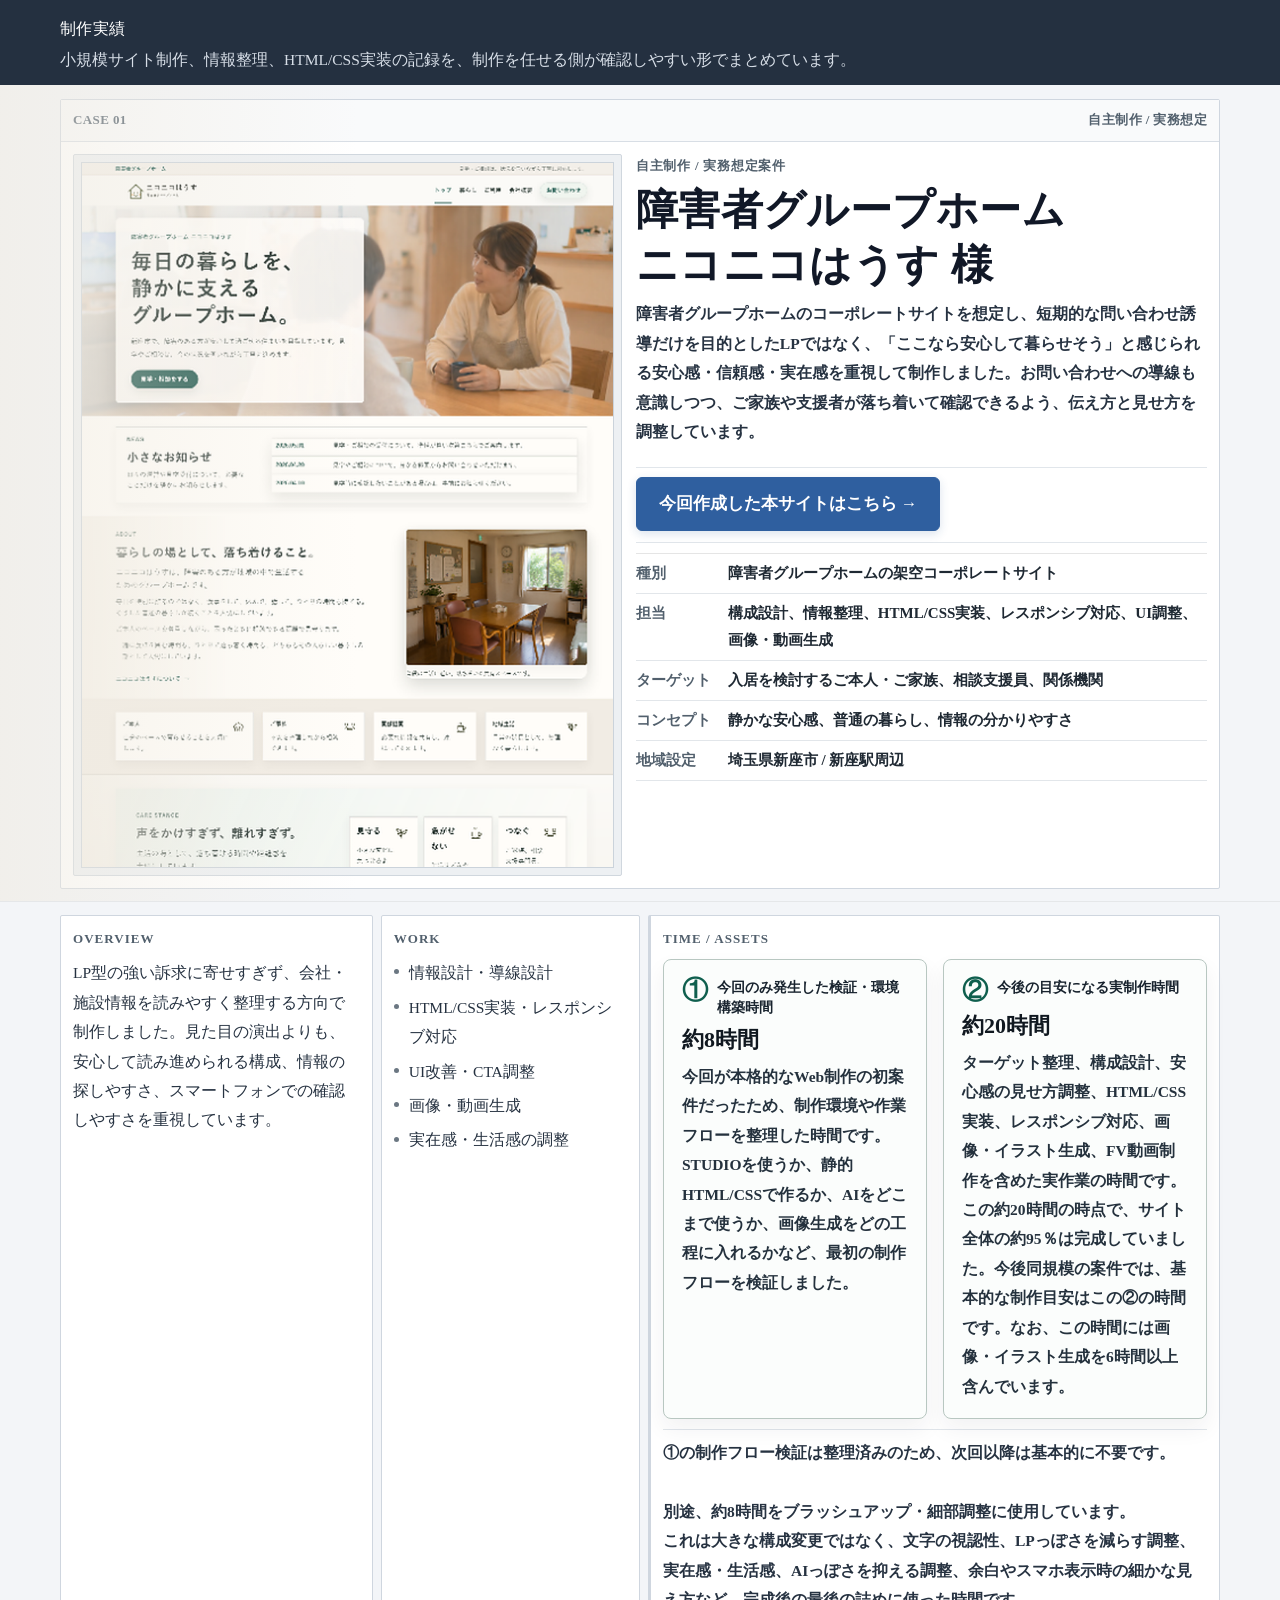
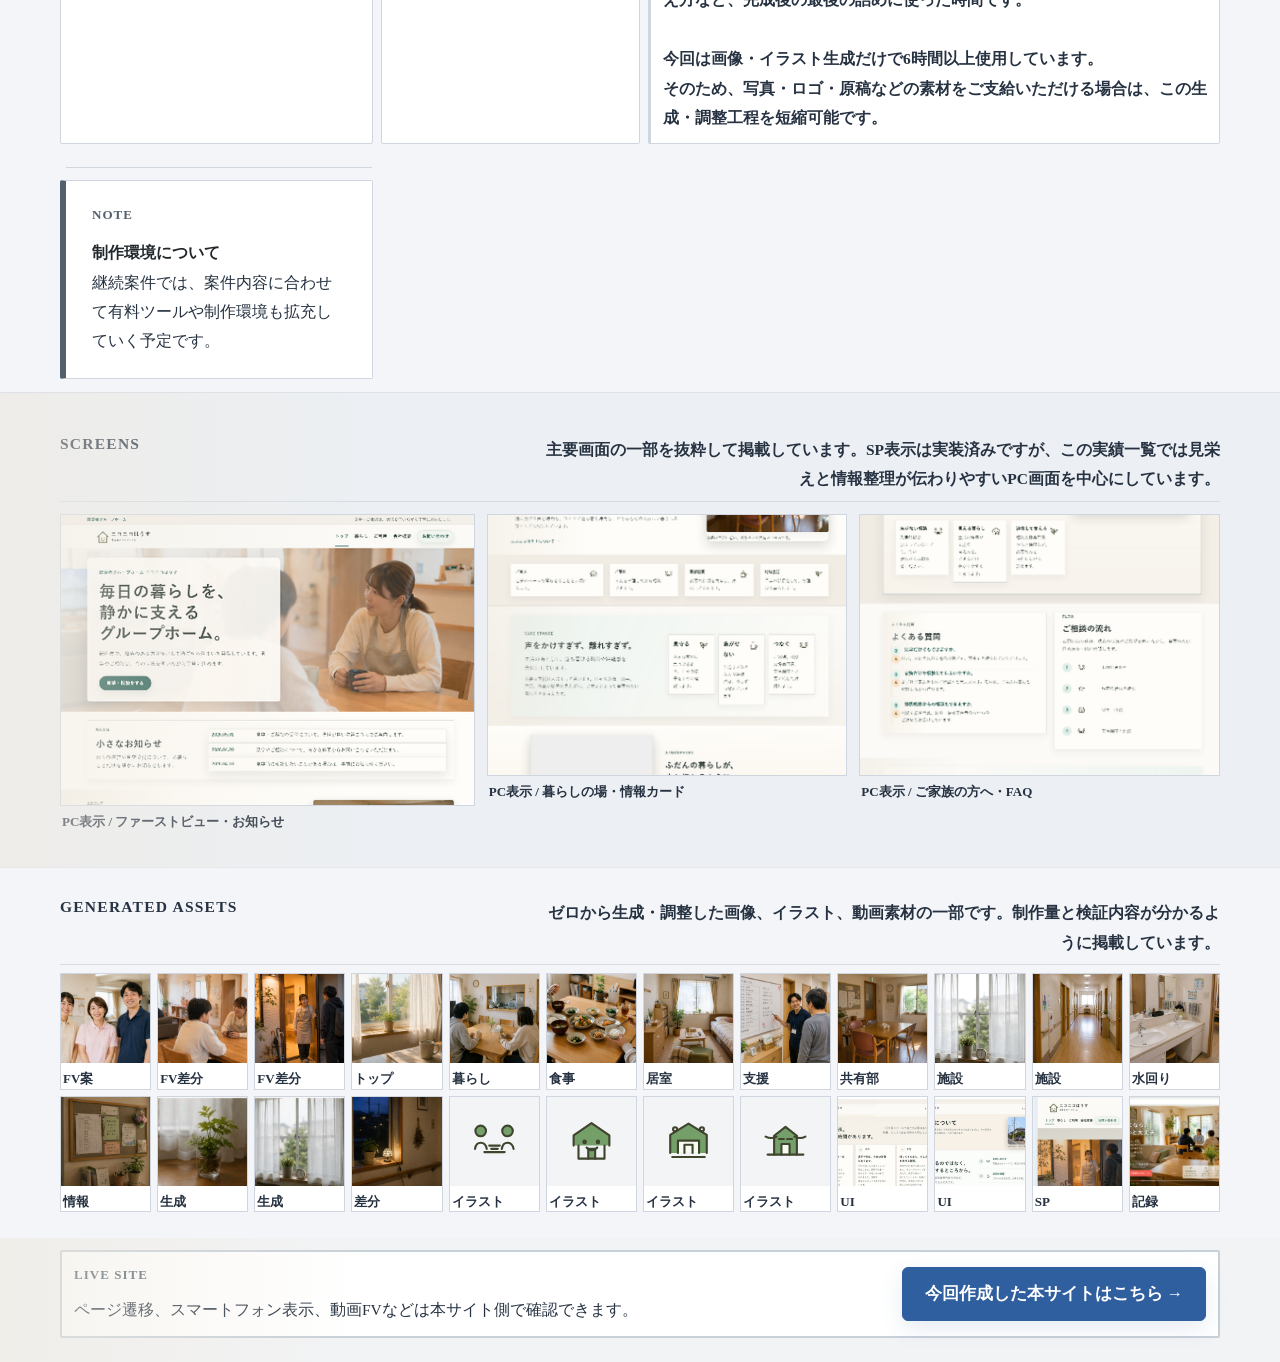
==== index.html @ 6be2452c "Add files via upload" ====
<!DOCTYPE html>
<html lang="ja">
<head>
<meta charset="utf-8">
<meta name="viewport" content="width=device-width, initial-scale=1.0">
<title>制作実績 | Web制作記録</title>
<meta name="description" content="障害者グループホームのコーポレートサイト制作実績。情報設計、HTML/CSS実装、レスポンシブ対応まで行った事例です。">
<link rel="icon" href="nikoniko/assets/img/favicon.ico" sizes="any">
<link rel="stylesheet" href="nikoniko/assets/css/style.css?v=portfolio-adjust-20260510">
</head>
<body class="portfolio-page portfolio-clean-page portfolio-practical-page portfolio-admin-page">
<header class="portfolio-header clean-portfolio-header practical-portfolio-header">
  <div class="portfolio-container">
    <p class="portfolio-title">制作実績</p>
    <p class="portfolio-intro">小規模サイト制作、情報整理、HTML/CSS実装の記録を、制作を任せる側が確認しやすい形でまとめています。</p>
  </div>
</header>

<main>
  <section class="portfolio-work clean-case-hero practical-case-hero">
    <div class="portfolio-container">
      <article class="portfolio-case-card clean-case-card practical-case-card">
        <div class="case-meta practical-case-meta">
          <span>CASE 01</span>
          <span>自主制作 / 実務想定</span>
        </div>

        <div class="clean-case-layout practical-case-layout">
          <div class="clean-case-shot practical-case-shot">
            <img src="img/portfolio/nikoniko/screen_pc_01_fv_news.png" alt="ニコニコはうす PC表示 FVとお知らせ">
          </div>

          <div class="case-content clean-case-content practical-case-content">
            <p class="case-client-label">自主制作 / 実務想定案件</p>
            <h1>障害者グループホーム<br>ニコニコはうす 様</h1>
            <p class="case-summary">
              障害者グループホームのコーポレートサイトを想定し、短期的な問い合わせ誘導だけを目的としたLPではなく、「ここなら安心して暮らせそう」と感じられる安心感・信頼感・実在感を重視して制作しました。お問い合わせへの導線も意識しつつ、ご家族や支援者が落ち着いて確認できるよう、伝え方と見せ方を調整しています。
            </p>

            <div class="clean-primary-actions practical-primary-actions">
              <a class="case-button case-button-strong" href="nikoniko/index.html">今回作成した本サイトはこちら</a>
            </div>

            <dl class="case-table clean-case-table practical-case-table">
              <div><dt>種別</dt><dd>障害者グループホームの架空コーポレートサイト</dd></div>
              <div><dt>担当</dt><dd>構成設計、情報整理、HTML/CSS実装、レスポンシブ対応、UI調整、画像・動画生成</dd></div>
              <div><dt>ターゲット</dt><dd>入居を検討するご本人・ご家族、相談支援員、関係機関</dd></div>
              <div><dt>コンセプト</dt><dd>静かな安心感、普通の暮らし、情報の分かりやすさ</dd></div>
              <div><dt>地域設定</dt><dd>埼玉県新座市 / 新座駅周辺</dd></div>
            </dl>
          </div>
        </div>
      </article>
    </div>
  </section>

  <section class="portfolio-detail-section practical-detail-section practical-summary-section">
    <div class="portfolio-container practical-summary-grid">
      <div class="practical-summary-block">
        <p class="detail-kicker">OVERVIEW</p>
        <p>
          LP型の強い訴求に寄せすぎず、会社・施設情報を読みやすく整理する方向で制作しました。見た目の演出よりも、安心して読み進められる構成、情報の探しやすさ、スマートフォンでの確認しやすさを重視しています。
        </p>
      </div>
      <div class="practical-summary-block">
        <p class="detail-kicker">WORK</p>
        <ul class="practical-plain-list">
          <li>情報設計・導線設計</li>
          <li>HTML/CSS実装・レスポンシブ対応</li>
          <li>UI改善・CTA調整</li>
          <li>画像・動画生成</li>
          <li>実在感・生活感の調整</li>
        </ul>
      </div>
      <div class="practical-summary-block practical-time-block">
        <p class="detail-kicker">TIME / ASSETS</p>
        <div class="time-compare-box">
          <div class="time-compare-item">
            <p class="time-label"><span>①</span>今回のみ発生した検証・環境構築時間</p>
            <p class="time-hours">約8時間</p>
            <p class="time-text">今回が本格的なWeb制作の初案件だったため、制作環境や作業フローを整理した時間です。STUDIOを使うか、静的HTML/CSSで作るか、AIをどこまで使うか、画像生成をどの工程に入れるかなど、最初の制作フローを検証しました。</p>
          </div>
          <div class="time-compare-item">
            <p class="time-label"><span>②</span>今後の目安になる実制作時間</p>
            <p class="time-hours">約20時間</p>
            <p class="time-text">ターゲット整理、構成設計、安心感の見せ方調整、HTML/CSS実装、レスポンシブ対応、画像・イラスト生成、FV動画制作を含めた実作業の時間です。この約20時間の時点で、サイト全体の約95％は完成していました。今後同規模の案件では、基本的な制作目安はこの②の時間です。なお、この時間には画像・イラスト生成を6時間以上含んでいます。</p>
          </div>
        </div>
        <p class="time-note">①の制作フロー検証は整理済みのため、次回以降は基本的に不要です。<br><br><strong>別途、約8時間をブラッシュアップ・細部調整に使用しています。</strong><br>これは大きな構成変更ではなく、文字の視認性、LPっぽさを減らす調整、実在感・生活感、AIっぽさを抑える調整、余白やスマホ表示時の細かな見え方など、完成後の最後の詰めに使った時間です。<br><br><strong>今回は画像・イラスト生成だけで6時間以上使用しています。</strong><br>そのため、写真・ロゴ・原稿などの素材をご支給いただける場合は、この生成・調整工程を短縮可能です。</p>
      </div>
      <div class="practical-summary-block practical-env-block">
        <p class="detail-kicker">NOTE</p>
        <p><strong>制作環境について</strong><br>継続案件では、案件内容に合わせて有料ツールや制作環境も拡充していく予定です。</p>
      </div>
    </div>
  </section>

      <section class="portfolio-detail-section portfolio-detail-muted practical-screens-section">
    <div class="portfolio-container">
      <div class="practical-section-head">
        <p class="detail-kicker">SCREENS</p>
        <p>主要画面の一部を抜粋して掲載しています。SP表示は実装済みですが、この実績一覧では見栄えと情報整理が伝わりやすいPC画面を中心にしています。</p>
      </div>

      <div class="portfolio-screen-final-grid">
        <div class="portfolio-screen-final-card portfolio-screen-final-card-main">
          <div class="portfolio-screen-final-image">
            <img src="img/portfolio/nikoniko/screen_final_01_fv_news.png" alt="PC表示 ファーストビューとお知らせ">
          </div>
          <p class="portfolio-screen-final-caption">PC表示 / ファーストビュー・お知らせ</p>
        </div>

        <div class="portfolio-screen-final-card">
          <div class="portfolio-screen-final-image">
            <img src="img/portfolio/nikoniko/screen_final_02_living_visible.png" alt="PC表示 暮らしの場とサポート">
          </div>
          <p class="portfolio-screen-final-caption">PC表示 / 暮らしの場・情報カード</p>
        </div>

        <div class="portfolio-screen-final-card">
          <div class="portfolio-screen-final-image">
            <img src="img/portfolio/nikoniko/screen_final_03_family_flow.png" alt="PC表示 ご家族の方へとよくある質問">
          </div>
          <p class="portfolio-screen-final-caption">PC表示 / ご家族の方へ・FAQ</p>
        </div>
      </div>
    </div>
  </section>

<section class="portfolio-detail-section practical-material-section">
    <div class="portfolio-container">
      <div class="practical-section-head">
        <p class="detail-kicker">GENERATED ASSETS</p>
        <p>ゼロから生成・調整した画像、イラスト、動画素材の一部です。制作量と検証内容が分かるように掲載しています。</p>
      </div>

      <div class="material-thumb-grid">
        <figure><img src="nikoniko/assets/img/hero-main.png" alt="FV候補"><figcaption>FV案</figcaption></figure>
        <figure><img src="nikoniko/assets/img/hero-sub01.png" alt="FV候補"><figcaption>FV差分</figcaption></figure>
        <figure><img src="nikoniko/assets/img/hero-sub02.png" alt="FV候補"><figcaption>FV差分</figcaption></figure>
        <figure><img src="nikoniko/assets/img/top_main_01.jpg" alt="トップ画像"><figcaption>トップ</figcaption></figure>
        <figure><img src="nikoniko/assets/img/life-living.jpg" alt="暮らし画像"><figcaption>暮らし</figcaption></figure>
        <figure><img src="nikoniko/assets/img/meal.jpg" alt="食事画像"><figcaption>食事</figcaption></figure>
        <figure><img src="nikoniko/assets/img/room.jpg" alt="居室画像"><figcaption>居室</figcaption></figure>
        <figure><img src="nikoniko/assets/img/support.jpg" alt="支援画像"><figcaption>支援</figcaption></figure>
        <figure><img src="nikoniko/assets/img/common_space_01.jpg" alt="共有スペース"><figcaption>共有部</figcaption></figure>
        <figure><img src="nikoniko/assets/img/company-air-window.jpg" alt="施設画像"><figcaption>施設</figcaption></figure>
        <figure><img src="nikoniko/assets/img/company-air-hallway.jpg" alt="施設画像"><figcaption>施設</figcaption></figure>
        <figure><img src="nikoniko/assets/img/company-air-washroom.jpg" alt="洗面画像"><figcaption>水回り</figcaption></figure>
        <figure><img src="nikoniko/assets/img/news_board_01.jpg" alt="掲示板画像"><figcaption>情報</figcaption></figure>
        <figure><img src="nikoniko/assets/img/generated/generated-detail-green.jpg" alt="生成画像"><figcaption>生成</figcaption></figure>
        <figure><img src="nikoniko/assets/img/generated/generated-window-view.jpg" alt="生成画像"><figcaption>生成</figcaption></figure>
        <figure><img src="nikoniko/assets/img/night_footer_01.jpg" alt="フッター画像"><figcaption>差分</figcaption></figure>
        <figure><img src="nikoniko/assets/img/illustrations/illust-consultation.svg" alt="相談イラスト"><figcaption>イラスト</figcaption></figure>
        <figure><img src="nikoniko/assets/img/illustrations/illust-house.svg" alt="家イラスト"><figcaption>イラスト</figcaption></figure>
        <figure><img src="nikoniko/assets/img/illustrations/illust-tour.svg" alt="見学イラスト"><figcaption>イラスト</figcaption></figure>
        <figure><img src="nikoniko/assets/img/illustrations/illust-start.svg" alt="開始イラスト"><figcaption>イラスト</figcaption></figure>
        <figure><img src="img/portfolio/nikoniko/scenes-pc.jpg" alt="UIスクリーン"><figcaption>UI</figcaption></figure>
        <figure><img src="img/portfolio/nikoniko/flow-pc.jpg" alt="UIスクリーン"><figcaption>UI</figcaption></figure>
        <figure><img src="img/portfolio/nikoniko/top-sp.jpg" alt="スマートフォンUI"><figcaption>SP</figcaption></figure>
        <figure><img src="nikoniko/assets/img/portfolio/portfolio-site-top.png" alt="調整記録"><figcaption>記録</figcaption></figure>
      </div>
    </div>
  </section>

  <section class="portfolio-site-link-section practical-link-section">
    <div class="portfolio-container clean-link-box practical-link-box">
      <div>
        <p class="detail-kicker">LIVE SITE</p>
        <p>ページ遷移、スマートフォン表示、動画FVなどは本サイト側で確認できます。</p>
      </div>
      <a class="case-button clean-large-button case-button-strong" href="nikoniko/index.html">今回作成した本サイトはこちら</a>
    </div>
  </section>

</main>



</body>
</html>
---- nikoniko/assets/css/style.css ----
*,*::before,*::after{box-sizing:border-box}
:root{
  --ink:#2f3a36;
  --muted:#56635e;
  --soft:#fbfaf7;
  --paper:#fffdf9;
  --warm:#f3eee6;
  --warm-2:#eee6da;
  --green:#245f54;
  --green-soft:#e8f2ee;
  --line:rgba(47,58,54,.12);
  --shadow:0 10px 28px rgba(47,58,54,.055);
}
html{scroll-behavior:smooth}
body{margin:0;font-family:"Yu Gothic","Hiragino Kaku Gothic ProN","Meiryo",sans-serif;font-size:16px;line-height:1.9;color:var(--ink);background:var(--soft);-webkit-font-smoothing:antialiased;text-rendering:optimizeLegibility}
img{max-width:100%;display:block}
a{color:inherit;text-decoration:none}
p,h1,h2,h3{overflow-wrap:anywhere;text-wrap:pretty}
.container{width:min(1120px,calc(100% - 48px));margin:0 auto}

.site-header{position:sticky;top:0;z-index:40;background:rgba(251,250,247,.96);backdrop-filter:blur(14px);border-bottom:1px solid rgba(47,58,54,.1)}
.header-topline{background:rgba(241,236,228,.72);border-bottom:1px solid rgba(47,58,54,.075);font-size:12px;color:#64716b}
.header-topline-inner{min-height:28px;display:flex;align-items:center;justify-content:space-between;gap:18px;letter-spacing:.02em}
.header-topline-inner span:first-child{font-weight:700;color:var(--green)}
.header-inner{min-height:74px;display:flex;align-items:center;justify-content:space-between;gap:26px}
.site-logo{display:grid;grid-template-columns:auto 1fr;grid-template-areas:"mark name" "mark sub";column-gap:11px;align-items:center;color:var(--green);white-space:nowrap}
.logo-mark{grid-area:mark;width:38px;height:38px;display:inline-flex;align-items:center;justify-content:center;border:1px solid rgba(36,95,84,.22);border-radius:50%;background:#fffdf9;font-size:12px;font-weight:700;letter-spacing:.02em}
.logo-text{grid-area:name;font-size:20px;font-weight:700;letter-spacing:.04em;line-height:1.25}
.logo-sub{grid-area:sub;font-size:11px;font-weight:600;letter-spacing:.08em;color:#68746f;line-height:1.25}
.site-nav{display:flex;align-items:center;gap:21px;font-size:14px;color:#3d4a45}
.site-nav a{position:relative;font-weight:600;letter-spacing:.02em;line-height:1.4;transition:color .2s ease;padding:4px 0}
.site-nav a:hover,.site-nav a.active{color:var(--green)}
.site-nav a.active::after{content:"";position:absolute;left:0;right:0;bottom:-18px;height:2px;background:var(--green);border-radius:999px;opacity:.8}
.nav-contact{padding:10px 17px!important;border:1px solid rgba(36,95,84,.38);border-radius:999px;background:#fffdf9;color:var(--green)!important}
.nav-contact.active{background:var(--green);color:#fff!important}
.nav-contact.active::after{display:none}

.section{padding:68px 0}
.eyebrow{margin:0 0 10px;font-size:12px;font-weight:700;letter-spacing:.12em;text-transform:uppercase;color:var(--green)}
.section-title{margin:0 0 18px;font-size:clamp(24px,2.2vw,32px);line-height:1.55;letter-spacing:.025em;font-weight:700;color:var(--green);max-width:13.5em}
.section-lead{margin:0 0 18px;font-size:clamp(16px,1.42vw,18px);line-height:2;color:#2f3a36;max-width:41em}
.section-text{margin:0 0 12px;font-size:15.5px;line-height:2;color:#46524d;max-width:48em}
.text-link{display:inline-flex;align-items:center;gap:8px;margin-top:14px;font-size:14px;font-weight:700;color:var(--green)}
.text-link::after{content:"→";font-size:14px;transform:translateY(-1px)}
.section-link-row{margin-top:24px;text-align:right}

.photo-soft{margin:0}
.photo-soft img{width:100%;border-radius:5px;object-fit:cover;box-shadow:var(--shadow);border:1px solid rgba(47,58,54,.08);background:#eee}
.photo-soft figcaption{margin-top:9px;font-size:12.5px;line-height:1.75;color:#68746f}
.btn-primary{display:inline-flex;align-items:center;justify-content:center;min-height:44px;padding:12px 22px;border-radius:999px;background:var(--green);border:1px solid var(--green);color:#fff;font-size:14px;font-weight:700;line-height:1.4;letter-spacing:.02em;box-shadow:0 6px 16px rgba(36,95,84,.12)}
.btn-primary:hover{opacity:.92}
.btn-text{display:inline-flex;align-items:center;font-size:14px;font-weight:700;color:var(--green)}
.btn-text::after{content:"→";margin-left:8px}

.hero-corporate{position:relative;min-height:520px;overflow:hidden;background:#efe8dd}
.hero-slider{position:absolute;inset:0}
.slide{position:absolute;inset:0;width:100%;height:100%;object-fit:cover;object-position:center;opacity:0;transition:opacity 1.6s ease,transform 7.5s linear;transform:scale(1)}
.slide.active{opacity:1;transform:scale(1.035)}
.hero-shade{position:absolute;inset:0;background:linear-gradient(90deg,rgba(25,30,27,.27),rgba(25,30,27,.05) 52%,rgba(25,30,27,.08))}
.hero-container{position:relative;min-height:520px;display:flex;align-items:center}
.hero-copy{width:min(560px,100%);padding:35px 39px 37px;background:rgba(255,253,249,.91);border:1px solid rgba(255,255,255,.65);border-radius:7px;box-shadow:0 20px 48px rgba(0,0,0,.12)}
.hero-label{margin:0 0 14px;font-size:13px;font-weight:700;letter-spacing:.08em;color:var(--green)}
.hero-copy h1{margin:0 0 16px;font-size:clamp(34px,4.3vw,52px);line-height:1.32;font-weight:600;letter-spacing:.035em;color:#24332d}
.hero-lead{margin:0 0 24px;font-size:15.5px;line-height:2;color:#3f4b46;max-width:35em}
.hero-actions{display:flex;align-items:center;gap:20px;flex-wrap:wrap}

.intro-section{background:#fffdf9}
.intro-layout{display:grid;grid-template-columns:1fr 430px;gap:64px;align-items:center}
.intro-text{max-width:620px}
.intro-photo img{aspect-ratio:4/3}
.quiet-band{padding:28px 0;background:#f1ece4;border-top:1px solid rgba(47,58,54,.07);border-bottom:1px solid rgba(47,58,54,.07)}
.reassurance-strip{display:grid;grid-template-columns:1.35fr repeat(3,1fr);gap:22px;align-items:start}
.reassurance-strip div{padding:0 18px;border-left:1px solid rgba(47,58,54,.12)}
.reassurance-strip div:first-child{padding-left:0;border-left:none}
.reassurance-strip span{display:block;margin:0 0 6px;font-size:13px;font-weight:700;color:var(--green)}
.reassurance-strip .strip-label{font-size:12px;letter-spacing:.1em;text-transform:uppercase}
.reassurance-strip p{margin:0;font-size:14px;line-height:1.85;color:#54615c}

.values-section{background:linear-gradient(180deg,#fbfaf7,#f6f3ed)}
.values-layout{display:grid;grid-template-columns:.88fr 1fr;gap:52px;align-items:center;padding:42px 48px;border:1px solid rgba(47,58,54,.1);background:linear-gradient(115deg,rgba(232,242,238,.82),rgba(255,253,249,.86));box-shadow:var(--shadow)}
.values-photo img{aspect-ratio:4/3}
.value-cards{display:grid;grid-template-columns:repeat(3,minmax(0,1fr));gap:14px;margin-top:26px}
.value-card{padding:18px 16px;background:rgba(255,253,249,.78);border:1px solid rgba(47,58,54,.14)}
.value-card h3{margin:0 0 8px;font-size:15px;line-height:1.6;color:var(--green)}
.value-card p{margin:0;font-size:14.5px;line-height:1.85;color:#46524d}

.life-section{background:#fbfaf7}
.split-heading{display:grid;grid-template-columns:.78fr 1.22fr;gap:48px;align-items:start;margin-bottom:34px}
.editorial-gallery{display:grid;grid-template-columns:1.18fr .82fr 1fr .78fr;gap:18px;align-items:start}
.life-photo{margin:0}
.life-photo img{width:100%;object-fit:cover;border-radius:5px;box-shadow:0 8px 20px rgba(47,58,54,.055);border:1px solid rgba(47,58,54,.08)}
.life-photo-large img{aspect-ratio:4/3}
.life-photo-tall img{aspect-ratio:3/4}
.life-photo-mid img{aspect-ratio:4/3}
.life-photo-small{margin-top:34px}
.life-photo-small img{aspect-ratio:4/5}
.life-photo figcaption{margin-top:8px;font-size:12.4px;line-height:1.65;color:#68746f;text-align:center}

.support-section{background:#fffdf9}
.support-layout{display:grid;grid-template-columns:1fr 370px;gap:62px;align-items:center}
.support-text{max-width:700px}
.support-photo img{aspect-ratio:4/3}
.simple-list{display:grid;grid-template-columns:1fr 1fr;gap:16px;margin-top:26px}
.simple-list.three{grid-template-columns:repeat(3,minmax(0,1fr))}
.simple-list article{padding:18px 17px 16px;border:1px solid rgba(47,58,54,.14);background:rgba(255,253,249,.72)}
.simple-list h3{margin:0 0 8px;font-size:15px;line-height:1.6;color:var(--green)}
.simple-list p{margin:0;font-size:14.6px;line-height:1.9;color:#46524d}

.family-section{background:var(--warm);padding:72px 0}
.family-layout{display:grid;grid-template-columns:1fr 410px;gap:64px;align-items:center}
.family-text{max-width:735px}
.family-photo img{aspect-ratio:4/3}
.family-notes{margin-top:26px;display:grid;gap:10px;max-width:680px}
.family-notes article{display:grid;grid-template-columns:44px 1fr;gap:14px;align-items:start;padding:14px 0;border-top:1px solid rgba(47,58,54,.12)}
.family-notes span{font-size:12px;font-weight:700;color:var(--green);letter-spacing:.08em}
.family-notes p{margin:0;font-size:14.8px;line-height:1.85;color:#46524d}

.guide-section{background:#fbfaf7;padding:58px 0 38px}
.lower-two-column{display:grid;grid-template-columns:1.05fr .95fr;gap:26px;align-items:start}
.faq-panel,.flow-panel,.quiet-callout{padding:30px 30px 32px;background:rgba(255,253,249,.86);border:1px solid rgba(47,58,54,.12);box-shadow:0 6px 18px rgba(47,58,54,.035)}
.faq-list{display:grid;gap:13px}
.faq-item{padding:0 0 13px;border-bottom:1px solid rgba(47,58,54,.1)}
.faq-item:last-child{border-bottom:none;padding-bottom:0}
.faq-item h3{margin:0 0 5px;font-size:15px;line-height:1.65;color:var(--green)}
.faq-item p{margin:0;font-size:14.7px;line-height:1.9;color:#46524d}
.flow-list{list-style:none;margin:20px 0 0;padding:0;display:grid;gap:12px}
.flow-list li{display:grid;grid-template-columns:32px 1fr;gap:12px;align-items:start;padding:10px 0;border-bottom:1px solid rgba(47,58,54,.08)}
.flow-list li:last-child{border-bottom:none}
.flow-list span{display:inline-flex;align-items:center;justify-content:center;width:28px;height:28px;border-radius:50%;background:var(--green-soft);color:var(--green);font-size:13px;font-weight:700}
.flow-list p{margin:0;font-size:14.8px;line-height:1.85;color:#46524d}
.large-flow{margin-top:0}
.large-flow li{grid-template-columns:42px 1fr;padding:18px 0}
.large-flow span{width:34px;height:34px}
.large-flow strong{display:block;margin-bottom:3px;color:var(--green);font-size:16px}

.contact-section{background:#fbfaf7;padding:38px 0 68px}
.contact-panel{display:grid;grid-template-columns:.95fr 1.05fr;gap:38px;align-items:center;padding:36px;background:linear-gradient(105deg,rgba(255,253,249,.92),rgba(232,242,238,.76));border:1px solid rgba(47,58,54,.13);box-shadow:var(--shadow)}
.contact-text{max-width:560px}
.contact-box{padding:22px;background:rgba(255,253,249,.86);border:1px solid rgba(47,58,54,.14);display:grid;gap:13px}
.contact-box.wide{margin-top:24px;max-width:520px}
.contact-item{padding-bottom:12px;border-bottom:1px solid rgba(47,58,54,.1)}
.contact-item:last-of-type{border-bottom:none;padding-bottom:0}
.contact-item span{display:block;margin-bottom:5px;font-size:13px;font-weight:700;letter-spacing:.04em;color:#68746f}
.contact-item strong{font-size:16px;font-weight:600;color:#2f3a36}

.site-footer{padding:46px 0 24px;background:#f1ece4;border-top:1px solid rgba(47,58,54,.1)}
.footer-main{display:grid;grid-template-columns:1.25fr .85fr 1.1fr;gap:42px;align-items:start;color:#56635e;font-size:13.5px;line-height:1.9}
.footer-brand{margin-bottom:10px;font-size:19px;font-weight:700;letter-spacing:.04em;color:var(--green)}
.footer-about p,.footer-info p{margin:0 0 8px;max-width:350px}
.footer-small{font-size:12.8px;color:#6b7671}
.footer-links{display:grid;grid-template-columns:1fr;gap:7px}
.footer-links a{font-weight:600;color:#3f4b46}
.footer-info strong{font-size:12.5px;color:var(--green);letter-spacing:.04em}
.footer-bottom{margin-top:28px;padding-top:18px;border-top:1px solid rgba(47,58,54,.09);font-size:12px;color:#727d78;display:flex;align-items:center;justify-content:space-between;gap:16px}

.sub-page{background:#fbfaf7}
.sub-hero{padding:84px 0 70px;background:linear-gradient(180deg,rgba(232,242,238,.94),rgba(251,250,247,.92));border-bottom:1px solid rgba(47,58,54,.08)}
.sub-hero-inner{max-width:980px}
.sub-label{margin:0 0 14px;font-size:13px;font-weight:700;letter-spacing:.1em;text-transform:uppercase;color:var(--green)}
.sub-hero h1{margin:0 0 18px;font-size:clamp(34px,4vw,48px);line-height:1.35;font-weight:600;letter-spacing:.035em;color:#24332d}
.sub-hero p{margin:0;max-width:720px;font-size:16px;line-height:2;color:#4c5954}
.sub-intro-layout{display:grid;grid-template-columns:1fr 420px;gap:58px;align-items:center}
.sub-intro-layout.reverse{grid-template-columns:420px 1fr}
.sub-intro-layout img{aspect-ratio:4/3}
.section-warm{background:var(--warm)}
.message-box{padding:40px 42px;background:rgba(255,253,249,.58);border:1px solid rgba(47,58,54,.11)}
.company-grid{display:grid;grid-template-columns:.72fr 1.28fr;gap:58px;align-items:start}
.principle-list{display:grid;gap:0;border-top:1px solid rgba(47,58,54,.12)}
.principle-list article{padding:20px 0;border-bottom:1px solid rgba(47,58,54,.12)}
.principle-list h3{margin:0 0 6px;font-size:17px;line-height:1.6;color:var(--green)}
.principle-list p{margin:0;font-size:15.2px;line-height:1.95;color:#46524d;max-width:48em}
.soft-profile-section{padding-top:56px}
.profile-layout{display:grid;grid-template-columns:.72fr 1.28fr;gap:54px;align-items:start}
.info-list{display:grid;gap:0;margin:0;border-top:1px solid rgba(47,58,54,.12)}
.info-list div{display:grid;grid-template-columns:180px 1fr;padding:18px 0;border-bottom:1px solid rgba(47,58,54,.12)}
.info-list dt{font-weight:700;color:var(--green)}
.info-list dd{margin:0;color:#4b5853;line-height:1.9}
.life-detail-grid{display:grid;grid-template-columns:repeat(2,minmax(0,1fr));gap:26px}
.life-detail-grid article{display:grid;grid-template-columns:42% 1fr;background:#fffdf9;border:1px solid rgba(47,58,54,.1);box-shadow:0 6px 18px rgba(47,58,54,.035)}
.life-detail-grid img{width:100%;height:100%;min-height:230px;object-fit:cover}
.life-detail-grid article>div{padding:24px 24px 26px}
.life-detail-grid h2{margin:0 0 10px;font-size:22px;line-height:1.5;color:var(--green)}
.life-detail-grid p{margin:0;font-size:15.2px;line-height:1.95;color:#4c5954}
.note-layout{display:grid;grid-template-columns:1fr 360px;gap:52px;align-items:center}
.note-layout img{aspect-ratio:4/3}
.life-note-section{background:#fffdf9}
.life-bottom-message{max-width:760px;padding:34px 38px;background:rgba(255,253,249,.58);border:1px solid rgba(47,58,54,.11)}
.life-bottom-message h2{margin:0 0 12px;font-size:26px;line-height:1.65;color:var(--green)}
.life-bottom-message p{margin:0;font-size:15.5px;line-height:2;color:#46524d}
.guide-detail-layout{display:grid;grid-template-columns:.75fr 1.25fr;gap:54px;align-items:start}
.guide-cards{display:grid;grid-template-columns:repeat(3,minmax(0,1fr));gap:18px}
.guide-cards article{padding:26px 24px;background:rgba(255,253,249,.72);border:1px solid rgba(47,58,54,.12)}
.guide-cards h2{margin:0 0 10px;font-size:20px;line-height:1.55;color:var(--green)}
.guide-cards p{margin:0;font-size:15px;line-height:1.95;color:#46524d}
.quiet-callout{background:linear-gradient(180deg,#fffdf9,#f8f4ed)}
.quiet-callout h2{margin:0 0 14px;font-size:24px;line-height:1.6;color:var(--green)}
.quiet-callout p{margin:0 0 20px;font-size:15.2px;line-height:1.95;color:#46524d}
.contact-page-layout{display:grid;grid-template-columns:1fr 420px;gap:58px;align-items:center}
.contact-page-layout img{aspect-ratio:4/3}
.contact-notes{display:grid;grid-template-columns:.9fr 1.1fr;gap:48px;align-items:start}
.contact-writing-section{background:#fffdf9}
.writing-layout{display:grid;grid-template-columns:.75fr 1.25fr;gap:50px;align-items:start}
.mail-guide-list{display:grid;gap:0;border-top:1px solid rgba(47,58,54,.12)}
.mail-guide-list p{margin:0;padding:15px 0;border-bottom:1px solid rgba(47,58,54,.12);font-size:15px;line-height:1.85;color:#46524d}

@media(max-width:1040px){
  .site-nav{gap:16px;font-size:13px}
  .intro-layout,.values-layout,.support-layout,.family-layout,.lower-two-column,.contact-panel,.sub-intro-layout,.sub-intro-layout.reverse,.guide-detail-layout,.contact-page-layout,.contact-notes,.note-layout,.company-grid,.profile-layout,.writing-layout{grid-template-columns:1fr}
  .intro-photo,.support-photo,.family-photo,.sub-intro-layout figure,.contact-page-layout figure,.note-layout figure{max-width:520px}
  .value-cards,.simple-list.three,.guide-cards{grid-template-columns:1fr}
  .editorial-gallery{grid-template-columns:repeat(2,1fr)}
  .life-photo-small{margin-top:0}
  .reassurance-strip{grid-template-columns:1fr 1fr}
  .footer-main{grid-template-columns:1fr 1fr}
}
@media(max-width:760px){
  .container{width:calc(100% - 32px)}
  .header-topline{display:none}
  .header-inner{min-height:auto;align-items:flex-start;flex-direction:column;padding:13px 0 12px;gap:12px}
  .site-header{position:relative}
  .site-nav{width:100%;overflow-x:auto;padding:0 0 3px;gap:12px;white-space:nowrap;font-size:12.5px}
  .site-nav a{padding:7px 0}
  .site-nav a.active::after{bottom:0}
  .nav-contact{padding:7px 13px!important}
  .logo-mark{width:34px;height:34px;font-size:11px}
  .logo-text{font-size:18px}
  .hero-corporate,.hero-container{min-height:0}
  .hero-slider{position:relative;height:330px}
  .hero-shade{display:none}
  .hero-container{display:block;width:100%;margin:0}
  .hero-copy{position:relative;width:calc(100% - 32px);margin:-44px auto 0;padding:27px 23px 28px}
  .hero-copy h1{font-size:31px}
  .section{padding:50px 0}
  .quiet-band{padding:28px 0}
  .reassurance-strip{grid-template-columns:1fr;gap:0}
  .reassurance-strip div{padding:13px 0;border-left:none;border-top:1px solid rgba(47,58,54,.1)}
  .reassurance-strip div:first-child{border-top:none}
  .split-heading{grid-template-columns:1fr;gap:8px;margin-bottom:26px}
  .values-layout,.contact-panel,.message-box,.life-bottom-message{padding:28px 22px}
  .value-cards,.simple-list{grid-template-columns:1fr}
  .editorial-gallery{grid-template-columns:1fr;gap:18px}
  .life-photo-large img,.life-photo-tall img,.life-photo-mid img,.life-photo-small img{aspect-ratio:4/3}
  .family-section{padding:52px 0}
  .faq-panel,.flow-panel,.quiet-callout{padding:24px 22px 26px}
  .contact-section{padding:28px 0 52px}
  .footer-main,.footer-links{grid-template-columns:1fr}
  .footer-bottom{align-items:flex-start;flex-direction:column}
  .sub-hero{padding:60px 0 48px}
  .sub-hero h1{font-size:32px}
  .info-list div{grid-template-columns:1fr;gap:7px}
  .life-detail-grid{grid-template-columns:1fr;gap:18px}
  .life-detail-grid article{grid-template-columns:1fr}
  .life-detail-grid img{min-height:0;aspect-ratio:4/3}
}
@media(max-width:420px){
  body{font-size:15px}
  .container{width:calc(100% - 28px)}
  .hero-slider{height:300px}
  .hero-copy{width:calc(100% - 28px);padding:24px 20px 25px}
  .hero-actions{gap:14px}
  .section-title{font-size:22px}
  .section-lead,.section-text{font-size:15px;line-height:1.95}
  .btn-primary{width:100%}
}


/* step3: completion-oriented refinements */
.family-card-strong{
  position:relative;
  padding:42px;
  background:linear-gradient(180deg,rgba(255,253,249,.88),rgba(248,244,237,.82));
  border:1.5px solid rgba(36,95,84,.22);
  box-shadow:0 14px 34px rgba(47,58,54,.075);
}
.family-card-strong::before{
  content:"";
  position:absolute;
  inset:12px;
  border:1px solid rgba(47,58,54,.075);
  pointer-events:none;
}
.family-notes{
  display:grid;
  grid-template-columns:repeat(3,minmax(0,1fr));
  gap:14px;
  margin-top:24px;
}
.family-notes article{
  padding:18px 18px 20px;
  background:rgba(255,253,249,.86);
  border:1px solid rgba(36,95,84,.18);
}
.family-notes h3{
  margin:0 0 7px;
  font-size:16px;
  line-height:1.55;
  color:var(--green);
}
.family-notes p{
  margin:0;
  font-size:14.5px;
  line-height:1.9;
  color:#4c5954;
}
.operation-policy-box{
  background:linear-gradient(180deg,rgba(255,253,249,.72),rgba(255,253,249,.5));
  border-color:rgba(36,95,84,.18);
}
.policy-columns{
  display:grid;
  grid-template-columns:repeat(3,minmax(0,1fr));
  gap:18px;
  margin-top:26px;
}
.policy-columns article{
  padding:23px 22px 25px;
  background:#fffdf9;
  border:1px solid rgba(47,58,54,.12);
}
.policy-columns h3{
  margin:0 0 8px;
  font-size:17px;
  color:var(--green);
  line-height:1.55;
}
.policy-columns p{
  margin:0;
  font-size:15px;
  line-height:1.95;
  color:#46524d;
}
.four-cards{
  grid-template-columns:repeat(4,minmax(0,1fr));
}
.life-support-detail .guide-cards article{
  background:rgba(255,253,249,.68);
}
.guide-check-section{
  background:#fffdf9;
}
.final-contact-section{
  padding-top:42px;
  background:#fbfaf7;
}
.final-callout{
  max-width:820px;
}
.site-nav a{
  text-wrap:nowrap;
}
.section-title,.section-lead,.section-text,.faq-item p,.principle-list p,.guide-cards p,.mail-guide-list p{
  word-break:auto-phrase;
}
.sub-page .section-title{
  max-width:14.5em;
}
.company-grid .section-title,.profile-layout .section-title,.guide-detail-layout .section-title,.contact-notes .section-title{
  max-width:12.8em;
}
@media(max-width:1040px){
  .family-notes,.policy-columns,.four-cards{grid-template-columns:1fr 1fr;}
}
@media(max-width:760px){
  .family-card-strong{padding:28px 22px;}
  .family-card-strong::before{inset:8px;}
  .family-notes,.policy-columns,.four-cards{grid-template-columns:1fr;}
}

/* step4: family card heading wrap + wording polish support */
.family-notes article{
  display:block;
  min-width:0;
}
.family-notes h3{
  word-break:keep-all;
  overflow-wrap:normal;
  text-wrap:balance;
  letter-spacing:.02em;
}
.family-notes p{
  word-break:auto-phrase;
}
@media(min-width:1041px){
  .family-notes{
    grid-template-columns:1.05fr .95fr 1.18fr;
  }
  .family-notes h3{
    white-space:nowrap;
  }
}
@media(max-width:760px){
  .family-notes h3{
    white-space:normal;
  }
}


/* step5: information-rich editorial polish */
.site-header{
  background:rgba(251,250,247,.975);
}
.header-inner{
  min-height:76px;
}
.site-nav a{
  letter-spacing:.025em;
}
.sub-hero p,
.section-lead,
.section-text,
.faq-item p,
.principle-list p,
.guide-cards p,
.mail-guide-list p,
.scene-grid p{
  word-break:auto-phrase;
  overflow-wrap:break-word;
}
.section-title{
  word-break:keep-all;
  overflow-wrap:normal;
  text-wrap:balance;
}
.family-card-strong{
  border:1.5px solid rgba(36,95,84,.28);
  box-shadow:0 16px 38px rgba(47,58,54,.085);
}
.family-notes{
  grid-template-columns:repeat(3,minmax(0,1fr));
  gap:16px;
}
.family-notes article{
  border-color:rgba(36,95,84,.22);
  box-shadow:0 5px 14px rgba(47,58,54,.035);
}
.family-notes h3{
  font-size:15.5px;
  line-height:1.55;
  white-space:normal !important;
}
.warmth-layout{
  display:grid;
  grid-template-columns:1.08fr .92fr;
  gap:52px;
  align-items:start;
}
.quiet-note-card{
  padding:28px 30px;
  background:rgba(255,253,249,.78);
  border:1px solid rgba(36,95,84,.18);
  box-shadow:0 8px 24px rgba(47,58,54,.045);
}
.quiet-note-card h3{
  margin:0 0 10px;
  font-size:19px;
  line-height:1.55;
  color:var(--green);
}
.quiet-note-card p{
  margin:0;
  font-size:15px;
  line-height:1.95;
  color:#46524d;
}
.day-scenes-section{
  background:linear-gradient(180deg,#f4efe7,#f8f4ed);
}
.scene-grid{
  display:grid;
  grid-template-columns:repeat(4,minmax(0,1fr));
  gap:18px;
}
.scene-grid article{
  padding:24px 22px 26px;
  background:rgba(255,253,249,.76);
  border:1px solid rgba(47,58,54,.12);
  box-shadow:0 6px 18px rgba(47,58,54,.035);
}
.scene-grid span{
  display:block;
  margin-bottom:10px;
  font-size:12px;
  font-weight:700;
  color:var(--green);
  letter-spacing:.14em;
}
.scene-grid h3{
  margin:0 0 10px;
  font-size:17px;
  line-height:1.65;
  color:#2f3a36;
}
.scene-grid p{
  margin:0;
  font-size:14.8px;
  line-height:1.95;
  color:#46524d;
}
.life-gallery-section{
  background:#fffdf9;
}
.quiet-gallery{
  margin-top:10px;
}
.faq-heavy-layout{
  grid-template-columns:1.2fr .8fr;
}
.faq-list-expanded{
  grid-template-columns:1fr 1fr;
  gap:14px 22px;
}
.faq-list-expanded .faq-item{
  padding:0 0 14px;
}
.contact-after-section{
  background:#f8f4ed;
}
.site-footer-quiet{
  padding-top:54px;
  background:linear-gradient(180deg,#f1ece4,#eee7dd);
}
.footer-main{
  gap:48px;
}
.footer-links a{
  width:max-content;
  border-bottom:1px solid transparent;
}
.footer-links a:hover{
  border-bottom-color:rgba(36,95,84,.28);
}
@media(max-width:1040px){
  .warmth-layout,.faq-heavy-layout{grid-template-columns:1fr;}
  .scene-grid{grid-template-columns:1fr 1fr;}
  .faq-list-expanded{grid-template-columns:1fr;}
}
@media(max-width:760px){
  .section-title{overflow-wrap:break-word;}
  .scene-grid{grid-template-columns:1fr;}
  .quiet-note-card{padding:24px 22px;}
  .family-notes{grid-template-columns:1fr;}
}


/* step6: page tone differentiation + provisional photo placement */
:root{
  --tone-company:#f4f1eb;
  --tone-company-2:#faf8f3;
  --tone-life:#fbf6ec;
  --tone-life-2:#fffaf2;
  --tone-guide:#eef4f0;
  --tone-guide-2:#f8fbf8;
  --tone-contact:#f7f1ea;
  --tone-contact-2:#fffaf5;
}
.sub-hero{
  position:relative;
  overflow:hidden;
}
.sub-hero::before{
  content:"";
  position:absolute;
  inset:0;
  background:
    radial-gradient(circle at 82% 20%,rgba(255,255,255,.72),rgba(255,255,255,0) 30%),
    linear-gradient(180deg,rgba(255,255,255,.18),rgba(255,255,255,0));
  pointer-events:none;
}
.sub-hero-inner{
  position:relative;
  display:grid;
  grid-template-columns:minmax(0,1fr) 330px;
  gap:52px;
  align-items:center;
}
.sub-label,.sub-hero h1,.sub-hero-inner>p{
  grid-column:1;
}
.sub-hero-photo{
  grid-column:2;
  grid-row:1 / span 3;
  margin:0;
}
.sub-hero-photo img{
  width:100%;
  aspect-ratio:4/3;
  object-fit:cover;
  border-radius:4px;
  border:1px solid rgba(47,58,54,.1);
  box-shadow:0 14px 32px rgba(47,58,54,.07);
}
.sub-hero-photo figcaption{
  margin-top:8px;
  font-size:12.4px;
  line-height:1.65;
  color:#68746f;
}
.company-hero{
  background:linear-gradient(135deg,var(--tone-company),var(--tone-company-2));
}
.life-hero{
  background:linear-gradient(135deg,var(--tone-life),var(--tone-life-2));
}
.guide-hero{
  background:linear-gradient(135deg,var(--tone-guide),var(--tone-guide-2));
}
.contact-hero{
  background:linear-gradient(135deg,var(--tone-contact),var(--tone-contact-2));
}
.company-hero .sub-label,.company-hero h1{color:#37524b;}
.life-hero .sub-label,.life-hero h1{color:#4e5535;}
.guide-hero .sub-label,.guide-hero h1{color:#2f5b50;}
.contact-hero .sub-label,.contact-hero h1{color:#5a483a;}
.photo-replace-section{
  background:#fffdf9;
}
.company-photo-strip{
  background:linear-gradient(180deg,#faf8f3,#fffdf9);
}
.guide-photo-support-section{
  background:linear-gradient(180deg,#f8fbf8,#fffdf9);
}
.contact-photo-reassurance-section{
  padding-top:38px;
  padding-bottom:22px;
  background:linear-gradient(180deg,#fffaf5,#fbfaf7);
}
.soft-photo-row{
  display:grid;
  grid-template-columns:1.08fr .92fr 1fr;
  gap:20px;
  align-items:start;
}
.soft-photo-row .photo-soft:nth-child(1) img{aspect-ratio:4/3;}
.soft-photo-row .photo-soft:nth-child(2) img{aspect-ratio:3/4;}
.soft-photo-row .photo-soft:nth-child(3) img{aspect-ratio:4/3;}
.stacked-photos{
  display:grid;
  grid-template-columns:1fr 1fr;
  gap:18px;
  align-items:start;
}
.stacked-photos .photo-soft:nth-child(2){
  margin-top:34px;
}
.stacked-photos .photo-soft img{
  aspect-ratio:4/3;
}
.contact-soft-row{
  max-width:980px;
}
.contact-soft-row .photo-soft:nth-child(2){
  margin-top:26px;
}
.photo-soft img{
  filter:saturate(.96) contrast(.99);
}
.sub-page .section:nth-of-type(even){
  border-top:1px solid rgba(47,58,54,.055);
  border-bottom:1px solid rgba(47,58,54,.045);
}
.company-hero + .section{background:#fffdf9;}
.life-hero + .section{background:#fffaf2;}
.guide-hero + .section{background:#fbfdfb;}
.contact-hero + .section{background:#fffaf5;}
@media(max-width:1040px){
  .sub-hero-inner{grid-template-columns:1fr;gap:28px;}
  .sub-label,.sub-hero h1,.sub-hero-inner>p,.sub-hero-photo{grid-column:1;}
  .sub-hero-photo{grid-row:auto;max-width:520px;}
  .soft-photo-row{grid-template-columns:1fr 1fr;}
}
@media(max-width:760px){
  .sub-hero-inner{gap:22px;}
  .sub-hero-photo img{aspect-ratio:16/10;}
  .soft-photo-row,.stacked-photos{grid-template-columns:1fr;}
  .soft-photo-row .photo-soft:nth-child(2),.contact-soft-row .photo-soft:nth-child(2),.stacked-photos .photo-soft:nth-child(2){margin-top:0;}
}


/* ===== 2026 refined atmosphere adjustments ===== */

.hero{
min-height:82vh;
position:relative;
overflow:hidden;
display:flex;
align-items:flex-end;
padding-bottom:7rem;
}

.hero::after{
content:"";
position:absolute;
inset:0;
background:linear-gradient(
180deg,
rgba(0,0,0,0.08) 0%,
rgba(0,0,0,0.18) 45%,
rgba(0,0,0,0.38) 100%
);
pointer-events:none;
z-index:1;
}

.hero-content{
position:relative;
z-index:2;
max-width:540px;
background:rgba(255,255,255,0.74);
backdrop-filter:blur(2px);
padding:2rem 2.2rem;
margin-left:5%;
margin-bottom:2rem;
}

.hero h1{
font-size:clamp(2rem,4vw,3.8rem);
line-height:1.35;
letter-spacing:0.03em;
}

.hero p{
font-size:1rem;
line-height:2;
}

section{
position:relative;
}

section:nth-of-type(odd)::before{
content:"";
position:absolute;
left:0;
top:0;
width:28%;
height:100%;
background:linear-gradient(
90deg,
rgba(239,234,224,0.55),
rgba(239,234,224,0)
);
pointer-events:none;
}

.life-gallery img,
.photo-grid img,
.snap img,
img{
transition:none !important;
transform:none !important;
}

img:hover{
transform:none !important;
}

.air-section{
padding:5rem 0;
}

.air-section .air-inner{
max-width:1100px;
margin:0 auto;
display:grid;
grid-template-columns:0.8fr 1.2fr;
gap:3rem;
align-items:center;
}

.air-section .air-photo{
max-width:420px;
}

.air-section .air-photo img{
width:100%;
height:auto;
display:block;
}

.air-section .air-text{
max-width:540px;
}

.family-grid{
display:grid;
grid-template-columns:repeat(2,minmax(0,1fr));
gap:1.8rem 2.5rem;
margin-top:2rem;
}

.family-grid .item{
background:rgba(255,255,255,0.82);
padding:1.4rem;
border-left:1px solid rgba(0,0,0,0.08);
}

footer{
padding-top:4rem;
padding-bottom:4rem;
background:#f5f3ee;
}

@media(max-width:768px){

.hero{
min-height:74vh;
padding-bottom:4rem;
}

.hero-content{
max-width:88%;
padding:1.4rem;
margin-left:1rem;
}

.hero h1{
font-size:2rem;
line-height:1.5;
}

section{
padding-top:4rem;
padding-bottom:4rem;
}

.family-grid{
grid-template-columns:1fr;
gap:1rem;
}

.air-section .air-inner{
grid-template-columns:1fr;
gap:2rem;
}

section:nth-of-type(odd)::before{
width:55%;
}

}


/* ===== final adjustment 2026-05-08 =====
   方針：写真・カードの「意図が弱いズレ」を廃止。情報量は維持し、整列・可読性・ロゴ画像化を優先。 */
.site-logo-image{
  display:block;
  width:232px;
  max-width:48vw;
  line-height:0;
}
.site-logo-image img{
  width:100%;
  height:auto;
  display:block;
}

/* FV：文字は小さめ・写真主役。ズームは切り替わりが自然に見える程度へ戻す */
.hero-corporate,
.hero-container{
  min-height:76vh;
}
.hero-copy{
  max-width:500px;
  padding:28px 30px 30px;
  background:rgba(255,253,249,.66);
  border:1px solid rgba(255,255,255,.62);
  box-shadow:0 14px 34px rgba(47,58,54,.11);
}
.hero-copy h1{
  font-size:clamp(34px,4.1vw,54px);
  line-height:1.42;
}
.hero-lead{
  font-size:15.5px;
  line-height:2;
}
.hero-slider .slide{
  transition:opacity 1.35s ease-in-out;
  transform:scale(1) ;
  will-change:opacity,transform;
  object-fit:cover;
}
.hero-slider .slide.active{
}

/* hoverで写真が動かないように固定。クリック要素以外は反応を出さない */
.photo-soft img,
.life-photo img,
.sub-hero-photo img,
.soft-photo-row img,
.stacked-photos img,
.life-detail-grid img,
.support-photo img,
.family-photo img,
.intro-photo img{
  transition:none !important;
  transform:none !important;
}
.photo-soft:hover img,
.life-photo:hover img,
.sub-hero-photo:hover img,
.soft-photo-row figure:hover img,
.stacked-photos figure:hover img,
.life-detail-grid article:hover img{
  transform:none !important;
}

/* ランダム風・段差風の廃止。サイズ差は残すが、上端と軸は揃える */
.editorial-gallery{
  display:grid;
  grid-template-columns:repeat(4,minmax(0,1fr));
  gap:18px;
  align-items:start;
}
.life-photo-large,
.life-photo-tall,
.life-photo-mid,
.life-photo-small{
  margin:0 !important;
}
.life-photo-large img,
.life-photo-tall img,
.life-photo-mid img,
.life-photo-small img{
  aspect-ratio:4/3 !important;
  width:100%;
  object-fit:cover;
}
.life-photo figcaption,
.photo-soft figcaption{
  min-height:auto;
}

/* 4枚カードは整然と。段差・疑似ランダムなし */
.reassurance-strip,
.value-cards,
.scene-grid,
.four-cards,
.guide-cards,
.family-notes,
.policy-columns{
  align-items:stretch;
}
.reassurance-strip > *,
.value-cards > *,
.scene-grid > *,
.four-cards > *,
.guide-cards > *,
.family-notes > *,
.policy-columns > *{
  margin-top:0 !important;
}

/* 下層ページの写真列もズレをなくす */
.soft-photo-row{
  grid-template-columns:repeat(3,minmax(0,1fr));
  align-items:start;
}
.soft-photo-row .photo-soft:nth-child(1) img,
.soft-photo-row .photo-soft:nth-child(2) img,
.soft-photo-row .photo-soft:nth-child(3) img{
  aspect-ratio:4/3 !important;
}
.stacked-photos{
  grid-template-columns:1fr 1fr;
  align-items:start;
}
.stacked-photos .photo-soft:nth-child(2),
.contact-soft-row .photo-soft:nth-child(2){
  margin-top:0 !important;
}

/* ご利用ページなどのテキスト被り防止 */
.contact-notes,
.guide-detail-layout,
.note-layout,
.company-grid,
.profile-layout,
.warmth-layout{
  align-items:start;
}
.mail-guide-list,
.flow-list,
.principle-list,
.info-list{
  min-width:0;
}
.section-title,
.section-lead,
.section-text{
  max-width:100%;
}

/* 会社概要：写真不足対策として既存写真を使いやすく。ただし外観は実写真優先 */
.company-photo-strip .section-lead{
  max-width:44em;
}

/* footerにもロゴを馴染ませる余地を残す */
.footer-brand{
  letter-spacing:.05em;
}

@media(max-width:1040px){
  .editorial-gallery{grid-template-columns:repeat(2,minmax(0,1fr));}
  .soft-photo-row{grid-template-columns:1fr 1fr;}
  .site-logo-image{width:220px;}
}
@media(max-width:760px){
  .site-logo-image{width:205px;max-width:78vw;}
  .hero-corporate,.hero-container{min-height:0;}
  .hero-slider{height:340px;}
  .hero-copy{
    width:calc(100% - 32px);
    margin:-34px auto 0;
    padding:23px 21px 25px;
    background:rgba(255,253,249,.82);
  }
  .hero-copy h1{font-size:28px;line-height:1.52;}
  .hero-lead{font-size:14.8px;line-height:1.95;}
  .editorial-gallery,.soft-photo-row,.stacked-photos{grid-template-columns:1fr;}
  .scene-grid,.four-cards,.guide-cards,.family-notes,.policy-columns{grid-template-columns:1fr;}
}


/* ===== 2026 illustration layer / quiet line-art additions ===== */

.illust-soft,
.flow-illust,
.footer-illust,
.card-illust{
  display:block;
  width:82px;
  height:auto;
  opacity:.74;
  pointer-events:none;
  flex:0 0 auto;
}

.flow-list li{
  position:relative;
}

.flow-list li .flow-illust{
  width:64px;
  margin:0 14px 0 0;
}

.large-flow li{
  display:flex;
  align-items:flex-start;
  gap:14px;
}

.large-flow li .flow-illust{
  width:72px;
  margin:0;
}

.illustration-flow-row{
  display:grid;
  grid-template-columns:repeat(4,minmax(0,1fr));
  gap:18px;
  margin-top:24px;
}

.illustration-flow-row figure{
  margin:0;
  background:rgba(255,255,255,.72);
  border:1px solid rgba(94,96,70,.14);
  padding:18px 14px 16px;
  text-align:center;
}

.illustration-flow-row img{
  width:88px;
  margin:0 auto 8px;
  opacity:.76;
}

.illustration-flow-row figcaption{
  font-size:13px;
  color:#5d5a4c;
  line-height:1.7;
}

.guide-cards article,
.value-cards article,
.family-notes article,
.faq-item{
  position:relative;
}

.guide-cards article .card-illust{
  width:56px;
  margin-bottom:10px;
  opacity:.68;
}

.faq-item::before{
  content:"";
  position:absolute;
  top:1.15rem;
  left:0;
  width:22px;
  height:22px;
  background:url("../img/illustrations/illust-leaf.svg") center/contain no-repeat;
  opacity:.32;
}

.faq-item h3,
.faq-item p{
  padding-left:34px;
}

.footer-about{
  position:relative;
}

.footer-illust{
  width:94px;
  margin:0 0 14px;
  opacity:.62;
}

.site-footer::after{
  content:"";
  position:absolute;
  right:clamp(18px,6vw,92px);
  bottom:38px;
  width:112px;
  height:84px;
  background:url("../img/illustrations/illust-house.svg") center/contain no-repeat;
  opacity:.10;
  pointer-events:none;
}

.site-footer{
  position:relative;
  overflow:hidden;
}

/* 写真・カードの段差ランダム演出を完全停止。違和感より安心して読める整列を優先 */
.editorial-gallery,
.scene-grid,
.four-cards,
.guide-cards,
.family-notes,
.value-cards,
.policy-columns,
.soft-photo-row,
.stacked-photos,
.contact-soft-row{
  align-items:start !important;
}

.editorial-gallery > *,
.scene-grid > *,
.four-cards > *,
.guide-cards > *,
.family-notes > *,
.value-cards > *,
.policy-columns > *,
.soft-photo-row > *,
.stacked-photos > *,
.contact-soft-row > *{
  margin-top:0 !important;
  transform:none !important;
}

.photo-soft:hover img,
.editorial-gallery img:hover,
.life-detail-grid img:hover,
img:hover{
  transform:none !important;
}

/* FVは微ズームを復活。ただし切り替え時にサイズ飛びしないよう固定 */
.hero-slider{
  overflow:hidden;
}

.hero-slider .slide{
  transform:scale(1.025);
  transform-origin:center center;
  will-change:opacity, transform;
}

.hero-slider .slide.active{
  animation:heroGentleZoom 8.5s linear forwards;
}

@keyframes heroGentleZoom{
  0%{transform:scale(1.025);}
  100%{transform:scale(1.075);}
}

@media(max-width:860px){
  .illustration-flow-row{
    grid-template-columns:repeat(2,minmax(0,1fr));
  }
  .large-flow li{
    gap:10px;
  }
  .large-flow li .flow-illust{
    width:58px;
  }
}

@media(max-width:560px){
  .illustration-flow-row{
    grid-template-columns:1fr;
  }
  .flow-list li .flow-illust,
  .large-flow li .flow-illust{
    width:48px;
  }
  .footer-illust{
    width:78px;
  }
  .site-footer::after{
    width:80px;
    right:18px;
    bottom:24px;
  }
}


/* ===== progress update ===== */

/* favicon視認性強化 */
:root{
--soft-green:#64705d;
--soft-orange:#d08d59;
}

/* 各ページFV */
.page-hero,
.sub-hero,
.lower-hero{
min-height:72vh !important;
padding-bottom:2rem !important;
display:flex;
align-items:flex-end;
}

/* 次ブロック少し見せる */
.page-hero::after,
.sub-hero::after,
.lower-hero::after{
content:"";
position:absolute;
left:0;
bottom:0;
width:100%;
height:80px;
background:linear-gradient(to bottom,rgba(255,255,255,0),#fff);
pointer-events:none;
}

/* FVズーム強化 */
.hero-slider .slide{
transform:scale(1.02);
transition:
opacity 1.5s ease,
transform 5.5s linear;
}

.hero-slider .slide.active{
opacity:1;
}

/* カクつき軽減 */
.hero-slider,
.hero-slider .slide{
backface-visibility:hidden;
transform-style:preserve-3d;
}

/* FAQ A追加 */
.faq-answer{
position:relative;
padding-left:42px;
margin-top:12px;
}

.faq-answer::before{
content:"A";
position:absolute;
left:0;
top:0;
width:24px;
height:24px;
border-radius:50%;
background:#efe1cf;
color:#8a6d4c;
display:flex;
align-items:center;
justify-content:center;
font-size:13px;
font-weight:700;
}

/* ご相談の流れ */
.flow-list img,
.flow-item img{
width:58px;
height:auto;
opacity:.78;
}

/* 暮らしアイコン */
.time-mini{
display:flex;
align-items:center;
gap:10px;
}

.time-mini img{
width:20px;
height:20px;
}

/* footer夜感 */
.site-footer{
background:linear-gradient(
180deg,
#f4f2ed 0%,
#ece8df 100%
);
}

/* header弱め */
.site-header{
backdrop-filter:blur(6px);
border-bottom:1px solid rgba(0,0,0,.04);
}

.site-header a:hover{
opacity:.72;
}



/* ===== 2026-05 FV / 実配置仕上げ ===== */
.hero-corporate,
.hero-container{
  min-height:clamp(500px, 72vh, 660px);
}

.hero-slider{
  position:absolute;
  inset:0;
  overflow:hidden;
  background:#e9e2d7;
}

.hero-slider .slide{
  position:absolute;
  inset:-1.5%;
  width:103%;
  height:103%;
  object-fit:cover;
  opacity:0;
  transform:scale(1.04) translate3d(0,0,0);
  transform-origin:center center;
  transition:opacity 1.2s ease-in-out;
  animation:none !important;
  will-change:opacity, transform;
  backface-visibility:hidden;
}

.hero-slider .slide.active{
  opacity:1;
  z-index:1;
}

.hero-slider .slide.is-zooming{
  animation:heroReadableBreath 5.8s ease-out forwards !important;
}

.hero-slider .slide:nth-child(2){transform-origin:48% 52%;}
.hero-slider .slide:nth-child(3){transform-origin:54% 48%;}

@keyframes heroReadableBreath{
  0%{transform:scale(1.04) translate3d(0,0,0);}
  100%{transform:scale(1.18) translate3d(-1.2%,.5%,0);}
}

.hero-copy{
  backdrop-filter:blur(2px);
}

.sub-hero{
  min-height:clamp(360px, 56vh, 500px) !important;
  padding:56px 0 44px !important;
  display:flex;
  align-items:flex-end;
}

.sub-hero::after{
  height:46px !important;
  opacity:.65;
}

.sub-hero-photo img{
  aspect-ratio:16/9;
}

.flow-list li{
  grid-template-columns:32px 58px 1fr;
  align-items:center;
}

.flow-list li .flow-illust{
  display:block;
  width:46px;
  max-height:44px;
  object-fit:contain;
  opacity:.76;
}

.faq-item h3{
  position:relative;
  padding-left:34px;
}

.faq-item h3::before{
  content:"Q";
  position:absolute;
  left:0;
  top:.15em;
  width:23px;
  height:23px;
  border-radius:50%;
  background:#e4efe9;
  color:#49685e;
  display:flex;
  align-items:center;
  justify-content:center;
  font-size:12px;
  font-weight:700;
}

.faq-answer{
  padding-left:34px;
  margin-top:8px;
}

.faq-answer::before{
  width:23px;
  height:23px;
  background:#f0e2cf;
  color:#8a6848;
  font-size:12px;
}

.scene-grid article > span{
  display:inline-block;
}

.time-mini{
  display:flex;
  align-items:center;
  gap:9px;
  margin-bottom:10px;
}

.time-mini img{
  width:22px;
  height:22px;
  opacity:.78;
  flex:0 0 auto;
}

.time-mini span{
  font-size:13px;
  font-weight:700;
  color:#61705d;
  letter-spacing:.06em;
}

.news-section{
  background:linear-gradient(180deg,#fffdf9 0%,#f5f0e8 100%);
}

.news-board{
  display:grid;
  grid-template-columns:minmax(220px,.9fr) minmax(0,1.5fr);
  gap:42px;
  padding:34px 34px 36px;
  border:1px solid rgba(47,58,54,.1);
  background:rgba(255,253,249,.78);
  box-shadow:0 8px 24px rgba(47,58,54,.04);
}

.news-list{
  display:grid;
  gap:0;
  border-top:1px solid rgba(47,58,54,.1);
}

.news-list article{
  display:grid;
  grid-template-columns:110px 1fr;
  gap:18px;
  padding:15px 0;
  border-bottom:1px solid rgba(47,58,54,.1);
}

.news-list time{
  font-size:12.5px;
  color:#718078;
  letter-spacing:.04em;
}

.news-list p{
  margin:0;
  font-size:14.5px;
  line-height:1.85;
  color:#46524d;
}

.site-footer{
  position:relative;
  background:linear-gradient(180deg,#f1ece4 0%,#e6e0d5 100%);
}

.site-footer::before{
  content:"";
  position:absolute;
  inset:0;
  pointer-events:none;
  background:radial-gradient(circle at 78% 22%,rgba(220,160,92,.14),transparent 28%);
}

.footer-main,
.footer-bottom{
  position:relative;
  z-index:1;
}

.site-nav a:hover{
  opacity:.7;
  transform:none;
}

@media(max-width:860px){
  .hero-slider{
    position:relative;
    height:340px;
  }
  .hero-corporate,.hero-container{
    min-height:0;
  }
  .sub-hero{
    min-height:auto !important;
    padding:48px 0 36px !important;
  }
  .news-board{
    grid-template-columns:1fr;
    gap:24px;
    padding:28px 24px 30px;
  }
}

@media(max-width:560px){
  .hero-slider{height:315px;}
  .hero-slider .slide{inset:-3%;width:106%;height:106%;}
  .flow-list li{grid-template-columns:30px 46px 1fr;}
  .flow-list li .flow-illust{width:38px;}
  .news-list article{grid-template-columns:1fr;gap:4px;}
}

/* =========================================================
   2026-05-08 accessibility / icon / hero motion refinement
   方針：静けさは残しつつ、見える・読める・気づける強さへ調整
========================================================= */

:root{
  --ink:#24332d;
  --muted:#3f4b46;
  --green:#1f584e;
  --green-soft:#dfeee8;
  --line:rgba(36,51,45,.18);
}

body{
  color:#24332d;
}

.header-topline,
.logo-sub,
.section-text,
.photo-soft figcaption,
.hero-lead,
.reassurance-strip p,
.value-card p,
.life-photo figcaption,
.simple-list p,
.family-notes p,
.faq-item p,
.flow-list p,
.footer-main,
.footer-small,
.footer-bottom,
.sub-hero p,
.principle-list p,
.info-list dd,
.life-detail-grid p,
.life-bottom-message p,
.guide-cards p,
.quiet-callout p,
.mail-guide-list p,
.news-list time,
.news-list p{
  color:#33413b !important;
}

.section-lead,
.hero-copy h1,
.sub-hero h1,
.life-detail-grid h2,
.life-bottom-message h2,
.guide-cards h2,
.quiet-callout h2{
  color:#20312b !important;
}

.eyebrow,
.section-title,
.hero-label,
.reassurance-strip span,
.value-card h3,
.simple-list h3,
.family-notes span,
.faq-item h3,
.large-flow strong,
.footer-brand,
.footer-info strong,
.sub-label,
.principle-list h3,
.info-list dt{
  color:#1f584e !important;
}

.site-nav{
  color:#2f3d37;
}

.photo-soft figcaption,
.life-photo figcaption,
.footer-small,
.footer-bottom{
  font-size:13.2px;
}

/* FV：止まって見えない速度と量に変更。強アニメではなく、認識できる呼吸感。 */
.hero-corporate,
.hero-slider{
  background:#e7dfd2;
}

.hero-slider .slide{
  inset:-5%;
  width:110%;
  height:110%;
  opacity:0;
  transform:scale(1.02) translate3d(0,0,0);
  transition:opacity .82s ease-in-out;
  will-change:opacity, transform;
  backface-visibility:hidden;
}

.hero-slider .slide.active{
  opacity:1;
  z-index:1;
}

.hero-slider .slide.is-zooming{
  animation:heroHumanBreath 4.15s linear forwards !important;
}

.hero-slider .slide:nth-child(1){transform-origin:48% 50%;}
.hero-slider .slide:nth-child(2){transform-origin:52% 48%;}
.hero-slider .slide:nth-child(3){transform-origin:47% 53%;}

@keyframes heroHumanBreath{
  0%{transform:scale(1.02) translate3d(0,0,0);}
  48%{transform:scale(1.16) translate3d(-1.4%,.35%,0);}
  100%{transform:scale(1.28) translate3d(-2.3%,.8%,0);}
}

.hero-copy{
  background:rgba(255,253,249,.88);
  box-shadow:0 12px 30px rgba(36,51,45,.08);
}

/* life：朝〜夜アイコンと文字の位置を整理。小さすぎる記号感を解消。 */
.time-mini{
  display:flex;
  align-items:center;
  gap:12px;
  margin-bottom:14px;
}

.time-mini img{
  width:38px;
  height:38px;
  padding:7px;
  border-radius:50%;
  background:#eef6f2;
  border:1px solid rgba(31,88,78,.18);
  opacity:1;
  flex:0 0 38px;
}

.time-mini span{
  display:inline-flex;
  align-items:center;
  min-height:38px;
  font-size:15px;
  font-weight:800;
  color:#1f584e;
  letter-spacing:.08em;
  line-height:1;
}

.scene-grid article{
  padding-top:25px;
}

.scene-grid h3{
  margin-top:0;
}

/* guide：ご相談の流れイラストを見える大きさへ。 */
.flow-list li{
  grid-template-columns:36px 74px 1fr;
  align-items:center;
  gap:14px;
  padding:14px 0;
}

.flow-list span{
  width:32px;
  height:32px;
  font-size:14px;
  background:#dfeee8;
  color:#1f584e;
}

.flow-list li .flow-illust{
  width:60px;
  max-height:58px;
  opacity:1;
}

/* FAQ：Q/A記号を読みやすく。 */
.faq-item h3{
  padding-left:44px;
  font-size:15.7px;
}

.faq-item h3::before,
.faq-answer::before{
  width:30px;
  height:30px;
  font-size:14px;
  font-weight:800;
}

.faq-answer{
  padding-left:44px;
  margin-top:10px;
}

.faq-item h3::before{
  background:#dfeee8;
  color:#1f584e;
}

.faq-answer::before{
  background:#f2dfc7;
  color:#725232;
}

/* 小さな線画・ミニアイコン全般を少しだけ存在させる。 */
.flow-illust,
.time-mini img,
.faq-item h3::before,
.faq-answer::before{
  filter:contrast(1.06) saturate(1.04);
}

/* 弱視配慮：薄い境界線を少しだけ濃く。 */
.value-card,
.faq-panel,
.flow-panel,
.quiet-callout,
.contact-box,
.life-detail-grid article,
.guide-cards article,
.news-board{
  border-color:rgba(36,51,45,.18) !important;
}

.news-list,
.news-list article,
.faq-item,
.flow-list li,
.principle-list,
.principle-list article,
.info-list,
.info-list div,
.mail-guide-list,
.mail-guide-list p{
  border-color:rgba(36,51,45,.16) !important;
}

/* 操作できる場所だけ、控えめだが分かるhoverへ。写真は動かさない。 */
a:focus-visible,
button:focus-visible{
  outline:3px solid rgba(31,88,78,.35);
  outline-offset:3px;
}

.site-nav a:hover,
.footer-links a:hover,
.text-link:hover,
.btn-text:hover{
  color:#1f584e;
  opacity:.86;
}

@media(max-width:860px){
  .hero-slider .slide{
    inset:-6%;
    width:112%;
    height:112%;
  }

  .time-mini img{
    width:36px;
    height:36px;
    flex-basis:36px;
  }

  .time-mini span{
    min-height:36px;
    font-size:14.5px;
  }

  .flow-list li{
    grid-template-columns:34px 62px 1fr;
  }

  .flow-list li .flow-illust{
    width:52px;
    max-height:50px;
  }
}

@media(max-width:560px){
  .flow-list li{
    grid-template-columns:32px 54px 1fr;
    gap:11px;
  }

  .flow-list li .flow-illust{
    width:46px;
    max-height:46px;
  }

  .faq-item h3,
  .faq-answer{
    padding-left:40px;
  }

  .faq-item h3::before,
  .faq-answer::before{
    width:28px;
    height:28px;
  }
}


/* ===== 2026-05-08 adjustment: visible FV / footer logo / icon baseline / company air ===== */
.hero-slider .slide{
  opacity:0;
  transform:scale(1.05) translate3d(0,0,0) ;
  transition:opacity 1.05s ease-in-out !important;
  animation:none !important;
  will-change:opacity,transform;
}
.hero-slider .slide.active{
  opacity:1;
}
.hero-slider .slide.is-zooming{
  animation:heroVisibleBreath 4.4s ease-out forwards !important;
}
@keyframes heroVisibleBreath{
  0%{transform:scale(1.05) translate3d(0,0,0);}
  55%{transform:scale(1.16) translate3d(-0.6%, -0.35%, 0);}
  100%{transform:scale(1.24) translate3d(-1.0%, -0.55%, 0);}
}
.hero-slider .slide:nth-child(2){transform-origin:44% 52%;}
.hero-slider .slide:nth-child(3){transform-origin:56% 50%;}

.footer-logo{display:inline-flex;align-items:center;margin-bottom:14px;text-decoration:none;}
.footer-logo img{display:block;width:176px;max-width:100%;height:auto;filter:saturate(.95) brightness(.96);}
.footer-brand{display:none;}
.footer-illust{display:none !important;}

.time-mini{display:flex;align-items:center;gap:12px;margin-bottom:13px;}
.time-mini img{width:34px;height:34px;flex:0 0 34px;transform:translateY(-3px);opacity:.96;}
.time-mini span{display:inline-flex;align-items:center;min-height:34px;padding-top:0;font-size:15px;font-weight:800;line-height:1;color:#31413a;letter-spacing:.04em;}
.day-scenes-section article h3{margin-top:0;}

.company-air-section{background:#fffdf9;}
.company-air-grid{display:grid;grid-template-columns:1fr 1fr;gap:22px;align-items:start;}
.company-air-grid .photo-soft img{aspect-ratio:4/3;object-fit:cover;}
.company-air-grid figure:nth-child(2),
.company-air-grid figure:nth-child(4){margin-top:28px;}
@media(max-width:760px){
  .company-air-grid{grid-template-columns:1fr;gap:18px;}
  .company-air-grid figure:nth-child(2),
  .company-air-grid figure:nth-child(4){margin-top:0;}
  .footer-logo img{width:160px;}
  .time-mini img{width:32px;height:32px;flex-basis:32px;}
}

/* ===== 2026-05-08 final integration: presence / image placement / contact form ===== */
:root{
  --final-green:#3f5f55;
  --final-ink:#28342f;
  --final-paper:#fffdf9;
}

/* Header: companyより暮らしを先に。強い法人感を少し弱める */
.header-inner{min-height:72px;}
.site-nav{gap:18px;}
.site-nav a{font-size:13.5px;letter-spacing:.02em;}
.nav-contact{border-radius:999px;background:#f0f5ef;border:1px solid rgba(63,95,85,.18);padding:8px 14px !important;}
.site-logo-image{width:236px;}
.site-logo-image img{filter:saturate(.98) contrast(1.02);}

/* FV: 「静かな呼吸」ではなく、人間に見える前進感。切替よりズームが見える速度へ */
.hero-corporate,.hero-container{min-height:78vh;}
.hero-slider{overflow:hidden;background:#e8e1d6;}
.hero-slider .slide{
  inset:-5%;
  width:110%;
  height:110%;
  opacity:0;
  object-fit:cover;
  transform:scale(1.02) translate3d(0,0,0) ;
  transition:opacity .95s ease-in-out !important;
  animation:none !important;
  will-change:opacity,transform;
}
.hero-slider .slide.active{opacity:1;}
.hero-slider .slide.is-zooming{animation:heroForwardBreath 4.2s ease-out forwards !important;}
@keyframes heroForwardBreath{
  0%{transform:scale(1.02) translate3d(0,0,0);}
  42%{transform:scale(1.15) translate3d(-.45%,-.2%,0);}
  100%{transform:scale(1.31) translate3d(-1.1%,-.55%,0);}
}
.hero-slider .slide:nth-child(1){transform-origin:48% 50%;}
.hero-slider .slide:nth-child(2){transform-origin:52% 52%;}
.hero-slider .slide:nth-child(3){transform-origin:46% 49%;}
.hero-copy{background:rgba(255,253,249,.72);backdrop-filter:blur(1.5px);}

/* 写真はUIではなく空気。hoverで動かさない */
.photo-soft img,.sub-hero-photo img,.editorial-gallery img,.soft-photo-row img,.stacked-photos img,.life-detail-grid img,.support-photo img,.family-photo img,.intro-photo img{transition:none !important;transform:none !important;}
.photo-soft:hover img,.sub-hero-photo:hover img,.editorial-gallery figure:hover img,.soft-photo-row figure:hover img,.stacked-photos figure:hover img{transform:none !important;}

/* 呼吸画像：主役ではなく、読む→呼吸→読む のリズム */
.home-air-break-section{background:linear-gradient(180deg,#fffdf9,#f7f2ea);padding:54px 0;}
.home-air-break{display:grid;grid-template-columns:.92fr 1.08fr;gap:44px;align-items:center;max-width:980px;}
.home-air-break .photo-soft img{aspect-ratio:16/10;object-fit:cover;}
.home-air-break .section-title{max-width:13em;}

/* company: 場所の信頼を作る小さな空気。段差は弱め、配置ミス感は出さない */
.company-air-section{background:linear-gradient(180deg,#fffdf9,#faf7f1);}
.company-air-grid{display:grid;grid-template-columns:1fr 1fr;gap:20px;align-items:start;}
.company-air-grid figure{margin:0 !important;}
.company-air-grid .photo-soft img{aspect-ratio:4/3;object-fit:cover;}
.company-air-grid figure:nth-child(2),.company-air-grid figure:nth-child(4){margin-top:0 !important;}

/* life: 朝〜夜アイコンは少し上。中央揃えに見えるよう視覚補正 */
.time-mini{display:flex;align-items:center;gap:12px;margin-bottom:12px;}
.time-mini img{width:36px;height:36px;flex:0 0 36px;transform:translateY(-5px) !important;opacity:.96;}
.time-mini span{display:inline-flex;align-items:center;min-height:32px;padding-top:1px;font-size:15px;font-weight:800;line-height:1;color:#31413a;letter-spacing:.04em;}
.day-scenes-section article h3{margin-top:0;}

/* contact form */
.contact-form-section{background:linear-gradient(180deg,#fffaf5,#fffdf9);}
.contact-form-layout{display:grid;grid-template-columns:.72fr 1.28fr;gap:52px;align-items:start;}
.contact-form{display:grid;grid-template-columns:1fr 1fr;gap:18px 18px;padding:30px;background:rgba(255,253,249,.86);border:1px solid rgba(47,58,54,.13);box-shadow:0 10px 26px rgba(47,58,54,.05);}
.contact-form label{display:grid;gap:7px;font-size:14px;font-weight:700;color:#3f4b46;line-height:1.5;}
.contact-form label span{display:inline-flex;width:max-content;margin-left:7px;padding:1px 7px;border-radius:999px;background:#eef4f0;color:#3f5f55;font-size:11px;font-weight:700;vertical-align:middle;}
.contact-form input,.contact-form select,.contact-form textarea{width:100%;box-sizing:border-box;border:1px solid rgba(47,58,54,.2);background:#fffdf9;border-radius:4px;padding:12px 13px;font:inherit;font-weight:500;color:#2f3a36;line-height:1.6;}
.contact-form textarea{resize:vertical;min-height:150px;}
.contact-form input:focus,.contact-form select:focus,.contact-form textarea:focus{outline:2px solid rgba(63,95,85,.22);border-color:rgba(63,95,85,.48);}
.form-wide{grid-column:1 / -1;}
.form-note{font-size:12.8px;line-height:1.8;color:#6b7671;background:#f8f4ed;border-left:3px solid rgba(63,95,85,.25);padding:12px 14px;}
.contact-form .btn-primary{border:none;cursor:pointer;justify-self:start;width:auto;}

/* Footer: 終わりではなく、静かに相談できそうな夜の小灯り */
.site-footer-quiet,.site-footer{position:relative;overflow:hidden;background:linear-gradient(180deg,#f0ece5,#eae2d7);}
.site-footer::before{content:"";position:absolute;right:0;bottom:0;width:min(42vw,430px);height:100%;background:linear-gradient(90deg,rgba(234,226,215,.96),rgba(234,226,215,.18) 30%,rgba(234,226,215,.04)),url('../img/night_footer_02.jpg') center/cover no-repeat;opacity:.34;pointer-events:none;}
.site-footer .container{position:relative;z-index:1;}
.footer-logo img{width:180px;}
.footer-links a:hover{color:var(--final-green);}

/* favicon用：HTMLでpng/svgを明示 */

@media(max-width:1040px){
  .contact-form-layout,.home-air-break{grid-template-columns:1fr;}
  .contact-form{max-width:760px;}
}
@media(max-width:760px){
  .header-inner{gap:10px;}
  .site-logo-image{width:210px;max-width:82vw;}
  .site-nav{gap:11px;font-size:12.5px;}
  .site-nav a{font-size:12.5px;}
  .nav-contact{padding:7px 12px !important;}
  .hero-slider{height:345px;}
  .hero-slider .slide{inset:-7%;width:114%;height:114%;}
  .hero-slider .slide.is-zooming{animation-duration:4s !important;}
  .hero-copy{margin:-36px auto 0;background:rgba(255,253,249,.84);}
  .home-air-break-section{padding:42px 0;}
  .contact-form{grid-template-columns:1fr;padding:23px 20px;gap:15px;}
  .form-wide{grid-column:1;}
  .contact-form .btn-primary{width:100%;}
  .time-mini img{width:34px;height:34px;flex-basis:34px;transform:translateY(-5px) !important;}
  .site-footer::before{width:100%;height:48%;top:auto;opacity:.18;}
}


/* ===== FINAL OVERRIDE 2026-05-08 fv2: 実際に見えるFV呼吸・メニュー整理 ===== */
.site-nav a[href="guide.html#faq"],
.footer-links a[href="guide.html#faq"]{display:none !important;}

.hero-corporate{min-height:clamp(520px,72vh,680px) !important;}
.hero-container{min-height:clamp(520px,72vh,680px) !important;}
.hero-slider{position:absolute !important;inset:0 !important;overflow:hidden !important;background:#e8dfd4 !important;}
.hero-slider .slide{
  position:absolute !important;
  inset:-8% !important;
  width:116% !important;
  height:116% !important;
  object-fit:cover !important;
  opacity:0 !important;
  transform:scale(1.00) translate3d(0,0,0) ;
  transform-origin:50% 50% !important;
  transition:opacity .95s ease-in-out !important;
  animation:none !important;
  will-change:transform,opacity !important;
}
.hero-slider .slide.active{opacity:1 !important;z-index:2 !important;}
.hero-slider .slide.is-zooming{animation:fvHumanVisibleZoom 4.8s linear forwards !important;}
.hero-slider .slide:nth-child(1){transform-origin:44% 52% !important;}
.hero-slider .slide:nth-child(2){transform-origin:52% 48% !important;}
.hero-slider .slide:nth-child(3){transform-origin:50% 50% !important;}
.hero-slider .slide:nth-child(4){transform-origin:45% 55% !important;}
@keyframes fvHumanVisibleZoom{
  0%{transform:scale(1.00) translate3d(0,0,0);}
  100%{transform:scale(1.30) translate3d(-2.4%,.8%,0);}
}
@media(max-width:760px){
  .hero-slider{height:350px !important;}
  .hero-slider .slide{inset:-10% !important;width:120% !important;height:120% !important;}
  .hero-slider .slide.is-zooming{animation-duration:4.2s !important;}
}


/* ===== FINAL OVERRIDE 2026-05-08 fv3: visible zoom / image balance / page density ===== */
.hero-corporate{min-height:clamp(500px,68vh,640px) !important;}
.hero-container{min-height:clamp(500px,68vh,640px) !important;}
.hero-slider{position:absolute !important;inset:0 !important;overflow:hidden !important;background:#e8dfd4 !important;}
.hero-slider .slide{
  position:absolute !important;
  inset:-10% !important;
  width:120% !important;
  height:120% !important;
  object-fit:cover !important;
  opacity:0 !important;
  transform:scale(1) translate3d(0,0,0);
  transition:opacity .85s ease-in-out !important;
  animation:none;
  will-change:transform,opacity !important;
}
.hero-slider .slide.active{opacity:1 !important;z-index:2 !important;}
.hero-slider .slide.is-zooming{animation:fvClearlyMovingZoom 5.2s linear forwards !important;}
.hero-slider .slide:nth-child(1){transform-origin:48% 52% !important;}
.hero-slider .slide:nth-child(2){transform-origin:52% 50% !important;}
.hero-slider .slide:nth-child(3){transform-origin:46% 50% !important;}
.hero-slider .slide:nth-child(4){transform-origin:50% 54% !important;}
@keyframes fvClearlyMovingZoom{
  0%{transform:scale(1.00) translate3d(0,0,0);}
  100%{transform:scale(1.42) translate3d(-3.5%,1.2%,0);}
}
.news-section{padding-top:42px !important;padding-bottom:44px !important;background:#fffdf9 !important;}
.news-board{align-items:start !important;}
.contact-item a,.footer-info a{color:inherit;text-decoration:none;border-bottom:1px solid rgba(47,58,54,.25);}
.contact-item a:hover,.footer-info a:hover{border-bottom-color:currentColor;}
.sub-hero{padding:48px 0 38px !important;}
.sub-hero-inner{align-items:center !important;}
.sub-hero h1{margin-bottom:12px !important;}
.sub-hero p{line-height:1.85 !important;}
.sub-hero-photo img{aspect-ratio:16/8.5 !important;max-height:260px !important;object-fit:cover !important;}
.guide-photo-support-section .note-layout{align-items:center !important;}
.guide-photo-support-section .stacked-photos{display:grid !important;grid-template-columns:1fr 1fr !important;gap:18px !important;}
.guide-photo-support-section .stacked-photos figure{margin:0 !important;}
.guide-photo-support-section .stacked-photos img{width:100% !important;aspect-ratio:4/3 !important;object-fit:cover !important;}
.life-gallery-section .quiet-gallery img{filter:none !important;}
.site-footer::before{opacity:.14 !important;}
@media(max-width:760px){
  .hero-corporate,.hero-container{min-height:0 !important;}
  .hero-slider{height:340px !important;}
  .hero-slider .slide{inset:-12% !important;width:124% !important;height:124% !important;}
  .hero-slider .slide.is-zooming{animation-duration:4.6s !important;}
  .sub-hero{padding:38px 0 30px !important;}
  .sub-hero-photo img{aspect-ratio:16/9 !important;max-height:220px !important;}
  .guide-photo-support-section .stacked-photos{grid-template-columns:1fr !important;}
}


/* =========================================================
   2026-05-08 fv4 actual correction
   目的：FVズームをJS inline transformで確実に見せる／画像選定の偏りを補正／下層FVを詰める
========================================================= */
.hero-slider .slide{
  position:absolute;
  inset:-8%;
  width:116%;
  height:116%;
  object-fit:cover;
  opacity:0;
  animation:none !important;
  transition:opacity .9s ease-in-out, transform 5.6s linear;
  will-change:opacity, transform;
  backface-visibility:hidden;
}
.hero-slider .slide.active{opacity:1;z-index:2;}
.hero-slider .slide:nth-child(1){object-position:56% 50%;transform-origin:56% 50%;}
.hero-slider .slide:nth-child(2){object-position:50% 52%;transform-origin:50% 52%;}
.hero-slider .slide:nth-child(3){object-position:48% 52%;transform-origin:48% 52%;}
.hero-slider .slide:nth-child(4){object-position:50% 52%;transform-origin:50% 52%;}
.hero-shade{background:linear-gradient(90deg,rgba(24,32,28,.30),rgba(24,32,28,.10) 48%,rgba(24,32,28,.04));}
.news-section{padding-top:36px !important;padding-bottom:44px !important;}
.sub-hero{min-height:auto !important;padding:42px 0 32px !important;}
.sub-hero-inner{display:grid;grid-template-columns:minmax(0,1fr) minmax(280px,420px);gap:30px;align-items:center;}
.sub-label,.sub-hero h1,.sub-hero-inner>p{grid-column:1;}
.sub-hero-photo{grid-column:2;grid-row:1 / span 3;margin:0;}
.sub-hero h1{font-size:clamp(30px,3.3vw,42px) !important;margin-bottom:10px !important;}
.sub-hero p{font-size:15px !important;line-height:1.85 !important;}
.sub-hero-photo img{width:100%;aspect-ratio:16/8.2 !important;max-height:230px !important;object-fit:cover !important;}
.guide-photo-support-section .note-layout{grid-template-columns:minmax(0,.92fr) minmax(340px,1.08fr) !important;align-items:center !important;}
.guide-photo-support-section .stacked-photos{display:grid !important;grid-template-columns:1fr 1fr !important;gap:20px !important;}
.guide-photo-support-section .stacked-photos figure{margin:0 !important;}
.guide-photo-support-section .stacked-photos img{width:100% !important;aspect-ratio:4/3 !important;min-height:220px !important;object-fit:cover !important;}
.life-gallery-section .quiet-gallery img,
.life-detail-grid img,
.photo-soft img{filter:none !important;}
.footer-info a,.contact-item a,.contact-card a{color:inherit;text-decoration:none;border-bottom:1px solid rgba(31,88,78,.34);}
.footer-info a:hover,.contact-item a:hover,.contact-card a:hover{border-bottom-color:currentColor;}
@media(max-width:860px){
  .hero-slider{height:360px !important;}
  .hero-slider .slide{inset:-12%;width:124%;height:124%;}
  .sub-hero{padding:34px 0 28px !important;}
  .sub-hero-inner{grid-template-columns:1fr;gap:18px;}
  .sub-label,.sub-hero h1,.sub-hero-inner>p,.sub-hero-photo{grid-column:1;grid-row:auto;}
  .sub-hero-photo img{aspect-ratio:16/9 !important;max-height:210px !important;}
  .guide-photo-support-section .note-layout{grid-template-columns:1fr !important;}
}
@media(max-width:560px){
  .hero-slider{height:330px !important;}
}

/* ===== FINAL REBUILD 2026-05-08 fv5: TOP FVを既存ノイズから分離 ===== */
.home-fv{
  position:relative;
  min-height:clamp(520px,72vh,680px);
  overflow:hidden;
  background:#e8dfd4;
}
.home-fv-slider{
  position:absolute;
  inset:0;
  overflow:hidden;
  background:#e8dfd4;
}
.home-fv-slide{
  position:absolute;
  inset:0;
  display:block;
  width:100%;
  height:100%;
  max-width:none;
  object-fit:cover;
  object-position:center center;
  opacity:0;
  transform:scale(1.08) translate3d(0,0,0);
  transform-origin:center center;
  will-change:transform,opacity;
  backface-visibility:hidden;
}
.home-fv-slide:nth-child(1){object-position:52% 50%;}
.home-fv-slide:nth-child(2){object-position:50% 50%;}
.home-fv-slide:nth-child(3){object-position:50% 52%;}
.home-fv-slide.is-active{opacity:1;}
.home-fv-overlay{
  position:absolute;
  inset:0;
  background:linear-gradient(90deg,rgba(31,37,33,.30),rgba(31,37,33,.08) 48%,rgba(31,37,33,.02));
  pointer-events:none;
}
.home-fv-container{
  position:relative;
  min-height:clamp(520px,72vh,680px);
  display:flex;
  align-items:center;
}
.home-fv-copy{
  width:min(560px,100%);
  padding:35px 39px 37px;
  background:rgba(255,253,249,.84);
  border:1px solid rgba(255,255,255,.68);
  border-radius:8px;
  box-shadow:0 20px 48px rgba(0,0,0,.14);
}
.home-fv-label{
  margin:0 0 14px;
  font-size:13px;
  font-weight:700;
  letter-spacing:.08em;
  color:var(--green);
}
.home-fv-copy h1{
  margin:0 0 16px;
  font-size:clamp(34px,4.3vw,52px);
  line-height:1.32;
  font-weight:600;
  letter-spacing:.035em;
  color:#24332d;
}
.home-fv-lead{
  margin:0 0 24px;
  font-size:15.5px;
  line-height:2;
  color:#3f4b46;
  max-width:35em;
}
.home-fv-actions{
  display:flex;
  align-items:center;
  gap:20px;
  flex-wrap:wrap;
}

/* 下層FV：同一フォーマット感を弱め、写真を少し主役にする。 */
.sub-hero{
  padding:34px 0 28px !important;
  min-height:auto !important;
  background:linear-gradient(180deg,#fbfaf6 0%,#f4efe7 100%) !important;
}
.sub-hero-inner{
  display:grid !important;
  grid-template-columns:minmax(0,1fr) minmax(320px,44%) !important;
  gap:34px !important;
  align-items:center !important;
  max-width:1120px !important;
}
.sub-label,.sub-hero h1,.sub-hero-inner>p{
  grid-column:1 !important;
}
.sub-hero-photo{
  grid-column:2 !important;
  grid-row:1 / span 3 !important;
  margin:0 !important;
  width:100% !important;
  max-width:none !important;
}
.sub-hero-photo img{
  display:block !important;
  width:100% !important;
  height:auto !important;
  aspect-ratio:16/8.6 !important;
  max-height:260px !important;
  object-fit:cover !important;
  border-radius:14px !important;
  box-shadow:0 14px 36px rgba(48,48,40,.12) !important;
}
.company-hero .sub-hero-photo img{object-position:50% 54% !important;}
.life-hero .sub-hero-photo img{object-position:50% 52% !important;}
.guide-hero .sub-hero-photo img{object-position:48% 46% !important;}
.contact-hero .sub-hero-photo img{object-position:50% 50% !important;}
.company-hero{background:linear-gradient(180deg,#fbfaf6 0%,#edf3ef 100%) !important;}
.life-hero{background:linear-gradient(180deg,#fffaf0 0%,#f2eadc 100%) !important;}
.guide-hero{background:linear-gradient(180deg,#f8fbf8 0%,#e9f1ec 100%) !important;}
.contact-hero{background:linear-gradient(180deg,#fffaf3 0%,#f0e7dc 100%) !important;}

/* ご利用ページ：見学時写真の小ささを解消。 */
.guide-photo-support-section .note-layout{
  grid-template-columns:minmax(0,.92fr) minmax(360px,1.08fr) !important;
  align-items:center !important;
}
.guide-photo-support-section .stacked-photos{
  display:grid !important;
  grid-template-columns:1fr 1fr !important;
  gap:16px !important;
}
.guide-photo-support-section .stacked-photos figure{
  margin:0 !important;
}
.guide-photo-support-section .stacked-photos img{
  width:100% !important;
  aspect-ratio:4/3 !important;
  object-fit:cover !important;
  max-height:none !important;
}

@media (max-width:760px){
  .home-fv{min-height:0;}
  .home-fv-slider{position:relative;height:340px;}
  .home-fv-container{min-height:0;display:block;width:100%;margin:0;}
  .home-fv-copy{position:relative;width:calc(100% - 32px);margin:-42px auto 0;padding:26px 22px 28px;background:rgba(255,253,249,.90);}
  .home-fv-copy h1{font-size:29px;line-height:1.48;}
  .home-fv-lead{font-size:14.8px;line-height:1.92;}
  .home-fv-actions{gap:14px;}
  .sub-hero{padding:30px 0 26px !important;}
  .sub-hero-inner{grid-template-columns:1fr !important;gap:20px !important;}
  .sub-label,.sub-hero h1,.sub-hero-inner>p,.sub-hero-photo{grid-column:1 !important;grid-row:auto !important;}
  .sub-hero-photo img{aspect-ratio:16/9 !important;max-height:220px !important;}
  .guide-photo-support-section .note-layout{grid-template-columns:1fr !important;}
  .guide-photo-support-section .stacked-photos{grid-template-columns:1fr !important;}
}


/* =========================================================
   FINAL v6 2026-05-08
   TOP FVは既存hero/home-fv指定から完全分離。
   ホワイトボード写真はFVから除外。
   画像：会話写真 + 3人スタッフ + 自然光の生活写真。
========================================================= */
.top-fv-v6{
  position:relative;
  min-height:clamp(500px,68vh,640px);
  overflow:hidden;
  background:#e8dfd4;
  isolation:isolate;
}
.top-fv-v6-slider{
  position:absolute;
  inset:0;
  overflow:hidden;
  background:#e8dfd4;
  z-index:0;
}
.top-fv-v6-slide{
  position:absolute !important;
  inset:0 !important;
  display:block !important;
  width:100% !important;
  height:100% !important;
  max-width:none !important;
  object-fit:cover !important;
  opacity:0 !important;
  transform:scale(1.02) translate3d(0,0,0) !important;
  transform-origin:center center !important;
  transition:opacity .85s ease-in-out !important;
  will-change:transform,opacity !important;
  backface-visibility:hidden;
}
.top-fv-v6-slide:nth-child(1){object-position:52% 50% !important;transform-origin:52% 50% !important;}
.top-fv-v6-slide:nth-child(2){object-position:50% 50% !important;transform-origin:50% 50% !important;}
.top-fv-v6-slide:nth-child(3){object-position:48% 50% !important;transform-origin:48% 50% !important;}
.top-fv-v6-slide.is-active{
  opacity:1 !important;
  z-index:2 !important;
  animation:topFvV6Zoom 4.8s linear forwards !important;
}
@keyframes topFvV6Zoom{
  0%{transform:scale(1.02) translate3d(0,0,0);}
  100%{transform:scale(1.34) translate3d(-1.8%,-.45%,0);}
}
.top-fv-v6-overlay{
  position:absolute;
  inset:0;
  z-index:1;
  pointer-events:none;
  background:linear-gradient(90deg,rgba(31,37,33,.32),rgba(31,37,33,.09) 50%,rgba(31,37,33,.02));
}
.top-fv-v6-container{
  position:relative;
  z-index:2;
  min-height:clamp(500px,68vh,640px);
  display:flex;
  align-items:center;
}
.top-fv-v6-copy{
  width:min(560px,100%);
  padding:35px 39px 37px;
  background:rgba(255,253,249,.86);
  border:1px solid rgba(255,255,255,.70);
  border-radius:8px;
  box-shadow:0 20px 48px rgba(0,0,0,.14);
}
.top-fv-v6-label{margin:0 0 14px;font-size:13px;font-weight:700;letter-spacing:.08em;color:var(--green);}
.top-fv-v6-copy h1{margin:0 0 16px;font-size:clamp(34px,4.3vw,52px);line-height:1.32;font-weight:600;letter-spacing:.035em;color:#24332d;}
.top-fv-v6-lead{margin:0 0 24px;font-size:15.5px;line-height:2;color:#3f4b46;}
.top-fv-v6-actions{display:flex;align-items:center;gap:18px;flex-wrap:wrap;}
.news-section{padding-top:34px !important;}
/* 下層FV：フォーマットは保ちつつ、画像を少し主役にして縦幅を詰める */
.sub-hero{min-height:auto !important;padding:34px 0 28px !important;}
.sub-hero-inner{display:grid !important;grid-template-columns:minmax(0,0.9fr) minmax(310px,460px) !important;gap:30px !important;align-items:center !important;}
.sub-label,.sub-hero h1,.sub-hero-inner>p{grid-column:1 !important;}
.sub-hero-photo{grid-column:2 !important;grid-row:1 / span 3 !important;margin:0 !important;}
.sub-hero h1{font-size:clamp(30px,3.3vw,42px) !important;margin-bottom:10px !important;}
.sub-hero p{font-size:15px !important;line-height:1.85 !important;}
.sub-hero-photo img{width:100% !important;aspect-ratio:16/8.5 !important;max-height:235px !important;object-fit:cover !important;filter:none !important;}
.company-hero .sub-hero-photo img{object-position:50% 52% !important;}
.life-hero .sub-hero-photo img{object-position:48% 50% !important;}
.guide-hero .sub-hero-photo img{object-position:50% 48% !important;}
.contact-hero .sub-hero-photo img{object-position:50% 52% !important;}
.guide-photo-support-section .note-layout{grid-template-columns:minmax(0,.86fr) minmax(390px,1.14fr) !important;align-items:center !important;}
.guide-photo-support-section .stacked-photos{display:grid !important;grid-template-columns:1fr 1fr !important;gap:20px !important;}
.guide-photo-support-section .stacked-photos figure{margin:0 !important;}
.guide-photo-support-section .stacked-photos img{width:100% !important;aspect-ratio:4/3 !important;min-height:230px !important;object-fit:cover !important;filter:none !important;}
/* 写真は空気。クリックできない写真のhover拡大は禁止。 */
.photo-soft img,.sub-hero-photo img,.editorial-gallery img,.soft-photo-row img,.stacked-photos img,.life-detail-grid img,.support-photo img,.family-photo img,.intro-photo img{transition:none !important;transform:none !important;}
.photo-soft:hover img,.sub-hero-photo:hover img,.editorial-gallery figure:hover img,.soft-photo-row figure:hover img,.stacked-photos figure:hover img{transform:none !important;}
/* favicon自体は画像差し替え済み。ロゴ内の小見出しも少し読みやすく */
.site-logo img{height:auto;max-height:58px;}
.header-topline{font-size:12px;}
/* 電話・メールリンク */
a[href^="tel:"],a[href^="mailto:"]{text-decoration:none;border-bottom:1px solid rgba(31,88,78,.34);}
a[href^="tel:"]:hover,a[href^="mailto:"]:hover{border-bottom-color:currentColor;}
@media(max-width:860px){
  .top-fv-v6{min-height:0;}
  .top-fv-v6-slider{position:relative;height:360px;}
  .top-fv-v6-container{min-height:0;display:block;width:100%;margin:0;}
  .top-fv-v6-copy{position:relative;width:calc(100% - 32px);margin:-46px auto 0;padding:26px 22px 28px;background:rgba(255,253,249,.92);}
  .top-fv-v6-copy h1{font-size:29px;line-height:1.48;}
  .top-fv-v6-lead{font-size:14.8px;line-height:1.92;}
  .top-fv-v6-actions{gap:14px;}
  .sub-hero{padding:30px 0 24px !important;}
  .sub-hero-inner{grid-template-columns:1fr !important;gap:18px !important;}
  .sub-label,.sub-hero h1,.sub-hero-inner>p,.sub-hero-photo{grid-column:1 !important;grid-row:auto !important;}
  .sub-hero-photo img{aspect-ratio:16/9 !important;max-height:220px !important;}
  .guide-photo-support-section .note-layout{grid-template-columns:1fr !important;}
}
@media(max-width:560px){.top-fv-v6-slider{height:330px;}.top-fv-v6-copy{margin-top:-38px;}.guide-photo-support-section .stacked-photos{grid-template-columns:1fr !important;}.guide-photo-support-section .stacked-photos img{min-height:210px !important;}}

/* =========================================================
   FV7 FINAL 2026-05-08
   TOP FVは完全独立。JSがtransformを直接制御するため、旧FV指定と競合しない。
========================================================= */
.niko-fv{
  position:relative !important;
  min-height:clamp(500px,68vh,640px) !important;
  overflow:hidden !important;
  background:#e6dfd3 !important;
  isolation:isolate !important;
}.niko-fv-overlay{
  position:absolute !important;
  inset:0 !important;
  z-index:1 !important;
  pointer-events:none !important;
  background:linear-gradient(90deg,rgba(30,35,32,.34),rgba(30,35,32,.12) 48%,rgba(30,35,32,.03)) !important;
}
.niko-fv-container{
  position:relative !important;
  z-index:2 !important;
  min-height:clamp(500px,68vh,640px) !important;
  display:flex !important;
  align-items:center !important;
}
.niko-fv-copy{
  width:min(560px,100%) !important;
  padding:35px 39px 37px !important;
  background:rgba(255,253,249,.88) !important;
  border:1px solid rgba(255,255,255,.72) !important;
  border-radius:8px !important;
  box-shadow:0 20px 48px rgba(0,0,0,.14) !important;
}
.niko-fv-label{margin:0 0 14px !important;font-size:13px !important;font-weight:700 !important;letter-spacing:.08em !important;color:var(--green) !important;}
.niko-fv-copy h1{margin:0 0 16px !important;font-size:clamp(34px,4.3vw,52px) !important;line-height:1.32 !important;font-weight:600 !important;letter-spacing:.035em !important;color:#24332d !important;}
.niko-fv-lead{margin:0 0 24px !important;font-size:15.5px !important;line-height:2 !important;color:#3f4b46 !important;max-width:35em !important;}
.niko-fv-actions{display:flex !important;align-items:center !important;gap:18px !important;flex-wrap:wrap !important;}

/* お問い合わせ：埋もれない入口へ */
.contact-route-section{padding:42px 0 26px !important;background:#fffdf9 !important;}
.contact-route-panel{
  padding:30px !important;
  background:linear-gradient(105deg,#fffaf3,#eef5ef) !important;
  border:1px solid rgba(48,83,73,.18) !important;
  box-shadow:0 12px 34px rgba(47,58,54,.07) !important;
}
.contact-route-panel{display:grid !important;grid-template-columns:.8fr 1.2fr !important;gap:30px !important;align-items:center !important;}
.contact-route-head .section-title{margin-bottom:12px !important;}
.contact-route-cards{display:grid !important;grid-template-columns:repeat(3,1fr) !important;gap:14px !important;}
.contact-route-card{
  display:block !important;
  min-height:132px !important;
  padding:18px 17px !important;
  background:#fffdf9 !important;
  border:1px solid rgba(48,83,73,.18) !important;
  border-radius:10px !important;
  text-decoration:none !important;
  color:#2f3a36 !important;
}
.contact-route-card span{display:block !important;margin-bottom:8px !important;font-size:13px !important;font-weight:700 !important;color:var(--green) !important;letter-spacing:.04em !important;}
.contact-route-card strong{display:block !important;margin-bottom:9px !important;font-size:17px !important;line-height:1.45 !important;}
.contact-route-card small{display:block !important;font-size:13px !important;line-height:1.7 !important;color:#66726d !important;}
.contact-form-section{padding-top:30px !important;background:linear-gradient(180deg,#fffdf9,#fbf7ef) !important;}
.contact-form-layout{
  padding:34px !important;
  background:#fffdf9 !important;
  border:1px solid rgba(48,83,73,.16) !important;
  box-shadow:0 16px 38px rgba(47,58,54,.08) !important;
}
.contact-form{border:2px solid rgba(63,95,85,.16) !important;background:#fffaf5 !important;}
.contact-form .btn-primary{font-size:15px !important;padding:14px 24px !important;}

/* 下層FV：統一感を残しつつ、ページごとに写真の意味を変える */
.sub-hero{padding:28px 0 24px !important;}
.sub-hero-inner{grid-template-columns:minmax(0,.88fr) minmax(320px,480px) !important;gap:28px !important;}
.sub-hero-photo{position:relative !important;}
.sub-hero-photo::before{
  content:"";
  position:absolute;
  inset:10px -10px -10px 10px;
  border-radius:16px;
  background:rgba(63,95,85,.08);
  z-index:0;
}
.sub-hero-photo img{position:relative !important;z-index:1 !important;aspect-ratio:16/8.2 !important;max-height:225px !important;border-radius:16px !important;}
.sub-hero-photo figcaption{
  position:relative !important;
  z-index:2 !important;
  width:max-content !important;
  max-width:88% !important;
  margin:-28px 14px 0 auto !important;
  padding:7px 11px !important;
  border-radius:999px !important;
  background:rgba(255,253,249,.92) !important;
  color:#4e5a55 !important;
  font-size:12px !important;
  line-height:1.45 !important;
  box-shadow:0 8px 22px rgba(47,58,54,.09) !important;
}
.company-hero .sub-hero-photo::before{background:rgba(87,122,104,.10);}
.life-hero .sub-hero-photo::before{background:rgba(170,128,68,.12);}
.guide-hero .sub-hero-photo::before{background:rgba(80,114,103,.12);}
.contact-hero .sub-hero-photo::before{background:rgba(156,116,71,.13);}

/* スマホ：ブロック間隔を少し詰め、次の情報へ進みやすくする */
@media(max-width:860px){
  .niko-fv{min-height:0 !important;}.niko-fv-container{min-height:0 !important;display:block !important;width:100% !important;margin:0 !important;}
  .niko-fv-copy{position:relative !important;width:calc(100% - 32px) !important;margin:-46px auto 0 !important;padding:25px 22px 27px !important;background:rgba(255,253,249,.93) !important;}
  .niko-fv-copy h1{font-size:29px !important;line-height:1.46 !important;}
  .niko-fv-lead{font-size:14.6px !important;line-height:1.88 !important;}
  .section{padding-top:46px !important;padding-bottom:46px !important;}
  .news-section{padding-top:30px !important;padding-bottom:36px !important;}
  .quiet-band{padding-top:34px !important;padding-bottom:34px !important;}
  .sub-hero{padding:24px 0 20px !important;}
  .sub-hero-inner{grid-template-columns:1fr !important;gap:16px !important;}
  .sub-label,.sub-hero h1,.sub-hero-inner>p,.sub-hero-photo{grid-column:1 !important;grid-row:auto !important;}
  .sub-hero h1{font-size:30px !important;margin-bottom:8px !important;}
  .sub-hero p{font-size:14.7px !important;line-height:1.78 !important;}
  .sub-hero-photo img{aspect-ratio:16/8.8 !important;max-height:190px !important;}
  .contact-route-panel,.contact-form-layout{grid-template-columns:1fr !important;padding:24px 20px !important;}
  .contact-route-cards{grid-template-columns:1fr !important;}
  .contact-route-card{min-height:0 !important;}
}
@media(max-width:560px){.niko-fv-copy{margin-top:-40px !important;}
  .section{padding-top:40px !important;padding-bottom:40px !important;}
  .section-title{margin-bottom:14px !important;}
  .section-lead{margin-bottom:14px !important;}
  .sub-hero-photo img{max-height:178px !important;}
}

/* =========================================================
   FV8 FINAL 2026-05-08
   - TOP FV画像の粗さ抑制（ズーム量を見える範囲で抑える）
   - TOP FVで使う3枚は他ページで使わない
   - 下層FVは文字と写真を重ねず、ページごとの個性は写真の扱いで出す
   - お問い合わせはLP風矢印ではなく、静かなフォーム導線を追加
========================================================= */
.niko-fv{min-height:clamp(500px,66vh,630px) !important;}
.niko-fv-container{min-height:clamp(500px,66vh,630px) !important;}.niko-fv-copy{background:rgba(255,253,249,.89) !important;}

/* 下層FV：重なりではなく、横並びカードで静かに違いを出す */
.sub-hero{
  padding:42px 0 34px !important;
  background:linear-gradient(120deg,#fbfaf7 0%,#f1f6f2 100%) !important;
  overflow:hidden !important;
}
.sub-hero-inner{
  display:grid !important;
  grid-template-columns:minmax(0,.92fr) minmax(340px,.72fr) !important;
  grid-template-areas:
    "label photo"
    "title photo"
    "lead photo"
    "actions photo" !important;
  gap:8px 38px !important;
  align-items:center !important;
  max-width:1120px !important;
}
.sub-label{grid-area:label !important;margin:0 0 4px !important;}
.sub-hero h1{grid-area:title !important;margin:0 0 8px !important;}
.sub-hero-inner>p{grid-area:lead !important;margin:0 !important;max-width:620px !important;}
.sub-hero-photo{
  grid-area:photo !important;
  margin:0 !important;
  width:100% !important;
  max-width:none !important;
  justify-self:end !important;
  position:relative !important;
}
.sub-hero-photo::before{content:none !important;}
.sub-hero-photo img{
  width:100% !important;
  aspect-ratio:16/10.2 !important;
  max-height:285px !important;
  object-fit:cover !important;
  border-radius:16px !important;
  box-shadow:0 16px 36px rgba(47,58,54,.12) !important;
}
.sub-hero-photo figcaption{
  position:static !important;
  display:block !important;
  margin:8px 4px 0 !important;
  padding:0 !important;
  background:transparent !important;
  box-shadow:none !important;
  color:#66716b !important;
  font-size:12px !important;
  line-height:1.7 !important;
}
.company-hero{background:linear-gradient(120deg,#fbfaf7 0%,#edf5f0 100%) !important;}
.life-hero{background:linear-gradient(120deg,#fffaf3 0%,#f4f0e7 100%) !important;}
.guide-hero{background:linear-gradient(120deg,#fbfaf7 0%,#eef6f2 100%) !important;}
.contact-hero{background:linear-gradient(120deg,#fff9f2 0%,#f5eee6 100%) !important;}
.company-hero .sub-hero-photo img{object-position:50% 52% !important;}
.life-hero .sub-hero-photo img{object-position:52% 48% !important;}
.guide-hero .sub-hero-photo img{object-position:50% 50% !important;}
.contact-hero .sub-hero-photo img{object-position:50% 55% !important;}

/* お問い合わせ：フォームへ早く行けるが、LP風に煽らない */
.contact-hero-actions{
  grid-area:actions !important;
  display:flex !important;
  flex-wrap:wrap !important;
  gap:12px !important;
  margin-top:20px !important;
  align-items:center !important;
}
.contact-form-jump,
.contact-inline-form-link{
  box-shadow:0 10px 24px rgba(49,96,83,.14) !important;
}
.contact-form-shortcut-text{margin-top:18px !important;margin-bottom:10px !important;}
.contact-form-section{
  padding-top:54px !important;
  background:linear-gradient(180deg,#fffdf9,#f8f3eb) !important;
}
.contact-form-layout{
  border:1px solid rgba(49,96,83,.18) !important;
  background:#fffdf9 !important;
  border-radius:22px !important;
  padding:34px !important;
  box-shadow:0 18px 42px rgba(47,58,54,.08) !important;
}
.contact-form{
  background:#fff !important;
  border:1px solid rgba(49,96,83,.16) !important;
  border-radius:18px !important;
  padding:24px !important;
}

/* SP：余白を少し詰めつつ、下層FVの画像はテキストと分離 */
@media(max-width:860px){.sub-hero{padding:28px 0 24px !important;}
  .sub-hero-inner{
    grid-template-columns:1fr !important;
    grid-template-areas:"label" "title" "lead" "actions" "photo" !important;
    gap:10px !important;
  }
  .sub-hero-photo{margin-top:8px !important;}
  .sub-hero-photo img{aspect-ratio:16/8.8 !important;max-height:210px !important;border-radius:14px !important;}
  .contact-hero-actions{margin-top:14px !important;}
  .contact-form-layout{padding:24px 18px !important;border-radius:18px !important;}
  .contact-form{padding:18px !important;}
}
@media(max-width:560px){.niko-fv-copy{margin-top:-36px !important;}
  .sub-hero-photo img{max-height:185px !important;}
}


/* =========================================================
   FV9 / card illustration / production copy final patch
   目的：既存ノイズを増やさず、TOP FVの滑らかなズーム・カード可読性・下層FV整理を最終上書き。
========================================================= */

/* TOP FV：既存のhero系指定と完全に分離。画像はカクつき防止のためJSでopacity/transformを直接制御。 */
.niko-fv{
  min-height:clamp(500px,66vh,620px) !important;
  background:#e6dfd3 !important;
  overflow:hidden !important;
  isolation:isolate !important;
}.niko-fv-overlay{background:linear-gradient(90deg,rgba(30,35,32,.32),rgba(30,35,32,.12) 48%,rgba(30,35,32,.02)) !important;}
.niko-fv-container{min-height:clamp(500px,66vh,620px) !important;}
.niko-fv-copy{
  width:min(590px,100%) !important;
  background:rgba(255,253,249,.90) !important;
  border-radius:10px !important;
  box-shadow:0 18px 46px rgba(0,0,0,.13) !important;
}
.niko-fv-label{font-size:13px !important;letter-spacing:.075em !important;color:#315f53 !important;}
.niko-fv-copy h1{font-size:clamp(33px,4vw,50px) !important;line-height:1.36 !important;}
.niko-fv-lead{font-size:15.6px !important;line-height:2 !important;}
.niko-fv-actions .btn-text{color:#315f53 !important;border-bottom:1px solid rgba(49,95,83,.28) !important;}

/* TOP直下カード・各カード：静かな線画を補助として追加し、文字は少し濃く読みやすく。 */
.quiet-card-icon,
.card-mini-icon{
  display:block !important;
  width:46px !important;
  height:46px !important;
  object-fit:contain !important;
  margin:0 0 10px !important;
  opacity:.72 !important;
  transition:none !important;
  transform:none !important;
}
.reassurance-strip > div,
.value-cards article,
.four-cards article,
.guide-cards article,
.family-notes article,
.scene-grid article{
  background:rgba(255,253,249,.88) !important;
  border:1px solid rgba(47,58,54,.12) !important;
  box-shadow:0 10px 26px rgba(47,58,54,.045) !important;
}
.reassurance-strip > div,
.value-cards article,
.four-cards article,
.family-notes article{
  padding:22px 21px !important;
}
.reassurance-strip span,
.value-cards h3,
.four-cards h3,
.family-notes h3,
.scene-grid h3,
.guide-cards h2{
  color:#26342f !important;
  font-weight:650 !important;
  letter-spacing:.025em !important;
}
.reassurance-strip p,
.value-cards p,
.four-cards p,
.family-notes p,
.scene-grid p,
.guide-cards p{
  color:#46524d !important;
  font-size:14.8px !important;
  line-height:1.85 !important;
}
.card-mini-icon{width:42px !important;height:42px !important;margin-bottom:9px !important;}

/* 下層FV：テキストと写真は重ねない。縦幅を抑え、次ブロックへ流れる導線を作る。 */
.sub-hero{
  padding:34px 0 28px !important;
  min-height:0 !important;
  display:block !important;
  align-items:initial !important;
}
.sub-hero::after{display:none !important;}
.sub-hero-inner{
  display:grid !important;
  grid-template-columns:minmax(0,.94fr) minmax(320px,.70fr) !important;
  grid-template-areas:
    "label photo"
    "title photo"
    "lead photo"
    "actions photo" !important;
  gap:8px 34px !important;
  align-items:center !important;
}
.sub-label{grid-area:label !important;margin:0 0 2px !important;font-size:12px !important;letter-spacing:.08em !important;}
.sub-hero h1{grid-area:title !important;font-size:clamp(29px,3.15vw,40px) !important;line-height:1.35 !important;margin:0 0 6px !important;}
.sub-hero-inner > p{grid-area:lead !important;max-width:44em !important;font-size:15px !important;line-height:1.85 !important;margin:0 !important;}
.contact-hero-actions{grid-area:actions !important;margin-top:16px !important;}
.sub-hero-photo{
  grid-area:photo !important;
  grid-column:auto !important;
  grid-row:auto !important;
  margin:0 !important;
  position:relative !important;
}
.sub-hero-photo::before{display:none !important;}
.sub-hero-photo img{
  width:100% !important;
  aspect-ratio:16/8.8 !important;
  max-height:218px !important;
  border-radius:14px !important;
  object-fit:cover !important;
  box-shadow:0 14px 34px rgba(47,58,54,.10) !important;
  transition:none !important;
  transform:none !important;
}
.sub-hero-photo figcaption{
  position:static !important;
  display:block !important;
  width:auto !important;
  max-width:none !important;
  margin:8px 2px 0 !important;
  padding:0 !important;
  border-radius:0 !important;
  background:transparent !important;
  box-shadow:none !important;
  color:#68746f !important;
  font-size:12px !important;
  line-height:1.65 !important;
}
.company-hero{background:linear-gradient(120deg,#fbfaf7 0%,#edf4ef 100%) !important;}
.life-hero{background:linear-gradient(120deg,#fffaf2 0%,#f5efe5 100%) !important;}
.guide-hero{background:linear-gradient(120deg,#fbfaf7 0%,#eef6f2 100%) !important;}
.contact-hero{background:linear-gradient(120deg,#fff9f2 0%,#f5eee6 100%) !important;}

/* お問い合わせ：フォーム感は出すが、LP風に煽らない。 */
.contact-form-section{padding-top:42px !important;}
.contact-form-layout{
  border:1px solid rgba(49,95,83,.20) !important;
  border-radius:20px !important;
  background:#fffdf9 !important;
  box-shadow:0 18px 42px rgba(47,58,54,.075) !important;
}
.contact-form{
  background:#fff !important;
  border:1.5px solid rgba(49,95,83,.18) !important;
  border-radius:16px !important;
  padding:24px !important;
}
.contact-form label{font-weight:650 !important;color:#2f3a36 !important;}
.contact-form input,
.contact-form textarea,
.contact-form select{
  background:#fffdf9 !important;
  border:1px solid rgba(47,58,54,.20) !important;
  border-radius:8px !important;
  min-height:46px !important;
}
.contact-form textarea{min-height:150px !important;}
.contact-form input:focus,
.contact-form textarea:focus,
.contact-form select:focus{
  outline:2px solid rgba(49,95,83,.22) !important;
  border-color:rgba(49,95,83,.55) !important;
}
.contact-form .btn-primary{margin-top:6px !important;}

/* SP：詰める。ただし読みづらくならない範囲。 */
@media(max-width:860px){
  .niko-fv{min-height:0 !important;}.niko-fv-container{display:block !important;min-height:0 !important;width:100% !important;margin:0 !important;}
  .niko-fv-copy{width:calc(100% - 32px) !important;margin:-42px auto 0 !important;padding:24px 21px 26px !important;}
  .niko-fv-copy h1{font-size:29px !important;line-height:1.48 !important;}
  .niko-fv-lead{font-size:14.6px !important;line-height:1.9 !important;}
  .section{padding-top:40px !important;padding-bottom:40px !important;}
  .news-section{padding-top:28px !important;padding-bottom:34px !important;}
  .sub-hero{padding:26px 0 22px !important;}
  .sub-hero-inner{grid-template-columns:1fr !important;grid-template-areas:"label" "title" "lead" "actions" "photo" !important;gap:10px !important;}
  .sub-hero-photo{margin-top:6px !important;}
  .sub-hero-photo img{aspect-ratio:16/8.5 !important;max-height:190px !important;}
  .reassurance-strip > div,.value-cards article,.four-cards article,.family-notes article{padding:20px 18px !important;}
}
@media(max-width:560px){.niko-fv-copy{margin-top:-34px !important;}
  .niko-fv-actions{gap:12px !important;}
  .sub-hero-photo img{max-height:172px !important;}
}


/* =========================================================
   FV10 final adjustment 2026-05-09
   目的：改行・余白・カードアイコン・下層FV・favicon想定に合わせた最終調整。
   既存の古いFV指定には触らず、現在使っている .niko-fv / .sub-hero を最後に確定する。
========================================================= */

/* TOP FV：テキストの3行化に合わせて白BOXを少し整える。 */
.niko-fv-copy h1{
  line-height:1.28 !important;
  letter-spacing:.03em !important;
  margin-bottom:14px !important;
}
.niko-fv-copy{
  padding:32px 36px 34px !important;
}
.niko-fv-lead{
  margin-bottom:21px !important;
}

/* ブロック間隔：PCは少し詰め、SPはさらに詰める。ただし読みづらくならない範囲に止める。 */
.section{
  padding-top:52px !important;
  padding-bottom:52px !important;
}
.news-section{
  padding-top:30px !important;
  padding-bottom:34px !important;
}
.section-heading,
.split-heading{
  margin-bottom:24px !important;
}
.section-title{
  margin-bottom:12px !important;
}
.section-lead{
  margin-bottom:14px !important;
}
.section-text + .section-text{
  margin-top:10px !important;
}
.home-air-break-section,
.company-air-section,
.contact-form-section{
  padding-top:46px !important;
  padding-bottom:46px !important;
}

/* カードアイコン：イラスト追加で余白を増やさない。右上の補助記号として扱う。 */
.reassurance-strip > div,
.value-cards article,
.four-cards article,
.guide-cards article,
.family-notes article,
.scene-grid article,
.simple-list article,
.policy-columns article,
.principle-list article{
  position:relative !important;
  padding:18px 52px 18px 18px !important;
  min-height:0 !important;
}
.quiet-card-icon,
.card-mini-icon{
  position:absolute !important;
  top:17px !important;
  right:17px !important;
  width:28px !important;
  height:28px !important;
  margin:0 !important;
  opacity:.55 !important;
  pointer-events:none !important;
}
.reassurance-strip span,
.value-cards h3,
.four-cards h3,
.family-notes h3,
.scene-grid h3,
.guide-cards h2,
.simple-list h3,
.policy-columns h3,
.principle-list h3{
  margin-top:0 !important;
  margin-bottom:7px !important;
}
.reassurance-strip p,
.value-cards p,
.four-cards p,
.family-notes p,
.scene-grid p,
.guide-cards p,
.simple-list p,
.policy-columns p,
.principle-list p{
  margin-bottom:0 !important;
}

/* 下層FV：テキストと写真を重ねない。画像は目立たせつつ、縦幅は短めにして次ブロックへ流す。 */
.sub-hero{
  padding:30px 0 24px !important;
  min-height:0 !important;
  overflow:visible !important;
}
.sub-hero::before,
.sub-hero::after{
  pointer-events:none !important;
}
.sub-hero-inner{
  display:grid !important;
  grid-template-columns:minmax(0,1fr) minmax(300px,420px) !important;
  grid-template-areas:
    "label photo"
    "title photo"
    "lead photo"
    "actions photo" !important;
  gap:7px 30px !important;
  align-items:center !important;
  max-width:1040px !important;
}
.sub-label{
  grid-area:label !important;
  margin:0 !important;
  position:relative !important;
  z-index:2 !important;
}
.sub-hero h1{
  grid-area:title !important;
  margin:0 !important;
  font-size:clamp(28px,3vw,38px) !important;
  line-height:1.32 !important;
  position:relative !important;
  z-index:2 !important;
}
.sub-hero-inner > p{
  grid-area:lead !important;
  margin:4px 0 0 !important;
  max-width:46em !important;
  font-size:15px !important;
  line-height:1.78 !important;
  position:relative !important;
  z-index:2 !important;
}
.contact-hero-actions{
  grid-area:actions !important;
  margin-top:12px !important;
  position:relative !important;
  z-index:2 !important;
}
.sub-hero-photo{
  grid-area:photo !important;
  margin:0 !important;
  position:relative !important;
  z-index:1 !important;
  max-width:none !important;
}
.sub-hero-photo::before,
.sub-hero-photo::after{
  display:none !important;
}
.sub-hero-photo img{
  display:block !important;
  width:100% !important;
  aspect-ratio:16/8.6 !important;
  max-height:205px !important;
  object-fit:cover !important;
  border-radius:14px !important;
  box-shadow:0 12px 28px rgba(47,58,54,.10) !important;
  transform:none !important;
  transition:none !important;
}
.sub-hero-photo figcaption{
  position:static !important;
  display:block !important;
  margin:7px 2px 0 !important;
  padding:0 !important;
  background:transparent !important;
  box-shadow:none !important;
  color:#69746f !important;
  font-size:12px !important;
  line-height:1.55 !important;
}

/* お問い合わせフォーム：フォームだと分かる程度に、枠と入力面を明確にする。 */
.contact-form-layout{
  border:1px solid rgba(49,95,83,.22) !important;
  box-shadow:0 14px 34px rgba(47,58,54,.07) !important;
}
.contact-form{
  background:#fff !important;
  border:1.5px solid rgba(49,95,83,.20) !important;
  box-shadow:inset 0 0 0 1px rgba(255,255,255,.45) !important;
}
.contact-form input,
.contact-form textarea,
.contact-form select{
  background:#fffdf9 !important;
  border:1px solid rgba(47,58,54,.23) !important;
}

@media(max-width:860px){
  .section{
    padding-top:34px !important;
    padding-bottom:34px !important;
  }
  .news-section{
    padding-top:24px !important;
    padding-bottom:30px !important;
  }
  .section-heading,
  .split-heading{
    margin-bottom:18px !important;
  }
  .home-air-break-section,
  .company-air-section,
  .contact-form-section{
    padding-top:34px !important;
    padding-bottom:34px !important;
  }
  .niko-fv-copy{
    padding:22px 20px 24px !important;
  }
  .niko-fv-copy h1{
    font-size:28px !important;
    line-height:1.36 !important;
  }
  .sub-hero{
    padding:24px 0 20px !important;
  }
  .sub-hero-inner{
    grid-template-columns:1fr !important;
    grid-template-areas:
      "label"
      "title"
      "lead"
      "actions"
      "photo" !important;
    gap:8px !important;
  }
  .sub-hero-photo{
    margin-top:6px !important;
  }
  .sub-hero-photo img{
    aspect-ratio:16/8.8 !important;
    max-height:172px !important;
  }
  .reassurance-strip > div,
  .value-cards article,
  .four-cards article,
  .guide-cards article,
  .family-notes article,
  .scene-grid article,
  .simple-list article,
  .policy-columns article,
  .principle-list article{
    padding:16px 47px 16px 16px !important;
  }
  .quiet-card-icon,
  .card-mini-icon{
    top:15px !important;
    right:15px !important;
    width:26px !important;
    height:26px !important;
  }
}
@media(max-width:560px){
  .section{
    padding-top:30px !important;
    padding-bottom:30px !important;
  }
  .niko-fv-copy h1{
    font-size:27px !important;
  }
  .sub-hero h1{
    font-size:27px !important;
  }
  .sub-hero-photo img{
    max-height:156px !important;
  }
}

/* =========================================================
   2026-05-09 fv11: readability / contact flow / footer balance
   目的：LP感を避けながらフォーム導線を明確にし、余白・影・下層FV位置を整理する。
========================================================= */
:root{
  --section-y-pc:44px;
  --section-y-sp:28px;
}

/* 全体：少し詰める。ただし窮屈にしすぎない。 */
.section{
  padding-top:var(--section-y-pc) !important;
  padding-bottom:var(--section-y-pc) !important;
}
.section-warm,
.news-section,
.contact-form-section,
.home-air-break-section,
.company-air-section,
.life-gallery-section,
.guide-photo-support-section{
  padding-top:42px !important;
  padding-bottom:42px !important;
}
.section-heading,
.split-heading{
  margin-bottom:20px !important;
}
.section-lead,
.section-text{
  color:#4f5b56 !important;
  line-height:1.85 !important;
}
.section-title,
.sub-hero h1,
.niko-fv-copy h1{
  color:#263530 !important;
}

/* カード：余白を増やさず、存在感だけ少し足す。 */
.reassurance-strip > div,
.value-cards article,
.four-cards article,
.family-notes article,
.scene-grid article,
.guide-cards article,
.simple-list article,
.policy-columns article,
.principle-list article,
.contact-route-card{
  background:#fffdf9 !important;
  border:1px solid rgba(47,58,54,.12) !important;
  box-shadow:0 10px 24px rgba(47,58,54,.075) !important;
}
.reassurance-strip > div:hover,
.value-cards article:hover,
.four-cards article:hover,
.family-notes article:hover,
.scene-grid article:hover,
.guide-cards article:hover,
.simple-list article:hover,
.policy-columns article:hover,
.principle-list article:hover,
.contact-route-card:hover{
  box-shadow:0 12px 28px rgba(47,58,54,.09) !important;
  transform:none !important;
}
.reassurance-strip > div,
.value-cards article,
.four-cards article,
.family-notes article,
.scene-grid article,
.guide-cards article,
.simple-list article,
.policy-columns article,
.principle-list article{
  padding:18px 52px 18px 18px !important;
}
.quiet-card-icon,
.card-mini-icon{
  top:16px !important;
  right:16px !important;
  width:27px !important;
  height:27px !important;
  opacity:.58 !important;
}
.reassurance-strip span,
.value-cards h3,
.four-cards h3,
.family-notes h3,
.scene-grid h3,
.guide-cards h2,
.simple-list h3,
.policy-columns h3,
.principle-list h3{
  color:#263530 !important;
  font-weight:750 !important;
}
.reassurance-strip p,
.value-cards p,
.four-cards p,
.family-notes p,
.scene-grid p,
.guide-cards p,
.simple-list p,
.policy-columns p,
.principle-list p{
  color:#4f5b56 !important;
  line-height:1.75 !important;
}

/* 下層FV：LIFEなどのラベル・本文位置を固定し、画像と重ならないようにする。 */
.sub-hero{
  padding:28px 0 22px !important;
  background:#fbf7f0 !important;
  overflow:hidden !important;
}
.sub-hero-inner{
  display:grid !important;
  grid-template-columns:minmax(0,1fr) minmax(320px,430px) !important;
  grid-template-areas:
    "label photo"
    "title photo"
    "lead photo"
    "actions photo" !important;
  column-gap:34px !important;
  row-gap:8px !important;
  align-items:center !important;
}
.sub-label{
  grid-area:label !important;
  align-self:end !important;
  margin:0 !important;
  padding:0 !important;
  transform:none !important;
  position:static !important;
  z-index:auto !important;
  line-height:1.2 !important;
}
.sub-hero h1{
  grid-area:title !important;
  margin:0 !important;
  padding:0 !important;
  transform:none !important;
  position:static !important;
  line-height:1.28 !important;
}
.sub-hero-inner > p:not(.sub-label){
  grid-area:lead !important;
  margin:2px 0 0 !important;
  padding:0 !important;
  transform:none !important;
  position:static !important;
  max-width:42em !important;
  color:#4f5b56 !important;
}
.contact-hero-actions{
  grid-area:actions !important;
  margin-top:10px !important;
  transform:none !important;
  position:static !important;
}
.sub-hero-photo{
  grid-area:photo !important;
  margin:0 !important;
  transform:none !important;
  position:relative !important;
  align-self:center !important;
}
.sub-hero-photo img{
  width:100% !important;
  aspect-ratio:16/8.2 !important;
  max-height:202px !important;
  object-fit:cover !important;
  border-radius:16px !important;
  box-shadow:0 14px 30px rgba(47,58,54,.13) !important;
}
.sub-hero-photo figcaption{
  margin-top:7px !important;
  color:#5f6c66 !important;
}

/* お問い合わせ：フォームへの近道はLPの矢印ではなく、落ち着いたショートカットにする。 */
.contact-form-jump,
.contact-inline-form-link{
  background:#315f53 !important;
  color:#fff !important;
  box-shadow:0 8px 18px rgba(49,95,83,.16) !important;
}
.contact-form-jump::after,
.contact-inline-form-link::after{
  content:" ↓";
  font-size:.92em;
  letter-spacing:0;
}
.contact-page-layout{
  align-items:center !important;
}
.contact-page-layout > figure.photo-soft{
  align-self:center !important;
  margin-top:0 !important;
  transform:none !important;
}
.contact-page-layout > figure.photo-soft img{
  aspect-ratio:4/3 !important;
  max-height:310px !important;
  object-fit:cover !important;
}
.contact-route-panel{
  padding:26px !important;
  border:1px solid rgba(47,58,54,.11) !important;
  box-shadow:0 12px 30px rgba(47,58,54,.07) !important;
}
.contact-route-card-form{
  border-color:rgba(49,95,83,.25) !important;
  box-shadow:0 12px 28px rgba(49,95,83,.10) !important;
}
.contact-form-layout{
  gap:42px !important;
  border:1px solid rgba(49,95,83,.24) !important;
  background:#fffaf4 !important;
  box-shadow:0 16px 36px rgba(47,58,54,.085) !important;
}
.contact-form{
  border:1px solid rgba(49,95,83,.24) !important;
  box-shadow:0 8px 22px rgba(47,58,54,.055) !important;
}
.contact-form input,
.contact-form textarea,
.contact-form select{
  min-height:48px !important;
  border-color:rgba(47,58,54,.28) !important;
}
.contact-form textarea{
  min-height:155px !important;
}

/* フッター：左端の夜写真を少し戻し、右下の家線画は消す。 */
.site-footer{
  position:relative !important;
  overflow:hidden !important;
  background:#ece4d8 !important;
}
.site-footer::before{
  content:"" !important;
  position:absolute !important;
  left:0 !important;
  right:auto !important;
  bottom:0 !important;
  top:0 !important;
  width:min(44vw,460px) !important;
  height:100% !important;
  background:
    linear-gradient(90deg,rgba(236,228,216,.18),rgba(236,228,216,.54) 58%,rgba(236,228,216,.92)),
    url('../img/night_footer_02.jpg') center/cover no-repeat !important;
  opacity:.38 !important;
  pointer-events:none !important;
}
.site-footer::after,
.footer-illust{
  display:none !important;
  content:none !important;
}
.footer-main,
.footer-bottom{
  position:relative !important;
  z-index:1 !important;
}
.footer-about{
  background:rgba(236,228,216,.64) !important;
  border-radius:14px !important;
  padding:6px 8px !important;
  margin:-6px -8px !important;
}
.footer-links a,
.footer-info,
.footer-small{
  color:#3f4b46 !important;
}

@media(max-width:860px){
  .section,
  .section-warm,
  .news-section,
  .contact-form-section,
  .home-air-break-section,
  .company-air-section,
  .life-gallery-section,
  .guide-photo-support-section{
    padding-top:var(--section-y-sp) !important;
    padding-bottom:var(--section-y-sp) !important;
  }
  .section-heading,
  .split-heading{
    margin-bottom:16px !important;
  }
  .sub-hero{
    padding:24px 0 18px !important;
  }
  .sub-hero-inner{
    grid-template-columns:1fr !important;
    grid-template-areas:
      "label"
      "title"
      "lead"
      "actions"
      "photo" !important;
    row-gap:8px !important;
  }
  .sub-hero-photo{
    margin-top:8px !important;
  }
  .sub-hero-photo img{
    max-height:164px !important;
    aspect-ratio:16/8.6 !important;
  }
  .reassurance-strip > div,
  .value-cards article,
  .four-cards article,
  .family-notes article,
  .scene-grid article,
  .guide-cards article,
  .simple-list article,
  .policy-columns article,
  .principle-list article{
    padding:15px 46px 15px 15px !important;
  }
  .quiet-card-icon,
  .card-mini-icon{
    top:14px !important;
    right:14px !important;
    width:25px !important;
    height:25px !important;
  }
  .contact-page-layout{
    gap:20px !important;
  }
  .contact-form-layout{
    gap:22px !important;
    padding:22px !important;
  }
  .contact-route-panel{
    padding:20px !important;
  }
  .site-footer::before{
    width:100% !important;
    height:54% !important;
    top:auto !important;
    opacity:.24 !important;
    background:
      linear-gradient(180deg,rgba(236,228,216,.95),rgba(236,228,216,.76) 48%,rgba(236,228,216,.50)),
      url('../img/night_footer_02.jpg') center/cover no-repeat !important;
  }
}
@media(max-width:560px){
  .section,
  .section-warm,
  .news-section,
  .contact-form-section,
  .home-air-break-section,
  .company-air-section,
  .life-gallery-section,
  .guide-photo-support-section{
    padding-top:24px !important;
    padding-bottom:24px !important;
  }
  .sub-hero-photo img{
    max-height:148px !important;
  }
  .contact-form-layout{
    padding:18px !important;
  }
}


/* fv12 final tuning actual */
.hero-copy h1{line-height:1.35;}
.section{margin:56px 0 !important;}
@media(max-width:768px){section{padding-top:48px !important;padding-bottom:48px !important;}}
.footer-photo{opacity:.38 !important;}
.subpage-hero{min-height:42vh !important;}
.subpage-hero .hero-title{top:50% !important;left:8% !important;transform:translateY(-50%) !important;}
.card{box-shadow:0 10px 24px rgba(0,0,0,.06)!important;}


/* =========================================================
   fv13: dense layout / lower FV real fix / stronger readability
   方針：余白をかなり詰める・カードの存在感を上げる・下層FVを完全に通常フロー化。
========================================================= */
:root{
  --section-y:38px !important;
  --section-y-sp:22px !important;
}
body{color:#2d3834 !important;}
.section,
.section-warm,
.news-section,
.home-air-break-section,
.company-air-section,
.life-gallery-section,
.guide-photo-support-section,
.contact-form-section{
  padding-top:38px !important;
  padding-bottom:38px !important;
  margin-top:0 !important;
  margin-bottom:0 !important;
}
.section + .section,
.section + .section-warm,
.section-warm + .section,
.section-warm + .section-warm{
  margin-top:0 !important;
}
.container > .section-heading,
.section-heading,
.split-heading{
  margin-bottom:18px !important;
}
.section-title{margin-bottom:10px !important;color:#25332f !important;}
.section-lead,
.section-text,
.sub-hero p,
.card p,
.value-cards p,
.four-cards p,
.family-notes p,
.scene-grid p,
.guide-cards p,
.simple-list p,
.policy-columns p,
.principle-list p,
.contact-route-card p,
.contact-note p,
.footer-info,
.footer-small{
  color:#3f4b46 !important;
}
.eyebrow,.sub-label{color:#365a50 !important;}

/* カード：余白は増やさず、影と境界で存在感を出す。 */
.reassurance-strip > div,
.value-cards article,
.four-cards article,
.family-notes article,
.scene-grid article,
.guide-cards article,
.simple-list article,
.policy-columns article,
.principle-list article,
.contact-route-card,
.quiet-note-card,
.news-list article,
.profile-card,
.contact-note{
  border:1px solid rgba(47,58,54,.13) !important;
  box-shadow:0 14px 34px rgba(32,44,39,.115) !important;
  background:#fffdf9 !important;
}
.value-cards article,
.four-cards article,
.family-notes article,
.scene-grid article,
.guide-cards article,
.simple-list article,
.policy-columns article,
.principle-list article{
  padding:18px 50px 18px 18px !important;
}
.card-mini-icon,.quiet-card-icon{opacity:.86 !important;}

/* 下層FV：過去のgrid/absolute指定を無効化して、必ず左テキスト・右写真に固定。 */
main.sub-page > .sub-hero{
  padding:24px 0 18px !important;
  min-height:0 !important;
  height:auto !important;
  overflow:hidden !important;
  border-bottom:1px solid rgba(47,58,54,.08) !important;
}
main.sub-page > .sub-hero::before,
main.sub-page > .sub-hero::after{
  display:none !important;
  content:none !important;
}
main.sub-page > .sub-hero > .sub-hero-inner{
  display:grid !important;
  grid-template-columns:minmax(0,1fr) minmax(300px,390px) !important;
  grid-template-rows:auto auto auto auto !important;
  grid-template-areas:
    "label photo"
    "title photo"
    "lead photo"
    "actions photo" !important;
  column-gap:30px !important;
  row-gap:6px !important;
  align-items:center !important;
  max-width:1040px !important;
}
main.sub-page > .sub-hero .sub-label{
  grid-area:label !important;
  display:block !important;
  position:static !important;
  inset:auto !important;
  transform:none !important;
  margin:0 !important;
  padding:0 !important;
  width:auto !important;
  max-width:none !important;
  text-align:left !important;
  font-size:11px !important;
  line-height:1.1 !important;
  letter-spacing:.12em !important;
  text-transform:uppercase !important;
  font-weight:750 !important;
  opacity:1 !important;
  z-index:1 !important;
}
main.sub-page > .sub-hero h1{
  grid-area:title !important;
  display:block !important;
  position:static !important;
  inset:auto !important;
  transform:none !important;
  margin:0 !important;
  padding:0 !important;
  text-align:left !important;
  font-size:clamp(28px,3.2vw,40px) !important;
  line-height:1.25 !important;
  letter-spacing:.03em !important;
  z-index:1 !important;
}
main.sub-page > .sub-hero .sub-hero-inner > p:not(.sub-label){
  grid-area:lead !important;
  display:block !important;
  position:static !important;
  inset:auto !important;
  transform:none !important;
  margin:4px 0 0 !important;
  padding:0 !important;
  max-width:42em !important;
  text-align:left !important;
  font-size:15px !important;
  line-height:1.72 !important;
  z-index:1 !important;
}
main.sub-page > .sub-hero .contact-hero-actions{
  grid-area:actions !important;
  display:flex !important;
  position:static !important;
  transform:none !important;
  margin:8px 0 0 !important;
  z-index:1 !important;
}
main.sub-page > .sub-hero .sub-hero-photo{
  grid-area:photo !important;
  display:block !important;
  position:relative !important;
  inset:auto !important;
  transform:none !important;
  margin:0 !important;
  width:100% !important;
  max-width:none !important;
  align-self:center !important;
  z-index:1 !important;
}
main.sub-page > .sub-hero .sub-hero-photo img{
  display:block !important;
  width:100% !important;
  height:auto !important;
  aspect-ratio:16/8.4 !important;
  max-height:205px !important;
  object-fit:cover !important;
  border-radius:15px !important;
  box-shadow:0 16px 36px rgba(32,44,39,.16) !important;
}
main.sub-page > .sub-hero .sub-hero-photo figcaption{
  margin-top:6px !important;
  font-size:12px !important;
  line-height:1.55 !important;
  color:#4f5b56 !important;
}

/* お問い合わせ導入の写真位置ずれ対策。 */
.contact-page-layout{align-items:center !important;gap:28px !important;}
.contact-page-layout > *{min-width:0 !important;}
.contact-page-layout figure.photo-soft{align-self:center !important;margin:0 !important;transform:none !important;}
.contact-page-layout figure.photo-soft img{display:block !important;width:100% !important;max-height:320px !important;object-fit:cover !important;}
.contact-route-panel{padding:22px !important;box-shadow:0 14px 34px rgba(32,44,39,.12) !important;}
.contact-form-layout{padding:26px !important;gap:30px !important;box-shadow:0 18px 42px rgba(32,44,39,.12) !important;}

/* フッター：左写真をかなり見せる。白BOXで本文可読性を確保。 */
.site-footer{background:#e8ded0 !important;position:relative !important;overflow:hidden !important;}
.site-footer::before{
  display:block !important;
  content:"" !important;
  position:absolute !important;
  top:0 !important;
  bottom:0 !important;
  left:0 !important;
  width:min(54vw,620px) !important;
  background:
    linear-gradient(90deg,rgba(232,222,208,.02),rgba(232,222,208,.22) 45%,rgba(232,222,208,.82) 82%,rgba(232,222,208,.98)),
    url('../img/night_footer_02.jpg') center/cover no-repeat !important;
  opacity:.72 !important;
  pointer-events:none !important;
}
.footer-about{
  background:rgba(255,253,249,.74) !important;
  border:1px solid rgba(255,255,255,.48) !important;
  box-shadow:0 10px 30px rgba(32,44,39,.10) !important;
  border-radius:14px !important;
  padding:12px 14px !important;
  margin:0 !important;
}
.footer-links a,.footer-info,.footer-small{color:#33423d !important;}

@media(max-width:860px){
  .section,
  .section-warm,
  .news-section,
  .home-air-break-section,
  .company-air-section,
  .life-gallery-section,
  .guide-photo-support-section,
  .contact-form-section{
    padding-top:24px !important;
    padding-bottom:24px !important;
  }
  .section-heading,.split-heading{margin-bottom:14px !important;}
  main.sub-page > .sub-hero{padding:20px 0 16px !important;}
  main.sub-page > .sub-hero > .sub-hero-inner{
    grid-template-columns:1fr !important;
    grid-template-areas:
      "label"
      "title"
      "lead"
      "actions"
      "photo" !important;
    row-gap:6px !important;
  }
  main.sub-page > .sub-hero .sub-hero-photo{margin-top:8px !important;}
  main.sub-page > .sub-hero .sub-hero-photo img{aspect-ratio:16/7.8 !important;max-height:160px !important;}
  .value-cards article,
  .four-cards article,
  .family-notes article,
  .scene-grid article,
  .guide-cards article,
  .simple-list article,
  .policy-columns article,
  .principle-list article{
    padding:15px 44px 15px 15px !important;
  }
  .site-footer::before{
    width:100% !important;
    height:64% !important;
    top:auto !important;
    opacity:.50 !important;
    background:
      linear-gradient(180deg,rgba(232,222,208,.92),rgba(232,222,208,.58) 42%,rgba(232,222,208,.28)),
      url('../img/night_footer_02.jpg') center/cover no-repeat !important;
  }
}
@media(max-width:560px){
  .section,
  .section-warm,
  .news-section,
  .home-air-break-section,
  .company-air-section,
  .life-gallery-section,
  .guide-photo-support-section,
  .contact-form-section{
    padding-top:18px !important;
    padding-bottom:18px !important;
  }
  .container{padding-left:18px !important;padding-right:18px !important;}
  main.sub-page > .sub-hero h1{font-size:27px !important;}
  main.sub-page > .sub-hero .sub-hero-inner > p:not(.sub-label){font-size:14px !important;line-height:1.68 !important;}
  main.sub-page > .sub-hero .sub-hero-photo img{max-height:138px !important;}
  .contact-form-layout{padding:18px !important;}
}


/* =========================================================
   fv14: repeated issue fixes / final visibility pass
   - TOP news date restored
   - strong card shadows without extra spacing
   - contact layout real fixes
   - sub hero label/title positioning fixed with highest specificity
   - footer photo more visible, bottom whitespace reduced
   - required labels red
========================================================= */
:root{
  --section-y:24px !important;
  --section-y-sp:14px !important;
}
body{ color:#26342f !important; }
.section,
.section-warm,
.news-section,
.home-air-break-section,
.company-air-section,
.life-gallery-section,
.guide-photo-support-section,
.contact-form-section,
.contact-route-section{
  padding-top:24px !important;
  padding-bottom:24px !important;
  margin-top:0 !important;
  margin-bottom:0 !important;
}
.section-heading,
.split-heading{ margin-bottom:14px !important; }
.section-lead,
.section-text,
.sub-hero p,
.card p,
.value-cards p,
.four-cards p,
.family-notes p,
.scene-grid p,
.guide-cards p,
.simple-list p,
.policy-columns p,
.principle-list p,
.contact-route-card small,
figcaption{
  color:#3f4d48 !important;
  opacity:1 !important;
}
.eyebrow,.sub-label{ color:#58665f !important; opacity:1 !important; }

/* TOP 小さなお知らせ：日付を消さず、読みやすくする */
.news-board{ padding:18px 20px !important; }
.news-list article{
  display:grid !important;
  grid-template-columns:92px 1fr !important;
  gap:12px !important;
  align-items:start !important;
  padding:10px 0 !important;
}
.news-list time{
  display:block !important;
  color:#5a675f !important;
  opacity:1 !important;
  font-size:13px !important;
  font-weight:700 !important;
  white-space:nowrap !important;
  visibility:visible !important;
}
.news-list p{ color:#33423c !important; opacity:1 !important; }

/* TOP 4カード・各種カード：余白は増やさず、影で存在感 */
.value-cards article,
.quiet-cards > div,
.four-cards article,
.family-notes article,
.scene-grid article,
.guide-cards article,
.simple-list article,
.policy-columns article,
.principle-list article,
.contact-route-card,
.contact-box,
.photo-soft,
.news-board{
  box-shadow:0 16px 38px rgba(32,44,39,.16) !important;
}
.value-cards article,
.quiet-cards > div,
.four-cards article,
.family-notes article,
.scene-grid article,
.guide-cards article,
.simple-list article,
.policy-columns article,
.principle-list article{
  padding:16px 42px 16px 16px !important;
  margin:0 !important;
}
.quiet-cards{ gap:12px !important; }
.value-cards,.four-cards,.family-notes,.scene-grid,.guide-cards,.simple-list,.policy-columns,.principle-list{ gap:14px !important; }

/* TOP ご家族の方へ：右写真を本文の重心に合わせる */
.family-layout{ align-items:center !important; gap:26px !important; }
.family-layout .photo-soft,
.family-layout figure{ align-self:center !important; margin:0 !important; transform:translateY(-6px) !important; }
.family-layout .photo-soft img,
.family-layout figure img{ max-height:330px !important; object-fit:cover !important; }

/* 下層FV：何度もズレたため、全ページ共通で通常フローに完全固定 */
html body main.sub-page > section.sub-hero{
  min-height:0 !important;
  height:auto !important;
  padding:20px 0 16px !important;
  margin:0 !important;
  overflow:visible !important;
  display:block !important;
  align-items:initial !important;
  position:relative !important;
}
html body main.sub-page > section.sub-hero > .container.sub-hero-inner{
  display:grid !important;
  grid-template-columns:minmax(0,1fr) minmax(300px,390px) !important;
  grid-template-areas:
    "label photo"
    "title photo"
    "lead photo"
    "actions photo" !important;
  grid-template-rows:auto auto auto auto !important;
  column-gap:28px !important;
  row-gap:6px !important;
  align-items:center !important;
  max-width:1040px !important;
  min-height:0 !important;
}
html body main.sub-page > section.sub-hero > .container.sub-hero-inner > .sub-label{
  grid-area:label !important;
  display:block !important;
  position:static !important;
  transform:none !important;
  inset:auto !important;
  margin:0 !important;
  padding:0 !important;
  text-align:left !important;
  font-size:11px !important;
  line-height:1.1 !important;
  letter-spacing:.12em !important;
  z-index:2 !important;
  color:#5b675f !important;
  opacity:1 !important;
  visibility:visible !important;
}
html body main.sub-page > section.sub-hero > .container.sub-hero-inner > h1{
  grid-area:title !important;
  display:block !important;
  position:static !important;
  transform:none !important;
  inset:auto !important;
  margin:0 !important;
  padding:0 !important;
  text-align:left !important;
  font-size:clamp(28px,3.1vw,38px) !important;
  line-height:1.25 !important;
  color:#26342f !important;
  opacity:1 !important;
  visibility:visible !important;
  z-index:2 !important;
}
html body main.sub-page > section.sub-hero > .container.sub-hero-inner > p:not(.sub-label){
  grid-area:lead !important;
  display:block !important;
  position:static !important;
  transform:none !important;
  inset:auto !important;
  margin:4px 0 0 !important;
  padding:0 !important;
  max-width:42em !important;
  text-align:left !important;
  font-size:15px !important;
  line-height:1.68 !important;
  color:#3f4d48 !important;
  opacity:1 !important;
  visibility:visible !important;
  z-index:2 !important;
}
html body main.sub-page > section.sub-hero > .container.sub-hero-inner > .contact-hero-actions{
  grid-area:actions !important;
  position:static !important;
  transform:none !important;
  display:flex !important;
  flex-wrap:wrap !important;
  gap:10px !important;
  margin:8px 0 0 !important;
}
html body main.sub-page > section.sub-hero > .container.sub-hero-inner > .sub-hero-photo{
  grid-area:photo !important;
  position:relative !important;
  transform:none !important;
  inset:auto !important;
  margin:0 !important;
  padding:0 !important;
  width:100% !important;
  align-self:center !important;
}
html body main.sub-page > section.sub-hero > .container.sub-hero-inner > .sub-hero-photo img{
  display:block !important;
  width:100% !important;
  height:auto !important;
  aspect-ratio:16/8 !important;
  max-height:188px !important;
  object-fit:cover !important;
  border-radius:15px !important;
  box-shadow:0 16px 38px rgba(32,44,39,.17) !important;
}
html body main.sub-page > section.sub-hero > .container.sub-hero-inner > .sub-hero-photo figcaption{
  margin-top:5px !important;
  font-size:12px !important;
  line-height:1.45 !important;
  color:#3f4d48 !important;
}

/* 会社概要など：左太字見出しより右テキストが上に出ないように揃える */
.lower-two-column,
.profile-layout,
.writing-layout,
.company-grid,
.note-layout,
.sub-intro-layout,
.contact-notes{
  align-items:start !important;
}
.lower-two-column > *,
.profile-layout > *,
.writing-layout > *,
.company-grid > *,
.note-layout > *,
.sub-intro-layout > *,
.contact-notes > *{
  margin-top:0 !important;
}
.lower-two-column > *:nth-child(2),
.profile-layout > *:nth-child(2),
.writing-layout > *:nth-child(2),
.company-grid > *:nth-child(2),
.note-layout > *:nth-child(2),
.sub-intro-layout > *:nth-child(2),
.contact-notes > *:nth-child(2){
  padding-top:2px !important;
}

/* お問い合わせ：導入右写真は高すぎ・低すぎを避け、本文中央より少し上へ */
.contact-page-layout{
  display:grid !important;
  grid-template-columns:minmax(0,1fr) minmax(300px,410px) !important;
  gap:28px !important;
  align-items:start !important;
}
.contact-page-layout > figure.photo-soft{
  align-self:start !important;
  margin-top:28px !important;
  transform:none !important;
}
.contact-page-layout > figure.photo-soft img{
  width:100% !important;
  aspect-ratio:4/3 !important;
  max-height:300px !important;
  object-fit:cover !important;
}

/* お問い合わせ：見出しテキストがカード下へ潜らないよう、必ず上段フル幅にする */
.contact-route-panel{
  display:block !important;
  padding:20px !important;
}
.contact-route-head{
  display:block !important;
  max-width:760px !important;
  margin:0 0 14px !important;
}
.contact-route-head .section-title,
.contact-route-head .section-text{
  display:block !important;
  position:static !important;
  transform:none !important;
  margin-left:0 !important;
  margin-right:0 !important;
}
.contact-route-cards{
  display:grid !important;
  grid-template-columns:repeat(3,minmax(0,1fr)) !important;
  gap:12px !important;
  clear:both !important;
}

/* 必須は一般認識に合わせて赤 */
.contact-form label span,
.contact-form .required,
.form-required{
  color:#c94235 !important;
  background:#fff2ef !important;
  border-color:#f0b7ad !important;
}

/* フッター：写真をもっと見せる。下余白は削る */
.site-footer{
  padding-top:28px !important;
  padding-bottom:10px !important;
  background:#e7d8c5 !important;
}
.site-footer::before{
  width:min(66vw,760px) !important;
  opacity:.88 !important;
  background:
    linear-gradient(90deg,rgba(231,216,197,.00),rgba(231,216,197,.08) 38%,rgba(231,216,197,.58) 72%,rgba(231,216,197,.96)),
    url('../img/night_footer_02.jpg') center/cover no-repeat !important;
}
.footer-main{ padding-bottom:8px !important; }
.footer-bottom{ padding-top:8px !important; margin-top:10px !important; }
.footer-about{ background:rgba(255,253,249,.80) !important; }

@media(max-width:860px){
  .section,
  .section-warm,
  .news-section,
  .home-air-break-section,
  .company-air-section,
  .life-gallery-section,
  .guide-photo-support-section,
  .contact-form-section,
  .contact-route-section{
    padding-top:18px !important;
    padding-bottom:18px !important;
  }
  html body main.sub-page > section.sub-hero{padding:18px 0 14px !important;}
  html body main.sub-page > section.sub-hero > .container.sub-hero-inner{
    grid-template-columns:1fr !important;
    grid-template-areas:"label" "title" "lead" "actions" "photo" !important;
    row-gap:6px !important;
  }
  html body main.sub-page > section.sub-hero > .container.sub-hero-inner > .sub-hero-photo{margin-top:6px !important;}
  html body main.sub-page > section.sub-hero > .container.sub-hero-inner > .sub-hero-photo img{max-height:145px !important;aspect-ratio:16/7.6 !important;}
  .contact-page-layout{grid-template-columns:1fr !important;gap:16px !important;}
  .contact-page-layout > figure.photo-soft{margin-top:0 !important;max-width:520px !important;}
  .contact-route-cards{grid-template-columns:1fr !important;}
  .news-list article{grid-template-columns:84px 1fr !important;gap:10px !important;}
  .site-footer::before{width:100% !important;height:72% !important;opacity:.62 !important;}
}
@media(max-width:560px){
  .section,
  .section-warm,
  .news-section,
  .home-air-break-section,
  .company-air-section,
  .life-gallery-section,
  .guide-photo-support-section,
  .contact-form-section,
  .contact-route-section{
    padding-top:14px !important;
    padding-bottom:14px !important;
  }
  .container{padding-left:16px !important;padding-right:16px !important;}
  .news-list article{grid-template-columns:1fr !important;gap:3px !important;padding:8px 0 !important;}
  .value-cards article,
  .quiet-cards > div,
  .four-cards article,
  .family-notes article,
  .scene-grid article,
  .guide-cards article,
  .simple-list article,
  .policy-columns article,
  .principle-list article{
    padding:14px 38px 14px 14px !important;
  }
  html body main.sub-page > section.sub-hero > .container.sub-hero-inner > h1{font-size:26px !important;}
  html body main.sub-page > section.sub-hero > .container.sub-hero-inner > p:not(.sub-label){font-size:14px !important;line-height:1.62 !important;}
  html body main.sub-page > section.sub-hero > .container.sub-hero-inner > .sub-hero-photo img{max-height:128px !important;}
}


/* =========================================================
   FV15 precise layout fix
   - news date visibility
   - sub-page FV title restore
   - contact photo crop / route panel / mail guide spacing
   - footer lower spacing and photo visibility
   ========================================================= */

/* 全体：まだ残る薄い文字を底上げ */
body,
.section-text,
.section-lead,
figcaption,
.footer-small,
.news-list p,
.contact-route-card small,
.mail-guide-list p{
  color:#33423c !important;
  opacity:1 !important;
}
.eyebrow,
.sub-label{
  color:#3f6158 !important;
  opacity:1 !important;
}

/* TOP 小さなお知らせ：日付欄を確実に表示する */
.news-section{
  padding-top:20px !important;
  padding-bottom:22px !important;
}
.news-board{
  display:grid !important;
  grid-template-columns:minmax(210px,.72fr) minmax(0,1.28fr) !important;
  gap:18px !important;
  padding:18px 20px !important;
  overflow:visible !important;
}
.news-list{
  display:grid !important;
  gap:0 !important;
  width:100% !important;
  overflow:visible !important;
}
.news-list article{
  display:grid !important;
  grid-template-columns:96px minmax(0,1fr) !important;
  align-items:start !important;
  column-gap:12px !important;
  padding:9px 0 !important;
  border-bottom:1px solid rgba(69,87,79,.13) !important;
  overflow:visible !important;
}
.news-list time{
  display:inline-flex !important;
  align-items:center !important;
  justify-content:flex-start !important;
  min-width:88px !important;
  width:auto !important;
  color:#365a50 !important;
  font-size:12.5px !important;
  font-weight:700 !important;
  line-height:1.4 !important;
  white-space:nowrap !important;
  overflow:visible !important;
  text-indent:0 !important;
  opacity:1 !important;
  visibility:visible !important;
}
.news-list p{
  margin:0 !important;
  min-width:0 !important;
  font-size:14px !important;
  line-height:1.65 !important;
}

/* TOP 4カード：影を付けつつ、周辺余白は詰める */
.quiet-cards > div,
.value-cards article,
.four-cards article,
.family-notes article,
.scene-grid article,
.guide-cards article,
.simple-list article,
.policy-columns article,
.principle-list article,
.contact-route-card,
.quiet-note-card{
  box-shadow:0 14px 34px rgba(38,52,47,.16) !important;
  border-color:rgba(54,90,80,.16) !important;
}
.section-warm,
.home-air-break-section,
.company-air-section,
.life-gallery-section,
.guide-photo-support-section,
.contact-route-section,
.contact-form-section,
.contact-writing-section{
  padding-top:22px !important;
  padding-bottom:22px !important;
}

/* TOP ご家族ブロック：写真をテキスト上端に合わせる */
.family-layout,
.warmth-layout,
.intro-layout,
.sub-intro-layout,
.guide-detail-layout,
.contact-page-layout{
  align-items:start !important;
}
.family-layout figure,
.family-layout .photo-soft,
.warmth-layout figure,
.warmth-layout .photo-soft{
  align-self:start !important;
  margin-top:0 !important;
}

/* 下層FV：繰り返し崩れていたため、通常フローの2カラムとして再定義 */
main.sub-page > section.sub-hero{
  display:block !important;
  position:relative !important;
  min-height:0 !important;
  height:auto !important;
  padding:22px 0 18px !important;
  overflow:visible !important;
  background:#f7f2e9 !important;
}
main.sub-page > section.sub-hero > .container.sub-hero-inner{
  display:grid !important;
  grid-template-columns:minmax(0,.92fr) minmax(300px,430px) !important;
  grid-template-areas:
    "label photo"
    "title photo"
    "lead  photo"
    "actions photo" !important;
  column-gap:26px !important;
  row-gap:6px !important;
  align-items:center !important;
  position:relative !important;
  min-height:0 !important;
  overflow:visible !important;
}
main.sub-page > section.sub-hero .sub-label{
  grid-area:label !important;
  display:block !important;
  position:static !important;
  transform:none !important;
  inset:auto !important;
  margin:0 !important;
  padding:0 !important;
  font-size:12px !important;
  line-height:1.4 !important;
  font-weight:800 !important;
  letter-spacing:.12em !important;
  text-transform:uppercase !important;
  visibility:visible !important;
  opacity:1 !important;
}
main.sub-page > section.sub-hero h1{
  grid-area:title !important;
  display:block !important;
  position:static !important;
  transform:none !important;
  inset:auto !important;
  margin:0 !important;
  padding:0 !important;
  font-size:clamp(30px,3.2vw,40px) !important;
  line-height:1.28 !important;
  font-weight:700 !important;
  letter-spacing:.035em !important;
  color:#26342f !important;
  visibility:visible !important;
  opacity:1 !important;
  min-height:1.28em !important;
  z-index:3 !important;
}
main.sub-page > section.sub-hero > .container.sub-hero-inner > p:not(.sub-label){
  grid-area:lead !important;
  display:block !important;
  position:static !important;
  transform:none !important;
  margin:4px 0 0 !important;
  max-width:44em !important;
  font-size:15px !important;
  line-height:1.68 !important;
  color:#33423c !important;
  visibility:visible !important;
  opacity:1 !important;
}
main.sub-page > section.sub-hero .contact-hero-actions{
  grid-area:actions !important;
  position:static !important;
  transform:none !important;
  margin:8px 0 0 !important;
  display:flex !important;
  gap:10px !important;
  flex-wrap:wrap !important;
}
main.sub-page > section.sub-hero .sub-hero-photo{
  grid-area:photo !important;
  display:block !important;
  position:relative !important;
  transform:none !important;
  inset:auto !important;
  margin:0 !important;
  width:100% !important;
  align-self:center !important;
  z-index:1 !important;
}
main.sub-page > section.sub-hero .sub-hero-photo img{
  display:block !important;
  width:100% !important;
  height:auto !important;
  aspect-ratio:16/8 !important;
  max-height:178px !important;
  object-fit:cover !important;
  border-radius:16px !important;
  box-shadow:0 16px 36px rgba(32,44,39,.18) !important;
}
main.sub-page > section.sub-hero .sub-hero-photo figcaption{
  margin-top:5px !important;
  font-size:12px !important;
  line-height:1.45 !important;
  color:#3f4d48 !important;
}

/* お問い合わせ：導入写真は縦長トリミングで、変な余白を作らない */
.contact-page-layout{
  display:grid !important;
  grid-template-columns:minmax(0,1fr) minmax(260px,360px) !important;
  gap:24px !important;
  align-items:start !important;
}
.contact-page-layout > figure.photo-soft{
  align-self:start !important;
  margin:0 !important;
  padding:0 !important;
  width:100% !important;
}
.contact-page-layout > figure.photo-soft img{
  width:100% !important;
  height:auto !important;
  aspect-ratio:4/5 !important;
  max-height:360px !important;
  object-fit:cover !important;
  object-position:center !important;
  display:block !important;
}

/* 相談方法：テキストをカードの下へ潜らせない */
.contact-route-panel{
  display:grid !important;
  grid-template-columns:1fr !important;
  gap:14px !important;
  padding:20px !important;
  overflow:visible !important;
}
.contact-route-head{
  display:block !important;
  grid-row:1 !important;
  width:100% !important;
  max-width:760px !important;
  margin:0 !important;
  padding:0 !important;
  position:relative !important;
  z-index:2 !important;
}
.contact-route-head .section-title,
.contact-route-head .section-text{
  position:static !important;
  transform:none !important;
  margin-left:0 !important;
  margin-right:0 !important;
  max-width:680px !important;
}
.contact-route-cards{
  grid-row:2 !important;
  display:grid !important;
  grid-template-columns:repeat(3,minmax(0,1fr)) !important;
  gap:12px !important;
  width:100% !important;
  position:relative !important;
  z-index:1 !important;
}

/* メールで伝えていただきたいこと：右側の謎余白を消す */
.writing-layout{
  display:grid !important;
  grid-template-columns:minmax(0,.82fr) minmax(0,1.18fr) !important;
  grid-template-areas:"head list" !important;
  gap:22px !important;
  align-items:start !important;
}
.writing-layout > div:first-child{grid-area:head !important;}
.writing-layout .contact-illust-note{
  display:none !important;
}
.writing-layout .mail-guide-list{
  grid-area:list !important;
  width:100% !important;
  margin:0 !important;
}

/* フッター：写真を見せつつ、下の余白を削る */
.site-footer{
  padding-top:26px !important;
  padding-bottom:0 !important;
  min-height:0 !important;
  background:#e4d4bf !important;
}
.site-footer::before{
  left:0 !important;
  right:auto !important;
  top:0 !important;
  bottom:0 !important;
  width:min(72vw,820px) !important;
  height:100% !important;
  opacity:.96 !important;
  background:
    linear-gradient(90deg,rgba(228,212,191,.02),rgba(228,212,191,.05) 30%,rgba(228,212,191,.56) 72%,rgba(228,212,191,.96)),
    url('../img/night_footer_02.jpg') center/cover no-repeat !important;
}
.footer-main{
  padding-bottom:4px !important;
  gap:24px !important;
}
.footer-about{
  background:rgba(255,253,249,.84) !important;
  box-shadow:0 14px 34px rgba(38,52,47,.15) !important;
}
.footer-bottom{
  margin-top:4px !important;
  padding-top:6px !important;
  padding-bottom:4px !important;
}

@media(max-width:860px){
  .news-board{
    grid-template-columns:1fr !important;
    gap:10px !important;
    padding:16px !important;
  }
  .news-list article{
    grid-template-columns:92px minmax(0,1fr) !important;
  }
  main.sub-page > section.sub-hero{
    padding:18px 0 14px !important;
  }
  main.sub-page > section.sub-hero > .container.sub-hero-inner{
    grid-template-columns:1fr !important;
    grid-template-areas:"label" "title" "lead" "actions" "photo" !important;
    row-gap:6px !important;
  }
  main.sub-page > section.sub-hero .sub-hero-photo{margin-top:6px !important;}
  main.sub-page > section.sub-hero .sub-hero-photo img{
    max-height:138px !important;
    aspect-ratio:16/7.3 !important;
  }
  .contact-page-layout,
  .writing-layout{
    grid-template-columns:1fr !important;
    grid-template-areas:none !important;
    gap:14px !important;
  }
  .writing-layout > div:first-child,
  .writing-layout .mail-guide-list{grid-area:auto !important;}
  .contact-route-cards{grid-template-columns:1fr !important;}
  .contact-page-layout > figure.photo-soft img{
    aspect-ratio:16/8.5 !important;
    max-height:220px !important;
  }
  .site-footer::before{
    width:100% !important;
    height:100% !important;
    opacity:.66 !important;
  }
}

@media(max-width:560px){
  .section,
  .section-warm,
  .news-section,
  .home-air-break-section,
  .company-air-section,
  .life-gallery-section,
  .guide-photo-support-section,
  .contact-route-section,
  .contact-form-section,
  .contact-writing-section{
    padding-top:12px !important;
    padding-bottom:12px !important;
  }
  .news-list article{
    grid-template-columns:1fr !important;
    gap:3px !important;
    padding:7px 0 !important;
  }
  main.sub-page > section.sub-hero h1{font-size:26px !important;}
  main.sub-page > section.sub-hero .sub-hero-photo img{max-height:118px !important;}
  .footer-main{gap:12px !important;}
  .footer-bottom{font-size:11.5px !important;}
}/* TOP 小さなお知らせ：日付左側が削れない構造へ変更 */
.news-section{
  padding-top:16px !important;
  padding-bottom:16px !important;
}
.news-board{
  display:grid !important;
  grid-template-columns:minmax(220px,.74fr) minmax(0,1.26fr) !important;
  gap:18px !important;
  padding:18px 22px !important;
  overflow:visible !important;
  align-items:start !important;
  box-sizing:border-box !important;
}
.news-heading{min-width:0 !important;}
.news-list{
  display:block !important;
  width:100% !important;
  min-width:0 !important;
  overflow:visible !important;
}
.news-list article{
  display:flex !important;
  align-items:flex-start !important;
  gap:14px !important;
  padding:8px 0 !important;
  border-bottom:1px solid rgba(69,87,79,.16) !important;
  overflow:visible !important;
  min-width:0 !important;
}
.news-list time{
  flex:0 0 112px !important;
  width:112px !important;
  min-width:112px !important;
  max-width:none !important;
  display:block !important;
  padding-left:0 !important;
  margin-left:0 !important;
  color:#2e584e !important;
  font-size:12.8px !important;
  line-height:1.55 !important;
  font-weight:800 !important;
  letter-spacing:.015em !important;
  white-space:nowrap !important;
  overflow:visible !important;
  clip-path:none !important;
  text-indent:0 !important;
  transform:none !important;
  opacity:1 !important;
  visibility:visible !important;
}
.news-list p{
  flex:1 1 auto !important;
  min-width:0 !important;
  margin:0 !important;
  color:#2f403a !important;
  font-size:14.2px !important;
  line-height:1.65 !important;
}

/* TOP ご本人・ご家族カード：影と存在感を追加、周辺余白は増やさない */
.quiet-cards > div{
  box-shadow:0 18px 42px rgba(34,48,43,.20) !important;
  border:1px solid rgba(55,84,75,.18) !important;
}
.quiet-support-section,
.section-warm,
.home-air-break-section,
.company-air-section,
.life-gallery-section,
.guide-photo-support-section,
.contact-route-section,
.contact-form-section,
.contact-writing-section{
  padding-top:16px !important;
  padding-bottom:16px !important;
}

/* 下層FV：見出しが消えたりズレたりする原因を避け、左テキスト・右写真の通常フローに固定 */
html body main.sub-page > section.sub-hero{
  display:block !important;
  position:relative !important;
  min-height:0 !important;
  height:auto !important;
  padding:18px 0 14px !important;
  margin:0 !important;
  overflow:visible !important;
  background:#f7f1e8 !important;
}
html body main.sub-page > section.sub-hero > .container.sub-hero-inner{
  display:grid !important;
  grid-template-columns:minmax(0,1fr) minmax(300px,420px) !important;
  grid-template-areas:
    "label photo"
    "title photo"
    "lead  photo"
    "actions photo" !important;
  column-gap:28px !important;
  row-gap:5px !important;
  align-items:center !important;
  min-height:0 !important;
  height:auto !important;
  position:relative !important;
  overflow:visible !important;
}
html body main.sub-page > section.sub-hero .sub-label{
  grid-area:label !important;
  display:block !important;
  position:relative !important;
  inset:auto !important;
  transform:none !important;
  margin:0 !important;
  padding:0 !important;
  z-index:5 !important;
  color:#4b6d63 !important;
  opacity:1 !important;
  visibility:visible !important;
  font-size:12px !important;
  line-height:1.4 !important;
  font-weight:800 !important;
  letter-spacing:.14em !important;
  text-transform:uppercase !important;
  background:transparent !important;
}
html body main.sub-page > section.sub-hero h1{
  grid-area:title !important;
  display:block !important;
  position:relative !important;
  inset:auto !important;
  transform:none !important;
  margin:0 !important;
  padding:0 !important;
  z-index:5 !important;
  color:#24352f !important;
  opacity:1 !important;
  visibility:visible !important;
  font-size:clamp(30px,3.2vw,40px) !important;
  line-height:1.24 !important;
  font-weight:800 !important;
  letter-spacing:.03em !important;
  text-shadow:none !important;
  min-height:1.24em !important;
  background:transparent !important;
}
html body main.sub-page > section.sub-hero > .container.sub-hero-inner > p:not(.sub-label){
  grid-area:lead !important;
  display:block !important;
  position:relative !important;
  inset:auto !important;
  transform:none !important;
  margin:4px 0 0 !important;
  padding:0 !important;
  max-width:46em !important;
  z-index:5 !important;
  color:#2f403a !important;
  opacity:1 !important;
  visibility:visible !important;
  font-size:15px !important;
  line-height:1.64 !important;
  background:transparent !important;
}
html body main.sub-page > section.sub-hero .contact-hero-actions{
  grid-area:actions !important;
  position:relative !important;
  transform:none !important;
  margin:8px 0 0 !important;
  z-index:5 !important;
}
html body main.sub-page > section.sub-hero .sub-hero-photo{
  grid-area:photo !important;
  display:block !important;
  position:relative !important;
  margin:0 !important;
  padding:0 !important;
  width:100% !important;
  align-self:center !important;
  z-index:1 !important;
  overflow:visible !important;
}
html body main.sub-page > section.sub-hero .sub-hero-photo img{
  display:block !important;
  width:100% !important;
  height:166px !important;
  max-height:none !important;
  aspect-ratio:auto !important;
  object-fit:cover !important;
  object-position:center !important;
  border-radius:16px !important;
  box-shadow:0 16px 38px rgba(32,44,39,.18) !important;
}
html body main.sub-page > section.sub-hero .sub-hero-photo figcaption{
  margin-top:5px !important;
  font-size:12px !important;
  line-height:1.45 !important;
  color:#3b4a44 !important;
}
/* LIFEだけは念押しで見出しを確実に復活 */
html body main.sub-page > section.life-hero h1::after{
  content:"" !important;
}
html body main.sub-page > section.life-hero h1{
  display:block !important;
  color:#24352f !important;
  opacity:1 !important;
  visibility:visible !important;
}

/* お問い合わせ：右写真は「移動」ではなく縦長トリミングで配置し、余白を作らない */
.contact-page-layout{
  display:grid !important;
  grid-template-columns:minmax(0,1fr) minmax(280px,370px) !important;
  gap:24px !important;
  align-items:start !important;
}
.contact-page-layout > figure.photo-soft{
  align-self:start !important;
  margin:54px 0 0 !important; /* 見出しより少し低く配置 */
  padding:0 !important;
  width:100% !important;
  height:auto !important;
  overflow:visible !important;
}
.contact-page-layout > figure.photo-soft img{
  display:block !important;
  width:100% !important;
  height:390px !important;
  max-height:none !important;
  aspect-ratio:auto !important;
  object-fit:cover !important;
  object-position:center 42% !important;
  border-radius:18px !important;
}
.contact-page-layout > figure.photo-soft figcaption{
  margin-top:7px !important;
  color:#40504a !important;
}

/* 相談方法：見出しと説明文がカード下に潜らないよう、HTML順どおり1列→カードに固定 */
.contact-route-panel{
  display:grid !important;
  grid-template-columns:1fr !important;
  gap:12px !important;
  padding:18px !important;
  overflow:visible !important;
}
.contact-route-head{
  display:block !important;
  position:relative !important;
  z-index:3 !important;
  width:100% !important;
  max-width:none !important;
  margin:0 !important;
  padding:0 !important;
  order:0 !important;
}
.contact-route-head .eyebrow,
.contact-route-head .section-title,
.contact-route-head .section-text{
  display:block !important;
  position:relative !important;
  transform:none !important;
  inset:auto !important;
  margin-left:0 !important;
  margin-right:0 !important;
  max-width:720px !important;
  z-index:3 !important;
}
.contact-route-cards{
  display:grid !important;
  grid-template-columns:repeat(3,minmax(0,1fr)) !important;
  gap:12px !important;
  width:100% !important;
  position:relative !important;
  z-index:1 !important;
  order:1 !important;
  margin-top:2px !important;
}

/* メールで伝えていただきたいこと：右側の謎余白を作らない */
.writing-layout{
  display:grid !important;
  grid-template-columns:minmax(0,.78fr) minmax(0,1.22fr) !important;
  grid-template-areas:"head list" !important;
  gap:20px !important;
  align-items:start !important;
  overflow:visible !important;
}
.writing-layout > div:first-child{
  grid-area:head !important;
  min-width:0 !important;
}
.writing-layout .contact-illust-note{
  display:none !important;
}
.writing-layout .mail-guide-list{
  grid-area:list !important;
  width:100% !important;
  max-width:none !important;
  margin:0 !important;
  min-width:0 !important;
  box-sizing:border-box !important;
}
.writing-layout .mail-guide-list p{
  color:#2f403a !important;
}

/* フッター：写真をもっと見せ、下余白はテキストを下げて消す */
.site-footer{
  position:relative !important;
  overflow:hidden !important;
  padding-top:20px !important;
  padding-bottom:2px !important;
  background:#e0ceb6 !important;
}
.site-footer::before{
  content:"" !important;
  position:absolute !important;
  left:0 !important;
  right:auto !important;
  top:0 !important;
  bottom:0 !important;
  width:min(78vw,900px) !important;
  height:100% !important;
  opacity:1 !important;
  background:
    linear-gradient(90deg,rgba(224,206,182,.00),rgba(224,206,182,.02) 34%,rgba(224,206,182,.50) 74%,rgba(224,206,182,.94)),
    url('../img/night_footer_02.jpg') center/cover no-repeat !important;
  pointer-events:none !important;
}
.footer-main{
  position:relative !important;
  z-index:2 !important;
  align-items:end !important;
  padding-top:30px !important;
  padding-bottom:0 !important;
  margin-bottom:0 !important;
  gap:22px !important;
}
.footer-about{
  margin-top:42px !important;
  margin-bottom:0 !important;
  transform:translateY(8px) !important;
  background:rgba(255,253,249,.86) !important;
  box-shadow:0 16px 40px rgba(38,52,47,.18) !important;
}
.footer-bottom{
  position:relative !important;
  z-index:2 !important;
  margin-top:0 !important;
  padding-top:5px !important;
  padding-bottom:2px !important;
}

/* 文字の視認性：薄すぎる補助テキストを一段濃くする */
.section-text,
.section-lead,
figcaption,
.footer-small,
.card-mini-icon + h3 + p,
.simple-list p,
.contact-route-card small{
  color:#34453f !important;
  opacity:1 !important;
}

@media(max-width:860px){
  .news-board{
    grid-template-columns:1fr !important;
    gap:10px !important;
    padding:15px 16px !important;
  }
  .news-list article{
    gap:12px !important;
  }
  .news-list time{
    flex-basis:106px !important;
    width:106px !important;
    min-width:106px !important;
  }
  html body main.sub-page > section.sub-hero{
    padding:16px 0 12px !important;
  }
  html body main.sub-page > section.sub-hero > .container.sub-hero-inner{
    grid-template-columns:1fr !important;
    grid-template-areas:"label" "title" "lead" "actions" "photo" !important;
    row-gap:5px !important;
  }
  html body main.sub-page > section.sub-hero .sub-hero-photo{margin-top:6px !important;}
  html body main.sub-page > section.sub-hero .sub-hero-photo img{
    height:132px !important;
  }
  .contact-page-layout,
  .writing-layout{
    grid-template-columns:1fr !important;
    grid-template-areas:none !important;
    gap:12px !important;
  }
  .contact-page-layout > figure.photo-soft{
    margin-top:8px !important;
  }
  .contact-page-layout > figure.photo-soft img{
    height:220px !important;
  }
  .writing-layout > div:first-child,
  .writing-layout .mail-guide-list{grid-area:auto !important;}
  .contact-route-cards{grid-template-columns:1fr !important;}
  .site-footer::before{
    width:100% !important;
    opacity:.82 !important;
  }
  .footer-about{
    margin-top:64px !important;
    transform:none !important;
  }
}

@media(max-width:560px){
  .news-list article{
    display:grid !important;
    grid-template-columns:1fr !important;
    gap:2px !important;
    padding:7px 0 !important;
  }
  .news-list time{
    width:auto !important;
    min-width:0 !important;
    flex-basis:auto !important;
  }
  .section,
  .news-section,
  .section-warm,
  .home-air-break-section,
  .company-air-section,
  .life-gallery-section,
  .guide-photo-support-section,
  .contact-route-section,
  .contact-form-section,
  .contact-writing-section{
    padding-top:10px !important;
    padding-bottom:10px !important;
  }
  html body main.sub-page > section.sub-hero h1{}
  html body main.sub-page > section.sub-hero .sub-hero-photo img{height:118px !important;}
  .contact-page-layout > figure.photo-soft img{height:190px !important;}
  .footer-main{gap:10px !important;}
}


/* =========================================================
   2026-05-09 fv17 verified fixes
   - notice layout rebuilt with safe date column
   - footer white box readable / balanced padding / photo visibility
   - company intro photo positioned lower than heading
   - FV first consultation photo uses gentler zoom to reduce roughness
   ========================================================= */

/* TOP 小さなお知らせ：左端が削れないように、日付列を内側へ逃がして再構成 */
.news-section{
  padding-top:14px !important;
  padding-bottom:14px !important;
}
.news-board{
  display:grid !important;
  grid-template-columns:minmax(190px, .62fr) minmax(0, 1.38fr) !important;
  gap:18px !important;
  align-items:center !important;
  padding:18px 22px 18px 26px !important;
  overflow:visible !important;
  min-height:0 !important;
  box-sizing:border-box !important;
}
.news-heading{
  align-self:center !important;
  min-width:0 !important;
  padding-right:4px !important;
}
.news-heading .section-title{
  margin-bottom:6px !important;
}
.news-heading .section-text{
  line-height:1.65 !important;
}
.news-list{
  display:grid !important;
  gap:0 !important;
  width:100% !important;
  min-width:0 !important;
  overflow:visible !important;
}
.news-list article{
  display:grid !important;
  grid-template-columns:122px minmax(0,1fr) !important;
  gap:14px !important;
  align-items:start !important;
  padding:9px 0 9px 8px !important;
  min-height:42px !important;
  border-bottom:1px solid rgba(69,87,79,.16) !important;
  overflow:visible !important;
  box-sizing:border-box !important;
}
.news-list article:first-child{padding-top:4px !important;}
.news-list article:last-child{padding-bottom:4px !important;border-bottom:0 !important;}
.news-list time{
  display:block !important;
  position:relative !important;
  left:auto !important;
  top:auto !important;
  width:auto !important;
  min-width:0 !important;
  max-width:none !important;
  margin:0 !important;
  padding:1px 0 0 0 !important;
  transform:none !important;
  text-indent:0 !important;
  white-space:nowrap !important;
  overflow:visible !important;
  clip:auto !important;
  clip-path:none !important;
  color:#29594f !important;
  font-size:13px !important;
  line-height:1.6 !important;
  font-weight:800 !important;
  letter-spacing:.01em !important;
  opacity:1 !important;
  visibility:visible !important;
}
.news-list p{
  margin:0 !important;
  min-width:0 !important;
  color:#2e3f39 !important;
  font-size:14.4px !important;
  line-height:1.68 !important;
}

/* フッター：白BOX内テキストを濃く・少し大きく、上下余白を均等に */
.site-footer{
  padding-top:18px !important;
  padding-bottom:0 !important;
  background:#dfcbb1 !important;
}
.site-footer::before{
  width:min(82vw,940px) !important;
  opacity:1 !important;
  background:
    linear-gradient(90deg,rgba(223,203,177,.00),rgba(223,203,177,.02) 34%,rgba(223,203,177,.42) 73%,rgba(223,203,177,.90)),
    url('../img/night_footer_02.jpg') center/cover no-repeat !important;
}
.footer-main{
  align-items:end !important;
  padding-top:38px !important;
  padding-bottom:0 !important;
  margin-bottom:0 !important;
}
.footer-about{
  margin-top:46px !important;
  margin-bottom:0 !important;
  padding:22px 24px !important;
  transform:translateY(12px) !important;
  background:rgba(255,253,249,.88) !important;
  box-shadow:0 18px 44px rgba(38,52,47,.20) !important;
}
.footer-about p{
  color:#21342e !important;
  font-size:15px !important;
  line-height:1.82 !important;
  font-weight:600 !important;
}
.footer-about .footer-small{
  color:#2c4039 !important;
  font-size:13.6px !important;
  line-height:1.72 !important;
  font-weight:500 !important;
}
.footer-bottom{
  margin-top:0 !important;
  padding-top:4px !important;
  padding-bottom:0 !important;
}

/* 会社概要：冒頭写真は見出しより少し低く置く */
.company-intro-photo{
  align-self:start !important;
  margin-top:78px !important;
}
.company-intro-photo img{
  height:330px !important;
  width:100% !important;
  object-fit:cover !important;
  object-position:center 46% !important;
}

/* お問い合わせ：写真は縦長トリミングで余白を作らず、文章の途中あたりから始める */
.contact-page-layout{
  grid-template-columns:minmax(0,1fr) minmax(300px,380px) !important;
  gap:24px !important;
  align-items:start !important;
}
.contact-page-layout > figure.photo-soft{
  margin-top:34px !important;
  height:auto !important;
}
.contact-page-layout > figure.photo-soft img{
  height:430px !important;
  object-fit:cover !important;
  object-position:center 43% !important;
}@media(max-width:860px){
  .news-board{
    grid-template-columns:1fr !important;
    gap:9px !important;
    padding:16px 18px !important;
  }
  .news-list article{
    grid-template-columns:112px minmax(0,1fr) !important;
    gap:12px !important;
    padding-left:6px !important;
  }
  .company-intro-photo{
    margin-top:10px !important;
  }
  .company-intro-photo img{
    height:240px !important;
  }
  .contact-page-layout > figure.photo-soft{
    margin-top:8px !important;
  }
  .contact-page-layout > figure.photo-soft img{
    height:240px !important;
  }
  .footer-about{
    margin-top:70px !important;
    transform:none !important;
    padding:20px 22px !important;
  }
}

@media(max-width:560px){
  .news-board{
    padding:14px 15px !important;
  }
  .news-list article{
    grid-template-columns:104px minmax(0,1fr) !important;
    gap:9px !important;
    padding:7px 0 7px 4px !important;
  }
  .news-list time{
    font-size:12.2px !important;
    letter-spacing:0 !important;
  }
  .news-list p{
    font-size:13.5px !important;
    line-height:1.58 !important;
  }
  .footer-about p{font-size:14.2px !important;}
  .footer-about .footer-small{font-size:13px !important;}
}

/* =========================================================
   fv18 final polish
   - footer top spacing balanced with lower spacing
   - keep dark footer/photo atmosphere, but reduce dead space
   - small usability/readability polish for final check
   ========================================================= */
.site-footer{
  padding-top:0 !important;
  padding-bottom:0 !important;
}
.site-footer::before{
  opacity:1 !important;
  width:min(86vw,980px) !important;
}
.footer-main{
  padding-top:24px !important;
  padding-bottom:14px !important;
  margin-bottom:0 !important;
  align-items:end !important;
}
.footer-about{
  margin-top:0 !important;
  margin-bottom:0 !important;
  transform:none !important;
  padding:23px 25px !important;
}
.footer-about p{
  font-size:15.4px !important;
  line-height:1.82 !important;
  color:#1f312b !important;
  font-weight:650 !important;
}
.footer-about .footer-small{
  font-size:13.9px !important;
  line-height:1.72 !important;
  color:#2b3d37 !important;
}
.footer-bottom{
  margin-top:0 !important;
  padding-top:8px !important;
  padding-bottom:10px !important;
}

/* final polish: readable links and form affordance without LP-like pressure */
a:focus-visible,
button:focus-visible,
input:focus-visible,
textarea:focus-visible,
select:focus-visible{
  outline:3px solid rgba(36,95,84,.28) !important;
  outline-offset:3px !important;
}
.contact-form input,
.contact-form textarea,
.contact-form select{
  background:#fffdf9 !important;
  border-color:rgba(47,58,54,.26) !important;
}
.contact-form input:focus,
.contact-form textarea:focus,
.contact-form select:focus{
  border-color:#245f54 !important;
  box-shadow:0 0 0 4px rgba(36,95,84,.10) !important;
}
.footer-links a,
.footer-info a,
.contact-item a{
  text-underline-offset:.18em !important;
}
.footer-links a:hover,
.footer-info a:hover,
.contact-item a:hover{
  text-decoration:underline !important;
}

@media(max-width:860px){
  .footer-main{
    padding-top:18px !important;
    padding-bottom:10px !important;
  }
  .footer-about{
    margin-top:0 !important;
    padding:20px 21px !important;
  }
  .footer-bottom{
    padding-top:8px !important;
    padding-bottom:9px !important;
  }
}


/* =========================================================
   2026-05-09 fv19 footer/SP navigation final adjustment
   - footer photo returns to left side only; right side is readable solid color
   - footer white box top/bottom spacing balanced by hiding noisy service line
   - SP spacing compressed and bottom fixed menu added
   ========================================================= */
.site-footer{
  position:relative !important;
  overflow:hidden !important;
  background:#5f4f3f !important;
  padding-top:0 !important;
  padding-bottom:0 !important;
}
.site-footer::before{
  content:"" !important;
  position:absolute !important;
  left:0 !important;
  top:0 !important;
  bottom:0 !important;
  width:min(48vw,560px) !important;
  height:100% !important;
  opacity:1 !important;
  background:
    linear-gradient(90deg, rgba(95,79,63,.04), rgba(95,79,63,.08) 50%, rgba(95,79,63,.76) 100%),
    url('../img/night_footer_02.jpg') center/cover no-repeat !important;
  pointer-events:none !important;
  z-index:0 !important;
}
.site-footer::after{
  content:"" !important;
  position:absolute !important;
  left:min(48vw,560px) !important;
  right:0 !important;
  top:0 !important;
  bottom:0 !important;
  background:#5f4f3f !important;
  z-index:0 !important;
  pointer-events:none !important;
}
.footer-main{
  position:relative !important;
  z-index:2 !important;
  display:grid !important;
  grid-template-columns:minmax(260px,1.06fr) minmax(160px,.66fr) minmax(220px,.9fr) !important;
  gap:24px !important;
  align-items:center !important;
  padding-top:22px !important;
  padding-bottom:22px !important;
  margin-bottom:0 !important;
  color:rgba(255,253,249,.92) !important;
}
.footer-about{
  align-self:center !important;
  margin:0 !important;
  transform:none !important;
  padding:18px 22px !important;
  background:rgba(255,253,249,.92) !important;
  box-shadow:0 18px 42px rgba(22,28,25,.24) !important;
}
.footer-about p{
  color:#1f312b !important;
  font-size:15.2px !important;
  line-height:1.72 !important;
  font-weight:650 !important;
  margin:8px 0 0 !important;
}
.footer-about .footer-small{
  color:#2b3d37 !important;
  font-size:13.6px !important;
  line-height:1.65 !important;
  font-weight:500 !important;
  margin-top:7px !important;
}
.footer-links a,
.footer-info,
.footer-info p,
.footer-info strong,
.footer-info a{
  color:rgba(255,253,249,.92) !important;
}
.footer-info p{margin-bottom:6px !important;}
.footer-links{gap:6px !important;}
.footer-bottom{
  position:relative !important;
  z-index:2 !important;
  margin-top:0 !important;
  padding-top:8px !important;
  padding-bottom:8px !important;
  border-top:1px solid rgba(255,253,249,.16) !important;
  color:rgba(255,253,249,.70) !important;
}
.footer-bottom span:nth-child(2){
  display:none !important;
}

/* SP固定メニュー：LP風にせず、控えめな常時ナビとして追加 */
.sp-bottom-nav{
  display:none;
}

@media(max-width:860px){
  .site-footer::before{
    width:100% !important;
    opacity:.34 !important;
    background:
      linear-gradient(90deg, rgba(95,79,63,.62), rgba(95,79,63,.76)),
      url('../img/night_footer_02.jpg') center/cover no-repeat !important;
  }
  .site-footer::after{display:none !important;}
  .footer-main{
    grid-template-columns:1fr !important;
    gap:12px !important;
    padding-top:16px !important;
    padding-bottom:14px !important;
  }
  .footer-about{
    max-width:none !important;
    padding:17px 18px !important;
  }
  .footer-links{
    grid-template-columns:repeat(2,minmax(0,1fr)) !important;
    gap:4px 12px !important;
  }
  .footer-bottom{
    padding-top:7px !important;
    padding-bottom:calc(7px + env(safe-area-inset-bottom)) !important;
  }
}

@media(max-width:560px){
  body{
    padding-bottom:64px !important;
  }
  .section,
  .news-section,
  .section-warm,
  .home-air-break-section,
  .company-air-section,
  .life-gallery-section,
  .guide-photo-support-section,
  .contact-route-section,
  .contact-form-section,
  .contact-writing-section,
  .target-section,
  .faq-section{
    padding-top:8px !important;
    padding-bottom:8px !important;
  }
  .container{padding-left:18px !important;padding-right:18px !important;}
  .section-title{margin-bottom:6px !important;}
  .section-text,.section-lead{line-height:1.68 !important;}
  .card-grid,.target-grid,.flow-grid,.life-card-grid{
    gap:10px !important;
  }
  .card,.target-card,.flow-card,.life-card,.contact-route-card{
    padding:15px 15px !important;
  }
  .site-footer{
    margin-bottom:0 !important;
  }
  .footer-main{
    padding-top:13px !important;
    padding-bottom:11px !important;
    gap:10px !important;
  }
  .footer-about{
    padding:15px 16px !important;
  }
  .footer-about p{font-size:14.2px !important;line-height:1.62 !important;}
  .footer-about .footer-small{font-size:12.8px !important;line-height:1.58 !important;}
  .sp-bottom-nav{
    position:fixed !important;
    left:10px !important;
    right:10px !important;
    bottom:calc(8px + env(safe-area-inset-bottom)) !important;
    z-index:9999 !important;
    display:grid !important;
    grid-template-columns:repeat(5,1fr) !important;
    gap:0 !important;
    background:rgba(255,253,249,.96) !important;
    border:1px solid rgba(47,58,54,.16) !important;
    border-radius:18px !important;
    box-shadow:0 12px 34px rgba(33,45,40,.20) !important;
    overflow:hidden !important;
    backdrop-filter:blur(10px) !important;
  }
  .sp-bottom-nav a{
    display:flex !important;
    align-items:center !important;
    justify-content:center !important;
    min-height:48px !important;
    padding:4px 2px !important;
    color:#2e4039 !important;
    font-size:11.5px !important;
    font-weight:700 !important;
    line-height:1.2 !important;
    text-decoration:none !important;
    border-right:1px solid rgba(47,58,54,.10) !important;
  }
  .sp-bottom-nav a:last-child{border-right:0 !important;}
  .sp-bottom-nav a[href="contact.html"]{
    color:#245f54 !important;
    background:rgba(232,241,236,.82) !important;
  }
}


/* =========================================================
   2026-05-09 fv20 final footer/SP/text cleanup
   - copyright folded into footer info; no extra bottom row
   - footer white box top/bottom spacing balanced
   - SP fixed menu confirmed on every page
   - company wording changed from production comment to visitor-facing text
   ========================================================= */
.footer-main{
  padding-top:18px !important;
  padding-bottom:18px !important;
  align-items:center !important;
}
.footer-about{
  padding-top:18px !important;
  padding-bottom:18px !important;
}
.footer-info .footer-copy{
  margin:8px 0 0 !important;
  color:rgba(255,253,249,.66) !important;
  font-size:11.5px !important;
  line-height:1.4 !important;
}
.footer-bottom{
  display:none !important;
  padding:0 !important;
  margin:0 !important;
  border:0 !important;
  height:0 !important;
  min-height:0 !important;
  overflow:hidden !important;
}
.company-photo-strip .split-heading{
  align-items:start !important;
}
.company-photo-strip .split-heading .section-lead{
  align-self:start !important;
  margin-top:8px !important;
}

@media(max-width:860px){
  .footer-main{
    padding-top:14px !important;
    padding-bottom:14px !important;
  }
  .footer-about{
    padding-top:16px !important;
    padding-bottom:16px !important;
  }
}
@media(max-width:560px){
  body{padding-bottom:64px !important;}
  .footer-main{
    padding-top:12px !important;
    padding-bottom:12px !important;
  }
  .footer-about{
    padding-top:15px !important;
    padding-bottom:15px !important;
  }
  .footer-info .footer-copy{
    margin-top:5px !important;
    font-size:11px !important;
  }
  .sp-bottom-nav{
    display:grid !important;
  }
}

/* =========================================================
   FV synced three video background / 2026-05-10
   - 3本の背景動画を「各動画の頭から再生→終わり際だけクロスフェード」で同期切替
   - CSSアニメーションで時間だけ切る方式は不自然だったため廃止
   - controlsなし / muted playsinline / JSで再生位置を制御
   ========================================================= */
.niko-fv{
  position:relative !important;
  overflow:hidden !important;
  background:#f6f1e8 !important;
}

.niko-fv-video-stack{
  position:absolute !important;
  inset:0 !important;
  z-index:0 !important;
  overflow:hidden !important;
  background:#f6f1e8 url("../img/hero-sub01.png") center/cover no-repeat !important;
}

.niko-fv-video{
  position:absolute !important;
  inset:0 !important;
  width:100% !important;
  height:100% !important;
  object-fit:cover !important;
  object-position:52% 50% !important;
  display:block !important;
  opacity:0 !important;
  transform:scale(1.012) !important;
  transition:opacity 1.35s ease, transform 5.2s linear !important;
  will-change:opacity,transform;
  z-index:0 !important;
}

.niko-fv-video.is-active{
  opacity:1 !important;
  transform:scale(1.025) !important;
  z-index:1 !important;
}

.niko-fv-video.is-people,
.niko-fv-video.is-entrance{
  object-position:50% 50% !important;
}

.niko-fv-overlay{
  position:absolute !important;
  inset:0 !important;
  z-index:1 !important;
  pointer-events:none !important;
  background:
    linear-gradient(90deg,rgba(255,253,249,.78) 0%,rgba(255,253,249,.54) 36%,rgba(255,253,249,.18) 68%,rgba(255,253,249,.04) 100%),
    linear-gradient(180deg,rgba(38,48,43,.10),rgba(38,48,43,.04)) !important;
}

.niko-fv-container{
  position:relative !important;
  z-index:2 !important;
}

@media (max-width: 768px){
  .niko-fv-video-stack{
    position:relative !important;
    height:342px !important;
    min-height:342px !important;
    width:100% !important;
  }

  .niko-fv-video{
    object-position:52% 50% !important;
  }

  .niko-fv-overlay{
    display:none !important;
  }

  .niko-fv-container{
    position:relative !important;
    z-index:2 !important;
  }
}

@media (max-width: 420px){
  .niko-fv-video-stack{
    height:312px !important;
    min-height:312px !important;
  }
}

@media (prefers-reduced-motion: reduce){
  .niko-fv-video{
    transition:none !important;
    opacity:0 !important;
    transform:none !important;
  }
  .niko-fv-video.is-consultation{
    opacity:1 !important;
  }
}


/* =========================================================
   FV SP readability tuning / 2026-05-10
   - PCの動画FVバランスは維持
   - SPのみ、動画の圧を少し抑え、本文カードの可読性と次セクションへの導線を優先
   - 動画自体は暗くせず、薄いoverlayと高さ調整で整える
   ========================================================= */
@media (max-width: 768px){
  .niko-fv{
    padding-bottom: 30px !important;
    background:#f8f3ea !important;
  }

  .niko-fv-video-stack{
    height: clamp(292px, 48svh, 336px) !important;
    min-height: clamp(292px, 48svh, 336px) !important;
  }

  .niko-fv-video{
    object-position: 50% 45% !important;
    transform: scale(1.006) !important;
  }

  .niko-fv-video.is-active{
    transform: scale(1.018) !important;
  }

  .niko-fv-video.is-consultation{
    object-position: 52% 45% !important;
  }

  .niko-fv-video.is-people{
    object-position: 50% 42% !important;
  }

  .niko-fv-video.is-entrance{
    object-position: 50% 45% !important;
  }

  .niko-fv-overlay{
    display:block !important;
    background:
      linear-gradient(180deg,rgba(28,35,31,.14),rgba(28,35,31,.03) 45%,rgba(248,243,234,.64) 100%),
      linear-gradient(90deg,rgba(255,253,249,.14),rgba(255,253,249,.04)) !important;
  }

  .niko-fv-copy{
    margin-top: -34px !important;
    background: rgba(255,253,249,.96) !important;
    box-shadow: 0 16px 36px rgba(47,58,54,.12) !important;
  }

  .niko-fv-label{
    margin-bottom: 10px !important;
  }

  .niko-fv-copy h1{
    font-size: 28px !important;
    line-height: 1.48 !important;
    margin-bottom: 14px !important;
  }

  .niko-fv-lead{
    font-size: 14.4px !important;
    line-height: 1.88 !important;
    margin-bottom: 20px !important;
  }
}

@media (max-width: 420px){
  .niko-fv{
    padding-bottom: 26px !important;
  }

  .niko-fv-video-stack{
    height: clamp(268px, 44svh, 306px) !important;
    min-height: clamp(268px, 44svh, 306px) !important;
  }

  .niko-fv-copy{
    margin-top: -30px !important;
    padding: 23px 20px 25px !important;
  }

  .niko-fv-copy h1{
    font-size: 26px !important;
  }
}

/* access */
.access-section {
  padding: 56px 0 72px;
  background: #f7f7f4;
}

.access-head {
  margin-bottom: 22px;
}

.access-card {
  display: grid;
  grid-template-columns: minmax(240px, 0.92fr) minmax(420px, 1.48fr);
  align-items: stretch;
  gap: 24px;
  background: #fff;
  border-radius: 20px;
  padding: 24px;
  box-shadow: 0 10px 30px rgba(0,0,0,0.04);
}

.access-text {
  display: flex;
  flex-direction: column;
  justify-content: center;
}

.access-lead {
  margin: 0;
  color: #444;
  font-size: 15px;
  line-height: 1.95;
  word-break: keep-all;
  overflow-wrap: break-word;
}

.access-note {
  margin: 14px 0 0;
  color: #777;
  font-size: 12px;
  line-height: 1.8;
}

.access-map {
  width: 100%;
  overflow: hidden;
  border-radius: 16px;
  background: #eee;
}

.access-map iframe {
  display: block;
  width: 100%;
  height: clamp(260px, 25vw, 320px);
}

@media (max-width: 900px) {
  .access-card {
    grid-template-columns: 1fr;
    gap: 18px;
  }

  .access-text {
    justify-content: flex-start;
  }

  .access-map iframe {
    height: 260px;
  }
}

@media (max-width: 768px) {
  .access-section {
    padding: 42px 0 56px;
  }

  .access-head {
    margin-bottom: 16px;
  }

  .access-card {
    padding: 18px;
    border-radius: 16px;
  }

  .access-lead {
    font-size: 14px;
    line-height: 1.85;
  }

  .access-note {
    font-size: 11px;
    line-height: 1.7;
  }

  .access-map {
    border-radius: 14px;
  }

  .access-map iframe {
    height: 224px;
  }
}



/* top area note */
.top-area-note {
  margin-top: 20px;
  text-align: center;
}

.top-area-note p {
  color: #666;
  font-size: 14px;
  line-height: 1.9;
}

@media (max-width: 768px) {
  .top-area-note {
    margin-top: 16px;
    padding: 0 20px;
  }

  .top-area-note p {
    font-size: 13px;
    line-height: 1.8;
  }
}

/* =========================================================
   Final integrated polish / 2026-05-10
   - 余白は増やさず、全体の間延びを少し圧縮
   - フッターの濃い雰囲気は維持
   - 線・境界を少しだけ強め、情報サイトとしての輪郭を上げる
   ========================================================= */
:root{
  --niko-line-strong: rgba(84,88,61,.24);
  --niko-line-soft: rgba(84,88,61,.16);
}

.section{
  padding-top: clamp(54px, 6.6vw, 82px) !important;
  padding-bottom: clamp(54px, 6.6vw, 82px) !important;
}

.section-heading,
.split-heading{
  margin-bottom: clamp(24px, 3.2vw, 38px) !important;
}

.value-cards article,
.simple-list article,
.family-notes article,
.flow-card,
.faq-item,
.news-board,
.access-card{
  border: 1px solid var(--niko-line-soft) !important;
}

.value-cards article:hover,
.simple-list article:hover,
.family-notes article:hover,
.flow-card:hover{
  border-color: var(--niko-line-strong) !important;
}

.card-mini-icon,
.quiet-card-icon{
  opacity: .96 !important;
}

.btn-primary,
.nav-contact{
  box-shadow: 0 8px 20px rgba(67,87,70,.12) !important;
}

.btn-primary:hover,
.nav-contact:hover{
  transform: translateY(-1px) !important;
  box-shadow: 0 10px 24px rgba(67,87,70,.16) !important;
}

.photo-soft,
.access-map,
.access-card{
  border-radius: 18px !important;
}

.top-area-note{
  margin: 26px auto 0 !important;
  padding: 0 20px !important;
  text-align: center !important;
}

.top-area-note p{
  margin:0 !important;
  color:#666 !important;
  font-size:14px !important;
  line-height:1.8 !important;
}

.access-section{
  padding: 46px 0 64px !important;
}

.access-head{
  margin-bottom: 18px !important;
}

.access-card{
  gap: 22px !important;
  padding: 22px !important;
}

.access-map iframe{
  height: clamp(248px, 23vw, 300px) !important;
}

.site-footer,
.footer-main{
  background-color: inherit;
}

.footer-main{
  padding-top: 34px !important;
  padding-bottom: 30px !important;
}

.footer-about p,
.footer-info p,
.footer-nav a{
  line-height: 1.75 !important;
}

.footer-nav a:hover,
.footer-info a:hover{
  opacity: .82 !important;
}

@media(max-width:768px){
  .section{
    padding-top: 46px !important;
    padding-bottom: 46px !important;
  }

  .section-heading,
  .split-heading{
    margin-bottom: 24px !important;
  }

  .top-area-note{
    margin-top: 18px !important;
  }

  .top-area-note p{
    font-size:13px !important;
  }

  .access-section{
    padding: 38px 0 50px !important;
  }

  .access-card{
    padding: 18px !important;
    gap: 16px !important;
  }

  .access-map iframe{
    height: 220px !important;
  }

  .footer-main{
    padding-top: 24px !important;
    padding-bottom: 22px !important;
  }
}



/* =========================================================
   2026-05-10 final correction request
   - 余白は増やさず、かなり減らす
   - 薄い文字を濃くする
   - 線画・カード境界を強める
   - フッターは左写真＋全体を包む白ボックスへ戻す
   - 下層FVはページごとの色差を戻す
   - index.htmlは制作プレゼン、実サイトは site.html
========================================================= */
:root{
  --readable-text:#2f3d38;
  --readable-sub:#3d4b46;
  --readable-muted:#53615b;
  --line-clear:rgba(47,58,54,.24);
  --line-card:rgba(47,58,54,.18);
}

body{color:var(--readable-text) !important;}
p,li,dd,figcaption,.section-text,.section-lead,.faq-answer,.access-lead,.access-note,.footer-small{
  color:var(--readable-sub) !important;
}
.section-text,.section-lead,.sub-hero p,.faq-item p,.principle-list p,.policy-columns p,.simple-list p,.family-notes p,.value-cards p,.reassurance-strip p{
  line-height:1.72 !important;
}
.eyebrow,.sub-label,.section-en,.footer-info strong,.contact-item span{
  color:#36564c !important;
}

/* 余白を全体的に圧縮。高級感より情報密度を優先。 */
.section,
.section-warm,
.news-section,
.home-air-break-section,
.company-air-section,
.life-gallery-section,
.guide-photo-support-section,
.contact-form-section,
.contact-writing-section,
.contact-route-section,
.target-section,
.faq-section{
  padding-top:32px !important;
  padding-bottom:32px !important;
}
.section-heading,.split-heading{margin-bottom:16px !important;}
.section-title{margin-bottom:10px !important;}
.section-lead{margin-bottom:10px !important;}
.section-text + .section-text{margin-top:8px !important;}
.news-section{padding-top:26px !important;padding-bottom:30px !important;}
.contact-section{padding-top:26px !important;padding-bottom:34px !important;}
.home-contact-section{padding-top:28px !important;padding-bottom:36px !important;}

/* カード・線画を読みやすい濃度へ。 */
.reassurance-strip > div,
.value-cards article,
.four-cards article,
.family-notes article,
.scene-grid article,
.guide-cards article,
.simple-list article,
.policy-columns article,
.principle-list article,
.contact-route-card,
.faq-panel,
.flow-panel,
.quiet-callout,
.news-board,
.contact-panel,
.contact-box,
.message-box,
.quiet-note-card,
.access-card{
  border-color:var(--line-card) !important;
  box-shadow:0 8px 22px rgba(47,58,54,.06) !important;
}
.quiet-card-icon,
.card-mini-icon,
.flow-illust,
.illust-soft{
  opacity:1 !important;
  filter:contrast(1.22) saturate(1.18) brightness(.82) !important;
}
.quiet-card-icon{width:38px !important;height:38px !important;}
.card-mini-icon{width:44px !important;height:44px !important;}
.flow-illust{width:34px !important;height:34px !important;}
.reassurance-strip > div,
.value-cards article,
.four-cards article,
.family-notes article,
.scene-grid article,
.guide-cards article,
.simple-list article,
.policy-columns article{
  padding:16px 54px 16px 17px !important;
}

/* 下層FV：ページ移動時に違いが分かるよう色味を戻す。 */
.sub-hero{padding:38px 0 30px !important;border-bottom:1px solid rgba(47,58,54,.1) !important;}
.company-hero{background:linear-gradient(120deg,#f6fbf7 0%,#e1efe7 100%) !important;}
.life-hero{background:linear-gradient(120deg,#fff5df 0%,#ead9bd 100%) !important;}
.guide-hero{background:linear-gradient(120deg,#f3faf5 0%,#dceee5 100%) !important;}
.contact-hero{background:linear-gradient(120deg,#fff1df 0%,#e5d0b8 100%) !important;}
.company-hero .sub-label,.company-hero h1{color:#2e594e !important;}
.life-hero .sub-label,.life-hero h1{color:#66512d !important;}
.guide-hero .sub-label,.guide-hero h1{color:#2c6458 !important;}
.contact-hero .sub-label,.contact-hero h1{color:#65472d !important;}
.sub-hero-photo{box-shadow:0 12px 30px rgba(47,58,54,.10) !important;}
.company-hero .sub-hero-photo::before{background:rgba(46,89,78,.14) !important;}
.life-hero .sub-hero-photo::before{background:rgba(162,112,44,.16) !important;}
.guide-hero .sub-hero-photo::before{background:rgba(44,100,88,.15) !important;}
.contact-hero .sub-hero-photo::before{background:rgba(126,83,43,.18) !important;}

/* フッター復元：左側写真を強く戻し、全情報をひとつの白ボックスで包む。 */
.site-footer{
  position:relative !important;
  overflow:hidden !important;
  padding:34px 0 18px !important;
  background:#574737 !important;
  border-top:0 !important;
}
.site-footer::before{
  content:"" !important;
  position:absolute !important;
  inset:0 !important;
  width:100% !important;
  height:100% !important;
  opacity:1 !important;
  background:
    linear-gradient(90deg, rgba(47,40,33,.12) 0%, rgba(47,40,33,.18) 38%, rgba(87,71,55,.82) 72%, rgba(87,71,55,.96) 100%),
    url('../img/night_footer_02.jpg') left center/min(58vw,720px) 100% no-repeat,
    #574737 !important;
  pointer-events:none !important;
  z-index:0 !important;
}
.site-footer::after{display:none !important;}
.site-footer .container{position:relative !important;z-index:1 !important;}
.footer-main{
  display:grid !important;
  grid-template-columns:1.15fr .72fr 1fr !important;
  gap:26px !important;
  align-items:start !important;
  padding:24px 26px !important;
  margin:0 auto !important;
  background:rgba(255,253,249,.94) !important;
  border:1px solid rgba(255,255,255,.45) !important;
  border-radius:22px !important;
  box-shadow:0 20px 48px rgba(22,28,25,.24) !important;
  color:#24342f !important;
}
.footer-about{background:transparent !important;box-shadow:none !important;padding:0 !important;}
.footer-about p,.footer-info,.footer-info p,.footer-info strong,.footer-info a,.footer-links a{
  color:#24342f !important;
}
.footer-about p{font-size:14.4px !important;line-height:1.68 !important;font-weight:600 !important;}
.footer-small{color:#3d4b46 !important;font-weight:500 !important;}
.footer-links{gap:8px !important;}
.footer-links a{font-weight:700 !important;}
.footer-info p{line-height:1.65 !important;}
.footer-bottom{
  margin-top:12px !important;
  padding-top:10px !important;
  padding-bottom:0 !important;
  border-top:1px solid rgba(255,253,249,.24) !important;
  color:rgba(255,253,249,.82) !important;
}
.footer-bottom span:nth-child(2){display:inline !important;}

/* 制作プレゼンページ */
.presentation-page{background:#fbfaf7;color:#263530;}
.presentation-header{padding:64px 0 46px;background:linear-gradient(120deg,#f7f2e8 0%,#e8f1ec 100%);}
.presentation-header-inner{display:grid;grid-template-columns:minmax(0,1fr) minmax(320px,460px);gap:42px;align-items:center;}
.presentation-kicker{margin:0 0 14px;color:#36564c;font-size:13px;font-weight:800;letter-spacing:.12em;text-transform:uppercase;}
.presentation-header h1{margin:0 0 18px;font-size:clamp(34px,5vw,58px);line-height:1.2;letter-spacing:.04em;color:#25362f;}
.presentation-lead{margin:0 0 24px;max-width:640px;color:#384640;font-size:16px;line-height:1.9;}
.presentation-actions{display:flex;gap:14px;flex-wrap:wrap;align-items:center;}
.presentation-visual{margin:0;padding:14px;background:rgba(255,253,249,.78);border:1px solid rgba(47,58,54,.14);box-shadow:0 18px 44px rgba(47,58,54,.12);}
.presentation-visual img{display:block;width:100%;aspect-ratio:16/10;object-fit:cover;border-radius:16px;}
.presentation-visual figcaption{margin-top:10px;color:#4c5a54;font-size:13px;line-height:1.7;}
.presentation-section{padding:44px 0 !important;}
.presentation-warm{background:#f4efe5;}
.presentation-grid{display:grid;grid-template-columns:.72fr 1.28fr;gap:42px;align-items:start;}
.presentation-text-block{display:grid;gap:10px;color:#35443e;font-size:15.5px;line-height:1.9;}
.presentation-text-block p{margin:0;}
.presentation-cards{display:grid;grid-template-columns:repeat(4,1fr);gap:16px;}
.presentation-cards article{padding:20px;background:#fffdf9;border:1px solid rgba(47,58,54,.18);border-radius:18px;box-shadow:0 8px 22px rgba(47,58,54,.06);}
.presentation-cards span{display:block;margin-bottom:10px;color:#36564c;font-weight:800;letter-spacing:.08em;}
.presentation-cards h3{margin:0 0 8px;color:#263530;font-size:18px;}
.presentation-cards p{margin:0;color:#3d4b46;font-size:14px;line-height:1.75;}
.presentation-final-cta{text-align:center;background:#fffdf9;}
.presentation-final-cta .section-lead{max-width:560px;margin:0 auto 18px;}
.presentation-footer{padding:20px 0;background:#574737;color:#fffdf9;}
.presentation-footer p{margin:0;color:rgba(255,253,249,.82);font-size:13px;}

@media(max-width:900px){
  .presentation-header-inner,.presentation-grid{grid-template-columns:1fr;}
  .presentation-cards{grid-template-columns:1fr 1fr;}
  .footer-main{grid-template-columns:1fr !important;gap:14px !important;}
}
@media(max-width:768px){
  .section,
  .section-warm,
  .news-section,
  .home-air-break-section,
  .company-air-section,
  .life-gallery-section,
  .guide-photo-support-section,
  .contact-form-section,
  .contact-writing-section,
  .contact-route-section,
  .target-section,
  .faq-section{
    padding-top:24px !important;
    padding-bottom:24px !important;
  }
  .sub-hero{padding:30px 0 24px !important;}
  .section-heading,.split-heading{margin-bottom:14px !important;}
  .quiet-card-icon{width:34px !important;height:34px !important;}
  .card-mini-icon{width:40px !important;height:40px !important;}
  .site-footer{padding:24px 0 14px !important;}
  .site-footer::before{
    background:
      linear-gradient(180deg, rgba(45,37,30,.20), rgba(87,71,55,.88)),
      url('../img/night_footer_02.jpg') left center/cover no-repeat,
      #574737 !important;
  }
  .footer-main{padding:18px !important;border-radius:18px !important;}
  .presentation-header{padding:42px 0 34px;}
  .presentation-cards{grid-template-columns:1fr;}
  .presentation-section{padding:32px 0 !important;}
}

/* portfolio */
.portfolio-page{background:#f3f4f2;color:#202824;font-family:inherit;}
.portfolio-container{width:min(1120px,calc(100% - 40px));margin:0 auto;}
.portfolio-header{padding:54px 0 26px;background:#fff;border-bottom:1px solid rgba(0,0,0,.08);}
.portfolio-title{margin:0 0 12px;font-size:clamp(42px,7vw,78px);font-weight:850;letter-spacing:-.045em;line-height:.95;color:#1d2521;}
.portfolio-intro{margin:0;max-width:680px;color:#4b5651;font-size:15px;line-height:1.8;}
.portfolio-work{padding:34px 0 26px;}.portfolio-case-card{background:#fff;border:1px solid rgba(0,0,0,.1);box-shadow:0 18px 50px rgba(20,30,25,.08);}.case-meta{display:flex;justify-content:space-between;gap:16px;padding:16px 20px;border-bottom:1px solid rgba(0,0,0,.08);font-size:12px;font-weight:700;letter-spacing:.08em;color:#5e6863;text-transform:uppercase;}.case-layout{display:grid;grid-template-columns:minmax(0,.9fr) minmax(360px,.82fr);gap:0;align-items:stretch;}.case-screen{background:#d9ddd8;padding:16px;}.case-screen img{display:block;width:100%;max-height:500px;object-fit:contain;border:1px solid rgba(0,0,0,.12);box-shadow:0 12px 28px rgba(0,0,0,.13);background:#eef0ed;}.case-content{padding:26px 28px 28px;display:flex;flex-direction:column;justify-content:center;}.case-client-label{margin:0 0 12px;color:#66716b;font-size:12px;font-weight:800;letter-spacing:.12em;}.case-content h1{margin:0 0 16px;font-size:clamp(28px,4.2vw,44px);line-height:1.28;letter-spacing:.02em;color:#202824;}.case-summary{margin:0 0 20px;color:#37413c;font-size:15px;line-height:1.9;}.case-table{margin:0 0 22px;border-top:1px solid rgba(0,0,0,.1);}.case-table div{display:grid;grid-template-columns:110px 1fr;gap:16px;padding:11px 0;border-bottom:1px solid rgba(0,0,0,.08);}.case-table dt{font-size:12px;font-weight:800;color:#5e6863;}.case-table dd{margin:0;color:#2d3732;font-size:13.5px;line-height:1.75;}.case-button{width:fit-content;display:inline-flex;align-items:center;justify-content:center;padding:12px 18px;background:#1f2b25;color:#fff !important;font-weight:700;font-size:14px;text-decoration:none;border:1px solid #1f2b25;transition:.25s ease;}.case-button:hover{background:#fff;color:#1f2b25 !important;}.portfolio-detail-section{padding:36px 0;background:#fff;border-top:1px solid rgba(0,0,0,.06);}.portfolio-detail-muted{background:#eef0ed;}.detail-grid{display:grid;grid-template-columns:.8fr 1.2fr;gap:38px;align-items:start;}.detail-kicker{margin:0 0 10px;color:#66716b;font-size:12px;font-weight:800;letter-spacing:.12em;}.detail-grid h2,.tech-block h2{margin:0;font-size:clamp(24px,3vw,34px);line-height:1.35;color:#202824;}.detail-text p{margin:0 0 12px;color:#35403a;font-size:15px;line-height:1.95;}.tech-block{display:grid;grid-template-columns:.72fr 1.28fr;gap:36px;margin-bottom:26px;}.tech-list{margin:0;padding:0;list-style:none;display:grid;gap:10px;}.tech-list li{padding:12px 14px;background:#fff;border:1px solid rgba(0,0,0,.09);font-size:14px;color:#303a35;}.case-subshots{display:grid;grid-template-columns:1fr 1fr;gap:18px;}.case-subshots figure{margin:0;background:#fff;border:1px solid rgba(0,0,0,.09);padding:12px;}.case-subshots img{display:block;width:100%;aspect-ratio:16/9;object-fit:cover;border:1px solid rgba(0,0,0,.1);}.case-subshots figcaption{margin-top:9px;color:#4a554f;font-size:13px;font-weight:700;}

/* footer final restore */
.site-footer{position:relative !important;overflow:hidden !important;background:#43372e !important;padding:38px 0 20px !important;border-top:none !important;}.site-footer::before{content:"" !important;position:absolute !important;inset:0 !important;background:linear-gradient(90deg,rgba(255,255,255,0) 0%,rgba(255,255,255,0) 42%,rgba(67,55,46,.82) 68%,rgba(67,55,46,.92) 100%),url('../img/night_footer_02.jpg') left center/cover no-repeat !important;opacity:1 !important;z-index:0 !important;}.site-footer .container{position:relative;z-index:1;}.footer-main{display:grid !important;grid-template-columns:1.15fr .72fr 1.05fr !important;gap:28px !important;align-items:start !important;background:transparent !important;border:none !important;box-shadow:none !important;padding:0 !important;color:#f7f1ea !important;}.footer-about{background:rgba(255,255,255,.66) !important;border-radius:20px !important;padding:22px !important;backdrop-filter:blur(2px);}.footer-about,.footer-about *{color:#2d261f !important;}.footer-links{background:rgba(255,255,255,.58) !important;border-radius:18px !important;padding:20px !important;}.footer-links a{display:inline-flex !important;width:fit-content !important;color:#2d261f !important;text-decoration:underline !important;text-underline-offset:4px !important;text-decoration-thickness:1px !important;font-weight:700 !important;}.footer-links a:hover{opacity:.72 !important;}.footer-info,.footer-info *, .footer-bottom, .footer-bottom *{color:#fff7ef !important;}.footer-info a{color:#fff !important;text-decoration:underline !important;text-underline-offset:4px !important;}.footer-info strong{color:#fff !important;font-weight:800 !important;}.footer-bottom{margin-top:22px !important;padding-top:14px !important;border-top:1px solid rgba(255,255,255,.22) !important;}
@media(max-width:900px){.case-layout,.detail-grid,.tech-block{grid-template-columns:1fr;}.case-screen{padding:14px;}.footer-main{grid-template-columns:1fr !important;gap:14px !important;}.footer-about,.footer-links{background:rgba(255,255,255,.70) !important;}.footer-info{background:rgba(67,55,46,.58);border-radius:18px;padding:18px;}}
@media(max-width:768px){.portfolio-container{width:min(100% - 28px,1120px);}.portfolio-header{padding:42px 0 22px;}.portfolio-work{padding:24px 0 20px;}.case-meta{padding:14px 16px;}.case-content{padding:20px 18px 22px;}.case-table div{grid-template-columns:1fr;gap:4px;padding:10px 0;}.portfolio-detail-section{padding:28px 0;}.case-subshots{grid-template-columns:1fr;gap:12px;}.site-footer{padding:28px 0 16px !important;}.site-footer::before{background:linear-gradient(180deg,rgba(67,55,46,.26),rgba(67,55,46,.88)),url('../img/night_footer_02.jpg') left center/cover no-repeat !important;}.footer-about,.footer-links,.footer-info{padding:18px !important;border-radius:16px !important;}.footer-bottom{display:block !important;line-height:1.8 !important;}}



/* === footer final: left image + one translucent white box === */
.site-footer{
  position:relative !important;
  overflow:hidden !important;
  padding:40px 0 22px !important;
  background:#3f342c !important;
  border-top:none !important;
}

/* Dark base only. Do not spread the photo across the whole footer. */
.site-footer::before{
  content:"" !important;
  position:absolute !important;
  inset:0 !important;
  background:linear-gradient(90deg, #3f342c 0%, #46392f 100%) !important;
  z-index:0 !important;
}

/* Photo is limited to the same area as the left white box. */
.site-footer::after{
  content:"" !important;
  position:absolute !important;
  top:40px !important;
  bottom:58px !important;
  left:max(24px, calc((100vw - 1120px) / 2)) !important;
  width:min(38vw, 410px) !important;
  border-radius:22px !important;
  background:
    linear-gradient(0deg, rgba(255,255,255,.28), rgba(255,255,255,.28)),
    url('../img/night_footer_02.jpg') center/cover no-repeat !important;
  opacity:1 !important;
  z-index:0 !important;
}

.site-footer .container{
  position:relative !important;
  z-index:1 !important;
}

.footer-main{
  display:grid !important;
  grid-template-columns:1.08fr .72fr 1.08fr !important;
  gap:28px !important;
  align-items:start !important;
  background:transparent !important;
  border:none !important;
  box-shadow:none !important;
  padding:0 !important;
}

/* Only the first white box. */
.footer-about{
  min-height:210px !important;
  padding:24px !important;
  border-radius:22px !important;
  background:rgba(255,255,255,.72) !important;
  backdrop-filter:blur(2px) !important;
  box-shadow:0 16px 34px rgba(25,18,12,.12) !important;
}

.footer-about,
.footer-about *{
  color:#2d261f !important;
}

.footer-brand{
  color:#214a3f !important;
}

.footer-small{
  color:#4b4037 !important;
}

/* No second white box. Links sit on the dark footer. */
.footer-links{
  background:transparent !important;
  padding:6px 0 0 !important;
  border-radius:0 !important;
  box-shadow:none !important;
}

.footer-links a{
  display:inline-flex !important;
  width:fit-content !important;
  color:#fff3e6 !important;
  text-decoration:underline !important;
  text-underline-offset:4px !important;
  text-decoration-thickness:1px !important;
  font-weight:700 !important;
  opacity:.96 !important;
}

.footer-links a:hover{
  color:#ffffff !important;
  opacity:1 !important;
}

.footer-info{
  background:transparent !important;
  padding:6px 0 0 !important;
  border-radius:0 !important;
  box-shadow:none !important;
}

.footer-info,
.footer-info p,
.footer-info strong{
  color:#fff3e6 !important;
}

.footer-info strong{
  color:#ffffff !important;
  font-weight:800 !important;
}

.footer-bottom{
  position:relative !important;
  z-index:1 !important;
  margin-top:26px !important;
  padding-top:14px !important;
  border-top:1px solid rgba(255,243,230,.24) !important;
  color:rgba(255,243,230,.84) !important;
}

.footer-bottom *{
  color:rgba(255,243,230,.84) !important;
}

@media(max-width:900px){
  .site-footer::after{
    width:min(52vw, 420px) !important;
  }

  .footer-main{
    grid-template-columns:1fr !important;
    gap:18px !important;
  }

  .footer-about{
    max-width:430px !important;
    min-height:auto !important;
  }

  .footer-links,
  .footer-info{
    padding:0 !important;
  }
}

@media(max-width:768px){
  .site-footer{
    padding:28px 0 16px !important;
  }

  .site-footer::after{
    top:28px !important;
    bottom:auto !important;
    left:20px !important;
    right:20px !important;
    width:auto !important;
    height:210px !important;
    border-radius:18px !important;
  }

  .footer-about{
    padding:20px !important;
    border-radius:18px !important;
    background:rgba(255,255,255,.74) !important;
  }

  .footer-links a{
    color:#fff5ea !important;
  }

  .footer-info,
  .footer-info p,
  .footer-info strong{
    color:#fff5ea !important;
  }
}



/* === footer final fix: photo visible inside left white box === */
.site-footer{
  position:relative !important;
  overflow:hidden !important;
  padding:40px 0 22px !important;
  background:#3f342c !important;
  border-top:none !important;
}

.site-footer::before{
  content:"" !important;
  position:absolute !important;
  inset:0 !important;
  background:linear-gradient(90deg, #3f342c 0%, #46392f 100%) !important;
  z-index:0 !important;
}

/* Disable previous separate photo layer. The photo now belongs to .footer-about. */
.site-footer::after{
  display:none !important;
  content:none !important;
}

.site-footer .container{
  position:relative !important;
  z-index:1 !important;
}

.footer-main{
  display:grid !important;
  grid-template-columns:1.08fr .72fr 1.08fr !important;
  gap:28px !important;
  align-items:start !important;
  background:transparent !important;
  border:none !important;
  box-shadow:none !important;
  padding:0 !important;
}

.footer-about{
  min-height:220px !important;
  padding:24px !important;
  border-radius:22px !important;
  background:
    linear-gradient(0deg, rgba(255,255,255,.68), rgba(255,255,255,.68)),
    url('../img/night_footer_02.jpg') center/cover no-repeat !important;
  box-shadow:0 16px 34px rgba(25,18,12,.14) !important;
}

.footer-about,
.footer-about *{
  color:#2b241e !important;
}

.footer-brand{
  color:#214a3f !important;
}

.footer-small{
  color:#40362f !important;
}

.footer-links{
  background:transparent !important;
  padding:6px 0 0 !important;
  border-radius:0 !important;
  box-shadow:none !important;
}

.footer-links a{
  display:inline-flex !important;
  width:fit-content !important;
  color:#fff3e6 !important;
  text-decoration:underline !important;
  text-underline-offset:4px !important;
  text-decoration-thickness:1px !important;
  font-weight:700 !important;
  opacity:.98 !important;
}

.footer-links a:hover{
  color:#ffffff !important;
  opacity:1 !important;
}

.footer-info{
  background:transparent !important;
  padding:6px 0 0 !important;
  border-radius:0 !important;
  box-shadow:none !important;
}

.footer-info,
.footer-info p,
.footer-info strong{
  color:#fff3e6 !important;
}

.footer-info strong{
  color:#ffffff !important;
  font-weight:800 !important;
}

.footer-bottom{
  position:relative !important;
  z-index:1 !important;
  margin-top:26px !important;
  padding-top:14px !important;
  border-top:1px solid rgba(255,243,230,.24) !important;
  color:rgba(255,243,230,.84) !important;
}

.footer-bottom *{
  color:rgba(255,243,230,.84) !important;
}

@media(max-width:900px){
  .footer-main{
    grid-template-columns:1fr !important;
    gap:18px !important;
  }

  .footer-about{
    max-width:430px !important;
    min-height:210px !important;
  }

  .footer-links,
  .footer-info{
    padding:0 !important;
  }
}

@media(max-width:768px){
  .site-footer{
    padding:28px 0 16px !important;
  }

  .footer-about{
    padding:20px !important;
    border-radius:18px !important;
    min-height:200px !important;
    background:
      linear-gradient(0deg, rgba(255,255,255,.70), rgba(255,255,255,.70)),
      url('../img/night_footer_02.jpg') center/cover no-repeat !important;
  }

  .footer-links a{
    color:#fff5ea !important;
  }

  .footer-info,
  .footer-info p,
  .footer-info strong{
    color:#fff5ea !important;
  }
}


/* === PORTFOLIO FINAL CLEAN 20260510 === */
.portfolio-clean-page {
  background: #f8f6f0;
  color: #24352f;
}

.clean-portfolio-header {
  padding: 54px 0 28px;
  background: #f8f6f0;
  border-bottom: 1px solid rgba(36, 53, 47, 0.1);
}

.clean-portfolio-header .portfolio-title {
  font-size: clamp(42px, 7vw, 82px);
  letter-spacing: 0.08em;
  line-height: 1;
  margin: 0 0 14px;
}

.clean-portfolio-header .portfolio-intro {
  margin: 0;
  color: #52635d;
}

.clean-case-hero {
  padding: 46px 0 36px;
}

.clean-case-card {
  background: #fffdf8;
  border: 1px solid rgba(36, 53, 47, 0.12);
  box-shadow: 0 18px 46px rgba(36, 53, 47, 0.08);
}

.clean-case-layout {
  display: grid;
  grid-template-columns: minmax(0, 1.28fr) minmax(340px, 0.72fr);
  gap: 34px;
  align-items: center;
}

.clean-case-shot {
  border-radius: 22px;
  overflow: hidden;
  border: 1px solid rgba(36, 53, 47, 0.12);
  background: #eee9df;
}

.clean-case-shot img,
.clean-screenshot-grid img {
  display: block;
  width: 100%;
  height: auto;
}

.clean-case-content h1 {
  margin-top: 10px;
}

.clean-primary-actions {
  display: flex;
  flex-wrap: wrap;
  gap: 12px;
  margin: 24px 0 22px;
}

.case-button-sub {
  background: #f4faf7 !important;
  color: #176457 !important;
  border: 1px solid rgba(23, 100, 87, 0.22) !important;
}

.clean-case-table {
  margin-top: 0;
}

.clean-work-list li {
  line-height: 1.9;
}

.clean-screenshot-grid {
  display: grid;
  grid-template-columns: 1fr 1fr;
  gap: 22px;
  margin-top: 34px;
}

.clean-screenshot-grid figure {
  margin: 0;
  background: #fffdf8;
  border: 1px solid rgba(36, 53, 47, 0.12);
  border-radius: 20px;
  overflow: hidden;
  box-shadow: 0 12px 34px rgba(36, 53, 47, 0.07);
}

.clean-screenshot-grid figcaption {
  padding: 14px 16px 16px;
  font-size: 0.92rem;
  color: #52635d;
}

.clean-sp-shot {
  max-width: 360px;
  justify-self: center;
}

.portfolio-site-link-section {
  padding: 34px 0 72px;
}

.clean-link-box {
  display: flex;
  align-items: center;
  justify-content: space-between;
  gap: 26px;
  padding: 30px;
  background: #fffdf8;
  border: 1px solid rgba(36, 53, 47, 0.12);
  border-radius: 22px;
}

.clean-link-box h2 {
  margin: 4px 0 8px;
}

.clean-link-box p {
  margin: 0;
  color: #52635d;
}

.clean-large-button {
  white-space: nowrap;
}

@media (max-width: 900px) {
  .clean-case-layout {
    grid-template-columns: 1fr;
  }

  .clean-screenshot-grid {
    grid-template-columns: 1fr;
  }

  .clean-sp-shot {
    max-width: 320px;
  }

  .clean-link-box {
    display: block;
  }

  .clean-large-button {
    display: inline-block;
    margin-top: 20px;
  }
}

@media (max-width: 560px) {
  .clean-portfolio-header {
    padding: 38px 0 22px;
  }

  .clean-case-hero {
    padding: 30px 0;
  }

  .clean-primary-actions {
    display: block;
  }

  .clean-primary-actions .case-button {
    display: block;
    text-align: center;
    margin-bottom: 10px;
  }
}
/* === /PORTFOLIO FINAL CLEAN 20260510 === */

/* === PORTFOLIO PRACTICAL ADJUST 20260510 ===
   方針：実績一覧として淡々と見せる。スクショ主役、説明は控えめ、余白は増やさない。
========================================================= */
.portfolio-practical-page{
  background:#f6f4ee;
  color:#24352f;
}

.practical-portfolio-header{
  padding:34px 0 18px;
  background:#f6f4ee;
}

.practical-portfolio-header .portfolio-title{
  margin:0 0 8px;
  font-size:clamp(30px,5vw,48px);
  letter-spacing:.04em;
  line-height:1.05;
  font-weight:800;
}

.practical-portfolio-header .portfolio-intro{
  max-width:760px;
  font-size:14px;
  line-height:1.8;
}

.practical-case-hero{
  padding:28px 0 22px;
}

.practical-case-card{
  border-radius:0;
  box-shadow:0 10px 28px rgba(36,53,47,.055);
}

.practical-case-meta{
  padding:12px 18px;
  font-size:11px;
  letter-spacing:.08em;
}

.practical-case-layout{
  grid-template-columns:minmax(0,1.08fr) minmax(330px,.82fr);
  gap:24px;
  align-items:start;
  padding:18px;
}

.practical-case-shot{
  border-radius:12px;
  background:#ebe6dc;
}

.practical-case-shot img{
  display:block;
  width:100%;
  height:auto;
}

.practical-case-content{
  padding:4px 4px 0;
  justify-content:flex-start;
}

.practical-case-content .case-client-label{
  margin:0 0 8px;
  font-size:11px;
  letter-spacing:.08em;
  color:#67736d;
}

.practical-case-content h1{
  margin:0 0 12px;
  font-size:clamp(24px,2.8vw,34px);
  line-height:1.35;
  letter-spacing:.01em;
}

.practical-case-content .case-summary{
  margin:0 0 16px;
  font-size:14px;
  line-height:1.85;
  color:#3a4640;
}

.practical-primary-actions{
  margin:16px 0 16px;
}

.practical-case-table div{
  grid-template-columns:88px 1fr;
  gap:14px;
  padding:9px 0;
}

.practical-case-table dt{
  font-size:11.5px;
}

.practical-case-table dd{
  font-size:13px;
  line-height:1.7;
}

.practical-detail-section{
  padding:24px 0;
}

.practical-summary-section{
  background:#fffdf8;
}

.practical-summary-grid{
  display:grid;
  grid-template-columns:1.15fr .86fr 1fr;
  gap:18px;
}

.practical-summary-block{
  padding:18px;
  background:#fff;
  border:1px solid rgba(36,53,47,.11);
}

.practical-summary-block p{
  margin:0;
  font-size:14px;
  line-height:1.9;
  color:#39463f;
}

.practical-plain-list{
  margin:0;
  padding:0;
  list-style:none;
  display:grid;
  gap:7px;
}

.practical-plain-list li{
  position:relative;
  padding-left:15px;
  font-size:13.5px;
  line-height:1.75;
  color:#39463f;
}

.practical-plain-list li::before{
  content:"";
  position:absolute;
  left:0;
  top:.78em;
  width:5px;
  height:5px;
  border-radius:50%;
  background:#7a8a81;
}

.practical-section-head{
  display:flex;
  align-items:flex-end;
  justify-content:space-between;
  gap:24px;
  margin-bottom:16px;
  border-bottom:1px solid rgba(36,53,47,.12);
  padding-bottom:12px;
}

.practical-section-head .detail-kicker{
  margin:0;
  flex:0 0 auto;
}

.practical-section-head p:last-child{
  margin:0;
  max-width:680px;
  font-size:13.5px;
  line-height:1.75;
  color:#52635d;
  text-align:right;
}

.practical-screens-section{
  background:#efebe2;
}

.practical-screenshot-grid{
  margin-top:0;
  grid-template-columns:1fr 1fr minmax(190px,.36fr);
  gap:16px;
  align-items:start;
}

.practical-screenshot-grid figure{
  border-radius:12px;
  box-shadow:none;
  background:#fffdf8;
}

.practical-screenshot-grid img{
  aspect-ratio:16/7;
  object-fit:cover;
  object-position:top center;
}

.practical-screenshot-grid figcaption{
  padding:10px 12px 12px;
  font-size:12.5px;
  line-height:1.5;
}

.practical-sp-shot{
  max-width:none;
  justify-self:stretch;
}

.practical-sp-shot img{
  aspect-ratio:9/14;
  object-fit:cover;
  object-position:top center;
}

.practical-material-section{
  padding:24px 0 26px;
  background:#fffdf8;
}

.material-thumb-grid{
  display:grid;
  grid-template-columns:repeat(6,1fr);
  gap:10px;
}

.material-thumb-grid figure{
  margin:0;
  background:#fff;
  border:1px solid rgba(36,53,47,.12);
  overflow:hidden;
}

.material-thumb-grid img{
  display:block;
  width:100%;
  aspect-ratio:1/1;
  object-fit:cover;
}

.material-thumb-grid figcaption{
  padding:6px 7px 7px;
  font-size:11px;
  line-height:1.3;
  color:#5f6c66;
}

.practical-link-section{
  padding:22px 0 42px;
  background:#f6f4ee;
}

.practical-link-box{
  padding:18px 20px;
  border-radius:12px;
  box-shadow:none;
}

.practical-link-box p:last-child{
  font-size:13.5px;
  line-height:1.7;
}

@media(max-width:980px){
  .practical-case-layout,
  .practical-summary-grid,
  .practical-screenshot-grid{
    grid-template-columns:1fr;
  }

  .practical-section-head{
    display:block;
  }

  .practical-section-head p:last-child{
    text-align:left;
    margin-top:7px;
  }

  .practical-sp-shot{
    max-width:340px;
    justify-self:center;
  }

  .material-thumb-grid{
    grid-template-columns:repeat(4,1fr);
  }
}

@media(max-width:560px){
  .practical-portfolio-header{
    padding:28px 0 16px;
  }

  .practical-case-hero{
    padding:20px 0 18px;
  }

  .practical-case-layout{
    padding:12px;
    gap:16px;
  }

  .practical-case-table div{
    grid-template-columns:1fr;
    gap:3px;
  }

  .practical-summary-block{
    padding:15px;
  }

  .material-thumb-grid{
    grid-template-columns:repeat(3,1fr);
    gap:8px;
  }

  .practical-link-box{
    padding:16px;
  }
}
/* === /PORTFOLIO PRACTICAL ADJUST 20260510 === */

/* === PORTFOLIO META PAGE ADJUST 20260510 ===
   方針：実績紹介ページは本体サイトより上位の整理ページとして、控えめ・中立・実務寄りに見せる。
========================================================= */
.portfolio-practical-page{
  background:#f4f4f2;
  color:#252927;
}

.practical-portfolio-header{
  padding:22px 0 14px;
  background:#f4f4f2;
  border-bottom:1px solid rgba(0,0,0,.08);
}

.practical-portfolio-header .portfolio-title{
  margin:0 0 5px;
  font-size:clamp(20px,2.4vw,28px);
  letter-spacing:.04em;
  line-height:1.25;
  font-weight:700;
  color:#252927;
}

.practical-portfolio-header .portfolio-intro{
  max-width:760px;
  font-size:13px;
  line-height:1.65;
  color:#5d625f;
}

.practical-case-hero{
  padding:20px 0 18px;
}

.practical-case-card{
  background:#fff;
  border:1px solid rgba(0,0,0,.12);
  border-radius:8px;
  box-shadow:none;
}

.practical-case-meta{
  padding:10px 16px;
  font-size:10.5px;
  color:#666b68;
  background:#fafafa;
}

.practical-case-layout{
  grid-template-columns:minmax(0,1.22fr) minmax(300px,.78fr);
  gap:20px;
  padding:16px;
  align-items:start;
}

.practical-case-shot{
  border-radius:6px;
  background:#f0f0ee;
  border:1px solid rgba(0,0,0,.1);
}

.practical-case-shot img{
  display:block;
  width:100%;
  height:auto;
}

.practical-case-content{
  padding:0;
}

.practical-case-content .case-client-label{
  margin:0 0 7px;
  font-size:11px;
  color:#676c69;
  letter-spacing:.06em;
}

.practical-case-content h1{
  margin:0 0 10px;
  font-size:clamp(21px,2.2vw,28px);
  line-height:1.35;
  font-weight:700;
  letter-spacing:.01em;
  color:#252927;
}

.practical-case-content .case-summary{
  margin:0 0 14px;
  font-size:13.5px;
  line-height:1.8;
  color:#3f4542;
}

.practical-primary-actions{
  margin:14px 0 14px;
}

.practical-primary-actions .case-button,
.practical-link-box .case-button{
  background:#303633;
  border-color:#303633;
  border-radius:4px;
  padding:10px 15px;
  font-size:13px;
}

.practical-primary-actions .case-button:hover,
.practical-link-box .case-button:hover{
  background:#fff;
  color:#303633 !important;
}

.practical-case-table{
  border-top:1px solid rgba(0,0,0,.1);
}

.practical-case-table div{
  grid-template-columns:74px 1fr;
  gap:12px;
  padding:8px 0;
}

.practical-case-table dt{
  font-size:11px;
  color:#656a67;
}

.practical-case-table dd{
  font-size:12.8px;
  line-height:1.65;
  color:#343936;
}

.practical-detail-section{
  padding:20px 0;
}

.practical-summary-section,
.practical-material-section,
.practical-link-section,
.practical-screens-section{
  background:#f4f4f2;
}

.practical-summary-grid{
  grid-template-columns:1.08fr .82fr 1fr;
  gap:12px;
}

.practical-summary-block{
  padding:15px;
  background:#fff;
  border:1px solid rgba(0,0,0,.1);
  border-radius:6px;
}

.detail-kicker{
  color:#686d6a;
  font-size:10.5px;
  letter-spacing:.1em;
}

.practical-summary-block p,
.practical-plain-list li{
  font-size:13px;
  line-height:1.72;
  color:#3f4542;
}

.practical-plain-list li::before{
  background:#888e8a;
}

.practical-section-head{
  gap:16px;
  margin-bottom:12px;
  padding-bottom:10px;
  border-bottom:1px solid rgba(0,0,0,.1);
}

.practical-section-head p:last-child{
  max-width:620px;
  font-size:13px;
  color:#5d625f;
}

.practical-screenshot-grid{
  grid-template-columns:1fr 1fr minmax(170px,.34fr);
  gap:12px;
}

.practical-screenshot-grid figure{
  border-radius:6px;
  background:#fff;
  border:1px solid rgba(0,0,0,.1);
  overflow:hidden;
}

.practical-screenshot-grid img{
  aspect-ratio:16/7;
  object-fit:cover;
  object-position:top center;
  background:#f3f3f1;
}

.practical-screenshot-grid figcaption{
  padding:8px 10px 10px;
  font-size:12px;
  color:#5d625f;
}

.practical-sp-shot{
  max-width:220px;
  justify-self:center;
}

.practical-sp-shot img{
  aspect-ratio:auto;
  height:auto;
  object-fit:contain;
  object-position:center top;
  background:#f3f3f1;
}

.material-thumb-grid{
  grid-template-columns:repeat(6,1fr);
  gap:8px;
}

.material-thumb-grid figure{
  background:#fff;
  border:1px solid rgba(0,0,0,.1);
  border-radius:5px;
}

.material-thumb-grid img{
  aspect-ratio:1/1;
  object-fit:cover;
}

.material-thumb-grid figcaption{
  padding:5px 6px 6px;
  font-size:10.5px;
  color:#626865;
}

.practical-link-section{
  padding:16px 0 34px;
}

.practical-link-box{
  padding:15px 16px;
  background:#fff;
  border:1px solid rgba(0,0,0,.1);
  border-radius:6px;
  box-shadow:none;
}

.practical-link-box p:last-child{
  font-size:13px;
}

@media(max-width:980px){
  .practical-case-layout,
  .practical-summary-grid,
  .practical-screenshot-grid{
    grid-template-columns:1fr;
  }

  .practical-sp-shot{
    max-width:260px;
  }
}

@media(max-width:560px){
  .practical-portfolio-header{
    padding:20px 0 12px;
  }

  .practical-case-hero{
    padding:16px 0;
  }

  .practical-case-layout{
    padding:12px;
    gap:14px;
  }

  .practical-summary-block{
    padding:13px;
  }

  .material-thumb-grid{
    grid-template-columns:repeat(3,1fr);
    gap:7px;
  }
}
/* === /PORTFOLIO META PAGE ADJUST 20260510 === */

/* === PORTFOLIO ADMIN / UPPER PAGE ADJUST 20260510 ===
   目的：ニコニコはうす本体の世界観から切り離し、淡々と実績を確認できる上位ページにする。
========================================================= */
.portfolio-admin-page{
  background:#f2f3f5;
  color:#22272b;
}

.portfolio-admin-page .portfolio-container{
  width:min(1180px,calc(100% - 40px));
}

.portfolio-admin-page .practical-portfolio-header{
  padding:18px 0 12px;
  background:#e9edf1;
  border-bottom:1px solid #d2d8de;
}

.portfolio-admin-page .practical-portfolio-header .portfolio-title{
  margin:0 0 3px;
  font-size:clamp(18px,2vw,24px);
  font-weight:700;
  letter-spacing:.08em;
  color:#20262b;
}

.portfolio-admin-page .practical-portfolio-header .portfolio-intro{
  max-width:720px;
  font-size:12.5px;
  line-height:1.55;
  color:#59626a;
}

.portfolio-admin-page .practical-case-hero{
  padding:18px 0 14px;
  background:#f2f3f5;
}

.portfolio-admin-page .practical-case-card,
.portfolio-admin-page .practical-summary-block,
.portfolio-admin-page .practical-screenshot-grid figure,
.portfolio-admin-page .material-thumb-grid figure,
.portfolio-admin-page .practical-link-box{
  border-radius:4px;
  border:1px solid #d6dce2;
  background:#fff;
  box-shadow:none;
}

.portfolio-admin-page .practical-case-meta{
  padding:9px 14px;
  background:#f7f8fa;
  color:#5b6570;
  border-bottom:1px solid #d6dce2;
  font-size:10.5px;
  letter-spacing:.06em;
}

.portfolio-admin-page .practical-case-layout{
  grid-template-columns:minmax(0,1.05fr) minmax(390px,.95fr);
  gap:18px;
  padding:14px;
  align-items:start;
}

.portfolio-admin-page .practical-case-shot{
  background:#e5e9ed;
  border:1px solid #cfd6dd;
  border-radius:3px;
  padding:8px;
}

.portfolio-admin-page .practical-case-shot img{
  border:1px solid #c7cfd7;
  background:#fff;
}

.portfolio-admin-page .practical-case-content h1{
  margin-bottom:8px;
  font-size:clamp(20px,2vw,26px);
  color:#22272b;
}

.portfolio-admin-page .practical-case-content .case-summary{
  margin-bottom:12px;
  color:#3f474f;
  font-size:13px;
  line-height:1.75;
}

.portfolio-admin-page .practical-primary-actions{
  margin:12px 0;
}

.portfolio-admin-page .practical-primary-actions .case-button,
.portfolio-admin-page .practical-link-box .case-button{
  background:#26313b;
  border-color:#26313b;
  border-radius:3px;
  padding:9px 14px;
  font-size:12.5px;
}

.portfolio-admin-page .practical-case-table div{
  grid-template-columns:86px 1fr;
  padding:7px 0;
  border-bottom:1px solid #e2e6ea;
}

.portfolio-admin-page .practical-case-table dt,
.portfolio-admin-page .detail-kicker{
  color:#5d6670;
}

.portfolio-admin-page .practical-case-table dd{
  color:#333b42;
  font-size:12.5px;
  line-height:1.62;
}

.portfolio-admin-page .practical-summary-section,
.portfolio-admin-page .practical-material-section,
.portfolio-admin-page .practical-link-section,
.portfolio-admin-page .practical-screens-section{
  background:#f2f3f5;
}

.portfolio-admin-page .practical-detail-section{
  padding:16px 0;
}

.portfolio-admin-page .practical-summary-grid{
  grid-template-columns:.9fr .75fr 1.35fr;
  gap:10px;
}

.portfolio-admin-page .practical-summary-block{
  padding:13px 14px;
}

.portfolio-admin-page .practical-time-block{
  background:#fbfcfd;
}

.portfolio-admin-page .practical-summary-block p,
.portfolio-admin-page .practical-plain-list li{
  font-size:12.7px;
  line-height:1.68;
  color:#3f474f;
}

.portfolio-admin-page .practical-plain-list{
  gap:6px;
}

.portfolio-admin-page .practical-plain-list li::before{
  top:.72em;
  background:#6b7782;
}

.portfolio-admin-page .practical-section-head{
  margin-bottom:10px;
  padding-bottom:8px;
  border-bottom:1px solid #d6dce2;
}

.portfolio-admin-page .practical-section-head p:last-child{
  font-size:12.6px;
  color:#59626a;
}

.portfolio-admin-page .practical-screenshot-grid{
  grid-template-columns:1fr 1fr minmax(190px,.38fr);
  gap:10px;
  align-items:start;
}

.portfolio-admin-page .practical-screenshot-grid img{
  aspect-ratio:16/7.4;
  object-fit:cover;
  object-position:top center;
}

.portfolio-admin-page .practical-sp-shot{
  max-width:240px;
}

.portfolio-admin-page .practical-sp-shot img{
  aspect-ratio:auto;
  height:auto;
  object-fit:contain;
  object-position:top center;
}

.portfolio-admin-page .material-thumb-grid{
  grid-template-columns:repeat(8,1fr);
  gap:7px;
}

.portfolio-admin-page .material-thumb-grid img{
  aspect-ratio:1/1;
  object-fit:cover;
}

.portfolio-admin-page .material-thumb-grid figcaption{
  padding:4px 5px 5px;
  font-size:10px;
  color:#59626a;
}

.portfolio-admin-page .practical-link-section{
  padding:14px 0 30px;
}

.portfolio-admin-page .practical-link-box{
  padding:13px 14px;
}

@media(max-width:980px){
  .portfolio-admin-page .practical-case-layout,
  .portfolio-admin-page .practical-summary-grid,
  .portfolio-admin-page .practical-screenshot-grid{
    grid-template-columns:1fr;
  }

  .portfolio-admin-page .practical-sp-shot{
    max-width:280px;
    justify-self:start;
  }

  .portfolio-admin-page .material-thumb-grid{
    grid-template-columns:repeat(4,1fr);
  }
}

@media(max-width:560px){
  .portfolio-admin-page .portfolio-container{
    width:min(100% - 28px,1180px);
  }

  .portfolio-admin-page .practical-case-table div{
    grid-template-columns:1fr;
    gap:2px;
  }

  .portfolio-admin-page .material-thumb-grid{
    grid-template-columns:repeat(3,1fr);
  }
}
/* === /PORTFOLIO ADMIN / UPPER PAGE ADJUST 20260510 === */

/* === PORTFOLIO HONEST RECORD ADJUST 20260510 ===
   目的：かっこつけない実務記録として見せる。ニコニコはうす本体の世界観からさらに切り離す。
========================================================= */
.portfolio-admin-page{
  background:#f5f6f7;
  color:#1f2428;
}

.portfolio-admin-page .portfolio-container{
  width:min(1160px,calc(100% - 36px));
}

.portfolio-admin-page .practical-portfolio-header{
  padding:14px 0 10px;
  background:#eef1f4;
  border-bottom:1px solid #d7dde3;
}

.portfolio-admin-page .practical-portfolio-header .portfolio-title{
  margin:0 0 2px;
  font-size:clamp(17px,1.8vw,22px);
  font-weight:700;
  letter-spacing:.02em;
}

.portfolio-admin-page .practical-portfolio-header .portfolio-intro{
  max-width:820px;
  font-size:12px;
  line-height:1.55;
}

.portfolio-admin-page .practical-case-hero{
  padding:14px 0 12px;
}

.portfolio-admin-page .practical-case-card,
.portfolio-admin-page .practical-summary-block,
.portfolio-admin-page .practical-screenshot-grid figure,
.portfolio-admin-page .material-thumb-grid figure,
.portfolio-admin-page .practical-link-box{
  border-radius:2px;
  border:1px solid #d8dee5;
  background:#fff;
  box-shadow:none;
}

.portfolio-admin-page .practical-case-meta{
  padding:8px 12px;
  background:#f9fafb;
  border-bottom:1px solid #d8dee5;
  font-size:10px;
  letter-spacing:.04em;
}

.portfolio-admin-page .practical-case-layout{
  grid-template-columns:minmax(0,.98fr) minmax(420px,1.02fr);
  gap:14px;
  padding:12px;
}

.portfolio-admin-page .practical-case-shot{
  padding:7px;
  background:#edf0f3;
  border-radius:2px;
  border:1px solid #d0d7de;
}

.portfolio-admin-page .practical-case-shot img{
  display:block;
  width:100%;
  border:1px solid #cbd3db;
}

.portfolio-admin-page .practical-case-content h1{
  margin:0 0 7px;
  font-size:clamp(18px,1.75vw,23px);
  line-height:1.35;
  font-weight:700;
}

.portfolio-admin-page .practical-case-content .case-client-label{
  margin-bottom:5px;
  font-size:10.5px;
  color:#68727d;
}

.portfolio-admin-page .practical-case-content .case-summary{
  margin-bottom:10px;
  font-size:12.6px;
  line-height:1.7;
}

.portfolio-admin-page .practical-primary-actions{
  margin:10px 0;
}

.portfolio-admin-page .practical-primary-actions .case-button,
.portfolio-admin-page .practical-link-box .case-button{
  padding:8px 12px;
  border-radius:2px;
  font-size:12px;
  background:#2b343d;
  border-color:#2b343d;
}

.portfolio-admin-page .practical-case-table div{
  grid-template-columns:82px 1fr;
  gap:10px;
  padding:6px 0;
}

.portfolio-admin-page .practical-case-table dt{
  font-size:10.5px;
}

.portfolio-admin-page .practical-case-table dd{
  font-size:12.2px;
  line-height:1.55;
}

.portfolio-admin-page .practical-detail-section{
  padding:13px 0;
}

.portfolio-admin-page .practical-summary-grid{
  grid-template-columns:.82fr .68fr 1.5fr;
  gap:8px;
}

.portfolio-admin-page .practical-summary-block{
  padding:11px 12px;
}

.portfolio-admin-page .detail-kicker{
  margin-bottom:7px;
  font-size:10px;
  letter-spacing:.08em;
}

.portfolio-admin-page .practical-summary-block p,
.portfolio-admin-page .practical-plain-list li{
  font-size:12.2px;
  line-height:1.62;
}

.portfolio-admin-page .practical-plain-list{
  gap:5px;
}

.portfolio-admin-page .practical-section-head{
  margin-bottom:8px;
  padding-bottom:7px;
}

.portfolio-admin-page .practical-section-head p:last-child{
  max-width:760px;
  font-size:12.2px;
  line-height:1.62;
}

.portfolio-admin-page .practical-screenshot-grid{
  grid-template-columns:1fr 1fr minmax(170px,.31fr);
  gap:8px;
}

.portfolio-admin-page .practical-screenshot-grid img{
  aspect-ratio:16/7.7;
  object-fit:cover;
  object-position:top center;
}

.portfolio-admin-page .practical-sp-shot{
  max-width:210px;
  justify-self:center;
}

.portfolio-admin-page .practical-sp-shot img{
  aspect-ratio:auto;
  height:auto;
  object-fit:contain;
}

.portfolio-admin-page .material-thumb-grid{
  grid-template-columns:repeat(12,1fr);
  gap:6px;
}

.portfolio-admin-page .material-thumb-grid figure{
  border-radius:2px;
}

.portfolio-admin-page .material-thumb-grid img{
  aspect-ratio:1/1;
  object-fit:cover;
  background:#f2f4f6;
}

.portfolio-admin-page .material-thumb-grid img[src$='.svg']{
  object-fit:contain;
  padding:12px;
}

.portfolio-admin-page .material-thumb-grid figcaption{
  padding:3px 4px 4px;
  font-size:9.5px;
  line-height:1.2;
}

.portfolio-admin-page .practical-link-section{
  padding:12px 0 24px;
}

.portfolio-admin-page .practical-link-box{
  padding:11px 12px;
}

@media(max-width:1100px){
  .portfolio-admin-page .material-thumb-grid{
    grid-template-columns:repeat(8,1fr);
  }
}

@media(max-width:980px){
  .portfolio-admin-page .practical-case-layout,
  .portfolio-admin-page .practical-summary-grid,
  .portfolio-admin-page .practical-screenshot-grid{
    grid-template-columns:1fr;
  }

  .portfolio-admin-page .practical-sp-shot{
    max-width:260px;
    justify-self:start;
  }
}

@media(max-width:560px){
  .portfolio-admin-page .portfolio-container{
    width:min(100% - 28px,1160px);
  }

  .portfolio-admin-page .practical-case-layout{
    padding:10px;
  }

  .portfolio-admin-page .material-thumb-grid{
    grid-template-columns:repeat(3,1fr);
  }
}
/* === /PORTFOLIO HONEST RECORD ADJUST 20260510 === */

/* === PORTFOLIO LINK / TIME CLARITY ADJUST 20260510 ===
   目的：本サイトへの導線を実用的に目立たせ、①を本件固有ではなく制作フロー初回検証として伝える。
========================================================= */
.portfolio-admin-page .practical-time-block{
  border-left:3px solid #2b343d;
}

.portfolio-admin-page .practical-time-block .practical-plain-list li{
  padding-left:0;
}

.portfolio-admin-page .case-button-strong{
  display:inline-flex;
  align-items:center;
  justify-content:center;
  min-width:176px;
  min-height:42px;
  padding:10px 18px;
  font-size:13px;
  font-weight:700;
  color:#fff;
  background:#1f2933;
  border:1px solid #1f2933;
  border-radius:3px;
  text-decoration:none;
}

.portfolio-admin-page .case-button-strong::after{
  content:" →";
  margin-left:4px;
}

.portfolio-admin-page .practical-primary-actions{
  padding:9px 0 11px;
  border-top:1px solid #e1e6eb;
  border-bottom:1px solid #e1e6eb;
}

.portfolio-admin-page .practical-link-box{
  border:2px solid #c8d0d8;
  background:#fff;
}

.portfolio-admin-page .practical-link-box .case-button-strong{
  min-width:190px;
}

@media(max-width:560px){
  .portfolio-admin-page .case-button-strong{
    width:100%;
  }
}
/* === /PORTFOLIO LINK / TIME CLARITY ADJUST 20260510 === */


/* === MINIMAL FIX: TIME ①② / SITE LINK ONLY 20260510 ===
   変更範囲：①②の見やすさ、本サイトリンクの視認性のみ。
========================================================= */
.portfolio-admin-page .time-compare-box{
  display:grid;
  grid-template-columns:repeat(2,minmax(0,1fr));
  gap:10px;
  margin:8px 0 10px;
}

.portfolio-admin-page .time-compare-item{
  padding:12px;
  border:1px solid #d7dde3;
  background:#fff;
  border-radius:6px;
}

.portfolio-admin-page .time-label{
  display:flex;
  align-items:center;
  gap:7px;
  margin:0 0 7px;
  font-size:13px;
  font-weight:800;
  color:#1f2933;
}

.portfolio-admin-page .time-label span{
  display:inline-flex;
  align-items:center;
  justify-content:center;
  width:24px;
  height:24px;
  border-radius:50%;
  color:#fff;
  background:#1f2933;
  font-size:13px;
  line-height:1;
  flex:0 0 auto;
}

.portfolio-admin-page .time-hours{
  margin:0 0 8px;
  font-size:18px;
  font-weight:800;
  color:#1f2933;
}

.portfolio-admin-page .time-text,
.portfolio-admin-page .time-note{
  margin:0;
  font-size:12px;
  line-height:1.75;
  color:#4c5964;
}

.portfolio-admin-page .time-note{
  padding-top:8px;
  border-top:1px solid #e1e6eb;
}

.portfolio-admin-page .case-button-strong{
  min-width:210px;
  min-height:44px;
  font-size:14px;
  font-weight:800;
}

@media(max-width:720px){
  .portfolio-admin-page .time-compare-box{
    grid-template-columns:1fr;
  }
}
/* === /MINIMAL FIX: TIME ①② / SITE LINK ONLY 20260510 === */


/* === FINAL CTA TWEAK 20260510 === */
.portfolio-admin-page .case-button-strong{
  background:#2f6fed !important;
  color:#fff !important;
  border-color:#2f6fed !important;
}

.portfolio-admin-page .case-button-strong:hover{
  opacity:.92;
}
/* === /FINAL CTA TWEAK === */


/* === HONEST FINAL TWEAK 20260510 === */
.portfolio-admin-page .time-text,
.portfolio-admin-page .time-note{
  font-size:13px !important;
  line-height:1.9 !important;
}

.portfolio-admin-page .time-hours{
  font-size:22px !important;
}

.portfolio-admin-page .meta-grid p,
.portfolio-admin-page .meta-grid li{
  font-size:13px !important;
  line-height:1.85 !important;
}

.portfolio-admin-page .concept-text{
  font-size:14px !important;
  font-weight:700 !important;
}
/* === /HONEST FINAL TWEAK === */


/* === ACTUAL PORTFOLIO FIX 20260510 ===
   対象：
   1. ポートフォリオSCREENSをPC主役・SP補助の4枚抜粋に変更。
   2. ①②の視認性を改善。
   3. ニコニコはうす本体の画像下コメントかぶりを修正。
   4. 既存の完成寄りデザインは壊さない。
========================================================= */

/* ①②を見やすく */
.portfolio-admin-page .time-label span,
.portfolio-admin-page .time-num{
  display:inline-flex !important;
  align-items:center !important;
  justify-content:center !important;
  width:28px !important;
  height:28px !important;
  min-width:28px !important;
  border-radius:4px !important;
  background:#1f2933 !important;
  color:#fff !important;
  font-size:14px !important;
  font-weight:800 !important;
  line-height:1 !important;
}

.portfolio-admin-page .time-label{
  gap:9px !important;
  font-size:14px !important;
}

/* 旧スクリーングリッドは非表示 */
.portfolio-admin-page .clean-screenshot-grid,
.portfolio-admin-page .practical-screenshot-grid,
.portfolio-admin-page .pcsp-screenshot-grid,
.portfolio-admin-page .stable-screenshot-grid,
.portfolio-admin-page .screen-showcase-final,
.portfolio-admin-page .screen-subgrid-final,
.portfolio-admin-page .screen-fixed-layout,
.portfolio-admin-page .shot-clean-grid{
  display:none !important;
}

/* 新SCREENS */
.portfolio-admin-page .portfolio-screen-grid-final{
  display:grid !important;
  grid-template-columns:1.15fr 1fr 170px !important;
  gap:12px !important;
  align-items:start !important;
  margin-top:14px !important;
}

.portfolio-admin-page .portfolio-screen-card{
  min-width:0 !important;
  background:transparent !important;
  border:0 !important;
  border-radius:0 !important;
  overflow:visible !important;
}

.portfolio-admin-page .portfolio-screen-card.screen-main{
  grid-column:span 1 !important;
}

.portfolio-admin-page .portfolio-screen-image{
  background:#fff !important;
  border:1px solid #d9dee5 !important;
  border-radius:8px !important;
  overflow:hidden !important;
}

.portfolio-admin-page .portfolio-screen-image img{
  display:block !important;
  width:100% !important;
  height:auto !important;
  max-width:100% !important;
  object-fit:contain !important;
  object-position:top center !important;
  filter:none !important;
  transform:none !important;
  opacity:1 !important;
}

.portfolio-admin-page .portfolio-screen-card:not(.screen-sp) .portfolio-screen-image img{
  max-height:310px !important;
}

.portfolio-admin-page .portfolio-screen-card.screen-sp{
  max-width:170px !important;
}

.portfolio-admin-page .portfolio-screen-caption{
  position:static !important;
  margin:6px 0 0 !important;
  padding:0 2px !important;
  background:transparent !important;
  border:0 !important;
  border-radius:0 !important;
  color:#4b5563 !important;
  font-size:11px !important;
  line-height:1.45 !important;
}

/* 素材一覧のコメントも自然に */
.portfolio-admin-page .material-thumb-grid figure{
  overflow:visible !important;
  border-radius:0 !important;
}

.portfolio-admin-page .material-thumb-grid figure figcaption{
  position:static !important;
  margin:6px 0 0 !important;
  padding:0 2px !important;
  background:transparent !important;
  border:0 !important;
  border-radius:0 !important;
  color:#4b5563 !important;
  font-size:11px !important;
  line-height:1.35 !important;
}

.portfolio-admin-page .material-thumb-grid figure img{
  border-radius:8px !important;
}

/* === ニコニコはうす本体：画像下コメントが角丸にかぶる問題の修正 ===
   対象はfigure/figcaption系。
   figcaptionを画像の外側に戻し、画像だけに角丸を残す。
*/
figure{
  overflow:visible !important;
}

figure img{
  display:block !important;
}

figure figcaption{
  position:static !important;
  inset:auto !important;
  margin:6px 0 0 !important;
  padding:0 2px !important;
  background:transparent !important;
  border:0 !important;
  border-radius:0 !important;
  color:inherit !important;
  line-height:1.45 !important;
  transform:none !important;
}

@media(max-width:920px){
  .portfolio-admin-page .portfolio-screen-grid-final{
    grid-template-columns:1fr 1fr !important;
  }

  .portfolio-admin-page .portfolio-screen-card.screen-sp{
    max-width:160px !important;
  }
}

@media(max-width:640px){
  .portfolio-admin-page .portfolio-screen-grid-final{
    grid-template-columns:1fr !important;
  }

  .portfolio-admin-page .portfolio-screen-card.screen-sp{
    max-width:150px !important;
  }
}
/* === /ACTUAL PORTFOLIO FIX 20260510 === */


/* === FINAL PRACTICAL FIX 20260510 ===
   目的：
   - SCREENSの余白過多・SP縦長問題を解消。
   - SCREENSはPC抜粋3枚に限定。
   - ニコニコはうす本体側の画像下コメントかぶりは、角丸をやめて確実に解消。
========================================================= */

/* 旧SCREENSは停止 */
.portfolio-admin-page .clean-screenshot-grid,
.portfolio-admin-page .practical-screenshot-grid,
.portfolio-admin-page .pcsp-screenshot-grid,
.portfolio-admin-page .stable-screenshot-grid,
.portfolio-admin-page .screen-showcase-final,
.portfolio-admin-page .screen-subgrid-final,
.portfolio-admin-page .screen-fixed-layout,
.portfolio-admin-page .shot-clean-grid,
.portfolio-admin-page .portfolio-screen-grid-final{
  display:none !important;
}

/* 新SCREENS：余白を抑えた3枚構成 */
.portfolio-admin-page .portfolio-screen-final-grid{
  display:grid !important;
  grid-template-columns:1.15fr 1fr 1fr !important;
  gap:12px !important;
  align-items:start !important;
  margin-top:12px !important;
}

.portfolio-admin-page .portfolio-screen-final-card{
  min-width:0 !important;
  margin:0 !important;
  padding:0 !important;
  border:0 !important;
  background:transparent !important;
  overflow:visible !important;
  border-radius:0 !important;
}

.portfolio-admin-page .portfolio-screen-final-image{
  background:#fff !important;
  border:1px solid #d9dee5 !important;
  border-radius:0 !important;
  overflow:hidden !important;
}

.portfolio-admin-page .portfolio-screen-final-image img{
  display:block !important;
  width:100% !important;
  height:auto !important;
  max-height:260px !important;
  object-fit:cover !important;
  object-position:top center !important;
  filter:none !important;
  opacity:1 !important;
  transform:none !important;
}

.portfolio-admin-page .portfolio-screen-final-card-main .portfolio-screen-final-image img{
  max-height:290px !important;
}

.portfolio-admin-page .portfolio-screen-final-caption{
  position:static !important;
  margin:5px 0 0 !important;
  padding:0 2px !important;
  background:transparent !important;
  border:0 !important;
  border-radius:0 !important;
  color:#4b5563 !important;
  font-size:11px !important;
  line-height:1.35 !important;
}

/* ポートフォリオ内の素材一覧：captionを画像外に */
.portfolio-admin-page .material-thumb-grid figure{
  overflow:visible !important;
  border-radius:0 !important;
}

.portfolio-admin-page .material-thumb-grid figure img{
  border-radius:0 !important;
}

.portfolio-admin-page .material-thumb-grid figure figcaption{
  position:static !important;
  inset:auto !important;
  margin:5px 0 0 !important;
  padding:0 2px !important;
  background:transparent !important;
  border:0 !important;
  border-radius:0 !important;
  color:#4b5563 !important;
  font-size:11px !important;
  line-height:1.35 !important;
  transform:none !important;
}

/* === ニコニコはうす本体：画像下コメントかぶり対策 ===
   何度も重なりが残るため、画像まわりの角丸をやめる。
   captionは通常フローに戻し、画像外へ出す。
*/
figure,
[class*="photo"],
[class*="image"],
[class*="gallery"],
[class*="scene"] figure,
[class*="life"] figure{
  overflow:visible !important;
  border-radius:0 !important;
}

figure img,
[class*="photo"] img,
[class*="image"] img,
[class*="gallery"] img,
[class*="scene"] figure img,
[class*="life"] figure img{
  border-radius:0 !important;
}

figcaption,
figure figcaption,
[class*="photo"] figcaption,
[class*="image"] figcaption,
[class*="gallery"] figcaption,
[class*="scene"] figcaption,
[class*="life"] figcaption{
  position:static !important;
  inset:auto !important;
  display:block !important;
  margin:6px 0 0 !important;
  padding:0 2px !important;
  background:transparent !important;
  border:0 !important;
  border-radius:0 !important;
  color:inherit !important;
  line-height:1.45 !important;
  transform:none !important;
  z-index:auto !important;
}

/* 強いカード角丸がcaptionを巻き込む場合も解除 */
[class*="card"]:has(figcaption),
[class*="thumb"]:has(figcaption){
  overflow:visible !important;
  border-radius:0 !important;
}

@media(max-width:900px){
  .portfolio-admin-page .portfolio-screen-final-grid{
    grid-template-columns:1fr 1fr !important;
  }
}

@media(max-width:640px){
  .portfolio-admin-page .portfolio-screen-final-grid{
    grid-template-columns:1fr !important;
  }

  .portfolio-admin-page .portfolio-screen-final-image img{
    max-height:230px !important;
  }
}
/* === /FINAL PRACTICAL FIX 20260510 === */


/* === TEXT VISIBILITY + SCREEN 02 FIX 20260510 ===
   目的：
   - ポートフォリオページPC表示の視認性を上げる。
   - SPでは大きくしすぎない。
   - SCREENS 2枚目は画像が見える切り出しに差し替え済み。
========================================================= */

@media(min-width: 761px){
  .portfolio-admin-page{
    font-size:16px !important;
  }

  .portfolio-admin-page p,
  .portfolio-admin-page li,
  .portfolio-admin-page dd,
  .portfolio-admin-page dt{
    font-size:14px !important;
    line-height:1.85 !important;
  }

  .portfolio-admin-page .case-summary,
  .portfolio-admin-page .case-lead,
  .portfolio-admin-page .time-text,
  .portfolio-admin-page .time-note,
  .portfolio-admin-page .practical-section-head p{
    font-size:14px !important;
    line-height:1.9 !important;
  }

  .portfolio-admin-page .case-table dt,
  .portfolio-admin-page .case-table dd,
  .portfolio-admin-page .practical-case-table dt,
  .portfolio-admin-page .practical-case-table dd{
    font-size:13.5px !important;
    line-height:1.8 !important;
  }

  .portfolio-admin-page .portfolio-screen-final-caption,
  .portfolio-admin-page .material-thumb-grid figure figcaption{
    font-size:12px !important;
    line-height:1.45 !important;
  }

  .portfolio-admin-page .detail-kicker,
  .portfolio-admin-page .case-meta span,
  .portfolio-admin-page .case-client-label{
    font-size:12.5px !important;
  }

  .portfolio-admin-page h1{
    font-size:clamp(28px, 3vw, 38px) !important;
    line-height:1.32 !important;
  }

  .portfolio-admin-page h2{
    font-size:24px !important;
    line-height:1.38 !important;
  }

  .portfolio-admin-page h3,
  .portfolio-admin-page .practical-section-head h2{
    font-size:22px !important;
    line-height:1.4 !important;
  }
}

/* SPは過度に大きくしない */
@media(max-width:760px){
  .portfolio-admin-page p,
  .portfolio-admin-page li,
  .portfolio-admin-page dd,
  .portfolio-admin-page dt{
    font-size:inherit !important;
  }
}
/* === /TEXT VISIBILITY + SCREEN 02 FIX 20260510 === */


/* =========================================================
   FINAL READABILITY TUNE 20260510
   目的：
   - おしゃれさより視認性を優先。
   - ポートフォリオ本文、説明文、右サブテキストを大きく濃くする。
   - ニコニコはうす本体も薄い文字を強くする。
   - SCREENS / GENERATED ASSETS の右サブテキスト改行を安定化。
   - 角丸・caption・画像表示まわりのノイズを整理。
========================================================= */

/* ---------- portfolio：全体の視認性 ---------- */
.portfolio-admin-page{
  color:#1f2933 !important;
}

@media(min-width:761px){
  .portfolio-admin-page{
    font-size:17px !important;
  }

  .portfolio-admin-page p,
  .portfolio-admin-page li,
  .portfolio-admin-page dd,
  .portfolio-admin-page dt{
    color:#263241 !important;
    font-size:15.5px !important;
    line-height:1.9 !important;
    font-weight:500 !important;
  }

  .portfolio-admin-page .case-summary,
  .portfolio-admin-page .case-lead,
  .portfolio-admin-page .time-text,
  .portfolio-admin-page .time-note,
  .portfolio-admin-page .practical-section-head p{
    color:#263241 !important;
    font-size:15.5px !important;
    line-height:1.9 !important;
    font-weight:600 !important;
  }

  .portfolio-admin-page .case-table dt,
  .portfolio-admin-page .practical-case-table dt{
    color:#344054 !important;
    font-size:14.5px !important;
    font-weight:800 !important;
  }

  .portfolio-admin-page .case-table dd,
  .portfolio-admin-page .practical-case-table dd{
    color:#1f2933 !important;
    font-size:15px !important;
    font-weight:600 !important;
  }

  .portfolio-admin-page .portfolio-screen-final-caption,
  .portfolio-admin-page .material-thumb-grid figure figcaption{
    color:#263241 !important;
    font-size:13px !important;
    font-weight:700 !important;
    line-height:1.5 !important;
  }

  .portfolio-admin-page .detail-kicker,
  .portfolio-admin-page .case-meta span,
  .portfolio-admin-page .case-client-label{
    color:#344054 !important;
    font-size:13px !important;
    font-weight:800 !important;
  }

  .portfolio-admin-page h1{
    color:#111827 !important;
    font-size:clamp(31px, 3.4vw, 42px) !important;
    font-weight:800 !important;
    line-height:1.3 !important;
  }

  .portfolio-admin-page h2{
    color:#111827 !important;
    font-size:27px !important;
    font-weight:800 !important;
    line-height:1.35 !important;
  }

  .portfolio-admin-page h3,
  .portfolio-admin-page .practical-section-head h2{
    color:#111827 !important;
    font-size:24px !important;
    font-weight:800 !important;
    line-height:1.38 !important;
  }

  .portfolio-admin-page .case-button,
  .portfolio-admin-page .site-button{
    font-size:15.5px !important;
    font-weight:800 !important;
  }
}

/* ---------- portfolio：右サブテキスト改行調整 ---------- */
.portfolio-admin-page .practical-section-head{
  display:grid !important;
  grid-template-columns:minmax(180px, auto) minmax(0, 680px) !important;
  column-gap:24px !important;
  align-items:end !important;
}

.portfolio-admin-page .practical-section-head p:not(.detail-kicker){
  max-width:680px !important;
  margin-left:auto !important;
  text-wrap:pretty;
}

@media(max-width:760px){
  .portfolio-admin-page .practical-section-head{
    display:block !important;
  }

  .portfolio-admin-page .practical-section-head p:not(.detail-kicker){
    max-width:none !important;
    margin-left:0 !important;
  }
}

/* ---------- portfolio：画像・captionノイズ整理 ---------- */
.portfolio-admin-page .portfolio-screen-final-image,
.portfolio-admin-page .material-thumb-grid figure img{
  border-radius:0 !important;
}

.portfolio-admin-page .portfolio-screen-final-card,
.portfolio-admin-page .material-thumb-grid figure{
  overflow:visible !important;
  border-radius:0 !important;
}

.portfolio-admin-page .portfolio-screen-final-caption,
.portfolio-admin-page .material-thumb-grid figure figcaption{
  position:static !important;
  margin:6px 0 0 !important;
  padding:0 2px !important;
  background:transparent !important;
  border:0 !important;
  border-radius:0 !important;
  transform:none !important;
  inset:auto !important;
}

/* ---------- nikoniko本体：全体の視認性 ---------- */
body:not(.portfolio-admin-page),
body:not(.portfolio-admin-page) p,
body:not(.portfolio-admin-page) li,
body:not(.portfolio-admin-page) dd,
body:not(.portfolio-admin-page) dt{
  color:#263241 !important;
  font-weight:500 !important;
}

body:not(.portfolio-admin-page) p,
body:not(.portfolio-admin-page) li{
  font-size:16px !important;
  line-height:1.95 !important;
}

body:not(.portfolio-admin-page) small,
body:not(.portfolio-admin-page) .small,
body:not(.portfolio-admin-page) .note,
body:not(.portfolio-admin-page) .caption,
body:not(.portfolio-admin-page) figcaption{
  color:#344054 !important;
  font-size:14px !important;
  line-height:1.75 !important;
  font-weight:600 !important;
}

/* TOP FV想定：薄い説明文を強くする */
body:not(.portfolio-admin-page) .hero p,
body:not(.portfolio-admin-page) .fv p,
body:not(.portfolio-admin-page) .main-visual p,
body:not(.portfolio-admin-page) .top-hero p,
body:not(.portfolio-admin-page) .hero__text,
body:not(.portfolio-admin-page) .hero-lead,
body:not(.portfolio-admin-page) .fv-lead,
body:not(.portfolio-admin-page) .lead{
  color:#1f2933 !important;
  font-size:18px !important;
  line-height:1.9 !important;
  font-weight:700 !important;
  letter-spacing:.01em !important;
}

body:not(.portfolio-admin-page) h1,
body:not(.portfolio-admin-page) .hero h1,
body:not(.portfolio-admin-page) .fv h1,
body:not(.portfolio-admin-page) .main-visual h1,
body:not(.portfolio-admin-page) .top-hero h1{
  color:#111827 !important;
  font-weight:800 !important;
}

/* ---------- nikoniko本体：線画・アイコンを少し強く見せる ---------- */
/* 画像そのものが線画の場合、CSSで完全な塗りにはできないため、
   まずは淡さを減らして視認性を上げる。 */
body:not(.portfolio-admin-page) img[src*="illust"],
body:not(.portfolio-admin-page) img[src*="icon"]{
  filter:saturate(1.18) contrast(1.12) brightness(.98) !important;
  opacity:1 !important;
}

/* ---------- nikoniko本体：画像下コメントと角丸のかぶり対策 ---------- */
/* 直らない箇所があるため、角丸をやめる。 */
body:not(.portfolio-admin-page) figure,
body:not(.portfolio-admin-page) [class*="figure"],
body:not(.portfolio-admin-page) [class*="photo"],
body:not(.portfolio-admin-page) [class*="image"],
body:not(.portfolio-admin-page) [class*="thumb"],
body:not(.portfolio-admin-page) [class*="gallery"]{
  overflow:visible !important;
  border-radius:0 !important;
}

body:not(.portfolio-admin-page) figure img,
body:not(.portfolio-admin-page) [class*="photo"] img,
body:not(.portfolio-admin-page) [class*="image"] img,
body:not(.portfolio-admin-page) [class*="thumb"] img,
body:not(.portfolio-admin-page) [class*="gallery"] img{
  border-radius:0 !important;
}

body:not(.portfolio-admin-page) figcaption,
body:not(.portfolio-admin-page) figure figcaption,
body:not(.portfolio-admin-page) [class*="photo"] figcaption,
body:not(.portfolio-admin-page) [class*="image"] figcaption,
body:not(.portfolio-admin-page) [class*="thumb"] figcaption,
body:not(.portfolio-admin-page) [class*="gallery"] figcaption{
  position:static !important;
  inset:auto !important;
  display:block !important;
  margin:7px 0 0 !important;
  padding:0 2px !important;
  background:transparent !important;
  border:0 !important;
  border-radius:0 !important;
  color:#344054 !important;
  font-size:14px !important;
  line-height:1.75 !important;
  font-weight:600 !important;
  transform:none !important;
  z-index:auto !important;
}

/* SPは過度に大きくしない */
@media(max-width:760px){
  body:not(.portfolio-admin-page) p,
  body:not(.portfolio-admin-page) li{
    font-size:15.5px !important;
  }

  body:not(.portfolio-admin-page) .hero p,
  body:not(.portfolio-admin-page) .fv p,
  body:not(.portfolio-admin-page) .main-visual p,
  body:not(.portfolio-admin-page) .top-hero p,
  body:not(.portfolio-admin-page) .hero-lead,
  body:not(.portfolio-admin-page) .fv-lead,
  body:not(.portfolio-admin-page) .lead{
    font-size:16.5px !important;
    line-height:1.85 !important;
  }
}
/* === /FINAL READABILITY TUNE 20260510 === */


/* =========================================================
   FINAL TARGETED FIX 20260510
   指示対象のみ：
   1. ポートフォリオCTAを目立たせる
   2. ポートフォリオ色味をニコニコはうす本体から少し差別化
   3. ニコニコはうす全般の薄いテキストをさらに濃く・大きく
   4. 下層FVの色合いをページ別に戻す
   ※ 構成・画像・余計なレイアウト変更はしない
========================================================= */

/* ---------- portfolio：ニコニコ本体と少し差別化 ---------- */
.portfolio-admin-page{
  background:#f3f5f8 !important;
  color:#182230 !important;
}

.portfolio-admin-page .portfolio-work,
.portfolio-admin-page .portfolio-detail-section{
  background:#f3f5f8 !important;
}

.portfolio-admin-page .portfolio-detail-muted{
  background:#eceff3 !important;
}

.portfolio-admin-page .clean-case-card,
.portfolio-admin-page .practical-case-card,
.portfolio-admin-page .practical-summary-block,
.portfolio-admin-page .time-compare-item,
.portfolio-admin-page .portfolio-screen-final-image,
.portfolio-admin-page .material-thumb-grid figure{
  background:#ffffff !important;
  border-color:#cfd6df !important;
}

/* CTA：LPっぽくしすぎず、実用導線として大きく */
.portfolio-admin-page .case-button,
.portfolio-admin-page .case-button-strong,
.portfolio-admin-page a[href*="nikoniko/index.html"]{
  display:inline-flex !important;
  align-items:center !important;
  justify-content:center !important;
  min-width:260px !important;
  min-height:54px !important;
  padding:15px 22px !important;
  background:#1f4f8f !important;
  border:1px solid #1f4f8f !important;
  color:#fff !important;
  font-size:16.5px !important;
  line-height:1.35 !important;
  font-weight:800 !important;
  text-decoration:none !important;
  border-radius:6px !important;
  box-shadow:0 3px 10px rgba(31,79,143,.16) !important;
}

.portfolio-admin-page .case-button:hover,
.portfolio-admin-page .case-button-strong:hover,
.portfolio-admin-page a[href*="nikoniko/index.html"]:hover{
  background:#183f73 !important;
  border-color:#183f73 !important;
}

/* ---------- nikoniko本体：薄いテキストをさらに強化 ---------- */
body:not(.portfolio-admin-page){
  color:#1f2933 !important;
}

body:not(.portfolio-admin-page) p,
body:not(.portfolio-admin-page) li,
body:not(.portfolio-admin-page) dd,
body:not(.portfolio-admin-page) td,
body:not(.portfolio-admin-page) th{
  color:#1f2933 !important;
  font-weight:600 !important;
  font-size:16.5px !important;
  line-height:1.95 !important;
}

/* 薄くなりがちな補足・リード・説明文 */
body:not(.portfolio-admin-page) .lead,
body:not(.portfolio-admin-page) .text,
body:not(.portfolio-admin-page) .description,
body:not(.portfolio-admin-page) .desc,
body:not(.portfolio-admin-page) .summary,
body:not(.portfolio-admin-page) .copy,
body:not(.portfolio-admin-page) .subcopy,
body:not(.portfolio-admin-page) .section-lead,
body:not(.portfolio-admin-page) .page-lead,
body:not(.portfolio-admin-page) .hero-lead,
body:not(.portfolio-admin-page) .fv-lead,
body:not(.portfolio-admin-page) .sub-hero p,
body:not(.portfolio-admin-page) .subhero p,
body:not(.portfolio-admin-page) .page-hero p,
body:not(.portfolio-admin-page) .lower-hero p,
body:not(.portfolio-admin-page) .hero p,
body:not(.portfolio-admin-page) .fv p,
body:not(.portfolio-admin-page) .top-hero p,
body:not(.portfolio-admin-page) .main-visual p{
  color:#172033 !important;
  font-weight:700 !important;
  font-size:18px !important;
  line-height:1.9 !important;
}

/* 小さく薄い注釈も最低限見える濃さに */
body:not(.portfolio-admin-page) small,
body:not(.portfolio-admin-page) .small,
body:not(.portfolio-admin-page) .note,
body:not(.portfolio-admin-page) .caption,
body:not(.portfolio-admin-page) .meta,
body:not(.portfolio-admin-page) figcaption{
  color:#2f3a4a !important;
  font-weight:600 !important;
  font-size:14.5px !important;
  line-height:1.75 !important;
}

/* 見出しも薄くならないよう固定 */
body:not(.portfolio-admin-page) h1,
body:not(.portfolio-admin-page) h2,
body:not(.portfolio-admin-page) h3,
body:not(.portfolio-admin-page) h4{
  color:#111827 !important;
  font-weight:800 !important;
}

/* ---------- 下層FV：ページごとの色合いを戻す ---------- */
/* 同色化を避けるため、ページURL/代表クラスで色を分ける。
   HTML構造は変えない。 */
body:not(.portfolio-admin-page) .sub-hero,
body:not(.portfolio-admin-page) .subhero,
body:not(.portfolio-admin-page) .page-hero,
body:not(.portfolio-admin-page) .lower-hero{
  color:#1f2933 !important;
}

/* about / concept 系：ややグリーン */
body:not(.portfolio-admin-page):has(a[href*="about"]) .sub-hero,
body:not(.portfolio-admin-page) .about-hero,
body:not(.portfolio-admin-page) .concept-hero,
body:not(.portfolio-admin-page) main[class*="about"] .sub-hero,
body:not(.portfolio-admin-page) main[class*="concept"] .sub-hero{
  background:linear-gradient(135deg,#edf6ef 0%,#f8fbf6 100%) !important;
}

/* life / scenes 系：ややベージュ */
body:not(.portfolio-admin-page) .life-hero,
body:not(.portfolio-admin-page) .scenes-hero,
body:not(.portfolio-admin-page) main[class*="life"] .sub-hero,
body:not(.portfolio-admin-page) main[class*="scenes"] .sub-hero{
  background:linear-gradient(135deg,#f7f0e6 0%,#fbf8f2 100%) !important;
}

/* flow / use 系：ややブルーグレー */
body:not(.portfolio-admin-page) .flow-hero,
body:not(.portfolio-admin-page) .use-hero,
body:not(.portfolio-admin-page) main[class*="flow"] .sub-hero,
body:not(.portfolio-admin-page) main[class*="use"] .sub-hero{
  background:linear-gradient(135deg,#edf3f7 0%,#f7fafb 100%) !important;
}

/* faq / contact 系：やや淡いグレー */
body:not(.portfolio-admin-page) .faq-hero,
body:not(.portfolio-admin-page) .contact-hero,
body:not(.portfolio-admin-page) main[class*="faq"] .sub-hero,
body:not(.portfolio-admin-page) main[class*="contact"] .sub-hero{
  background:linear-gradient(135deg,#f2f3f5 0%,#fbfbfc 100%) !important;
}

/* ファイル名ベースの補強：各ページのbodyにclassがなくても効くように、
   ページ側HTMLへbody classを追加する前提で下に定義。 */
body.page-about .sub-hero,
body.page-about .subhero,
body.page-about .page-hero,
body.page-about .lower-hero{ background:linear-gradient(135deg,#edf6ef 0%,#f8fbf6 100%) !important; }

body.page-life .sub-hero,
body.page-life .subhero,
body.page-life .page-hero,
body.page-life .lower-hero,
body.page-scenes .sub-hero,
body.page-scenes .subhero,
body.page-scenes .page-hero,
body.page-scenes .lower-hero{ background:linear-gradient(135deg,#f7f0e6 0%,#fbf8f2 100%) !important; }

body.page-flow .sub-hero,
body.page-flow .subhero,
body.page-flow .page-hero,
body.page-flow .lower-hero,
body.page-use .sub-hero,
body.page-use .subhero,
body.page-use .page-hero,
body.page-use .lower-hero{ background:linear-gradient(135deg,#edf3f7 0%,#f7fafb 100%) !important; }

body.page-faq .sub-hero,
body.page-faq .subhero,
body.page-faq .page-hero,
body.page-faq .lower-hero,
body.page-contact .sub-hero,
body.page-contact .subhero,
body.page-contact .page-hero,
body.page-contact .lower-hero{ background:linear-gradient(135deg,#f2f3f5 0%,#fbfbfc 100%) !important; }

/* SPは極端に巨大化させない */
@media(max-width:760px){
  .portfolio-admin-page .case-button,
  .portfolio-admin-page .case-button-strong,
  .portfolio-admin-page a[href*="nikoniko/index.html"]{
    width:100% !important;
    min-width:0 !important;
    font-size:15.5px !important;
  }

  body:not(.portfolio-admin-page) p,
  body:not(.portfolio-admin-page) li,
  body:not(.portfolio-admin-page) dd{
    font-size:15.8px !important;
    line-height:1.9 !important;
  }

  body:not(.portfolio-admin-page) .lead,
  body:not(.portfolio-admin-page) .section-lead,
  body:not(.portfolio-admin-page) .hero-lead,
  body:not(.portfolio-admin-page) .fv-lead,
  body:not(.portfolio-admin-page) .sub-hero p,
  body:not(.portfolio-admin-page) .subhero p,
  body:not(.portfolio-admin-page) .page-hero p,
  body:not(.portfolio-admin-page) .hero p,
  body:not(.portfolio-admin-page) .fv p{
    font-size:16.8px !important;
    line-height:1.85 !important;
  }
}
/* === /FINAL TARGETED FIX 20260510 === */


/* =========================================================
   FINAL PRECISE FIX 20260510
   対象：
   1. section headの右サブテキスト位置を左見出しより高くしない
   2. ニコニコはうす本文の濃さを中間に戻す
   3. 下層ページFV色をページ別に確実に変える
   4. 上記以外は変更しない
========================================================= */

/* 1. ポートフォリオ：右サブテキストの高さ調整 */
.portfolio-admin-page .practical-section-head{
  align-items:start !important;
}

.portfolio-admin-page .practical-section-head p:not(.detail-kicker){
  margin-top:6px !important;
  align-self:start !important;
}

/* 2. ニコニコはうす本文：前回の強すぎる濃さを中間へ */
body:not(.portfolio-admin-page) p,
body:not(.portfolio-admin-page) li,
body:not(.portfolio-admin-page) dd,
body:not(.portfolio-admin-page) td,
body:not(.portfolio-admin-page) th{
  color:#344054 !important;
  font-weight:500 !important;
  font-size:16px !important;
  line-height:1.9 !important;
}

body:not(.portfolio-admin-page) .lead,
body:not(.portfolio-admin-page) .text,
body:not(.portfolio-admin-page) .description,
body:not(.portfolio-admin-page) .desc,
body:not(.portfolio-admin-page) .summary,
body:not(.portfolio-admin-page) .copy,
body:not(.portfolio-admin-page) .subcopy,
body:not(.portfolio-admin-page) .section-lead,
body:not(.portfolio-admin-page) .page-lead,
body:not(.portfolio-admin-page) .hero-lead,
body:not(.portfolio-admin-page) .fv-lead,
body:not(.portfolio-admin-page) .sub-hero p,
body:not(.portfolio-admin-page) .subhero p,
body:not(.portfolio-admin-page) .page-hero p,
body:not(.portfolio-admin-page) .lower-hero p,
body:not(.portfolio-admin-page) .hero p,
body:not(.portfolio-admin-page) .fv p,
body:not(.portfolio-admin-page) .top-hero p,
body:not(.portfolio-admin-page) .main-visual p{
  color:#2f3a4a !important;
  font-weight:600 !important;
  font-size:17px !important;
  line-height:1.88 !important;
}

/* TOP FVリードは見えるが強すぎない中間 */
body:not(.portfolio-admin-page) .top-hero p,
body:not(.portfolio-admin-page) .hero p,
body:not(.portfolio-admin-page) .fv p,
body:not(.portfolio-admin-page) .main-visual p{
  color:#263241 !important;
  font-weight:600 !important;
}

/* 3. 下層ページFV色分け：既存ノイズに負けないよう具体セレクタで上書き */
body.page-company .sub-hero,
body.page-company .subhero,
body.page-company .page-hero,
body.page-company .lower-hero,
body.page-company [class*="hero"]{
  background:linear-gradient(135deg,#edf3f7 0%,#f8fbfc 100%) !important;
}

body.page-contact .sub-hero,
body.page-contact .subhero,
body.page-contact .page-hero,
body.page-contact .lower-hero,
body.page-contact [class*="hero"]{
  background:linear-gradient(135deg,#f2f3f5 0%,#fbfbfc 100%) !important;
}

body.page-guide .sub-hero,
body.page-guide .subhero,
body.page-guide .page-hero,
body.page-guide .lower-hero,
body.page-guide [class*="hero"]{
  background:linear-gradient(135deg,#f7f0e6 0%,#fcfaf5 100%) !important;
}

body.page-life .sub-hero,
body.page-life .subhero,
body.page-life .page-hero,
body.page-life .lower-hero,
body.page-life [class*="hero"]{
  background:linear-gradient(135deg,#edf6ef 0%,#f9fcf7 100%) !important;
}

/* index/topは既存の色を極力維持 */
body.page-home .sub-hero,
body.page-home .subhero,
body.page-home .page-hero,
body.page-home .lower-hero{
  background:inherit;
}

/* 下層FVのテキストが色背景上で薄くならないよう中間濃度 */
body.page-company [class*="hero"] p,
body.page-contact [class*="hero"] p,
body.page-guide [class*="hero"] p,
body.page-life [class*="hero"] p{
  color:#2f3a4a !important;
  font-weight:600 !important;
}

/* SPは大きくしすぎない */
@media(max-width:760px){
  .portfolio-admin-page .practical-section-head p:not(.detail-kicker){
    margin-top:4px !important;
  }

  body:not(.portfolio-admin-page) p,
  body:not(.portfolio-admin-page) li,
  body:not(.portfolio-admin-page) dd{
    font-size:15.5px !important;
    line-height:1.85 !important;
  }

  body:not(.portfolio-admin-page) .lead,
  body:not(.portfolio-admin-page) .section-lead,
  body:not(.portfolio-admin-page) .hero-lead,
  body:not(.portfolio-admin-page) .fv-lead,
  body:not(.portfolio-admin-page) .sub-hero p,
  body:not(.portfolio-admin-page) .subhero p,
  body:not(.portfolio-admin-page) .page-hero p,
  body:not(.portfolio-admin-page) .hero p,
  body:not(.portfolio-admin-page) .fv p{
    font-size:16px !important;
    line-height:1.82 !important;
  }
}
/* === /FINAL PRECISE FIX 20260510 === */


/* =========================================================
   FINAL FOOTER + FV FIX 20260510
   対象：
   1. 電話番号を新座市っぽい048へ
   2. 本文をほんの少しだけ濃く
   3. 下層FVはブロック丸ごと色変更
   4. フッター左の暗背景画像を戻す
========================================================= */

/* 本文：前回よりほんの少しだけ濃く */
body:not(.portfolio-admin-page) p,
body:not(.portfolio-admin-page) li,
body:not(.portfolio-admin-page) dd,
body:not(.portfolio-admin-page) td,
body:not(.portfolio-admin-page) th{
  color:#2f3a4a !important;
}

body:not(.portfolio-admin-page) .lead,
body:not(.portfolio-admin-page) .text,
body:not(.portfolio-admin-page) .description,
body:not(.portfolio-admin-page) .desc,
body:not(.portfolio-admin-page) .summary,
body:not(.portfolio-admin-page) .copy,
body:not(.portfolio-admin-page) .subcopy,
body:not(.portfolio-admin-page) .section-lead,
body:not(.portfolio-admin-page) .page-lead,
body:not(.portfolio-admin-page) .hero-lead,
body:not(.portfolio-admin-page) .fv-lead,
body:not(.portfolio-admin-page) .sub-hero p,
body:not(.portfolio-admin-page) .subhero p,
body:not(.portfolio-admin-page) .page-hero p,
body:not(.portfolio-admin-page) .lower-hero p,
body:not(.portfolio-admin-page) .hero p,
body:not(.portfolio-admin-page) .fv p,
body:not(.portfolio-admin-page) .top-hero p,
body:not(.portfolio-admin-page) .main-visual p{
  color:#263241 !important;
}

/* 下層FV：ブロック全体へ色 */
body.page-company .sub-hero,
body.page-company .subhero,
body.page-company .page-hero,
body.page-company .lower-hero,
body.page-company [class*="hero"]{
  background:#edf3f7 !important;
}

body.page-contact .sub-hero,
body.page-contact .subhero,
body.page-contact .page-hero,
body.page-contact .lower-hero,
body.page-contact [class*="hero"]{
  background:#f2f3f5 !important;
}

body.page-guide .sub-hero,
body.page-guide .subhero,
body.page-guide .page-hero,
body.page-guide .lower-hero,
body.page-guide [class*="hero"]{
  background:#f7f0e6 !important;
}

body.page-life .sub-hero,
body.page-life .subhero,
body.page-life .page-hero,
body.page-life .lower-hero,
body.page-life [class*="hero"]{
  background:#edf6ef !important;
}

/* フッター左：暗い背景画像へ戻す */
.footer,
.site-footer,
[class*="footer"]{
  overflow:hidden !important;
}

.footer-left,
.site-footer-left,
.footer-visual,
.footer-photo,
[class*="footer"] [class*="left"]{
  position:relative !important;
  background-size:cover !important;
  background-position:center center !important;
  filter:brightness(.58) !important;
}

/* 白BOXを明るく前面 */
.footer-card,
.footer-box,
.footer-info,
[class*="footer"] .card,
[class*="footer"] .box{
  position:relative !important;
  z-index:2 !important;
  background:rgba(255,255,255,.96) !important;
  color:#1f2933 !important;
  box-shadow:0 10px 28px rgba(0,0,0,.08) !important;
}



/* =========================================================
   FINAL CORRECTIVE FIX 20260510
   指示対象のみ：
   1. 電話番号はHTML側で 048-000-000 へ変更済み
   2. 下層FVはブロック全体にページ別色を適用
   3. フッターは左：暗い背景画像＋白BOX、右：背景画像なし・白BOXなし
   4. 余計な構成変更はしない
========================================================= */

/* ---------- 下層FV：ブロック丸ごと色分け ---------- */
/* これまで効かなかった原因：対象セレクタが実際のFVブロックに当たっていなかった可能性が高い。
   body class + 付与class + 汎用heroを組み合わせて、下層ページごとに最後尾で上書きする。 */

body.page-company .sub-hero,
body.page-company .subhero,
body.page-company .page-hero,
body.page-company .lower-hero,
body.page-company .fv-company,
body.page-company main > section:first-of-type{
  background:#eaf2f7 !important;
  background-image:none !important;
}

body.page-contact .sub-hero,
body.page-contact .subhero,
body.page-contact .page-hero,
body.page-contact .lower-hero,
body.page-contact .fv-contact,
body.page-contact main > section:first-of-type{
  background:#f1f2f4 !important;
  background-image:none !important;
}

body.page-guide .sub-hero,
body.page-guide .subhero,
body.page-guide .page-hero,
body.page-guide .lower-hero,
body.page-guide .fv-guide,
body.page-guide main > section:first-of-type{
  background:#f6eee3 !important;
  background-image:none !important;
}

body.page-life .sub-hero,
body.page-life .subhero,
body.page-life .page-hero,
body.page-life .lower-hero,
body.page-life .fv-life,
body.page-life main > section:first-of-type{
  background:#eaf5ed !important;
  background-image:none !important;
}

/* TOPは触らない */
body.page-home main > section:first-of-type{
  background:inherit;
}

/* ---------- フッター最終指定 ---------- */
/* 左は背景画。白BOXは左のみ。右側は背景画なし・白BOXなし。 */

.site-footer{
  position:relative !important;
  overflow:hidden !important;
  padding:40px 0 22px !important;
  background:#3f342c !important;
  border-top:none !important;
}

/* フッター全体に暗い背景を敷く */
.site-footer::before{
  content:"" !important;
  position:absolute !important;
  inset:0 !important;
  background:#3f342c !important;
  z-index:0 !important;
}

/* 左側だけに暗い背景画像を配置。白BOXの裏だけではなく左エリア全体。 */
.site-footer::after{
  content:"" !important;
  display:block !important;
  position:absolute !important;
  top:0 !important;
  bottom:0 !important;
  left:0 !important;
  width:min(48vw, 560px) !important;
  background:
    linear-gradient(90deg, rgba(26,20,16,.34), rgba(26,20,16,.76)),
    url('../img/night_footer_02.jpg') center/cover no-repeat !important;
  opacity:1 !important;
  z-index:0 !important;
}

.site-footer .container{
  position:relative !important;
  z-index:1 !important;
}

.footer-main{
  display:grid !important;
  grid-template-columns:1.08fr .72fr 1.08fr !important;
  gap:28px !important;
  align-items:start !important;
  background:transparent !important;
  border:none !important;
  box-shadow:none !important;
  padding:0 !important;
}

/* 左の白BOXだけ */
.footer-about{
  min-height:220px !important;
  padding:24px !important;
  border-radius:18px !important;
  background:rgba(255,255,255,.92) !important;
  box-shadow:0 16px 34px rgba(25,18,12,.16) !important;
  backdrop-filter:none !important;
}

.footer-about,
.footer-about *{
  color:#2b241e !important;
}

.footer-brand{
  color:#214a3f !important;
  font-weight:800 !important;
}

.footer-small{
  color:#40362f !important;
  font-weight:600 !important;
}

/* 右側：背景画なし、白BOXなし */
.footer-links,
.footer-info{
  background:transparent !important;
  padding:6px 0 0 !important;
  border-radius:0 !important;
  box-shadow:none !important;
  border:none !important;
  backdrop-filter:none !important;
}

/* 汎用指定が右側を白BOX化していたので明示的に解除 */
.site-footer .footer-links,
.site-footer .footer-info,
.site-footer .footer-card,
.site-footer .footer-box{
  background:transparent !important;
  box-shadow:none !important;
  border-radius:0 !important;
  border:none !important;
}

/* ただし footer-about だけは白BOX維持 */
.site-footer .footer-about{
  background:rgba(255,255,255,.92) !important;
  border-radius:18px !important;
  box-shadow:0 16px 34px rgba(25,18,12,.16) !important;
}

.footer-links a{
  display:inline-flex !important;
  width:fit-content !important;
  color:#fff3e6 !important;
  text-decoration:underline !important;
  text-underline-offset:4px !important;
  text-decoration-thickness:1px !important;
  font-weight:700 !important;
  opacity:.98 !important;
}

.footer-info,
.footer-info p,
.footer-info strong{
  color:#fff3e6 !important;
}

.footer-info strong{
  color:#ffffff !important;
  font-weight:800 !important;
}

.footer-bottom{
  position:relative !important;
  z-index:1 !important;
  margin-top:26px !important;
  padding-top:14px !important;
  border-top:1px solid rgba(255,243,230,.24) !important;
  color:rgba(255,243,230,.84) !important;
}

.footer-bottom *{
  color:rgba(255,243,230,.84) !important;
}

/* フッター右側に誤って背景画を置く指定を無効化 */
.footer-left,
.site-footer-left,
.footer-visual,
.footer-photo,
[class*="footer"] [class*="left"]{
  filter:none !important;
}

/* SP */
@media(max-width:900px){
  .footer-main{
    grid-template-columns:1fr !important;
    gap:18px !important;
  }

  .site-footer::after{
    width:100% !important;
    height:245px !important;
    bottom:auto !important;
  }

  .footer-about{
    max-width:430px !important;
    min-height:210px !important;
  }

  .footer-links,
  .footer-info{
    padding:0 !important;
  }
}

@media(max-width:640px){
  .site-footer{
    padding:28px 0 16px !important;
  }

  .site-footer::after{
    height:230px !important;
  }

  .footer-about{
    padding:20px !important;
    border-radius:16px !important;
  }
}
/* === /FINAL CORRECTIVE FIX 20260510 === */

/* =========================================================
   HANDOFF FIX 2026-05-11
   対象：下層FV背景色／footer復元／薄い文字の微調整／線画イラスト視認性
   方針：HTML構造は変更せず、既存ノイズをここで収束させる。
========================================================= */

/* 下層FV：ページごとにFVブロック全体の色を付ける。ベージュ重ねを廃止。 */
.sub-hero.company-hero{
  background:#e9f1f3 !important;
}
.sub-hero.life-hero{
  background:#eaf4ee !important;
}
.sub-hero.guide-hero{
  background:#f4eee4 !important;
}
.sub-hero.contact-hero{
  background:#f1f2f0 !important;
}
.sub-hero.company-hero::before,
.sub-hero.life-hero::before,
.sub-hero.guide-hero::before,
.sub-hero.contact-hero::before,
.sub-hero.company-hero::after,
.sub-hero.life-hero::after,
.sub-hero.guide-hero::after,
.sub-hero.contact-hero::after{
  content:none !important;
}

/* 薄い本文：濃くしすぎない範囲で、読みやすい中間値に戻す。 */
body,
.section-text,
.section-lead,
.hero-lead,
.niko-fv-lead,
.top-fv-v6-lead,
.sub-hero p,
.reassurance-strip p,
.value-card p,
.simple-list p,
.family-notes p,
.faq-item p,
.flow-list p,
.principle-list p,
.info-list dd,
.life-detail-grid p,
.life-bottom-message p,
.guide-cards p,
.quiet-callout p,
.mail-guide-list p,
.news-list p{
  color:#3f4b46 !important;
}
.photo-soft figcaption,
.life-photo figcaption,
.sub-hero-photo figcaption,
.footer-small,
.footer-bottom,
.news-list time{
  color:#5d6a64 !important;
}

/* footer：左だけ背景写真＋白BOX、右は背景なし・BOXなしに戻す。 */
.site-footer,
.site-footer-quiet{
  position:relative !important;
  overflow:hidden !important;
  padding:0 !important;
  background:#ebe4d8 !important;
  border-top:1px solid rgba(47,58,54,.10) !important;
}
.site-footer::before,
.site-footer::after{
  content:none !important;
}
.site-footer .footer-main{
  position:relative !important;
  z-index:1 !important;
  display:grid !important;
  grid-template-columns:minmax(320px,1.08fr) minmax(150px,.48fr) minmax(260px,.82fr) !important;
  gap:36px !important;
  align-items:stretch !important;
  padding-top:0 !important;
  padding-bottom:0 !important;
  min-height:300px !important;
  color:#4a5751 !important;
}
.footer-about{
  position:relative !important;
  display:flex !important;
  flex-direction:column !important;
  justify-content:center !important;
  min-height:300px !important;
  padding:42px 38px !important;
  background:url('../img/night_footer_02.jpg') center center / cover no-repeat !important;
  overflow:hidden !important;
}
.footer-about::before{
  content:"" !important;
  position:absolute !important;
  inset:0 !important;
  background:linear-gradient(90deg,rgba(18,25,22,.34),rgba(18,25,22,.14)) !important;
  pointer-events:none !important;
}
.footer-about::after{
  content:"" !important;
  position:absolute !important;
  inset:34px 30px !important;
  background:rgba(255,253,249,.82) !important;
  border:1px solid rgba(255,255,255,.64) !important;
  box-shadow:0 16px 36px rgba(0,0,0,.12) !important;
  pointer-events:none !important;
}
.footer-about > *{
  position:relative !important;
  z-index:1 !important;
  max-width:360px !important;
}
.footer-logo{
  display:inline-flex !important;
  width:max-content !important;
  margin:0 0 13px !important;
}
.footer-logo img{
  width:176px !important;
  height:auto !important;
  filter:none !important;
}
.footer-about p{
  margin:0 0 9px !important;
  color:#34413b !important;
  line-height:1.85 !important;
}
.footer-about .footer-small{
  color:#4f5c56 !important;
}
.footer-links,
.footer-info{
  align-self:center !important;
  background:transparent !important;
  box-shadow:none !important;
  border:0 !important;
  padding:0 !important;
}
.footer-links{
  display:grid !important;
  grid-template-columns:1fr !important;
  gap:8px !important;
  justify-content:start !important;
}
.footer-links a{
  width:max-content !important;
  color:#3f4b46 !important;
  font-weight:700 !important;
  line-height:1.6 !important;
  border-bottom:1px solid transparent !important;
}
.footer-info{
  display:grid !important;
  gap:13px !important;
  justify-content:start !important;
  color:#3f4b46 !important;
  font-size:13.8px !important;
  line-height:1.85 !important;
}
.footer-info p{
  margin:0 !important;
  max-width:300px !important;
}
.footer-info strong{
  display:block !important;
  margin-bottom:3px !important;
  color:#245f54 !important;
  font-size:12.8px !important;
  letter-spacing:.05em !important;
}
.footer-copy{
  color:#65706b !important;
  font-size:12.6px !important;
}
.footer-bottom{
  position:relative !important;
  z-index:1 !important;
  margin-top:0 !important;
  padding-top:16px !important;
  padding-bottom:18px !important;
  border-top:1px solid rgba(47,58,54,.10) !important;
}

/* 線画イラスト：外側の緑丸・背景枠は使わず、SVG内の部分塗りだけを残す。 */
.quiet-card-icon,
.card-mini-icon,
.card-illust,
.flow-illust,
.illust-soft{
  opacity:1 !important;
  filter:none !important;
  box-sizing:border-box !important;
  padding:0 !important;
  border-radius:0 !important;
  background:transparent !important;
  border:0 !important;
}

@media(max-width:860px){
  .site-footer .footer-main{
    grid-template-columns:1fr !important;
    gap:0 !important;
    min-height:0 !important;
  }
  .footer-about{
    min-height:250px !important;
    padding:34px 24px !important;
  }
  .footer-about::after{
    inset:26px 20px !important;
  }
  .footer-links,
  .footer-info{
    padding:26px 0 0 !important;
    align-self:start !important;
  }
  .footer-bottom{
    align-items:flex-start !important;
    flex-direction:column !important;
  }
}

/* =========================================================
   TARGETED FIX 2026-05-11 v2
   対象：footer左端背景／下層FV全幅単色／portfolio①②視認性と高さ揃え
   変更対象外：画像構成、SCREENS余白、本文構成、線画イラスト
========================================================= */

/* 1. 下層FV：左端から右端まで、FVブロック全体をページ別の単色背景にする。
   過去のグラデーション・疑似要素・ベージュ重ねを無効化。 */
body.page-company main.sub-page > .sub-hero.company-hero,
body.page-company .sub-hero.company-hero,
body.page-company main > section.sub-hero:first-of-type{
  background:#e7f1f6 !important;
  background-image:none !important;
}
body.page-life main.sub-page > .sub-hero.life-hero,
body.page-life .sub-hero.life-hero,
body.page-life main > section.sub-hero:first-of-type{
  background:#e8f3eb !important;
  background-image:none !important;
}
body.page-guide main.sub-page > .sub-hero.guide-hero,
body.page-guide .sub-hero.guide-hero,
body.page-guide main > section.sub-hero:first-of-type{
  background:#f4eee4 !important;
  background-image:none !important;
}
body.page-contact main.sub-page > .sub-hero.contact-hero,
body.page-contact .sub-hero.contact-hero,
body.page-contact main > section.sub-hero:first-of-type{
  background:#eff1f1 !important;
  background-image:none !important;
}
body.page-company .sub-hero::before,
body.page-company .sub-hero::after,
body.page-life .sub-hero::before,
body.page-life .sub-hero::after,
body.page-guide .sub-hero::before,
body.page-guide .sub-hero::after,
body.page-contact .sub-hero::before,
body.page-contact .sub-hero::after{
  content:none !important;
  display:none !important;
  background:none !important;
}
body.page-company .sub-hero > .container,
body.page-life .sub-hero > .container,
body.page-guide .sub-hero > .container,
body.page-contact .sub-hero > .container{
  background:transparent !important;
}

/* 2. footer：左端から左カラム全体に背景写真。右側は背景写真なし・白BOXなし。
   背景写真は footer-about 内ではなく、footer全体の左側疑似要素に戻す。 */
.site-footer,
.site-footer-quiet{
  position:relative !important;
  overflow:hidden !important;
  padding:0 !important;
  background:#ebe4d8 !important;
  border-top:1px solid rgba(47,58,54,.10) !important;
}
.site-footer::before{
  content:"" !important;
  position:absolute !important;
  inset:0 auto 0 0 !important;
  width:max(50vw, 560px) !important;
  height:100% !important;
  display:block !important;
  background:
    linear-gradient(90deg, rgba(22,18,15,.38), rgba(22,18,15,.20)),
    url('../img/night_footer_02.jpg') center center / cover no-repeat !important;
  opacity:1 !important;
  z-index:0 !important;
  pointer-events:none !important;
}
.site-footer::after{
  content:"" !important;
  position:absolute !important;
  inset:0 0 0 auto !important;
  width:50% !important;
  height:100% !important;
  display:block !important;
  background:#ebe4d8 !important;
  z-index:0 !important;
  pointer-events:none !important;
}
.site-footer .container,
.site-footer .footer-main,
.site-footer .footer-bottom{
  position:relative !important;
  z-index:1 !important;
}
.site-footer .footer-main{
  display:grid !important;
  grid-template-columns:minmax(320px,1.02fr) minmax(150px,.55fr) minmax(280px,.92fr) !important;
  gap:34px !important;
  align-items:center !important;
  min-height:300px !important;
  padding:0 !important;
  background:transparent !important;
  border:0 !important;
  box-shadow:none !important;
}
.site-footer .footer-about{
  position:relative !important;
  display:flex !important;
  flex-direction:column !important;
  justify-content:center !important;
  min-height:220px !important;
  margin:38px 0 !important;
  padding:26px 28px !important;
  background:rgba(255,253,249,.88) !important;
  border:1px solid rgba(255,255,255,.62) !important;
  border-radius:18px !important;
  box-shadow:0 18px 40px rgba(16,12,8,.18) !important;
  overflow:hidden !important;
}
.site-footer .footer-about::before,
.site-footer .footer-about::after{
  content:none !important;
  display:none !important;
}
.site-footer .footer-about,
.site-footer .footer-about p,
.site-footer .footer-about .footer-small{
  color:#2f3a35 !important;
}
.site-footer .footer-links,
.site-footer .footer-info{
  align-self:center !important;
  justify-self:start !important;
  padding:0 !important;
  margin:0 !important;
  background:transparent !important;
  background-image:none !important;
  border:0 !important;
  border-radius:0 !important;
  box-shadow:none !important;
  color:#39453f !important;
}
.site-footer .footer-links a{
  display:block !important;
  width:max-content !important;
  color:#39453f !important;
  text-decoration:none !important;
  border-bottom:1px solid rgba(57,69,63,.22) !important;
  font-weight:700 !important;
  line-height:1.75 !important;
}
.site-footer .footer-info{
  display:grid !important;
  gap:13px !important;
  font-size:13.8px !important;
  line-height:1.85 !important;
}
.site-footer .footer-info p,
.site-footer .footer-info a,
.site-footer .footer-info strong{
  color:#39453f !important;
}
.site-footer .footer-info strong{
  display:block !important;
  margin-bottom:3px !important;
  color:#245f54 !important;
  font-weight:800 !important;
}
.site-footer .footer-copy,
.site-footer .footer-bottom,
.site-footer .footer-bottom *{
  color:#65706b !important;
}
.site-footer .footer-bottom{
  margin-top:0 !important;
  padding:16px 0 18px !important;
  border-top:1px solid rgba(47,58,54,.12) !important;
}

/* 3. portfolio：①②の視認性を上げ、カードの高さ位置を揃える。 */
.portfolio-admin-page .time-compare-box{
  display:grid !important;
  grid-template-columns:repeat(2, minmax(0,1fr)) !important;
  gap:16px !important;
  align-items:stretch !important;
}
.portfolio-admin-page .time-compare-item{
  display:flex !important;
  flex-direction:column !important;
  height:100% !important;
  min-height:0 !important;
  padding:18px 18px 17px !important;
  background:#ffffff !important;
  border:1px solid #cfd8dd !important;
  box-shadow:0 10px 22px rgba(31,41,51,.07) !important;
}
.portfolio-admin-page .time-label{
  display:flex !important;
  align-items:flex-start !important;
  gap:9px !important;
  min-height:46px !important;
  margin:0 0 8px !important;
  color:#1f2933 !important;
  font-weight:800 !important;
  line-height:1.45 !important;
}
.portfolio-admin-page .time-label span{
  flex:0 0 auto !important;
  display:inline-grid !important;
  place-items:center !important;
  width:28px !important;
  height:28px !important;
  border-radius:999px !important;
  background:#245f54 !important;
  color:#ffffff !important;
  font-size:15px !important;
  font-weight:900 !important;
  line-height:1 !important;
}
.portfolio-admin-page .time-hours{
  margin:0 0 8px !important;
  color:#111827 !important;
  font-size:22px !important;
  font-weight:900 !important;
  line-height:1.25 !important;
}
.portfolio-admin-page .time-text{
  margin:0 !important;
  color:#263241 !important;
  font-weight:600 !important;
}
@media(max-width:900px){
  .site-footer::before{
    width:100% !important;
    height:260px !important;
    inset:0 0 auto 0 !important;
  }
  .site-footer::after{
    top:260px !important;
    width:100% !important;
  }
  .site-footer .footer-main{
    grid-template-columns:1fr !important;
    gap:0 !important;
    min-height:0 !important;
    padding-bottom:24px !important;
  }
  .site-footer .footer-about{
    max-width:430px !important;
    margin:34px 0 26px !important;
  }
  .site-footer .footer-links,
  .site-footer .footer-info{
    padding-top:18px !important;
  }
  .portfolio-admin-page .time-compare-box{
    grid-template-columns:1fr !important;
  }
  .portfolio-admin-page .time-label{
    min-height:0 !important;
  }
}
/* === /TARGETED FIX 2026-05-11 v2 === */

/* =========================================================
   TARGETED FIX 2026-05-11 v3
   対象：portfolio①②バッジ単体化／footer左背景の幅と境目／薄い本文の微調整
   変更対象外：HTML構造、画像構成、SCREENS余白、線画イラスト
========================================================= */

/* 1. portfolio：①②は背景円と番号円を重ねない。単体バッジにしてズレをなくす。 */
.portfolio-admin-page .time-compare-box{
  display:grid !important;
  grid-template-columns:repeat(2,minmax(0,1fr)) !important;
  gap:16px !important;
  align-items:stretch !important;
}
.portfolio-admin-page .time-compare-item{
  position:relative !important;
  display:flex !important;
  flex-direction:column !important;
  height:100% !important;
  padding:18px 18px 17px !important;
  background:#ffffff !important;
  border:1px solid #cfd8dd !important;
  border-radius:8px !important;
  box-shadow:0 10px 22px rgba(31,41,51,.06) !important;
}
.portfolio-admin-page .time-compare-item::before,
.portfolio-admin-page .time-compare-item::after,
.portfolio-admin-page .time-label::before,
.portfolio-admin-page .time-label::after,
.portfolio-admin-page .time-label span::before,
.portfolio-admin-page .time-label span::after{
  content:none !important;
  display:none !important;
}
.portfolio-admin-page .time-label{
  display:grid !important;
  grid-template-columns:34px minmax(0,1fr) !important;
  align-items:start !important;
  column-gap:10px !important;
  min-height:50px !important;
  margin:0 0 8px !important;
  color:#1f2933 !important;
  font-size:13.2px !important;
  font-weight:800 !important;
  line-height:1.45 !important;
}
.portfolio-admin-page .time-label span{
  position:static !important;
  display:inline-grid !important;
  place-items:center !important;
  width:30px !important;
  height:30px !important;
  min-width:30px !important;
  min-height:30px !important;
  margin:0 !important;
  padding:0 !important;
  border-radius:999px !important;
  background:#245f54 !important;
  background-image:none !important;
  border:2px solid #ffffff !important;
  box-shadow:0 0 0 1px rgba(36,95,84,.24),0 4px 10px rgba(36,95,84,.18) !important;
  color:#ffffff !important;
  font-size:15px !important;
  font-weight:900 !important;
  line-height:1 !important;
  transform:none !important;
}
.portfolio-admin-page .time-hours{
  margin:0 0 8px !important;
  color:#111827 !important;
  font-size:22px !important;
  font-weight:900 !important;
  line-height:1.25 !important;
}
.portfolio-admin-page .time-text{
  margin:0 !important;
  color:#2d3846 !important;
  font-weight:600 !important;
}

/* 2. footer：左背景は白BOXとの関係を優先。50%固定をやめ、白BOXより少し右までにする。境目の角丸はなし。 */
.site-footer,
.site-footer-quiet{
  position:relative !important;
  overflow:hidden !important;
  padding:0 !important;
  background:#ebe4d8 !important;
  border-top:1px solid rgba(47,58,54,.10) !important;
}
.site-footer::before{
  content:"" !important;
  position:absolute !important;
  top:0 !important;
  bottom:0 !important;
  left:0 !important;
  width:clamp(560px,44vw,720px) !important;
  height:auto !important;
  display:block !important;
  background:
    linear-gradient(90deg,rgba(22,18,15,.36),rgba(22,18,15,.18)),
    url('../img/night_footer_02.jpg') left center / cover no-repeat !important;
  opacity:1 !important;
  border-radius:0 !important;
  z-index:0 !important;
  pointer-events:none !important;
}
.site-footer::after{
  content:"" !important;
  position:absolute !important;
  top:0 !important;
  right:0 !important;
  bottom:0 !important;
  left:clamp(560px,44vw,720px) !important;
  width:auto !important;
  height:auto !important;
  display:block !important;
  background:#ebe4d8 !important;
  border-radius:0 !important;
  z-index:0 !important;
  pointer-events:none !important;
}
.site-footer .container,
.site-footer .footer-main,
.site-footer .footer-bottom{
  position:relative !important;
  z-index:1 !important;
}
.site-footer .footer-main{
  display:grid !important;
  grid-template-columns:minmax(330px,420px) minmax(140px,210px) minmax(280px,1fr) !important;
  gap:42px !important;
  align-items:center !important;
  min-height:300px !important;
  padding:0 !important;
  background:transparent !important;
  border:0 !important;
  border-radius:0 !important;
  box-shadow:none !important;
}
.site-footer .footer-about{
  justify-self:start !important;
  width:min(390px,100%) !important;
  min-height:210px !important;
  margin:40px 0 !important;
  padding:26px 28px !important;
  background:rgba(255,253,249,.92) !important;
  border:1px solid rgba(255,255,255,.72) !important;
  border-radius:18px !important;
  box-shadow:0 18px 40px rgba(16,12,8,.16) !important;
}
.site-footer .footer-links,
.site-footer .footer-info{
  align-self:center !important;
  justify-self:start !important;
  padding:0 !important;
  margin:0 !important;
  background:transparent !important;
  background-image:none !important;
  border:0 !important;
  border-radius:0 !important;
  box-shadow:none !important;
}
.site-footer .footer-info{
  display:grid !important;
  gap:12px !important;
  max-width:360px !important;
  font-size:13.8px !important;
  line-height:1.85 !important;
  color:#39453f !important;
}
.site-footer .footer-info p{margin:0 !important;max-width:none !important;}
.site-footer .footer-info strong{display:block !important;margin-bottom:3px !important;color:#245f54 !important;font-weight:800 !important;}
.site-footer .footer-bottom{margin-top:0 !important;padding:16px 0 18px !important;border-top:1px solid rgba(47,58,54,.12) !important;}

/* 3. ニコニコはうす本文：薄い文字だけ少し濃く。見出し級の濃さまでは上げない。 */
body:not(.portfolio-admin-page){
  --muted:#46524d;
}
body:not(.portfolio-admin-page) p,
body:not(.portfolio-admin-page) li,
body:not(.portfolio-admin-page) dd,
body:not(.portfolio-admin-page) td,
body:not(.portfolio-admin-page) th{
  color:#424f49 !important;
}
body:not(.portfolio-admin-page) .section-lead,
body:not(.portfolio-admin-page) .page-lead,
body:not(.portfolio-admin-page) .hero-lead,
body:not(.portfolio-admin-page) .home-fv-lead,
body:not(.portfolio-admin-page) .sub-hero p,
body:not(.portfolio-admin-page) .section-text,
body:not(.portfolio-admin-page) .lead,
body:not(.portfolio-admin-page) .text,
body:not(.portfolio-admin-page) .description,
body:not(.portfolio-admin-page) .desc,
body:not(.portfolio-admin-page) .summary,
body:not(.portfolio-admin-page) .copy,
body:not(.portfolio-admin-page) .subcopy{
  color:#3f4b46 !important;
}
body:not(.portfolio-admin-page) small,
body:not(.portfolio-admin-page) .small,
body:not(.portfolio-admin-page) .note,
body:not(.portfolio-admin-page) .caption,
body:not(.portfolio-admin-page) .meta,
body:not(.portfolio-admin-page) figcaption,
body:not(.portfolio-admin-page) .footer-small,
body:not(.portfolio-admin-page) .footer-bottom,
body:not(.portfolio-admin-page) .footer-bottom *{
  color:#5d6964 !important;
}
body:not(.portfolio-admin-page) h1,
body:not(.portfolio-admin-page) h2,
body:not(.portfolio-admin-page) h3,
body:not(.portfolio-admin-page) h4{
  color:#24332d !important;
}

@media(max-width:900px){
  .site-footer::before{
    top:0 !important;
    right:0 !important;
    bottom:auto !important;
    left:0 !important;
    width:100% !important;
    height:260px !important;
  }
  .site-footer::after{
    top:260px !important;
    right:0 !important;
    bottom:0 !important;
    left:0 !important;
    width:auto !important;
  }
  .site-footer .footer-main{
    grid-template-columns:1fr !important;
    gap:0 !important;
    min-height:0 !important;
    padding-bottom:24px !important;
  }
  .site-footer .footer-about{
    max-width:430px !important;
    margin:34px 0 26px !important;
  }
  .site-footer .footer-links,
  .site-footer .footer-info{
    padding-top:18px !important;
  }
  .portfolio-admin-page .time-compare-box{
    grid-template-columns:1fr !important;
  }
  .portfolio-admin-page .time-label{
    min-height:0 !important;
  }
}
/* === /TARGETED FIX 2026-05-11 v3 === */

/* =========================================================
   TARGETED FIX 2026-05-11 v4
   対象：portfolio①②視認性／footer右テキスト位置／TOP家族カード画像かぶり
   変更対象外：HTML構造、画像構成、下層FV、未指示の余白・配色
========================================================= */

/* 1. portfolio：①②は白抜き＋濃い文字。円の重なり構造は使わない。 */
.portfolio-admin-page .time-label{
  grid-template-columns:42px minmax(0,1fr) !important;
  column-gap:12px !important;
  align-items:center !important;
  min-height:46px !important;
  color:#18232e !important;
  font-size:13.8px !important;
  font-weight:900 !important;
  line-height:1.45 !important;
}
.portfolio-admin-page .time-label span{
  display:inline-grid !important;
  place-items:center !important;
  width:36px !important;
  height:36px !important;
  min-width:36px !important;
  min-height:36px !important;
  background:#ffffff !important;
  background-image:none !important;
  color:#164b42 !important;
  border:2px solid #164b42 !important;
  box-shadow:0 2px 0 rgba(22,75,66,.16),0 8px 18px rgba(22,75,66,.10) !important;
  border-radius:999px !important;
  font-size:17px !important;
  font-weight:950 !important;
  line-height:1 !important;
}
.portfolio-admin-page .time-compare-item{
  border-color:#b8c7c1 !important;
  background:#fbfdfc !important;
}
.portfolio-admin-page .time-hours{
  color:#101820 !important;
}
.portfolio-admin-page .time-text{
  color:#24313d !important;
}

/* 2. footer：左背景は今の見え方を保ちつつ、右側テキストを背景画の外へ送る。 */
.site-footer::before{
  width:clamp(500px,42vw,640px) !important;
  border-radius:0 !important;
}
.site-footer::after{
  left:clamp(500px,42vw,640px) !important;
  border-radius:0 !important;
}
.site-footer .footer-main{
  grid-template-columns:clamp(500px,42vw,640px) minmax(150px,190px) minmax(300px,1fr) !important;
  column-gap:28px !important;
  align-items:center !important;
}
.site-footer .footer-about{
  width:min(390px,calc(100% - 52px)) !important;
  margin:40px 0 !important;
}
.site-footer .footer-links{
  grid-column:2 !important;
  justify-self:start !important;
  align-self:center !important;
  padding-left:0 !important;
}
.site-footer .footer-info{
  grid-column:3 !important;
  justify-self:start !important;
  align-self:center !important;
  max-width:380px !important;
}

/* 3. TOPページ：ご家族カードの右写真とテキストカードが重ならないように、カード領域内で完結させる。 */
.family-card-strong.family-layout{
  display:grid !important;
  grid-template-columns:minmax(0,1.08fr) minmax(300px,.92fr) !important;
  gap:34px !important;
  align-items:center !important;
}
.family-card-strong .family-text{
  min-width:0 !important;
  position:relative !important;
  z-index:2 !important;
}
.family-card-strong .family-photo{
  position:relative !important;
  z-index:1 !important;
  align-self:center !important;
  margin:0 !important;
  transform:none !important;
}
.family-card-strong .family-photo img{
  width:100% !important;
  max-height:320px !important;
  object-fit:cover !important;
}
.family-card-strong .family-notes{
  display:grid !important;
  grid-template-columns:1fr !important;
  gap:12px !important;
  max-width:100% !important;
}
.family-card-strong .family-notes article{
  position:relative !important;
  z-index:3 !important;
  width:100% !important;
  margin:0 !important;
  padding:15px 16px !important;
  background:#fffdf9 !important;
  overflow:hidden !important;
}
.family-card-strong .family-notes h3,
.family-card-strong .family-notes p{
  position:relative !important;
  z-index:2 !important;
}

@media(max-width:1100px){
  .site-footer .footer-main{
    grid-template-columns:minmax(360px,430px) minmax(140px,180px) minmax(260px,1fr) !important;
    column-gap:24px !important;
  }
  .site-footer::before{width:min(430px,42vw) !important;}
  .site-footer::after{left:min(430px,42vw) !important;}
}

@media(max-width:900px){
  .site-footer .footer-main{
    grid-template-columns:1fr !important;
    gap:0 !important;
  }
  .site-footer .footer-links,
  .site-footer .footer-info{
    grid-column:auto !important;
  }
  .family-card-strong.family-layout{
    grid-template-columns:1fr !important;
    gap:22px !important;
  }
  .family-card-strong .family-photo img{
    max-height:none !important;
  }
}
/* === /TARGETED FIX 2026-05-11 v4 === */


/* =========================================================
   TARGETED FIX 2026-05-11 v5
   対象：portfolio①②の表示整理／線画イラストの部分塗りSVG反映のみ
   変更対象外：フッター、FV、SCREENS、画像構成、本文レイアウト
========================================================= */

/* portfolio：二重丸・背景円を完全に無効化し、①②そのものを太くシンプルに見せる。 */
.portfolio-admin-page .time-compare-item::before,
.portfolio-admin-page .time-compare-item::after,
.portfolio-admin-page .time-label::before,
.portfolio-admin-page .time-label::after,
.portfolio-admin-page .time-label span::before,
.portfolio-admin-page .time-label span::after{
  content:none !important;
  display:none !important;
}
.portfolio-admin-page .time-label{
  display:flex !important;
  align-items:flex-start !important;
  gap:10px !important;
  min-height:0 !important;
  margin:0 0 8px !important;
  color:#18232e !important;
  font-size:13.8px !important;
  font-weight:850 !important;
  line-height:1.45 !important;
}
.portfolio-admin-page .time-label span{
  display:inline-block !important;
  width:auto !important;
  height:auto !important;
  min-width:0 !important;
  min-height:0 !important;
  padding:0 !important;
  margin:0 !important;
  background:transparent !important;
  background-image:none !important;
  border:0 !important;
  border-radius:0 !important;
  box-shadow:none !important;
  color:#0f5f4e !important;
  font-size:26px !important;
  font-weight:950 !important;
  line-height:1 !important;
  letter-spacing:-.04em !important;
  text-shadow:0 1px 0 rgba(255,255,255,.85) !important;
}
.portfolio-admin-page .time-compare-item{
  overflow:visible !important;
}

/* 線画イラスト：背景丸ではなく、SVG内部の一部を濃い緑で塗ったファイルに差し替え済み。 */

/* === /TARGETED FIX 2026-05-11 v5 === */


/* === PORTFOLIO CLEAN REPAIR 20260511 ===
   対象：制作環境NOTEカードのみ。既存デザインは変更しない。
========================================================= */
.portfolio-admin-page .practical-env-block{
  background:#f7f8f9;
  border:1px solid #dce2e7;
}

.portfolio-admin-page .practical-env-block strong{
  color:#22272b;
  font-weight:800;
}
/* === /PORTFOLIO CLEAN REPAIR 20260511 === */


/* =========================================================
   PORTFOLIO SAFE DISTINCT 2026-05-11
   対象：ポートフォリオページのみ。
   目的：構成・文字サイズを変えず、ニコニコ本体との差だけ少し出す。
========================================================= */

.portfolio-admin-page{
  background:#f3f5f7 !important;
}

.portfolio-admin-page .practical-portfolio-header{
  background:#243040 !important;
  border-bottom:0 !important;
}

.portfolio-admin-page .practical-portfolio-header .portfolio-title{
  color:#ffffff !important;
}

.portfolio-admin-page .practical-portfolio-header .portfolio-intro{
  color:#d7dee7 !important;
}

.portfolio-admin-page .detail-kicker,
.portfolio-admin-page .case-client-label,
.portfolio-admin-page .case-meta span,
.portfolio-admin-page .practical-case-table dt{
  color:#52606d !important;
}

.portfolio-admin-page .case-button,
.portfolio-admin-page .case-button-strong,
.portfolio-admin-page a[href*="nikoniko/index.html"]{
  background:#2f5f9f !important;
  border-color:#2f5f9f !important;
  color:#ffffff !important;
}

.portfolio-admin-page .case-button:hover,
.portfolio-admin-page .case-button-strong:hover,
.portfolio-admin-page a[href*="nikoniko/index.html"]:hover{
  background:#254b7e !important;
  border-color:#254b7e !important;
}
/* === /PORTFOLIO SAFE DISTINCT 2026-05-11 === */


/* =========================================================
   PORTFOLIO NOTE EMPHASIS 2026-05-11
   目的：NOTEを文字サイズではなく配置と余白で目立たせる
========================================================= */

.portfolio-admin-page .practical-env-block{
  margin-top:28px !important;
  padding:22px 26px !important;
  border-left:6px solid #52606d !important;
  background:#ffffff !important;
  position:relative !important;
}

.portfolio-admin-page .practical-env-block::before{
  content:"";
  position:absolute;
  left:0;
  top:-14px;
  width:100%;
  height:1px;
  background:#cfd6dd;
}

.portfolio-admin-page .practical-env-block .detail-kicker{
  margin-bottom:10px !important;
  display:block !important;
}

.portfolio-admin-page .practical-link-box a,
.portfolio-admin-page .case-button,
.portfolio-admin-page .case-button-strong{
  box-shadow:0 8px 22px rgba(47,95,159,.12) !important;
  transform:translateY(0);
  transition:.25s ease;
}

.portfolio-admin-page .practical-link-box a:hover,
.portfolio-admin-page .case-button:hover,
.portfolio-admin-page .case-button-strong:hover{
  transform:translateY(-1px);
}
/* === /PORTFOLIO NOTE EMPHASIS 2026-05-11 === */
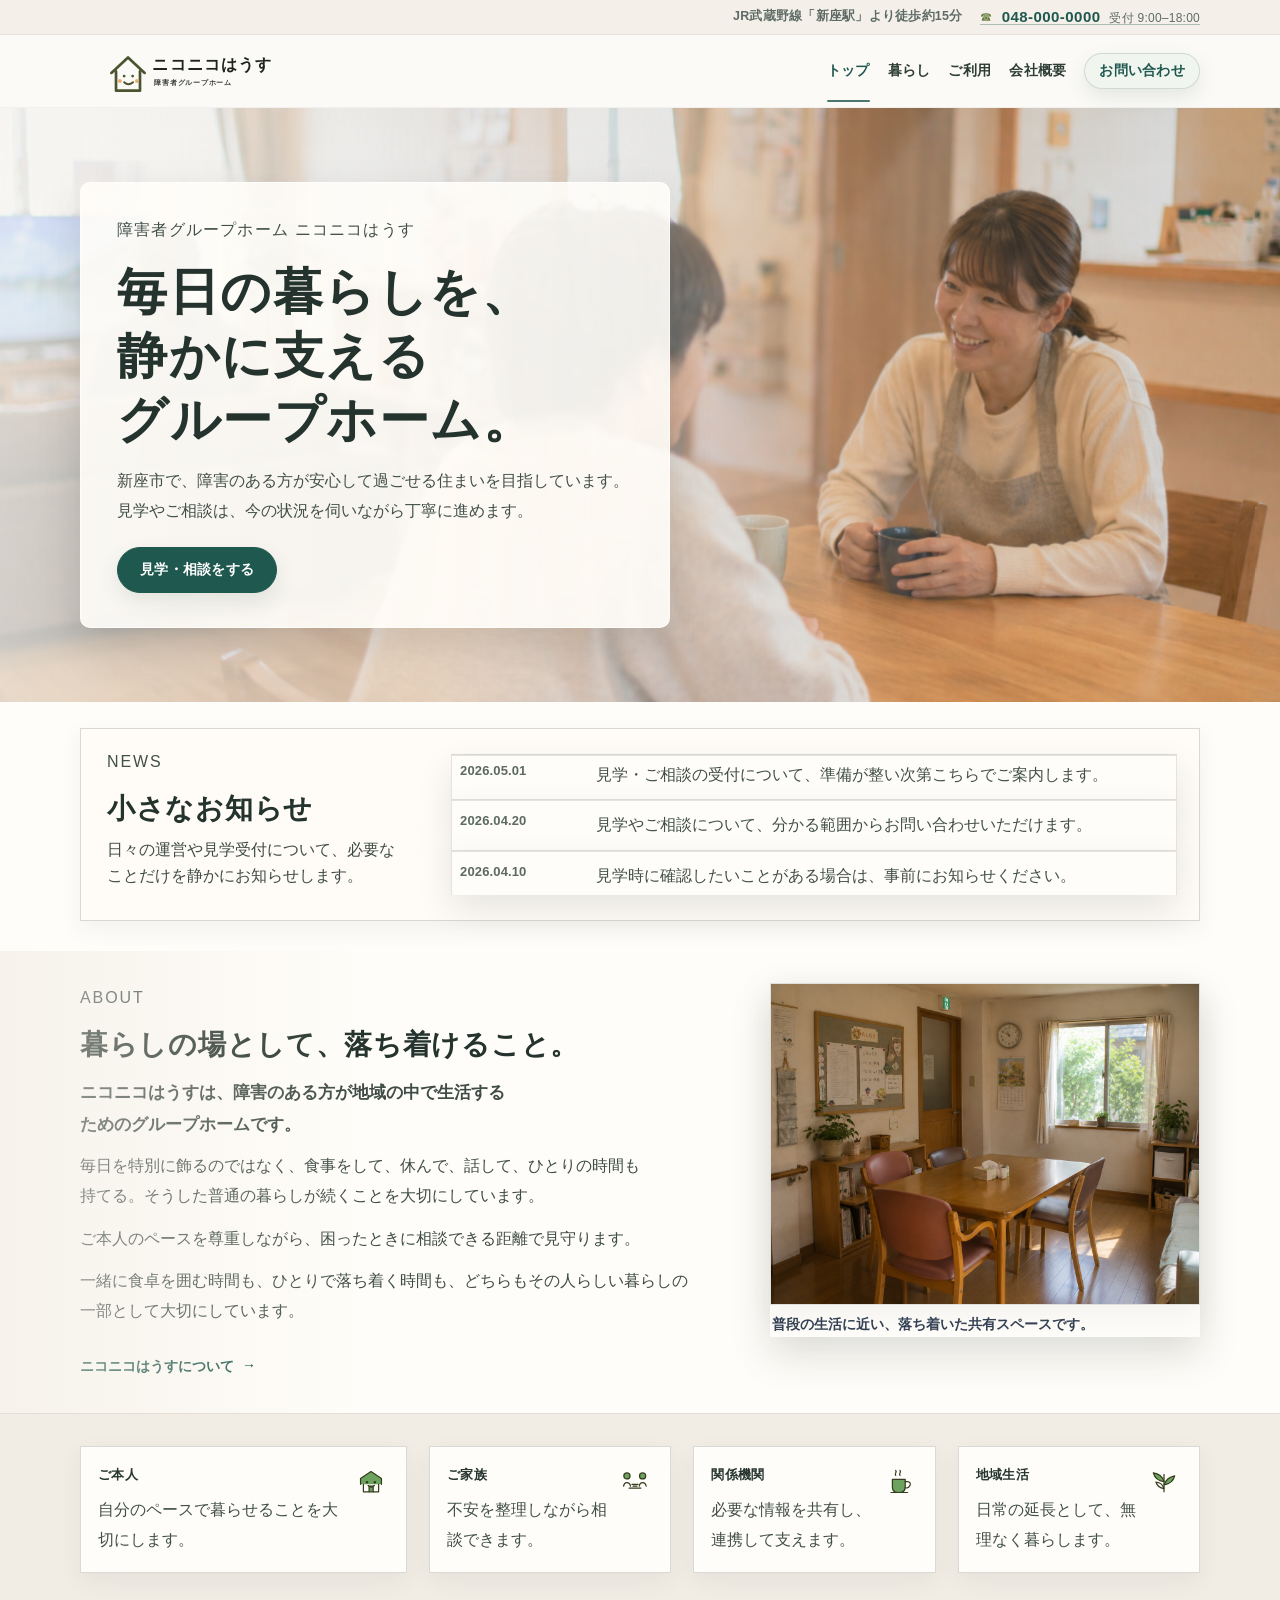
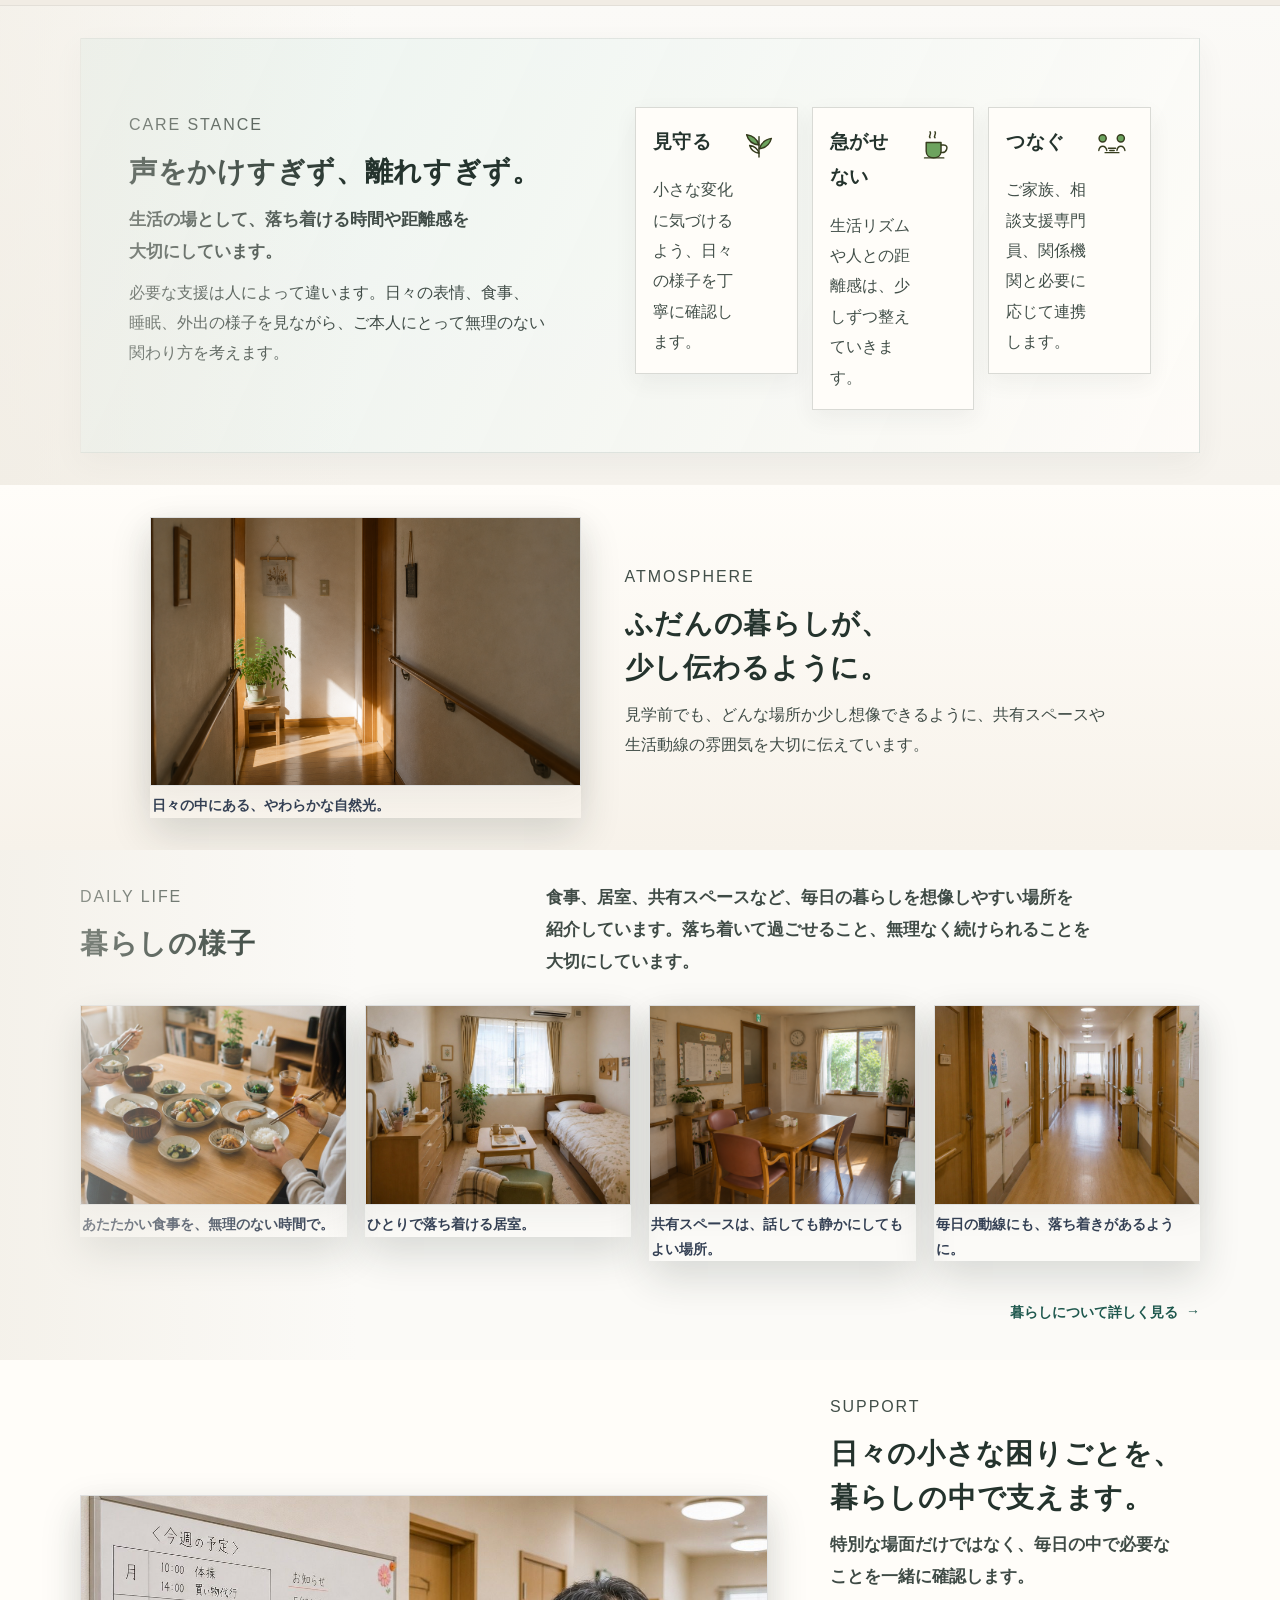
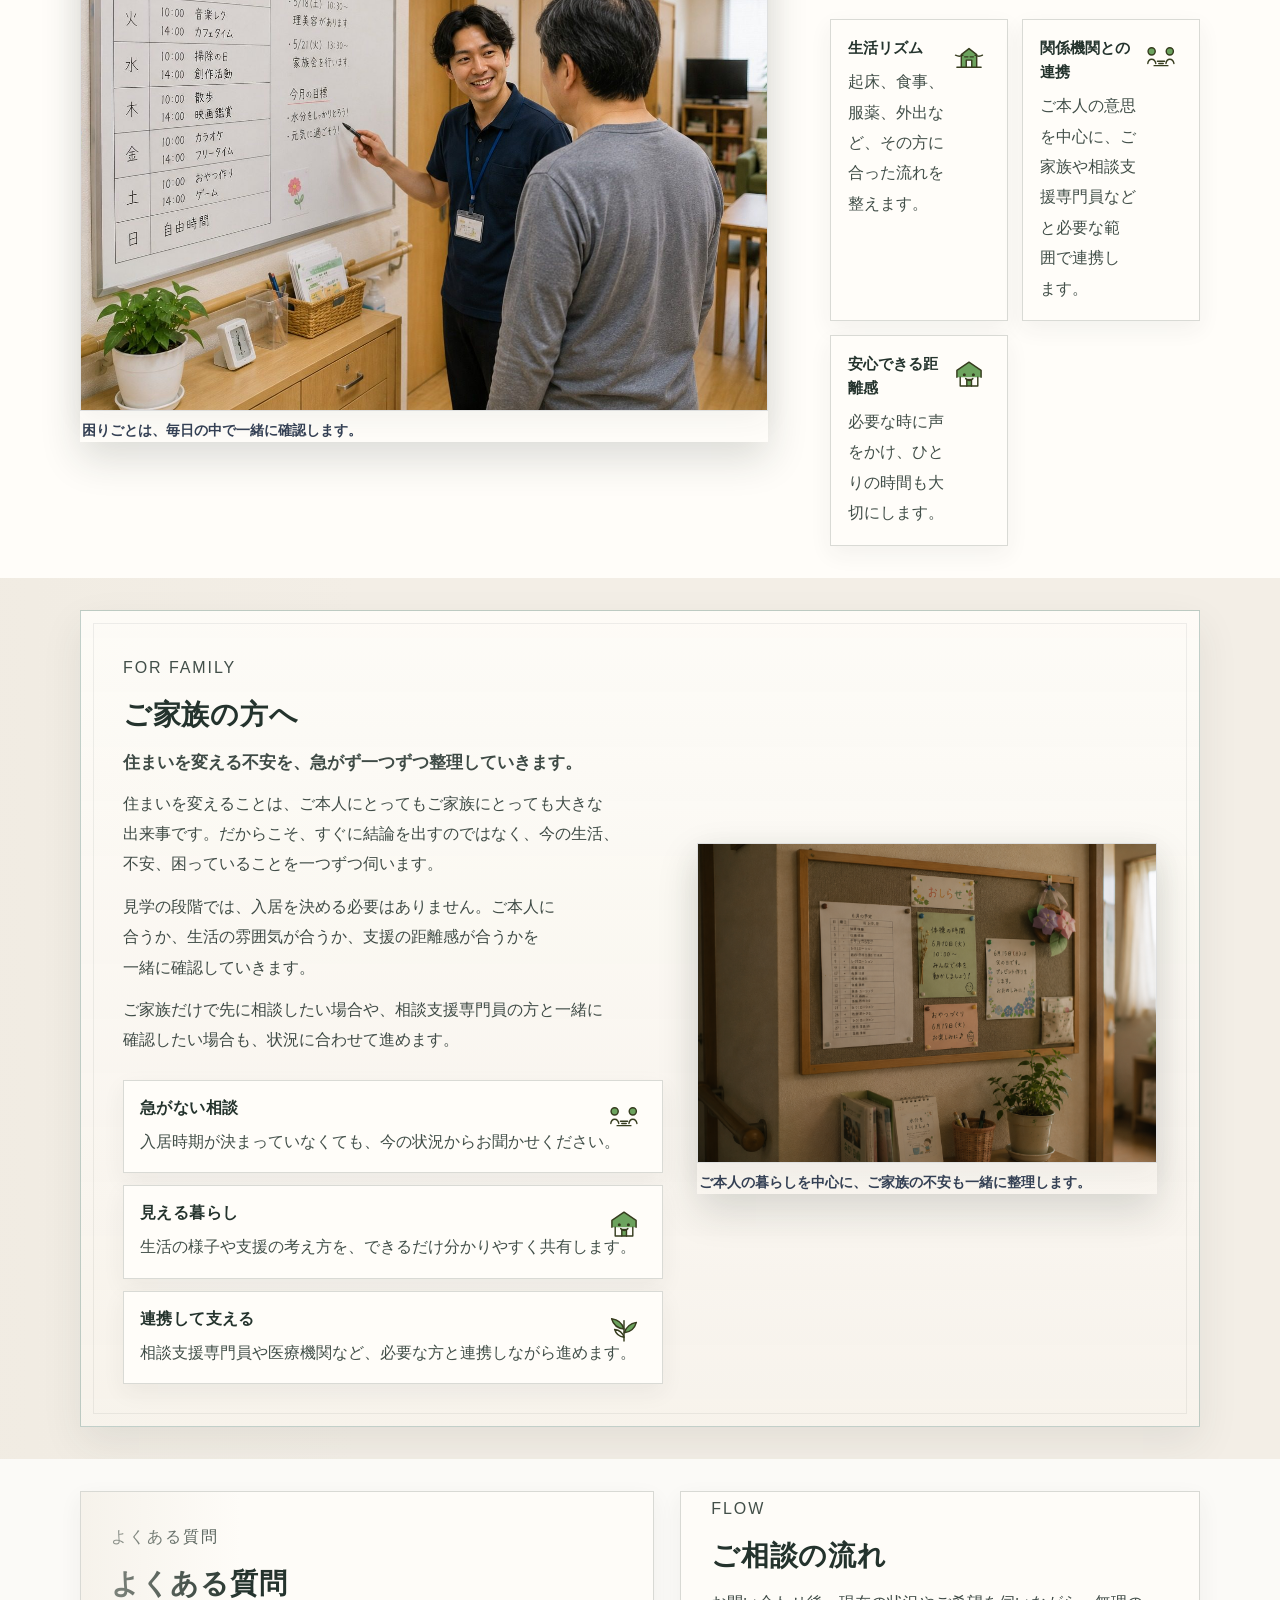
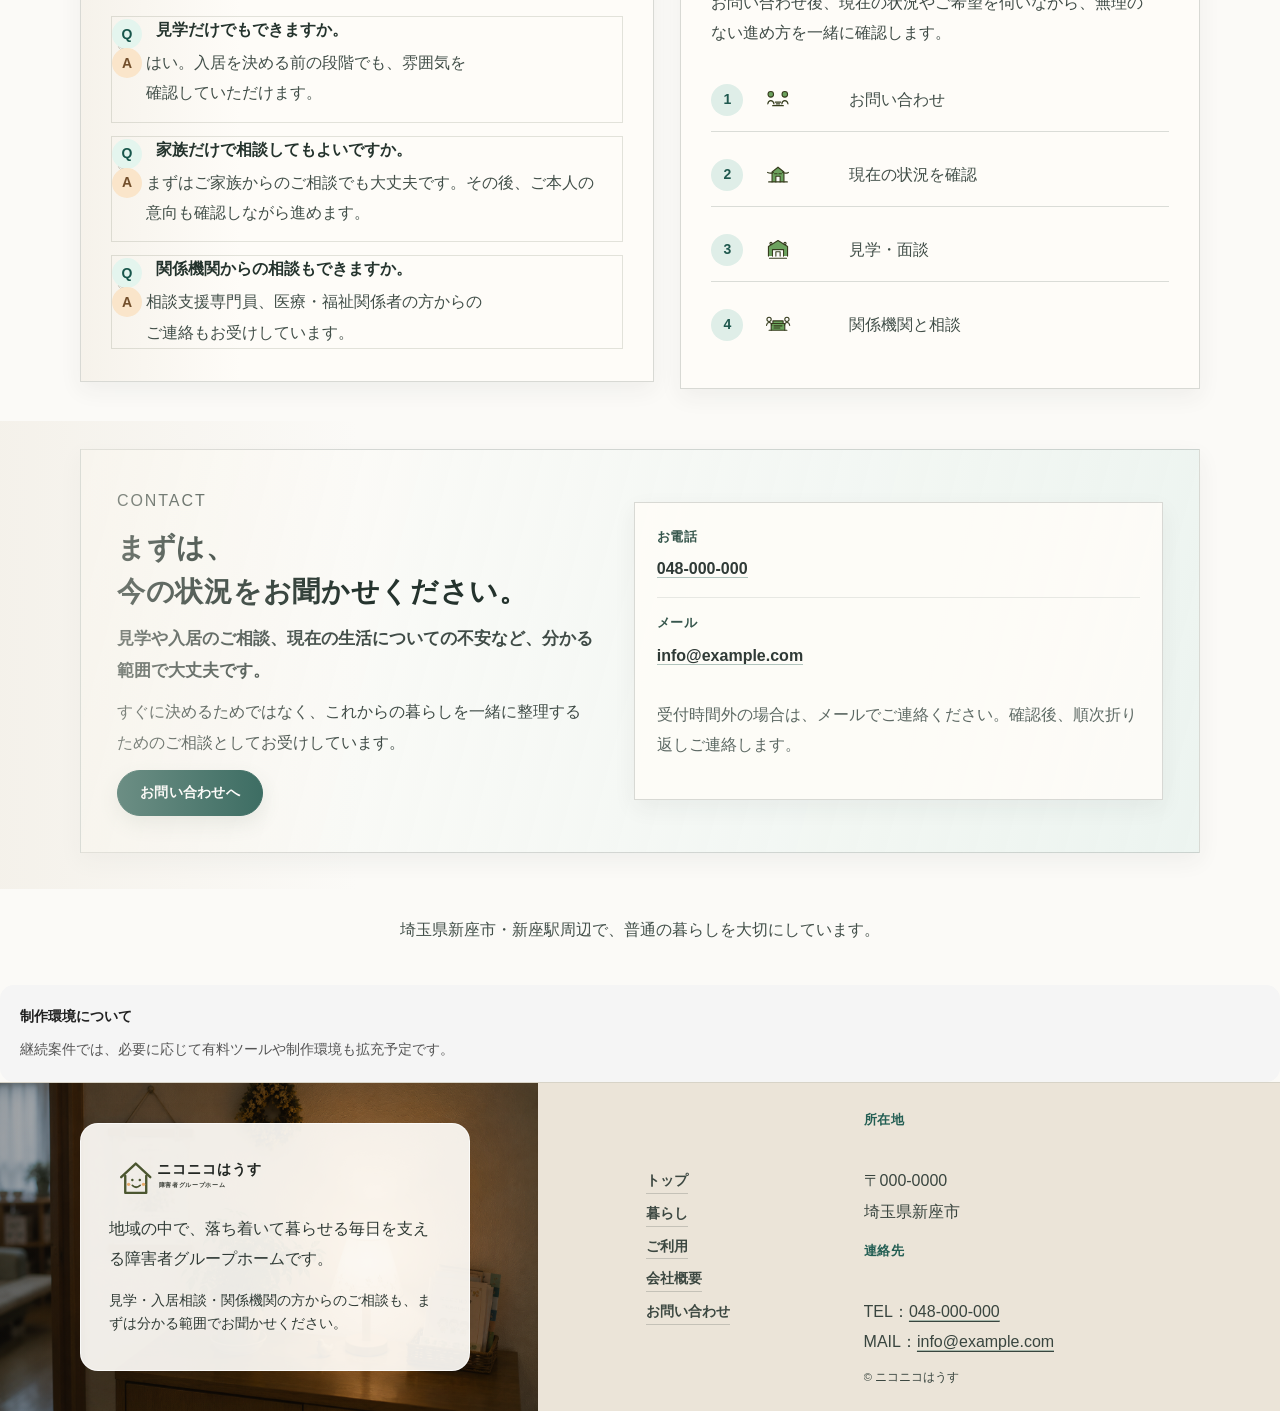
==== commit f0420040: "Add files via upload" ====
--- a/index.html
+++ b/index.html
@@ -1,179 +1,270 @@
 <!DOCTYPE html>
+
 <html lang="ja">
 <head>
-<meta charset="utf-8">
-<meta name="viewport" content="width=device-width, initial-scale=1.0">
-<title>制作実績 | Web制作記録</title>
-<meta name="description" content="障害者グループホームのコーポレートサイト制作実績。情報設計、HTML/CSS実装、レスポンシブ対応まで行った事例です。">
-<link rel="icon" href="nikoniko/assets/img/favicon.ico" sizes="any">
-<link rel="stylesheet" href="nikoniko/assets/css/style.css?v=portfolio-adjust-20260510">
-</head>
-<body class="portfolio-page portfolio-clean-page portfolio-practical-page portfolio-admin-page">
-<header class="portfolio-header clean-portfolio-header practical-portfolio-header">
-  <div class="portfolio-container">
-    <p class="portfolio-title">制作実績</p>
-    <p class="portfolio-intro">小規模サイト制作、情報整理、HTML/CSS実装の記録を、制作を任せる側が確認しやすい形でまとめています。</p>
-  </div>
+<meta charset="utf-8"/>
+<meta content="width=device-width, initial-scale=1.0" name="viewport"/>
+<title>障害者グループホーム ニコニコはうす｜新座市・新座駅周辺</title>
+<meta content="ニコニコはうすは、埼玉県新座市・新座駅周辺で落ち着いた暮らしを大切にする障害者グループホームです。普通の生活を大切にしながら、安心して過ごせる住まいを目指しています。" name="description"/>
+<link href="assets/img/favicon.ico" rel="icon" sizes="any"/>
+<link href="assets/img/favicon.svg" rel="icon" type="image/svg+xml"/>
+<link href="assets/img/favicon.png" rel="icon" type="image/png"/>
+<link href="assets/img/apple-touch-icon.png" rel="apple-touch-icon"/>
+<link href="assets/css/style.css?v=20260510-integrated" rel="stylesheet"/>
+<meta content="障害者グループホーム ニコニコはうす｜新座市・新座駅周辺" property="og:title"/><meta content="ニコニコはうすは、埼玉県新座市・新座駅周辺で落ち着いた暮らしを大切にする障害者グループホームです。普通の生活を大切にしながら、安心して過ごせる住まいを目指しています。" property="og:description"/><meta content="website" property="og:type"/><meta content="ニコニコはうす" property="og:site_name"/><meta content="assets/img/hero-sub01.png" property="og:image"/><meta content="summary_large_image" name="twitter:card"/></head>
+<body class="page-home">
+<header class="site-header">
+<div aria-hidden="true" class="header-topline">
+<div class="container header-topline-inner">
+<span class="header-access-mini">JR武蔵野線「新座駅」より徒歩約15分</span>
+<a class="header-tel-mini" href="tel:0480000000" aria-label="電話をかける 048-000-0000">
+  <span class="header-tel-number">048-000-0000</span>
+  <span class="header-tel-hours">受付 9:00–18:00</span>
+</a>
+</div>
+</div>
+<div class="container header-inner">
+<a aria-label="ニコニコはうす トップへ" class="site-logo site-logo-image" href="index.html">
+<img alt="ニコニコはうす 障害者グループホーム" src="assets/img/logo-nikoniko-house.svg"/>
+</a>
+<nav aria-label="グローバルナビゲーション" class="site-nav">
+<a class="active" href="index.html">トップ</a>
+<a class="" href="life.html">暮らし</a>
+<a class="" href="guide.html">ご利用</a>
+<a class="" href="company.html">会社概要</a>
+<a class="nav-contact" href="contact.html">お問い合わせ</a>
+</nav>
+</div>
 </header>
-
 <main>
-  <section class="portfolio-work clean-case-hero practical-case-hero">
-    <div class="portfolio-container">
-      <article class="portfolio-case-card clean-case-card practical-case-card">
-        <div class="case-meta practical-case-meta">
-          <span>CASE 01</span>
-          <span>自主制作 / 実務想定</span>
-        </div>
-
-        <div class="clean-case-layout practical-case-layout">
-          <div class="clean-case-shot practical-case-shot">
-            <img src="img/portfolio/nikoniko/screen_pc_01_fv_news.png" alt="ニコニコはうす PC表示 FVとお知らせ">
-          </div>
-
-          <div class="case-content clean-case-content practical-case-content">
-            <p class="case-client-label">自主制作 / 実務想定案件</p>
-            <h1>障害者グループホーム<br>ニコニコはうす 様</h1>
-            <p class="case-summary">
-              障害者グループホームのコーポレートサイトを想定し、短期的な問い合わせ誘導だけを目的としたLPではなく、「ここなら安心して暮らせそう」と感じられる安心感・信頼感・実在感を重視して制作しました。お問い合わせへの導線も意識しつつ、ご家族や支援者が落ち着いて確認できるよう、伝え方と見せ方を調整しています。
-            </p>
-
-            <div class="clean-primary-actions practical-primary-actions">
-              <a class="case-button case-button-strong" href="nikoniko/index.html">今回作成した本サイトはこちら</a>
-            </div>
-
-            <dl class="case-table clean-case-table practical-case-table">
-              <div><dt>種別</dt><dd>障害者グループホームの架空コーポレートサイト</dd></div>
-              <div><dt>担当</dt><dd>構成設計、情報整理、HTML/CSS実装、レスポンシブ対応、UI調整、画像・動画生成</dd></div>
-              <div><dt>ターゲット</dt><dd>入居を検討するご本人・ご家族、相談支援員、関係機関</dd></div>
-              <div><dt>コンセプト</dt><dd>静かな安心感、普通の暮らし、情報の分かりやすさ</dd></div>
-              <div><dt>地域設定</dt><dd>埼玉県新座市 / 新座駅周辺</dd></div>
-            </dl>
-          </div>
-        </div>
-      </article>
-    </div>
-  </section>
-
-  <section class="portfolio-detail-section practical-detail-section practical-summary-section">
-    <div class="portfolio-container practical-summary-grid">
-      <div class="practical-summary-block">
-        <p class="detail-kicker">OVERVIEW</p>
-        <p>
-          LP型の強い訴求に寄せすぎず、会社・施設情報を読みやすく整理する方向で制作しました。見た目の演出よりも、安心して読み進められる構成、情報の探しやすさ、スマートフォンでの確認しやすさを重視しています。
-        </p>
-      </div>
-      <div class="practical-summary-block">
-        <p class="detail-kicker">WORK</p>
-        <ul class="practical-plain-list">
-          <li>情報設計・導線設計</li>
-          <li>HTML/CSS実装・レスポンシブ対応</li>
-          <li>UI改善・CTA調整</li>
-          <li>画像・動画生成</li>
-          <li>実在感・生活感の調整</li>
-        </ul>
-      </div>
-      <div class="practical-summary-block practical-time-block">
-        <p class="detail-kicker">TIME / ASSETS</p>
-        <div class="time-compare-box">
-          <div class="time-compare-item">
-            <p class="time-label"><span>①</span>今回のみ発生した検証・環境構築時間</p>
-            <p class="time-hours">約8時間</p>
-            <p class="time-text">今回が本格的なWeb制作の初案件だったため、制作環境や作業フローを整理した時間です。STUDIOを使うか、静的HTML/CSSで作るか、AIをどこまで使うか、画像生成をどの工程に入れるかなど、最初の制作フローを検証しました。</p>
-          </div>
-          <div class="time-compare-item">
-            <p class="time-label"><span>②</span>今後の目安になる実制作時間</p>
-            <p class="time-hours">約20時間</p>
-            <p class="time-text">ターゲット整理、構成設計、安心感の見せ方調整、HTML/CSS実装、レスポンシブ対応、画像・イラスト生成、FV動画制作を含めた実作業の時間です。この約20時間の時点で、サイト全体の約95％は完成していました。今後同規模の案件では、基本的な制作目安はこの②の時間です。なお、この時間には画像・イラスト生成を6時間以上含んでいます。</p>
-          </div>
-        </div>
-        <p class="time-note">①の制作フロー検証は整理済みのため、次回以降は基本的に不要です。<br><br><strong>別途、約8時間をブラッシュアップ・細部調整に使用しています。</strong><br>これは大きな構成変更ではなく、文字の視認性、LPっぽさを減らす調整、実在感・生活感、AIっぽさを抑える調整、余白やスマホ表示時の細かな見え方など、完成後の最後の詰めに使った時間です。<br><br><strong>今回は画像・イラスト生成だけで6時間以上使用しています。</strong><br>そのため、写真・ロゴ・原稿などの素材をご支給いただける場合は、この生成・調整工程を短縮可能です。</p>
-      </div>
-      <div class="practical-summary-block practical-env-block">
-        <p class="detail-kicker">NOTE</p>
-        <p><strong>制作環境について</strong><br>継続案件では、案件内容に合わせて有料ツールや制作環境も拡充していく予定です。</p>
-      </div>
-    </div>
-  </section>
-
-      <section class="portfolio-detail-section portfolio-detail-muted practical-screens-section">
-    <div class="portfolio-container">
-      <div class="practical-section-head">
-        <p class="detail-kicker">SCREENS</p>
-        <p>主要画面の一部を抜粋して掲載しています。SP表示は実装済みですが、この実績一覧では見栄えと情報整理が伝わりやすいPC画面を中心にしています。</p>
-      </div>
-
-      <div class="portfolio-screen-final-grid">
-        <div class="portfolio-screen-final-card portfolio-screen-final-card-main">
-          <div class="portfolio-screen-final-image">
-            <img src="img/portfolio/nikoniko/screen_final_01_fv_news.png" alt="PC表示 ファーストビューとお知らせ">
-          </div>
-          <p class="portfolio-screen-final-caption">PC表示 / ファーストビュー・お知らせ</p>
-        </div>
-
-        <div class="portfolio-screen-final-card">
-          <div class="portfolio-screen-final-image">
-            <img src="img/portfolio/nikoniko/screen_final_02_living_visible.png" alt="PC表示 暮らしの場とサポート">
-          </div>
-          <p class="portfolio-screen-final-caption">PC表示 / 暮らしの場・情報カード</p>
-        </div>
-
-        <div class="portfolio-screen-final-card">
-          <div class="portfolio-screen-final-image">
-            <img src="img/portfolio/nikoniko/screen_final_03_family_flow.png" alt="PC表示 ご家族の方へとよくある質問">
-          </div>
-          <p class="portfolio-screen-final-caption">PC表示 / ご家族の方へ・FAQ</p>
-        </div>
-      </div>
-    </div>
-  </section>
-
-<section class="portfolio-detail-section practical-material-section">
-    <div class="portfolio-container">
-      <div class="practical-section-head">
-        <p class="detail-kicker">GENERATED ASSETS</p>
-        <p>ゼロから生成・調整した画像、イラスト、動画素材の一部です。制作量と検証内容が分かるように掲載しています。</p>
-      </div>
-
-      <div class="material-thumb-grid">
-        <figure><img src="nikoniko/assets/img/hero-main.png" alt="FV候補"><figcaption>FV案</figcaption></figure>
-        <figure><img src="nikoniko/assets/img/hero-sub01.png" alt="FV候補"><figcaption>FV差分</figcaption></figure>
-        <figure><img src="nikoniko/assets/img/hero-sub02.png" alt="FV候補"><figcaption>FV差分</figcaption></figure>
-        <figure><img src="nikoniko/assets/img/top_main_01.jpg" alt="トップ画像"><figcaption>トップ</figcaption></figure>
-        <figure><img src="nikoniko/assets/img/life-living.jpg" alt="暮らし画像"><figcaption>暮らし</figcaption></figure>
-        <figure><img src="nikoniko/assets/img/meal.jpg" alt="食事画像"><figcaption>食事</figcaption></figure>
-        <figure><img src="nikoniko/assets/img/room.jpg" alt="居室画像"><figcaption>居室</figcaption></figure>
-        <figure><img src="nikoniko/assets/img/support.jpg" alt="支援画像"><figcaption>支援</figcaption></figure>
-        <figure><img src="nikoniko/assets/img/common_space_01.jpg" alt="共有スペース"><figcaption>共有部</figcaption></figure>
-        <figure><img src="nikoniko/assets/img/company-air-window.jpg" alt="施設画像"><figcaption>施設</figcaption></figure>
-        <figure><img src="nikoniko/assets/img/company-air-hallway.jpg" alt="施設画像"><figcaption>施設</figcaption></figure>
-        <figure><img src="nikoniko/assets/img/company-air-washroom.jpg" alt="洗面画像"><figcaption>水回り</figcaption></figure>
-        <figure><img src="nikoniko/assets/img/news_board_01.jpg" alt="掲示板画像"><figcaption>情報</figcaption></figure>
-        <figure><img src="nikoniko/assets/img/generated/generated-detail-green.jpg" alt="生成画像"><figcaption>生成</figcaption></figure>
-        <figure><img src="nikoniko/assets/img/generated/generated-window-view.jpg" alt="生成画像"><figcaption>生成</figcaption></figure>
-        <figure><img src="nikoniko/assets/img/night_footer_01.jpg" alt="フッター画像"><figcaption>差分</figcaption></figure>
-        <figure><img src="nikoniko/assets/img/illustrations/illust-consultation.svg" alt="相談イラスト"><figcaption>イラスト</figcaption></figure>
-        <figure><img src="nikoniko/assets/img/illustrations/illust-house.svg" alt="家イラスト"><figcaption>イラスト</figcaption></figure>
-        <figure><img src="nikoniko/assets/img/illustrations/illust-tour.svg" alt="見学イラスト"><figcaption>イラスト</figcaption></figure>
-        <figure><img src="nikoniko/assets/img/illustrations/illust-start.svg" alt="開始イラスト"><figcaption>イラスト</figcaption></figure>
-        <figure><img src="img/portfolio/nikoniko/scenes-pc.jpg" alt="UIスクリーン"><figcaption>UI</figcaption></figure>
-        <figure><img src="img/portfolio/nikoniko/flow-pc.jpg" alt="UIスクリーン"><figcaption>UI</figcaption></figure>
-        <figure><img src="img/portfolio/nikoniko/top-sp.jpg" alt="スマートフォンUI"><figcaption>SP</figcaption></figure>
-        <figure><img src="nikoniko/assets/img/portfolio/portfolio-site-top.png" alt="調整記録"><figcaption>記録</figcaption></figure>
-      </div>
-    </div>
-  </section>
-
-  <section class="portfolio-site-link-section practical-link-section">
-    <div class="portfolio-container clean-link-box practical-link-box">
-      <div>
-        <p class="detail-kicker">LIVE SITE</p>
-        <p>ページ遷移、スマートフォン表示、動画FVなどは本サイト側で確認できます。</p>
-      </div>
-      <a class="case-button clean-large-button case-button-strong" href="nikoniko/index.html">今回作成した本サイトはこちら</a>
-    </div>
-  </section>
+<section class="niko-fv" data-fv-version="fv-video3-synced" id="top-fv">
+<div aria-hidden="true" class="niko-fv-video-stack">
+<video class="niko-fv-video is-consultation is-active" muted="" playsinline="" poster="assets/img/hero-sub01.png" preload="auto">
+<source src="assets/video/fv-consultation.mp4" type="video/mp4"/>
+</video>
+<video class="niko-fv-video is-people" muted="" playsinline="" poster="assets/img/hero-main.png" preload="auto">
+<source src="assets/video/fv-people.mp4" type="video/mp4"/>
+</video>
+<video class="niko-fv-video is-entrance" muted="" playsinline="" poster="assets/img/hero-sub02.png" preload="auto">
+<source src="assets/video/fv-entrance.mp4" type="video/mp4"/>
+</video>
+</div>
+<div aria-hidden="true" class="niko-fv-overlay"></div>
+<div class="container niko-fv-container">
+<div class="niko-fv-copy">
+<p class="niko-fv-label">障害者グループホーム ニコニコはうす</p>
+<h1>毎日の暮らしを、<br/>静かに支える<br/>グループホーム。</h1>
+<p class="niko-fv-lead">新座市で、障害のある方が安心して過ごせる住まいを目指しています。見学やご相談は、今の状況を伺いながら丁寧に進めます。</p>
+<div class="niko-fv-actions">
+<a class="btn-primary" href="contact.html">見学・相談をする</a>
+</div>
+</div>
+</div>
+</section>
+<section class="section news-section">
+<div class="container news-board">
+<div class="news-heading">
+<p class="eyebrow">News</p>
+<h2 class="section-title">小さなお知らせ</h2>
+<p class="section-text">日々の運営や見学受付について、必要なことだけを静かにお知らせします。</p>
+</div>
+<div aria-label="お知らせ一覧" class="news-list">
+<article><time datetime="2026-05-01">2026.05.01</time><p>見学・ご相談の受付について、準備が整い次第こちらでご案内します。</p></article>
+<article><time datetime="2026-04-20">2026.04.20</time><p>見学やご相談について、分かる範囲からお問い合わせいただけます。</p></article>
+<article><time datetime="2026-04-10">2026.04.10</time><p>見学時に確認したいことがある場合は、事前にお知らせください。</p></article>
+</div>
+</div>
+</section>
+<section class="section intro-section" id="about">
+<div class="container intro-layout">
+<div class="intro-text">
+<p class="eyebrow">About</p>
+<h2 class="section-title">暮らしの場として、落ち着けること。</h2>
+<p class="section-lead">ニコニコはうすは、障害のある方が地域の中で生活するためのグループホームです。</p>
+<p class="section-text">毎日を特別に飾るのではなく、食事をして、休んで、話して、ひとりの時間も持てる。そうした普通の暮らしが続くことを大切にしています。</p>
+<p class="section-text">ご本人のペースを尊重しながら、困ったときに相談できる距離で見守ります。</p><p class="section-text">一緒に食卓を囲む時間も、ひとりで落ち着く時間も、どちらもその人らしい暮らしの一部として大切にしています。</p>
+<a class="text-link" href="company.html">ニコニコはうすについて</a>
+</div>
+<figure class="intro-photo photo-soft">
+<img alt="共有スペースの生活の気配" decoding="async" loading="lazy" src="assets/img/common_space_01.jpg"/>
+<figcaption>普段の生活に近い、落ち着いた共有スペースです。</figcaption>
+</figure>
+</div>
+</section>
+<section class="section quiet-band">
+<div class="container reassurance-strip">
+<div><img alt="" aria-hidden="true" class="quiet-card-icon" src="assets/img/illustrations/illust-house.svg"/><span>ご本人</span><p>自分のペースで暮らせることを大切にします。</p></div>
+<div><img alt="" aria-hidden="true" class="quiet-card-icon" src="assets/img/illustrations/illust-consultation.svg"/><span>ご家族</span><p>不安を整理しながら相談できます。</p></div>
+<div><img alt="" aria-hidden="true" class="quiet-card-icon" src="assets/img/illustrations/illust-cup.svg"/><span>関係機関</span><p>必要な情報を共有し、連携して支えます。</p></div>
+<div><img alt="" aria-hidden="true" class="quiet-card-icon" src="assets/img/illustrations/illust-leaf.svg"/><span>地域生活</span><p>日常の延長として、無理なく暮らします。</p></div>
+</div>
+</section>
+<section class="section values-section" id="values">
+<div class="container values-layout">
+<div>
+<p class="eyebrow">Care stance</p>
+<h2 class="section-title">声をかけすぎず、離れすぎず。</h2>
+<p class="section-lead">生活の場として、落ち着ける時間や距離感を大切にしています。</p>
+<p class="section-text">必要な支援は人によって違います。日々の表情、食事、睡眠、外出の様子を見ながら、ご本人にとって無理のない関わり方を考えます。</p>
+</div>
+<div class="value-cards">
+<article><img alt="" aria-hidden="true" class="card-mini-icon" src="assets/img/illustrations/illust-leaf.svg"/><h3>見守る</h3><p>小さな変化に気づけるよう、日々の様子を丁寧に確認します。</p></article>
+<article><img alt="" aria-hidden="true" class="card-mini-icon" src="assets/img/illustrations/illust-cup.svg"/><h3>急がせない</h3><p>生活リズムや人との距離感は、少しずつ整えていきます。</p></article>
+<article><img alt="" aria-hidden="true" class="card-mini-icon" src="assets/img/illustrations/illust-consultation.svg"/><h3>つなぐ</h3><p>ご家族、相談支援専門員、関係機関と必要に応じて連携します。</p></article>
+</div>
+</div>
+</section>
+<section class="section home-air-break-section">
+<div class="container home-air-break">
+<figure class="photo-soft">
+<img alt="室内に入る自然光" decoding="async" loading="lazy" src="assets/img/company_light_01.jpg"/>
+<figcaption>日々の中にある、やわらかな自然光。</figcaption>
+</figure>
+<div>
+<p class="eyebrow">Atmosphere</p>
+<h2 class="section-title">ふだんの暮らしが、少し伝わるように。</h2>
+<p class="section-text">見学前でも、どんな場所か少し想像できるように、共有スペースや生活動線の雰囲気を大切に伝えています。</p>
+</div>
+</div>
+</section>
+<section class="section life-section" id="life">
+<div class="container">
+<div class="section-heading split-heading">
+<div>
+<p class="eyebrow">Daily life</p>
+<h2 class="section-title">暮らしの様子</h2>
+</div>
+<p class="section-lead">食事、居室、共有スペースなど、毎日の暮らしを想像しやすい場所を紹介しています。落ち着いて過ごせること、無理なく続けられることを大切にしています。</p>
+</div>
+<div class="editorial-gallery">
+<figure class="life-photo-large photo-soft"><img alt="食卓まわりの自然な生活感" decoding="async" loading="lazy" src="assets/img/meal.jpg"/><figcaption>あたたかい食事を、無理のない時間で。</figcaption></figure>
+<figure class="life-photo-tall photo-soft"><img alt="居室" decoding="async" loading="lazy" src="assets/img/room.jpg"/><figcaption>ひとりで落ち着ける居室。</figcaption></figure>
+<figure class="life-photo-mid photo-soft"><img alt="共有スペース" decoding="async" loading="lazy" src="assets/img/common_space_01.jpg"/><figcaption>共有スペースは、話しても静かにしてもよい場所。</figcaption></figure>
+<figure class="life-photo-small photo-soft"><img alt="廊下" decoding="async" loading="lazy" src="assets/img/hallway.jpg"/><figcaption>毎日の動線にも、落ち着きがあるように。</figcaption></figure>
+</div>
+<div class="section-link-row"><a class="text-link" href="life.html">暮らしについて詳しく見る</a></div>
+</div>
+</section>
+<section class="section support-section" id="support">
+<div class="container support-layout">
+<figure class="support-photo photo-soft"><img alt="支援の様子" decoding="async" loading="lazy" src="assets/img/support.jpg"/><figcaption>困りごとは、毎日の中で一緒に確認します。</figcaption></figure>
+<div>
+<p class="eyebrow">Support</p>
+<h2 class="section-title">日々の小さな困りごとを、暮らしの中で支えます。</h2>
+<p class="section-lead">特別な場面だけではなく、毎日の中で必要なことを一緒に確認します。</p>
+<div class="simple-list">
+<article><img alt="" aria-hidden="true" class="card-mini-icon" src="assets/img/illustrations/illust-start.svg"/><h3>生活リズム</h3><p>起床、食事、服薬、外出など、その方に合った流れを整えます。</p></article>
+<article><img alt="" aria-hidden="true" class="card-mini-icon" src="assets/img/illustrations/illust-consultation.svg"/><h3>関係機関との連携</h3><p>ご本人の意思を中心に、ご家族や相談支援専門員などと必要な範囲で連携します。</p></article>
+<article><img alt="" aria-hidden="true" class="card-mini-icon" src="assets/img/illustrations/illust-house.svg"/><h3>安心できる距離感</h3><p>必要な時に声をかけ、ひとりの時間も大切にします。</p></article>
+</div>
+</div>
+</div>
+</section>
+<section class="section family-section" id="family">
+<div class="container family-layout family-card-strong">
+<div class="family-text">
+<p class="eyebrow">For family</p>
+<h2 class="section-title">ご家族の方へ</h2>
+<p class="section-lead">住まいを変える不安を、急がず一つずつ整理していきます。</p>
+<p class="section-text">住まいを変えることは、ご本人にとってもご家族にとっても大きな出来事です。だからこそ、すぐに結論を出すのではなく、今の生活、不安、困っていることを一つずつ伺います。</p>
+<p class="section-text">見学の段階では、入居を決める必要はありません。ご本人に合うか、生活の雰囲気が合うか、支援の距離感が合うかを一緒に確認していきます。</p><p class="section-text">ご家族だけで先に相談したい場合や、相談支援専門員の方と一緒に確認したい場合も、状況に合わせて進めます。</p>
+<div class="family-notes">
+<article><img alt="" aria-hidden="true" class="card-mini-icon" src="assets/img/illustrations/illust-consultation.svg"/><h3>急がない相談</h3><p>入居時期が決まっていなくても、今の状況からお聞かせください。</p></article>
+<article><img alt="" aria-hidden="true" class="card-mini-icon" src="assets/img/illustrations/illust-house.svg"/><h3>見える暮らし</h3><p>生活の様子や支援の考え方を、できるだけ分かりやすく共有します。</p></article>
+<article><img alt="" aria-hidden="true" class="card-mini-icon" src="assets/img/illustrations/illust-leaf.svg"/><h3>連携して支える</h3><p>相談支援専門員や医療機関など、必要な方と連携しながら進めます。</p></article>
+</div>
+</div>
+<figure class="family-photo photo-soft">
+<img alt="小さなお知らせ掲示" decoding="async" loading="lazy" src="assets/img/news_board_01.jpg"/>
+<figcaption>ご本人の暮らしを中心に、ご家族の不安も一緒に整理します。</figcaption>
+</figure>
+</div>
+</section>
+<section class="section guide-section">
+<div class="container lower-two-column">
+<section class="faq-panel" id="faq">
+<p class="eyebrow">よくある質問</p>
+<h2 class="section-title">よくある質問</h2>
+<div class="faq-list">
+<article class="faq-item"><h3>見学だけでもできますか。</h3><p class="faq-answer">はい。入居を決める前の段階でも、雰囲気を確認していただけます。</p></article>
+<article class="faq-item"><h3>家族だけで相談してもよいですか。</h3><p class="faq-answer">まずはご家族からのご相談でも大丈夫です。その後、ご本人の意向も確認しながら進めます。</p></article>
+<article class="faq-item"><h3>関係機関からの相談もできますか。</h3><p class="faq-answer">相談支援専門員、医療・福祉関係者の方からのご連絡もお受けしています。</p></article>
+</div>
+</section>
+<section class="flow-panel">
+<p class="eyebrow">Flow</p>
+<h2 class="section-title">ご相談の流れ</h2>
+<p class="section-text">お問い合わせ後、現在の状況やご希望を伺いながら、無理のない進め方を一緒に確認します。</p>
+<ol class="flow-list">
+<li><span>1</span><img alt="" aria-hidden="true" class="flow-illust" src="assets/img/illustrations/illust-consultation.svg"/><p>お問い合わせ</p></li>
+<li><span>2</span><img alt="" aria-hidden="true" class="flow-illust" src="assets/img/illustrations/illust-start.svg"/><p>現在の状況を確認</p></li>
+<li><span>3</span><img alt="" aria-hidden="true" class="flow-illust" src="assets/img/illustrations/illust-tour.svg"/><p>見学・面談</p></li>
+<li><span>4</span><img alt="" aria-hidden="true" class="flow-illust" src="assets/img/illustrations/illust-trial.svg"/><p>関係機関と相談</p></li>
+</ol>
+</section>
+</div>
+</section>
+<section class="section contact-section home-contact-section" id="contact">
+<div class="container contact-panel">
+<div class="contact-text">
+<p class="eyebrow">Contact</p>
+<h2 class="section-title">まずは、今の状況をお聞かせください。</h2>
+<p class="section-lead">見学や入居のご相談、現在の生活についての不安など、分かる範囲で大丈夫です。</p>
+<p class="section-text">すぐに決めるためではなく、これからの暮らしを一緒に整理するためのご相談としてお受けしています。</p>
+<a class="btn-primary" href="contact.html">お問い合わせへ</a>
+</div>
+<div class="contact-box">
+<div class="contact-item"><span>お電話</span><strong><a href="tel:0300000000">048-000-000</a></strong></div>
+<div class="contact-item"><span>メール</span><strong><a href="mailto:info@example.com">info@example.com</a></strong></div>
+<p class="footer-small">受付時間外の場合は、メールでご連絡ください。確認後、順次折り返しご連絡します。</p>
+</div>
+</div>
+</section>
+<div class="top-area-note">
+<p>埼玉県新座市・新座駅周辺で、普通の暮らしを大切にしています。</p>
+</div>
+
+<div style="margin-top:40px;padding:18px 20px;background:#f5f5f5;border-radius:14px;font-size:0.9rem;line-height:1.9;color:#555;">
+<strong style="display:block;margin-bottom:6px;color:#222;">制作環境について</strong>
+継続案件では、必要に応じて有料ツールや制作環境も拡充予定です。
+</div>
 
 </main>
+<nav aria-label="スマートフォン用固定ナビゲーション" class="sp-bottom-nav">
+<a href="index.html">トップ</a>
+<a href="life.html">暮らし</a>
+<a href="guide.html">ご利用</a>
+<a href="company.html">会社</a>
+<a href="contact.html">相談</a>
+</nav>
+<footer class="site-footer">
+<div class="container footer-main">
+<div class="footer-about">
+<a aria-label="ニコニコはうす トップへ" class="footer-logo" href="index.html">
+<img alt="ニコニコはうす 障害者グループホーム" src="assets/img/logo-nikoniko-house.svg"/>
+</a>
+<p>地域の中で、落ち着いて暮らせる毎日を支える障害者グループホームです。</p>
+<p class="footer-small">見学・入居相談・関係機関の方からのご相談も、まずは分かる範囲でお聞かせください。</p>
+</div>
+<div aria-label="フッターナビゲーション" class="footer-links">
+<a href="index.html">トップ</a>
+<a href="life.html">暮らし</a>
+<a href="guide.html">ご利用</a>
+<a href="company.html">会社概要</a>
+<a href="contact.html">お問い合わせ</a>
+</div>
+<div class="footer-info">
+<p><strong>所在地</strong><br/>〒000-0000<br/>埼玉県新座市</p>
+<p><strong>連絡先</strong><br/>TEL：<a href="tel:0300000000">048-000-000</a><br/>MAIL：<a href="mailto:info@example.com">info@example.com</a></p>
+<p class="footer-copy">© ニコニコはうす</p>
+</div>
+</div>
+<div class="container footer-bottom">
+<span>© ニコニコはうす</span>
+<span>障害福祉サービス・共同生活援助</span>
+</div>
+</footer>
+<script src="assets/js/main.js?v=20260510-integrated"></script>
 
 
 
--- a/assets/css/style.css
+++ b/assets/css/style.css
@@ -0,0 +1,11157 @@
+*,*::before,*::after{box-sizing:border-box}
+:root{
+  --ink:#2f3a36;
+  --muted:#56635e;
+  --soft:#fbfaf7;
+  --paper:#fffdf9;
+  --warm:#f3eee6;
+  --warm-2:#eee6da;
+  --green:#245f54;
+  --green-soft:#e8f2ee;
+  --line:rgba(47,58,54,.12);
+  --shadow:0 10px 28px rgba(47,58,54,.055);
+}
+html{scroll-behavior:smooth}
+body{margin:0;font-family:"Yu Gothic","Hiragino Kaku Gothic ProN","Meiryo",sans-serif;font-size:16px;line-height:1.9;color:var(--ink);background:var(--soft);-webkit-font-smoothing:antialiased;text-rendering:optimizeLegibility}
+img{max-width:100%;display:block}
+a{color:inherit;text-decoration:none}
+p,h1,h2,h3{overflow-wrap:anywhere;text-wrap:pretty}
+.container{width:min(1120px,calc(100% - 48px));margin:0 auto}
+
+.site-header{position:sticky;top:0;z-index:40;background:rgba(251,250,247,.96);backdrop-filter:blur(14px);border-bottom:1px solid rgba(47,58,54,.1)}
+.header-topline{background:rgba(241,236,228,.72);border-bottom:1px solid rgba(47,58,54,.075);font-size:12px;color:#64716b}
+.header-topline-inner{min-height:28px;display:flex;align-items:center;justify-content:space-between;gap:18px;letter-spacing:.02em}
+.header-topline-inner span:first-child{font-weight:700;color:var(--green)}
+.header-inner{min-height:74px;display:flex;align-items:center;justify-content:space-between;gap:26px}
+.site-logo{display:grid;grid-template-columns:auto 1fr;grid-template-areas:"mark name" "mark sub";column-gap:11px;align-items:center;color:var(--green);white-space:nowrap}
+.logo-mark{grid-area:mark;width:38px;height:38px;display:inline-flex;align-items:center;justify-content:center;border:1px solid rgba(36,95,84,.22);border-radius:50%;background:#fffdf9;font-size:12px;font-weight:700;letter-spacing:.02em}
+.logo-text{grid-area:name;font-size:20px;font-weight:700;letter-spacing:.04em;line-height:1.25}
+.logo-sub{grid-area:sub;font-size:11px;font-weight:600;letter-spacing:.08em;color:#68746f;line-height:1.25}
+.site-nav{display:flex;align-items:center;gap:21px;font-size:14px;color:#3d4a45}
+.site-nav a{position:relative;font-weight:600;letter-spacing:.02em;line-height:1.4;transition:color .2s ease;padding:4px 0}
+.site-nav a:hover,.site-nav a.active{color:var(--green)}
+.site-nav a.active::after{content:"";position:absolute;left:0;right:0;bottom:-18px;height:2px;background:var(--green);border-radius:999px;opacity:.8}
+.nav-contact{padding:10px 17px!important;border:1px solid rgba(36,95,84,.38);border-radius:999px;background:#fffdf9;color:var(--green)!important}
+.nav-contact.active{background:var(--green);color:#fff!important}
+.nav-contact.active::after{display:none}
+
+.section{padding:68px 0}
+.eyebrow{margin:0 0 10px;font-size:12px;font-weight:700;letter-spacing:.12em;text-transform:uppercase;color:var(--green)}
+.section-title{margin:0 0 18px;font-size:clamp(24px,2.2vw,32px);line-height:1.55;letter-spacing:.025em;font-weight:700;color:var(--green);max-width:13.5em}
+.section-lead{margin:0 0 18px;font-size:clamp(16px,1.42vw,18px);line-height:2;color:#2f3a36;max-width:41em}
+.section-text{margin:0 0 12px;font-size:15.5px;line-height:2;color:#46524d;max-width:48em}
+.text-link{display:inline-flex;align-items:center;gap:8px;margin-top:14px;font-size:14px;font-weight:700;color:var(--green)}
+.text-link::after{content:"→";font-size:14px;transform:translateY(-1px)}
+.section-link-row{margin-top:24px;text-align:right}
+
+.photo-soft{margin:0}
+.photo-soft img{width:100%;border-radius:5px;object-fit:cover;box-shadow:var(--shadow);border:1px solid rgba(47,58,54,.08);background:#eee}
+.photo-soft figcaption{margin-top:9px;font-size:12.5px;line-height:1.75;color:#68746f}
+.btn-primary{display:inline-flex;align-items:center;justify-content:center;min-height:44px;padding:12px 22px;border-radius:999px;background:var(--green);border:1px solid var(--green);color:#fff;font-size:14px;font-weight:700;line-height:1.4;letter-spacing:.02em;box-shadow:0 6px 16px rgba(36,95,84,.12)}
+.btn-primary:hover{opacity:.92}
+.btn-text{display:inline-flex;align-items:center;font-size:14px;font-weight:700;color:var(--green)}
+.btn-text::after{content:"→";margin-left:8px}
+
+.hero-corporate{position:relative;min-height:520px;overflow:hidden;background:#efe8dd}
+.hero-slider{position:absolute;inset:0}
+.slide{position:absolute;inset:0;width:100%;height:100%;object-fit:cover;object-position:center;opacity:0;transition:opacity 1.6s ease,transform 7.5s linear;transform:scale(1)}
+.slide.active{opacity:1;transform:scale(1.035)}
+.hero-shade{position:absolute;inset:0;background:linear-gradient(90deg,rgba(25,30,27,.27),rgba(25,30,27,.05) 52%,rgba(25,30,27,.08))}
+.hero-container{position:relative;min-height:520px;display:flex;align-items:center}
+.hero-copy{width:min(560px,100%);padding:35px 39px 37px;background:rgba(255,253,249,.91);border:1px solid rgba(255,255,255,.65);border-radius:7px;box-shadow:0 20px 48px rgba(0,0,0,.12)}
+.hero-label{margin:0 0 14px;font-size:13px;font-weight:700;letter-spacing:.08em;color:var(--green)}
+.hero-copy h1{margin:0 0 16px;font-size:clamp(34px,4.3vw,52px);line-height:1.32;font-weight:600;letter-spacing:.035em;color:#24332d}
+.hero-lead{margin:0 0 24px;font-size:15.5px;line-height:2;color:#3f4b46;max-width:35em}
+.hero-actions{display:flex;align-items:center;gap:20px;flex-wrap:wrap}
+
+.intro-section{background:#fffdf9}
+.intro-layout{display:grid;grid-template-columns:1fr 430px;gap:64px;align-items:center}
+.intro-text{max-width:620px}
+.intro-photo img{aspect-ratio:4/3}
+.quiet-band{padding:28px 0;background:#f1ece4;border-top:1px solid rgba(47,58,54,.07);border-bottom:1px solid rgba(47,58,54,.07)}
+.reassurance-strip{display:grid;grid-template-columns:1.35fr repeat(3,1fr);gap:22px;align-items:start}
+.reassurance-strip div{padding:0 18px;border-left:1px solid rgba(47,58,54,.12)}
+.reassurance-strip div:first-child{padding-left:0;border-left:none}
+.reassurance-strip span{display:block;margin:0 0 6px;font-size:13px;font-weight:700;color:var(--green)}
+.reassurance-strip .strip-label{font-size:12px;letter-spacing:.1em;text-transform:uppercase}
+.reassurance-strip p{margin:0;font-size:14px;line-height:1.85;color:#54615c}
+
+.values-section{background:linear-gradient(180deg,#fbfaf7,#f6f3ed)}
+.values-layout{display:grid;grid-template-columns:.88fr 1fr;gap:52px;align-items:center;padding:42px 48px;border:1px solid rgba(47,58,54,.1);background:linear-gradient(115deg,rgba(232,242,238,.82),rgba(255,253,249,.86));box-shadow:var(--shadow)}
+.values-photo img{aspect-ratio:4/3}
+.value-cards{display:grid;grid-template-columns:repeat(3,minmax(0,1fr));gap:14px;margin-top:26px}
+.value-card{padding:18px 16px;background:rgba(255,253,249,.78);border:1px solid rgba(47,58,54,.14)}
+.value-card h3{margin:0 0 8px;font-size:15px;line-height:1.6;color:var(--green)}
+.value-card p{margin:0;font-size:14.5px;line-height:1.85;color:#46524d}
+
+.life-section{background:#fbfaf7}
+.split-heading{display:grid;grid-template-columns:.78fr 1.22fr;gap:48px;align-items:start;margin-bottom:34px}
+.editorial-gallery{display:grid;grid-template-columns:1.18fr .82fr 1fr .78fr;gap:18px;align-items:start}
+.life-photo{margin:0}
+.life-photo img{width:100%;object-fit:cover;border-radius:5px;box-shadow:0 8px 20px rgba(47,58,54,.055);border:1px solid rgba(47,58,54,.08)}
+.life-photo-large img{aspect-ratio:4/3}
+.life-photo-tall img{aspect-ratio:3/4}
+.life-photo-mid img{aspect-ratio:4/3}
+.life-photo-small{margin-top:34px}
+.life-photo-small img{aspect-ratio:4/5}
+.life-photo figcaption{margin-top:8px;font-size:12.4px;line-height:1.65;color:#68746f;text-align:center}
+
+.support-section{background:#fffdf9}
+.support-layout{display:grid;grid-template-columns:1fr 370px;gap:62px;align-items:center}
+.support-text{max-width:700px}
+.support-photo img{aspect-ratio:4/3}
+.simple-list{display:grid;grid-template-columns:1fr 1fr;gap:16px;margin-top:26px}
+.simple-list.three{grid-template-columns:repeat(3,minmax(0,1fr))}
+.simple-list article{padding:18px 17px 16px;border:1px solid rgba(47,58,54,.14);background:rgba(255,253,249,.72)}
+.simple-list h3{margin:0 0 8px;font-size:15px;line-height:1.6;color:var(--green)}
+.simple-list p{margin:0;font-size:14.6px;line-height:1.9;color:#46524d}
+
+.family-section{background:var(--warm);padding:72px 0}
+.family-layout{display:grid;grid-template-columns:1fr 410px;gap:64px;align-items:center}
+.family-text{max-width:735px}
+.family-photo img{aspect-ratio:4/3}
+.family-notes{margin-top:26px;display:grid;gap:10px;max-width:680px}
+.family-notes article{display:grid;grid-template-columns:44px 1fr;gap:14px;align-items:start;padding:14px 0;border-top:1px solid rgba(47,58,54,.12)}
+.family-notes span{font-size:12px;font-weight:700;color:var(--green);letter-spacing:.08em}
+.family-notes p{margin:0;font-size:14.8px;line-height:1.85;color:#46524d}
+
+.guide-section{background:#fbfaf7;padding:58px 0 38px}
+.lower-two-column{display:grid;grid-template-columns:1.05fr .95fr;gap:26px;align-items:start}
+.faq-panel,.flow-panel,.quiet-callout{padding:30px 30px 32px;background:rgba(255,253,249,.86);border:1px solid rgba(47,58,54,.12);box-shadow:0 6px 18px rgba(47,58,54,.035)}
+.faq-list{display:grid;gap:13px}
+.faq-item{padding:0 0 13px;border-bottom:1px solid rgba(47,58,54,.1)}
+.faq-item:last-child{border-bottom:none;padding-bottom:0}
+.faq-item h3{margin:0 0 5px;font-size:15px;line-height:1.65;color:var(--green)}
+.faq-item p{margin:0;font-size:14.7px;line-height:1.9;color:#46524d}
+.flow-list{list-style:none;margin:20px 0 0;padding:0;display:grid;gap:12px}
+.flow-list li{display:grid;grid-template-columns:32px 1fr;gap:12px;align-items:start;padding:10px 0;border-bottom:1px solid rgba(47,58,54,.08)}
+.flow-list li:last-child{border-bottom:none}
+.flow-list span{display:inline-flex;align-items:center;justify-content:center;width:28px;height:28px;border-radius:50%;background:var(--green-soft);color:var(--green);font-size:13px;font-weight:700}
+.flow-list p{margin:0;font-size:14.8px;line-height:1.85;color:#46524d}
+.large-flow{margin-top:0}
+.large-flow li{grid-template-columns:42px 1fr;padding:18px 0}
+.large-flow span{width:34px;height:34px}
+.large-flow strong{display:block;margin-bottom:3px;color:var(--green);font-size:16px}
+
+.contact-section{background:#fbfaf7;padding:38px 0 68px}
+.contact-panel{display:grid;grid-template-columns:.95fr 1.05fr;gap:38px;align-items:center;padding:36px;background:linear-gradient(105deg,rgba(255,253,249,.92),rgba(232,242,238,.76));border:1px solid rgba(47,58,54,.13);box-shadow:var(--shadow)}
+.contact-text{max-width:560px}
+.contact-box{padding:22px;background:rgba(255,253,249,.86);border:1px solid rgba(47,58,54,.14);display:grid;gap:13px}
+.contact-box.wide{margin-top:24px;max-width:520px}
+.contact-item{padding-bottom:12px;border-bottom:1px solid rgba(47,58,54,.1)}
+.contact-item:last-of-type{border-bottom:none;padding-bottom:0}
+.contact-item span{display:block;margin-bottom:5px;font-size:13px;font-weight:700;letter-spacing:.04em;color:#68746f}
+.contact-item strong{font-size:16px;font-weight:600;color:#2f3a36}
+
+.site-footer{padding:46px 0 24px;background:#f1ece4;border-top:1px solid rgba(47,58,54,.1)}
+.footer-main{display:grid;grid-template-columns:1.25fr .85fr 1.1fr;gap:42px;align-items:start;color:#56635e;font-size:13.5px;line-height:1.9}
+.footer-brand{margin-bottom:10px;font-size:19px;font-weight:700;letter-spacing:.04em;color:var(--green)}
+.footer-about p,.footer-info p{margin:0 0 8px;max-width:350px}
+.footer-small{font-size:12.8px;color:#6b7671}
+.footer-links{display:grid;grid-template-columns:1fr;gap:7px}
+.footer-links a{font-weight:600;color:#3f4b46}
+.footer-info strong{font-size:12.5px;color:var(--green);letter-spacing:.04em}
+.footer-bottom{margin-top:28px;padding-top:18px;border-top:1px solid rgba(47,58,54,.09);font-size:12px;color:#727d78;display:flex;align-items:center;justify-content:space-between;gap:16px}
+
+.sub-page{background:#fbfaf7}
+.sub-hero{padding:84px 0 70px;background:linear-gradient(180deg,rgba(232,242,238,.94),rgba(251,250,247,.92));border-bottom:1px solid rgba(47,58,54,.08)}
+.sub-hero-inner{max-width:980px}
+.sub-label{margin:0 0 14px;font-size:13px;font-weight:700;letter-spacing:.1em;text-transform:uppercase;color:var(--green)}
+.sub-hero h1{margin:0 0 18px;font-size:clamp(34px,4vw,48px);line-height:1.35;font-weight:600;letter-spacing:.035em;color:#24332d}
+.sub-hero p{margin:0;max-width:720px;font-size:16px;line-height:2;color:#4c5954}
+.sub-intro-layout{display:grid;grid-template-columns:1fr 420px;gap:58px;align-items:center}
+.sub-intro-layout.reverse{grid-template-columns:420px 1fr}
+.sub-intro-layout img{aspect-ratio:4/3}
+.section-warm{background:var(--warm)}
+.message-box{padding:40px 42px;background:rgba(255,253,249,.58);border:1px solid rgba(47,58,54,.11)}
+.company-grid{display:grid;grid-template-columns:.72fr 1.28fr;gap:58px;align-items:start}
+.principle-list{display:grid;gap:0;border-top:1px solid rgba(47,58,54,.12)}
+.principle-list article{padding:20px 0;border-bottom:1px solid rgba(47,58,54,.12)}
+.principle-list h3{margin:0 0 6px;font-size:17px;line-height:1.6;color:var(--green)}
+.principle-list p{margin:0;font-size:15.2px;line-height:1.95;color:#46524d;max-width:48em}
+.soft-profile-section{padding-top:56px}
+.profile-layout{display:grid;grid-template-columns:.72fr 1.28fr;gap:54px;align-items:start}
+.info-list{display:grid;gap:0;margin:0;border-top:1px solid rgba(47,58,54,.12)}
+.info-list div{display:grid;grid-template-columns:180px 1fr;padding:18px 0;border-bottom:1px solid rgba(47,58,54,.12)}
+.info-list dt{font-weight:700;color:var(--green)}
+.info-list dd{margin:0;color:#4b5853;line-height:1.9}
+.life-detail-grid{display:grid;grid-template-columns:repeat(2,minmax(0,1fr));gap:26px}
+.life-detail-grid article{display:grid;grid-template-columns:42% 1fr;background:#fffdf9;border:1px solid rgba(47,58,54,.1);box-shadow:0 6px 18px rgba(47,58,54,.035)}
+.life-detail-grid img{width:100%;height:100%;min-height:230px;object-fit:cover}
+.life-detail-grid article>div{padding:24px 24px 26px}
+.life-detail-grid h2{margin:0 0 10px;font-size:22px;line-height:1.5;color:var(--green)}
+.life-detail-grid p{margin:0;font-size:15.2px;line-height:1.95;color:#4c5954}
+.note-layout{display:grid;grid-template-columns:1fr 360px;gap:52px;align-items:center}
+.note-layout img{aspect-ratio:4/3}
+.life-note-section{background:#fffdf9}
+.life-bottom-message{max-width:760px;padding:34px 38px;background:rgba(255,253,249,.58);border:1px solid rgba(47,58,54,.11)}
+.life-bottom-message h2{margin:0 0 12px;font-size:26px;line-height:1.65;color:var(--green)}
+.life-bottom-message p{margin:0;font-size:15.5px;line-height:2;color:#46524d}
+.guide-detail-layout{display:grid;grid-template-columns:.75fr 1.25fr;gap:54px;align-items:start}
+.guide-cards{display:grid;grid-template-columns:repeat(3,minmax(0,1fr));gap:18px}
+.guide-cards article{padding:26px 24px;background:rgba(255,253,249,.72);border:1px solid rgba(47,58,54,.12)}
+.guide-cards h2{margin:0 0 10px;font-size:20px;line-height:1.55;color:var(--green)}
+.guide-cards p{margin:0;font-size:15px;line-height:1.95;color:#46524d}
+.quiet-callout{background:linear-gradient(180deg,#fffdf9,#f8f4ed)}
+.quiet-callout h2{margin:0 0 14px;font-size:24px;line-height:1.6;color:var(--green)}
+.quiet-callout p{margin:0 0 20px;font-size:15.2px;line-height:1.95;color:#46524d}
+.contact-page-layout{display:grid;grid-template-columns:1fr 420px;gap:58px;align-items:center}
+.contact-page-layout img{aspect-ratio:4/3}
+.contact-notes{display:grid;grid-template-columns:.9fr 1.1fr;gap:48px;align-items:start}
+.contact-writing-section{background:#fffdf9}
+.writing-layout{display:grid;grid-template-columns:.75fr 1.25fr;gap:50px;align-items:start}
+.mail-guide-list{display:grid;gap:0;border-top:1px solid rgba(47,58,54,.12)}
+.mail-guide-list p{margin:0;padding:15px 0;border-bottom:1px solid rgba(47,58,54,.12);font-size:15px;line-height:1.85;color:#46524d}
+
+@media(max-width:1040px){
+  .site-nav{gap:16px;font-size:13px}
+  .intro-layout,.values-layout,.support-layout,.family-layout,.lower-two-column,.contact-panel,.sub-intro-layout,.sub-intro-layout.reverse,.guide-detail-layout,.contact-page-layout,.contact-notes,.note-layout,.company-grid,.profile-layout,.writing-layout{grid-template-columns:1fr}
+  .intro-photo,.support-photo,.family-photo,.sub-intro-layout figure,.contact-page-layout figure,.note-layout figure{max-width:520px}
+  .value-cards,.simple-list.three,.guide-cards{grid-template-columns:1fr}
+  .editorial-gallery{grid-template-columns:repeat(2,1fr)}
+  .life-photo-small{margin-top:0}
+  .reassurance-strip{grid-template-columns:1fr 1fr}
+  .footer-main{grid-template-columns:1fr 1fr}
+}
+@media(max-width:760px){
+  .container{width:calc(100% - 32px)}
+  .header-topline{display:none}
+  .header-inner{min-height:auto;align-items:flex-start;flex-direction:column;padding:13px 0 12px;gap:12px}
+  .site-header{position:relative}
+  .site-nav{width:100%;overflow-x:auto;padding:0 0 3px;gap:12px;white-space:nowrap;font-size:12.5px}
+  .site-nav a{padding:7px 0}
+  .site-nav a.active::after{bottom:0}
+  .nav-contact{padding:7px 13px!important}
+  .logo-mark{width:34px;height:34px;font-size:11px}
+  .logo-text{font-size:18px}
+  .hero-corporate,.hero-container{min-height:0}
+  .hero-slider{position:relative;height:330px}
+  .hero-shade{display:none}
+  .hero-container{display:block;width:100%;margin:0}
+  .hero-copy{position:relative;width:calc(100% - 32px);margin:-44px auto 0;padding:27px 23px 28px}
+  .hero-copy h1{font-size:31px}
+  .section{padding:50px 0}
+  .quiet-band{padding:28px 0}
+  .reassurance-strip{grid-template-columns:1fr;gap:0}
+  .reassurance-strip div{padding:13px 0;border-left:none;border-top:1px solid rgba(47,58,54,.1)}
+  .reassurance-strip div:first-child{border-top:none}
+  .split-heading{grid-template-columns:1fr;gap:8px;margin-bottom:26px}
+  .values-layout,.contact-panel,.message-box,.life-bottom-message{padding:28px 22px}
+  .value-cards,.simple-list{grid-template-columns:1fr}
+  .editorial-gallery{grid-template-columns:1fr;gap:18px}
+  .life-photo-large img,.life-photo-tall img,.life-photo-mid img,.life-photo-small img{aspect-ratio:4/3}
+  .family-section{padding:52px 0}
+  .faq-panel,.flow-panel,.quiet-callout{padding:24px 22px 26px}
+  .contact-section{padding:28px 0 52px}
+  .footer-main,.footer-links{grid-template-columns:1fr}
+  .footer-bottom{align-items:flex-start;flex-direction:column}
+  .sub-hero{padding:60px 0 48px}
+  .sub-hero h1{font-size:32px}
+  .info-list div{grid-template-columns:1fr;gap:7px}
+  .life-detail-grid{grid-template-columns:1fr;gap:18px}
+  .life-detail-grid article{grid-template-columns:1fr}
+  .life-detail-grid img{min-height:0;aspect-ratio:4/3}
+}
+@media(max-width:420px){
+  body{font-size:15px}
+  .container{width:calc(100% - 28px)}
+  .hero-slider{height:300px}
+  .hero-copy{width:calc(100% - 28px);padding:24px 20px 25px}
+  .hero-actions{gap:14px}
+  .section-title{font-size:22px}
+  .section-lead,.section-text{font-size:15px;line-height:1.95}
+  .btn-primary{width:100%}
+}
+
+
+/* step3: completion-oriented refinements */
+.family-card-strong{
+  position:relative;
+  padding:42px;
+  background:linear-gradient(180deg,rgba(255,253,249,.88),rgba(248,244,237,.82));
+  border:1.5px solid rgba(36,95,84,.22);
+  box-shadow:0 14px 34px rgba(47,58,54,.075);
+}
+.family-card-strong::before{
+  content:"";
+  position:absolute;
+  inset:12px;
+  border:1px solid rgba(47,58,54,.075);
+  pointer-events:none;
+}
+.family-notes{
+  display:grid;
+  grid-template-columns:repeat(3,minmax(0,1fr));
+  gap:14px;
+  margin-top:24px;
+}
+.family-notes article{
+  padding:18px 18px 20px;
+  background:rgba(255,253,249,.86);
+  border:1px solid rgba(36,95,84,.18);
+}
+.family-notes h3{
+  margin:0 0 7px;
+  font-size:16px;
+  line-height:1.55;
+  color:var(--green);
+}
+.family-notes p{
+  margin:0;
+  font-size:14.5px;
+  line-height:1.9;
+  color:#4c5954;
+}
+.operation-policy-box{
+  background:linear-gradient(180deg,rgba(255,253,249,.72),rgba(255,253,249,.5));
+  border-color:rgba(36,95,84,.18);
+}
+.policy-columns{
+  display:grid;
+  grid-template-columns:repeat(3,minmax(0,1fr));
+  gap:18px;
+  margin-top:26px;
+}
+.policy-columns article{
+  padding:23px 22px 25px;
+  background:#fffdf9;
+  border:1px solid rgba(47,58,54,.12);
+}
+.policy-columns h3{
+  margin:0 0 8px;
+  font-size:17px;
+  color:var(--green);
+  line-height:1.55;
+}
+.policy-columns p{
+  margin:0;
+  font-size:15px;
+  line-height:1.95;
+  color:#46524d;
+}
+.four-cards{
+  grid-template-columns:repeat(4,minmax(0,1fr));
+}
+.life-support-detail .guide-cards article{
+  background:rgba(255,253,249,.68);
+}
+.guide-check-section{
+  background:#fffdf9;
+}
+.final-contact-section{
+  padding-top:42px;
+  background:#fbfaf7;
+}
+.final-callout{
+  max-width:820px;
+}
+.site-nav a{
+  text-wrap:nowrap;
+}
+.section-title,.section-lead,.section-text,.faq-item p,.principle-list p,.guide-cards p,.mail-guide-list p{
+  word-break:auto-phrase;
+}
+.sub-page .section-title{
+  max-width:14.5em;
+}
+.company-grid .section-title,.profile-layout .section-title,.guide-detail-layout .section-title,.contact-notes .section-title{
+  max-width:12.8em;
+}
+@media(max-width:1040px){
+  .family-notes,.policy-columns,.four-cards{grid-template-columns:1fr 1fr;}
+}
+@media(max-width:760px){
+  .family-card-strong{padding:28px 22px;}
+  .family-card-strong::before{inset:8px;}
+  .family-notes,.policy-columns,.four-cards{grid-template-columns:1fr;}
+}
+
+/* step4: family card heading wrap + wording polish support */
+.family-notes article{
+  display:block;
+  min-width:0;
+}
+.family-notes h3{
+  word-break:keep-all;
+  overflow-wrap:normal;
+  text-wrap:balance;
+  letter-spacing:.02em;
+}
+.family-notes p{
+  word-break:auto-phrase;
+}
+@media(min-width:1041px){
+  .family-notes{
+    grid-template-columns:1.05fr .95fr 1.18fr;
+  }
+  .family-notes h3{
+    white-space:nowrap;
+  }
+}
+@media(max-width:760px){
+  .family-notes h3{
+    white-space:normal;
+  }
+}
+
+
+/* step5: information-rich editorial polish */
+.site-header{
+  background:rgba(251,250,247,.975);
+}
+.header-inner{
+  min-height:76px;
+}
+.site-nav a{
+  letter-spacing:.025em;
+}
+.sub-hero p,
+.section-lead,
+.section-text,
+.faq-item p,
+.principle-list p,
+.guide-cards p,
+.mail-guide-list p,
+.scene-grid p{
+  word-break:auto-phrase;
+  overflow-wrap:break-word;
+}
+.section-title{
+  word-break:keep-all;
+  overflow-wrap:normal;
+  text-wrap:balance;
+}
+.family-card-strong{
+  border:1.5px solid rgba(36,95,84,.28);
+  box-shadow:0 16px 38px rgba(47,58,54,.085);
+}
+.family-notes{
+  grid-template-columns:repeat(3,minmax(0,1fr));
+  gap:16px;
+}
+.family-notes article{
+  border-color:rgba(36,95,84,.22);
+  box-shadow:0 5px 14px rgba(47,58,54,.035);
+}
+.family-notes h3{
+  font-size:15.5px;
+  line-height:1.55;
+  white-space:normal !important;
+}
+.warmth-layout{
+  display:grid;
+  grid-template-columns:1.08fr .92fr;
+  gap:52px;
+  align-items:start;
+}
+.quiet-note-card{
+  padding:28px 30px;
+  background:rgba(255,253,249,.78);
+  border:1px solid rgba(36,95,84,.18);
+  box-shadow:0 8px 24px rgba(47,58,54,.045);
+}
+.quiet-note-card h3{
+  margin:0 0 10px;
+  font-size:19px;
+  line-height:1.55;
+  color:var(--green);
+}
+.quiet-note-card p{
+  margin:0;
+  font-size:15px;
+  line-height:1.95;
+  color:#46524d;
+}
+.day-scenes-section{
+  background:linear-gradient(180deg,#f4efe7,#f8f4ed);
+}
+.scene-grid{
+  display:grid;
+  grid-template-columns:repeat(4,minmax(0,1fr));
+  gap:18px;
+}
+.scene-grid article{
+  padding:24px 22px 26px;
+  background:rgba(255,253,249,.76);
+  border:1px solid rgba(47,58,54,.12);
+  box-shadow:0 6px 18px rgba(47,58,54,.035);
+}
+.scene-grid span{
+  display:block;
+  margin-bottom:10px;
+  font-size:12px;
+  font-weight:700;
+  color:var(--green);
+  letter-spacing:.14em;
+}
+.scene-grid h3{
+  margin:0 0 10px;
+  font-size:17px;
+  line-height:1.65;
+  color:#2f3a36;
+}
+.scene-grid p{
+  margin:0;
+  font-size:14.8px;
+  line-height:1.95;
+  color:#46524d;
+}
+.life-gallery-section{
+  background:#fffdf9;
+}
+.quiet-gallery{
+  margin-top:10px;
+}
+.faq-heavy-layout{
+  grid-template-columns:1.2fr .8fr;
+}
+.faq-list-expanded{
+  grid-template-columns:1fr 1fr;
+  gap:14px 22px;
+}
+.faq-list-expanded .faq-item{
+  padding:0 0 14px;
+}
+.contact-after-section{
+  background:#f8f4ed;
+}
+.site-footer-quiet{
+  padding-top:54px;
+  background:linear-gradient(180deg,#f1ece4,#eee7dd);
+}
+.footer-main{
+  gap:48px;
+}
+.footer-links a{
+  width:max-content;
+  border-bottom:1px solid transparent;
+}
+.footer-links a:hover{
+  border-bottom-color:rgba(36,95,84,.28);
+}
+@media(max-width:1040px){
+  .warmth-layout,.faq-heavy-layout{grid-template-columns:1fr;}
+  .scene-grid{grid-template-columns:1fr 1fr;}
+  .faq-list-expanded{grid-template-columns:1fr;}
+}
+@media(max-width:760px){
+  .section-title{overflow-wrap:break-word;}
+  .scene-grid{grid-template-columns:1fr;}
+  .quiet-note-card{padding:24px 22px;}
+  .family-notes{grid-template-columns:1fr;}
+}
+
+
+/* step6: page tone differentiation + provisional photo placement */
+:root{
+  --tone-company:#f4f1eb;
+  --tone-company-2:#faf8f3;
+  --tone-life:#fbf6ec;
+  --tone-life-2:#fffaf2;
+  --tone-guide:#eef4f0;
+  --tone-guide-2:#f8fbf8;
+  --tone-contact:#f7f1ea;
+  --tone-contact-2:#fffaf5;
+}
+.sub-hero{
+  position:relative;
+  overflow:hidden;
+}
+.sub-hero::before{
+  content:"";
+  position:absolute;
+  inset:0;
+  background:
+    radial-gradient(circle at 82% 20%,rgba(255,255,255,.72),rgba(255,255,255,0) 30%),
+    linear-gradient(180deg,rgba(255,255,255,.18),rgba(255,255,255,0));
+  pointer-events:none;
+}
+.sub-hero-inner{
+  position:relative;
+  display:grid;
+  grid-template-columns:minmax(0,1fr) 330px;
+  gap:52px;
+  align-items:center;
+}
+.sub-label,.sub-hero h1,.sub-hero-inner>p{
+  grid-column:1;
+}
+.sub-hero-photo{
+  grid-column:2;
+  grid-row:1 / span 3;
+  margin:0;
+}
+.sub-hero-photo img{
+  width:100%;
+  aspect-ratio:4/3;
+  object-fit:cover;
+  border-radius:4px;
+  border:1px solid rgba(47,58,54,.1);
+  box-shadow:0 14px 32px rgba(47,58,54,.07);
+}
+.sub-hero-photo figcaption{
+  margin-top:8px;
+  font-size:12.4px;
+  line-height:1.65;
+  color:#68746f;
+}
+.company-hero{
+  background:linear-gradient(135deg,var(--tone-company),var(--tone-company-2));
+}
+.life-hero{
+  background:linear-gradient(135deg,var(--tone-life),var(--tone-life-2));
+}
+.guide-hero{
+  background:linear-gradient(135deg,var(--tone-guide),var(--tone-guide-2));
+}
+.contact-hero{
+  background:linear-gradient(135deg,var(--tone-contact),var(--tone-contact-2));
+}
+.company-hero .sub-label,.company-hero h1{color:#37524b;}
+.life-hero .sub-label,.life-hero h1{color:#4e5535;}
+.guide-hero .sub-label,.guide-hero h1{color:#2f5b50;}
+.contact-hero .sub-label,.contact-hero h1{color:#5a483a;}
+.photo-replace-section{
+  background:#fffdf9;
+}
+.company-photo-strip{
+  background:linear-gradient(180deg,#faf8f3,#fffdf9);
+}
+.guide-photo-support-section{
+  background:linear-gradient(180deg,#f8fbf8,#fffdf9);
+}
+.contact-photo-reassurance-section{
+  padding-top:38px;
+  padding-bottom:22px;
+  background:linear-gradient(180deg,#fffaf5,#fbfaf7);
+}
+.soft-photo-row{
+  display:grid;
+  grid-template-columns:1.08fr .92fr 1fr;
+  gap:20px;
+  align-items:start;
+}
+.soft-photo-row .photo-soft:nth-child(1) img{aspect-ratio:4/3;}
+.soft-photo-row .photo-soft:nth-child(2) img{aspect-ratio:3/4;}
+.soft-photo-row .photo-soft:nth-child(3) img{aspect-ratio:4/3;}
+.stacked-photos{
+  display:grid;
+  grid-template-columns:1fr 1fr;
+  gap:18px;
+  align-items:start;
+}
+.stacked-photos .photo-soft:nth-child(2){
+  margin-top:34px;
+}
+.stacked-photos .photo-soft img{
+  aspect-ratio:4/3;
+}
+.contact-soft-row{
+  max-width:980px;
+}
+.contact-soft-row .photo-soft:nth-child(2){
+  margin-top:26px;
+}
+.photo-soft img{
+  filter:saturate(.96) contrast(.99);
+}
+.sub-page .section:nth-of-type(even){
+  border-top:1px solid rgba(47,58,54,.055);
+  border-bottom:1px solid rgba(47,58,54,.045);
+}
+.company-hero + .section{background:#fffdf9;}
+.life-hero + .section{background:#fffaf2;}
+.guide-hero + .section{background:#fbfdfb;}
+.contact-hero + .section{background:#fffaf5;}
+@media(max-width:1040px){
+  .sub-hero-inner{grid-template-columns:1fr;gap:28px;}
+  .sub-label,.sub-hero h1,.sub-hero-inner>p,.sub-hero-photo{grid-column:1;}
+  .sub-hero-photo{grid-row:auto;max-width:520px;}
+  .soft-photo-row{grid-template-columns:1fr 1fr;}
+}
+@media(max-width:760px){
+  .sub-hero-inner{gap:22px;}
+  .sub-hero-photo img{aspect-ratio:16/10;}
+  .soft-photo-row,.stacked-photos{grid-template-columns:1fr;}
+  .soft-photo-row .photo-soft:nth-child(2),.contact-soft-row .photo-soft:nth-child(2),.stacked-photos .photo-soft:nth-child(2){margin-top:0;}
+}
+
+
+/* ===== 2026 refined atmosphere adjustments ===== */
+
+.hero{
+min-height:82vh;
+position:relative;
+overflow:hidden;
+display:flex;
+align-items:flex-end;
+padding-bottom:7rem;
+}
+
+.hero::after{
+content:"";
+position:absolute;
+inset:0;
+background:linear-gradient(
+180deg,
+rgba(0,0,0,0.08) 0%,
+rgba(0,0,0,0.18) 45%,
+rgba(0,0,0,0.38) 100%
+);
+pointer-events:none;
+z-index:1;
+}
+
+.hero-content{
+position:relative;
+z-index:2;
+max-width:540px;
+background:rgba(255,255,255,0.74);
+backdrop-filter:blur(2px);
+padding:2rem 2.2rem;
+margin-left:5%;
+margin-bottom:2rem;
+}
+
+.hero h1{
+font-size:clamp(2rem,4vw,3.8rem);
+line-height:1.35;
+letter-spacing:0.03em;
+}
+
+.hero p{
+font-size:1rem;
+line-height:2;
+}
+
+section{
+position:relative;
+}
+
+section:nth-of-type(odd)::before{
+content:"";
+position:absolute;
+left:0;
+top:0;
+width:28%;
+height:100%;
+background:linear-gradient(
+90deg,
+rgba(239,234,224,0.55),
+rgba(239,234,224,0)
+);
+pointer-events:none;
+}
+
+.life-gallery img,
+.photo-grid img,
+.snap img,
+img{
+transition:none !important;
+transform:none !important;
+}
+
+img:hover{
+transform:none !important;
+}
+
+.air-section{
+padding:5rem 0;
+}
+
+.air-section .air-inner{
+max-width:1100px;
+margin:0 auto;
+display:grid;
+grid-template-columns:0.8fr 1.2fr;
+gap:3rem;
+align-items:center;
+}
+
+.air-section .air-photo{
+max-width:420px;
+}
+
+.air-section .air-photo img{
+width:100%;
+height:auto;
+display:block;
+}
+
+.air-section .air-text{
+max-width:540px;
+}
+
+.family-grid{
+display:grid;
+grid-template-columns:repeat(2,minmax(0,1fr));
+gap:1.8rem 2.5rem;
+margin-top:2rem;
+}
+
+.family-grid .item{
+background:rgba(255,255,255,0.82);
+padding:1.4rem;
+border-left:1px solid rgba(0,0,0,0.08);
+}
+
+footer{
+padding-top:4rem;
+padding-bottom:4rem;
+background:#f5f3ee;
+}
+
+@media(max-width:768px){
+
+.hero{
+min-height:74vh;
+padding-bottom:4rem;
+}
+
+.hero-content{
+max-width:88%;
+padding:1.4rem;
+margin-left:1rem;
+}
+
+.hero h1{
+font-size:2rem;
+line-height:1.5;
+}
+
+section{
+padding-top:4rem;
+padding-bottom:4rem;
+}
+
+.family-grid{
+grid-template-columns:1fr;
+gap:1rem;
+}
+
+.air-section .air-inner{
+grid-template-columns:1fr;
+gap:2rem;
+}
+
+section:nth-of-type(odd)::before{
+width:55%;
+}
+
+}
+
+
+/* ===== final adjustment 2026-05-08 =====
+   方針：写真・カードの「意図が弱いズレ」を廃止。情報量は維持し、整列・可読性・ロゴ画像化を優先。 */
+.site-logo-image{
+  display:block;
+  width:232px;
+  max-width:48vw;
+  line-height:0;
+}
+.site-logo-image img{
+  width:100%;
+  height:auto;
+  display:block;
+}
+
+/* FV：文字は小さめ・写真主役。ズームは切り替わりが自然に見える程度へ戻す */
+.hero-corporate,
+.hero-container{
+  min-height:76vh;
+}
+.hero-copy{
+  max-width:500px;
+  padding:28px 30px 30px;
+  background:rgba(255,253,249,.66);
+  border:1px solid rgba(255,255,255,.62);
+  box-shadow:0 14px 34px rgba(47,58,54,.11);
+}
+.hero-copy h1{
+  font-size:clamp(34px,4.1vw,54px);
+  line-height:1.42;
+}
+.hero-lead{
+  font-size:15.5px;
+  line-height:2;
+}
+.hero-slider .slide{
+  transition:opacity 1.35s ease-in-out;
+  transform:scale(1) ;
+  will-change:opacity,transform;
+  object-fit:cover;
+}
+.hero-slider .slide.active{
+}
+
+/* hoverで写真が動かないように固定。クリック要素以外は反応を出さない */
+.photo-soft img,
+.life-photo img,
+.sub-hero-photo img,
+.soft-photo-row img,
+.stacked-photos img,
+.life-detail-grid img,
+.support-photo img,
+.family-photo img,
+.intro-photo img{
+  transition:none !important;
+  transform:none !important;
+}
+.photo-soft:hover img,
+.life-photo:hover img,
+.sub-hero-photo:hover img,
+.soft-photo-row figure:hover img,
+.stacked-photos figure:hover img,
+.life-detail-grid article:hover img{
+  transform:none !important;
+}
+
+/* ランダム風・段差風の廃止。サイズ差は残すが、上端と軸は揃える */
+.editorial-gallery{
+  display:grid;
+  grid-template-columns:repeat(4,minmax(0,1fr));
+  gap:18px;
+  align-items:start;
+}
+.life-photo-large,
+.life-photo-tall,
+.life-photo-mid,
+.life-photo-small{
+  margin:0 !important;
+}
+.life-photo-large img,
+.life-photo-tall img,
+.life-photo-mid img,
+.life-photo-small img{
+  aspect-ratio:4/3 !important;
+  width:100%;
+  object-fit:cover;
+}
+.life-photo figcaption,
+.photo-soft figcaption{
+  min-height:auto;
+}
+
+/* 4枚カードは整然と。段差・疑似ランダムなし */
+.reassurance-strip,
+.value-cards,
+.scene-grid,
+.four-cards,
+.guide-cards,
+.family-notes,
+.policy-columns{
+  align-items:stretch;
+}
+.reassurance-strip > *,
+.value-cards > *,
+.scene-grid > *,
+.four-cards > *,
+.guide-cards > *,
+.family-notes > *,
+.policy-columns > *{
+  margin-top:0 !important;
+}
+
+/* 下層ページの写真列もズレをなくす */
+.soft-photo-row{
+  grid-template-columns:repeat(3,minmax(0,1fr));
+  align-items:start;
+}
+.soft-photo-row .photo-soft:nth-child(1) img,
+.soft-photo-row .photo-soft:nth-child(2) img,
+.soft-photo-row .photo-soft:nth-child(3) img{
+  aspect-ratio:4/3 !important;
+}
+.stacked-photos{
+  grid-template-columns:1fr 1fr;
+  align-items:start;
+}
+.stacked-photos .photo-soft:nth-child(2),
+.contact-soft-row .photo-soft:nth-child(2){
+  margin-top:0 !important;
+}
+
+/* ご利用ページなどのテキスト被り防止 */
+.contact-notes,
+.guide-detail-layout,
+.note-layout,
+.company-grid,
+.profile-layout,
+.warmth-layout{
+  align-items:start;
+}
+.mail-guide-list,
+.flow-list,
+.principle-list,
+.info-list{
+  min-width:0;
+}
+.section-title,
+.section-lead,
+.section-text{
+  max-width:100%;
+}
+
+/* 会社概要：写真不足対策として既存写真を使いやすく。ただし外観は実写真優先 */
+.company-photo-strip .section-lead{
+  max-width:44em;
+}
+
+/* footerにもロゴを馴染ませる余地を残す */
+.footer-brand{
+  letter-spacing:.05em;
+}
+
+@media(max-width:1040px){
+  .editorial-gallery{grid-template-columns:repeat(2,minmax(0,1fr));}
+  .soft-photo-row{grid-template-columns:1fr 1fr;}
+  .site-logo-image{width:220px;}
+}
+@media(max-width:760px){
+  .site-logo-image{width:205px;max-width:78vw;}
+  .hero-corporate,.hero-container{min-height:0;}
+  .hero-slider{height:340px;}
+  .hero-copy{
+    width:calc(100% - 32px);
+    margin:-34px auto 0;
+    padding:23px 21px 25px;
+    background:rgba(255,253,249,.82);
+  }
+  .hero-copy h1{font-size:28px;line-height:1.52;}
+  .hero-lead{font-size:14.8px;line-height:1.95;}
+  .editorial-gallery,.soft-photo-row,.stacked-photos{grid-template-columns:1fr;}
+  .scene-grid,.four-cards,.guide-cards,.family-notes,.policy-columns{grid-template-columns:1fr;}
+}
+
+
+/* ===== 2026 illustration layer / quiet line-art additions ===== */
+
+.illust-soft,
+.flow-illust,
+.footer-illust,
+.card-illust{
+  display:block;
+  width:82px;
+  height:auto;
+  opacity:.74;
+  pointer-events:none;
+  flex:0 0 auto;
+}
+
+.flow-list li{
+  position:relative;
+}
+
+.flow-list li .flow-illust{
+  width:64px;
+  margin:0 14px 0 0;
+}
+
+.large-flow li{
+  display:flex;
+  align-items:flex-start;
+  gap:14px;
+}
+
+.large-flow li .flow-illust{
+  width:72px;
+  margin:0;
+}
+
+.illustration-flow-row{
+  display:grid;
+  grid-template-columns:repeat(4,minmax(0,1fr));
+  gap:18px;
+  margin-top:24px;
+}
+
+.illustration-flow-row figure{
+  margin:0;
+  background:rgba(255,255,255,.72);
+  border:1px solid rgba(94,96,70,.14);
+  padding:18px 14px 16px;
+  text-align:center;
+}
+
+.illustration-flow-row img{
+  width:88px;
+  margin:0 auto 8px;
+  opacity:.76;
+}
+
+.illustration-flow-row figcaption{
+  font-size:13px;
+  color:#5d5a4c;
+  line-height:1.7;
+}
+
+.guide-cards article,
+.value-cards article,
+.family-notes article,
+.faq-item{
+  position:relative;
+}
+
+.guide-cards article .card-illust{
+  width:56px;
+  margin-bottom:10px;
+  opacity:.68;
+}
+
+.faq-item::before{
+  content:"";
+  position:absolute;
+  top:1.15rem;
+  left:0;
+  width:22px;
+  height:22px;
+  background:url("../img/illustrations/illust-leaf.svg") center/contain no-repeat;
+  opacity:.32;
+}
+
+.faq-item h3,
+.faq-item p{
+  padding-left:34px;
+}
+
+.footer-about{
+  position:relative;
+}
+
+.footer-illust{
+  width:94px;
+  margin:0 0 14px;
+  opacity:.62;
+}
+
+.site-footer::after{
+  content:"";
+  position:absolute;
+  right:clamp(18px,6vw,92px);
+  bottom:38px;
+  width:112px;
+  height:84px;
+  background:url("../img/illustrations/illust-house.svg") center/contain no-repeat;
+  opacity:.10;
+  pointer-events:none;
+}
+
+.site-footer{
+  position:relative;
+  overflow:hidden;
+}
+
+/* 写真・カードの段差ランダム演出を完全停止。違和感より安心して読める整列を優先 */
+.editorial-gallery,
+.scene-grid,
+.four-cards,
+.guide-cards,
+.family-notes,
+.value-cards,
+.policy-columns,
+.soft-photo-row,
+.stacked-photos,
+.contact-soft-row{
+  align-items:start !important;
+}
+
+.editorial-gallery > *,
+.scene-grid > *,
+.four-cards > *,
+.guide-cards > *,
+.family-notes > *,
+.value-cards > *,
+.policy-columns > *,
+.soft-photo-row > *,
+.stacked-photos > *,
+.contact-soft-row > *{
+  margin-top:0 !important;
+  transform:none !important;
+}
+
+.photo-soft:hover img,
+.editorial-gallery img:hover,
+.life-detail-grid img:hover,
+img:hover{
+  transform:none !important;
+}
+
+/* FVは微ズームを復活。ただし切り替え時にサイズ飛びしないよう固定 */
+.hero-slider{
+  overflow:hidden;
+}
+
+.hero-slider .slide{
+  transform:scale(1.025);
+  transform-origin:center center;
+  will-change:opacity, transform;
+}
+
+.hero-slider .slide.active{
+  animation:heroGentleZoom 8.5s linear forwards;
+}
+
+@keyframes heroGentleZoom{
+  0%{transform:scale(1.025);}
+  100%{transform:scale(1.075);}
+}
+
+@media(max-width:860px){
+  .illustration-flow-row{
+    grid-template-columns:repeat(2,minmax(0,1fr));
+  }
+  .large-flow li{
+    gap:10px;
+  }
+  .large-flow li .flow-illust{
+    width:58px;
+  }
+}
+
+@media(max-width:560px){
+  .illustration-flow-row{
+    grid-template-columns:1fr;
+  }
+  .flow-list li .flow-illust,
+  .large-flow li .flow-illust{
+    width:48px;
+  }
+  .footer-illust{
+    width:78px;
+  }
+  .site-footer::after{
+    width:80px;
+    right:18px;
+    bottom:24px;
+  }
+}
+
+
+/* ===== progress update ===== */
+
+/* favicon視認性強化 */
+:root{
+--soft-green:#64705d;
+--soft-orange:#d08d59;
+}
+
+/* 各ページFV */
+.page-hero,
+.sub-hero,
+.lower-hero{
+min-height:72vh !important;
+padding-bottom:2rem !important;
+display:flex;
+align-items:flex-end;
+}
+
+/* 次ブロック少し見せる */
+.page-hero::after,
+.sub-hero::after,
+.lower-hero::after{
+content:"";
+position:absolute;
+left:0;
+bottom:0;
+width:100%;
+height:80px;
+background:linear-gradient(to bottom,rgba(255,255,255,0),#fff);
+pointer-events:none;
+}
+
+/* FVズーム強化 */
+.hero-slider .slide{
+transform:scale(1.02);
+transition:
+opacity 1.5s ease,
+transform 5.5s linear;
+}
+
+.hero-slider .slide.active{
+opacity:1;
+}
+
+/* カクつき軽減 */
+.hero-slider,
+.hero-slider .slide{
+backface-visibility:hidden;
+transform-style:preserve-3d;
+}
+
+/* FAQ A追加 */
+.faq-answer{
+position:relative;
+padding-left:42px;
+margin-top:12px;
+}
+
+.faq-answer::before{
+content:"A";
+position:absolute;
+left:0;
+top:0;
+width:24px;
+height:24px;
+border-radius:50%;
+background:#efe1cf;
+color:#8a6d4c;
+display:flex;
+align-items:center;
+justify-content:center;
+font-size:13px;
+font-weight:700;
+}
+
+/* ご相談の流れ */
+.flow-list img,
+.flow-item img{
+width:58px;
+height:auto;
+opacity:.78;
+}
+
+/* 暮らしアイコン */
+.time-mini{
+display:flex;
+align-items:center;
+gap:10px;
+}
+
+.time-mini img{
+width:20px;
+height:20px;
+}
+
+/* footer夜感 */
+.site-footer{
+background:linear-gradient(
+180deg,
+#f4f2ed 0%,
+#ece8df 100%
+);
+}
+
+/* header弱め */
+.site-header{
+backdrop-filter:blur(6px);
+border-bottom:1px solid rgba(0,0,0,.04);
+}
+
+.site-header a:hover{
+opacity:.72;
+}
+
+
+
+/* ===== 2026-05 FV / 実配置仕上げ ===== */
+.hero-corporate,
+.hero-container{
+  min-height:clamp(500px, 72vh, 660px);
+}
+
+.hero-slider{
+  position:absolute;
+  inset:0;
+  overflow:hidden;
+  background:#e9e2d7;
+}
+
+.hero-slider .slide{
+  position:absolute;
+  inset:-1.5%;
+  width:103%;
+  height:103%;
+  object-fit:cover;
+  opacity:0;
+  transform:scale(1.04) translate3d(0,0,0);
+  transform-origin:center center;
+  transition:opacity 1.2s ease-in-out;
+  animation:none !important;
+  will-change:opacity, transform;
+  backface-visibility:hidden;
+}
+
+.hero-slider .slide.active{
+  opacity:1;
+  z-index:1;
+}
+
+.hero-slider .slide.is-zooming{
+  animation:heroReadableBreath 5.8s ease-out forwards !important;
+}
+
+.hero-slider .slide:nth-child(2){transform-origin:48% 52%;}
+.hero-slider .slide:nth-child(3){transform-origin:54% 48%;}
+
+@keyframes heroReadableBreath{
+  0%{transform:scale(1.04) translate3d(0,0,0);}
+  100%{transform:scale(1.18) translate3d(-1.2%,.5%,0);}
+}
+
+.hero-copy{
+  backdrop-filter:blur(2px);
+}
+
+.sub-hero{
+  min-height:clamp(360px, 56vh, 500px) !important;
+  padding:56px 0 44px !important;
+  display:flex;
+  align-items:flex-end;
+}
+
+.sub-hero::after{
+  height:46px !important;
+  opacity:.65;
+}
+
+.sub-hero-photo img{
+  aspect-ratio:16/9;
+}
+
+.flow-list li{
+  grid-template-columns:32px 58px 1fr;
+  align-items:center;
+}
+
+.flow-list li .flow-illust{
+  display:block;
+  width:46px;
+  max-height:44px;
+  object-fit:contain;
+  opacity:.76;
+}
+
+.faq-item h3{
+  position:relative;
+  padding-left:34px;
+}
+
+.faq-item h3::before{
+  content:"Q";
+  position:absolute;
+  left:0;
+  top:.15em;
+  width:23px;
+  height:23px;
+  border-radius:50%;
+  background:#e4efe9;
+  color:#49685e;
+  display:flex;
+  align-items:center;
+  justify-content:center;
+  font-size:12px;
+  font-weight:700;
+}
+
+.faq-answer{
+  padding-left:34px;
+  margin-top:8px;
+}
+
+.faq-answer::before{
+  width:23px;
+  height:23px;
+  background:#f0e2cf;
+  color:#8a6848;
+  font-size:12px;
+}
+
+.scene-grid article > span{
+  display:inline-block;
+}
+
+.time-mini{
+  display:flex;
+  align-items:center;
+  gap:9px;
+  margin-bottom:10px;
+}
+
+.time-mini img{
+  width:22px;
+  height:22px;
+  opacity:.78;
+  flex:0 0 auto;
+}
+
+.time-mini span{
+  font-size:13px;
+  font-weight:700;
+  color:#61705d;
+  letter-spacing:.06em;
+}
+
+.news-section{
+  background:linear-gradient(180deg,#fffdf9 0%,#f5f0e8 100%);
+}
+
+.news-board{
+  display:grid;
+  grid-template-columns:minmax(220px,.9fr) minmax(0,1.5fr);
+  gap:42px;
+  padding:34px 34px 36px;
+  border:1px solid rgba(47,58,54,.1);
+  background:rgba(255,253,249,.78);
+  box-shadow:0 8px 24px rgba(47,58,54,.04);
+}
+
+.news-list{
+  display:grid;
+  gap:0;
+  border-top:1px solid rgba(47,58,54,.1);
+}
+
+.news-list article{
+  display:grid;
+  grid-template-columns:110px 1fr;
+  gap:18px;
+  padding:15px 0;
+  border-bottom:1px solid rgba(47,58,54,.1);
+}
+
+.news-list time{
+  font-size:12.5px;
+  color:#718078;
+  letter-spacing:.04em;
+}
+
+.news-list p{
+  margin:0;
+  font-size:14.5px;
+  line-height:1.85;
+  color:#46524d;
+}
+
+.site-footer{
+  position:relative;
+  background:linear-gradient(180deg,#f1ece4 0%,#e6e0d5 100%);
+}
+
+.site-footer::before{
+  content:"";
+  position:absolute;
+  inset:0;
+  pointer-events:none;
+  background:radial-gradient(circle at 78% 22%,rgba(220,160,92,.14),transparent 28%);
+}
+
+.footer-main,
+.footer-bottom{
+  position:relative;
+  z-index:1;
+}
+
+.site-nav a:hover{
+  opacity:.7;
+  transform:none;
+}
+
+@media(max-width:860px){
+  .hero-slider{
+    position:relative;
+    height:340px;
+  }
+  .hero-corporate,.hero-container{
+    min-height:0;
+  }
+  .sub-hero{
+    min-height:auto !important;
+    padding:48px 0 36px !important;
+  }
+  .news-board{
+    grid-template-columns:1fr;
+    gap:24px;
+    padding:28px 24px 30px;
+  }
+}
+
+@media(max-width:560px){
+  .hero-slider{height:315px;}
+  .hero-slider .slide{inset:-3%;width:106%;height:106%;}
+  .flow-list li{grid-template-columns:30px 46px 1fr;}
+  .flow-list li .flow-illust{width:38px;}
+  .news-list article{grid-template-columns:1fr;gap:4px;}
+}
+
+/* =========================================================
+   2026-05-08 accessibility / icon / hero motion refinement
+   方針：静けさは残しつつ、見える・読める・気づける強さへ調整
+========================================================= */
+
+:root{
+  --ink:#24332d;
+  --muted:#3f4b46;
+  --green:#1f584e;
+  --green-soft:#dfeee8;
+  --line:rgba(36,51,45,.18);
+}
+
+body{
+  color:#24332d;
+}
+
+.header-topline,
+.logo-sub,
+.section-text,
+.photo-soft figcaption,
+.hero-lead,
+.reassurance-strip p,
+.value-card p,
+.life-photo figcaption,
+.simple-list p,
+.family-notes p,
+.faq-item p,
+.flow-list p,
+.footer-main,
+.footer-small,
+.footer-bottom,
+.sub-hero p,
+.principle-list p,
+.info-list dd,
+.life-detail-grid p,
+.life-bottom-message p,
+.guide-cards p,
+.quiet-callout p,
+.mail-guide-list p,
+.news-list time,
+.news-list p{
+  color:#33413b !important;
+}
+
+.section-lead,
+.hero-copy h1,
+.sub-hero h1,
+.life-detail-grid h2,
+.life-bottom-message h2,
+.guide-cards h2,
+.quiet-callout h2{
+  color:#20312b !important;
+}
+
+.eyebrow,
+.section-title,
+.hero-label,
+.reassurance-strip span,
+.value-card h3,
+.simple-list h3,
+.family-notes span,
+.faq-item h3,
+.large-flow strong,
+.footer-brand,
+.footer-info strong,
+.sub-label,
+.principle-list h3,
+.info-list dt{
+  color:#1f584e !important;
+}
+
+.site-nav{
+  color:#2f3d37;
+}
+
+.photo-soft figcaption,
+.life-photo figcaption,
+.footer-small,
+.footer-bottom{
+  font-size:13.2px;
+}
+
+/* FV：止まって見えない速度と量に変更。強アニメではなく、認識できる呼吸感。 */
+.hero-corporate,
+.hero-slider{
+  background:#e7dfd2;
+}
+
+.hero-slider .slide{
+  inset:-5%;
+  width:110%;
+  height:110%;
+  opacity:0;
+  transform:scale(1.02) translate3d(0,0,0);
+  transition:opacity .82s ease-in-out;
+  will-change:opacity, transform;
+  backface-visibility:hidden;
+}
+
+.hero-slider .slide.active{
+  opacity:1;
+  z-index:1;
+}
+
+.hero-slider .slide.is-zooming{
+  animation:heroHumanBreath 4.15s linear forwards !important;
+}
+
+.hero-slider .slide:nth-child(1){transform-origin:48% 50%;}
+.hero-slider .slide:nth-child(2){transform-origin:52% 48%;}
+.hero-slider .slide:nth-child(3){transform-origin:47% 53%;}
+
+@keyframes heroHumanBreath{
+  0%{transform:scale(1.02) translate3d(0,0,0);}
+  48%{transform:scale(1.16) translate3d(-1.4%,.35%,0);}
+  100%{transform:scale(1.28) translate3d(-2.3%,.8%,0);}
+}
+
+.hero-copy{
+  background:rgba(255,253,249,.88);
+  box-shadow:0 12px 30px rgba(36,51,45,.08);
+}
+
+/* life：朝〜夜アイコンと文字の位置を整理。小さすぎる記号感を解消。 */
+.time-mini{
+  display:flex;
+  align-items:center;
+  gap:12px;
+  margin-bottom:14px;
+}
+
+.time-mini img{
+  width:38px;
+  height:38px;
+  padding:7px;
+  border-radius:50%;
+  background:#eef6f2;
+  border:1px solid rgba(31,88,78,.18);
+  opacity:1;
+  flex:0 0 38px;
+}
+
+.time-mini span{
+  display:inline-flex;
+  align-items:center;
+  min-height:38px;
+  font-size:15px;
+  font-weight:800;
+  color:#1f584e;
+  letter-spacing:.08em;
+  line-height:1;
+}
+
+.scene-grid article{
+  padding-top:25px;
+}
+
+.scene-grid h3{
+  margin-top:0;
+}
+
+/* guide：ご相談の流れイラストを見える大きさへ。 */
+.flow-list li{
+  grid-template-columns:36px 74px 1fr;
+  align-items:center;
+  gap:14px;
+  padding:14px 0;
+}
+
+.flow-list span{
+  width:32px;
+  height:32px;
+  font-size:14px;
+  background:#dfeee8;
+  color:#1f584e;
+}
+
+.flow-list li .flow-illust{
+  width:60px;
+  max-height:58px;
+  opacity:1;
+}
+
+/* FAQ：Q/A記号を読みやすく。 */
+.faq-item h3{
+  padding-left:44px;
+  font-size:15.7px;
+}
+
+.faq-item h3::before,
+.faq-answer::before{
+  width:30px;
+  height:30px;
+  font-size:14px;
+  font-weight:800;
+}
+
+.faq-answer{
+  padding-left:44px;
+  margin-top:10px;
+}
+
+.faq-item h3::before{
+  background:#dfeee8;
+  color:#1f584e;
+}
+
+.faq-answer::before{
+  background:#f2dfc7;
+  color:#725232;
+}
+
+/* 小さな線画・ミニアイコン全般を少しだけ存在させる。 */
+.flow-illust,
+.time-mini img,
+.faq-item h3::before,
+.faq-answer::before{
+  filter:contrast(1.06) saturate(1.04);
+}
+
+/* 弱視配慮：薄い境界線を少しだけ濃く。 */
+.value-card,
+.faq-panel,
+.flow-panel,
+.quiet-callout,
+.contact-box,
+.life-detail-grid article,
+.guide-cards article,
+.news-board{
+  border-color:rgba(36,51,45,.18) !important;
+}
+
+.news-list,
+.news-list article,
+.faq-item,
+.flow-list li,
+.principle-list,
+.principle-list article,
+.info-list,
+.info-list div,
+.mail-guide-list,
+.mail-guide-list p{
+  border-color:rgba(36,51,45,.16) !important;
+}
+
+/* 操作できる場所だけ、控えめだが分かるhoverへ。写真は動かさない。 */
+a:focus-visible,
+button:focus-visible{
+  outline:3px solid rgba(31,88,78,.35);
+  outline-offset:3px;
+}
+
+.site-nav a:hover,
+.footer-links a:hover,
+.text-link:hover,
+.btn-text:hover{
+  color:#1f584e;
+  opacity:.86;
+}
+
+@media(max-width:860px){
+  .hero-slider .slide{
+    inset:-6%;
+    width:112%;
+    height:112%;
+  }
+
+  .time-mini img{
+    width:36px;
+    height:36px;
+    flex-basis:36px;
+  }
+
+  .time-mini span{
+    min-height:36px;
+    font-size:14.5px;
+  }
+
+  .flow-list li{
+    grid-template-columns:34px 62px 1fr;
+  }
+
+  .flow-list li .flow-illust{
+    width:52px;
+    max-height:50px;
+  }
+}
+
+@media(max-width:560px){
+  .flow-list li{
+    grid-template-columns:32px 54px 1fr;
+    gap:11px;
+  }
+
+  .flow-list li .flow-illust{
+    width:46px;
+    max-height:46px;
+  }
+
+  .faq-item h3,
+  .faq-answer{
+    padding-left:40px;
+  }
+
+  .faq-item h3::before,
+  .faq-answer::before{
+    width:28px;
+    height:28px;
+  }
+}
+
+
+/* ===== 2026-05-08 adjustment: visible FV / footer logo / icon baseline / company air ===== */
+.hero-slider .slide{
+  opacity:0;
+  transform:scale(1.05) translate3d(0,0,0) ;
+  transition:opacity 1.05s ease-in-out !important;
+  animation:none !important;
+  will-change:opacity,transform;
+}
+.hero-slider .slide.active{
+  opacity:1;
+}
+.hero-slider .slide.is-zooming{
+  animation:heroVisibleBreath 4.4s ease-out forwards !important;
+}
+@keyframes heroVisibleBreath{
+  0%{transform:scale(1.05) translate3d(0,0,0);}
+  55%{transform:scale(1.16) translate3d(-0.6%, -0.35%, 0);}
+  100%{transform:scale(1.24) translate3d(-1.0%, -0.55%, 0);}
+}
+.hero-slider .slide:nth-child(2){transform-origin:44% 52%;}
+.hero-slider .slide:nth-child(3){transform-origin:56% 50%;}
+
+.footer-logo{display:inline-flex;align-items:center;margin-bottom:14px;text-decoration:none;}
+.footer-logo img{display:block;width:176px;max-width:100%;height:auto;filter:saturate(.95) brightness(.96);}
+.footer-brand{display:none;}
+.footer-illust{display:none !important;}
+
+.time-mini{display:flex;align-items:center;gap:12px;margin-bottom:13px;}
+.time-mini img{width:34px;height:34px;flex:0 0 34px;transform:translateY(-3px);opacity:.96;}
+.time-mini span{display:inline-flex;align-items:center;min-height:34px;padding-top:0;font-size:15px;font-weight:800;line-height:1;color:#31413a;letter-spacing:.04em;}
+.day-scenes-section article h3{margin-top:0;}
+
+.company-air-section{background:#fffdf9;}
+.company-air-grid{display:grid;grid-template-columns:1fr 1fr;gap:22px;align-items:start;}
+.company-air-grid .photo-soft img{aspect-ratio:4/3;object-fit:cover;}
+.company-air-grid figure:nth-child(2),
+.company-air-grid figure:nth-child(4){margin-top:28px;}
+@media(max-width:760px){
+  .company-air-grid{grid-template-columns:1fr;gap:18px;}
+  .company-air-grid figure:nth-child(2),
+  .company-air-grid figure:nth-child(4){margin-top:0;}
+  .footer-logo img{width:160px;}
+  .time-mini img{width:32px;height:32px;flex-basis:32px;}
+}
+
+/* ===== 2026-05-08 final integration: presence / image placement / contact form ===== */
+:root{
+  --final-green:#3f5f55;
+  --final-ink:#28342f;
+  --final-paper:#fffdf9;
+}
+
+/* Header: companyより暮らしを先に。強い法人感を少し弱める */
+.header-inner{min-height:72px;}
+.site-nav{gap:18px;}
+.site-nav a{font-size:13.5px;letter-spacing:.02em;}
+.nav-contact{border-radius:999px;background:#f0f5ef;border:1px solid rgba(63,95,85,.18);padding:8px 14px !important;}
+.site-logo-image{width:236px;}
+.site-logo-image img{filter:saturate(.98) contrast(1.02);}
+
+/* FV: 「静かな呼吸」ではなく、人間に見える前進感。切替よりズームが見える速度へ */
+.hero-corporate,.hero-container{min-height:78vh;}
+.hero-slider{overflow:hidden;background:#e8e1d6;}
+.hero-slider .slide{
+  inset:-5%;
+  width:110%;
+  height:110%;
+  opacity:0;
+  object-fit:cover;
+  transform:scale(1.02) translate3d(0,0,0) ;
+  transition:opacity .95s ease-in-out !important;
+  animation:none !important;
+  will-change:opacity,transform;
+}
+.hero-slider .slide.active{opacity:1;}
+.hero-slider .slide.is-zooming{animation:heroForwardBreath 4.2s ease-out forwards !important;}
+@keyframes heroForwardBreath{
+  0%{transform:scale(1.02) translate3d(0,0,0);}
+  42%{transform:scale(1.15) translate3d(-.45%,-.2%,0);}
+  100%{transform:scale(1.31) translate3d(-1.1%,-.55%,0);}
+}
+.hero-slider .slide:nth-child(1){transform-origin:48% 50%;}
+.hero-slider .slide:nth-child(2){transform-origin:52% 52%;}
+.hero-slider .slide:nth-child(3){transform-origin:46% 49%;}
+.hero-copy{background:rgba(255,253,249,.72);backdrop-filter:blur(1.5px);}
+
+/* 写真はUIではなく空気。hoverで動かさない */
+.photo-soft img,.sub-hero-photo img,.editorial-gallery img,.soft-photo-row img,.stacked-photos img,.life-detail-grid img,.support-photo img,.family-photo img,.intro-photo img{transition:none !important;transform:none !important;}
+.photo-soft:hover img,.sub-hero-photo:hover img,.editorial-gallery figure:hover img,.soft-photo-row figure:hover img,.stacked-photos figure:hover img{transform:none !important;}
+
+/* 呼吸画像：主役ではなく、読む→呼吸→読む のリズム */
+.home-air-break-section{background:linear-gradient(180deg,#fffdf9,#f7f2ea);padding:54px 0;}
+.home-air-break{display:grid;grid-template-columns:.92fr 1.08fr;gap:44px;align-items:center;max-width:980px;}
+.home-air-break .photo-soft img{aspect-ratio:16/10;object-fit:cover;}
+.home-air-break .section-title{max-width:13em;}
+
+/* company: 場所の信頼を作る小さな空気。段差は弱め、配置ミス感は出さない */
+.company-air-section{background:linear-gradient(180deg,#fffdf9,#faf7f1);}
+.company-air-grid{display:grid;grid-template-columns:1fr 1fr;gap:20px;align-items:start;}
+.company-air-grid figure{margin:0 !important;}
+.company-air-grid .photo-soft img{aspect-ratio:4/3;object-fit:cover;}
+.company-air-grid figure:nth-child(2),.company-air-grid figure:nth-child(4){margin-top:0 !important;}
+
+/* life: 朝〜夜アイコンは少し上。中央揃えに見えるよう視覚補正 */
+.time-mini{display:flex;align-items:center;gap:12px;margin-bottom:12px;}
+.time-mini img{width:36px;height:36px;flex:0 0 36px;transform:translateY(-5px) !important;opacity:.96;}
+.time-mini span{display:inline-flex;align-items:center;min-height:32px;padding-top:1px;font-size:15px;font-weight:800;line-height:1;color:#31413a;letter-spacing:.04em;}
+.day-scenes-section article h3{margin-top:0;}
+
+/* contact form */
+.contact-form-section{background:linear-gradient(180deg,#fffaf5,#fffdf9);}
+.contact-form-layout{display:grid;grid-template-columns:.72fr 1.28fr;gap:52px;align-items:start;}
+.contact-form{display:grid;grid-template-columns:1fr 1fr;gap:18px 18px;padding:30px;background:rgba(255,253,249,.86);border:1px solid rgba(47,58,54,.13);box-shadow:0 10px 26px rgba(47,58,54,.05);}
+.contact-form label{display:grid;gap:7px;font-size:14px;font-weight:700;color:#3f4b46;line-height:1.5;}
+.contact-form label span{display:inline-flex;width:max-content;margin-left:7px;padding:1px 7px;border-radius:999px;background:#eef4f0;color:#3f5f55;font-size:11px;font-weight:700;vertical-align:middle;}
+.contact-form input,.contact-form select,.contact-form textarea{width:100%;box-sizing:border-box;border:1px solid rgba(47,58,54,.2);background:#fffdf9;border-radius:4px;padding:12px 13px;font:inherit;font-weight:500;color:#2f3a36;line-height:1.6;}
+.contact-form textarea{resize:vertical;min-height:150px;}
+.contact-form input:focus,.contact-form select:focus,.contact-form textarea:focus{outline:2px solid rgba(63,95,85,.22);border-color:rgba(63,95,85,.48);}
+.form-wide{grid-column:1 / -1;}
+.form-note{font-size:12.8px;line-height:1.8;color:#6b7671;background:#f8f4ed;border-left:3px solid rgba(63,95,85,.25);padding:12px 14px;}
+.contact-form .btn-primary{border:none;cursor:pointer;justify-self:start;width:auto;}
+
+/* Footer: 終わりではなく、静かに相談できそうな夜の小灯り */
+.site-footer-quiet,.site-footer{position:relative;overflow:hidden;background:linear-gradient(180deg,#f0ece5,#eae2d7);}
+.site-footer::before{content:"";position:absolute;right:0;bottom:0;width:min(42vw,430px);height:100%;background:linear-gradient(90deg,rgba(234,226,215,.96),rgba(234,226,215,.18) 30%,rgba(234,226,215,.04)),url('../img/night_footer_02.jpg') center/cover no-repeat;opacity:.34;pointer-events:none;}
+.site-footer .container{position:relative;z-index:1;}
+.footer-logo img{width:180px;}
+.footer-links a:hover{color:var(--final-green);}
+
+/* favicon用：HTMLでpng/svgを明示 */
+
+@media(max-width:1040px){
+  .contact-form-layout,.home-air-break{grid-template-columns:1fr;}
+  .contact-form{max-width:760px;}
+}
+@media(max-width:760px){
+  .header-inner{gap:10px;}
+  .site-logo-image{width:210px;max-width:82vw;}
+  .site-nav{gap:11px;font-size:12.5px;}
+  .site-nav a{font-size:12.5px;}
+  .nav-contact{padding:7px 12px !important;}
+  .hero-slider{height:345px;}
+  .hero-slider .slide{inset:-7%;width:114%;height:114%;}
+  .hero-slider .slide.is-zooming{animation-duration:4s !important;}
+  .hero-copy{margin:-36px auto 0;background:rgba(255,253,249,.84);}
+  .home-air-break-section{padding:42px 0;}
+  .contact-form{grid-template-columns:1fr;padding:23px 20px;gap:15px;}
+  .form-wide{grid-column:1;}
+  .contact-form .btn-primary{width:100%;}
+  .time-mini img{width:34px;height:34px;flex-basis:34px;transform:translateY(-5px) !important;}
+  .site-footer::before{width:100%;height:48%;top:auto;opacity:.18;}
+}
+
+
+/* ===== FINAL OVERRIDE 2026-05-08 fv2: 実際に見えるFV呼吸・メニュー整理 ===== */
+.site-nav a[href="guide.html#faq"],
+.footer-links a[href="guide.html#faq"]{display:none !important;}
+
+.hero-corporate{min-height:clamp(520px,72vh,680px) !important;}
+.hero-container{min-height:clamp(520px,72vh,680px) !important;}
+.hero-slider{position:absolute !important;inset:0 !important;overflow:hidden !important;background:#e8dfd4 !important;}
+.hero-slider .slide{
+  position:absolute !important;
+  inset:-8% !important;
+  width:116% !important;
+  height:116% !important;
+  object-fit:cover !important;
+  opacity:0 !important;
+  transform:scale(1.00) translate3d(0,0,0) ;
+  transform-origin:50% 50% !important;
+  transition:opacity .95s ease-in-out !important;
+  animation:none !important;
+  will-change:transform,opacity !important;
+}
+.hero-slider .slide.active{opacity:1 !important;z-index:2 !important;}
+.hero-slider .slide.is-zooming{animation:fvHumanVisibleZoom 4.8s linear forwards !important;}
+.hero-slider .slide:nth-child(1){transform-origin:44% 52% !important;}
+.hero-slider .slide:nth-child(2){transform-origin:52% 48% !important;}
+.hero-slider .slide:nth-child(3){transform-origin:50% 50% !important;}
+.hero-slider .slide:nth-child(4){transform-origin:45% 55% !important;}
+@keyframes fvHumanVisibleZoom{
+  0%{transform:scale(1.00) translate3d(0,0,0);}
+  100%{transform:scale(1.30) translate3d(-2.4%,.8%,0);}
+}
+@media(max-width:760px){
+  .hero-slider{height:350px !important;}
+  .hero-slider .slide{inset:-10% !important;width:120% !important;height:120% !important;}
+  .hero-slider .slide.is-zooming{animation-duration:4.2s !important;}
+}
+
+
+/* ===== FINAL OVERRIDE 2026-05-08 fv3: visible zoom / image balance / page density ===== */
+.hero-corporate{min-height:clamp(500px,68vh,640px) !important;}
+.hero-container{min-height:clamp(500px,68vh,640px) !important;}
+.hero-slider{position:absolute !important;inset:0 !important;overflow:hidden !important;background:#e8dfd4 !important;}
+.hero-slider .slide{
+  position:absolute !important;
+  inset:-10% !important;
+  width:120% !important;
+  height:120% !important;
+  object-fit:cover !important;
+  opacity:0 !important;
+  transform:scale(1) translate3d(0,0,0);
+  transition:opacity .85s ease-in-out !important;
+  animation:none;
+  will-change:transform,opacity !important;
+}
+.hero-slider .slide.active{opacity:1 !important;z-index:2 !important;}
+.hero-slider .slide.is-zooming{animation:fvClearlyMovingZoom 5.2s linear forwards !important;}
+.hero-slider .slide:nth-child(1){transform-origin:48% 52% !important;}
+.hero-slider .slide:nth-child(2){transform-origin:52% 50% !important;}
+.hero-slider .slide:nth-child(3){transform-origin:46% 50% !important;}
+.hero-slider .slide:nth-child(4){transform-origin:50% 54% !important;}
+@keyframes fvClearlyMovingZoom{
+  0%{transform:scale(1.00) translate3d(0,0,0);}
+  100%{transform:scale(1.42) translate3d(-3.5%,1.2%,0);}
+}
+.news-section{padding-top:42px !important;padding-bottom:44px !important;background:#fffdf9 !important;}
+.news-board{align-items:start !important;}
+.contact-item a,.footer-info a{color:inherit;text-decoration:none;border-bottom:1px solid rgba(47,58,54,.25);}
+.contact-item a:hover,.footer-info a:hover{border-bottom-color:currentColor;}
+.sub-hero{padding:48px 0 38px !important;}
+.sub-hero-inner{align-items:center !important;}
+.sub-hero h1{margin-bottom:12px !important;}
+.sub-hero p{line-height:1.85 !important;}
+.sub-hero-photo img{aspect-ratio:16/8.5 !important;max-height:260px !important;object-fit:cover !important;}
+.guide-photo-support-section .note-layout{align-items:center !important;}
+.guide-photo-support-section .stacked-photos{display:grid !important;grid-template-columns:1fr 1fr !important;gap:18px !important;}
+.guide-photo-support-section .stacked-photos figure{margin:0 !important;}
+.guide-photo-support-section .stacked-photos img{width:100% !important;aspect-ratio:4/3 !important;object-fit:cover !important;}
+.life-gallery-section .quiet-gallery img{filter:none !important;}
+.site-footer::before{opacity:.14 !important;}
+@media(max-width:760px){
+  .hero-corporate,.hero-container{min-height:0 !important;}
+  .hero-slider{height:340px !important;}
+  .hero-slider .slide{inset:-12% !important;width:124% !important;height:124% !important;}
+  .hero-slider .slide.is-zooming{animation-duration:4.6s !important;}
+  .sub-hero{padding:38px 0 30px !important;}
+  .sub-hero-photo img{aspect-ratio:16/9 !important;max-height:220px !important;}
+  .guide-photo-support-section .stacked-photos{grid-template-columns:1fr !important;}
+}
+
+
+/* =========================================================
+   2026-05-08 fv4 actual correction
+   目的：FVズームをJS inline transformで確実に見せる／画像選定の偏りを補正／下層FVを詰める
+========================================================= */
+.hero-slider .slide{
+  position:absolute;
+  inset:-8%;
+  width:116%;
+  height:116%;
+  object-fit:cover;
+  opacity:0;
+  animation:none !important;
+  transition:opacity .9s ease-in-out, transform 5.6s linear;
+  will-change:opacity, transform;
+  backface-visibility:hidden;
+}
+.hero-slider .slide.active{opacity:1;z-index:2;}
+.hero-slider .slide:nth-child(1){object-position:56% 50%;transform-origin:56% 50%;}
+.hero-slider .slide:nth-child(2){object-position:50% 52%;transform-origin:50% 52%;}
+.hero-slider .slide:nth-child(3){object-position:48% 52%;transform-origin:48% 52%;}
+.hero-slider .slide:nth-child(4){object-position:50% 52%;transform-origin:50% 52%;}
+.hero-shade{background:linear-gradient(90deg,rgba(24,32,28,.30),rgba(24,32,28,.10) 48%,rgba(24,32,28,.04));}
+.news-section{padding-top:36px !important;padding-bottom:44px !important;}
+.sub-hero{min-height:auto !important;padding:42px 0 32px !important;}
+.sub-hero-inner{display:grid;grid-template-columns:minmax(0,1fr) minmax(280px,420px);gap:30px;align-items:center;}
+.sub-label,.sub-hero h1,.sub-hero-inner>p{grid-column:1;}
+.sub-hero-photo{grid-column:2;grid-row:1 / span 3;margin:0;}
+.sub-hero h1{font-size:clamp(30px,3.3vw,42px) !important;margin-bottom:10px !important;}
+.sub-hero p{font-size:15px !important;line-height:1.85 !important;}
+.sub-hero-photo img{width:100%;aspect-ratio:16/8.2 !important;max-height:230px !important;object-fit:cover !important;}
+.guide-photo-support-section .note-layout{grid-template-columns:minmax(0,.92fr) minmax(340px,1.08fr) !important;align-items:center !important;}
+.guide-photo-support-section .stacked-photos{display:grid !important;grid-template-columns:1fr 1fr !important;gap:20px !important;}
+.guide-photo-support-section .stacked-photos figure{margin:0 !important;}
+.guide-photo-support-section .stacked-photos img{width:100% !important;aspect-ratio:4/3 !important;min-height:220px !important;object-fit:cover !important;}
+.life-gallery-section .quiet-gallery img,
+.life-detail-grid img,
+.photo-soft img{filter:none !important;}
+.footer-info a,.contact-item a,.contact-card a{color:inherit;text-decoration:none;border-bottom:1px solid rgba(31,88,78,.34);}
+.footer-info a:hover,.contact-item a:hover,.contact-card a:hover{border-bottom-color:currentColor;}
+@media(max-width:860px){
+  .hero-slider{height:360px !important;}
+  .hero-slider .slide{inset:-12%;width:124%;height:124%;}
+  .sub-hero{padding:34px 0 28px !important;}
+  .sub-hero-inner{grid-template-columns:1fr;gap:18px;}
+  .sub-label,.sub-hero h1,.sub-hero-inner>p,.sub-hero-photo{grid-column:1;grid-row:auto;}
+  .sub-hero-photo img{aspect-ratio:16/9 !important;max-height:210px !important;}
+  .guide-photo-support-section .note-layout{grid-template-columns:1fr !important;}
+}
+@media(max-width:560px){
+  .hero-slider{height:330px !important;}
+}
+
+/* ===== FINAL REBUILD 2026-05-08 fv5: TOP FVを既存ノイズから分離 ===== */
+.home-fv{
+  position:relative;
+  min-height:clamp(520px,72vh,680px);
+  overflow:hidden;
+  background:#e8dfd4;
+}
+.home-fv-slider{
+  position:absolute;
+  inset:0;
+  overflow:hidden;
+  background:#e8dfd4;
+}
+.home-fv-slide{
+  position:absolute;
+  inset:0;
+  display:block;
+  width:100%;
+  height:100%;
+  max-width:none;
+  object-fit:cover;
+  object-position:center center;
+  opacity:0;
+  transform:scale(1.08) translate3d(0,0,0);
+  transform-origin:center center;
+  will-change:transform,opacity;
+  backface-visibility:hidden;
+}
+.home-fv-slide:nth-child(1){object-position:52% 50%;}
+.home-fv-slide:nth-child(2){object-position:50% 50%;}
+.home-fv-slide:nth-child(3){object-position:50% 52%;}
+.home-fv-slide.is-active{opacity:1;}
+.home-fv-overlay{
+  position:absolute;
+  inset:0;
+  background:linear-gradient(90deg,rgba(31,37,33,.30),rgba(31,37,33,.08) 48%,rgba(31,37,33,.02));
+  pointer-events:none;
+}
+.home-fv-container{
+  position:relative;
+  min-height:clamp(520px,72vh,680px);
+  display:flex;
+  align-items:center;
+}
+.home-fv-copy{
+  width:min(560px,100%);
+  padding:35px 39px 37px;
+  background:rgba(255,253,249,.84);
+  border:1px solid rgba(255,255,255,.68);
+  border-radius:8px;
+  box-shadow:0 20px 48px rgba(0,0,0,.14);
+}
+.home-fv-label{
+  margin:0 0 14px;
+  font-size:13px;
+  font-weight:700;
+  letter-spacing:.08em;
+  color:var(--green);
+}
+.home-fv-copy h1{
+  margin:0 0 16px;
+  font-size:clamp(34px,4.3vw,52px);
+  line-height:1.32;
+  font-weight:600;
+  letter-spacing:.035em;
+  color:#24332d;
+}
+.home-fv-lead{
+  margin:0 0 24px;
+  font-size:15.5px;
+  line-height:2;
+  color:#3f4b46;
+  max-width:35em;
+}
+.home-fv-actions{
+  display:flex;
+  align-items:center;
+  gap:20px;
+  flex-wrap:wrap;
+}
+
+/* 下層FV：同一フォーマット感を弱め、写真を少し主役にする。 */
+.sub-hero{
+  padding:34px 0 28px !important;
+  min-height:auto !important;
+  background:linear-gradient(180deg,#fbfaf6 0%,#f4efe7 100%) !important;
+}
+.sub-hero-inner{
+  display:grid !important;
+  grid-template-columns:minmax(0,1fr) minmax(320px,44%) !important;
+  gap:34px !important;
+  align-items:center !important;
+  max-width:1120px !important;
+}
+.sub-label,.sub-hero h1,.sub-hero-inner>p{
+  grid-column:1 !important;
+}
+.sub-hero-photo{
+  grid-column:2 !important;
+  grid-row:1 / span 3 !important;
+  margin:0 !important;
+  width:100% !important;
+  max-width:none !important;
+}
+.sub-hero-photo img{
+  display:block !important;
+  width:100% !important;
+  height:auto !important;
+  aspect-ratio:16/8.6 !important;
+  max-height:260px !important;
+  object-fit:cover !important;
+  border-radius:14px !important;
+  box-shadow:0 14px 36px rgba(48,48,40,.12) !important;
+}
+.company-hero .sub-hero-photo img{object-position:50% 54% !important;}
+.life-hero .sub-hero-photo img{object-position:50% 52% !important;}
+.guide-hero .sub-hero-photo img{object-position:48% 46% !important;}
+.contact-hero .sub-hero-photo img{object-position:50% 50% !important;}
+.company-hero{background:linear-gradient(180deg,#fbfaf6 0%,#edf3ef 100%) !important;}
+.life-hero{background:linear-gradient(180deg,#fffaf0 0%,#f2eadc 100%) !important;}
+.guide-hero{background:linear-gradient(180deg,#f8fbf8 0%,#e9f1ec 100%) !important;}
+.contact-hero{background:linear-gradient(180deg,#fffaf3 0%,#f0e7dc 100%) !important;}
+
+/* ご利用ページ：見学時写真の小ささを解消。 */
+.guide-photo-support-section .note-layout{
+  grid-template-columns:minmax(0,.92fr) minmax(360px,1.08fr) !important;
+  align-items:center !important;
+}
+.guide-photo-support-section .stacked-photos{
+  display:grid !important;
+  grid-template-columns:1fr 1fr !important;
+  gap:16px !important;
+}
+.guide-photo-support-section .stacked-photos figure{
+  margin:0 !important;
+}
+.guide-photo-support-section .stacked-photos img{
+  width:100% !important;
+  aspect-ratio:4/3 !important;
+  object-fit:cover !important;
+  max-height:none !important;
+}
+
+@media (max-width:760px){
+  .home-fv{min-height:0;}
+  .home-fv-slider{position:relative;height:340px;}
+  .home-fv-container{min-height:0;display:block;width:100%;margin:0;}
+  .home-fv-copy{position:relative;width:calc(100% - 32px);margin:-42px auto 0;padding:26px 22px 28px;background:rgba(255,253,249,.90);}
+  .home-fv-copy h1{font-size:29px;line-height:1.48;}
+  .home-fv-lead{font-size:14.8px;line-height:1.92;}
+  .home-fv-actions{gap:14px;}
+  .sub-hero{padding:30px 0 26px !important;}
+  .sub-hero-inner{grid-template-columns:1fr !important;gap:20px !important;}
+  .sub-label,.sub-hero h1,.sub-hero-inner>p,.sub-hero-photo{grid-column:1 !important;grid-row:auto !important;}
+  .sub-hero-photo img{aspect-ratio:16/9 !important;max-height:220px !important;}
+  .guide-photo-support-section .note-layout{grid-template-columns:1fr !important;}
+  .guide-photo-support-section .stacked-photos{grid-template-columns:1fr !important;}
+}
+
+
+/* =========================================================
+   FINAL v6 2026-05-08
+   TOP FVは既存hero/home-fv指定から完全分離。
+   ホワイトボード写真はFVから除外。
+   画像：会話写真 + 3人スタッフ + 自然光の生活写真。
+========================================================= */
+.top-fv-v6{
+  position:relative;
+  min-height:clamp(500px,68vh,640px);
+  overflow:hidden;
+  background:#e8dfd4;
+  isolation:isolate;
+}
+.top-fv-v6-slider{
+  position:absolute;
+  inset:0;
+  overflow:hidden;
+  background:#e8dfd4;
+  z-index:0;
+}
+.top-fv-v6-slide{
+  position:absolute !important;
+  inset:0 !important;
+  display:block !important;
+  width:100% !important;
+  height:100% !important;
+  max-width:none !important;
+  object-fit:cover !important;
+  opacity:0 !important;
+  transform:scale(1.02) translate3d(0,0,0) !important;
+  transform-origin:center center !important;
+  transition:opacity .85s ease-in-out !important;
+  will-change:transform,opacity !important;
+  backface-visibility:hidden;
+}
+.top-fv-v6-slide:nth-child(1){object-position:52% 50% !important;transform-origin:52% 50% !important;}
+.top-fv-v6-slide:nth-child(2){object-position:50% 50% !important;transform-origin:50% 50% !important;}
+.top-fv-v6-slide:nth-child(3){object-position:48% 50% !important;transform-origin:48% 50% !important;}
+.top-fv-v6-slide.is-active{
+  opacity:1 !important;
+  z-index:2 !important;
+  animation:topFvV6Zoom 4.8s linear forwards !important;
+}
+@keyframes topFvV6Zoom{
+  0%{transform:scale(1.02) translate3d(0,0,0);}
+  100%{transform:scale(1.34) translate3d(-1.8%,-.45%,0);}
+}
+.top-fv-v6-overlay{
+  position:absolute;
+  inset:0;
+  z-index:1;
+  pointer-events:none;
+  background:linear-gradient(90deg,rgba(31,37,33,.32),rgba(31,37,33,.09) 50%,rgba(31,37,33,.02));
+}
+.top-fv-v6-container{
+  position:relative;
+  z-index:2;
+  min-height:clamp(500px,68vh,640px);
+  display:flex;
+  align-items:center;
+}
+.top-fv-v6-copy{
+  width:min(560px,100%);
+  padding:35px 39px 37px;
+  background:rgba(255,253,249,.86);
+  border:1px solid rgba(255,255,255,.70);
+  border-radius:8px;
+  box-shadow:0 20px 48px rgba(0,0,0,.14);
+}
+.top-fv-v6-label{margin:0 0 14px;font-size:13px;font-weight:700;letter-spacing:.08em;color:var(--green);}
+.top-fv-v6-copy h1{margin:0 0 16px;font-size:clamp(34px,4.3vw,52px);line-height:1.32;font-weight:600;letter-spacing:.035em;color:#24332d;}
+.top-fv-v6-lead{margin:0 0 24px;font-size:15.5px;line-height:2;color:#3f4b46;}
+.top-fv-v6-actions{display:flex;align-items:center;gap:18px;flex-wrap:wrap;}
+.news-section{padding-top:34px !important;}
+/* 下層FV：フォーマットは保ちつつ、画像を少し主役にして縦幅を詰める */
+.sub-hero{min-height:auto !important;padding:34px 0 28px !important;}
+.sub-hero-inner{display:grid !important;grid-template-columns:minmax(0,0.9fr) minmax(310px,460px) !important;gap:30px !important;align-items:center !important;}
+.sub-label,.sub-hero h1,.sub-hero-inner>p{grid-column:1 !important;}
+.sub-hero-photo{grid-column:2 !important;grid-row:1 / span 3 !important;margin:0 !important;}
+.sub-hero h1{font-size:clamp(30px,3.3vw,42px) !important;margin-bottom:10px !important;}
+.sub-hero p{font-size:15px !important;line-height:1.85 !important;}
+.sub-hero-photo img{width:100% !important;aspect-ratio:16/8.5 !important;max-height:235px !important;object-fit:cover !important;filter:none !important;}
+.company-hero .sub-hero-photo img{object-position:50% 52% !important;}
+.life-hero .sub-hero-photo img{object-position:48% 50% !important;}
+.guide-hero .sub-hero-photo img{object-position:50% 48% !important;}
+.contact-hero .sub-hero-photo img{object-position:50% 52% !important;}
+.guide-photo-support-section .note-layout{grid-template-columns:minmax(0,.86fr) minmax(390px,1.14fr) !important;align-items:center !important;}
+.guide-photo-support-section .stacked-photos{display:grid !important;grid-template-columns:1fr 1fr !important;gap:20px !important;}
+.guide-photo-support-section .stacked-photos figure{margin:0 !important;}
+.guide-photo-support-section .stacked-photos img{width:100% !important;aspect-ratio:4/3 !important;min-height:230px !important;object-fit:cover !important;filter:none !important;}
+/* 写真は空気。クリックできない写真のhover拡大は禁止。 */
+.photo-soft img,.sub-hero-photo img,.editorial-gallery img,.soft-photo-row img,.stacked-photos img,.life-detail-grid img,.support-photo img,.family-photo img,.intro-photo img{transition:none !important;transform:none !important;}
+.photo-soft:hover img,.sub-hero-photo:hover img,.editorial-gallery figure:hover img,.soft-photo-row figure:hover img,.stacked-photos figure:hover img{transform:none !important;}
+/* favicon自体は画像差し替え済み。ロゴ内の小見出しも少し読みやすく */
+.site-logo img{height:auto;max-height:58px;}
+.header-topline{font-size:12px;}
+/* 電話・メールリンク */
+a[href^="tel:"],a[href^="mailto:"]{text-decoration:none;border-bottom:1px solid rgba(31,88,78,.34);}
+a[href^="tel:"]:hover,a[href^="mailto:"]:hover{border-bottom-color:currentColor;}
+@media(max-width:860px){
+  .top-fv-v6{min-height:0;}
+  .top-fv-v6-slider{position:relative;height:360px;}
+  .top-fv-v6-container{min-height:0;display:block;width:100%;margin:0;}
+  .top-fv-v6-copy{position:relative;width:calc(100% - 32px);margin:-46px auto 0;padding:26px 22px 28px;background:rgba(255,253,249,.92);}
+  .top-fv-v6-copy h1{font-size:29px;line-height:1.48;}
+  .top-fv-v6-lead{font-size:14.8px;line-height:1.92;}
+  .top-fv-v6-actions{gap:14px;}
+  .sub-hero{padding:30px 0 24px !important;}
+  .sub-hero-inner{grid-template-columns:1fr !important;gap:18px !important;}
+  .sub-label,.sub-hero h1,.sub-hero-inner>p,.sub-hero-photo{grid-column:1 !important;grid-row:auto !important;}
+  .sub-hero-photo img{aspect-ratio:16/9 !important;max-height:220px !important;}
+  .guide-photo-support-section .note-layout{grid-template-columns:1fr !important;}
+}
+@media(max-width:560px){.top-fv-v6-slider{height:330px;}.top-fv-v6-copy{margin-top:-38px;}.guide-photo-support-section .stacked-photos{grid-template-columns:1fr !important;}.guide-photo-support-section .stacked-photos img{min-height:210px !important;}}
+
+/* =========================================================
+   FV7 FINAL 2026-05-08
+   TOP FVは完全独立。JSがtransformを直接制御するため、旧FV指定と競合しない。
+========================================================= */
+.niko-fv{
+  position:relative !important;
+  min-height:clamp(500px,68vh,640px) !important;
+  overflow:hidden !important;
+  background:#e6dfd3 !important;
+  isolation:isolate !important;
+}.niko-fv-overlay{
+  position:absolute !important;
+  inset:0 !important;
+  z-index:1 !important;
+  pointer-events:none !important;
+  background:linear-gradient(90deg,rgba(30,35,32,.34),rgba(30,35,32,.12) 48%,rgba(30,35,32,.03)) !important;
+}
+.niko-fv-container{
+  position:relative !important;
+  z-index:2 !important;
+  min-height:clamp(500px,68vh,640px) !important;
+  display:flex !important;
+  align-items:center !important;
+}
+.niko-fv-copy{
+  width:min(560px,100%) !important;
+  padding:35px 39px 37px !important;
+  background:rgba(255,253,249,.88) !important;
+  border:1px solid rgba(255,255,255,.72) !important;
+  border-radius:8px !important;
+  box-shadow:0 20px 48px rgba(0,0,0,.14) !important;
+}
+.niko-fv-label{margin:0 0 14px !important;font-size:13px !important;font-weight:700 !important;letter-spacing:.08em !important;color:var(--green) !important;}
+.niko-fv-copy h1{margin:0 0 16px !important;font-size:clamp(34px,4.3vw,52px) !important;line-height:1.32 !important;font-weight:600 !important;letter-spacing:.035em !important;color:#24332d !important;}
+.niko-fv-lead{margin:0 0 24px !important;font-size:15.5px !important;line-height:2 !important;color:#3f4b46 !important;max-width:35em !important;}
+.niko-fv-actions{display:flex !important;align-items:center !important;gap:18px !important;flex-wrap:wrap !important;}
+
+/* お問い合わせ：埋もれない入口へ */
+.contact-route-section{padding:42px 0 26px !important;background:#fffdf9 !important;}
+.contact-route-panel{
+  padding:30px !important;
+  background:linear-gradient(105deg,#fffaf3,#eef5ef) !important;
+  border:1px solid rgba(48,83,73,.18) !important;
+  box-shadow:0 12px 34px rgba(47,58,54,.07) !important;
+}
+.contact-route-panel{display:grid !important;grid-template-columns:.8fr 1.2fr !important;gap:30px !important;align-items:center !important;}
+.contact-route-head .section-title{margin-bottom:12px !important;}
+.contact-route-cards{display:grid !important;grid-template-columns:repeat(3,1fr) !important;gap:14px !important;}
+.contact-route-card{
+  display:block !important;
+  min-height:132px !important;
+  padding:18px 17px !important;
+  background:#fffdf9 !important;
+  border:1px solid rgba(48,83,73,.18) !important;
+  border-radius:10px !important;
+  text-decoration:none !important;
+  color:#2f3a36 !important;
+}
+.contact-route-card span{display:block !important;margin-bottom:8px !important;font-size:13px !important;font-weight:700 !important;color:var(--green) !important;letter-spacing:.04em !important;}
+.contact-route-card strong{display:block !important;margin-bottom:9px !important;font-size:17px !important;line-height:1.45 !important;}
+.contact-route-card small{display:block !important;font-size:13px !important;line-height:1.7 !important;color:#66726d !important;}
+.contact-form-section{padding-top:30px !important;background:linear-gradient(180deg,#fffdf9,#fbf7ef) !important;}
+.contact-form-layout{
+  padding:34px !important;
+  background:#fffdf9 !important;
+  border:1px solid rgba(48,83,73,.16) !important;
+  box-shadow:0 16px 38px rgba(47,58,54,.08) !important;
+}
+.contact-form{border:2px solid rgba(63,95,85,.16) !important;background:#fffaf5 !important;}
+.contact-form .btn-primary{font-size:15px !important;padding:14px 24px !important;}
+
+/* 下層FV：統一感を残しつつ、ページごとに写真の意味を変える */
+.sub-hero{padding:28px 0 24px !important;}
+.sub-hero-inner{grid-template-columns:minmax(0,.88fr) minmax(320px,480px) !important;gap:28px !important;}
+.sub-hero-photo{position:relative !important;}
+.sub-hero-photo::before{
+  content:"";
+  position:absolute;
+  inset:10px -10px -10px 10px;
+  border-radius:16px;
+  background:rgba(63,95,85,.08);
+  z-index:0;
+}
+.sub-hero-photo img{position:relative !important;z-index:1 !important;aspect-ratio:16/8.2 !important;max-height:225px !important;border-radius:16px !important;}
+.sub-hero-photo figcaption{
+  position:relative !important;
+  z-index:2 !important;
+  width:max-content !important;
+  max-width:88% !important;
+  margin:-28px 14px 0 auto !important;
+  padding:7px 11px !important;
+  border-radius:999px !important;
+  background:rgba(255,253,249,.92) !important;
+  color:#4e5a55 !important;
+  font-size:12px !important;
+  line-height:1.45 !important;
+  box-shadow:0 8px 22px rgba(47,58,54,.09) !important;
+}
+.company-hero .sub-hero-photo::before{background:rgba(87,122,104,.10);}
+.life-hero .sub-hero-photo::before{background:rgba(170,128,68,.12);}
+.guide-hero .sub-hero-photo::before{background:rgba(80,114,103,.12);}
+.contact-hero .sub-hero-photo::before{background:rgba(156,116,71,.13);}
+
+/* スマホ：ブロック間隔を少し詰め、次の情報へ進みやすくする */
+@media(max-width:860px){
+  .niko-fv{min-height:0 !important;}.niko-fv-container{min-height:0 !important;display:block !important;width:100% !important;margin:0 !important;}
+  .niko-fv-copy{position:relative !important;width:calc(100% - 32px) !important;margin:-46px auto 0 !important;padding:25px 22px 27px !important;background:rgba(255,253,249,.93) !important;}
+  .niko-fv-copy h1{font-size:29px !important;line-height:1.46 !important;}
+  .niko-fv-lead{font-size:14.6px !important;line-height:1.88 !important;}
+  .section{padding-top:46px !important;padding-bottom:46px !important;}
+  .news-section{padding-top:30px !important;padding-bottom:36px !important;}
+  .quiet-band{padding-top:34px !important;padding-bottom:34px !important;}
+  .sub-hero{padding:24px 0 20px !important;}
+  .sub-hero-inner{grid-template-columns:1fr !important;gap:16px !important;}
+  .sub-label,.sub-hero h1,.sub-hero-inner>p,.sub-hero-photo{grid-column:1 !important;grid-row:auto !important;}
+  .sub-hero h1{font-size:30px !important;margin-bottom:8px !important;}
+  .sub-hero p{font-size:14.7px !important;line-height:1.78 !important;}
+  .sub-hero-photo img{aspect-ratio:16/8.8 !important;max-height:190px !important;}
+  .contact-route-panel,.contact-form-layout{grid-template-columns:1fr !important;padding:24px 20px !important;}
+  .contact-route-cards{grid-template-columns:1fr !important;}
+  .contact-route-card{min-height:0 !important;}
+}
+@media(max-width:560px){.niko-fv-copy{margin-top:-40px !important;}
+  .section{padding-top:40px !important;padding-bottom:40px !important;}
+  .section-title{margin-bottom:14px !important;}
+  .section-lead{margin-bottom:14px !important;}
+  .sub-hero-photo img{max-height:178px !important;}
+}
+
+/* =========================================================
+   FV8 FINAL 2026-05-08
+   - TOP FV画像の粗さ抑制（ズーム量を見える範囲で抑える）
+   - TOP FVで使う3枚は他ページで使わない
+   - 下層FVは文字と写真を重ねず、ページごとの個性は写真の扱いで出す
+   - お問い合わせはLP風矢印ではなく、静かなフォーム導線を追加
+========================================================= */
+.niko-fv{min-height:clamp(500px,66vh,630px) !important;}
+.niko-fv-container{min-height:clamp(500px,66vh,630px) !important;}.niko-fv-copy{background:rgba(255,253,249,.89) !important;}
+
+/* 下層FV：重なりではなく、横並びカードで静かに違いを出す */
+.sub-hero{
+  padding:42px 0 34px !important;
+  background:linear-gradient(120deg,#fbfaf7 0%,#f1f6f2 100%) !important;
+  overflow:hidden !important;
+}
+.sub-hero-inner{
+  display:grid !important;
+  grid-template-columns:minmax(0,.92fr) minmax(340px,.72fr) !important;
+  grid-template-areas:
+    "label photo"
+    "title photo"
+    "lead photo"
+    "actions photo" !important;
+  gap:8px 38px !important;
+  align-items:center !important;
+  max-width:1120px !important;
+}
+.sub-label{grid-area:label !important;margin:0 0 4px !important;}
+.sub-hero h1{grid-area:title !important;margin:0 0 8px !important;}
+.sub-hero-inner>p{grid-area:lead !important;margin:0 !important;max-width:620px !important;}
+.sub-hero-photo{
+  grid-area:photo !important;
+  margin:0 !important;
+  width:100% !important;
+  max-width:none !important;
+  justify-self:end !important;
+  position:relative !important;
+}
+.sub-hero-photo::before{content:none !important;}
+.sub-hero-photo img{
+  width:100% !important;
+  aspect-ratio:16/10.2 !important;
+  max-height:285px !important;
+  object-fit:cover !important;
+  border-radius:16px !important;
+  box-shadow:0 16px 36px rgba(47,58,54,.12) !important;
+}
+.sub-hero-photo figcaption{
+  position:static !important;
+  display:block !important;
+  margin:8px 4px 0 !important;
+  padding:0 !important;
+  background:transparent !important;
+  box-shadow:none !important;
+  color:#66716b !important;
+  font-size:12px !important;
+  line-height:1.7 !important;
+}
+.company-hero{background:linear-gradient(120deg,#fbfaf7 0%,#edf5f0 100%) !important;}
+.life-hero{background:linear-gradient(120deg,#fffaf3 0%,#f4f0e7 100%) !important;}
+.guide-hero{background:linear-gradient(120deg,#fbfaf7 0%,#eef6f2 100%) !important;}
+.contact-hero{background:linear-gradient(120deg,#fff9f2 0%,#f5eee6 100%) !important;}
+.company-hero .sub-hero-photo img{object-position:50% 52% !important;}
+.life-hero .sub-hero-photo img{object-position:52% 48% !important;}
+.guide-hero .sub-hero-photo img{object-position:50% 50% !important;}
+.contact-hero .sub-hero-photo img{object-position:50% 55% !important;}
+
+/* お問い合わせ：フォームへ早く行けるが、LP風に煽らない */
+.contact-hero-actions{
+  grid-area:actions !important;
+  display:flex !important;
+  flex-wrap:wrap !important;
+  gap:12px !important;
+  margin-top:20px !important;
+  align-items:center !important;
+}
+.contact-form-jump,
+.contact-inline-form-link{
+  box-shadow:0 10px 24px rgba(49,96,83,.14) !important;
+}
+.contact-form-shortcut-text{margin-top:18px !important;margin-bottom:10px !important;}
+.contact-form-section{
+  padding-top:54px !important;
+  background:linear-gradient(180deg,#fffdf9,#f8f3eb) !important;
+}
+.contact-form-layout{
+  border:1px solid rgba(49,96,83,.18) !important;
+  background:#fffdf9 !important;
+  border-radius:22px !important;
+  padding:34px !important;
+  box-shadow:0 18px 42px rgba(47,58,54,.08) !important;
+}
+.contact-form{
+  background:#fff !important;
+  border:1px solid rgba(49,96,83,.16) !important;
+  border-radius:18px !important;
+  padding:24px !important;
+}
+
+/* SP：余白を少し詰めつつ、下層FVの画像はテキストと分離 */
+@media(max-width:860px){.sub-hero{padding:28px 0 24px !important;}
+  .sub-hero-inner{
+    grid-template-columns:1fr !important;
+    grid-template-areas:"label" "title" "lead" "actions" "photo" !important;
+    gap:10px !important;
+  }
+  .sub-hero-photo{margin-top:8px !important;}
+  .sub-hero-photo img{aspect-ratio:16/8.8 !important;max-height:210px !important;border-radius:14px !important;}
+  .contact-hero-actions{margin-top:14px !important;}
+  .contact-form-layout{padding:24px 18px !important;border-radius:18px !important;}
+  .contact-form{padding:18px !important;}
+}
+@media(max-width:560px){.niko-fv-copy{margin-top:-36px !important;}
+  .sub-hero-photo img{max-height:185px !important;}
+}
+
+
+/* =========================================================
+   FV9 / card illustration / production copy final patch
+   目的：既存ノイズを増やさず、TOP FVの滑らかなズーム・カード可読性・下層FV整理を最終上書き。
+========================================================= */
+
+/* TOP FV：既存のhero系指定と完全に分離。画像はカクつき防止のためJSでopacity/transformを直接制御。 */
+.niko-fv{
+  min-height:clamp(500px,66vh,620px) !important;
+  background:#e6dfd3 !important;
+  overflow:hidden !important;
+  isolation:isolate !important;
+}.niko-fv-overlay{background:linear-gradient(90deg,rgba(30,35,32,.32),rgba(30,35,32,.12) 48%,rgba(30,35,32,.02)) !important;}
+.niko-fv-container{min-height:clamp(500px,66vh,620px) !important;}
+.niko-fv-copy{
+  width:min(590px,100%) !important;
+  background:rgba(255,253,249,.90) !important;
+  border-radius:10px !important;
+  box-shadow:0 18px 46px rgba(0,0,0,.13) !important;
+}
+.niko-fv-label{font-size:13px !important;letter-spacing:.075em !important;color:#315f53 !important;}
+.niko-fv-copy h1{font-size:clamp(33px,4vw,50px) !important;line-height:1.36 !important;}
+.niko-fv-lead{font-size:15.6px !important;line-height:2 !important;}
+.niko-fv-actions .btn-text{color:#315f53 !important;border-bottom:1px solid rgba(49,95,83,.28) !important;}
+
+/* TOP直下カード・各カード：静かな線画を補助として追加し、文字は少し濃く読みやすく。 */
+.quiet-card-icon,
+.card-mini-icon{
+  display:block !important;
+  width:46px !important;
+  height:46px !important;
+  object-fit:contain !important;
+  margin:0 0 10px !important;
+  opacity:.72 !important;
+  transition:none !important;
+  transform:none !important;
+}
+.reassurance-strip > div,
+.value-cards article,
+.four-cards article,
+.guide-cards article,
+.family-notes article,
+.scene-grid article{
+  background:rgba(255,253,249,.88) !important;
+  border:1px solid rgba(47,58,54,.12) !important;
+  box-shadow:0 10px 26px rgba(47,58,54,.045) !important;
+}
+.reassurance-strip > div,
+.value-cards article,
+.four-cards article,
+.family-notes article{
+  padding:22px 21px !important;
+}
+.reassurance-strip span,
+.value-cards h3,
+.four-cards h3,
+.family-notes h3,
+.scene-grid h3,
+.guide-cards h2{
+  color:#26342f !important;
+  font-weight:650 !important;
+  letter-spacing:.025em !important;
+}
+.reassurance-strip p,
+.value-cards p,
+.four-cards p,
+.family-notes p,
+.scene-grid p,
+.guide-cards p{
+  color:#46524d !important;
+  font-size:14.8px !important;
+  line-height:1.85 !important;
+}
+.card-mini-icon{width:42px !important;height:42px !important;margin-bottom:9px !important;}
+
+/* 下層FV：テキストと写真は重ねない。縦幅を抑え、次ブロックへ流れる導線を作る。 */
+.sub-hero{
+  padding:34px 0 28px !important;
+  min-height:0 !important;
+  display:block !important;
+  align-items:initial !important;
+}
+.sub-hero::after{display:none !important;}
+.sub-hero-inner{
+  display:grid !important;
+  grid-template-columns:minmax(0,.94fr) minmax(320px,.70fr) !important;
+  grid-template-areas:
+    "label photo"
+    "title photo"
+    "lead photo"
+    "actions photo" !important;
+  gap:8px 34px !important;
+  align-items:center !important;
+}
+.sub-label{grid-area:label !important;margin:0 0 2px !important;font-size:12px !important;letter-spacing:.08em !important;}
+.sub-hero h1{grid-area:title !important;font-size:clamp(29px,3.15vw,40px) !important;line-height:1.35 !important;margin:0 0 6px !important;}
+.sub-hero-inner > p{grid-area:lead !important;max-width:44em !important;font-size:15px !important;line-height:1.85 !important;margin:0 !important;}
+.contact-hero-actions{grid-area:actions !important;margin-top:16px !important;}
+.sub-hero-photo{
+  grid-area:photo !important;
+  grid-column:auto !important;
+  grid-row:auto !important;
+  margin:0 !important;
+  position:relative !important;
+}
+.sub-hero-photo::before{display:none !important;}
+.sub-hero-photo img{
+  width:100% !important;
+  aspect-ratio:16/8.8 !important;
+  max-height:218px !important;
+  border-radius:14px !important;
+  object-fit:cover !important;
+  box-shadow:0 14px 34px rgba(47,58,54,.10) !important;
+  transition:none !important;
+  transform:none !important;
+}
+.sub-hero-photo figcaption{
+  position:static !important;
+  display:block !important;
+  width:auto !important;
+  max-width:none !important;
+  margin:8px 2px 0 !important;
+  padding:0 !important;
+  border-radius:0 !important;
+  background:transparent !important;
+  box-shadow:none !important;
+  color:#68746f !important;
+  font-size:12px !important;
+  line-height:1.65 !important;
+}
+.company-hero{background:linear-gradient(120deg,#fbfaf7 0%,#edf4ef 100%) !important;}
+.life-hero{background:linear-gradient(120deg,#fffaf2 0%,#f5efe5 100%) !important;}
+.guide-hero{background:linear-gradient(120deg,#fbfaf7 0%,#eef6f2 100%) !important;}
+.contact-hero{background:linear-gradient(120deg,#fff9f2 0%,#f5eee6 100%) !important;}
+
+/* お問い合わせ：フォーム感は出すが、LP風に煽らない。 */
+.contact-form-section{padding-top:42px !important;}
+.contact-form-layout{
+  border:1px solid rgba(49,95,83,.20) !important;
+  border-radius:20px !important;
+  background:#fffdf9 !important;
+  box-shadow:0 18px 42px rgba(47,58,54,.075) !important;
+}
+.contact-form{
+  background:#fff !important;
+  border:1.5px solid rgba(49,95,83,.18) !important;
+  border-radius:16px !important;
+  padding:24px !important;
+}
+.contact-form label{font-weight:650 !important;color:#2f3a36 !important;}
+.contact-form input,
+.contact-form textarea,
+.contact-form select{
+  background:#fffdf9 !important;
+  border:1px solid rgba(47,58,54,.20) !important;
+  border-radius:8px !important;
+  min-height:46px !important;
+}
+.contact-form textarea{min-height:150px !important;}
+.contact-form input:focus,
+.contact-form textarea:focus,
+.contact-form select:focus{
+  outline:2px solid rgba(49,95,83,.22) !important;
+  border-color:rgba(49,95,83,.55) !important;
+}
+.contact-form .btn-primary{margin-top:6px !important;}
+
+/* SP：詰める。ただし読みづらくならない範囲。 */
+@media(max-width:860px){
+  .niko-fv{min-height:0 !important;}.niko-fv-container{display:block !important;min-height:0 !important;width:100% !important;margin:0 !important;}
+  .niko-fv-copy{width:calc(100% - 32px) !important;margin:-42px auto 0 !important;padding:24px 21px 26px !important;}
+  .niko-fv-copy h1{font-size:29px !important;line-height:1.48 !important;}
+  .niko-fv-lead{font-size:14.6px !important;line-height:1.9 !important;}
+  .section{padding-top:40px !important;padding-bottom:40px !important;}
+  .news-section{padding-top:28px !important;padding-bottom:34px !important;}
+  .sub-hero{padding:26px 0 22px !important;}
+  .sub-hero-inner{grid-template-columns:1fr !important;grid-template-areas:"label" "title" "lead" "actions" "photo" !important;gap:10px !important;}
+  .sub-hero-photo{margin-top:6px !important;}
+  .sub-hero-photo img{aspect-ratio:16/8.5 !important;max-height:190px !important;}
+  .reassurance-strip > div,.value-cards article,.four-cards article,.family-notes article{padding:20px 18px !important;}
+}
+@media(max-width:560px){.niko-fv-copy{margin-top:-34px !important;}
+  .niko-fv-actions{gap:12px !important;}
+  .sub-hero-photo img{max-height:172px !important;}
+}
+
+
+/* =========================================================
+   FV10 final adjustment 2026-05-09
+   目的：改行・余白・カードアイコン・下層FV・favicon想定に合わせた最終調整。
+   既存の古いFV指定には触らず、現在使っている .niko-fv / .sub-hero を最後に確定する。
+========================================================= */
+
+/* TOP FV：テキストの3行化に合わせて白BOXを少し整える。 */
+.niko-fv-copy h1{
+  line-height:1.28 !important;
+  letter-spacing:.03em !important;
+  margin-bottom:14px !important;
+}
+.niko-fv-copy{
+  padding:32px 36px 34px !important;
+}
+.niko-fv-lead{
+  margin-bottom:21px !important;
+}
+
+/* ブロック間隔：PCは少し詰め、SPはさらに詰める。ただし読みづらくならない範囲に止める。 */
+.section{
+  padding-top:52px !important;
+  padding-bottom:52px !important;
+}
+.news-section{
+  padding-top:30px !important;
+  padding-bottom:34px !important;
+}
+.section-heading,
+.split-heading{
+  margin-bottom:24px !important;
+}
+.section-title{
+  margin-bottom:12px !important;
+}
+.section-lead{
+  margin-bottom:14px !important;
+}
+.section-text + .section-text{
+  margin-top:10px !important;
+}
+.home-air-break-section,
+.company-air-section,
+.contact-form-section{
+  padding-top:46px !important;
+  padding-bottom:46px !important;
+}
+
+/* カードアイコン：イラスト追加で余白を増やさない。右上の補助記号として扱う。 */
+.reassurance-strip > div,
+.value-cards article,
+.four-cards article,
+.guide-cards article,
+.family-notes article,
+.scene-grid article,
+.simple-list article,
+.policy-columns article,
+.principle-list article{
+  position:relative !important;
+  padding:18px 52px 18px 18px !important;
+  min-height:0 !important;
+}
+.quiet-card-icon,
+.card-mini-icon{
+  position:absolute !important;
+  top:17px !important;
+  right:17px !important;
+  width:28px !important;
+  height:28px !important;
+  margin:0 !important;
+  opacity:.55 !important;
+  pointer-events:none !important;
+}
+.reassurance-strip span,
+.value-cards h3,
+.four-cards h3,
+.family-notes h3,
+.scene-grid h3,
+.guide-cards h2,
+.simple-list h3,
+.policy-columns h3,
+.principle-list h3{
+  margin-top:0 !important;
+  margin-bottom:7px !important;
+}
+.reassurance-strip p,
+.value-cards p,
+.four-cards p,
+.family-notes p,
+.scene-grid p,
+.guide-cards p,
+.simple-list p,
+.policy-columns p,
+.principle-list p{
+  margin-bottom:0 !important;
+}
+
+/* 下層FV：テキストと写真を重ねない。画像は目立たせつつ、縦幅は短めにして次ブロックへ流す。 */
+.sub-hero{
+  padding:30px 0 24px !important;
+  min-height:0 !important;
+  overflow:visible !important;
+}
+.sub-hero::before,
+.sub-hero::after{
+  pointer-events:none !important;
+}
+.sub-hero-inner{
+  display:grid !important;
+  grid-template-columns:minmax(0,1fr) minmax(300px,420px) !important;
+  grid-template-areas:
+    "label photo"
+    "title photo"
+    "lead photo"
+    "actions photo" !important;
+  gap:7px 30px !important;
+  align-items:center !important;
+  max-width:1040px !important;
+}
+.sub-label{
+  grid-area:label !important;
+  margin:0 !important;
+  position:relative !important;
+  z-index:2 !important;
+}
+.sub-hero h1{
+  grid-area:title !important;
+  margin:0 !important;
+  font-size:clamp(28px,3vw,38px) !important;
+  line-height:1.32 !important;
+  position:relative !important;
+  z-index:2 !important;
+}
+.sub-hero-inner > p{
+  grid-area:lead !important;
+  margin:4px 0 0 !important;
+  max-width:46em !important;
+  font-size:15px !important;
+  line-height:1.78 !important;
+  position:relative !important;
+  z-index:2 !important;
+}
+.contact-hero-actions{
+  grid-area:actions !important;
+  margin-top:12px !important;
+  position:relative !important;
+  z-index:2 !important;
+}
+.sub-hero-photo{
+  grid-area:photo !important;
+  margin:0 !important;
+  position:relative !important;
+  z-index:1 !important;
+  max-width:none !important;
+}
+.sub-hero-photo::before,
+.sub-hero-photo::after{
+  display:none !important;
+}
+.sub-hero-photo img{
+  display:block !important;
+  width:100% !important;
+  aspect-ratio:16/8.6 !important;
+  max-height:205px !important;
+  object-fit:cover !important;
+  border-radius:14px !important;
+  box-shadow:0 12px 28px rgba(47,58,54,.10) !important;
+  transform:none !important;
+  transition:none !important;
+}
+.sub-hero-photo figcaption{
+  position:static !important;
+  display:block !important;
+  margin:7px 2px 0 !important;
+  padding:0 !important;
+  background:transparent !important;
+  box-shadow:none !important;
+  color:#69746f !important;
+  font-size:12px !important;
+  line-height:1.55 !important;
+}
+
+/* お問い合わせフォーム：フォームだと分かる程度に、枠と入力面を明確にする。 */
+.contact-form-layout{
+  border:1px solid rgba(49,95,83,.22) !important;
+  box-shadow:0 14px 34px rgba(47,58,54,.07) !important;
+}
+.contact-form{
+  background:#fff !important;
+  border:1.5px solid rgba(49,95,83,.20) !important;
+  box-shadow:inset 0 0 0 1px rgba(255,255,255,.45) !important;
+}
+.contact-form input,
+.contact-form textarea,
+.contact-form select{
+  background:#fffdf9 !important;
+  border:1px solid rgba(47,58,54,.23) !important;
+}
+
+@media(max-width:860px){
+  .section{
+    padding-top:34px !important;
+    padding-bottom:34px !important;
+  }
+  .news-section{
+    padding-top:24px !important;
+    padding-bottom:30px !important;
+  }
+  .section-heading,
+  .split-heading{
+    margin-bottom:18px !important;
+  }
+  .home-air-break-section,
+  .company-air-section,
+  .contact-form-section{
+    padding-top:34px !important;
+    padding-bottom:34px !important;
+  }
+  .niko-fv-copy{
+    padding:22px 20px 24px !important;
+  }
+  .niko-fv-copy h1{
+    font-size:28px !important;
+    line-height:1.36 !important;
+  }
+  .sub-hero{
+    padding:24px 0 20px !important;
+  }
+  .sub-hero-inner{
+    grid-template-columns:1fr !important;
+    grid-template-areas:
+      "label"
+      "title"
+      "lead"
+      "actions"
+      "photo" !important;
+    gap:8px !important;
+  }
+  .sub-hero-photo{
+    margin-top:6px !important;
+  }
+  .sub-hero-photo img{
+    aspect-ratio:16/8.8 !important;
+    max-height:172px !important;
+  }
+  .reassurance-strip > div,
+  .value-cards article,
+  .four-cards article,
+  .guide-cards article,
+  .family-notes article,
+  .scene-grid article,
+  .simple-list article,
+  .policy-columns article,
+  .principle-list article{
+    padding:16px 47px 16px 16px !important;
+  }
+  .quiet-card-icon,
+  .card-mini-icon{
+    top:15px !important;
+    right:15px !important;
+    width:26px !important;
+    height:26px !important;
+  }
+}
+@media(max-width:560px){
+  .section{
+    padding-top:30px !important;
+    padding-bottom:30px !important;
+  }
+  .niko-fv-copy h1{
+    font-size:27px !important;
+  }
+  .sub-hero h1{
+    font-size:27px !important;
+  }
+  .sub-hero-photo img{
+    max-height:156px !important;
+  }
+}
+
+/* =========================================================
+   2026-05-09 fv11: readability / contact flow / footer balance
+   目的：LP感を避けながらフォーム導線を明確にし、余白・影・下層FV位置を整理する。
+========================================================= */
+:root{
+  --section-y-pc:44px;
+  --section-y-sp:28px;
+}
+
+/* 全体：少し詰める。ただし窮屈にしすぎない。 */
+.section{
+  padding-top:var(--section-y-pc) !important;
+  padding-bottom:var(--section-y-pc) !important;
+}
+.section-warm,
+.news-section,
+.contact-form-section,
+.home-air-break-section,
+.company-air-section,
+.life-gallery-section,
+.guide-photo-support-section{
+  padding-top:42px !important;
+  padding-bottom:42px !important;
+}
+.section-heading,
+.split-heading{
+  margin-bottom:20px !important;
+}
+.section-lead,
+.section-text{
+  color:#4f5b56 !important;
+  line-height:1.85 !important;
+}
+.section-title,
+.sub-hero h1,
+.niko-fv-copy h1{
+  color:#263530 !important;
+}
+
+/* カード：余白を増やさず、存在感だけ少し足す。 */
+.reassurance-strip > div,
+.value-cards article,
+.four-cards article,
+.family-notes article,
+.scene-grid article,
+.guide-cards article,
+.simple-list article,
+.policy-columns article,
+.principle-list article,
+.contact-route-card{
+  background:#fffdf9 !important;
+  border:1px solid rgba(47,58,54,.12) !important;
+  box-shadow:0 10px 24px rgba(47,58,54,.075) !important;
+}
+.reassurance-strip > div:hover,
+.value-cards article:hover,
+.four-cards article:hover,
+.family-notes article:hover,
+.scene-grid article:hover,
+.guide-cards article:hover,
+.simple-list article:hover,
+.policy-columns article:hover,
+.principle-list article:hover,
+.contact-route-card:hover{
+  box-shadow:0 12px 28px rgba(47,58,54,.09) !important;
+  transform:none !important;
+}
+.reassurance-strip > div,
+.value-cards article,
+.four-cards article,
+.family-notes article,
+.scene-grid article,
+.guide-cards article,
+.simple-list article,
+.policy-columns article,
+.principle-list article{
+  padding:18px 52px 18px 18px !important;
+}
+.quiet-card-icon,
+.card-mini-icon{
+  top:16px !important;
+  right:16px !important;
+  width:27px !important;
+  height:27px !important;
+  opacity:.58 !important;
+}
+.reassurance-strip span,
+.value-cards h3,
+.four-cards h3,
+.family-notes h3,
+.scene-grid h3,
+.guide-cards h2,
+.simple-list h3,
+.policy-columns h3,
+.principle-list h3{
+  color:#263530 !important;
+  font-weight:750 !important;
+}
+.reassurance-strip p,
+.value-cards p,
+.four-cards p,
+.family-notes p,
+.scene-grid p,
+.guide-cards p,
+.simple-list p,
+.policy-columns p,
+.principle-list p{
+  color:#4f5b56 !important;
+  line-height:1.75 !important;
+}
+
+/* 下層FV：LIFEなどのラベル・本文位置を固定し、画像と重ならないようにする。 */
+.sub-hero{
+  padding:28px 0 22px !important;
+  background:#fbf7f0 !important;
+  overflow:hidden !important;
+}
+.sub-hero-inner{
+  display:grid !important;
+  grid-template-columns:minmax(0,1fr) minmax(320px,430px) !important;
+  grid-template-areas:
+    "label photo"
+    "title photo"
+    "lead photo"
+    "actions photo" !important;
+  column-gap:34px !important;
+  row-gap:8px !important;
+  align-items:center !important;
+}
+.sub-label{
+  grid-area:label !important;
+  align-self:end !important;
+  margin:0 !important;
+  padding:0 !important;
+  transform:none !important;
+  position:static !important;
+  z-index:auto !important;
+  line-height:1.2 !important;
+}
+.sub-hero h1{
+  grid-area:title !important;
+  margin:0 !important;
+  padding:0 !important;
+  transform:none !important;
+  position:static !important;
+  line-height:1.28 !important;
+}
+.sub-hero-inner > p:not(.sub-label){
+  grid-area:lead !important;
+  margin:2px 0 0 !important;
+  padding:0 !important;
+  transform:none !important;
+  position:static !important;
+  max-width:42em !important;
+  color:#4f5b56 !important;
+}
+.contact-hero-actions{
+  grid-area:actions !important;
+  margin-top:10px !important;
+  transform:none !important;
+  position:static !important;
+}
+.sub-hero-photo{
+  grid-area:photo !important;
+  margin:0 !important;
+  transform:none !important;
+  position:relative !important;
+  align-self:center !important;
+}
+.sub-hero-photo img{
+  width:100% !important;
+  aspect-ratio:16/8.2 !important;
+  max-height:202px !important;
+  object-fit:cover !important;
+  border-radius:16px !important;
+  box-shadow:0 14px 30px rgba(47,58,54,.13) !important;
+}
+.sub-hero-photo figcaption{
+  margin-top:7px !important;
+  color:#5f6c66 !important;
+}
+
+/* お問い合わせ：フォームへの近道はLPの矢印ではなく、落ち着いたショートカットにする。 */
+.contact-form-jump,
+.contact-inline-form-link{
+  background:#315f53 !important;
+  color:#fff !important;
+  box-shadow:0 8px 18px rgba(49,95,83,.16) !important;
+}
+.contact-form-jump::after,
+.contact-inline-form-link::after{
+  content:" ↓";
+  font-size:.92em;
+  letter-spacing:0;
+}
+.contact-page-layout{
+  align-items:center !important;
+}
+.contact-page-layout > figure.photo-soft{
+  align-self:center !important;
+  margin-top:0 !important;
+  transform:none !important;
+}
+.contact-page-layout > figure.photo-soft img{
+  aspect-ratio:4/3 !important;
+  max-height:310px !important;
+  object-fit:cover !important;
+}
+.contact-route-panel{
+  padding:26px !important;
+  border:1px solid rgba(47,58,54,.11) !important;
+  box-shadow:0 12px 30px rgba(47,58,54,.07) !important;
+}
+.contact-route-card-form{
+  border-color:rgba(49,95,83,.25) !important;
+  box-shadow:0 12px 28px rgba(49,95,83,.10) !important;
+}
+.contact-form-layout{
+  gap:42px !important;
+  border:1px solid rgba(49,95,83,.24) !important;
+  background:#fffaf4 !important;
+  box-shadow:0 16px 36px rgba(47,58,54,.085) !important;
+}
+.contact-form{
+  border:1px solid rgba(49,95,83,.24) !important;
+  box-shadow:0 8px 22px rgba(47,58,54,.055) !important;
+}
+.contact-form input,
+.contact-form textarea,
+.contact-form select{
+  min-height:48px !important;
+  border-color:rgba(47,58,54,.28) !important;
+}
+.contact-form textarea{
+  min-height:155px !important;
+}
+
+/* フッター：左端の夜写真を少し戻し、右下の家線画は消す。 */
+.site-footer{
+  position:relative !important;
+  overflow:hidden !important;
+  background:#ece4d8 !important;
+}
+.site-footer::before{
+  content:"" !important;
+  position:absolute !important;
+  left:0 !important;
+  right:auto !important;
+  bottom:0 !important;
+  top:0 !important;
+  width:min(44vw,460px) !important;
+  height:100% !important;
+  background:
+    linear-gradient(90deg,rgba(236,228,216,.18),rgba(236,228,216,.54) 58%,rgba(236,228,216,.92)),
+    url('../img/night_footer_02.jpg') center/cover no-repeat !important;
+  opacity:.38 !important;
+  pointer-events:none !important;
+}
+.site-footer::after,
+.footer-illust{
+  display:none !important;
+  content:none !important;
+}
+.footer-main,
+.footer-bottom{
+  position:relative !important;
+  z-index:1 !important;
+}
+.footer-about{
+  background:rgba(236,228,216,.64) !important;
+  border-radius:14px !important;
+  padding:6px 8px !important;
+  margin:-6px -8px !important;
+}
+.footer-links a,
+.footer-info,
+.footer-small{
+  color:#3f4b46 !important;
+}
+
+@media(max-width:860px){
+  .section,
+  .section-warm,
+  .news-section,
+  .contact-form-section,
+  .home-air-break-section,
+  .company-air-section,
+  .life-gallery-section,
+  .guide-photo-support-section{
+    padding-top:var(--section-y-sp) !important;
+    padding-bottom:var(--section-y-sp) !important;
+  }
+  .section-heading,
+  .split-heading{
+    margin-bottom:16px !important;
+  }
+  .sub-hero{
+    padding:24px 0 18px !important;
+  }
+  .sub-hero-inner{
+    grid-template-columns:1fr !important;
+    grid-template-areas:
+      "label"
+      "title"
+      "lead"
+      "actions"
+      "photo" !important;
+    row-gap:8px !important;
+  }
+  .sub-hero-photo{
+    margin-top:8px !important;
+  }
+  .sub-hero-photo img{
+    max-height:164px !important;
+    aspect-ratio:16/8.6 !important;
+  }
+  .reassurance-strip > div,
+  .value-cards article,
+  .four-cards article,
+  .family-notes article,
+  .scene-grid article,
+  .guide-cards article,
+  .simple-list article,
+  .policy-columns article,
+  .principle-list article{
+    padding:15px 46px 15px 15px !important;
+  }
+  .quiet-card-icon,
+  .card-mini-icon{
+    top:14px !important;
+    right:14px !important;
+    width:25px !important;
+    height:25px !important;
+  }
+  .contact-page-layout{
+    gap:20px !important;
+  }
+  .contact-form-layout{
+    gap:22px !important;
+    padding:22px !important;
+  }
+  .contact-route-panel{
+    padding:20px !important;
+  }
+  .site-footer::before{
+    width:100% !important;
+    height:54% !important;
+    top:auto !important;
+    opacity:.24 !important;
+    background:
+      linear-gradient(180deg,rgba(236,228,216,.95),rgba(236,228,216,.76) 48%,rgba(236,228,216,.50)),
+      url('../img/night_footer_02.jpg') center/cover no-repeat !important;
+  }
+}
+@media(max-width:560px){
+  .section,
+  .section-warm,
+  .news-section,
+  .contact-form-section,
+  .home-air-break-section,
+  .company-air-section,
+  .life-gallery-section,
+  .guide-photo-support-section{
+    padding-top:24px !important;
+    padding-bottom:24px !important;
+  }
+  .sub-hero-photo img{
+    max-height:148px !important;
+  }
+  .contact-form-layout{
+    padding:18px !important;
+  }
+}
+
+
+/* fv12 final tuning actual */
+.hero-copy h1{line-height:1.35;}
+.section{margin:56px 0 !important;}
+@media(max-width:768px){section{padding-top:48px !important;padding-bottom:48px !important;}}
+.footer-photo{opacity:.38 !important;}
+.subpage-hero{min-height:42vh !important;}
+.subpage-hero .hero-title{top:50% !important;left:8% !important;transform:translateY(-50%) !important;}
+.card{box-shadow:0 10px 24px rgba(0,0,0,.06)!important;}
+
+
+/* =========================================================
+   fv13: dense layout / lower FV real fix / stronger readability
+   方針：余白をかなり詰める・カードの存在感を上げる・下層FVを完全に通常フロー化。
+========================================================= */
+:root{
+  --section-y:38px !important;
+  --section-y-sp:22px !important;
+}
+body{color:#2d3834 !important;}
+.section,
+.section-warm,
+.news-section,
+.home-air-break-section,
+.company-air-section,
+.life-gallery-section,
+.guide-photo-support-section,
+.contact-form-section{
+  padding-top:38px !important;
+  padding-bottom:38px !important;
+  margin-top:0 !important;
+  margin-bottom:0 !important;
+}
+.section + .section,
+.section + .section-warm,
+.section-warm + .section,
+.section-warm + .section-warm{
+  margin-top:0 !important;
+}
+.container > .section-heading,
+.section-heading,
+.split-heading{
+  margin-bottom:18px !important;
+}
+.section-title{margin-bottom:10px !important;color:#25332f !important;}
+.section-lead,
+.section-text,
+.sub-hero p,
+.card p,
+.value-cards p,
+.four-cards p,
+.family-notes p,
+.scene-grid p,
+.guide-cards p,
+.simple-list p,
+.policy-columns p,
+.principle-list p,
+.contact-route-card p,
+.contact-note p,
+.footer-info,
+.footer-small{
+  color:#3f4b46 !important;
+}
+.eyebrow,.sub-label{color:#365a50 !important;}
+
+/* カード：余白は増やさず、影と境界で存在感を出す。 */
+.reassurance-strip > div,
+.value-cards article,
+.four-cards article,
+.family-notes article,
+.scene-grid article,
+.guide-cards article,
+.simple-list article,
+.policy-columns article,
+.principle-list article,
+.contact-route-card,
+.quiet-note-card,
+.news-list article,
+.profile-card,
+.contact-note{
+  border:1px solid rgba(47,58,54,.13) !important;
+  box-shadow:0 14px 34px rgba(32,44,39,.115) !important;
+  background:#fffdf9 !important;
+}
+.value-cards article,
+.four-cards article,
+.family-notes article,
+.scene-grid article,
+.guide-cards article,
+.simple-list article,
+.policy-columns article,
+.principle-list article{
+  padding:18px 50px 18px 18px !important;
+}
+.card-mini-icon,.quiet-card-icon{opacity:.86 !important;}
+
+/* 下層FV：過去のgrid/absolute指定を無効化して、必ず左テキスト・右写真に固定。 */
+main.sub-page > .sub-hero{
+  padding:24px 0 18px !important;
+  min-height:0 !important;
+  height:auto !important;
+  overflow:hidden !important;
+  border-bottom:1px solid rgba(47,58,54,.08) !important;
+}
+main.sub-page > .sub-hero::before,
+main.sub-page > .sub-hero::after{
+  display:none !important;
+  content:none !important;
+}
+main.sub-page > .sub-hero > .sub-hero-inner{
+  display:grid !important;
+  grid-template-columns:minmax(0,1fr) minmax(300px,390px) !important;
+  grid-template-rows:auto auto auto auto !important;
+  grid-template-areas:
+    "label photo"
+    "title photo"
+    "lead photo"
+    "actions photo" !important;
+  column-gap:30px !important;
+  row-gap:6px !important;
+  align-items:center !important;
+  max-width:1040px !important;
+}
+main.sub-page > .sub-hero .sub-label{
+  grid-area:label !important;
+  display:block !important;
+  position:static !important;
+  inset:auto !important;
+  transform:none !important;
+  margin:0 !important;
+  padding:0 !important;
+  width:auto !important;
+  max-width:none !important;
+  text-align:left !important;
+  font-size:11px !important;
+  line-height:1.1 !important;
+  letter-spacing:.12em !important;
+  text-transform:uppercase !important;
+  font-weight:750 !important;
+  opacity:1 !important;
+  z-index:1 !important;
+}
+main.sub-page > .sub-hero h1{
+  grid-area:title !important;
+  display:block !important;
+  position:static !important;
+  inset:auto !important;
+  transform:none !important;
+  margin:0 !important;
+  padding:0 !important;
+  text-align:left !important;
+  font-size:clamp(28px,3.2vw,40px) !important;
+  line-height:1.25 !important;
+  letter-spacing:.03em !important;
+  z-index:1 !important;
+}
+main.sub-page > .sub-hero .sub-hero-inner > p:not(.sub-label){
+  grid-area:lead !important;
+  display:block !important;
+  position:static !important;
+  inset:auto !important;
+  transform:none !important;
+  margin:4px 0 0 !important;
+  padding:0 !important;
+  max-width:42em !important;
+  text-align:left !important;
+  font-size:15px !important;
+  line-height:1.72 !important;
+  z-index:1 !important;
+}
+main.sub-page > .sub-hero .contact-hero-actions{
+  grid-area:actions !important;
+  display:flex !important;
+  position:static !important;
+  transform:none !important;
+  margin:8px 0 0 !important;
+  z-index:1 !important;
+}
+main.sub-page > .sub-hero .sub-hero-photo{
+  grid-area:photo !important;
+  display:block !important;
+  position:relative !important;
+  inset:auto !important;
+  transform:none !important;
+  margin:0 !important;
+  width:100% !important;
+  max-width:none !important;
+  align-self:center !important;
+  z-index:1 !important;
+}
+main.sub-page > .sub-hero .sub-hero-photo img{
+  display:block !important;
+  width:100% !important;
+  height:auto !important;
+  aspect-ratio:16/8.4 !important;
+  max-height:205px !important;
+  object-fit:cover !important;
+  border-radius:15px !important;
+  box-shadow:0 16px 36px rgba(32,44,39,.16) !important;
+}
+main.sub-page > .sub-hero .sub-hero-photo figcaption{
+  margin-top:6px !important;
+  font-size:12px !important;
+  line-height:1.55 !important;
+  color:#4f5b56 !important;
+}
+
+/* お問い合わせ導入の写真位置ずれ対策。 */
+.contact-page-layout{align-items:center !important;gap:28px !important;}
+.contact-page-layout > *{min-width:0 !important;}
+.contact-page-layout figure.photo-soft{align-self:center !important;margin:0 !important;transform:none !important;}
+.contact-page-layout figure.photo-soft img{display:block !important;width:100% !important;max-height:320px !important;object-fit:cover !important;}
+.contact-route-panel{padding:22px !important;box-shadow:0 14px 34px rgba(32,44,39,.12) !important;}
+.contact-form-layout{padding:26px !important;gap:30px !important;box-shadow:0 18px 42px rgba(32,44,39,.12) !important;}
+
+/* フッター：左写真をかなり見せる。白BOXで本文可読性を確保。 */
+.site-footer{background:#e8ded0 !important;position:relative !important;overflow:hidden !important;}
+.site-footer::before{
+  display:block !important;
+  content:"" !important;
+  position:absolute !important;
+  top:0 !important;
+  bottom:0 !important;
+  left:0 !important;
+  width:min(54vw,620px) !important;
+  background:
+    linear-gradient(90deg,rgba(232,222,208,.02),rgba(232,222,208,.22) 45%,rgba(232,222,208,.82) 82%,rgba(232,222,208,.98)),
+    url('../img/night_footer_02.jpg') center/cover no-repeat !important;
+  opacity:.72 !important;
+  pointer-events:none !important;
+}
+.footer-about{
+  background:rgba(255,253,249,.74) !important;
+  border:1px solid rgba(255,255,255,.48) !important;
+  box-shadow:0 10px 30px rgba(32,44,39,.10) !important;
+  border-radius:14px !important;
+  padding:12px 14px !important;
+  margin:0 !important;
+}
+.footer-links a,.footer-info,.footer-small{color:#33423d !important;}
+
+@media(max-width:860px){
+  .section,
+  .section-warm,
+  .news-section,
+  .home-air-break-section,
+  .company-air-section,
+  .life-gallery-section,
+  .guide-photo-support-section,
+  .contact-form-section{
+    padding-top:24px !important;
+    padding-bottom:24px !important;
+  }
+  .section-heading,.split-heading{margin-bottom:14px !important;}
+  main.sub-page > .sub-hero{padding:20px 0 16px !important;}
+  main.sub-page > .sub-hero > .sub-hero-inner{
+    grid-template-columns:1fr !important;
+    grid-template-areas:
+      "label"
+      "title"
+      "lead"
+      "actions"
+      "photo" !important;
+    row-gap:6px !important;
+  }
+  main.sub-page > .sub-hero .sub-hero-photo{margin-top:8px !important;}
+  main.sub-page > .sub-hero .sub-hero-photo img{aspect-ratio:16/7.8 !important;max-height:160px !important;}
+  .value-cards article,
+  .four-cards article,
+  .family-notes article,
+  .scene-grid article,
+  .guide-cards article,
+  .simple-list article,
+  .policy-columns article,
+  .principle-list article{
+    padding:15px 44px 15px 15px !important;
+  }
+  .site-footer::before{
+    width:100% !important;
+    height:64% !important;
+    top:auto !important;
+    opacity:.50 !important;
+    background:
+      linear-gradient(180deg,rgba(232,222,208,.92),rgba(232,222,208,.58) 42%,rgba(232,222,208,.28)),
+      url('../img/night_footer_02.jpg') center/cover no-repeat !important;
+  }
+}
+@media(max-width:560px){
+  .section,
+  .section-warm,
+  .news-section,
+  .home-air-break-section,
+  .company-air-section,
+  .life-gallery-section,
+  .guide-photo-support-section,
+  .contact-form-section{
+    padding-top:18px !important;
+    padding-bottom:18px !important;
+  }
+  .container{padding-left:18px !important;padding-right:18px !important;}
+  main.sub-page > .sub-hero h1{font-size:27px !important;}
+  main.sub-page > .sub-hero .sub-hero-inner > p:not(.sub-label){font-size:14px !important;line-height:1.68 !important;}
+  main.sub-page > .sub-hero .sub-hero-photo img{max-height:138px !important;}
+  .contact-form-layout{padding:18px !important;}
+}
+
+
+/* =========================================================
+   fv14: repeated issue fixes / final visibility pass
+   - TOP news date restored
+   - strong card shadows without extra spacing
+   - contact layout real fixes
+   - sub hero label/title positioning fixed with highest specificity
+   - footer photo more visible, bottom whitespace reduced
+   - required labels red
+========================================================= */
+:root{
+  --section-y:24px !important;
+  --section-y-sp:14px !important;
+}
+body{ color:#26342f !important; }
+.section,
+.section-warm,
+.news-section,
+.home-air-break-section,
+.company-air-section,
+.life-gallery-section,
+.guide-photo-support-section,
+.contact-form-section,
+.contact-route-section{
+  padding-top:24px !important;
+  padding-bottom:24px !important;
+  margin-top:0 !important;
+  margin-bottom:0 !important;
+}
+.section-heading,
+.split-heading{ margin-bottom:14px !important; }
+.section-lead,
+.section-text,
+.sub-hero p,
+.card p,
+.value-cards p,
+.four-cards p,
+.family-notes p,
+.scene-grid p,
+.guide-cards p,
+.simple-list p,
+.policy-columns p,
+.principle-list p,
+.contact-route-card small,
+figcaption{
+  color:#3f4d48 !important;
+  opacity:1 !important;
+}
+.eyebrow,.sub-label{ color:#58665f !important; opacity:1 !important; }
+
+/* TOP 小さなお知らせ：日付を消さず、読みやすくする */
+.news-board{ padding:18px 20px !important; }
+.news-list article{
+  display:grid !important;
+  grid-template-columns:92px 1fr !important;
+  gap:12px !important;
+  align-items:start !important;
+  padding:10px 0 !important;
+}
+.news-list time{
+  display:block !important;
+  color:#5a675f !important;
+  opacity:1 !important;
+  font-size:13px !important;
+  font-weight:700 !important;
+  white-space:nowrap !important;
+  visibility:visible !important;
+}
+.news-list p{ color:#33423c !important; opacity:1 !important; }
+
+/* TOP 4カード・各種カード：余白は増やさず、影で存在感 */
+.value-cards article,
+.quiet-cards > div,
+.four-cards article,
+.family-notes article,
+.scene-grid article,
+.guide-cards article,
+.simple-list article,
+.policy-columns article,
+.principle-list article,
+.contact-route-card,
+.contact-box,
+.photo-soft,
+.news-board{
+  box-shadow:0 16px 38px rgba(32,44,39,.16) !important;
+}
+.value-cards article,
+.quiet-cards > div,
+.four-cards article,
+.family-notes article,
+.scene-grid article,
+.guide-cards article,
+.simple-list article,
+.policy-columns article,
+.principle-list article{
+  padding:16px 42px 16px 16px !important;
+  margin:0 !important;
+}
+.quiet-cards{ gap:12px !important; }
+.value-cards,.four-cards,.family-notes,.scene-grid,.guide-cards,.simple-list,.policy-columns,.principle-list{ gap:14px !important; }
+
+/* TOP ご家族の方へ：右写真を本文の重心に合わせる */
+.family-layout{ align-items:center !important; gap:26px !important; }
+.family-layout .photo-soft,
+.family-layout figure{ align-self:center !important; margin:0 !important; transform:translateY(-6px) !important; }
+.family-layout .photo-soft img,
+.family-layout figure img{ max-height:330px !important; object-fit:cover !important; }
+
+/* 下層FV：何度もズレたため、全ページ共通で通常フローに完全固定 */
+html body main.sub-page > section.sub-hero{
+  min-height:0 !important;
+  height:auto !important;
+  padding:20px 0 16px !important;
+  margin:0 !important;
+  overflow:visible !important;
+  display:block !important;
+  align-items:initial !important;
+  position:relative !important;
+}
+html body main.sub-page > section.sub-hero > .container.sub-hero-inner{
+  display:grid !important;
+  grid-template-columns:minmax(0,1fr) minmax(300px,390px) !important;
+  grid-template-areas:
+    "label photo"
+    "title photo"
+    "lead photo"
+    "actions photo" !important;
+  grid-template-rows:auto auto auto auto !important;
+  column-gap:28px !important;
+  row-gap:6px !important;
+  align-items:center !important;
+  max-width:1040px !important;
+  min-height:0 !important;
+}
+html body main.sub-page > section.sub-hero > .container.sub-hero-inner > .sub-label{
+  grid-area:label !important;
+  display:block !important;
+  position:static !important;
+  transform:none !important;
+  inset:auto !important;
+  margin:0 !important;
+  padding:0 !important;
+  text-align:left !important;
+  font-size:11px !important;
+  line-height:1.1 !important;
+  letter-spacing:.12em !important;
+  z-index:2 !important;
+  color:#5b675f !important;
+  opacity:1 !important;
+  visibility:visible !important;
+}
+html body main.sub-page > section.sub-hero > .container.sub-hero-inner > h1{
+  grid-area:title !important;
+  display:block !important;
+  position:static !important;
+  transform:none !important;
+  inset:auto !important;
+  margin:0 !important;
+  padding:0 !important;
+  text-align:left !important;
+  font-size:clamp(28px,3.1vw,38px) !important;
+  line-height:1.25 !important;
+  color:#26342f !important;
+  opacity:1 !important;
+  visibility:visible !important;
+  z-index:2 !important;
+}
+html body main.sub-page > section.sub-hero > .container.sub-hero-inner > p:not(.sub-label){
+  grid-area:lead !important;
+  display:block !important;
+  position:static !important;
+  transform:none !important;
+  inset:auto !important;
+  margin:4px 0 0 !important;
+  padding:0 !important;
+  max-width:42em !important;
+  text-align:left !important;
+  font-size:15px !important;
+  line-height:1.68 !important;
+  color:#3f4d48 !important;
+  opacity:1 !important;
+  visibility:visible !important;
+  z-index:2 !important;
+}
+html body main.sub-page > section.sub-hero > .container.sub-hero-inner > .contact-hero-actions{
+  grid-area:actions !important;
+  position:static !important;
+  transform:none !important;
+  display:flex !important;
+  flex-wrap:wrap !important;
+  gap:10px !important;
+  margin:8px 0 0 !important;
+}
+html body main.sub-page > section.sub-hero > .container.sub-hero-inner > .sub-hero-photo{
+  grid-area:photo !important;
+  position:relative !important;
+  transform:none !important;
+  inset:auto !important;
+  margin:0 !important;
+  padding:0 !important;
+  width:100% !important;
+  align-self:center !important;
+}
+html body main.sub-page > section.sub-hero > .container.sub-hero-inner > .sub-hero-photo img{
+  display:block !important;
+  width:100% !important;
+  height:auto !important;
+  aspect-ratio:16/8 !important;
+  max-height:188px !important;
+  object-fit:cover !important;
+  border-radius:15px !important;
+  box-shadow:0 16px 38px rgba(32,44,39,.17) !important;
+}
+html body main.sub-page > section.sub-hero > .container.sub-hero-inner > .sub-hero-photo figcaption{
+  margin-top:5px !important;
+  font-size:12px !important;
+  line-height:1.45 !important;
+  color:#3f4d48 !important;
+}
+
+/* 会社概要など：左太字見出しより右テキストが上に出ないように揃える */
+.lower-two-column,
+.profile-layout,
+.writing-layout,
+.company-grid,
+.note-layout,
+.sub-intro-layout,
+.contact-notes{
+  align-items:start !important;
+}
+.lower-two-column > *,
+.profile-layout > *,
+.writing-layout > *,
+.company-grid > *,
+.note-layout > *,
+.sub-intro-layout > *,
+.contact-notes > *{
+  margin-top:0 !important;
+}
+.lower-two-column > *:nth-child(2),
+.profile-layout > *:nth-child(2),
+.writing-layout > *:nth-child(2),
+.company-grid > *:nth-child(2),
+.note-layout > *:nth-child(2),
+.sub-intro-layout > *:nth-child(2),
+.contact-notes > *:nth-child(2){
+  padding-top:2px !important;
+}
+
+/* お問い合わせ：導入右写真は高すぎ・低すぎを避け、本文中央より少し上へ */
+.contact-page-layout{
+  display:grid !important;
+  grid-template-columns:minmax(0,1fr) minmax(300px,410px) !important;
+  gap:28px !important;
+  align-items:start !important;
+}
+.contact-page-layout > figure.photo-soft{
+  align-self:start !important;
+  margin-top:28px !important;
+  transform:none !important;
+}
+.contact-page-layout > figure.photo-soft img{
+  width:100% !important;
+  aspect-ratio:4/3 !important;
+  max-height:300px !important;
+  object-fit:cover !important;
+}
+
+/* お問い合わせ：見出しテキストがカード下へ潜らないよう、必ず上段フル幅にする */
+.contact-route-panel{
+  display:block !important;
+  padding:20px !important;
+}
+.contact-route-head{
+  display:block !important;
+  max-width:760px !important;
+  margin:0 0 14px !important;
+}
+.contact-route-head .section-title,
+.contact-route-head .section-text{
+  display:block !important;
+  position:static !important;
+  transform:none !important;
+  margin-left:0 !important;
+  margin-right:0 !important;
+}
+.contact-route-cards{
+  display:grid !important;
+  grid-template-columns:repeat(3,minmax(0,1fr)) !important;
+  gap:12px !important;
+  clear:both !important;
+}
+
+/* 必須は一般認識に合わせて赤 */
+.contact-form label span,
+.contact-form .required,
+.form-required{
+  color:#c94235 !important;
+  background:#fff2ef !important;
+  border-color:#f0b7ad !important;
+}
+
+/* フッター：写真をもっと見せる。下余白は削る */
+.site-footer{
+  padding-top:28px !important;
+  padding-bottom:10px !important;
+  background:#e7d8c5 !important;
+}
+.site-footer::before{
+  width:min(66vw,760px) !important;
+  opacity:.88 !important;
+  background:
+    linear-gradient(90deg,rgba(231,216,197,.00),rgba(231,216,197,.08) 38%,rgba(231,216,197,.58) 72%,rgba(231,216,197,.96)),
+    url('../img/night_footer_02.jpg') center/cover no-repeat !important;
+}
+.footer-main{ padding-bottom:8px !important; }
+.footer-bottom{ padding-top:8px !important; margin-top:10px !important; }
+.footer-about{ background:rgba(255,253,249,.80) !important; }
+
+@media(max-width:860px){
+  .section,
+  .section-warm,
+  .news-section,
+  .home-air-break-section,
+  .company-air-section,
+  .life-gallery-section,
+  .guide-photo-support-section,
+  .contact-form-section,
+  .contact-route-section{
+    padding-top:18px !important;
+    padding-bottom:18px !important;
+  }
+  html body main.sub-page > section.sub-hero{padding:18px 0 14px !important;}
+  html body main.sub-page > section.sub-hero > .container.sub-hero-inner{
+    grid-template-columns:1fr !important;
+    grid-template-areas:"label" "title" "lead" "actions" "photo" !important;
+    row-gap:6px !important;
+  }
+  html body main.sub-page > section.sub-hero > .container.sub-hero-inner > .sub-hero-photo{margin-top:6px !important;}
+  html body main.sub-page > section.sub-hero > .container.sub-hero-inner > .sub-hero-photo img{max-height:145px !important;aspect-ratio:16/7.6 !important;}
+  .contact-page-layout{grid-template-columns:1fr !important;gap:16px !important;}
+  .contact-page-layout > figure.photo-soft{margin-top:0 !important;max-width:520px !important;}
+  .contact-route-cards{grid-template-columns:1fr !important;}
+  .news-list article{grid-template-columns:84px 1fr !important;gap:10px !important;}
+  .site-footer::before{width:100% !important;height:72% !important;opacity:.62 !important;}
+}
+@media(max-width:560px){
+  .section,
+  .section-warm,
+  .news-section,
+  .home-air-break-section,
+  .company-air-section,
+  .life-gallery-section,
+  .guide-photo-support-section,
+  .contact-form-section,
+  .contact-route-section{
+    padding-top:14px !important;
+    padding-bottom:14px !important;
+  }
+  .container{padding-left:16px !important;padding-right:16px !important;}
+  .news-list article{grid-template-columns:1fr !important;gap:3px !important;padding:8px 0 !important;}
+  .value-cards article,
+  .quiet-cards > div,
+  .four-cards article,
+  .family-notes article,
+  .scene-grid article,
+  .guide-cards article,
+  .simple-list article,
+  .policy-columns article,
+  .principle-list article{
+    padding:14px 38px 14px 14px !important;
+  }
+  html body main.sub-page > section.sub-hero > .container.sub-hero-inner > h1{font-size:26px !important;}
+  html body main.sub-page > section.sub-hero > .container.sub-hero-inner > p:not(.sub-label){font-size:14px !important;line-height:1.62 !important;}
+  html body main.sub-page > section.sub-hero > .container.sub-hero-inner > .sub-hero-photo img{max-height:128px !important;}
+}
+
+
+/* =========================================================
+   FV15 precise layout fix
+   - news date visibility
+   - sub-page FV title restore
+   - contact photo crop / route panel / mail guide spacing
+   - footer lower spacing and photo visibility
+   ========================================================= */
+
+/* 全体：まだ残る薄い文字を底上げ */
+body,
+.section-text,
+.section-lead,
+figcaption,
+.footer-small,
+.news-list p,
+.contact-route-card small,
+.mail-guide-list p{
+  color:#33423c !important;
+  opacity:1 !important;
+}
+.eyebrow,
+.sub-label{
+  color:#3f6158 !important;
+  opacity:1 !important;
+}
+
+/* TOP 小さなお知らせ：日付欄を確実に表示する */
+.news-section{
+  padding-top:20px !important;
+  padding-bottom:22px !important;
+}
+.news-board{
+  display:grid !important;
+  grid-template-columns:minmax(210px,.72fr) minmax(0,1.28fr) !important;
+  gap:18px !important;
+  padding:18px 20px !important;
+  overflow:visible !important;
+}
+.news-list{
+  display:grid !important;
+  gap:0 !important;
+  width:100% !important;
+  overflow:visible !important;
+}
+.news-list article{
+  display:grid !important;
+  grid-template-columns:96px minmax(0,1fr) !important;
+  align-items:start !important;
+  column-gap:12px !important;
+  padding:9px 0 !important;
+  border-bottom:1px solid rgba(69,87,79,.13) !important;
+  overflow:visible !important;
+}
+.news-list time{
+  display:inline-flex !important;
+  align-items:center !important;
+  justify-content:flex-start !important;
+  min-width:88px !important;
+  width:auto !important;
+  color:#365a50 !important;
+  font-size:12.5px !important;
+  font-weight:700 !important;
+  line-height:1.4 !important;
+  white-space:nowrap !important;
+  overflow:visible !important;
+  text-indent:0 !important;
+  opacity:1 !important;
+  visibility:visible !important;
+}
+.news-list p{
+  margin:0 !important;
+  min-width:0 !important;
+  font-size:14px !important;
+  line-height:1.65 !important;
+}
+
+/* TOP 4カード：影を付けつつ、周辺余白は詰める */
+.quiet-cards > div,
+.value-cards article,
+.four-cards article,
+.family-notes article,
+.scene-grid article,
+.guide-cards article,
+.simple-list article,
+.policy-columns article,
+.principle-list article,
+.contact-route-card,
+.quiet-note-card{
+  box-shadow:0 14px 34px rgba(38,52,47,.16) !important;
+  border-color:rgba(54,90,80,.16) !important;
+}
+.section-warm,
+.home-air-break-section,
+.company-air-section,
+.life-gallery-section,
+.guide-photo-support-section,
+.contact-route-section,
+.contact-form-section,
+.contact-writing-section{
+  padding-top:22px !important;
+  padding-bottom:22px !important;
+}
+
+/* TOP ご家族ブロック：写真をテキスト上端に合わせる */
+.family-layout,
+.warmth-layout,
+.intro-layout,
+.sub-intro-layout,
+.guide-detail-layout,
+.contact-page-layout{
+  align-items:start !important;
+}
+.family-layout figure,
+.family-layout .photo-soft,
+.warmth-layout figure,
+.warmth-layout .photo-soft{
+  align-self:start !important;
+  margin-top:0 !important;
+}
+
+/* 下層FV：繰り返し崩れていたため、通常フローの2カラムとして再定義 */
+main.sub-page > section.sub-hero{
+  display:block !important;
+  position:relative !important;
+  min-height:0 !important;
+  height:auto !important;
+  padding:22px 0 18px !important;
+  overflow:visible !important;
+  background:#f7f2e9 !important;
+}
+main.sub-page > section.sub-hero > .container.sub-hero-inner{
+  display:grid !important;
+  grid-template-columns:minmax(0,.92fr) minmax(300px,430px) !important;
+  grid-template-areas:
+    "label photo"
+    "title photo"
+    "lead  photo"
+    "actions photo" !important;
+  column-gap:26px !important;
+  row-gap:6px !important;
+  align-items:center !important;
+  position:relative !important;
+  min-height:0 !important;
+  overflow:visible !important;
+}
+main.sub-page > section.sub-hero .sub-label{
+  grid-area:label !important;
+  display:block !important;
+  position:static !important;
+  transform:none !important;
+  inset:auto !important;
+  margin:0 !important;
+  padding:0 !important;
+  font-size:12px !important;
+  line-height:1.4 !important;
+  font-weight:800 !important;
+  letter-spacing:.12em !important;
+  text-transform:uppercase !important;
+  visibility:visible !important;
+  opacity:1 !important;
+}
+main.sub-page > section.sub-hero h1{
+  grid-area:title !important;
+  display:block !important;
+  position:static !important;
+  transform:none !important;
+  inset:auto !important;
+  margin:0 !important;
+  padding:0 !important;
+  font-size:clamp(30px,3.2vw,40px) !important;
+  line-height:1.28 !important;
+  font-weight:700 !important;
+  letter-spacing:.035em !important;
+  color:#26342f !important;
+  visibility:visible !important;
+  opacity:1 !important;
+  min-height:1.28em !important;
+  z-index:3 !important;
+}
+main.sub-page > section.sub-hero > .container.sub-hero-inner > p:not(.sub-label){
+  grid-area:lead !important;
+  display:block !important;
+  position:static !important;
+  transform:none !important;
+  margin:4px 0 0 !important;
+  max-width:44em !important;
+  font-size:15px !important;
+  line-height:1.68 !important;
+  color:#33423c !important;
+  visibility:visible !important;
+  opacity:1 !important;
+}
+main.sub-page > section.sub-hero .contact-hero-actions{
+  grid-area:actions !important;
+  position:static !important;
+  transform:none !important;
+  margin:8px 0 0 !important;
+  display:flex !important;
+  gap:10px !important;
+  flex-wrap:wrap !important;
+}
+main.sub-page > section.sub-hero .sub-hero-photo{
+  grid-area:photo !important;
+  display:block !important;
+  position:relative !important;
+  transform:none !important;
+  inset:auto !important;
+  margin:0 !important;
+  width:100% !important;
+  align-self:center !important;
+  z-index:1 !important;
+}
+main.sub-page > section.sub-hero .sub-hero-photo img{
+  display:block !important;
+  width:100% !important;
+  height:auto !important;
+  aspect-ratio:16/8 !important;
+  max-height:178px !important;
+  object-fit:cover !important;
+  border-radius:16px !important;
+  box-shadow:0 16px 36px rgba(32,44,39,.18) !important;
+}
+main.sub-page > section.sub-hero .sub-hero-photo figcaption{
+  margin-top:5px !important;
+  font-size:12px !important;
+  line-height:1.45 !important;
+  color:#3f4d48 !important;
+}
+
+/* お問い合わせ：導入写真は縦長トリミングで、変な余白を作らない */
+.contact-page-layout{
+  display:grid !important;
+  grid-template-columns:minmax(0,1fr) minmax(260px,360px) !important;
+  gap:24px !important;
+  align-items:start !important;
+}
+.contact-page-layout > figure.photo-soft{
+  align-self:start !important;
+  margin:0 !important;
+  padding:0 !important;
+  width:100% !important;
+}
+.contact-page-layout > figure.photo-soft img{
+  width:100% !important;
+  height:auto !important;
+  aspect-ratio:4/5 !important;
+  max-height:360px !important;
+  object-fit:cover !important;
+  object-position:center !important;
+  display:block !important;
+}
+
+/* 相談方法：テキストをカードの下へ潜らせない */
+.contact-route-panel{
+  display:grid !important;
+  grid-template-columns:1fr !important;
+  gap:14px !important;
+  padding:20px !important;
+  overflow:visible !important;
+}
+.contact-route-head{
+  display:block !important;
+  grid-row:1 !important;
+  width:100% !important;
+  max-width:760px !important;
+  margin:0 !important;
+  padding:0 !important;
+  position:relative !important;
+  z-index:2 !important;
+}
+.contact-route-head .section-title,
+.contact-route-head .section-text{
+  position:static !important;
+  transform:none !important;
+  margin-left:0 !important;
+  margin-right:0 !important;
+  max-width:680px !important;
+}
+.contact-route-cards{
+  grid-row:2 !important;
+  display:grid !important;
+  grid-template-columns:repeat(3,minmax(0,1fr)) !important;
+  gap:12px !important;
+  width:100% !important;
+  position:relative !important;
+  z-index:1 !important;
+}
+
+/* メールで伝えていただきたいこと：右側の謎余白を消す */
+.writing-layout{
+  display:grid !important;
+  grid-template-columns:minmax(0,.82fr) minmax(0,1.18fr) !important;
+  grid-template-areas:"head list" !important;
+  gap:22px !important;
+  align-items:start !important;
+}
+.writing-layout > div:first-child{grid-area:head !important;}
+.writing-layout .contact-illust-note{
+  display:none !important;
+}
+.writing-layout .mail-guide-list{
+  grid-area:list !important;
+  width:100% !important;
+  margin:0 !important;
+}
+
+/* フッター：写真を見せつつ、下の余白を削る */
+.site-footer{
+  padding-top:26px !important;
+  padding-bottom:0 !important;
+  min-height:0 !important;
+  background:#e4d4bf !important;
+}
+.site-footer::before{
+  left:0 !important;
+  right:auto !important;
+  top:0 !important;
+  bottom:0 !important;
+  width:min(72vw,820px) !important;
+  height:100% !important;
+  opacity:.96 !important;
+  background:
+    linear-gradient(90deg,rgba(228,212,191,.02),rgba(228,212,191,.05) 30%,rgba(228,212,191,.56) 72%,rgba(228,212,191,.96)),
+    url('../img/night_footer_02.jpg') center/cover no-repeat !important;
+}
+.footer-main{
+  padding-bottom:4px !important;
+  gap:24px !important;
+}
+.footer-about{
+  background:rgba(255,253,249,.84) !important;
+  box-shadow:0 14px 34px rgba(38,52,47,.15) !important;
+}
+.footer-bottom{
+  margin-top:4px !important;
+  padding-top:6px !important;
+  padding-bottom:4px !important;
+}
+
+@media(max-width:860px){
+  .news-board{
+    grid-template-columns:1fr !important;
+    gap:10px !important;
+    padding:16px !important;
+  }
+  .news-list article{
+    grid-template-columns:92px minmax(0,1fr) !important;
+  }
+  main.sub-page > section.sub-hero{
+    padding:18px 0 14px !important;
+  }
+  main.sub-page > section.sub-hero > .container.sub-hero-inner{
+    grid-template-columns:1fr !important;
+    grid-template-areas:"label" "title" "lead" "actions" "photo" !important;
+    row-gap:6px !important;
+  }
+  main.sub-page > section.sub-hero .sub-hero-photo{margin-top:6px !important;}
+  main.sub-page > section.sub-hero .sub-hero-photo img{
+    max-height:138px !important;
+    aspect-ratio:16/7.3 !important;
+  }
+  .contact-page-layout,
+  .writing-layout{
+    grid-template-columns:1fr !important;
+    grid-template-areas:none !important;
+    gap:14px !important;
+  }
+  .writing-layout > div:first-child,
+  .writing-layout .mail-guide-list{grid-area:auto !important;}
+  .contact-route-cards{grid-template-columns:1fr !important;}
+  .contact-page-layout > figure.photo-soft img{
+    aspect-ratio:16/8.5 !important;
+    max-height:220px !important;
+  }
+  .site-footer::before{
+    width:100% !important;
+    height:100% !important;
+    opacity:.66 !important;
+  }
+}
+
+@media(max-width:560px){
+  .section,
+  .section-warm,
+  .news-section,
+  .home-air-break-section,
+  .company-air-section,
+  .life-gallery-section,
+  .guide-photo-support-section,
+  .contact-route-section,
+  .contact-form-section,
+  .contact-writing-section{
+    padding-top:12px !important;
+    padding-bottom:12px !important;
+  }
+  .news-list article{
+    grid-template-columns:1fr !important;
+    gap:3px !important;
+    padding:7px 0 !important;
+  }
+  main.sub-page > section.sub-hero h1{font-size:26px !important;}
+  main.sub-page > section.sub-hero .sub-hero-photo img{max-height:118px !important;}
+  .footer-main{gap:12px !important;}
+  .footer-bottom{font-size:11.5px !important;}
+}/* TOP 小さなお知らせ：日付左側が削れない構造へ変更 */
+.news-section{
+  padding-top:16px !important;
+  padding-bottom:16px !important;
+}
+.news-board{
+  display:grid !important;
+  grid-template-columns:minmax(220px,.74fr) minmax(0,1.26fr) !important;
+  gap:18px !important;
+  padding:18px 22px !important;
+  overflow:visible !important;
+  align-items:start !important;
+  box-sizing:border-box !important;
+}
+.news-heading{min-width:0 !important;}
+.news-list{
+  display:block !important;
+  width:100% !important;
+  min-width:0 !important;
+  overflow:visible !important;
+}
+.news-list article{
+  display:flex !important;
+  align-items:flex-start !important;
+  gap:14px !important;
+  padding:8px 0 !important;
+  border-bottom:1px solid rgba(69,87,79,.16) !important;
+  overflow:visible !important;
+  min-width:0 !important;
+}
+.news-list time{
+  flex:0 0 112px !important;
+  width:112px !important;
+  min-width:112px !important;
+  max-width:none !important;
+  display:block !important;
+  padding-left:0 !important;
+  margin-left:0 !important;
+  color:#2e584e !important;
+  font-size:12.8px !important;
+  line-height:1.55 !important;
+  font-weight:800 !important;
+  letter-spacing:.015em !important;
+  white-space:nowrap !important;
+  overflow:visible !important;
+  clip-path:none !important;
+  text-indent:0 !important;
+  transform:none !important;
+  opacity:1 !important;
+  visibility:visible !important;
+}
+.news-list p{
+  flex:1 1 auto !important;
+  min-width:0 !important;
+  margin:0 !important;
+  color:#2f403a !important;
+  font-size:14.2px !important;
+  line-height:1.65 !important;
+}
+
+/* TOP ご本人・ご家族カード：影と存在感を追加、周辺余白は増やさない */
+.quiet-cards > div{
+  box-shadow:0 18px 42px rgba(34,48,43,.20) !important;
+  border:1px solid rgba(55,84,75,.18) !important;
+}
+.quiet-support-section,
+.section-warm,
+.home-air-break-section,
+.company-air-section,
+.life-gallery-section,
+.guide-photo-support-section,
+.contact-route-section,
+.contact-form-section,
+.contact-writing-section{
+  padding-top:16px !important;
+  padding-bottom:16px !important;
+}
+
+/* 下層FV：見出しが消えたりズレたりする原因を避け、左テキスト・右写真の通常フローに固定 */
+html body main.sub-page > section.sub-hero{
+  display:block !important;
+  position:relative !important;
+  min-height:0 !important;
+  height:auto !important;
+  padding:18px 0 14px !important;
+  margin:0 !important;
+  overflow:visible !important;
+  background:#f7f1e8 !important;
+}
+html body main.sub-page > section.sub-hero > .container.sub-hero-inner{
+  display:grid !important;
+  grid-template-columns:minmax(0,1fr) minmax(300px,420px) !important;
+  grid-template-areas:
+    "label photo"
+    "title photo"
+    "lead  photo"
+    "actions photo" !important;
+  column-gap:28px !important;
+  row-gap:5px !important;
+  align-items:center !important;
+  min-height:0 !important;
+  height:auto !important;
+  position:relative !important;
+  overflow:visible !important;
+}
+html body main.sub-page > section.sub-hero .sub-label{
+  grid-area:label !important;
+  display:block !important;
+  position:relative !important;
+  inset:auto !important;
+  transform:none !important;
+  margin:0 !important;
+  padding:0 !important;
+  z-index:5 !important;
+  color:#4b6d63 !important;
+  opacity:1 !important;
+  visibility:visible !important;
+  font-size:12px !important;
+  line-height:1.4 !important;
+  font-weight:800 !important;
+  letter-spacing:.14em !important;
+  text-transform:uppercase !important;
+  background:transparent !important;
+}
+html body main.sub-page > section.sub-hero h1{
+  grid-area:title !important;
+  display:block !important;
+  position:relative !important;
+  inset:auto !important;
+  transform:none !important;
+  margin:0 !important;
+  padding:0 !important;
+  z-index:5 !important;
+  color:#24352f !important;
+  opacity:1 !important;
+  visibility:visible !important;
+  font-size:clamp(30px,3.2vw,40px) !important;
+  line-height:1.24 !important;
+  font-weight:800 !important;
+  letter-spacing:.03em !important;
+  text-shadow:none !important;
+  min-height:1.24em !important;
+  background:transparent !important;
+}
+html body main.sub-page > section.sub-hero > .container.sub-hero-inner > p:not(.sub-label){
+  grid-area:lead !important;
+  display:block !important;
+  position:relative !important;
+  inset:auto !important;
+  transform:none !important;
+  margin:4px 0 0 !important;
+  padding:0 !important;
+  max-width:46em !important;
+  z-index:5 !important;
+  color:#2f403a !important;
+  opacity:1 !important;
+  visibility:visible !important;
+  font-size:15px !important;
+  line-height:1.64 !important;
+  background:transparent !important;
+}
+html body main.sub-page > section.sub-hero .contact-hero-actions{
+  grid-area:actions !important;
+  position:relative !important;
+  transform:none !important;
+  margin:8px 0 0 !important;
+  z-index:5 !important;
+}
+html body main.sub-page > section.sub-hero .sub-hero-photo{
+  grid-area:photo !important;
+  display:block !important;
+  position:relative !important;
+  margin:0 !important;
+  padding:0 !important;
+  width:100% !important;
+  align-self:center !important;
+  z-index:1 !important;
+  overflow:visible !important;
+}
+html body main.sub-page > section.sub-hero .sub-hero-photo img{
+  display:block !important;
+  width:100% !important;
+  height:166px !important;
+  max-height:none !important;
+  aspect-ratio:auto !important;
+  object-fit:cover !important;
+  object-position:center !important;
+  border-radius:16px !important;
+  box-shadow:0 16px 38px rgba(32,44,39,.18) !important;
+}
+html body main.sub-page > section.sub-hero .sub-hero-photo figcaption{
+  margin-top:5px !important;
+  font-size:12px !important;
+  line-height:1.45 !important;
+  color:#3b4a44 !important;
+}
+/* LIFEだけは念押しで見出しを確実に復活 */
+html body main.sub-page > section.life-hero h1::after{
+  content:"" !important;
+}
+html body main.sub-page > section.life-hero h1{
+  display:block !important;
+  color:#24352f !important;
+  opacity:1 !important;
+  visibility:visible !important;
+}
+
+/* お問い合わせ：右写真は「移動」ではなく縦長トリミングで配置し、余白を作らない */
+.contact-page-layout{
+  display:grid !important;
+  grid-template-columns:minmax(0,1fr) minmax(280px,370px) !important;
+  gap:24px !important;
+  align-items:start !important;
+}
+.contact-page-layout > figure.photo-soft{
+  align-self:start !important;
+  margin:54px 0 0 !important; /* 見出しより少し低く配置 */
+  padding:0 !important;
+  width:100% !important;
+  height:auto !important;
+  overflow:visible !important;
+}
+.contact-page-layout > figure.photo-soft img{
+  display:block !important;
+  width:100% !important;
+  height:390px !important;
+  max-height:none !important;
+  aspect-ratio:auto !important;
+  object-fit:cover !important;
+  object-position:center 42% !important;
+  border-radius:18px !important;
+}
+.contact-page-layout > figure.photo-soft figcaption{
+  margin-top:7px !important;
+  color:#40504a !important;
+}
+
+/* 相談方法：見出しと説明文がカード下に潜らないよう、HTML順どおり1列→カードに固定 */
+.contact-route-panel{
+  display:grid !important;
+  grid-template-columns:1fr !important;
+  gap:12px !important;
+  padding:18px !important;
+  overflow:visible !important;
+}
+.contact-route-head{
+  display:block !important;
+  position:relative !important;
+  z-index:3 !important;
+  width:100% !important;
+  max-width:none !important;
+  margin:0 !important;
+  padding:0 !important;
+  order:0 !important;
+}
+.contact-route-head .eyebrow,
+.contact-route-head .section-title,
+.contact-route-head .section-text{
+  display:block !important;
+  position:relative !important;
+  transform:none !important;
+  inset:auto !important;
+  margin-left:0 !important;
+  margin-right:0 !important;
+  max-width:720px !important;
+  z-index:3 !important;
+}
+.contact-route-cards{
+  display:grid !important;
+  grid-template-columns:repeat(3,minmax(0,1fr)) !important;
+  gap:12px !important;
+  width:100% !important;
+  position:relative !important;
+  z-index:1 !important;
+  order:1 !important;
+  margin-top:2px !important;
+}
+
+/* メールで伝えていただきたいこと：右側の謎余白を作らない */
+.writing-layout{
+  display:grid !important;
+  grid-template-columns:minmax(0,.78fr) minmax(0,1.22fr) !important;
+  grid-template-areas:"head list" !important;
+  gap:20px !important;
+  align-items:start !important;
+  overflow:visible !important;
+}
+.writing-layout > div:first-child{
+  grid-area:head !important;
+  min-width:0 !important;
+}
+.writing-layout .contact-illust-note{
+  display:none !important;
+}
+.writing-layout .mail-guide-list{
+  grid-area:list !important;
+  width:100% !important;
+  max-width:none !important;
+  margin:0 !important;
+  min-width:0 !important;
+  box-sizing:border-box !important;
+}
+.writing-layout .mail-guide-list p{
+  color:#2f403a !important;
+}
+
+/* フッター：写真をもっと見せ、下余白はテキストを下げて消す */
+.site-footer{
+  position:relative !important;
+  overflow:hidden !important;
+  padding-top:20px !important;
+  padding-bottom:2px !important;
+  background:#e0ceb6 !important;
+}
+.site-footer::before{
+  content:"" !important;
+  position:absolute !important;
+  left:0 !important;
+  right:auto !important;
+  top:0 !important;
+  bottom:0 !important;
+  width:min(78vw,900px) !important;
+  height:100% !important;
+  opacity:1 !important;
+  background:
+    linear-gradient(90deg,rgba(224,206,182,.00),rgba(224,206,182,.02) 34%,rgba(224,206,182,.50) 74%,rgba(224,206,182,.94)),
+    url('../img/night_footer_02.jpg') center/cover no-repeat !important;
+  pointer-events:none !important;
+}
+.footer-main{
+  position:relative !important;
+  z-index:2 !important;
+  align-items:end !important;
+  padding-top:30px !important;
+  padding-bottom:0 !important;
+  margin-bottom:0 !important;
+  gap:22px !important;
+}
+.footer-about{
+  margin-top:42px !important;
+  margin-bottom:0 !important;
+  transform:translateY(8px) !important;
+  background:rgba(255,253,249,.86) !important;
+  box-shadow:0 16px 40px rgba(38,52,47,.18) !important;
+}
+.footer-bottom{
+  position:relative !important;
+  z-index:2 !important;
+  margin-top:0 !important;
+  padding-top:5px !important;
+  padding-bottom:2px !important;
+}
+
+/* 文字の視認性：薄すぎる補助テキストを一段濃くする */
+.section-text,
+.section-lead,
+figcaption,
+.footer-small,
+.card-mini-icon + h3 + p,
+.simple-list p,
+.contact-route-card small{
+  color:#34453f !important;
+  opacity:1 !important;
+}
+
+@media(max-width:860px){
+  .news-board{
+    grid-template-columns:1fr !important;
+    gap:10px !important;
+    padding:15px 16px !important;
+  }
+  .news-list article{
+    gap:12px !important;
+  }
+  .news-list time{
+    flex-basis:106px !important;
+    width:106px !important;
+    min-width:106px !important;
+  }
+  html body main.sub-page > section.sub-hero{
+    padding:16px 0 12px !important;
+  }
+  html body main.sub-page > section.sub-hero > .container.sub-hero-inner{
+    grid-template-columns:1fr !important;
+    grid-template-areas:"label" "title" "lead" "actions" "photo" !important;
+    row-gap:5px !important;
+  }
+  html body main.sub-page > section.sub-hero .sub-hero-photo{margin-top:6px !important;}
+  html body main.sub-page > section.sub-hero .sub-hero-photo img{
+    height:132px !important;
+  }
+  .contact-page-layout,
+  .writing-layout{
+    grid-template-columns:1fr !important;
+    grid-template-areas:none !important;
+    gap:12px !important;
+  }
+  .contact-page-layout > figure.photo-soft{
+    margin-top:8px !important;
+  }
+  .contact-page-layout > figure.photo-soft img{
+    height:220px !important;
+  }
+  .writing-layout > div:first-child,
+  .writing-layout .mail-guide-list{grid-area:auto !important;}
+  .contact-route-cards{grid-template-columns:1fr !important;}
+  .site-footer::before{
+    width:100% !important;
+    opacity:.82 !important;
+  }
+  .footer-about{
+    margin-top:64px !important;
+    transform:none !important;
+  }
+}
+
+@media(max-width:560px){
+  .news-list article{
+    display:grid !important;
+    grid-template-columns:1fr !important;
+    gap:2px !important;
+    padding:7px 0 !important;
+  }
+  .news-list time{
+    width:auto !important;
+    min-width:0 !important;
+    flex-basis:auto !important;
+  }
+  .section,
+  .news-section,
+  .section-warm,
+  .home-air-break-section,
+  .company-air-section,
+  .life-gallery-section,
+  .guide-photo-support-section,
+  .contact-route-section,
+  .contact-form-section,
+  .contact-writing-section{
+    padding-top:10px !important;
+    padding-bottom:10px !important;
+  }
+  html body main.sub-page > section.sub-hero h1{}
+  html body main.sub-page > section.sub-hero .sub-hero-photo img{height:118px !important;}
+  .contact-page-layout > figure.photo-soft img{height:190px !important;}
+  .footer-main{gap:10px !important;}
+}
+
+
+/* =========================================================
+   2026-05-09 fv17 verified fixes
+   - notice layout rebuilt with safe date column
+   - footer white box readable / balanced padding / photo visibility
+   - company intro photo positioned lower than heading
+   - FV first consultation photo uses gentler zoom to reduce roughness
+   ========================================================= */
+
+/* TOP 小さなお知らせ：左端が削れないように、日付列を内側へ逃がして再構成 */
+.news-section{
+  padding-top:14px !important;
+  padding-bottom:14px !important;
+}
+.news-board{
+  display:grid !important;
+  grid-template-columns:minmax(190px, .62fr) minmax(0, 1.38fr) !important;
+  gap:18px !important;
+  align-items:center !important;
+  padding:18px 22px 18px 26px !important;
+  overflow:visible !important;
+  min-height:0 !important;
+  box-sizing:border-box !important;
+}
+.news-heading{
+  align-self:center !important;
+  min-width:0 !important;
+  padding-right:4px !important;
+}
+.news-heading .section-title{
+  margin-bottom:6px !important;
+}
+.news-heading .section-text{
+  line-height:1.65 !important;
+}
+.news-list{
+  display:grid !important;
+  gap:0 !important;
+  width:100% !important;
+  min-width:0 !important;
+  overflow:visible !important;
+}
+.news-list article{
+  display:grid !important;
+  grid-template-columns:122px minmax(0,1fr) !important;
+  gap:14px !important;
+  align-items:start !important;
+  padding:9px 0 9px 8px !important;
+  min-height:42px !important;
+  border-bottom:1px solid rgba(69,87,79,.16) !important;
+  overflow:visible !important;
+  box-sizing:border-box !important;
+}
+.news-list article:first-child{padding-top:4px !important;}
+.news-list article:last-child{padding-bottom:4px !important;border-bottom:0 !important;}
+.news-list time{
+  display:block !important;
+  position:relative !important;
+  left:auto !important;
+  top:auto !important;
+  width:auto !important;
+  min-width:0 !important;
+  max-width:none !important;
+  margin:0 !important;
+  padding:1px 0 0 0 !important;
+  transform:none !important;
+  text-indent:0 !important;
+  white-space:nowrap !important;
+  overflow:visible !important;
+  clip:auto !important;
+  clip-path:none !important;
+  color:#29594f !important;
+  font-size:13px !important;
+  line-height:1.6 !important;
+  font-weight:800 !important;
+  letter-spacing:.01em !important;
+  opacity:1 !important;
+  visibility:visible !important;
+}
+.news-list p{
+  margin:0 !important;
+  min-width:0 !important;
+  color:#2e3f39 !important;
+  font-size:14.4px !important;
+  line-height:1.68 !important;
+}
+
+/* フッター：白BOX内テキストを濃く・少し大きく、上下余白を均等に */
+.site-footer{
+  padding-top:18px !important;
+  padding-bottom:0 !important;
+  background:#dfcbb1 !important;
+}
+.site-footer::before{
+  width:min(82vw,940px) !important;
+  opacity:1 !important;
+  background:
+    linear-gradient(90deg,rgba(223,203,177,.00),rgba(223,203,177,.02) 34%,rgba(223,203,177,.42) 73%,rgba(223,203,177,.90)),
+    url('../img/night_footer_02.jpg') center/cover no-repeat !important;
+}
+.footer-main{
+  align-items:end !important;
+  padding-top:38px !important;
+  padding-bottom:0 !important;
+  margin-bottom:0 !important;
+}
+.footer-about{
+  margin-top:46px !important;
+  margin-bottom:0 !important;
+  padding:22px 24px !important;
+  transform:translateY(12px) !important;
+  background:rgba(255,253,249,.88) !important;
+  box-shadow:0 18px 44px rgba(38,52,47,.20) !important;
+}
+.footer-about p{
+  color:#21342e !important;
+  font-size:15px !important;
+  line-height:1.82 !important;
+  font-weight:600 !important;
+}
+.footer-about .footer-small{
+  color:#2c4039 !important;
+  font-size:13.6px !important;
+  line-height:1.72 !important;
+  font-weight:500 !important;
+}
+.footer-bottom{
+  margin-top:0 !important;
+  padding-top:4px !important;
+  padding-bottom:0 !important;
+}
+
+/* 会社概要：冒頭写真は見出しより少し低く置く */
+.company-intro-photo{
+  align-self:start !important;
+  margin-top:78px !important;
+}
+.company-intro-photo img{
+  height:330px !important;
+  width:100% !important;
+  object-fit:cover !important;
+  object-position:center 46% !important;
+}
+
+/* お問い合わせ：写真は縦長トリミングで余白を作らず、文章の途中あたりから始める */
+.contact-page-layout{
+  grid-template-columns:minmax(0,1fr) minmax(300px,380px) !important;
+  gap:24px !important;
+  align-items:start !important;
+}
+.contact-page-layout > figure.photo-soft{
+  margin-top:34px !important;
+  height:auto !important;
+}
+.contact-page-layout > figure.photo-soft img{
+  height:430px !important;
+  object-fit:cover !important;
+  object-position:center 43% !important;
+}@media(max-width:860px){
+  .news-board{
+    grid-template-columns:1fr !important;
+    gap:9px !important;
+    padding:16px 18px !important;
+  }
+  .news-list article{
+    grid-template-columns:112px minmax(0,1fr) !important;
+    gap:12px !important;
+    padding-left:6px !important;
+  }
+  .company-intro-photo{
+    margin-top:10px !important;
+  }
+  .company-intro-photo img{
+    height:240px !important;
+  }
+  .contact-page-layout > figure.photo-soft{
+    margin-top:8px !important;
+  }
+  .contact-page-layout > figure.photo-soft img{
+    height:240px !important;
+  }
+  .footer-about{
+    margin-top:70px !important;
+    transform:none !important;
+    padding:20px 22px !important;
+  }
+}
+
+@media(max-width:560px){
+  .news-board{
+    padding:14px 15px !important;
+  }
+  .news-list article{
+    grid-template-columns:104px minmax(0,1fr) !important;
+    gap:9px !important;
+    padding:7px 0 7px 4px !important;
+  }
+  .news-list time{
+    font-size:12.2px !important;
+    letter-spacing:0 !important;
+  }
+  .news-list p{
+    font-size:13.5px !important;
+    line-height:1.58 !important;
+  }
+  .footer-about p{font-size:14.2px !important;}
+  .footer-about .footer-small{font-size:13px !important;}
+}
+
+/* =========================================================
+   fv18 final polish
+   - footer top spacing balanced with lower spacing
+   - keep dark footer/photo atmosphere, but reduce dead space
+   - small usability/readability polish for final check
+   ========================================================= */
+.site-footer{
+  padding-top:0 !important;
+  padding-bottom:0 !important;
+}
+.site-footer::before{
+  opacity:1 !important;
+  width:min(86vw,980px) !important;
+}
+.footer-main{
+  padding-top:24px !important;
+  padding-bottom:14px !important;
+  margin-bottom:0 !important;
+  align-items:end !important;
+}
+.footer-about{
+  margin-top:0 !important;
+  margin-bottom:0 !important;
+  transform:none !important;
+  padding:23px 25px !important;
+}
+.footer-about p{
+  font-size:15.4px !important;
+  line-height:1.82 !important;
+  color:#1f312b !important;
+  font-weight:650 !important;
+}
+.footer-about .footer-small{
+  font-size:13.9px !important;
+  line-height:1.72 !important;
+  color:#2b3d37 !important;
+}
+.footer-bottom{
+  margin-top:0 !important;
+  padding-top:8px !important;
+  padding-bottom:10px !important;
+}
+
+/* final polish: readable links and form affordance without LP-like pressure */
+a:focus-visible,
+button:focus-visible,
+input:focus-visible,
+textarea:focus-visible,
+select:focus-visible{
+  outline:3px solid rgba(36,95,84,.28) !important;
+  outline-offset:3px !important;
+}
+.contact-form input,
+.contact-form textarea,
+.contact-form select{
+  background:#fffdf9 !important;
+  border-color:rgba(47,58,54,.26) !important;
+}
+.contact-form input:focus,
+.contact-form textarea:focus,
+.contact-form select:focus{
+  border-color:#245f54 !important;
+  box-shadow:0 0 0 4px rgba(36,95,84,.10) !important;
+}
+.footer-links a,
+.footer-info a,
+.contact-item a{
+  text-underline-offset:.18em !important;
+}
+.footer-links a:hover,
+.footer-info a:hover,
+.contact-item a:hover{
+  text-decoration:underline !important;
+}
+
+@media(max-width:860px){
+  .footer-main{
+    padding-top:18px !important;
+    padding-bottom:10px !important;
+  }
+  .footer-about{
+    margin-top:0 !important;
+    padding:20px 21px !important;
+  }
+  .footer-bottom{
+    padding-top:8px !important;
+    padding-bottom:9px !important;
+  }
+}
+
+
+/* =========================================================
+   2026-05-09 fv19 footer/SP navigation final adjustment
+   - footer photo returns to left side only; right side is readable solid color
+   - footer white box top/bottom spacing balanced by hiding noisy service line
+   - SP spacing compressed and bottom fixed menu added
+   ========================================================= */
+.site-footer{
+  position:relative !important;
+  overflow:hidden !important;
+  background:#5f4f3f !important;
+  padding-top:0 !important;
+  padding-bottom:0 !important;
+}
+.site-footer::before{
+  content:"" !important;
+  position:absolute !important;
+  left:0 !important;
+  top:0 !important;
+  bottom:0 !important;
+  width:min(48vw,560px) !important;
+  height:100% !important;
+  opacity:1 !important;
+  background:
+    linear-gradient(90deg, rgba(95,79,63,.04), rgba(95,79,63,.08) 50%, rgba(95,79,63,.76) 100%),
+    url('../img/night_footer_02.jpg') center/cover no-repeat !important;
+  pointer-events:none !important;
+  z-index:0 !important;
+}
+.site-footer::after{
+  content:"" !important;
+  position:absolute !important;
+  left:min(48vw,560px) !important;
+  right:0 !important;
+  top:0 !important;
+  bottom:0 !important;
+  background:#5f4f3f !important;
+  z-index:0 !important;
+  pointer-events:none !important;
+}
+.footer-main{
+  position:relative !important;
+  z-index:2 !important;
+  display:grid !important;
+  grid-template-columns:minmax(260px,1.06fr) minmax(160px,.66fr) minmax(220px,.9fr) !important;
+  gap:24px !important;
+  align-items:center !important;
+  padding-top:22px !important;
+  padding-bottom:22px !important;
+  margin-bottom:0 !important;
+  color:rgba(255,253,249,.92) !important;
+}
+.footer-about{
+  align-self:center !important;
+  margin:0 !important;
+  transform:none !important;
+  padding:18px 22px !important;
+  background:rgba(255,253,249,.92) !important;
+  box-shadow:0 18px 42px rgba(22,28,25,.24) !important;
+}
+.footer-about p{
+  color:#1f312b !important;
+  font-size:15.2px !important;
+  line-height:1.72 !important;
+  font-weight:650 !important;
+  margin:8px 0 0 !important;
+}
+.footer-about .footer-small{
+  color:#2b3d37 !important;
+  font-size:13.6px !important;
+  line-height:1.65 !important;
+  font-weight:500 !important;
+  margin-top:7px !important;
+}
+.footer-links a,
+.footer-info,
+.footer-info p,
+.footer-info strong,
+.footer-info a{
+  color:rgba(255,253,249,.92) !important;
+}
+.footer-info p{margin-bottom:6px !important;}
+.footer-links{gap:6px !important;}
+.footer-bottom{
+  position:relative !important;
+  z-index:2 !important;
+  margin-top:0 !important;
+  padding-top:8px !important;
+  padding-bottom:8px !important;
+  border-top:1px solid rgba(255,253,249,.16) !important;
+  color:rgba(255,253,249,.70) !important;
+}
+.footer-bottom span:nth-child(2){
+  display:none !important;
+}
+
+/* SP固定メニュー：LP風にせず、控えめな常時ナビとして追加 */
+.sp-bottom-nav{
+  display:none;
+}
+
+@media(max-width:860px){
+  .site-footer::before{
+    width:100% !important;
+    opacity:.34 !important;
+    background:
+      linear-gradient(90deg, rgba(95,79,63,.62), rgba(95,79,63,.76)),
+      url('../img/night_footer_02.jpg') center/cover no-repeat !important;
+  }
+  .site-footer::after{display:none !important;}
+  .footer-main{
+    grid-template-columns:1fr !important;
+    gap:12px !important;
+    padding-top:16px !important;
+    padding-bottom:14px !important;
+  }
+  .footer-about{
+    max-width:none !important;
+    padding:17px 18px !important;
+  }
+  .footer-links{
+    grid-template-columns:repeat(2,minmax(0,1fr)) !important;
+    gap:4px 12px !important;
+  }
+  .footer-bottom{
+    padding-top:7px !important;
+    padding-bottom:calc(7px + env(safe-area-inset-bottom)) !important;
+  }
+}
+
+@media(max-width:560px){
+  body{
+    padding-bottom:64px !important;
+  }
+  .section,
+  .news-section,
+  .section-warm,
+  .home-air-break-section,
+  .company-air-section,
+  .life-gallery-section,
+  .guide-photo-support-section,
+  .contact-route-section,
+  .contact-form-section,
+  .contact-writing-section,
+  .target-section,
+  .faq-section{
+    padding-top:8px !important;
+    padding-bottom:8px !important;
+  }
+  .container{padding-left:18px !important;padding-right:18px !important;}
+  .section-title{margin-bottom:6px !important;}
+  .section-text,.section-lead{line-height:1.68 !important;}
+  .card-grid,.target-grid,.flow-grid,.life-card-grid{
+    gap:10px !important;
+  }
+  .card,.target-card,.flow-card,.life-card,.contact-route-card{
+    padding:15px 15px !important;
+  }
+  .site-footer{
+    margin-bottom:0 !important;
+  }
+  .footer-main{
+    padding-top:13px !important;
+    padding-bottom:11px !important;
+    gap:10px !important;
+  }
+  .footer-about{
+    padding:15px 16px !important;
+  }
+  .footer-about p{font-size:14.2px !important;line-height:1.62 !important;}
+  .footer-about .footer-small{font-size:12.8px !important;line-height:1.58 !important;}
+  .sp-bottom-nav{
+    position:fixed !important;
+    left:10px !important;
+    right:10px !important;
+    bottom:calc(8px + env(safe-area-inset-bottom)) !important;
+    z-index:9999 !important;
+    display:grid !important;
+    grid-template-columns:repeat(5,1fr) !important;
+    gap:0 !important;
+    background:rgba(255,253,249,.96) !important;
+    border:1px solid rgba(47,58,54,.16) !important;
+    border-radius:18px !important;
+    box-shadow:0 12px 34px rgba(33,45,40,.20) !important;
+    overflow:hidden !important;
+    backdrop-filter:blur(10px) !important;
+  }
+  .sp-bottom-nav a{
+    display:flex !important;
+    align-items:center !important;
+    justify-content:center !important;
+    min-height:48px !important;
+    padding:4px 2px !important;
+    color:#2e4039 !important;
+    font-size:11.5px !important;
+    font-weight:700 !important;
+    line-height:1.2 !important;
+    text-decoration:none !important;
+    border-right:1px solid rgba(47,58,54,.10) !important;
+  }
+  .sp-bottom-nav a:last-child{border-right:0 !important;}
+  .sp-bottom-nav a[href="contact.html"]{
+    color:#245f54 !important;
+    background:rgba(232,241,236,.82) !important;
+  }
+}
+
+
+/* =========================================================
+   2026-05-09 fv20 final footer/SP/text cleanup
+   - copyright folded into footer info; no extra bottom row
+   - footer white box top/bottom spacing balanced
+   - SP fixed menu confirmed on every page
+   - company wording changed from production comment to visitor-facing text
+   ========================================================= */
+.footer-main{
+  padding-top:18px !important;
+  padding-bottom:18px !important;
+  align-items:center !important;
+}
+.footer-about{
+  padding-top:18px !important;
+  padding-bottom:18px !important;
+}
+.footer-info .footer-copy{
+  margin:8px 0 0 !important;
+  color:rgba(255,253,249,.66) !important;
+  font-size:11.5px !important;
+  line-height:1.4 !important;
+}
+.footer-bottom{
+  display:none !important;
+  padding:0 !important;
+  margin:0 !important;
+  border:0 !important;
+  height:0 !important;
+  min-height:0 !important;
+  overflow:hidden !important;
+}
+.company-photo-strip .split-heading{
+  align-items:start !important;
+}
+.company-photo-strip .split-heading .section-lead{
+  align-self:start !important;
+  margin-top:8px !important;
+}
+
+@media(max-width:860px){
+  .footer-main{
+    padding-top:14px !important;
+    padding-bottom:14px !important;
+  }
+  .footer-about{
+    padding-top:16px !important;
+    padding-bottom:16px !important;
+  }
+}
+@media(max-width:560px){
+  body{padding-bottom:64px !important;}
+  .footer-main{
+    padding-top:12px !important;
+    padding-bottom:12px !important;
+  }
+  .footer-about{
+    padding-top:15px !important;
+    padding-bottom:15px !important;
+  }
+  .footer-info .footer-copy{
+    margin-top:5px !important;
+    font-size:11px !important;
+  }
+  .sp-bottom-nav{
+    display:grid !important;
+  }
+}
+
+/* =========================================================
+   FV synced three video background / 2026-05-10
+   - 3本の背景動画を「各動画の頭から再生→終わり際だけクロスフェード」で同期切替
+   - CSSアニメーションで時間だけ切る方式は不自然だったため廃止
+   - controlsなし / muted playsinline / JSで再生位置を制御
+   ========================================================= */
+.niko-fv{
+  position:relative !important;
+  overflow:hidden !important;
+  background:#f6f1e8 !important;
+}
+
+.niko-fv-video-stack{
+  position:absolute !important;
+  inset:0 !important;
+  z-index:0 !important;
+  overflow:hidden !important;
+  background:#f6f1e8 url("../img/hero-sub01.png") center/cover no-repeat !important;
+}
+
+.niko-fv-video{
+  position:absolute !important;
+  inset:0 !important;
+  width:100% !important;
+  height:100% !important;
+  object-fit:cover !important;
+  object-position:52% 50% !important;
+  display:block !important;
+  opacity:0 !important;
+  transform:scale(1.012) !important;
+  transition:opacity 1.35s ease, transform 5.2s linear !important;
+  will-change:opacity,transform;
+  z-index:0 !important;
+}
+
+.niko-fv-video.is-active{
+  opacity:1 !important;
+  transform:scale(1.025) !important;
+  z-index:1 !important;
+}
+
+.niko-fv-video.is-people,
+.niko-fv-video.is-entrance{
+  object-position:50% 50% !important;
+}
+
+.niko-fv-overlay{
+  position:absolute !important;
+  inset:0 !important;
+  z-index:1 !important;
+  pointer-events:none !important;
+  background:
+    linear-gradient(90deg,rgba(255,253,249,.78) 0%,rgba(255,253,249,.54) 36%,rgba(255,253,249,.18) 68%,rgba(255,253,249,.04) 100%),
+    linear-gradient(180deg,rgba(38,48,43,.10),rgba(38,48,43,.04)) !important;
+}
+
+.niko-fv-container{
+  position:relative !important;
+  z-index:2 !important;
+}
+
+@media (max-width: 768px){
+  .niko-fv-video-stack{
+    position:relative !important;
+    height:342px !important;
+    min-height:342px !important;
+    width:100% !important;
+  }
+
+  .niko-fv-video{
+    object-position:52% 50% !important;
+  }
+
+  .niko-fv-overlay{
+    display:none !important;
+  }
+
+  .niko-fv-container{
+    position:relative !important;
+    z-index:2 !important;
+  }
+}
+
+@media (max-width: 420px){
+  .niko-fv-video-stack{
+    height:312px !important;
+    min-height:312px !important;
+  }
+}
+
+@media (prefers-reduced-motion: reduce){
+  .niko-fv-video{
+    transition:none !important;
+    opacity:0 !important;
+    transform:none !important;
+  }
+  .niko-fv-video.is-consultation{
+    opacity:1 !important;
+  }
+}
+
+
+/* =========================================================
+   FV SP readability tuning / 2026-05-10
+   - PCの動画FVバランスは維持
+   - SPのみ、動画の圧を少し抑え、本文カードの可読性と次セクションへの導線を優先
+   - 動画自体は暗くせず、薄いoverlayと高さ調整で整える
+   ========================================================= */
+@media (max-width: 768px){
+  .niko-fv{
+    padding-bottom: 30px !important;
+    background:#f8f3ea !important;
+  }
+
+  .niko-fv-video-stack{
+    height: clamp(292px, 48svh, 336px) !important;
+    min-height: clamp(292px, 48svh, 336px) !important;
+  }
+
+  .niko-fv-video{
+    object-position: 50% 45% !important;
+    transform: scale(1.006) !important;
+  }
+
+  .niko-fv-video.is-active{
+    transform: scale(1.018) !important;
+  }
+
+  .niko-fv-video.is-consultation{
+    object-position: 52% 45% !important;
+  }
+
+  .niko-fv-video.is-people{
+    object-position: 50% 42% !important;
+  }
+
+  .niko-fv-video.is-entrance{
+    object-position: 50% 45% !important;
+  }
+
+  .niko-fv-overlay{
+    display:block !important;
+    background:
+      linear-gradient(180deg,rgba(28,35,31,.14),rgba(28,35,31,.03) 45%,rgba(248,243,234,.64) 100%),
+      linear-gradient(90deg,rgba(255,253,249,.14),rgba(255,253,249,.04)) !important;
+  }
+
+  .niko-fv-copy{
+    margin-top: -34px !important;
+    background: rgba(255,253,249,.96) !important;
+    box-shadow: 0 16px 36px rgba(47,58,54,.12) !important;
+  }
+
+  .niko-fv-label{
+    margin-bottom: 10px !important;
+  }
+
+  .niko-fv-copy h1{
+    font-size: 28px !important;
+    line-height: 1.48 !important;
+    margin-bottom: 14px !important;
+  }
+
+  .niko-fv-lead{
+    font-size: 14.4px !important;
+    line-height: 1.88 !important;
+    margin-bottom: 20px !important;
+  }
+}
+
+@media (max-width: 420px){
+  .niko-fv{
+    padding-bottom: 26px !important;
+  }
+
+  .niko-fv-video-stack{
+    height: clamp(268px, 44svh, 306px) !important;
+    min-height: clamp(268px, 44svh, 306px) !important;
+  }
+
+  .niko-fv-copy{
+    margin-top: -30px !important;
+    padding: 23px 20px 25px !important;
+  }
+
+  .niko-fv-copy h1{
+    font-size: 26px !important;
+  }
+}
+
+/* access */
+.access-section {
+  padding: 56px 0 72px;
+  background: #f7f7f4;
+}
+
+.access-head {
+  margin-bottom: 22px;
+}
+
+.access-card {
+  display: grid;
+  grid-template-columns: minmax(240px, 0.92fr) minmax(420px, 1.48fr);
+  align-items: stretch;
+  gap: 24px;
+  background: #fff;
+  border-radius: 20px;
+  padding: 24px;
+  box-shadow: 0 10px 30px rgba(0,0,0,0.04);
+}
+
+.access-text {
+  display: flex;
+  flex-direction: column;
+  justify-content: center;
+}
+
+.access-lead {
+  margin: 0;
+  color: #444;
+  font-size: 15px;
+  line-height: 1.95;
+  word-break: keep-all;
+  overflow-wrap: break-word;
+}
+
+.access-note {
+  margin: 14px 0 0;
+  color: #777;
+  font-size: 12px;
+  line-height: 1.8;
+}
+
+.access-map {
+  width: 100%;
+  overflow: hidden;
+  border-radius: 16px;
+  background: #eee;
+}
+
+.access-map iframe {
+  display: block;
+  width: 100%;
+  height: clamp(260px, 25vw, 320px);
+}
+
+@media (max-width: 900px) {
+  .access-card {
+    grid-template-columns: 1fr;
+    gap: 18px;
+  }
+
+  .access-text {
+    justify-content: flex-start;
+  }
+
+  .access-map iframe {
+    height: 260px;
+  }
+}
+
+@media (max-width: 768px) {
+  .access-section {
+    padding: 42px 0 56px;
+  }
+
+  .access-head {
+    margin-bottom: 16px;
+  }
+
+  .access-card {
+    padding: 18px;
+    border-radius: 16px;
+  }
+
+  .access-lead {
+    font-size: 14px;
+    line-height: 1.85;
+  }
+
+  .access-note {
+    font-size: 11px;
+    line-height: 1.7;
+  }
+
+  .access-map {
+    border-radius: 14px;
+  }
+
+  .access-map iframe {
+    height: 224px;
+  }
+}
+
+
+
+/* top area note */
+.top-area-note {
+  margin-top: 20px;
+  text-align: center;
+}
+
+.top-area-note p {
+  color: #666;
+  font-size: 14px;
+  line-height: 1.9;
+}
+
+@media (max-width: 768px) {
+  .top-area-note {
+    margin-top: 16px;
+    padding: 0 20px;
+  }
+
+  .top-area-note p {
+    font-size: 13px;
+    line-height: 1.8;
+  }
+}
+
+/* =========================================================
+   Final integrated polish / 2026-05-10
+   - 余白は増やさず、全体の間延びを少し圧縮
+   - フッターの濃い雰囲気は維持
+   - 線・境界を少しだけ強め、情報サイトとしての輪郭を上げる
+   ========================================================= */
+:root{
+  --niko-line-strong: rgba(84,88,61,.24);
+  --niko-line-soft: rgba(84,88,61,.16);
+}
+
+.section{
+  padding-top: clamp(54px, 6.6vw, 82px) !important;
+  padding-bottom: clamp(54px, 6.6vw, 82px) !important;
+}
+
+.section-heading,
+.split-heading{
+  margin-bottom: clamp(24px, 3.2vw, 38px) !important;
+}
+
+.value-cards article,
+.simple-list article,
+.family-notes article,
+.flow-card,
+.faq-item,
+.news-board,
+.access-card{
+  border: 1px solid var(--niko-line-soft) !important;
+}
+
+.value-cards article:hover,
+.simple-list article:hover,
+.family-notes article:hover,
+.flow-card:hover{
+  border-color: var(--niko-line-strong) !important;
+}
+
+.card-mini-icon,
+.quiet-card-icon{
+  opacity: .96 !important;
+}
+
+.btn-primary,
+.nav-contact{
+  box-shadow: 0 8px 20px rgba(67,87,70,.12) !important;
+}
+
+.btn-primary:hover,
+.nav-contact:hover{
+  transform: translateY(-1px) !important;
+  box-shadow: 0 10px 24px rgba(67,87,70,.16) !important;
+}
+
+.photo-soft,
+.access-map,
+.access-card{
+  border-radius: 18px !important;
+}
+
+.top-area-note{
+  margin: 26px auto 0 !important;
+  padding: 0 20px !important;
+  text-align: center !important;
+}
+
+.top-area-note p{
+  margin:0 !important;
+  color:#666 !important;
+  font-size:14px !important;
+  line-height:1.8 !important;
+}
+
+.access-section{
+  padding: 46px 0 64px !important;
+}
+
+.access-head{
+  margin-bottom: 18px !important;
+}
+
+.access-card{
+  gap: 22px !important;
+  padding: 22px !important;
+}
+
+.access-map iframe{
+  height: clamp(248px, 23vw, 300px) !important;
+}
+
+.site-footer,
+.footer-main{
+  background-color: inherit;
+}
+
+.footer-main{
+  padding-top: 34px !important;
+  padding-bottom: 30px !important;
+}
+
+.footer-about p,
+.footer-info p,
+.footer-nav a{
+  line-height: 1.75 !important;
+}
+
+.footer-nav a:hover,
+.footer-info a:hover{
+  opacity: .82 !important;
+}
+
+@media(max-width:768px){
+  .section{
+    padding-top: 46px !important;
+    padding-bottom: 46px !important;
+  }
+
+  .section-heading,
+  .split-heading{
+    margin-bottom: 24px !important;
+  }
+
+  .top-area-note{
+    margin-top: 18px !important;
+  }
+
+  .top-area-note p{
+    font-size:13px !important;
+  }
+
+  .access-section{
+    padding: 38px 0 50px !important;
+  }
+
+  .access-card{
+    padding: 18px !important;
+    gap: 16px !important;
+  }
+
+  .access-map iframe{
+    height: 220px !important;
+  }
+
+  .footer-main{
+    padding-top: 24px !important;
+    padding-bottom: 22px !important;
+  }
+}
+
+
+
+/* =========================================================
+   2026-05-10 final correction request
+   - 余白は増やさず、かなり減らす
+   - 薄い文字を濃くする
+   - 線画・カード境界を強める
+   - フッターは左写真＋全体を包む白ボックスへ戻す
+   - 下層FVはページごとの色差を戻す
+   - index.htmlは制作プレゼン、実サイトは site.html
+========================================================= */
+:root{
+  --readable-text:#2f3d38;
+  --readable-sub:#3d4b46;
+  --readable-muted:#53615b;
+  --line-clear:rgba(47,58,54,.24);
+  --line-card:rgba(47,58,54,.18);
+}
+
+body{color:var(--readable-text) !important;}
+p,li,dd,figcaption,.section-text,.section-lead,.faq-answer,.access-lead,.access-note,.footer-small{
+  color:var(--readable-sub) !important;
+}
+.section-text,.section-lead,.sub-hero p,.faq-item p,.principle-list p,.policy-columns p,.simple-list p,.family-notes p,.value-cards p,.reassurance-strip p{
+  line-height:1.72 !important;
+}
+.eyebrow,.sub-label,.section-en,.footer-info strong,.contact-item span{
+  color:#36564c !important;
+}
+
+/* 余白を全体的に圧縮。高級感より情報密度を優先。 */
+.section,
+.section-warm,
+.news-section,
+.home-air-break-section,
+.company-air-section,
+.life-gallery-section,
+.guide-photo-support-section,
+.contact-form-section,
+.contact-writing-section,
+.contact-route-section,
+.target-section,
+.faq-section{
+  padding-top:32px !important;
+  padding-bottom:32px !important;
+}
+.section-heading,.split-heading{margin-bottom:16px !important;}
+.section-title{margin-bottom:10px !important;}
+.section-lead{margin-bottom:10px !important;}
+.section-text + .section-text{margin-top:8px !important;}
+.news-section{padding-top:26px !important;padding-bottom:30px !important;}
+.contact-section{padding-top:26px !important;padding-bottom:34px !important;}
+.home-contact-section{padding-top:28px !important;padding-bottom:36px !important;}
+
+/* カード・線画を読みやすい濃度へ。 */
+.reassurance-strip > div,
+.value-cards article,
+.four-cards article,
+.family-notes article,
+.scene-grid article,
+.guide-cards article,
+.simple-list article,
+.policy-columns article,
+.principle-list article,
+.contact-route-card,
+.faq-panel,
+.flow-panel,
+.quiet-callout,
+.news-board,
+.contact-panel,
+.contact-box,
+.message-box,
+.quiet-note-card,
+.access-card{
+  border-color:var(--line-card) !important;
+  box-shadow:0 8px 22px rgba(47,58,54,.06) !important;
+}
+.quiet-card-icon,
+.card-mini-icon,
+.flow-illust,
+.illust-soft{
+  opacity:1 !important;
+  filter:contrast(1.22) saturate(1.18) brightness(.82) !important;
+}
+.quiet-card-icon{width:38px !important;height:38px !important;}
+.card-mini-icon{width:44px !important;height:44px !important;}
+.flow-illust{width:34px !important;height:34px !important;}
+.reassurance-strip > div,
+.value-cards article,
+.four-cards article,
+.family-notes article,
+.scene-grid article,
+.guide-cards article,
+.simple-list article,
+.policy-columns article{
+  padding:16px 54px 16px 17px !important;
+}
+
+/* 下層FV：ページ移動時に違いが分かるよう色味を戻す。 */
+.sub-hero{padding:38px 0 30px !important;border-bottom:1px solid rgba(47,58,54,.1) !important;}
+.company-hero{background:linear-gradient(120deg,#f6fbf7 0%,#e1efe7 100%) !important;}
+.life-hero{background:linear-gradient(120deg,#fff5df 0%,#ead9bd 100%) !important;}
+.guide-hero{background:linear-gradient(120deg,#f3faf5 0%,#dceee5 100%) !important;}
+.contact-hero{background:linear-gradient(120deg,#fff1df 0%,#e5d0b8 100%) !important;}
+.company-hero .sub-label,.company-hero h1{color:#2e594e !important;}
+.life-hero .sub-label,.life-hero h1{color:#66512d !important;}
+.guide-hero .sub-label,.guide-hero h1{color:#2c6458 !important;}
+.contact-hero .sub-label,.contact-hero h1{color:#65472d !important;}
+.sub-hero-photo{box-shadow:0 12px 30px rgba(47,58,54,.10) !important;}
+.company-hero .sub-hero-photo::before{background:rgba(46,89,78,.14) !important;}
+.life-hero .sub-hero-photo::before{background:rgba(162,112,44,.16) !important;}
+.guide-hero .sub-hero-photo::before{background:rgba(44,100,88,.15) !important;}
+.contact-hero .sub-hero-photo::before{background:rgba(126,83,43,.18) !important;}
+
+/* フッター復元：左側写真を強く戻し、全情報をひとつの白ボックスで包む。 */
+.site-footer{
+  position:relative !important;
+  overflow:hidden !important;
+  padding:34px 0 18px !important;
+  background:#574737 !important;
+  border-top:0 !important;
+}
+.site-footer::before{
+  content:"" !important;
+  position:absolute !important;
+  inset:0 !important;
+  width:100% !important;
+  height:100% !important;
+  opacity:1 !important;
+  background:
+    linear-gradient(90deg, rgba(47,40,33,.12) 0%, rgba(47,40,33,.18) 38%, rgba(87,71,55,.82) 72%, rgba(87,71,55,.96) 100%),
+    url('../img/night_footer_02.jpg') left center/min(58vw,720px) 100% no-repeat,
+    #574737 !important;
+  pointer-events:none !important;
+  z-index:0 !important;
+}
+.site-footer::after{display:none !important;}
+.site-footer .container{position:relative !important;z-index:1 !important;}
+.footer-main{
+  display:grid !important;
+  grid-template-columns:1.15fr .72fr 1fr !important;
+  gap:26px !important;
+  align-items:start !important;
+  padding:24px 26px !important;
+  margin:0 auto !important;
+  background:rgba(255,253,249,.94) !important;
+  border:1px solid rgba(255,255,255,.45) !important;
+  border-radius:22px !important;
+  box-shadow:0 20px 48px rgba(22,28,25,.24) !important;
+  color:#24342f !important;
+}
+.footer-about{background:transparent !important;box-shadow:none !important;padding:0 !important;}
+.footer-about p,.footer-info,.footer-info p,.footer-info strong,.footer-info a,.footer-links a{
+  color:#24342f !important;
+}
+.footer-about p{font-size:14.4px !important;line-height:1.68 !important;font-weight:600 !important;}
+.footer-small{color:#3d4b46 !important;font-weight:500 !important;}
+.footer-links{gap:8px !important;}
+.footer-links a{font-weight:700 !important;}
+.footer-info p{line-height:1.65 !important;}
+.footer-bottom{
+  margin-top:12px !important;
+  padding-top:10px !important;
+  padding-bottom:0 !important;
+  border-top:1px solid rgba(255,253,249,.24) !important;
+  color:rgba(255,253,249,.82) !important;
+}
+.footer-bottom span:nth-child(2){display:inline !important;}
+
+/* 制作プレゼンページ */
+.presentation-page{background:#fbfaf7;color:#263530;}
+.presentation-header{padding:64px 0 46px;background:linear-gradient(120deg,#f7f2e8 0%,#e8f1ec 100%);}
+.presentation-header-inner{display:grid;grid-template-columns:minmax(0,1fr) minmax(320px,460px);gap:42px;align-items:center;}
+.presentation-kicker{margin:0 0 14px;color:#36564c;font-size:13px;font-weight:800;letter-spacing:.12em;text-transform:uppercase;}
+.presentation-header h1{margin:0 0 18px;font-size:clamp(34px,5vw,58px);line-height:1.2;letter-spacing:.04em;color:#25362f;}
+.presentation-lead{margin:0 0 24px;max-width:640px;color:#384640;font-size:16px;line-height:1.9;}
+.presentation-actions{display:flex;gap:14px;flex-wrap:wrap;align-items:center;}
+.presentation-visual{margin:0;padding:14px;background:rgba(255,253,249,.78);border:1px solid rgba(47,58,54,.14);box-shadow:0 18px 44px rgba(47,58,54,.12);}
+.presentation-visual img{display:block;width:100%;aspect-ratio:16/10;object-fit:cover;border-radius:16px;}
+.presentation-visual figcaption{margin-top:10px;color:#4c5a54;font-size:13px;line-height:1.7;}
+.presentation-section{padding:44px 0 !important;}
+.presentation-warm{background:#f4efe5;}
+.presentation-grid{display:grid;grid-template-columns:.72fr 1.28fr;gap:42px;align-items:start;}
+.presentation-text-block{display:grid;gap:10px;color:#35443e;font-size:15.5px;line-height:1.9;}
+.presentation-text-block p{margin:0;}
+.presentation-cards{display:grid;grid-template-columns:repeat(4,1fr);gap:16px;}
+.presentation-cards article{padding:20px;background:#fffdf9;border:1px solid rgba(47,58,54,.18);border-radius:18px;box-shadow:0 8px 22px rgba(47,58,54,.06);}
+.presentation-cards span{display:block;margin-bottom:10px;color:#36564c;font-weight:800;letter-spacing:.08em;}
+.presentation-cards h3{margin:0 0 8px;color:#263530;font-size:18px;}
+.presentation-cards p{margin:0;color:#3d4b46;font-size:14px;line-height:1.75;}
+.presentation-final-cta{text-align:center;background:#fffdf9;}
+.presentation-final-cta .section-lead{max-width:560px;margin:0 auto 18px;}
+.presentation-footer{padding:20px 0;background:#574737;color:#fffdf9;}
+.presentation-footer p{margin:0;color:rgba(255,253,249,.82);font-size:13px;}
+
+@media(max-width:900px){
+  .presentation-header-inner,.presentation-grid{grid-template-columns:1fr;}
+  .presentation-cards{grid-template-columns:1fr 1fr;}
+  .footer-main{grid-template-columns:1fr !important;gap:14px !important;}
+}
+@media(max-width:768px){
+  .section,
+  .section-warm,
+  .news-section,
+  .home-air-break-section,
+  .company-air-section,
+  .life-gallery-section,
+  .guide-photo-support-section,
+  .contact-form-section,
+  .contact-writing-section,
+  .contact-route-section,
+  .target-section,
+  .faq-section{
+    padding-top:24px !important;
+    padding-bottom:24px !important;
+  }
+  .sub-hero{padding:30px 0 24px !important;}
+  .section-heading,.split-heading{margin-bottom:14px !important;}
+  .quiet-card-icon{width:34px !important;height:34px !important;}
+  .card-mini-icon{width:40px !important;height:40px !important;}
+  .site-footer{padding:24px 0 14px !important;}
+  .site-footer::before{
+    background:
+      linear-gradient(180deg, rgba(45,37,30,.20), rgba(87,71,55,.88)),
+      url('../img/night_footer_02.jpg') left center/cover no-repeat,
+      #574737 !important;
+  }
+  .footer-main{padding:18px !important;border-radius:18px !important;}
+  .presentation-header{padding:42px 0 34px;}
+  .presentation-cards{grid-template-columns:1fr;}
+  .presentation-section{padding:32px 0 !important;}
+}
+
+/* portfolio */
+.portfolio-page{background:#f3f4f2;color:#202824;font-family:inherit;}
+.portfolio-container{width:min(1120px,calc(100% - 40px));margin:0 auto;}
+.portfolio-header{padding:54px 0 26px;background:#fff;border-bottom:1px solid rgba(0,0,0,.08);}
+.portfolio-title{margin:0 0 12px;font-size:clamp(42px,7vw,78px);font-weight:850;letter-spacing:-.045em;line-height:.95;color:#1d2521;}
+.portfolio-intro{margin:0;max-width:680px;color:#4b5651;font-size:15px;line-height:1.8;}
+.portfolio-work{padding:34px 0 26px;}.portfolio-case-card{background:#fff;border:1px solid rgba(0,0,0,.1);box-shadow:0 18px 50px rgba(20,30,25,.08);}.case-meta{display:flex;justify-content:space-between;gap:16px;padding:16px 20px;border-bottom:1px solid rgba(0,0,0,.08);font-size:12px;font-weight:700;letter-spacing:.08em;color:#5e6863;text-transform:uppercase;}.case-layout{display:grid;grid-template-columns:minmax(0,.9fr) minmax(360px,.82fr);gap:0;align-items:stretch;}.case-screen{background:#d9ddd8;padding:16px;}.case-screen img{display:block;width:100%;max-height:500px;object-fit:contain;border:1px solid rgba(0,0,0,.12);box-shadow:0 12px 28px rgba(0,0,0,.13);background:#eef0ed;}.case-content{padding:26px 28px 28px;display:flex;flex-direction:column;justify-content:center;}.case-client-label{margin:0 0 12px;color:#66716b;font-size:12px;font-weight:800;letter-spacing:.12em;}.case-content h1{margin:0 0 16px;font-size:clamp(28px,4.2vw,44px);line-height:1.28;letter-spacing:.02em;color:#202824;}.case-summary{margin:0 0 20px;color:#37413c;font-size:15px;line-height:1.9;}.case-table{margin:0 0 22px;border-top:1px solid rgba(0,0,0,.1);}.case-table div{display:grid;grid-template-columns:110px 1fr;gap:16px;padding:11px 0;border-bottom:1px solid rgba(0,0,0,.08);}.case-table dt{font-size:12px;font-weight:800;color:#5e6863;}.case-table dd{margin:0;color:#2d3732;font-size:13.5px;line-height:1.75;}.case-button{width:fit-content;display:inline-flex;align-items:center;justify-content:center;padding:12px 18px;background:#1f2b25;color:#fff !important;font-weight:700;font-size:14px;text-decoration:none;border:1px solid #1f2b25;transition:.25s ease;}.case-button:hover{background:#fff;color:#1f2b25 !important;}.portfolio-detail-section{padding:36px 0;background:#fff;border-top:1px solid rgba(0,0,0,.06);}.portfolio-detail-muted{background:#eef0ed;}.detail-grid{display:grid;grid-template-columns:.8fr 1.2fr;gap:38px;align-items:start;}.detail-kicker{margin:0 0 10px;color:#66716b;font-size:12px;font-weight:800;letter-spacing:.12em;}.detail-grid h2,.tech-block h2{margin:0;font-size:clamp(24px,3vw,34px);line-height:1.35;color:#202824;}.detail-text p{margin:0 0 12px;color:#35403a;font-size:15px;line-height:1.95;}.tech-block{display:grid;grid-template-columns:.72fr 1.28fr;gap:36px;margin-bottom:26px;}.tech-list{margin:0;padding:0;list-style:none;display:grid;gap:10px;}.tech-list li{padding:12px 14px;background:#fff;border:1px solid rgba(0,0,0,.09);font-size:14px;color:#303a35;}.case-subshots{display:grid;grid-template-columns:1fr 1fr;gap:18px;}.case-subshots figure{margin:0;background:#fff;border:1px solid rgba(0,0,0,.09);padding:12px;}.case-subshots img{display:block;width:100%;aspect-ratio:16/9;object-fit:cover;border:1px solid rgba(0,0,0,.1);}.case-subshots figcaption{margin-top:9px;color:#4a554f;font-size:13px;font-weight:700;}
+
+/* footer final restore */
+.site-footer{position:relative !important;overflow:hidden !important;background:#43372e !important;padding:38px 0 20px !important;border-top:none !important;}.site-footer::before{content:"" !important;position:absolute !important;inset:0 !important;background:linear-gradient(90deg,rgba(255,255,255,0) 0%,rgba(255,255,255,0) 42%,rgba(67,55,46,.82) 68%,rgba(67,55,46,.92) 100%),url('../img/night_footer_02.jpg') left center/cover no-repeat !important;opacity:1 !important;z-index:0 !important;}.site-footer .container{position:relative;z-index:1;}.footer-main{display:grid !important;grid-template-columns:1.15fr .72fr 1.05fr !important;gap:28px !important;align-items:start !important;background:transparent !important;border:none !important;box-shadow:none !important;padding:0 !important;color:#f7f1ea !important;}.footer-about{background:rgba(255,255,255,.66) !important;border-radius:20px !important;padding:22px !important;backdrop-filter:blur(2px);}.footer-about,.footer-about *{color:#2d261f !important;}.footer-links{background:rgba(255,255,255,.58) !important;border-radius:18px !important;padding:20px !important;}.footer-links a{display:inline-flex !important;width:fit-content !important;color:#2d261f !important;text-decoration:underline !important;text-underline-offset:4px !important;text-decoration-thickness:1px !important;font-weight:700 !important;}.footer-links a:hover{opacity:.72 !important;}.footer-info,.footer-info *, .footer-bottom, .footer-bottom *{color:#fff7ef !important;}.footer-info a{color:#fff !important;text-decoration:underline !important;text-underline-offset:4px !important;}.footer-info strong{color:#fff !important;font-weight:800 !important;}.footer-bottom{margin-top:22px !important;padding-top:14px !important;border-top:1px solid rgba(255,255,255,.22) !important;}
+@media(max-width:900px){.case-layout,.detail-grid,.tech-block{grid-template-columns:1fr;}.case-screen{padding:14px;}.footer-main{grid-template-columns:1fr !important;gap:14px !important;}.footer-about,.footer-links{background:rgba(255,255,255,.70) !important;}.footer-info{background:rgba(67,55,46,.58);border-radius:18px;padding:18px;}}
+@media(max-width:768px){.portfolio-container{width:min(100% - 28px,1120px);}.portfolio-header{padding:42px 0 22px;}.portfolio-work{padding:24px 0 20px;}.case-meta{padding:14px 16px;}.case-content{padding:20px 18px 22px;}.case-table div{grid-template-columns:1fr;gap:4px;padding:10px 0;}.portfolio-detail-section{padding:28px 0;}.case-subshots{grid-template-columns:1fr;gap:12px;}.site-footer{padding:28px 0 16px !important;}.site-footer::before{background:linear-gradient(180deg,rgba(67,55,46,.26),rgba(67,55,46,.88)),url('../img/night_footer_02.jpg') left center/cover no-repeat !important;}.footer-about,.footer-links,.footer-info{padding:18px !important;border-radius:16px !important;}.footer-bottom{display:block !important;line-height:1.8 !important;}}
+
+
+
+/* === footer final: left image + one translucent white box === */
+.site-footer{
+  position:relative !important;
+  overflow:hidden !important;
+  padding:40px 0 22px !important;
+  background:#3f342c !important;
+  border-top:none !important;
+}
+
+/* Dark base only. Do not spread the photo across the whole footer. */
+.site-footer::before{
+  content:"" !important;
+  position:absolute !important;
+  inset:0 !important;
+  background:linear-gradient(90deg, #3f342c 0%, #46392f 100%) !important;
+  z-index:0 !important;
+}
+
+/* Photo is limited to the same area as the left white box. */
+.site-footer::after{
+  content:"" !important;
+  position:absolute !important;
+  top:40px !important;
+  bottom:58px !important;
+  left:max(24px, calc((100vw - 1120px) / 2)) !important;
+  width:min(38vw, 410px) !important;
+  border-radius:22px !important;
+  background:
+    linear-gradient(0deg, rgba(255,255,255,.28), rgba(255,255,255,.28)),
+    url('../img/night_footer_02.jpg') center/cover no-repeat !important;
+  opacity:1 !important;
+  z-index:0 !important;
+}
+
+.site-footer .container{
+  position:relative !important;
+  z-index:1 !important;
+}
+
+.footer-main{
+  display:grid !important;
+  grid-template-columns:1.08fr .72fr 1.08fr !important;
+  gap:28px !important;
+  align-items:start !important;
+  background:transparent !important;
+  border:none !important;
+  box-shadow:none !important;
+  padding:0 !important;
+}
+
+/* Only the first white box. */
+.footer-about{
+  min-height:210px !important;
+  padding:24px !important;
+  border-radius:22px !important;
+  background:rgba(255,255,255,.72) !important;
+  backdrop-filter:blur(2px) !important;
+  box-shadow:0 16px 34px rgba(25,18,12,.12) !important;
+}
+
+.footer-about,
+.footer-about *{
+  color:#2d261f !important;
+}
+
+.footer-brand{
+  color:#214a3f !important;
+}
+
+.footer-small{
+  color:#4b4037 !important;
+}
+
+/* No second white box. Links sit on the dark footer. */
+.footer-links{
+  background:transparent !important;
+  padding:6px 0 0 !important;
+  border-radius:0 !important;
+  box-shadow:none !important;
+}
+
+.footer-links a{
+  display:inline-flex !important;
+  width:fit-content !important;
+  color:#fff3e6 !important;
+  text-decoration:underline !important;
+  text-underline-offset:4px !important;
+  text-decoration-thickness:1px !important;
+  font-weight:700 !important;
+  opacity:.96 !important;
+}
+
+.footer-links a:hover{
+  color:#ffffff !important;
+  opacity:1 !important;
+}
+
+.footer-info{
+  background:transparent !important;
+  padding:6px 0 0 !important;
+  border-radius:0 !important;
+  box-shadow:none !important;
+}
+
+.footer-info,
+.footer-info p,
+.footer-info strong{
+  color:#fff3e6 !important;
+}
+
+.footer-info strong{
+  color:#ffffff !important;
+  font-weight:800 !important;
+}
+
+.footer-bottom{
+  position:relative !important;
+  z-index:1 !important;
+  margin-top:26px !important;
+  padding-top:14px !important;
+  border-top:1px solid rgba(255,243,230,.24) !important;
+  color:rgba(255,243,230,.84) !important;
+}
+
+.footer-bottom *{
+  color:rgba(255,243,230,.84) !important;
+}
+
+@media(max-width:900px){
+  .site-footer::after{
+    width:min(52vw, 420px) !important;
+  }
+
+  .footer-main{
+    grid-template-columns:1fr !important;
+    gap:18px !important;
+  }
+
+  .footer-about{
+    max-width:430px !important;
+    min-height:auto !important;
+  }
+
+  .footer-links,
+  .footer-info{
+    padding:0 !important;
+  }
+}
+
+@media(max-width:768px){
+  .site-footer{
+    padding:28px 0 16px !important;
+  }
+
+  .site-footer::after{
+    top:28px !important;
+    bottom:auto !important;
+    left:20px !important;
+    right:20px !important;
+    width:auto !important;
+    height:210px !important;
+    border-radius:18px !important;
+  }
+
+  .footer-about{
+    padding:20px !important;
+    border-radius:18px !important;
+    background:rgba(255,255,255,.74) !important;
+  }
+
+  .footer-links a{
+    color:#fff5ea !important;
+  }
+
+  .footer-info,
+  .footer-info p,
+  .footer-info strong{
+    color:#fff5ea !important;
+  }
+}
+
+
+
+/* === footer final fix: photo visible inside left white box === */
+.site-footer{
+  position:relative !important;
+  overflow:hidden !important;
+  padding:40px 0 22px !important;
+  background:#3f342c !important;
+  border-top:none !important;
+}
+
+.site-footer::before{
+  content:"" !important;
+  position:absolute !important;
+  inset:0 !important;
+  background:linear-gradient(90deg, #3f342c 0%, #46392f 100%) !important;
+  z-index:0 !important;
+}
+
+/* Disable previous separate photo layer. The photo now belongs to .footer-about. */
+.site-footer::after{
+  display:none !important;
+  content:none !important;
+}
+
+.site-footer .container{
+  position:relative !important;
+  z-index:1 !important;
+}
+
+.footer-main{
+  display:grid !important;
+  grid-template-columns:1.08fr .72fr 1.08fr !important;
+  gap:28px !important;
+  align-items:start !important;
+  background:transparent !important;
+  border:none !important;
+  box-shadow:none !important;
+  padding:0 !important;
+}
+
+.footer-about{
+  min-height:220px !important;
+  padding:24px !important;
+  border-radius:22px !important;
+  background:
+    linear-gradient(0deg, rgba(255,255,255,.68), rgba(255,255,255,.68)),
+    url('../img/night_footer_02.jpg') center/cover no-repeat !important;
+  box-shadow:0 16px 34px rgba(25,18,12,.14) !important;
+}
+
+.footer-about,
+.footer-about *{
+  color:#2b241e !important;
+}
+
+.footer-brand{
+  color:#214a3f !important;
+}
+
+.footer-small{
+  color:#40362f !important;
+}
+
+.footer-links{
+  background:transparent !important;
+  padding:6px 0 0 !important;
+  border-radius:0 !important;
+  box-shadow:none !important;
+}
+
+.footer-links a{
+  display:inline-flex !important;
+  width:fit-content !important;
+  color:#fff3e6 !important;
+  text-decoration:underline !important;
+  text-underline-offset:4px !important;
+  text-decoration-thickness:1px !important;
+  font-weight:700 !important;
+  opacity:.98 !important;
+}
+
+.footer-links a:hover{
+  color:#ffffff !important;
+  opacity:1 !important;
+}
+
+.footer-info{
+  background:transparent !important;
+  padding:6px 0 0 !important;
+  border-radius:0 !important;
+  box-shadow:none !important;
+}
+
+.footer-info,
+.footer-info p,
+.footer-info strong{
+  color:#fff3e6 !important;
+}
+
+.footer-info strong{
+  color:#ffffff !important;
+  font-weight:800 !important;
+}
+
+.footer-bottom{
+  position:relative !important;
+  z-index:1 !important;
+  margin-top:26px !important;
+  padding-top:14px !important;
+  border-top:1px solid rgba(255,243,230,.24) !important;
+  color:rgba(255,243,230,.84) !important;
+}
+
+.footer-bottom *{
+  color:rgba(255,243,230,.84) !important;
+}
+
+@media(max-width:900px){
+  .footer-main{
+    grid-template-columns:1fr !important;
+    gap:18px !important;
+  }
+
+  .footer-about{
+    max-width:430px !important;
+    min-height:210px !important;
+  }
+
+  .footer-links,
+  .footer-info{
+    padding:0 !important;
+  }
+}
+
+@media(max-width:768px){
+  .site-footer{
+    padding:28px 0 16px !important;
+  }
+
+  .footer-about{
+    padding:20px !important;
+    border-radius:18px !important;
+    min-height:200px !important;
+    background:
+      linear-gradient(0deg, rgba(255,255,255,.70), rgba(255,255,255,.70)),
+      url('../img/night_footer_02.jpg') center/cover no-repeat !important;
+  }
+
+  .footer-links a{
+    color:#fff5ea !important;
+  }
+
+  .footer-info,
+  .footer-info p,
+  .footer-info strong{
+    color:#fff5ea !important;
+  }
+}
+
+
+/* === PORTFOLIO FINAL CLEAN 20260510 === */
+.portfolio-clean-page {
+  background: #f8f6f0;
+  color: #24352f;
+}
+
+.clean-portfolio-header {
+  padding: 54px 0 28px;
+  background: #f8f6f0;
+  border-bottom: 1px solid rgba(36, 53, 47, 0.1);
+}
+
+.clean-portfolio-header .portfolio-title {
+  font-size: clamp(42px, 7vw, 82px);
+  letter-spacing: 0.08em;
+  line-height: 1;
+  margin: 0 0 14px;
+}
+
+.clean-portfolio-header .portfolio-intro {
+  margin: 0;
+  color: #52635d;
+}
+
+.clean-case-hero {
+  padding: 46px 0 36px;
+}
+
+.clean-case-card {
+  background: #fffdf8;
+  border: 1px solid rgba(36, 53, 47, 0.12);
+  box-shadow: 0 18px 46px rgba(36, 53, 47, 0.08);
+}
+
+.clean-case-layout {
+  display: grid;
+  grid-template-columns: minmax(0, 1.28fr) minmax(340px, 0.72fr);
+  gap: 34px;
+  align-items: center;
+}
+
+.clean-case-shot {
+  border-radius: 22px;
+  overflow: hidden;
+  border: 1px solid rgba(36, 53, 47, 0.12);
+  background: #eee9df;
+}
+
+.clean-case-shot img,
+.clean-screenshot-grid img {
+  display: block;
+  width: 100%;
+  height: auto;
+}
+
+.clean-case-content h1 {
+  margin-top: 10px;
+}
+
+.clean-primary-actions {
+  display: flex;
+  flex-wrap: wrap;
+  gap: 12px;
+  margin: 24px 0 22px;
+}
+
+.case-button-sub {
+  background: #f4faf7 !important;
+  color: #176457 !important;
+  border: 1px solid rgba(23, 100, 87, 0.22) !important;
+}
+
+.clean-case-table {
+  margin-top: 0;
+}
+
+.clean-work-list li {
+  line-height: 1.9;
+}
+
+.clean-screenshot-grid {
+  display: grid;
+  grid-template-columns: 1fr 1fr;
+  gap: 22px;
+  margin-top: 34px;
+}
+
+.clean-screenshot-grid figure {
+  margin: 0;
+  background: #fffdf8;
+  border: 1px solid rgba(36, 53, 47, 0.12);
+  border-radius: 20px;
+  overflow: hidden;
+  box-shadow: 0 12px 34px rgba(36, 53, 47, 0.07);
+}
+
+.clean-screenshot-grid figcaption {
+  padding: 14px 16px 16px;
+  font-size: 0.92rem;
+  color: #52635d;
+}
+
+.clean-sp-shot {
+  max-width: 360px;
+  justify-self: center;
+}
+
+.portfolio-site-link-section {
+  padding: 34px 0 72px;
+}
+
+.clean-link-box {
+  display: flex;
+  align-items: center;
+  justify-content: space-between;
+  gap: 26px;
+  padding: 30px;
+  background: #fffdf8;
+  border: 1px solid rgba(36, 53, 47, 0.12);
+  border-radius: 22px;
+}
+
+.clean-link-box h2 {
+  margin: 4px 0 8px;
+}
+
+.clean-link-box p {
+  margin: 0;
+  color: #52635d;
+}
+
+.clean-large-button {
+  white-space: nowrap;
+}
+
+@media (max-width: 900px) {
+  .clean-case-layout {
+    grid-template-columns: 1fr;
+  }
+
+  .clean-screenshot-grid {
+    grid-template-columns: 1fr;
+  }
+
+  .clean-sp-shot {
+    max-width: 320px;
+  }
+
+  .clean-link-box {
+    display: block;
+  }
+
+  .clean-large-button {
+    display: inline-block;
+    margin-top: 20px;
+  }
+}
+
+@media (max-width: 560px) {
+  .clean-portfolio-header {
+    padding: 38px 0 22px;
+  }
+
+  .clean-case-hero {
+    padding: 30px 0;
+  }
+
+  .clean-primary-actions {
+    display: block;
+  }
+
+  .clean-primary-actions .case-button {
+    display: block;
+    text-align: center;
+    margin-bottom: 10px;
+  }
+}
+/* === /PORTFOLIO FINAL CLEAN 20260510 === */
+
+/* === PORTFOLIO PRACTICAL ADJUST 20260510 ===
+   方針：実績一覧として淡々と見せる。スクショ主役、説明は控えめ、余白は増やさない。
+========================================================= */
+.portfolio-practical-page{
+  background:#f6f4ee;
+  color:#24352f;
+}
+
+.practical-portfolio-header{
+  padding:34px 0 18px;
+  background:#f6f4ee;
+}
+
+.practical-portfolio-header .portfolio-title{
+  margin:0 0 8px;
+  font-size:clamp(30px,5vw,48px);
+  letter-spacing:.04em;
+  line-height:1.05;
+  font-weight:800;
+}
+
+.practical-portfolio-header .portfolio-intro{
+  max-width:760px;
+  font-size:14px;
+  line-height:1.8;
+}
+
+.practical-case-hero{
+  padding:28px 0 22px;
+}
+
+.practical-case-card{
+  border-radius:0;
+  box-shadow:0 10px 28px rgba(36,53,47,.055);
+}
+
+.practical-case-meta{
+  padding:12px 18px;
+  font-size:11px;
+  letter-spacing:.08em;
+}
+
+.practical-case-layout{
+  grid-template-columns:minmax(0,1.08fr) minmax(330px,.82fr);
+  gap:24px;
+  align-items:start;
+  padding:18px;
+}
+
+.practical-case-shot{
+  border-radius:12px;
+  background:#ebe6dc;
+}
+
+.practical-case-shot img{
+  display:block;
+  width:100%;
+  height:auto;
+}
+
+.practical-case-content{
+  padding:4px 4px 0;
+  justify-content:flex-start;
+}
+
+.practical-case-content .case-client-label{
+  margin:0 0 8px;
+  font-size:11px;
+  letter-spacing:.08em;
+  color:#67736d;
+}
+
+.practical-case-content h1{
+  margin:0 0 12px;
+  font-size:clamp(24px,2.8vw,34px);
+  line-height:1.35;
+  letter-spacing:.01em;
+}
+
+.practical-case-content .case-summary{
+  margin:0 0 16px;
+  font-size:14px;
+  line-height:1.85;
+  color:#3a4640;
+}
+
+.practical-primary-actions{
+  margin:16px 0 16px;
+}
+
+.practical-case-table div{
+  grid-template-columns:88px 1fr;
+  gap:14px;
+  padding:9px 0;
+}
+
+.practical-case-table dt{
+  font-size:11.5px;
+}
+
+.practical-case-table dd{
+  font-size:13px;
+  line-height:1.7;
+}
+
+.practical-detail-section{
+  padding:24px 0;
+}
+
+.practical-summary-section{
+  background:#fffdf8;
+}
+
+.practical-summary-grid{
+  display:grid;
+  grid-template-columns:1.15fr .86fr 1fr;
+  gap:18px;
+}
+
+.practical-summary-block{
+  padding:18px;
+  background:#fff;
+  border:1px solid rgba(36,53,47,.11);
+}
+
+.practical-summary-block p{
+  margin:0;
+  font-size:14px;
+  line-height:1.9;
+  color:#39463f;
+}
+
+.practical-plain-list{
+  margin:0;
+  padding:0;
+  list-style:none;
+  display:grid;
+  gap:7px;
+}
+
+.practical-plain-list li{
+  position:relative;
+  padding-left:15px;
+  font-size:13.5px;
+  line-height:1.75;
+  color:#39463f;
+}
+
+.practical-plain-list li::before{
+  content:"";
+  position:absolute;
+  left:0;
+  top:.78em;
+  width:5px;
+  height:5px;
+  border-radius:50%;
+  background:#7a8a81;
+}
+
+.practical-section-head{
+  display:flex;
+  align-items:flex-end;
+  justify-content:space-between;
+  gap:24px;
+  margin-bottom:16px;
+  border-bottom:1px solid rgba(36,53,47,.12);
+  padding-bottom:12px;
+}
+
+.practical-section-head .detail-kicker{
+  margin:0;
+  flex:0 0 auto;
+}
+
+.practical-section-head p:last-child{
+  margin:0;
+  max-width:680px;
+  font-size:13.5px;
+  line-height:1.75;
+  color:#52635d;
+  text-align:right;
+}
+
+.practical-screens-section{
+  background:#efebe2;
+}
+
+.practical-screenshot-grid{
+  margin-top:0;
+  grid-template-columns:1fr 1fr minmax(190px,.36fr);
+  gap:16px;
+  align-items:start;
+}
+
+.practical-screenshot-grid figure{
+  border-radius:12px;
+  box-shadow:none;
+  background:#fffdf8;
+}
+
+.practical-screenshot-grid img{
+  aspect-ratio:16/7;
+  object-fit:cover;
+  object-position:top center;
+}
+
+.practical-screenshot-grid figcaption{
+  padding:10px 12px 12px;
+  font-size:12.5px;
+  line-height:1.5;
+}
+
+.practical-sp-shot{
+  max-width:none;
+  justify-self:stretch;
+}
+
+.practical-sp-shot img{
+  aspect-ratio:9/14;
+  object-fit:cover;
+  object-position:top center;
+}
+
+.practical-material-section{
+  padding:24px 0 26px;
+  background:#fffdf8;
+}
+
+.material-thumb-grid{
+  display:grid;
+  grid-template-columns:repeat(6,1fr);
+  gap:10px;
+}
+
+.material-thumb-grid figure{
+  margin:0;
+  background:#fff;
+  border:1px solid rgba(36,53,47,.12);
+  overflow:hidden;
+}
+
+.material-thumb-grid img{
+  display:block;
+  width:100%;
+  aspect-ratio:1/1;
+  object-fit:cover;
+}
+
+.material-thumb-grid figcaption{
+  padding:6px 7px 7px;
+  font-size:11px;
+  line-height:1.3;
+  color:#5f6c66;
+}
+
+.practical-link-section{
+  padding:22px 0 42px;
+  background:#f6f4ee;
+}
+
+.practical-link-box{
+  padding:18px 20px;
+  border-radius:12px;
+  box-shadow:none;
+}
+
+.practical-link-box p:last-child{
+  font-size:13.5px;
+  line-height:1.7;
+}
+
+@media(max-width:980px){
+  .practical-case-layout,
+  .practical-summary-grid,
+  .practical-screenshot-grid{
+    grid-template-columns:1fr;
+  }
+
+  .practical-section-head{
+    display:block;
+  }
+
+  .practical-section-head p:last-child{
+    text-align:left;
+    margin-top:7px;
+  }
+
+  .practical-sp-shot{
+    max-width:340px;
+    justify-self:center;
+  }
+
+  .material-thumb-grid{
+    grid-template-columns:repeat(4,1fr);
+  }
+}
+
+@media(max-width:560px){
+  .practical-portfolio-header{
+    padding:28px 0 16px;
+  }
+
+  .practical-case-hero{
+    padding:20px 0 18px;
+  }
+
+  .practical-case-layout{
+    padding:12px;
+    gap:16px;
+  }
+
+  .practical-case-table div{
+    grid-template-columns:1fr;
+    gap:3px;
+  }
+
+  .practical-summary-block{
+    padding:15px;
+  }
+
+  .material-thumb-grid{
+    grid-template-columns:repeat(3,1fr);
+    gap:8px;
+  }
+
+  .practical-link-box{
+    padding:16px;
+  }
+}
+/* === /PORTFOLIO PRACTICAL ADJUST 20260510 === */
+
+/* === PORTFOLIO META PAGE ADJUST 20260510 ===
+   方針：実績紹介ページは本体サイトより上位の整理ページとして、控えめ・中立・実務寄りに見せる。
+========================================================= */
+.portfolio-practical-page{
+  background:#f4f4f2;
+  color:#252927;
+}
+
+.practical-portfolio-header{
+  padding:22px 0 14px;
+  background:#f4f4f2;
+  border-bottom:1px solid rgba(0,0,0,.08);
+}
+
+.practical-portfolio-header .portfolio-title{
+  margin:0 0 5px;
+  font-size:clamp(20px,2.4vw,28px);
+  letter-spacing:.04em;
+  line-height:1.25;
+  font-weight:700;
+  color:#252927;
+}
+
+.practical-portfolio-header .portfolio-intro{
+  max-width:760px;
+  font-size:13px;
+  line-height:1.65;
+  color:#5d625f;
+}
+
+.practical-case-hero{
+  padding:20px 0 18px;
+}
+
+.practical-case-card{
+  background:#fff;
+  border:1px solid rgba(0,0,0,.12);
+  border-radius:8px;
+  box-shadow:none;
+}
+
+.practical-case-meta{
+  padding:10px 16px;
+  font-size:10.5px;
+  color:#666b68;
+  background:#fafafa;
+}
+
+.practical-case-layout{
+  grid-template-columns:minmax(0,1.22fr) minmax(300px,.78fr);
+  gap:20px;
+  padding:16px;
+  align-items:start;
+}
+
+.practical-case-shot{
+  border-radius:6px;
+  background:#f0f0ee;
+  border:1px solid rgba(0,0,0,.1);
+}
+
+.practical-case-shot img{
+  display:block;
+  width:100%;
+  height:auto;
+}
+
+.practical-case-content{
+  padding:0;
+}
+
+.practical-case-content .case-client-label{
+  margin:0 0 7px;
+  font-size:11px;
+  color:#676c69;
+  letter-spacing:.06em;
+}
+
+.practical-case-content h1{
+  margin:0 0 10px;
+  font-size:clamp(21px,2.2vw,28px);
+  line-height:1.35;
+  font-weight:700;
+  letter-spacing:.01em;
+  color:#252927;
+}
+
+.practical-case-content .case-summary{
+  margin:0 0 14px;
+  font-size:13.5px;
+  line-height:1.8;
+  color:#3f4542;
+}
+
+.practical-primary-actions{
+  margin:14px 0 14px;
+}
+
+.practical-primary-actions .case-button,
+.practical-link-box .case-button{
+  background:#303633;
+  border-color:#303633;
+  border-radius:4px;
+  padding:10px 15px;
+  font-size:13px;
+}
+
+.practical-primary-actions .case-button:hover,
+.practical-link-box .case-button:hover{
+  background:#fff;
+  color:#303633 !important;
+}
+
+.practical-case-table{
+  border-top:1px solid rgba(0,0,0,.1);
+}
+
+.practical-case-table div{
+  grid-template-columns:74px 1fr;
+  gap:12px;
+  padding:8px 0;
+}
+
+.practical-case-table dt{
+  font-size:11px;
+  color:#656a67;
+}
+
+.practical-case-table dd{
+  font-size:12.8px;
+  line-height:1.65;
+  color:#343936;
+}
+
+.practical-detail-section{
+  padding:20px 0;
+}
+
+.practical-summary-section,
+.practical-material-section,
+.practical-link-section,
+.practical-screens-section{
+  background:#f4f4f2;
+}
+
+.practical-summary-grid{
+  grid-template-columns:1.08fr .82fr 1fr;
+  gap:12px;
+}
+
+.practical-summary-block{
+  padding:15px;
+  background:#fff;
+  border:1px solid rgba(0,0,0,.1);
+  border-radius:6px;
+}
+
+.detail-kicker{
+  color:#686d6a;
+  font-size:10.5px;
+  letter-spacing:.1em;
+}
+
+.practical-summary-block p,
+.practical-plain-list li{
+  font-size:13px;
+  line-height:1.72;
+  color:#3f4542;
+}
+
+.practical-plain-list li::before{
+  background:#888e8a;
+}
+
+.practical-section-head{
+  gap:16px;
+  margin-bottom:12px;
+  padding-bottom:10px;
+  border-bottom:1px solid rgba(0,0,0,.1);
+}
+
+.practical-section-head p:last-child{
+  max-width:620px;
+  font-size:13px;
+  color:#5d625f;
+}
+
+.practical-screenshot-grid{
+  grid-template-columns:1fr 1fr minmax(170px,.34fr);
+  gap:12px;
+}
+
+.practical-screenshot-grid figure{
+  border-radius:6px;
+  background:#fff;
+  border:1px solid rgba(0,0,0,.1);
+  overflow:hidden;
+}
+
+.practical-screenshot-grid img{
+  aspect-ratio:16/7;
+  object-fit:cover;
+  object-position:top center;
+  background:#f3f3f1;
+}
+
+.practical-screenshot-grid figcaption{
+  padding:8px 10px 10px;
+  font-size:12px;
+  color:#5d625f;
+}
+
+.practical-sp-shot{
+  max-width:220px;
+  justify-self:center;
+}
+
+.practical-sp-shot img{
+  aspect-ratio:auto;
+  height:auto;
+  object-fit:contain;
+  object-position:center top;
+  background:#f3f3f1;
+}
+
+.material-thumb-grid{
+  grid-template-columns:repeat(6,1fr);
+  gap:8px;
+}
+
+.material-thumb-grid figure{
+  background:#fff;
+  border:1px solid rgba(0,0,0,.1);
+  border-radius:5px;
+}
+
+.material-thumb-grid img{
+  aspect-ratio:1/1;
+  object-fit:cover;
+}
+
+.material-thumb-grid figcaption{
+  padding:5px 6px 6px;
+  font-size:10.5px;
+  color:#626865;
+}
+
+.practical-link-section{
+  padding:16px 0 34px;
+}
+
+.practical-link-box{
+  padding:15px 16px;
+  background:#fff;
+  border:1px solid rgba(0,0,0,.1);
+  border-radius:6px;
+  box-shadow:none;
+}
+
+.practical-link-box p:last-child{
+  font-size:13px;
+}
+
+@media(max-width:980px){
+  .practical-case-layout,
+  .practical-summary-grid,
+  .practical-screenshot-grid{
+    grid-template-columns:1fr;
+  }
+
+  .practical-sp-shot{
+    max-width:260px;
+  }
+}
+
+@media(max-width:560px){
+  .practical-portfolio-header{
+    padding:20px 0 12px;
+  }
+
+  .practical-case-hero{
+    padding:16px 0;
+  }
+
+  .practical-case-layout{
+    padding:12px;
+    gap:14px;
+  }
+
+  .practical-summary-block{
+    padding:13px;
+  }
+
+  .material-thumb-grid{
+    grid-template-columns:repeat(3,1fr);
+    gap:7px;
+  }
+}
+/* === /PORTFOLIO META PAGE ADJUST 20260510 === */
+
+/* === PORTFOLIO ADMIN / UPPER PAGE ADJUST 20260510 ===
+   目的：ニコニコはうす本体の世界観から切り離し、淡々と実績を確認できる上位ページにする。
+========================================================= */
+.portfolio-admin-page{
+  background:#f2f3f5;
+  color:#22272b;
+}
+
+.portfolio-admin-page .portfolio-container{
+  width:min(1180px,calc(100% - 40px));
+}
+
+.portfolio-admin-page .practical-portfolio-header{
+  padding:18px 0 12px;
+  background:#e9edf1;
+  border-bottom:1px solid #d2d8de;
+}
+
+.portfolio-admin-page .practical-portfolio-header .portfolio-title{
+  margin:0 0 3px;
+  font-size:clamp(18px,2vw,24px);
+  font-weight:700;
+  letter-spacing:.08em;
+  color:#20262b;
+}
+
+.portfolio-admin-page .practical-portfolio-header .portfolio-intro{
+  max-width:720px;
+  font-size:12.5px;
+  line-height:1.55;
+  color:#59626a;
+}
+
+.portfolio-admin-page .practical-case-hero{
+  padding:18px 0 14px;
+  background:#f2f3f5;
+}
+
+.portfolio-admin-page .practical-case-card,
+.portfolio-admin-page .practical-summary-block,
+.portfolio-admin-page .practical-screenshot-grid figure,
+.portfolio-admin-page .material-thumb-grid figure,
+.portfolio-admin-page .practical-link-box{
+  border-radius:4px;
+  border:1px solid #d6dce2;
+  background:#fff;
+  box-shadow:none;
+}
+
+.portfolio-admin-page .practical-case-meta{
+  padding:9px 14px;
+  background:#f7f8fa;
+  color:#5b6570;
+  border-bottom:1px solid #d6dce2;
+  font-size:10.5px;
+  letter-spacing:.06em;
+}
+
+.portfolio-admin-page .practical-case-layout{
+  grid-template-columns:minmax(0,1.05fr) minmax(390px,.95fr);
+  gap:18px;
+  padding:14px;
+  align-items:start;
+}
+
+.portfolio-admin-page .practical-case-shot{
+  background:#e5e9ed;
+  border:1px solid #cfd6dd;
+  border-radius:3px;
+  padding:8px;
+}
+
+.portfolio-admin-page .practical-case-shot img{
+  border:1px solid #c7cfd7;
+  background:#fff;
+}
+
+.portfolio-admin-page .practical-case-content h1{
+  margin-bottom:8px;
+  font-size:clamp(20px,2vw,26px);
+  color:#22272b;
+}
+
+.portfolio-admin-page .practical-case-content .case-summary{
+  margin-bottom:12px;
+  color:#3f474f;
+  font-size:13px;
+  line-height:1.75;
+}
+
+.portfolio-admin-page .practical-primary-actions{
+  margin:12px 0;
+}
+
+.portfolio-admin-page .practical-primary-actions .case-button,
+.portfolio-admin-page .practical-link-box .case-button{
+  background:#26313b;
+  border-color:#26313b;
+  border-radius:3px;
+  padding:9px 14px;
+  font-size:12.5px;
+}
+
+.portfolio-admin-page .practical-case-table div{
+  grid-template-columns:86px 1fr;
+  padding:7px 0;
+  border-bottom:1px solid #e2e6ea;
+}
+
+.portfolio-admin-page .practical-case-table dt,
+.portfolio-admin-page .detail-kicker{
+  color:#5d6670;
+}
+
+.portfolio-admin-page .practical-case-table dd{
+  color:#333b42;
+  font-size:12.5px;
+  line-height:1.62;
+}
+
+.portfolio-admin-page .practical-summary-section,
+.portfolio-admin-page .practical-material-section,
+.portfolio-admin-page .practical-link-section,
+.portfolio-admin-page .practical-screens-section{
+  background:#f2f3f5;
+}
+
+.portfolio-admin-page .practical-detail-section{
+  padding:16px 0;
+}
+
+.portfolio-admin-page .practical-summary-grid{
+  grid-template-columns:.9fr .75fr 1.35fr;
+  gap:10px;
+}
+
+.portfolio-admin-page .practical-summary-block{
+  padding:13px 14px;
+}
+
+.portfolio-admin-page .practical-time-block{
+  background:#fbfcfd;
+}
+
+.portfolio-admin-page .practical-summary-block p,
+.portfolio-admin-page .practical-plain-list li{
+  font-size:12.7px;
+  line-height:1.68;
+  color:#3f474f;
+}
+
+.portfolio-admin-page .practical-plain-list{
+  gap:6px;
+}
+
+.portfolio-admin-page .practical-plain-list li::before{
+  top:.72em;
+  background:#6b7782;
+}
+
+.portfolio-admin-page .practical-section-head{
+  margin-bottom:10px;
+  padding-bottom:8px;
+  border-bottom:1px solid #d6dce2;
+}
+
+.portfolio-admin-page .practical-section-head p:last-child{
+  font-size:12.6px;
+  color:#59626a;
+}
+
+.portfolio-admin-page .practical-screenshot-grid{
+  grid-template-columns:1fr 1fr minmax(190px,.38fr);
+  gap:10px;
+  align-items:start;
+}
+
+.portfolio-admin-page .practical-screenshot-grid img{
+  aspect-ratio:16/7.4;
+  object-fit:cover;
+  object-position:top center;
+}
+
+.portfolio-admin-page .practical-sp-shot{
+  max-width:240px;
+}
+
+.portfolio-admin-page .practical-sp-shot img{
+  aspect-ratio:auto;
+  height:auto;
+  object-fit:contain;
+  object-position:top center;
+}
+
+.portfolio-admin-page .material-thumb-grid{
+  grid-template-columns:repeat(8,1fr);
+  gap:7px;
+}
+
+.portfolio-admin-page .material-thumb-grid img{
+  aspect-ratio:1/1;
+  object-fit:cover;
+}
+
+.portfolio-admin-page .material-thumb-grid figcaption{
+  padding:4px 5px 5px;
+  font-size:10px;
+  color:#59626a;
+}
+
+.portfolio-admin-page .practical-link-section{
+  padding:14px 0 30px;
+}
+
+.portfolio-admin-page .practical-link-box{
+  padding:13px 14px;
+}
+
+@media(max-width:980px){
+  .portfolio-admin-page .practical-case-layout,
+  .portfolio-admin-page .practical-summary-grid,
+  .portfolio-admin-page .practical-screenshot-grid{
+    grid-template-columns:1fr;
+  }
+
+  .portfolio-admin-page .practical-sp-shot{
+    max-width:280px;
+    justify-self:start;
+  }
+
+  .portfolio-admin-page .material-thumb-grid{
+    grid-template-columns:repeat(4,1fr);
+  }
+}
+
+@media(max-width:560px){
+  .portfolio-admin-page .portfolio-container{
+    width:min(100% - 28px,1180px);
+  }
+
+  .portfolio-admin-page .practical-case-table div{
+    grid-template-columns:1fr;
+    gap:2px;
+  }
+
+  .portfolio-admin-page .material-thumb-grid{
+    grid-template-columns:repeat(3,1fr);
+  }
+}
+/* === /PORTFOLIO ADMIN / UPPER PAGE ADJUST 20260510 === */
+
+/* === PORTFOLIO HONEST RECORD ADJUST 20260510 ===
+   目的：かっこつけない実務記録として見せる。ニコニコはうす本体の世界観からさらに切り離す。
+========================================================= */
+.portfolio-admin-page{
+  background:#f5f6f7;
+  color:#1f2428;
+}
+
+.portfolio-admin-page .portfolio-container{
+  width:min(1160px,calc(100% - 36px));
+}
+
+.portfolio-admin-page .practical-portfolio-header{
+  padding:14px 0 10px;
+  background:#eef1f4;
+  border-bottom:1px solid #d7dde3;
+}
+
+.portfolio-admin-page .practical-portfolio-header .portfolio-title{
+  margin:0 0 2px;
+  font-size:clamp(17px,1.8vw,22px);
+  font-weight:700;
+  letter-spacing:.02em;
+}
+
+.portfolio-admin-page .practical-portfolio-header .portfolio-intro{
+  max-width:820px;
+  font-size:12px;
+  line-height:1.55;
+}
+
+.portfolio-admin-page .practical-case-hero{
+  padding:14px 0 12px;
+}
+
+.portfolio-admin-page .practical-case-card,
+.portfolio-admin-page .practical-summary-block,
+.portfolio-admin-page .practical-screenshot-grid figure,
+.portfolio-admin-page .material-thumb-grid figure,
+.portfolio-admin-page .practical-link-box{
+  border-radius:2px;
+  border:1px solid #d8dee5;
+  background:#fff;
+  box-shadow:none;
+}
+
+.portfolio-admin-page .practical-case-meta{
+  padding:8px 12px;
+  background:#f9fafb;
+  border-bottom:1px solid #d8dee5;
+  font-size:10px;
+  letter-spacing:.04em;
+}
+
+.portfolio-admin-page .practical-case-layout{
+  grid-template-columns:minmax(0,.98fr) minmax(420px,1.02fr);
+  gap:14px;
+  padding:12px;
+}
+
+.portfolio-admin-page .practical-case-shot{
+  padding:7px;
+  background:#edf0f3;
+  border-radius:2px;
+  border:1px solid #d0d7de;
+}
+
+.portfolio-admin-page .practical-case-shot img{
+  display:block;
+  width:100%;
+  border:1px solid #cbd3db;
+}
+
+.portfolio-admin-page .practical-case-content h1{
+  margin:0 0 7px;
+  font-size:clamp(18px,1.75vw,23px);
+  line-height:1.35;
+  font-weight:700;
+}
+
+.portfolio-admin-page .practical-case-content .case-client-label{
+  margin-bottom:5px;
+  font-size:10.5px;
+  color:#68727d;
+}
+
+.portfolio-admin-page .practical-case-content .case-summary{
+  margin-bottom:10px;
+  font-size:12.6px;
+  line-height:1.7;
+}
+
+.portfolio-admin-page .practical-primary-actions{
+  margin:10px 0;
+}
+
+.portfolio-admin-page .practical-primary-actions .case-button,
+.portfolio-admin-page .practical-link-box .case-button{
+  padding:8px 12px;
+  border-radius:2px;
+  font-size:12px;
+  background:#2b343d;
+  border-color:#2b343d;
+}
+
+.portfolio-admin-page .practical-case-table div{
+  grid-template-columns:82px 1fr;
+  gap:10px;
+  padding:6px 0;
+}
+
+.portfolio-admin-page .practical-case-table dt{
+  font-size:10.5px;
+}
+
+.portfolio-admin-page .practical-case-table dd{
+  font-size:12.2px;
+  line-height:1.55;
+}
+
+.portfolio-admin-page .practical-detail-section{
+  padding:13px 0;
+}
+
+.portfolio-admin-page .practical-summary-grid{
+  grid-template-columns:.82fr .68fr 1.5fr;
+  gap:8px;
+}
+
+.portfolio-admin-page .practical-summary-block{
+  padding:11px 12px;
+}
+
+.portfolio-admin-page .detail-kicker{
+  margin-bottom:7px;
+  font-size:10px;
+  letter-spacing:.08em;
+}
+
+.portfolio-admin-page .practical-summary-block p,
+.portfolio-admin-page .practical-plain-list li{
+  font-size:12.2px;
+  line-height:1.62;
+}
+
+.portfolio-admin-page .practical-plain-list{
+  gap:5px;
+}
+
+.portfolio-admin-page .practical-section-head{
+  margin-bottom:8px;
+  padding-bottom:7px;
+}
+
+.portfolio-admin-page .practical-section-head p:last-child{
+  max-width:760px;
+  font-size:12.2px;
+  line-height:1.62;
+}
+
+.portfolio-admin-page .practical-screenshot-grid{
+  grid-template-columns:1fr 1fr minmax(170px,.31fr);
+  gap:8px;
+}
+
+.portfolio-admin-page .practical-screenshot-grid img{
+  aspect-ratio:16/7.7;
+  object-fit:cover;
+  object-position:top center;
+}
+
+.portfolio-admin-page .practical-sp-shot{
+  max-width:210px;
+  justify-self:center;
+}
+
+.portfolio-admin-page .practical-sp-shot img{
+  aspect-ratio:auto;
+  height:auto;
+  object-fit:contain;
+}
+
+.portfolio-admin-page .material-thumb-grid{
+  grid-template-columns:repeat(12,1fr);
+  gap:6px;
+}
+
+.portfolio-admin-page .material-thumb-grid figure{
+  border-radius:2px;
+}
+
+.portfolio-admin-page .material-thumb-grid img{
+  aspect-ratio:1/1;
+  object-fit:cover;
+  background:#f2f4f6;
+}
+
+.portfolio-admin-page .material-thumb-grid img[src$='.svg']{
+  object-fit:contain;
+  padding:12px;
+}
+
+.portfolio-admin-page .material-thumb-grid figcaption{
+  padding:3px 4px 4px;
+  font-size:9.5px;
+  line-height:1.2;
+}
+
+.portfolio-admin-page .practical-link-section{
+  padding:12px 0 24px;
+}
+
+.portfolio-admin-page .practical-link-box{
+  padding:11px 12px;
+}
+
+@media(max-width:1100px){
+  .portfolio-admin-page .material-thumb-grid{
+    grid-template-columns:repeat(8,1fr);
+  }
+}
+
+@media(max-width:980px){
+  .portfolio-admin-page .practical-case-layout,
+  .portfolio-admin-page .practical-summary-grid,
+  .portfolio-admin-page .practical-screenshot-grid{
+    grid-template-columns:1fr;
+  }
+
+  .portfolio-admin-page .practical-sp-shot{
+    max-width:260px;
+    justify-self:start;
+  }
+}
+
+@media(max-width:560px){
+  .portfolio-admin-page .portfolio-container{
+    width:min(100% - 28px,1160px);
+  }
+
+  .portfolio-admin-page .practical-case-layout{
+    padding:10px;
+  }
+
+  .portfolio-admin-page .material-thumb-grid{
+    grid-template-columns:repeat(3,1fr);
+  }
+}
+/* === /PORTFOLIO HONEST RECORD ADJUST 20260510 === */
+
+/* === PORTFOLIO LINK / TIME CLARITY ADJUST 20260510 ===
+   目的：本サイトへの導線を実用的に目立たせ、①を本件固有ではなく制作フロー初回検証として伝える。
+========================================================= */
+.portfolio-admin-page .practical-time-block{
+  border-left:3px solid #2b343d;
+}
+
+.portfolio-admin-page .practical-time-block .practical-plain-list li{
+  padding-left:0;
+}
+
+.portfolio-admin-page .case-button-strong{
+  display:inline-flex;
+  align-items:center;
+  justify-content:center;
+  min-width:176px;
+  min-height:42px;
+  padding:10px 18px;
+  font-size:13px;
+  font-weight:700;
+  color:#fff;
+  background:#1f2933;
+  border:1px solid #1f2933;
+  border-radius:3px;
+  text-decoration:none;
+}
+
+.portfolio-admin-page .case-button-strong::after{
+  content:" →";
+  margin-left:4px;
+}
+
+.portfolio-admin-page .practical-primary-actions{
+  padding:9px 0 11px;
+  border-top:1px solid #e1e6eb;
+  border-bottom:1px solid #e1e6eb;
+}
+
+.portfolio-admin-page .practical-link-box{
+  border:2px solid #c8d0d8;
+  background:#fff;
+}
+
+.portfolio-admin-page .practical-link-box .case-button-strong{
+  min-width:190px;
+}
+
+@media(max-width:560px){
+  .portfolio-admin-page .case-button-strong{
+    width:100%;
+  }
+}
+/* === /PORTFOLIO LINK / TIME CLARITY ADJUST 20260510 === */
+
+
+/* === MINIMAL FIX: TIME ①② / SITE LINK ONLY 20260510 ===
+   変更範囲：①②の見やすさ、本サイトリンクの視認性のみ。
+========================================================= */
+.portfolio-admin-page .time-compare-box{
+  display:grid;
+  grid-template-columns:repeat(2,minmax(0,1fr));
+  gap:10px;
+  margin:8px 0 10px;
+}
+
+.portfolio-admin-page .time-compare-item{
+  padding:12px;
+  border:1px solid #d7dde3;
+  background:#fff;
+  border-radius:6px;
+}
+
+.portfolio-admin-page .time-label{
+  display:flex;
+  align-items:center;
+  gap:7px;
+  margin:0 0 7px;
+  font-size:13px;
+  font-weight:800;
+  color:#1f2933;
+}
+
+.portfolio-admin-page .time-label span{
+  display:inline-flex;
+  align-items:center;
+  justify-content:center;
+  width:24px;
+  height:24px;
+  border-radius:50%;
+  color:#fff;
+  background:#1f2933;
+  font-size:13px;
+  line-height:1;
+  flex:0 0 auto;
+}
+
+.portfolio-admin-page .time-hours{
+  margin:0 0 8px;
+  font-size:18px;
+  font-weight:800;
+  color:#1f2933;
+}
+
+.portfolio-admin-page .time-text,
+.portfolio-admin-page .time-note{
+  margin:0;
+  font-size:12px;
+  line-height:1.75;
+  color:#4c5964;
+}
+
+.portfolio-admin-page .time-note{
+  padding-top:8px;
+  border-top:1px solid #e1e6eb;
+}
+
+.portfolio-admin-page .case-button-strong{
+  min-width:210px;
+  min-height:44px;
+  font-size:14px;
+  font-weight:800;
+}
+
+@media(max-width:720px){
+  .portfolio-admin-page .time-compare-box{
+    grid-template-columns:1fr;
+  }
+}
+/* === /MINIMAL FIX: TIME ①② / SITE LINK ONLY 20260510 === */
+
+
+/* === FINAL CTA TWEAK 20260510 === */
+.portfolio-admin-page .case-button-strong{
+  background:#2f6fed !important;
+  color:#fff !important;
+  border-color:#2f6fed !important;
+}
+
+.portfolio-admin-page .case-button-strong:hover{
+  opacity:.92;
+}
+/* === /FINAL CTA TWEAK === */
+
+
+/* === HONEST FINAL TWEAK 20260510 === */
+.portfolio-admin-page .time-text,
+.portfolio-admin-page .time-note{
+  font-size:13px !important;
+  line-height:1.9 !important;
+}
+
+.portfolio-admin-page .time-hours{
+  font-size:22px !important;
+}
+
+.portfolio-admin-page .meta-grid p,
+.portfolio-admin-page .meta-grid li{
+  font-size:13px !important;
+  line-height:1.85 !important;
+}
+
+.portfolio-admin-page .concept-text{
+  font-size:14px !important;
+  font-weight:700 !important;
+}
+/* === /HONEST FINAL TWEAK === */
+
+
+/* === ACTUAL PORTFOLIO FIX 20260510 ===
+   対象：
+   1. ポートフォリオSCREENSをPC主役・SP補助の4枚抜粋に変更。
+   2. ①②の視認性を改善。
+   3. ニコニコはうす本体の画像下コメントかぶりを修正。
+   4. 既存の完成寄りデザインは壊さない。
+========================================================= */
+
+/* ①②を見やすく */
+.portfolio-admin-page .time-label span,
+.portfolio-admin-page .time-num{
+  display:inline-flex !important;
+  align-items:center !important;
+  justify-content:center !important;
+  width:28px !important;
+  height:28px !important;
+  min-width:28px !important;
+  border-radius:4px !important;
+  background:#1f2933 !important;
+  color:#fff !important;
+  font-size:14px !important;
+  font-weight:800 !important;
+  line-height:1 !important;
+}
+
+.portfolio-admin-page .time-label{
+  gap:9px !important;
+  font-size:14px !important;
+}
+
+/* 旧スクリーングリッドは非表示 */
+.portfolio-admin-page .clean-screenshot-grid,
+.portfolio-admin-page .practical-screenshot-grid,
+.portfolio-admin-page .pcsp-screenshot-grid,
+.portfolio-admin-page .stable-screenshot-grid,
+.portfolio-admin-page .screen-showcase-final,
+.portfolio-admin-page .screen-subgrid-final,
+.portfolio-admin-page .screen-fixed-layout,
+.portfolio-admin-page .shot-clean-grid{
+  display:none !important;
+}
+
+/* 新SCREENS */
+.portfolio-admin-page .portfolio-screen-grid-final{
+  display:grid !important;
+  grid-template-columns:1.15fr 1fr 170px !important;
+  gap:12px !important;
+  align-items:start !important;
+  margin-top:14px !important;
+}
+
+.portfolio-admin-page .portfolio-screen-card{
+  min-width:0 !important;
+  background:transparent !important;
+  border:0 !important;
+  border-radius:0 !important;
+  overflow:visible !important;
+}
+
+.portfolio-admin-page .portfolio-screen-card.screen-main{
+  grid-column:span 1 !important;
+}
+
+.portfolio-admin-page .portfolio-screen-image{
+  background:#fff !important;
+  border:1px solid #d9dee5 !important;
+  border-radius:8px !important;
+  overflow:hidden !important;
+}
+
+.portfolio-admin-page .portfolio-screen-image img{
+  display:block !important;
+  width:100% !important;
+  height:auto !important;
+  max-width:100% !important;
+  object-fit:contain !important;
+  object-position:top center !important;
+  filter:none !important;
+  transform:none !important;
+  opacity:1 !important;
+}
+
+.portfolio-admin-page .portfolio-screen-card:not(.screen-sp) .portfolio-screen-image img{
+  max-height:310px !important;
+}
+
+.portfolio-admin-page .portfolio-screen-card.screen-sp{
+  max-width:170px !important;
+}
+
+.portfolio-admin-page .portfolio-screen-caption{
+  position:static !important;
+  margin:6px 0 0 !important;
+  padding:0 2px !important;
+  background:transparent !important;
+  border:0 !important;
+  border-radius:0 !important;
+  color:#4b5563 !important;
+  font-size:11px !important;
+  line-height:1.45 !important;
+}
+
+/* 素材一覧のコメントも自然に */
+.portfolio-admin-page .material-thumb-grid figure{
+  overflow:visible !important;
+  border-radius:0 !important;
+}
+
+.portfolio-admin-page .material-thumb-grid figure figcaption{
+  position:static !important;
+  margin:6px 0 0 !important;
+  padding:0 2px !important;
+  background:transparent !important;
+  border:0 !important;
+  border-radius:0 !important;
+  color:#4b5563 !important;
+  font-size:11px !important;
+  line-height:1.35 !important;
+}
+
+.portfolio-admin-page .material-thumb-grid figure img{
+  border-radius:8px !important;
+}
+
+/* === ニコニコはうす本体：画像下コメントが角丸にかぶる問題の修正 ===
+   対象はfigure/figcaption系。
+   figcaptionを画像の外側に戻し、画像だけに角丸を残す。
+*/
+figure{
+  overflow:visible !important;
+}
+
+figure img{
+  display:block !important;
+}
+
+figure figcaption{
+  position:static !important;
+  inset:auto !important;
+  margin:6px 0 0 !important;
+  padding:0 2px !important;
+  background:transparent !important;
+  border:0 !important;
+  border-radius:0 !important;
+  color:inherit !important;
+  line-height:1.45 !important;
+  transform:none !important;
+}
+
+@media(max-width:920px){
+  .portfolio-admin-page .portfolio-screen-grid-final{
+    grid-template-columns:1fr 1fr !important;
+  }
+
+  .portfolio-admin-page .portfolio-screen-card.screen-sp{
+    max-width:160px !important;
+  }
+}
+
+@media(max-width:640px){
+  .portfolio-admin-page .portfolio-screen-grid-final{
+    grid-template-columns:1fr !important;
+  }
+
+  .portfolio-admin-page .portfolio-screen-card.screen-sp{
+    max-width:150px !important;
+  }
+}
+/* === /ACTUAL PORTFOLIO FIX 20260510 === */
+
+
+/* === FINAL PRACTICAL FIX 20260510 ===
+   目的：
+   - SCREENSの余白過多・SP縦長問題を解消。
+   - SCREENSはPC抜粋3枚に限定。
+   - ニコニコはうす本体側の画像下コメントかぶりは、角丸をやめて確実に解消。
+========================================================= */
+
+/* 旧SCREENSは停止 */
+.portfolio-admin-page .clean-screenshot-grid,
+.portfolio-admin-page .practical-screenshot-grid,
+.portfolio-admin-page .pcsp-screenshot-grid,
+.portfolio-admin-page .stable-screenshot-grid,
+.portfolio-admin-page .screen-showcase-final,
+.portfolio-admin-page .screen-subgrid-final,
+.portfolio-admin-page .screen-fixed-layout,
+.portfolio-admin-page .shot-clean-grid,
+.portfolio-admin-page .portfolio-screen-grid-final{
+  display:none !important;
+}
+
+/* 新SCREENS：余白を抑えた3枚構成 */
+.portfolio-admin-page .portfolio-screen-final-grid{
+  display:grid !important;
+  grid-template-columns:1.15fr 1fr 1fr !important;
+  gap:12px !important;
+  align-items:start !important;
+  margin-top:12px !important;
+}
+
+.portfolio-admin-page .portfolio-screen-final-card{
+  min-width:0 !important;
+  margin:0 !important;
+  padding:0 !important;
+  border:0 !important;
+  background:transparent !important;
+  overflow:visible !important;
+  border-radius:0 !important;
+}
+
+.portfolio-admin-page .portfolio-screen-final-image{
+  background:#fff !important;
+  border:1px solid #d9dee5 !important;
+  border-radius:0 !important;
+  overflow:hidden !important;
+}
+
+.portfolio-admin-page .portfolio-screen-final-image img{
+  display:block !important;
+  width:100% !important;
+  height:auto !important;
+  max-height:260px !important;
+  object-fit:cover !important;
+  object-position:top center !important;
+  filter:none !important;
+  opacity:1 !important;
+  transform:none !important;
+}
+
+.portfolio-admin-page .portfolio-screen-final-card-main .portfolio-screen-final-image img{
+  max-height:290px !important;
+}
+
+.portfolio-admin-page .portfolio-screen-final-caption{
+  position:static !important;
+  margin:5px 0 0 !important;
+  padding:0 2px !important;
+  background:transparent !important;
+  border:0 !important;
+  border-radius:0 !important;
+  color:#4b5563 !important;
+  font-size:11px !important;
+  line-height:1.35 !important;
+}
+
+/* ポートフォリオ内の素材一覧：captionを画像外に */
+.portfolio-admin-page .material-thumb-grid figure{
+  overflow:visible !important;
+  border-radius:0 !important;
+}
+
+.portfolio-admin-page .material-thumb-grid figure img{
+  border-radius:0 !important;
+}
+
+.portfolio-admin-page .material-thumb-grid figure figcaption{
+  position:static !important;
+  inset:auto !important;
+  margin:5px 0 0 !important;
+  padding:0 2px !important;
+  background:transparent !important;
+  border:0 !important;
+  border-radius:0 !important;
+  color:#4b5563 !important;
+  font-size:11px !important;
+  line-height:1.35 !important;
+  transform:none !important;
+}
+
+/* === ニコニコはうす本体：画像下コメントかぶり対策 ===
+   何度も重なりが残るため、画像まわりの角丸をやめる。
+   captionは通常フローに戻し、画像外へ出す。
+*/
+figure,
+[class*="photo"],
+[class*="image"],
+[class*="gallery"],
+[class*="scene"] figure,
+[class*="life"] figure{
+  overflow:visible !important;
+  border-radius:0 !important;
+}
+
+figure img,
+[class*="photo"] img,
+[class*="image"] img,
+[class*="gallery"] img,
+[class*="scene"] figure img,
+[class*="life"] figure img{
+  border-radius:0 !important;
+}
+
+figcaption,
+figure figcaption,
+[class*="photo"] figcaption,
+[class*="image"] figcaption,
+[class*="gallery"] figcaption,
+[class*="scene"] figcaption,
+[class*="life"] figcaption{
+  position:static !important;
+  inset:auto !important;
+  display:block !important;
+  margin:6px 0 0 !important;
+  padding:0 2px !important;
+  background:transparent !important;
+  border:0 !important;
+  border-radius:0 !important;
+  color:inherit !important;
+  line-height:1.45 !important;
+  transform:none !important;
+  z-index:auto !important;
+}
+
+/* 強いカード角丸がcaptionを巻き込む場合も解除 */
+[class*="card"]:has(figcaption),
+[class*="thumb"]:has(figcaption){
+  overflow:visible !important;
+  border-radius:0 !important;
+}
+
+@media(max-width:900px){
+  .portfolio-admin-page .portfolio-screen-final-grid{
+    grid-template-columns:1fr 1fr !important;
+  }
+}
+
+@media(max-width:640px){
+  .portfolio-admin-page .portfolio-screen-final-grid{
+    grid-template-columns:1fr !important;
+  }
+
+  .portfolio-admin-page .portfolio-screen-final-image img{
+    max-height:230px !important;
+  }
+}
+/* === /FINAL PRACTICAL FIX 20260510 === */
+
+
+/* === TEXT VISIBILITY + SCREEN 02 FIX 20260510 ===
+   目的：
+   - ポートフォリオページPC表示の視認性を上げる。
+   - SPでは大きくしすぎない。
+   - SCREENS 2枚目は画像が見える切り出しに差し替え済み。
+========================================================= */
+
+@media(min-width: 761px){
+  .portfolio-admin-page{
+    font-size:16px !important;
+  }
+
+  .portfolio-admin-page p,
+  .portfolio-admin-page li,
+  .portfolio-admin-page dd,
+  .portfolio-admin-page dt{
+    font-size:14px !important;
+    line-height:1.85 !important;
+  }
+
+  .portfolio-admin-page .case-summary,
+  .portfolio-admin-page .case-lead,
+  .portfolio-admin-page .time-text,
+  .portfolio-admin-page .time-note,
+  .portfolio-admin-page .practical-section-head p{
+    font-size:14px !important;
+    line-height:1.9 !important;
+  }
+
+  .portfolio-admin-page .case-table dt,
+  .portfolio-admin-page .case-table dd,
+  .portfolio-admin-page .practical-case-table dt,
+  .portfolio-admin-page .practical-case-table dd{
+    font-size:13.5px !important;
+    line-height:1.8 !important;
+  }
+
+  .portfolio-admin-page .portfolio-screen-final-caption,
+  .portfolio-admin-page .material-thumb-grid figure figcaption{
+    font-size:12px !important;
+    line-height:1.45 !important;
+  }
+
+  .portfolio-admin-page .detail-kicker,
+  .portfolio-admin-page .case-meta span,
+  .portfolio-admin-page .case-client-label{
+    font-size:12.5px !important;
+  }
+
+  .portfolio-admin-page h1{
+    font-size:clamp(28px, 3vw, 38px) !important;
+    line-height:1.32 !important;
+  }
+
+  .portfolio-admin-page h2{
+    font-size:24px !important;
+    line-height:1.38 !important;
+  }
+
+  .portfolio-admin-page h3,
+  .portfolio-admin-page .practical-section-head h2{
+    font-size:22px !important;
+    line-height:1.4 !important;
+  }
+}
+
+/* SPは過度に大きくしない */
+@media(max-width:760px){
+  .portfolio-admin-page p,
+  .portfolio-admin-page li,
+  .portfolio-admin-page dd,
+  .portfolio-admin-page dt{
+    font-size:inherit !important;
+  }
+}
+/* === /TEXT VISIBILITY + SCREEN 02 FIX 20260510 === */
+
+
+/* =========================================================
+   FINAL READABILITY TUNE 20260510
+   目的：
+   - おしゃれさより視認性を優先。
+   - ポートフォリオ本文、説明文、右サブテキストを大きく濃くする。
+   - ニコニコはうす本体も薄い文字を強くする。
+   - SCREENS / GENERATED ASSETS の右サブテキスト改行を安定化。
+   - 角丸・caption・画像表示まわりのノイズを整理。
+========================================================= */
+
+/* ---------- portfolio：全体の視認性 ---------- */
+.portfolio-admin-page{
+  color:#1f2933 !important;
+}
+
+@media(min-width:761px){
+  .portfolio-admin-page{
+    font-size:17px !important;
+  }
+
+  .portfolio-admin-page p,
+  .portfolio-admin-page li,
+  .portfolio-admin-page dd,
+  .portfolio-admin-page dt{
+    color:#263241 !important;
+    font-size:15.5px !important;
+    line-height:1.9 !important;
+    font-weight:500 !important;
+  }
+
+  .portfolio-admin-page .case-summary,
+  .portfolio-admin-page .case-lead,
+  .portfolio-admin-page .time-text,
+  .portfolio-admin-page .time-note,
+  .portfolio-admin-page .practical-section-head p{
+    color:#263241 !important;
+    font-size:15.5px !important;
+    line-height:1.9 !important;
+    font-weight:600 !important;
+  }
+
+  .portfolio-admin-page .case-table dt,
+  .portfolio-admin-page .practical-case-table dt{
+    color:#344054 !important;
+    font-size:14.5px !important;
+    font-weight:800 !important;
+  }
+
+  .portfolio-admin-page .case-table dd,
+  .portfolio-admin-page .practical-case-table dd{
+    color:#1f2933 !important;
+    font-size:15px !important;
+    font-weight:600 !important;
+  }
+
+  .portfolio-admin-page .portfolio-screen-final-caption,
+  .portfolio-admin-page .material-thumb-grid figure figcaption{
+    color:#263241 !important;
+    font-size:13px !important;
+    font-weight:700 !important;
+    line-height:1.5 !important;
+  }
+
+  .portfolio-admin-page .detail-kicker,
+  .portfolio-admin-page .case-meta span,
+  .portfolio-admin-page .case-client-label{
+    color:#344054 !important;
+    font-size:13px !important;
+    font-weight:800 !important;
+  }
+
+  .portfolio-admin-page h1{
+    color:#111827 !important;
+    font-size:clamp(31px, 3.4vw, 42px) !important;
+    font-weight:800 !important;
+    line-height:1.3 !important;
+  }
+
+  .portfolio-admin-page h2{
+    color:#111827 !important;
+    font-size:27px !important;
+    font-weight:800 !important;
+    line-height:1.35 !important;
+  }
+
+  .portfolio-admin-page h3,
+  .portfolio-admin-page .practical-section-head h2{
+    color:#111827 !important;
+    font-size:24px !important;
+    font-weight:800 !important;
+    line-height:1.38 !important;
+  }
+
+  .portfolio-admin-page .case-button,
+  .portfolio-admin-page .site-button{
+    font-size:15.5px !important;
+    font-weight:800 !important;
+  }
+}
+
+/* ---------- portfolio：右サブテキスト改行調整 ---------- */
+.portfolio-admin-page .practical-section-head{
+  display:grid !important;
+  grid-template-columns:minmax(180px, auto) minmax(0, 680px) !important;
+  column-gap:24px !important;
+  align-items:end !important;
+}
+
+.portfolio-admin-page .practical-section-head p:not(.detail-kicker){
+  max-width:680px !important;
+  margin-left:auto !important;
+  text-wrap:pretty;
+}
+
+@media(max-width:760px){
+  .portfolio-admin-page .practical-section-head{
+    display:block !important;
+  }
+
+  .portfolio-admin-page .practical-section-head p:not(.detail-kicker){
+    max-width:none !important;
+    margin-left:0 !important;
+  }
+}
+
+/* ---------- portfolio：画像・captionノイズ整理 ---------- */
+.portfolio-admin-page .portfolio-screen-final-image,
+.portfolio-admin-page .material-thumb-grid figure img{
+  border-radius:0 !important;
+}
+
+.portfolio-admin-page .portfolio-screen-final-card,
+.portfolio-admin-page .material-thumb-grid figure{
+  overflow:visible !important;
+  border-radius:0 !important;
+}
+
+.portfolio-admin-page .portfolio-screen-final-caption,
+.portfolio-admin-page .material-thumb-grid figure figcaption{
+  position:static !important;
+  margin:6px 0 0 !important;
+  padding:0 2px !important;
+  background:transparent !important;
+  border:0 !important;
+  border-radius:0 !important;
+  transform:none !important;
+  inset:auto !important;
+}
+
+/* ---------- nikoniko本体：全体の視認性 ---------- */
+body:not(.portfolio-admin-page),
+body:not(.portfolio-admin-page) p,
+body:not(.portfolio-admin-page) li,
+body:not(.portfolio-admin-page) dd,
+body:not(.portfolio-admin-page) dt{
+  color:#263241 !important;
+  font-weight:500 !important;
+}
+
+body:not(.portfolio-admin-page) p,
+body:not(.portfolio-admin-page) li{
+  font-size:16px !important;
+  line-height:1.95 !important;
+}
+
+body:not(.portfolio-admin-page) small,
+body:not(.portfolio-admin-page) .small,
+body:not(.portfolio-admin-page) .note,
+body:not(.portfolio-admin-page) .caption,
+body:not(.portfolio-admin-page) figcaption{
+  color:#344054 !important;
+  font-size:14px !important;
+  line-height:1.75 !important;
+  font-weight:600 !important;
+}
+
+/* TOP FV想定：薄い説明文を強くする */
+body:not(.portfolio-admin-page) .hero p,
+body:not(.portfolio-admin-page) .fv p,
+body:not(.portfolio-admin-page) .main-visual p,
+body:not(.portfolio-admin-page) .top-hero p,
+body:not(.portfolio-admin-page) .hero__text,
+body:not(.portfolio-admin-page) .hero-lead,
+body:not(.portfolio-admin-page) .fv-lead,
+body:not(.portfolio-admin-page) .lead{
+  color:#1f2933 !important;
+  font-size:18px !important;
+  line-height:1.9 !important;
+  font-weight:700 !important;
+  letter-spacing:.01em !important;
+}
+
+body:not(.portfolio-admin-page) h1,
+body:not(.portfolio-admin-page) .hero h1,
+body:not(.portfolio-admin-page) .fv h1,
+body:not(.portfolio-admin-page) .main-visual h1,
+body:not(.portfolio-admin-page) .top-hero h1{
+  color:#111827 !important;
+  font-weight:800 !important;
+}
+
+/* ---------- nikoniko本体：線画・アイコンを少し強く見せる ---------- */
+/* 画像そのものが線画の場合、CSSで完全な塗りにはできないため、
+   まずは淡さを減らして視認性を上げる。 */
+body:not(.portfolio-admin-page) img[src*="illust"],
+body:not(.portfolio-admin-page) img[src*="icon"]{
+  filter:saturate(1.18) contrast(1.12) brightness(.98) !important;
+  opacity:1 !important;
+}
+
+/* ---------- nikoniko本体：画像下コメントと角丸のかぶり対策 ---------- */
+/* 直らない箇所があるため、角丸をやめる。 */
+body:not(.portfolio-admin-page) figure,
+body:not(.portfolio-admin-page) [class*="figure"],
+body:not(.portfolio-admin-page) [class*="photo"],
+body:not(.portfolio-admin-page) [class*="image"],
+body:not(.portfolio-admin-page) [class*="thumb"],
+body:not(.portfolio-admin-page) [class*="gallery"]{
+  overflow:visible !important;
+  border-radius:0 !important;
+}
+
+body:not(.portfolio-admin-page) figure img,
+body:not(.portfolio-admin-page) [class*="photo"] img,
+body:not(.portfolio-admin-page) [class*="image"] img,
+body:not(.portfolio-admin-page) [class*="thumb"] img,
+body:not(.portfolio-admin-page) [class*="gallery"] img{
+  border-radius:0 !important;
+}
+
+body:not(.portfolio-admin-page) figcaption,
+body:not(.portfolio-admin-page) figure figcaption,
+body:not(.portfolio-admin-page) [class*="photo"] figcaption,
+body:not(.portfolio-admin-page) [class*="image"] figcaption,
+body:not(.portfolio-admin-page) [class*="thumb"] figcaption,
+body:not(.portfolio-admin-page) [class*="gallery"] figcaption{
+  position:static !important;
+  inset:auto !important;
+  display:block !important;
+  margin:7px 0 0 !important;
+  padding:0 2px !important;
+  background:transparent !important;
+  border:0 !important;
+  border-radius:0 !important;
+  color:#344054 !important;
+  font-size:14px !important;
+  line-height:1.75 !important;
+  font-weight:600 !important;
+  transform:none !important;
+  z-index:auto !important;
+}
+
+/* SPは過度に大きくしない */
+@media(max-width:760px){
+  body:not(.portfolio-admin-page) p,
+  body:not(.portfolio-admin-page) li{
+    font-size:15.5px !important;
+  }
+
+  body:not(.portfolio-admin-page) .hero p,
+  body:not(.portfolio-admin-page) .fv p,
+  body:not(.portfolio-admin-page) .main-visual p,
+  body:not(.portfolio-admin-page) .top-hero p,
+  body:not(.portfolio-admin-page) .hero-lead,
+  body:not(.portfolio-admin-page) .fv-lead,
+  body:not(.portfolio-admin-page) .lead{
+    font-size:16.5px !important;
+    line-height:1.85 !important;
+  }
+}
+/* === /FINAL READABILITY TUNE 20260510 === */
+
+
+/* =========================================================
+   FINAL TARGETED FIX 20260510
+   指示対象のみ：
+   1. ポートフォリオCTAを目立たせる
+   2. ポートフォリオ色味をニコニコはうす本体から少し差別化
+   3. ニコニコはうす全般の薄いテキストをさらに濃く・大きく
+   4. 下層FVの色合いをページ別に戻す
+   ※ 構成・画像・余計なレイアウト変更はしない
+========================================================= */
+
+/* ---------- portfolio：ニコニコ本体と少し差別化 ---------- */
+.portfolio-admin-page{
+  background:#f3f5f8 !important;
+  color:#182230 !important;
+}
+
+.portfolio-admin-page .portfolio-work,
+.portfolio-admin-page .portfolio-detail-section{
+  background:#f3f5f8 !important;
+}
+
+.portfolio-admin-page .portfolio-detail-muted{
+  background:#eceff3 !important;
+}
+
+.portfolio-admin-page .clean-case-card,
+.portfolio-admin-page .practical-case-card,
+.portfolio-admin-page .practical-summary-block,
+.portfolio-admin-page .time-compare-item,
+.portfolio-admin-page .portfolio-screen-final-image,
+.portfolio-admin-page .material-thumb-grid figure{
+  background:#ffffff !important;
+  border-color:#cfd6df !important;
+}
+
+/* CTA：LPっぽくしすぎず、実用導線として大きく */
+.portfolio-admin-page .case-button,
+.portfolio-admin-page .case-button-strong,
+.portfolio-admin-page a[href*="nikoniko/index.html"]{
+  display:inline-flex !important;
+  align-items:center !important;
+  justify-content:center !important;
+  min-width:260px !important;
+  min-height:54px !important;
+  padding:15px 22px !important;
+  background:#1f4f8f !important;
+  border:1px solid #1f4f8f !important;
+  color:#fff !important;
+  font-size:16.5px !important;
+  line-height:1.35 !important;
+  font-weight:800 !important;
+  text-decoration:none !important;
+  border-radius:6px !important;
+  box-shadow:0 3px 10px rgba(31,79,143,.16) !important;
+}
+
+.portfolio-admin-page .case-button:hover,
+.portfolio-admin-page .case-button-strong:hover,
+.portfolio-admin-page a[href*="nikoniko/index.html"]:hover{
+  background:#183f73 !important;
+  border-color:#183f73 !important;
+}
+
+/* ---------- nikoniko本体：薄いテキストをさらに強化 ---------- */
+body:not(.portfolio-admin-page){
+  color:#1f2933 !important;
+}
+
+body:not(.portfolio-admin-page) p,
+body:not(.portfolio-admin-page) li,
+body:not(.portfolio-admin-page) dd,
+body:not(.portfolio-admin-page) td,
+body:not(.portfolio-admin-page) th{
+  color:#1f2933 !important;
+  font-weight:600 !important;
+  font-size:16.5px !important;
+  line-height:1.95 !important;
+}
+
+/* 薄くなりがちな補足・リード・説明文 */
+body:not(.portfolio-admin-page) .lead,
+body:not(.portfolio-admin-page) .text,
+body:not(.portfolio-admin-page) .description,
+body:not(.portfolio-admin-page) .desc,
+body:not(.portfolio-admin-page) .summary,
+body:not(.portfolio-admin-page) .copy,
+body:not(.portfolio-admin-page) .subcopy,
+body:not(.portfolio-admin-page) .section-lead,
+body:not(.portfolio-admin-page) .page-lead,
+body:not(.portfolio-admin-page) .hero-lead,
+body:not(.portfolio-admin-page) .fv-lead,
+body:not(.portfolio-admin-page) .sub-hero p,
+body:not(.portfolio-admin-page) .subhero p,
+body:not(.portfolio-admin-page) .page-hero p,
+body:not(.portfolio-admin-page) .lower-hero p,
+body:not(.portfolio-admin-page) .hero p,
+body:not(.portfolio-admin-page) .fv p,
+body:not(.portfolio-admin-page) .top-hero p,
+body:not(.portfolio-admin-page) .main-visual p{
+  color:#172033 !important;
+  font-weight:700 !important;
+  font-size:18px !important;
+  line-height:1.9 !important;
+}
+
+/* 小さく薄い注釈も最低限見える濃さに */
+body:not(.portfolio-admin-page) small,
+body:not(.portfolio-admin-page) .small,
+body:not(.portfolio-admin-page) .note,
+body:not(.portfolio-admin-page) .caption,
+body:not(.portfolio-admin-page) .meta,
+body:not(.portfolio-admin-page) figcaption{
+  color:#2f3a4a !important;
+  font-weight:600 !important;
+  font-size:14.5px !important;
+  line-height:1.75 !important;
+}
+
+/* 見出しも薄くならないよう固定 */
+body:not(.portfolio-admin-page) h1,
+body:not(.portfolio-admin-page) h2,
+body:not(.portfolio-admin-page) h3,
+body:not(.portfolio-admin-page) h4{
+  color:#111827 !important;
+  font-weight:800 !important;
+}
+
+/* ---------- 下層FV：ページごとの色合いを戻す ---------- */
+/* 同色化を避けるため、ページURL/代表クラスで色を分ける。
+   HTML構造は変えない。 */
+body:not(.portfolio-admin-page) .sub-hero,
+body:not(.portfolio-admin-page) .subhero,
+body:not(.portfolio-admin-page) .page-hero,
+body:not(.portfolio-admin-page) .lower-hero{
+  color:#1f2933 !important;
+}
+
+/* about / concept 系：ややグリーン */
+body:not(.portfolio-admin-page):has(a[href*="about"]) .sub-hero,
+body:not(.portfolio-admin-page) .about-hero,
+body:not(.portfolio-admin-page) .concept-hero,
+body:not(.portfolio-admin-page) main[class*="about"] .sub-hero,
+body:not(.portfolio-admin-page) main[class*="concept"] .sub-hero{
+  background:linear-gradient(135deg,#edf6ef 0%,#f8fbf6 100%) !important;
+}
+
+/* life / scenes 系：ややベージュ */
+body:not(.portfolio-admin-page) .life-hero,
+body:not(.portfolio-admin-page) .scenes-hero,
+body:not(.portfolio-admin-page) main[class*="life"] .sub-hero,
+body:not(.portfolio-admin-page) main[class*="scenes"] .sub-hero{
+  background:linear-gradient(135deg,#f7f0e6 0%,#fbf8f2 100%) !important;
+}
+
+/* flow / use 系：ややブルーグレー */
+body:not(.portfolio-admin-page) .flow-hero,
+body:not(.portfolio-admin-page) .use-hero,
+body:not(.portfolio-admin-page) main[class*="flow"] .sub-hero,
+body:not(.portfolio-admin-page) main[class*="use"] .sub-hero{
+  background:linear-gradient(135deg,#edf3f7 0%,#f7fafb 100%) !important;
+}
+
+/* faq / contact 系：やや淡いグレー */
+body:not(.portfolio-admin-page) .faq-hero,
+body:not(.portfolio-admin-page) .contact-hero,
+body:not(.portfolio-admin-page) main[class*="faq"] .sub-hero,
+body:not(.portfolio-admin-page) main[class*="contact"] .sub-hero{
+  background:linear-gradient(135deg,#f2f3f5 0%,#fbfbfc 100%) !important;
+}
+
+/* ファイル名ベースの補強：各ページのbodyにclassがなくても効くように、
+   ページ側HTMLへbody classを追加する前提で下に定義。 */
+body.page-about .sub-hero,
+body.page-about .subhero,
+body.page-about .page-hero,
+body.page-about .lower-hero{ background:linear-gradient(135deg,#edf6ef 0%,#f8fbf6 100%) !important; }
+
+body.page-life .sub-hero,
+body.page-life .subhero,
+body.page-life .page-hero,
+body.page-life .lower-hero,
+body.page-scenes .sub-hero,
+body.page-scenes .subhero,
+body.page-scenes .page-hero,
+body.page-scenes .lower-hero{ background:linear-gradient(135deg,#f7f0e6 0%,#fbf8f2 100%) !important; }
+
+body.page-flow .sub-hero,
+body.page-flow .subhero,
+body.page-flow .page-hero,
+body.page-flow .lower-hero,
+body.page-use .sub-hero,
+body.page-use .subhero,
+body.page-use .page-hero,
+body.page-use .lower-hero{ background:linear-gradient(135deg,#edf3f7 0%,#f7fafb 100%) !important; }
+
+body.page-faq .sub-hero,
+body.page-faq .subhero,
+body.page-faq .page-hero,
+body.page-faq .lower-hero,
+body.page-contact .sub-hero,
+body.page-contact .subhero,
+body.page-contact .page-hero,
+body.page-contact .lower-hero{ background:linear-gradient(135deg,#f2f3f5 0%,#fbfbfc 100%) !important; }
+
+/* SPは極端に巨大化させない */
+@media(max-width:760px){
+  .portfolio-admin-page .case-button,
+  .portfolio-admin-page .case-button-strong,
+  .portfolio-admin-page a[href*="nikoniko/index.html"]{
+    width:100% !important;
+    min-width:0 !important;
+    font-size:15.5px !important;
+  }
+
+  body:not(.portfolio-admin-page) p,
+  body:not(.portfolio-admin-page) li,
+  body:not(.portfolio-admin-page) dd{
+    font-size:15.8px !important;
+    line-height:1.9 !important;
+  }
+
+  body:not(.portfolio-admin-page) .lead,
+  body:not(.portfolio-admin-page) .section-lead,
+  body:not(.portfolio-admin-page) .hero-lead,
+  body:not(.portfolio-admin-page) .fv-lead,
+  body:not(.portfolio-admin-page) .sub-hero p,
+  body:not(.portfolio-admin-page) .subhero p,
+  body:not(.portfolio-admin-page) .page-hero p,
+  body:not(.portfolio-admin-page) .hero p,
+  body:not(.portfolio-admin-page) .fv p{
+    font-size:16.8px !important;
+    line-height:1.85 !important;
+  }
+}
+/* === /FINAL TARGETED FIX 20260510 === */
+
+
+/* =========================================================
+   FINAL PRECISE FIX 20260510
+   対象：
+   1. section headの右サブテキスト位置を左見出しより高くしない
+   2. ニコニコはうす本文の濃さを中間に戻す
+   3. 下層ページFV色をページ別に確実に変える
+   4. 上記以外は変更しない
+========================================================= */
+
+/* 1. ポートフォリオ：右サブテキストの高さ調整 */
+.portfolio-admin-page .practical-section-head{
+  align-items:start !important;
+}
+
+.portfolio-admin-page .practical-section-head p:not(.detail-kicker){
+  margin-top:6px !important;
+  align-self:start !important;
+}
+
+/* 2. ニコニコはうす本文：前回の強すぎる濃さを中間へ */
+body:not(.portfolio-admin-page) p,
+body:not(.portfolio-admin-page) li,
+body:not(.portfolio-admin-page) dd,
+body:not(.portfolio-admin-page) td,
+body:not(.portfolio-admin-page) th{
+  color:#344054 !important;
+  font-weight:500 !important;
+  font-size:16px !important;
+  line-height:1.9 !important;
+}
+
+body:not(.portfolio-admin-page) .lead,
+body:not(.portfolio-admin-page) .text,
+body:not(.portfolio-admin-page) .description,
+body:not(.portfolio-admin-page) .desc,
+body:not(.portfolio-admin-page) .summary,
+body:not(.portfolio-admin-page) .copy,
+body:not(.portfolio-admin-page) .subcopy,
+body:not(.portfolio-admin-page) .section-lead,
+body:not(.portfolio-admin-page) .page-lead,
+body:not(.portfolio-admin-page) .hero-lead,
+body:not(.portfolio-admin-page) .fv-lead,
+body:not(.portfolio-admin-page) .sub-hero p,
+body:not(.portfolio-admin-page) .subhero p,
+body:not(.portfolio-admin-page) .page-hero p,
+body:not(.portfolio-admin-page) .lower-hero p,
+body:not(.portfolio-admin-page) .hero p,
+body:not(.portfolio-admin-page) .fv p,
+body:not(.portfolio-admin-page) .top-hero p,
+body:not(.portfolio-admin-page) .main-visual p{
+  color:#2f3a4a !important;
+  font-weight:600 !important;
+  font-size:17px !important;
+  line-height:1.88 !important;
+}
+
+/* TOP FVリードは見えるが強すぎない中間 */
+body:not(.portfolio-admin-page) .top-hero p,
+body:not(.portfolio-admin-page) .hero p,
+body:not(.portfolio-admin-page) .fv p,
+body:not(.portfolio-admin-page) .main-visual p{
+  color:#263241 !important;
+  font-weight:600 !important;
+}
+
+/* 3. 下層ページFV色分け：既存ノイズに負けないよう具体セレクタで上書き */
+body.page-company .sub-hero,
+body.page-company .subhero,
+body.page-company .page-hero,
+body.page-company .lower-hero,
+body.page-company [class*="hero"]{
+  background:linear-gradient(135deg,#edf3f7 0%,#f8fbfc 100%) !important;
+}
+
+body.page-contact .sub-hero,
+body.page-contact .subhero,
+body.page-contact .page-hero,
+body.page-contact .lower-hero,
+body.page-contact [class*="hero"]{
+  background:linear-gradient(135deg,#f2f3f5 0%,#fbfbfc 100%) !important;
+}
+
+body.page-guide .sub-hero,
+body.page-guide .subhero,
+body.page-guide .page-hero,
+body.page-guide .lower-hero,
+body.page-guide [class*="hero"]{
+  background:linear-gradient(135deg,#f7f0e6 0%,#fcfaf5 100%) !important;
+}
+
+body.page-life .sub-hero,
+body.page-life .subhero,
+body.page-life .page-hero,
+body.page-life .lower-hero,
+body.page-life [class*="hero"]{
+  background:linear-gradient(135deg,#edf6ef 0%,#f9fcf7 100%) !important;
+}
+
+/* index/topは既存の色を極力維持 */
+body.page-home .sub-hero,
+body.page-home .subhero,
+body.page-home .page-hero,
+body.page-home .lower-hero{
+  background:inherit;
+}
+
+/* 下層FVのテキストが色背景上で薄くならないよう中間濃度 */
+body.page-company [class*="hero"] p,
+body.page-contact [class*="hero"] p,
+body.page-guide [class*="hero"] p,
+body.page-life [class*="hero"] p{
+  color:#2f3a4a !important;
+  font-weight:600 !important;
+}
+
+/* SPは大きくしすぎない */
+@media(max-width:760px){
+  .portfolio-admin-page .practical-section-head p:not(.detail-kicker){
+    margin-top:4px !important;
+  }
+
+  body:not(.portfolio-admin-page) p,
+  body:not(.portfolio-admin-page) li,
+  body:not(.portfolio-admin-page) dd{
+    font-size:15.5px !important;
+    line-height:1.85 !important;
+  }
+
+  body:not(.portfolio-admin-page) .lead,
+  body:not(.portfolio-admin-page) .section-lead,
+  body:not(.portfolio-admin-page) .hero-lead,
+  body:not(.portfolio-admin-page) .fv-lead,
+  body:not(.portfolio-admin-page) .sub-hero p,
+  body:not(.portfolio-admin-page) .subhero p,
+  body:not(.portfolio-admin-page) .page-hero p,
+  body:not(.portfolio-admin-page) .hero p,
+  body:not(.portfolio-admin-page) .fv p{
+    font-size:16px !important;
+    line-height:1.82 !important;
+  }
+}
+/* === /FINAL PRECISE FIX 20260510 === */
+
+
+/* =========================================================
+   FINAL FOOTER + FV FIX 20260510
+   対象：
+   1. 電話番号を新座市っぽい048へ
+   2. 本文をほんの少しだけ濃く
+   3. 下層FVはブロック丸ごと色変更
+   4. フッター左の暗背景画像を戻す
+========================================================= */
+
+/* 本文：前回よりほんの少しだけ濃く */
+body:not(.portfolio-admin-page) p,
+body:not(.portfolio-admin-page) li,
+body:not(.portfolio-admin-page) dd,
+body:not(.portfolio-admin-page) td,
+body:not(.portfolio-admin-page) th{
+  color:#2f3a4a !important;
+}
+
+body:not(.portfolio-admin-page) .lead,
+body:not(.portfolio-admin-page) .text,
+body:not(.portfolio-admin-page) .description,
+body:not(.portfolio-admin-page) .desc,
+body:not(.portfolio-admin-page) .summary,
+body:not(.portfolio-admin-page) .copy,
+body:not(.portfolio-admin-page) .subcopy,
+body:not(.portfolio-admin-page) .section-lead,
+body:not(.portfolio-admin-page) .page-lead,
+body:not(.portfolio-admin-page) .hero-lead,
+body:not(.portfolio-admin-page) .fv-lead,
+body:not(.portfolio-admin-page) .sub-hero p,
+body:not(.portfolio-admin-page) .subhero p,
+body:not(.portfolio-admin-page) .page-hero p,
+body:not(.portfolio-admin-page) .lower-hero p,
+body:not(.portfolio-admin-page) .hero p,
+body:not(.portfolio-admin-page) .fv p,
+body:not(.portfolio-admin-page) .top-hero p,
+body:not(.portfolio-admin-page) .main-visual p{
+  color:#263241 !important;
+}
+
+/* 下層FV：ブロック全体へ色 */
+body.page-company .sub-hero,
+body.page-company .subhero,
+body.page-company .page-hero,
+body.page-company .lower-hero,
+body.page-company [class*="hero"]{
+  background:#edf3f7 !important;
+}
+
+body.page-contact .sub-hero,
+body.page-contact .subhero,
+body.page-contact .page-hero,
+body.page-contact .lower-hero,
+body.page-contact [class*="hero"]{
+  background:#f2f3f5 !important;
+}
+
+body.page-guide .sub-hero,
+body.page-guide .subhero,
+body.page-guide .page-hero,
+body.page-guide .lower-hero,
+body.page-guide [class*="hero"]{
+  background:#f7f0e6 !important;
+}
+
+body.page-life .sub-hero,
+body.page-life .subhero,
+body.page-life .page-hero,
+body.page-life .lower-hero,
+body.page-life [class*="hero"]{
+  background:#edf6ef !important;
+}
+
+/* フッター左：暗い背景画像へ戻す */
+.footer,
+.site-footer,
+[class*="footer"]{
+  overflow:hidden !important;
+}
+
+.footer-left,
+.site-footer-left,
+.footer-visual,
+.footer-photo,
+[class*="footer"] [class*="left"]{
+  position:relative !important;
+  background-size:cover !important;
+  background-position:center center !important;
+  filter:brightness(.58) !important;
+}
+
+/* 白BOXを明るく前面 */
+.footer-card,
+.footer-box,
+.footer-info,
+[class*="footer"] .card,
+[class*="footer"] .box{
+  position:relative !important;
+  z-index:2 !important;
+  background:rgba(255,255,255,.96) !important;
+  color:#1f2933 !important;
+  box-shadow:0 10px 28px rgba(0,0,0,.08) !important;
+}
+
+
+
+/* =========================================================
+   FINAL CORRECTIVE FIX 20260510
+   指示対象のみ：
+   1. 電話番号はHTML側で 048-000-000 へ変更済み
+   2. 下層FVはブロック全体にページ別色を適用
+   3. フッターは左：暗い背景画像＋白BOX、右：背景画像なし・白BOXなし
+   4. 余計な構成変更はしない
+========================================================= */
+
+/* ---------- 下層FV：ブロック丸ごと色分け ---------- */
+/* これまで効かなかった原因：対象セレクタが実際のFVブロックに当たっていなかった可能性が高い。
+   body class + 付与class + 汎用heroを組み合わせて、下層ページごとに最後尾で上書きする。 */
+
+body.page-company .sub-hero,
+body.page-company .subhero,
+body.page-company .page-hero,
+body.page-company .lower-hero,
+body.page-company .fv-company,
+body.page-company main > section:first-of-type{
+  background:#eaf2f7 !important;
+  background-image:none !important;
+}
+
+body.page-contact .sub-hero,
+body.page-contact .subhero,
+body.page-contact .page-hero,
+body.page-contact .lower-hero,
+body.page-contact .fv-contact,
+body.page-contact main > section:first-of-type{
+  background:#f1f2f4 !important;
+  background-image:none !important;
+}
+
+body.page-guide .sub-hero,
+body.page-guide .subhero,
+body.page-guide .page-hero,
+body.page-guide .lower-hero,
+body.page-guide .fv-guide,
+body.page-guide main > section:first-of-type{
+  background:#f6eee3 !important;
+  background-image:none !important;
+}
+
+body.page-life .sub-hero,
+body.page-life .subhero,
+body.page-life .page-hero,
+body.page-life .lower-hero,
+body.page-life .fv-life,
+body.page-life main > section:first-of-type{
+  background:#eaf5ed !important;
+  background-image:none !important;
+}
+
+/* TOPは触らない */
+body.page-home main > section:first-of-type{
+  background:inherit;
+}
+
+/* ---------- フッター最終指定 ---------- */
+/* 左は背景画。白BOXは左のみ。右側は背景画なし・白BOXなし。 */
+
+.site-footer{
+  position:relative !important;
+  overflow:hidden !important;
+  padding:40px 0 22px !important;
+  background:#3f342c !important;
+  border-top:none !important;
+}
+
+/* フッター全体に暗い背景を敷く */
+.site-footer::before{
+  content:"" !important;
+  position:absolute !important;
+  inset:0 !important;
+  background:#3f342c !important;
+  z-index:0 !important;
+}
+
+/* 左側だけに暗い背景画像を配置。白BOXの裏だけではなく左エリア全体。 */
+.site-footer::after{
+  content:"" !important;
+  display:block !important;
+  position:absolute !important;
+  top:0 !important;
+  bottom:0 !important;
+  left:0 !important;
+  width:min(48vw, 560px) !important;
+  background:
+    linear-gradient(90deg, rgba(26,20,16,.34), rgba(26,20,16,.76)),
+    url('../img/night_footer_02.jpg') center/cover no-repeat !important;
+  opacity:1 !important;
+  z-index:0 !important;
+}
+
+.site-footer .container{
+  position:relative !important;
+  z-index:1 !important;
+}
+
+.footer-main{
+  display:grid !important;
+  grid-template-columns:1.08fr .72fr 1.08fr !important;
+  gap:28px !important;
+  align-items:start !important;
+  background:transparent !important;
+  border:none !important;
+  box-shadow:none !important;
+  padding:0 !important;
+}
+
+/* 左の白BOXだけ */
+.footer-about{
+  min-height:220px !important;
+  padding:24px !important;
+  border-radius:18px !important;
+  background:rgba(255,255,255,.92) !important;
+  box-shadow:0 16px 34px rgba(25,18,12,.16) !important;
+  backdrop-filter:none !important;
+}
+
+.footer-about,
+.footer-about *{
+  color:#2b241e !important;
+}
+
+.footer-brand{
+  color:#214a3f !important;
+  font-weight:800 !important;
+}
+
+.footer-small{
+  color:#40362f !important;
+  font-weight:600 !important;
+}
+
+/* 右側：背景画なし、白BOXなし */
+.footer-links,
+.footer-info{
+  background:transparent !important;
+  padding:6px 0 0 !important;
+  border-radius:0 !important;
+  box-shadow:none !important;
+  border:none !important;
+  backdrop-filter:none !important;
+}
+
+/* 汎用指定が右側を白BOX化していたので明示的に解除 */
+.site-footer .footer-links,
+.site-footer .footer-info,
+.site-footer .footer-card,
+.site-footer .footer-box{
+  background:transparent !important;
+  box-shadow:none !important;
+  border-radius:0 !important;
+  border:none !important;
+}
+
+/* ただし footer-about だけは白BOX維持 */
+.site-footer .footer-about{
+  background:rgba(255,255,255,.92) !important;
+  border-radius:18px !important;
+  box-shadow:0 16px 34px rgba(25,18,12,.16) !important;
+}
+
+.footer-links a{
+  display:inline-flex !important;
+  width:fit-content !important;
+  color:#fff3e6 !important;
+  text-decoration:underline !important;
+  text-underline-offset:4px !important;
+  text-decoration-thickness:1px !important;
+  font-weight:700 !important;
+  opacity:.98 !important;
+}
+
+.footer-info,
+.footer-info p,
+.footer-info strong{
+  color:#fff3e6 !important;
+}
+
+.footer-info strong{
+  color:#ffffff !important;
+  font-weight:800 !important;
+}
+
+.footer-bottom{
+  position:relative !important;
+  z-index:1 !important;
+  margin-top:26px !important;
+  padding-top:14px !important;
+  border-top:1px solid rgba(255,243,230,.24) !important;
+  color:rgba(255,243,230,.84) !important;
+}
+
+.footer-bottom *{
+  color:rgba(255,243,230,.84) !important;
+}
+
+/* フッター右側に誤って背景画を置く指定を無効化 */
+.footer-left,
+.site-footer-left,
+.footer-visual,
+.footer-photo,
+[class*="footer"] [class*="left"]{
+  filter:none !important;
+}
+
+/* SP */
+@media(max-width:900px){
+  .footer-main{
+    grid-template-columns:1fr !important;
+    gap:18px !important;
+  }
+
+  .site-footer::after{
+    width:100% !important;
+    height:245px !important;
+    bottom:auto !important;
+  }
+
+  .footer-about{
+    max-width:430px !important;
+    min-height:210px !important;
+  }
+
+  .footer-links,
+  .footer-info{
+    padding:0 !important;
+  }
+}
+
+@media(max-width:640px){
+  .site-footer{
+    padding:28px 0 16px !important;
+  }
+
+  .site-footer::after{
+    height:230px !important;
+  }
+
+  .footer-about{
+    padding:20px !important;
+    border-radius:16px !important;
+  }
+}
+/* === /FINAL CORRECTIVE FIX 20260510 === */
+
+/* =========================================================
+   HANDOFF FIX 2026-05-11
+   対象：下層FV背景色／footer復元／薄い文字の微調整／線画イラスト視認性
+   方針：HTML構造は変更せず、既存ノイズをここで収束させる。
+========================================================= */
+
+/* 下層FV：ページごとにFVブロック全体の色を付ける。ベージュ重ねを廃止。 */
+.sub-hero.company-hero{
+  background:#e9f1f3 !important;
+}
+.sub-hero.life-hero{
+  background:#eaf4ee !important;
+}
+.sub-hero.guide-hero{
+  background:#f4eee4 !important;
+}
+.sub-hero.contact-hero{
+  background:#f1f2f0 !important;
+}
+.sub-hero.company-hero::before,
+.sub-hero.life-hero::before,
+.sub-hero.guide-hero::before,
+.sub-hero.contact-hero::before,
+.sub-hero.company-hero::after,
+.sub-hero.life-hero::after,
+.sub-hero.guide-hero::after,
+.sub-hero.contact-hero::after{
+  content:none !important;
+}
+
+/* 薄い本文：濃くしすぎない範囲で、読みやすい中間値に戻す。 */
+body,
+.section-text,
+.section-lead,
+.hero-lead,
+.niko-fv-lead,
+.top-fv-v6-lead,
+.sub-hero p,
+.reassurance-strip p,
+.value-card p,
+.simple-list p,
+.family-notes p,
+.faq-item p,
+.flow-list p,
+.principle-list p,
+.info-list dd,
+.life-detail-grid p,
+.life-bottom-message p,
+.guide-cards p,
+.quiet-callout p,
+.mail-guide-list p,
+.news-list p{
+  color:#3f4b46 !important;
+}
+.photo-soft figcaption,
+.life-photo figcaption,
+.sub-hero-photo figcaption,
+.footer-small,
+.footer-bottom,
+.news-list time{
+  color:#5d6a64 !important;
+}
+
+/* footer：左だけ背景写真＋白BOX、右は背景なし・BOXなしに戻す。 */
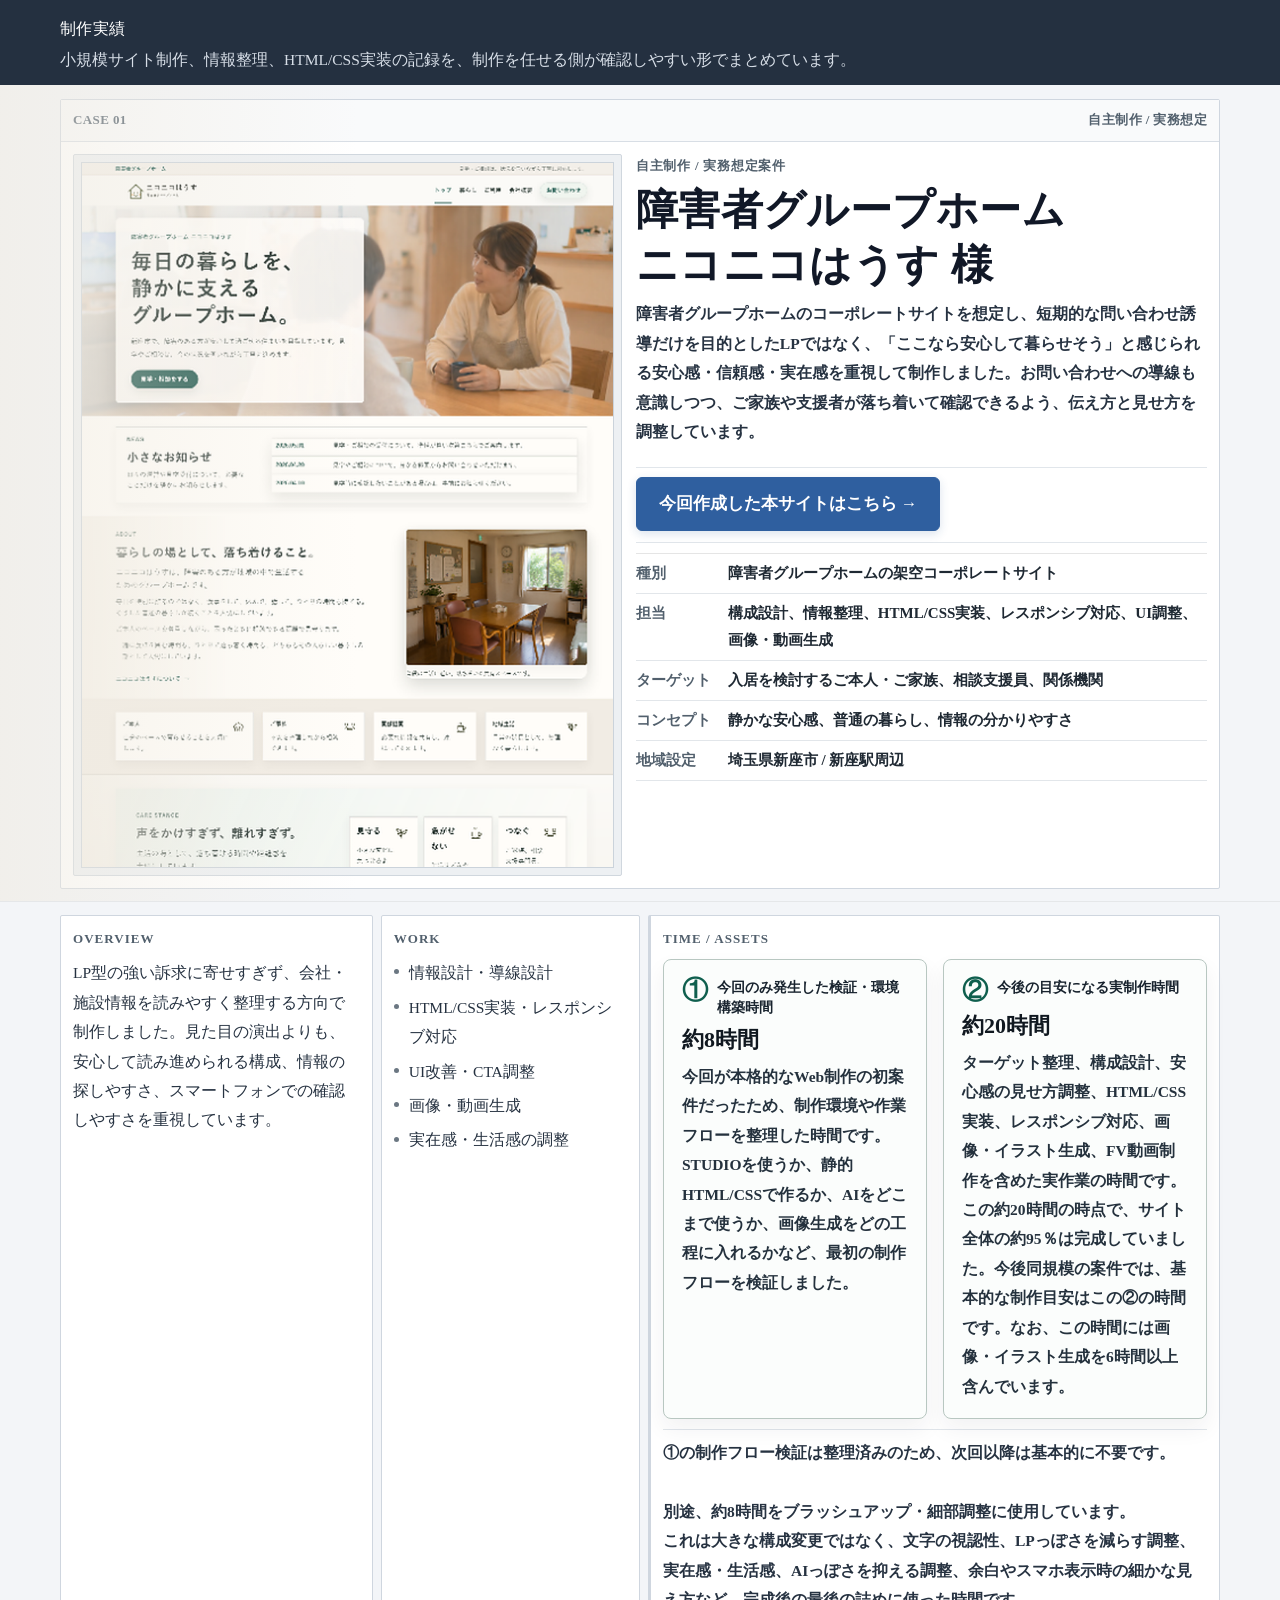
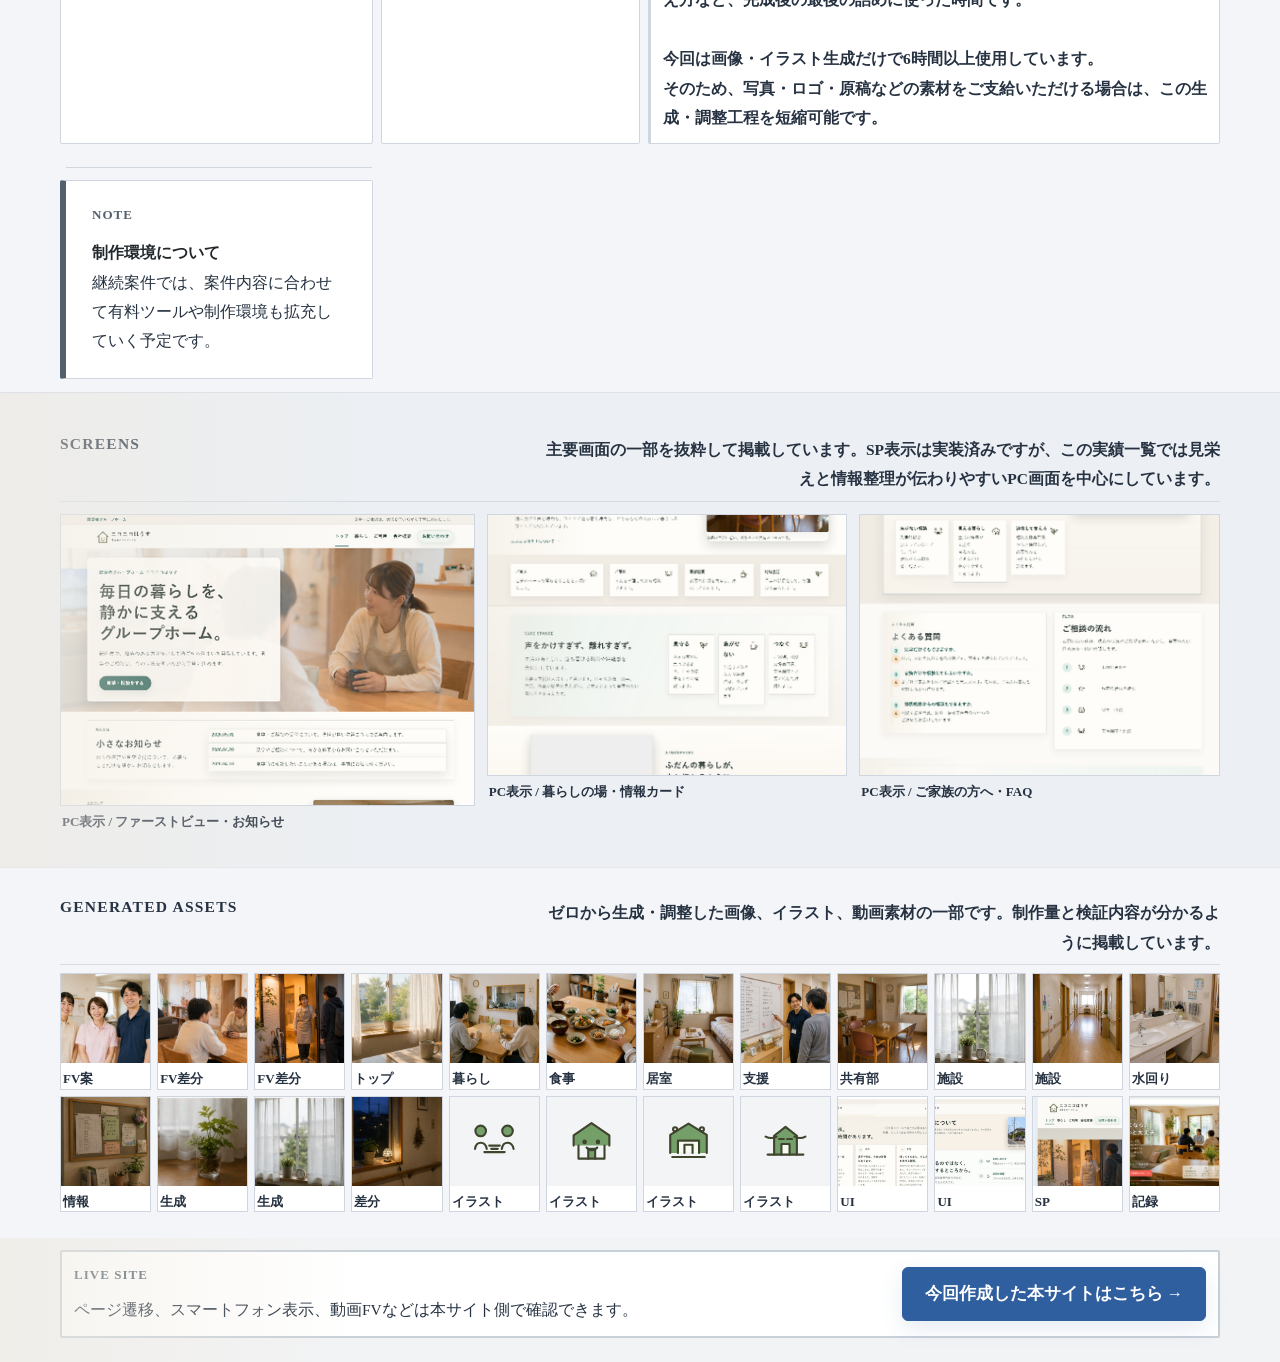
==== commit da673e73: "Add files via upload" ====
--- a/index.html
+++ b/index.html
@@ -1,270 +1,179 @@
 <!DOCTYPE html>
-
 <html lang="ja">
 <head>
-<meta charset="utf-8"/>
-<meta content="width=device-width, initial-scale=1.0" name="viewport"/>
-<title>障害者グループホーム ニコニコはうす｜新座市・新座駅周辺</title>
-<meta content="ニコニコはうすは、埼玉県新座市・新座駅周辺で落ち着いた暮らしを大切にする障害者グループホームです。普通の生活を大切にしながら、安心して過ごせる住まいを目指しています。" name="description"/>
-<link href="assets/img/favicon.ico" rel="icon" sizes="any"/>
-<link href="assets/img/favicon.svg" rel="icon" type="image/svg+xml"/>
-<link href="assets/img/favicon.png" rel="icon" type="image/png"/>
-<link href="assets/img/apple-touch-icon.png" rel="apple-touch-icon"/>
-<link href="assets/css/style.css?v=20260510-integrated" rel="stylesheet"/>
-<meta content="障害者グループホーム ニコニコはうす｜新座市・新座駅周辺" property="og:title"/><meta content="ニコニコはうすは、埼玉県新座市・新座駅周辺で落ち着いた暮らしを大切にする障害者グループホームです。普通の生活を大切にしながら、安心して過ごせる住まいを目指しています。" property="og:description"/><meta content="website" property="og:type"/><meta content="ニコニコはうす" property="og:site_name"/><meta content="assets/img/hero-sub01.png" property="og:image"/><meta content="summary_large_image" name="twitter:card"/></head>
-<body class="page-home">
-<header class="site-header">
-<div aria-hidden="true" class="header-topline">
-<div class="container header-topline-inner">
-<span class="header-access-mini">JR武蔵野線「新座駅」より徒歩約15分</span>
-<a class="header-tel-mini" href="tel:0480000000" aria-label="電話をかける 048-000-0000">
-  <span class="header-tel-number">048-000-0000</span>
-  <span class="header-tel-hours">受付 9:00–18:00</span>
-</a>
-</div>
-</div>
-<div class="container header-inner">
-<a aria-label="ニコニコはうす トップへ" class="site-logo site-logo-image" href="index.html">
-<img alt="ニコニコはうす 障害者グループホーム" src="assets/img/logo-nikoniko-house.svg"/>
-</a>
-<nav aria-label="グローバルナビゲーション" class="site-nav">
-<a class="active" href="index.html">トップ</a>
-<a class="" href="life.html">暮らし</a>
-<a class="" href="guide.html">ご利用</a>
-<a class="" href="company.html">会社概要</a>
-<a class="nav-contact" href="contact.html">お問い合わせ</a>
-</nav>
-</div>
+<meta charset="utf-8">
+<meta name="viewport" content="width=device-width, initial-scale=1.0">
+<title>制作実績 | Web制作記録</title>
+<meta name="description" content="障害者グループホームのコーポレートサイト制作実績。情報設計、HTML/CSS実装、レスポンシブ対応まで行った事例です。">
+<link rel="icon" href="nikoniko/assets/img/favicon.ico" sizes="any">
+<link rel="stylesheet" href="nikoniko/assets/css/style.css?v=portfolio-adjust-20260510">
+</head>
+<body class="portfolio-page portfolio-clean-page portfolio-practical-page portfolio-admin-page">
+<header class="portfolio-header clean-portfolio-header practical-portfolio-header">
+  <div class="portfolio-container">
+    <p class="portfolio-title">制作実績</p>
+    <p class="portfolio-intro">小規模サイト制作、情報整理、HTML/CSS実装の記録を、制作を任せる側が確認しやすい形でまとめています。</p>
+  </div>
 </header>
+
 <main>
-<section class="niko-fv" data-fv-version="fv-video3-synced" id="top-fv">
-<div aria-hidden="true" class="niko-fv-video-stack">
-<video class="niko-fv-video is-consultation is-active" muted="" playsinline="" poster="assets/img/hero-sub01.png" preload="auto">
-<source src="assets/video/fv-consultation.mp4" type="video/mp4"/>
-</video>
-<video class="niko-fv-video is-people" muted="" playsinline="" poster="assets/img/hero-main.png" preload="auto">
-<source src="assets/video/fv-people.mp4" type="video/mp4"/>
-</video>
-<video class="niko-fv-video is-entrance" muted="" playsinline="" poster="assets/img/hero-sub02.png" preload="auto">
-<source src="assets/video/fv-entrance.mp4" type="video/mp4"/>
-</video>
-</div>
-<div aria-hidden="true" class="niko-fv-overlay"></div>
-<div class="container niko-fv-container">
-<div class="niko-fv-copy">
-<p class="niko-fv-label">障害者グループホーム ニコニコはうす</p>
-<h1>毎日の暮らしを、<br/>静かに支える<br/>グループホーム。</h1>
-<p class="niko-fv-lead">新座市で、障害のある方が安心して過ごせる住まいを目指しています。見学やご相談は、今の状況を伺いながら丁寧に進めます。</p>
-<div class="niko-fv-actions">
-<a class="btn-primary" href="contact.html">見学・相談をする</a>
-</div>
-</div>
-</div>
-</section>
-<section class="section news-section">
-<div class="container news-board">
-<div class="news-heading">
-<p class="eyebrow">News</p>
-<h2 class="section-title">小さなお知らせ</h2>
-<p class="section-text">日々の運営や見学受付について、必要なことだけを静かにお知らせします。</p>
-</div>
-<div aria-label="お知らせ一覧" class="news-list">
-<article><time datetime="2026-05-01">2026.05.01</time><p>見学・ご相談の受付について、準備が整い次第こちらでご案内します。</p></article>
-<article><time datetime="2026-04-20">2026.04.20</time><p>見学やご相談について、分かる範囲からお問い合わせいただけます。</p></article>
-<article><time datetime="2026-04-10">2026.04.10</time><p>見学時に確認したいことがある場合は、事前にお知らせください。</p></article>
-</div>
-</div>
-</section>
-<section class="section intro-section" id="about">
-<div class="container intro-layout">
-<div class="intro-text">
-<p class="eyebrow">About</p>
-<h2 class="section-title">暮らしの場として、落ち着けること。</h2>
-<p class="section-lead">ニコニコはうすは、障害のある方が地域の中で生活するためのグループホームです。</p>
-<p class="section-text">毎日を特別に飾るのではなく、食事をして、休んで、話して、ひとりの時間も持てる。そうした普通の暮らしが続くことを大切にしています。</p>
-<p class="section-text">ご本人のペースを尊重しながら、困ったときに相談できる距離で見守ります。</p><p class="section-text">一緒に食卓を囲む時間も、ひとりで落ち着く時間も、どちらもその人らしい暮らしの一部として大切にしています。</p>
-<a class="text-link" href="company.html">ニコニコはうすについて</a>
-</div>
-<figure class="intro-photo photo-soft">
-<img alt="共有スペースの生活の気配" decoding="async" loading="lazy" src="assets/img/common_space_01.jpg"/>
-<figcaption>普段の生活に近い、落ち着いた共有スペースです。</figcaption>
-</figure>
-</div>
-</section>
-<section class="section quiet-band">
-<div class="container reassurance-strip">
-<div><img alt="" aria-hidden="true" class="quiet-card-icon" src="assets/img/illustrations/illust-house.svg"/><span>ご本人</span><p>自分のペースで暮らせることを大切にします。</p></div>
-<div><img alt="" aria-hidden="true" class="quiet-card-icon" src="assets/img/illustrations/illust-consultation.svg"/><span>ご家族</span><p>不安を整理しながら相談できます。</p></div>
-<div><img alt="" aria-hidden="true" class="quiet-card-icon" src="assets/img/illustrations/illust-cup.svg"/><span>関係機関</span><p>必要な情報を共有し、連携して支えます。</p></div>
-<div><img alt="" aria-hidden="true" class="quiet-card-icon" src="assets/img/illustrations/illust-leaf.svg"/><span>地域生活</span><p>日常の延長として、無理なく暮らします。</p></div>
-</div>
-</section>
-<section class="section values-section" id="values">
-<div class="container values-layout">
-<div>
-<p class="eyebrow">Care stance</p>
-<h2 class="section-title">声をかけすぎず、離れすぎず。</h2>
-<p class="section-lead">生活の場として、落ち着ける時間や距離感を大切にしています。</p>
-<p class="section-text">必要な支援は人によって違います。日々の表情、食事、睡眠、外出の様子を見ながら、ご本人にとって無理のない関わり方を考えます。</p>
-</div>
-<div class="value-cards">
-<article><img alt="" aria-hidden="true" class="card-mini-icon" src="assets/img/illustrations/illust-leaf.svg"/><h3>見守る</h3><p>小さな変化に気づけるよう、日々の様子を丁寧に確認します。</p></article>
-<article><img alt="" aria-hidden="true" class="card-mini-icon" src="assets/img/illustrations/illust-cup.svg"/><h3>急がせない</h3><p>生活リズムや人との距離感は、少しずつ整えていきます。</p></article>
-<article><img alt="" aria-hidden="true" class="card-mini-icon" src="assets/img/illustrations/illust-consultation.svg"/><h3>つなぐ</h3><p>ご家族、相談支援専門員、関係機関と必要に応じて連携します。</p></article>
-</div>
-</div>
-</section>
-<section class="section home-air-break-section">
-<div class="container home-air-break">
-<figure class="photo-soft">
-<img alt="室内に入る自然光" decoding="async" loading="lazy" src="assets/img/company_light_01.jpg"/>
-<figcaption>日々の中にある、やわらかな自然光。</figcaption>
-</figure>
-<div>
-<p class="eyebrow">Atmosphere</p>
-<h2 class="section-title">ふだんの暮らしが、少し伝わるように。</h2>
-<p class="section-text">見学前でも、どんな場所か少し想像できるように、共有スペースや生活動線の雰囲気を大切に伝えています。</p>
-</div>
-</div>
-</section>
-<section class="section life-section" id="life">
-<div class="container">
-<div class="section-heading split-heading">
-<div>
-<p class="eyebrow">Daily life</p>
-<h2 class="section-title">暮らしの様子</h2>
-</div>
-<p class="section-lead">食事、居室、共有スペースなど、毎日の暮らしを想像しやすい場所を紹介しています。落ち着いて過ごせること、無理なく続けられることを大切にしています。</p>
-</div>
-<div class="editorial-gallery">
-<figure class="life-photo-large photo-soft"><img alt="食卓まわりの自然な生活感" decoding="async" loading="lazy" src="assets/img/meal.jpg"/><figcaption>あたたかい食事を、無理のない時間で。</figcaption></figure>
-<figure class="life-photo-tall photo-soft"><img alt="居室" decoding="async" loading="lazy" src="assets/img/room.jpg"/><figcaption>ひとりで落ち着ける居室。</figcaption></figure>
-<figure class="life-photo-mid photo-soft"><img alt="共有スペース" decoding="async" loading="lazy" src="assets/img/common_space_01.jpg"/><figcaption>共有スペースは、話しても静かにしてもよい場所。</figcaption></figure>
-<figure class="life-photo-small photo-soft"><img alt="廊下" decoding="async" loading="lazy" src="assets/img/hallway.jpg"/><figcaption>毎日の動線にも、落ち着きがあるように。</figcaption></figure>
-</div>
-<div class="section-link-row"><a class="text-link" href="life.html">暮らしについて詳しく見る</a></div>
-</div>
-</section>
-<section class="section support-section" id="support">
-<div class="container support-layout">
-<figure class="support-photo photo-soft"><img alt="支援の様子" decoding="async" loading="lazy" src="assets/img/support.jpg"/><figcaption>困りごとは、毎日の中で一緒に確認します。</figcaption></figure>
-<div>
-<p class="eyebrow">Support</p>
-<h2 class="section-title">日々の小さな困りごとを、暮らしの中で支えます。</h2>
-<p class="section-lead">特別な場面だけではなく、毎日の中で必要なことを一緒に確認します。</p>
-<div class="simple-list">
-<article><img alt="" aria-hidden="true" class="card-mini-icon" src="assets/img/illustrations/illust-start.svg"/><h3>生活リズム</h3><p>起床、食事、服薬、外出など、その方に合った流れを整えます。</p></article>
-<article><img alt="" aria-hidden="true" class="card-mini-icon" src="assets/img/illustrations/illust-consultation.svg"/><h3>関係機関との連携</h3><p>ご本人の意思を中心に、ご家族や相談支援専門員などと必要な範囲で連携します。</p></article>
-<article><img alt="" aria-hidden="true" class="card-mini-icon" src="assets/img/illustrations/illust-house.svg"/><h3>安心できる距離感</h3><p>必要な時に声をかけ、ひとりの時間も大切にします。</p></article>
-</div>
-</div>
-</div>
-</section>
-<section class="section family-section" id="family">
-<div class="container family-layout family-card-strong">
-<div class="family-text">
-<p class="eyebrow">For family</p>
-<h2 class="section-title">ご家族の方へ</h2>
-<p class="section-lead">住まいを変える不安を、急がず一つずつ整理していきます。</p>
-<p class="section-text">住まいを変えることは、ご本人にとってもご家族にとっても大きな出来事です。だからこそ、すぐに結論を出すのではなく、今の生活、不安、困っていることを一つずつ伺います。</p>
-<p class="section-text">見学の段階では、入居を決める必要はありません。ご本人に合うか、生活の雰囲気が合うか、支援の距離感が合うかを一緒に確認していきます。</p><p class="section-text">ご家族だけで先に相談したい場合や、相談支援専門員の方と一緒に確認したい場合も、状況に合わせて進めます。</p>
-<div class="family-notes">
-<article><img alt="" aria-hidden="true" class="card-mini-icon" src="assets/img/illustrations/illust-consultation.svg"/><h3>急がない相談</h3><p>入居時期が決まっていなくても、今の状況からお聞かせください。</p></article>
-<article><img alt="" aria-hidden="true" class="card-mini-icon" src="assets/img/illustrations/illust-house.svg"/><h3>見える暮らし</h3><p>生活の様子や支援の考え方を、できるだけ分かりやすく共有します。</p></article>
-<article><img alt="" aria-hidden="true" class="card-mini-icon" src="assets/img/illustrations/illust-leaf.svg"/><h3>連携して支える</h3><p>相談支援専門員や医療機関など、必要な方と連携しながら進めます。</p></article>
-</div>
-</div>
-<figure class="family-photo photo-soft">
-<img alt="小さなお知らせ掲示" decoding="async" loading="lazy" src="assets/img/news_board_01.jpg"/>
-<figcaption>ご本人の暮らしを中心に、ご家族の不安も一緒に整理します。</figcaption>
-</figure>
-</div>
-</section>
-<section class="section guide-section">
-<div class="container lower-two-column">
-<section class="faq-panel" id="faq">
-<p class="eyebrow">よくある質問</p>
-<h2 class="section-title">よくある質問</h2>
-<div class="faq-list">
-<article class="faq-item"><h3>見学だけでもできますか。</h3><p class="faq-answer">はい。入居を決める前の段階でも、雰囲気を確認していただけます。</p></article>
-<article class="faq-item"><h3>家族だけで相談してもよいですか。</h3><p class="faq-answer">まずはご家族からのご相談でも大丈夫です。その後、ご本人の意向も確認しながら進めます。</p></article>
-<article class="faq-item"><h3>関係機関からの相談もできますか。</h3><p class="faq-answer">相談支援専門員、医療・福祉関係者の方からのご連絡もお受けしています。</p></article>
-</div>
-</section>
-<section class="flow-panel">
-<p class="eyebrow">Flow</p>
-<h2 class="section-title">ご相談の流れ</h2>
-<p class="section-text">お問い合わせ後、現在の状況やご希望を伺いながら、無理のない進め方を一緒に確認します。</p>
-<ol class="flow-list">
-<li><span>1</span><img alt="" aria-hidden="true" class="flow-illust" src="assets/img/illustrations/illust-consultation.svg"/><p>お問い合わせ</p></li>
-<li><span>2</span><img alt="" aria-hidden="true" class="flow-illust" src="assets/img/illustrations/illust-start.svg"/><p>現在の状況を確認</p></li>
-<li><span>3</span><img alt="" aria-hidden="true" class="flow-illust" src="assets/img/illustrations/illust-tour.svg"/><p>見学・面談</p></li>
-<li><span>4</span><img alt="" aria-hidden="true" class="flow-illust" src="assets/img/illustrations/illust-trial.svg"/><p>関係機関と相談</p></li>
-</ol>
-</section>
-</div>
-</section>
-<section class="section contact-section home-contact-section" id="contact">
-<div class="container contact-panel">
-<div class="contact-text">
-<p class="eyebrow">Contact</p>
-<h2 class="section-title">まずは、今の状況をお聞かせください。</h2>
-<p class="section-lead">見学や入居のご相談、現在の生活についての不安など、分かる範囲で大丈夫です。</p>
-<p class="section-text">すぐに決めるためではなく、これからの暮らしを一緒に整理するためのご相談としてお受けしています。</p>
-<a class="btn-primary" href="contact.html">お問い合わせへ</a>
-</div>
-<div class="contact-box">
-<div class="contact-item"><span>お電話</span><strong><a href="tel:0300000000">048-000-000</a></strong></div>
-<div class="contact-item"><span>メール</span><strong><a href="mailto:info@example.com">info@example.com</a></strong></div>
-<p class="footer-small">受付時間外の場合は、メールでご連絡ください。確認後、順次折り返しご連絡します。</p>
-</div>
-</div>
-</section>
-<div class="top-area-note">
-<p>埼玉県新座市・新座駅周辺で、普通の暮らしを大切にしています。</p>
-</div>
+  <section class="portfolio-work clean-case-hero practical-case-hero">
+    <div class="portfolio-container">
+      <article class="portfolio-case-card clean-case-card practical-case-card">
+        <div class="case-meta practical-case-meta">
+          <span>CASE 01</span>
+          <span>自主制作 / 実務想定</span>
+        </div>
 
-<div style="margin-top:40px;padding:18px 20px;background:#f5f5f5;border-radius:14px;font-size:0.9rem;line-height:1.9;color:#555;">
-<strong style="display:block;margin-bottom:6px;color:#222;">制作環境について</strong>
-継続案件では、必要に応じて有料ツールや制作環境も拡充予定です。
-</div>
+        <div class="clean-case-layout practical-case-layout">
+          <div class="clean-case-shot practical-case-shot">
+            <img src="img/portfolio/nikoniko/screen_pc_01_fv_news.png" alt="ニコニコはうす PC表示 FVとお知らせ">
+          </div>
+
+          <div class="case-content clean-case-content practical-case-content">
+            <p class="case-client-label">自主制作 / 実務想定案件</p>
+            <h1>障害者グループホーム<br>ニコニコはうす 様</h1>
+            <p class="case-summary">
+              障害者グループホームのコーポレートサイトを想定し、短期的な問い合わせ誘導だけを目的としたLPではなく、「ここなら安心して暮らせそう」と感じられる安心感・信頼感・実在感を重視して制作しました。お問い合わせへの導線も意識しつつ、ご家族や支援者が落ち着いて確認できるよう、伝え方と見せ方を調整しています。
+            </p>
+
+            <div class="clean-primary-actions practical-primary-actions">
+              <a class="case-button case-button-strong" href="nikoniko/index.html">今回作成した本サイトはこちら</a>
+            </div>
+
+            <dl class="case-table clean-case-table practical-case-table">
+              <div><dt>種別</dt><dd>障害者グループホームの架空コーポレートサイト</dd></div>
+              <div><dt>担当</dt><dd>構成設計、情報整理、HTML/CSS実装、レスポンシブ対応、UI調整、画像・動画生成</dd></div>
+              <div><dt>ターゲット</dt><dd>入居を検討するご本人・ご家族、相談支援員、関係機関</dd></div>
+              <div><dt>コンセプト</dt><dd>静かな安心感、普通の暮らし、情報の分かりやすさ</dd></div>
+              <div><dt>地域設定</dt><dd>埼玉県新座市 / 新座駅周辺</dd></div>
+            </dl>
+          </div>
+        </div>
+      </article>
+    </div>
+  </section>
+
+  <section class="portfolio-detail-section practical-detail-section practical-summary-section">
+    <div class="portfolio-container practical-summary-grid">
+      <div class="practical-summary-block">
+        <p class="detail-kicker">OVERVIEW</p>
+        <p>
+          LP型の強い訴求に寄せすぎず、会社・施設情報を読みやすく整理する方向で制作しました。見た目の演出よりも、安心して読み進められる構成、情報の探しやすさ、スマートフォンでの確認しやすさを重視しています。
+        </p>
+      </div>
+      <div class="practical-summary-block">
+        <p class="detail-kicker">WORK</p>
+        <ul class="practical-plain-list">
+          <li>情報設計・導線設計</li>
+          <li>HTML/CSS実装・レスポンシブ対応</li>
+          <li>UI改善・CTA調整</li>
+          <li>画像・動画生成</li>
+          <li>実在感・生活感の調整</li>
+        </ul>
+      </div>
+      <div class="practical-summary-block practical-time-block">
+        <p class="detail-kicker">TIME / ASSETS</p>
+        <div class="time-compare-box">
+          <div class="time-compare-item">
+            <p class="time-label"><span>①</span>今回のみ発生した検証・環境構築時間</p>
+            <p class="time-hours">約8時間</p>
+            <p class="time-text">今回が本格的なWeb制作の初案件だったため、制作環境や作業フローを整理した時間です。STUDIOを使うか、静的HTML/CSSで作るか、AIをどこまで使うか、画像生成をどの工程に入れるかなど、最初の制作フローを検証しました。</p>
+          </div>
+          <div class="time-compare-item">
+            <p class="time-label"><span>②</span>今後の目安になる実制作時間</p>
+            <p class="time-hours">約20時間</p>
+            <p class="time-text">ターゲット整理、構成設計、安心感の見せ方調整、HTML/CSS実装、レスポンシブ対応、画像・イラスト生成、FV動画制作を含めた実作業の時間です。この約20時間の時点で、サイト全体の約95％は完成していました。今後同規模の案件では、基本的な制作目安はこの②の時間です。なお、この時間には画像・イラスト生成を6時間以上含んでいます。</p>
+          </div>
+        </div>
+        <p class="time-note">①の制作フロー検証は整理済みのため、次回以降は基本的に不要です。<br><br><strong>別途、約8時間をブラッシュアップ・細部調整に使用しています。</strong><br>これは大きな構成変更ではなく、文字の視認性、LPっぽさを減らす調整、実在感・生活感、AIっぽさを抑える調整、余白やスマホ表示時の細かな見え方など、完成後の最後の詰めに使った時間です。<br><br><strong>今回は画像・イラスト生成だけで6時間以上使用しています。</strong><br>そのため、写真・ロゴ・原稿などの素材をご支給いただける場合は、この生成・調整工程を短縮可能です。</p>
+      </div>
+      <div class="practical-summary-block practical-env-block">
+        <p class="detail-kicker">NOTE</p>
+        <p><strong>制作環境について</strong><br>継続案件では、案件内容に合わせて有料ツールや制作環境も拡充していく予定です。</p>
+      </div>
+    </div>
+  </section>
+
+      <section class="portfolio-detail-section portfolio-detail-muted practical-screens-section">
+    <div class="portfolio-container">
+      <div class="practical-section-head">
+        <p class="detail-kicker">SCREENS</p>
+        <p>主要画面の一部を抜粋して掲載しています。SP表示は実装済みですが、この実績一覧では見栄えと情報整理が伝わりやすいPC画面を中心にしています。</p>
+      </div>
+
+      <div class="portfolio-screen-final-grid">
+        <div class="portfolio-screen-final-card portfolio-screen-final-card-main">
+          <div class="portfolio-screen-final-image">
+            <img src="img/portfolio/nikoniko/screen_final_01_fv_news.png" alt="PC表示 ファーストビューとお知らせ">
+          </div>
+          <p class="portfolio-screen-final-caption">PC表示 / ファーストビュー・お知らせ</p>
+        </div>
+
+        <div class="portfolio-screen-final-card">
+          <div class="portfolio-screen-final-image">
+            <img src="img/portfolio/nikoniko/screen_final_02_living_visible.png" alt="PC表示 暮らしの場とサポート">
+          </div>
+          <p class="portfolio-screen-final-caption">PC表示 / 暮らしの場・情報カード</p>
+        </div>
+
+        <div class="portfolio-screen-final-card">
+          <div class="portfolio-screen-final-image">
+            <img src="img/portfolio/nikoniko/screen_final_03_family_flow.png" alt="PC表示 ご家族の方へとよくある質問">
+          </div>
+          <p class="portfolio-screen-final-caption">PC表示 / ご家族の方へ・FAQ</p>
+        </div>
+      </div>
+    </div>
+  </section>
+
+<section class="portfolio-detail-section practical-material-section">
+    <div class="portfolio-container">
+      <div class="practical-section-head">
+        <p class="detail-kicker">GENERATED ASSETS</p>
+        <p>ゼロから生成・調整した画像、イラスト、動画素材の一部です。制作量と検証内容が分かるように掲載しています。</p>
+      </div>
+
+      <div class="material-thumb-grid">
+        <figure><img src="nikoniko/assets/img/hero-main.png" alt="FV候補"><figcaption>FV案</figcaption></figure>
+        <figure><img src="nikoniko/assets/img/hero-sub01.png" alt="FV候補"><figcaption>FV差分</figcaption></figure>
+        <figure><img src="nikoniko/assets/img/hero-sub02.png" alt="FV候補"><figcaption>FV差分</figcaption></figure>
+        <figure><img src="nikoniko/assets/img/top_main_01.jpg" alt="トップ画像"><figcaption>トップ</figcaption></figure>
+        <figure><img src="nikoniko/assets/img/life-living.jpg" alt="暮らし画像"><figcaption>暮らし</figcaption></figure>
+        <figure><img src="nikoniko/assets/img/meal.jpg" alt="食事画像"><figcaption>食事</figcaption></figure>
+        <figure><img src="nikoniko/assets/img/room.jpg" alt="居室画像"><figcaption>居室</figcaption></figure>
+        <figure><img src="nikoniko/assets/img/support.jpg" alt="支援画像"><figcaption>支援</figcaption></figure>
+        <figure><img src="nikoniko/assets/img/common_space_01.jpg" alt="共有スペース"><figcaption>共有部</figcaption></figure>
+        <figure><img src="nikoniko/assets/img/company-air-window.jpg" alt="施設画像"><figcaption>施設</figcaption></figure>
+        <figure><img src="nikoniko/assets/img/company-air-hallway.jpg" alt="施設画像"><figcaption>施設</figcaption></figure>
+        <figure><img src="nikoniko/assets/img/company-air-washroom.jpg" alt="洗面画像"><figcaption>水回り</figcaption></figure>
+        <figure><img src="nikoniko/assets/img/news_board_01.jpg" alt="掲示板画像"><figcaption>情報</figcaption></figure>
+        <figure><img src="nikoniko/assets/img/generated/generated-detail-green.jpg" alt="生成画像"><figcaption>生成</figcaption></figure>
+        <figure><img src="nikoniko/assets/img/generated/generated-window-view.jpg" alt="生成画像"><figcaption>生成</figcaption></figure>
+        <figure><img src="nikoniko/assets/img/night_footer_01.jpg" alt="フッター画像"><figcaption>差分</figcaption></figure>
+        <figure><img src="nikoniko/assets/img/illustrations/illust-consultation.svg" alt="相談イラスト"><figcaption>イラスト</figcaption></figure>
+        <figure><img src="nikoniko/assets/img/illustrations/illust-house.svg" alt="家イラスト"><figcaption>イラスト</figcaption></figure>
+        <figure><img src="nikoniko/assets/img/illustrations/illust-tour.svg" alt="見学イラスト"><figcaption>イラスト</figcaption></figure>
+        <figure><img src="nikoniko/assets/img/illustrations/illust-start.svg" alt="開始イラスト"><figcaption>イラスト</figcaption></figure>
+        <figure><img src="img/portfolio/nikoniko/scenes-pc.jpg" alt="UIスクリーン"><figcaption>UI</figcaption></figure>
+        <figure><img src="img/portfolio/nikoniko/flow-pc.jpg" alt="UIスクリーン"><figcaption>UI</figcaption></figure>
+        <figure><img src="img/portfolio/nikoniko/top-sp.jpg" alt="スマートフォンUI"><figcaption>SP</figcaption></figure>
+        <figure><img src="nikoniko/assets/img/portfolio/portfolio-site-top.png" alt="調整記録"><figcaption>記録</figcaption></figure>
+      </div>
+    </div>
+  </section>
+
+  <section class="portfolio-site-link-section practical-link-section">
+    <div class="portfolio-container clean-link-box practical-link-box">
+      <div>
+        <p class="detail-kicker">LIVE SITE</p>
+        <p>ページ遷移、スマートフォン表示、動画FVなどは本サイト側で確認できます。</p>
+      </div>
+      <a class="case-button clean-large-button case-button-strong" href="nikoniko/index.html">今回作成した本サイトはこちら</a>
+    </div>
+  </section>
 
 </main>
-<nav aria-label="スマートフォン用固定ナビゲーション" class="sp-bottom-nav">
-<a href="index.html">トップ</a>
-<a href="life.html">暮らし</a>
-<a href="guide.html">ご利用</a>
-<a href="company.html">会社</a>
-<a href="contact.html">相談</a>
-</nav>
-<footer class="site-footer">
-<div class="container footer-main">
-<div class="footer-about">
-<a aria-label="ニコニコはうす トップへ" class="footer-logo" href="index.html">
-<img alt="ニコニコはうす 障害者グループホーム" src="assets/img/logo-nikoniko-house.svg"/>
-</a>
-<p>地域の中で、落ち着いて暮らせる毎日を支える障害者グループホームです。</p>
-<p class="footer-small">見学・入居相談・関係機関の方からのご相談も、まずは分かる範囲でお聞かせください。</p>
-</div>
-<div aria-label="フッターナビゲーション" class="footer-links">
-<a href="index.html">トップ</a>
-<a href="life.html">暮らし</a>
-<a href="guide.html">ご利用</a>
-<a href="company.html">会社概要</a>
-<a href="contact.html">お問い合わせ</a>
-</div>
-<div class="footer-info">
-<p><strong>所在地</strong><br/>〒000-0000<br/>埼玉県新座市</p>
-<p><strong>連絡先</strong><br/>TEL：<a href="tel:0300000000">048-000-000</a><br/>MAIL：<a href="mailto:info@example.com">info@example.com</a></p>
-<p class="footer-copy">© ニコニコはうす</p>
-</div>
-</div>
-<div class="container footer-bottom">
-<span>© ニコニコはうす</span>
-<span>障害福祉サービス・共同生活援助</span>
-</div>
-</footer>
-<script src="assets/js/main.js?v=20260510-integrated"></script>
 
 
 
--- a/nikoniko/assets/css/style.css
+++ b/nikoniko/assets/css/style.css
@@ -0,0 +1,11053 @@
+*,*::before,*::after{box-sizing:border-box}
+:root{
+  --ink:#2f3a36;
+  --muted:#56635e;
+  --soft:#fbfaf7;
+  --paper:#fffdf9;
+  --warm:#f3eee6;
+  --warm-2:#eee6da;
+  --green:#245f54;
+  --green-soft:#e8f2ee;
+  --line:rgba(47,58,54,.12);
+  --shadow:0 10px 28px rgba(47,58,54,.055);
+}
+html{scroll-behavior:smooth}
+body{margin:0;font-family:"Yu Gothic","Hiragino Kaku Gothic ProN","Meiryo",sans-serif;font-size:16px;line-height:1.9;color:var(--ink);background:var(--soft);-webkit-font-smoothing:antialiased;text-rendering:optimizeLegibility}
+img{max-width:100%;display:block}
+a{color:inherit;text-decoration:none}
+p,h1,h2,h3{overflow-wrap:anywhere;text-wrap:pretty}
+.container{width:min(1120px,calc(100% - 48px));margin:0 auto}
+
+.site-header{position:sticky;top:0;z-index:40;background:rgba(251,250,247,.96);backdrop-filter:blur(14px);border-bottom:1px solid rgba(47,58,54,.1)}
+.header-topline{background:rgba(241,236,228,.72);border-bottom:1px solid rgba(47,58,54,.075);font-size:12px;color:#64716b}
+.header-topline-inner{min-height:28px;display:flex;align-items:center;justify-content:space-between;gap:18px;letter-spacing:.02em}
+.header-topline-inner span:first-child{font-weight:700;color:var(--green)}
+.header-inner{min-height:74px;display:flex;align-items:center;justify-content:space-between;gap:26px}
+.site-logo{display:grid;grid-template-columns:auto 1fr;grid-template-areas:"mark name" "mark sub";column-gap:11px;align-items:center;color:var(--green);white-space:nowrap}
+.logo-mark{grid-area:mark;width:38px;height:38px;display:inline-flex;align-items:center;justify-content:center;border:1px solid rgba(36,95,84,.22);border-radius:50%;background:#fffdf9;font-size:12px;font-weight:700;letter-spacing:.02em}
+.logo-text{grid-area:name;font-size:20px;font-weight:700;letter-spacing:.04em;line-height:1.25}
+.logo-sub{grid-area:sub;font-size:11px;font-weight:600;letter-spacing:.08em;color:#68746f;line-height:1.25}
+.site-nav{display:flex;align-items:center;gap:21px;font-size:14px;color:#3d4a45}
+.site-nav a{position:relative;font-weight:600;letter-spacing:.02em;line-height:1.4;transition:color .2s ease;padding:4px 0}
+.site-nav a:hover,.site-nav a.active{color:var(--green)}
+.site-nav a.active::after{content:"";position:absolute;left:0;right:0;bottom:-18px;height:2px;background:var(--green);border-radius:999px;opacity:.8}
+.nav-contact{padding:10px 17px!important;border:1px solid rgba(36,95,84,.38);border-radius:999px;background:#fffdf9;color:var(--green)!important}
+.nav-contact.active{background:var(--green);color:#fff!important}
+.nav-contact.active::after{display:none}
+
+.section{padding:68px 0}
+.eyebrow{margin:0 0 10px;font-size:12px;font-weight:700;letter-spacing:.12em;text-transform:uppercase;color:var(--green)}
+.section-title{margin:0 0 18px;font-size:clamp(24px,2.2vw,32px);line-height:1.55;letter-spacing:.025em;font-weight:700;color:var(--green);max-width:13.5em}
+.section-lead{margin:0 0 18px;font-size:clamp(16px,1.42vw,18px);line-height:2;color:#2f3a36;max-width:41em}
+.section-text{margin:0 0 12px;font-size:15.5px;line-height:2;color:#46524d;max-width:48em}
+.text-link{display:inline-flex;align-items:center;gap:8px;margin-top:14px;font-size:14px;font-weight:700;color:var(--green)}
+.text-link::after{content:"→";font-size:14px;transform:translateY(-1px)}
+.section-link-row{margin-top:24px;text-align:right}
+
+.photo-soft{margin:0}
+.photo-soft img{width:100%;border-radius:5px;object-fit:cover;box-shadow:var(--shadow);border:1px solid rgba(47,58,54,.08);background:#eee}
+.photo-soft figcaption{margin-top:9px;font-size:12.5px;line-height:1.75;color:#68746f}
+.btn-primary{display:inline-flex;align-items:center;justify-content:center;min-height:44px;padding:12px 22px;border-radius:999px;background:var(--green);border:1px solid var(--green);color:#fff;font-size:14px;font-weight:700;line-height:1.4;letter-spacing:.02em;box-shadow:0 6px 16px rgba(36,95,84,.12)}
+.btn-primary:hover{opacity:.92}
+.btn-text{display:inline-flex;align-items:center;font-size:14px;font-weight:700;color:var(--green)}
+.btn-text::after{content:"→";margin-left:8px}
+
+.hero-corporate{position:relative;min-height:520px;overflow:hidden;background:#efe8dd}
+.hero-slider{position:absolute;inset:0}
+.slide{position:absolute;inset:0;width:100%;height:100%;object-fit:cover;object-position:center;opacity:0;transition:opacity 1.6s ease,transform 7.5s linear;transform:scale(1)}
+.slide.active{opacity:1;transform:scale(1.035)}
+.hero-shade{position:absolute;inset:0;background:linear-gradient(90deg,rgba(25,30,27,.27),rgba(25,30,27,.05) 52%,rgba(25,30,27,.08))}
+.hero-container{position:relative;min-height:520px;display:flex;align-items:center}
+.hero-copy{width:min(560px,100%);padding:35px 39px 37px;background:rgba(255,253,249,.91);border:1px solid rgba(255,255,255,.65);border-radius:7px;box-shadow:0 20px 48px rgba(0,0,0,.12)}
+.hero-label{margin:0 0 14px;font-size:13px;font-weight:700;letter-spacing:.08em;color:var(--green)}
+.hero-copy h1{margin:0 0 16px;font-size:clamp(34px,4.3vw,52px);line-height:1.32;font-weight:600;letter-spacing:.035em;color:#24332d}
+.hero-lead{margin:0 0 24px;font-size:15.5px;line-height:2;color:#3f4b46;max-width:35em}
+.hero-actions{display:flex;align-items:center;gap:20px;flex-wrap:wrap}
+
+.intro-section{background:#fffdf9}
+.intro-layout{display:grid;grid-template-columns:1fr 430px;gap:64px;align-items:center}
+.intro-text{max-width:620px}
+.intro-photo img{aspect-ratio:4/3}
+.quiet-band{padding:28px 0;background:#f1ece4;border-top:1px solid rgba(47,58,54,.07);border-bottom:1px solid rgba(47,58,54,.07)}
+.reassurance-strip{display:grid;grid-template-columns:1.35fr repeat(3,1fr);gap:22px;align-items:start}
+.reassurance-strip div{padding:0 18px;border-left:1px solid rgba(47,58,54,.12)}
+.reassurance-strip div:first-child{padding-left:0;border-left:none}
+.reassurance-strip span{display:block;margin:0 0 6px;font-size:13px;font-weight:700;color:var(--green)}
+.reassurance-strip .strip-label{font-size:12px;letter-spacing:.1em;text-transform:uppercase}
+.reassurance-strip p{margin:0;font-size:14px;line-height:1.85;color:#54615c}
+
+.values-section{background:linear-gradient(180deg,#fbfaf7,#f6f3ed)}
+.values-layout{display:grid;grid-template-columns:.88fr 1fr;gap:52px;align-items:center;padding:42px 48px;border:1px solid rgba(47,58,54,.1);background:linear-gradient(115deg,rgba(232,242,238,.82),rgba(255,253,249,.86));box-shadow:var(--shadow)}
+.values-photo img{aspect-ratio:4/3}
+.value-cards{display:grid;grid-template-columns:repeat(3,minmax(0,1fr));gap:14px;margin-top:26px}
+.value-card{padding:18px 16px;background:rgba(255,253,249,.78);border:1px solid rgba(47,58,54,.14)}
+.value-card h3{margin:0 0 8px;font-size:15px;line-height:1.6;color:var(--green)}
+.value-card p{margin:0;font-size:14.5px;line-height:1.85;color:#46524d}
+
+.life-section{background:#fbfaf7}
+.split-heading{display:grid;grid-template-columns:.78fr 1.22fr;gap:48px;align-items:start;margin-bottom:34px}
+.editorial-gallery{display:grid;grid-template-columns:1.18fr .82fr 1fr .78fr;gap:18px;align-items:start}
+.life-photo{margin:0}
+.life-photo img{width:100%;object-fit:cover;border-radius:5px;box-shadow:0 8px 20px rgba(47,58,54,.055);border:1px solid rgba(47,58,54,.08)}
+.life-photo-large img{aspect-ratio:4/3}
+.life-photo-tall img{aspect-ratio:3/4}
+.life-photo-mid img{aspect-ratio:4/3}
+.life-photo-small{margin-top:34px}
+.life-photo-small img{aspect-ratio:4/5}
+.life-photo figcaption{margin-top:8px;font-size:12.4px;line-height:1.65;color:#68746f;text-align:center}
+
+.support-section{background:#fffdf9}
+.support-layout{display:grid;grid-template-columns:1fr 370px;gap:62px;align-items:center}
+.support-text{max-width:700px}
+.support-photo img{aspect-ratio:4/3}
+.simple-list{display:grid;grid-template-columns:1fr 1fr;gap:16px;margin-top:26px}
+.simple-list.three{grid-template-columns:repeat(3,minmax(0,1fr))}
+.simple-list article{padding:18px 17px 16px;border:1px solid rgba(47,58,54,.14);background:rgba(255,253,249,.72)}
+.simple-list h3{margin:0 0 8px;font-size:15px;line-height:1.6;color:var(--green)}
+.simple-list p{margin:0;font-size:14.6px;line-height:1.9;color:#46524d}
+
+.family-section{background:var(--warm);padding:72px 0}
+.family-layout{display:grid;grid-template-columns:1fr 410px;gap:64px;align-items:center}
+.family-text{max-width:735px}
+.family-photo img{aspect-ratio:4/3}
+.family-notes{margin-top:26px;display:grid;gap:10px;max-width:680px}
+.family-notes article{display:grid;grid-template-columns:44px 1fr;gap:14px;align-items:start;padding:14px 0;border-top:1px solid rgba(47,58,54,.12)}
+.family-notes span{font-size:12px;font-weight:700;color:var(--green);letter-spacing:.08em}
+.family-notes p{margin:0;font-size:14.8px;line-height:1.85;color:#46524d}
+
+.guide-section{background:#fbfaf7;padding:58px 0 38px}
+.lower-two-column{display:grid;grid-template-columns:1.05fr .95fr;gap:26px;align-items:start}
+.faq-panel,.flow-panel,.quiet-callout{padding:30px 30px 32px;background:rgba(255,253,249,.86);border:1px solid rgba(47,58,54,.12);box-shadow:0 6px 18px rgba(47,58,54,.035)}
+.faq-list{display:grid;gap:13px}
+.faq-item{padding:0 0 13px;border-bottom:1px solid rgba(47,58,54,.1)}
+.faq-item:last-child{border-bottom:none;padding-bottom:0}
+.faq-item h3{margin:0 0 5px;font-size:15px;line-height:1.65;color:var(--green)}
+.faq-item p{margin:0;font-size:14.7px;line-height:1.9;color:#46524d}
+.flow-list{list-style:none;margin:20px 0 0;padding:0;display:grid;gap:12px}
+.flow-list li{display:grid;grid-template-columns:32px 1fr;gap:12px;align-items:start;padding:10px 0;border-bottom:1px solid rgba(47,58,54,.08)}
+.flow-list li:last-child{border-bottom:none}
+.flow-list span{display:inline-flex;align-items:center;justify-content:center;width:28px;height:28px;border-radius:50%;background:var(--green-soft);color:var(--green);font-size:13px;font-weight:700}
+.flow-list p{margin:0;font-size:14.8px;line-height:1.85;color:#46524d}
+.large-flow{margin-top:0}
+.large-flow li{grid-template-columns:42px 1fr;padding:18px 0}
+.large-flow span{width:34px;height:34px}
+.large-flow strong{display:block;margin-bottom:3px;color:var(--green);font-size:16px}
+
+.contact-section{background:#fbfaf7;padding:38px 0 68px}
+.contact-panel{display:grid;grid-template-columns:.95fr 1.05fr;gap:38px;align-items:center;padding:36px;background:linear-gradient(105deg,rgba(255,253,249,.92),rgba(232,242,238,.76));border:1px solid rgba(47,58,54,.13);box-shadow:var(--shadow)}
+.contact-text{max-width:560px}
+.contact-box{padding:22px;background:rgba(255,253,249,.86);border:1px solid rgba(47,58,54,.14);display:grid;gap:13px}
+.contact-box.wide{margin-top:24px;max-width:520px}
+.contact-item{padding-bottom:12px;border-bottom:1px solid rgba(47,58,54,.1)}
+.contact-item:last-of-type{border-bottom:none;padding-bottom:0}
+.contact-item span{display:block;margin-bottom:5px;font-size:13px;font-weight:700;letter-spacing:.04em;color:#68746f}
+.contact-item strong{font-size:16px;font-weight:600;color:#2f3a36}
+
+.site-footer{padding:46px 0 24px;background:#f1ece4;border-top:1px solid rgba(47,58,54,.1)}
+.footer-main{display:grid;grid-template-columns:1.25fr .85fr 1.1fr;gap:42px;align-items:start;color:#56635e;font-size:13.5px;line-height:1.9}
+.footer-brand{margin-bottom:10px;font-size:19px;font-weight:700;letter-spacing:.04em;color:var(--green)}
+.footer-about p,.footer-info p{margin:0 0 8px;max-width:350px}
+.footer-small{font-size:12.8px;color:#6b7671}
+.footer-links{display:grid;grid-template-columns:1fr;gap:7px}
+.footer-links a{font-weight:600;color:#3f4b46}
+.footer-info strong{font-size:12.5px;color:var(--green);letter-spacing:.04em}
+.footer-bottom{margin-top:28px;padding-top:18px;border-top:1px solid rgba(47,58,54,.09);font-size:12px;color:#727d78;display:flex;align-items:center;justify-content:space-between;gap:16px}
+
+.sub-page{background:#fbfaf7}
+.sub-hero{padding:84px 0 70px;background:linear-gradient(180deg,rgba(232,242,238,.94),rgba(251,250,247,.92));border-bottom:1px solid rgba(47,58,54,.08)}
+.sub-hero-inner{max-width:980px}
+.sub-label{margin:0 0 14px;font-size:13px;font-weight:700;letter-spacing:.1em;text-transform:uppercase;color:var(--green)}
+.sub-hero h1{margin:0 0 18px;font-size:clamp(34px,4vw,48px);line-height:1.35;font-weight:600;letter-spacing:.035em;color:#24332d}
+.sub-hero p{margin:0;max-width:720px;font-size:16px;line-height:2;color:#4c5954}
+.sub-intro-layout{display:grid;grid-template-columns:1fr 420px;gap:58px;align-items:center}
+.sub-intro-layout.reverse{grid-template-columns:420px 1fr}
+.sub-intro-layout img{aspect-ratio:4/3}
+.section-warm{background:var(--warm)}
+.message-box{padding:40px 42px;background:rgba(255,253,249,.58);border:1px solid rgba(47,58,54,.11)}
+.company-grid{display:grid;grid-template-columns:.72fr 1.28fr;gap:58px;align-items:start}
+.principle-list{display:grid;gap:0;border-top:1px solid rgba(47,58,54,.12)}
+.principle-list article{padding:20px 0;border-bottom:1px solid rgba(47,58,54,.12)}
+.principle-list h3{margin:0 0 6px;font-size:17px;line-height:1.6;color:var(--green)}
+.principle-list p{margin:0;font-size:15.2px;line-height:1.95;color:#46524d;max-width:48em}
+.soft-profile-section{padding-top:56px}
+.profile-layout{display:grid;grid-template-columns:.72fr 1.28fr;gap:54px;align-items:start}
+.info-list{display:grid;gap:0;margin:0;border-top:1px solid rgba(47,58,54,.12)}
+.info-list div{display:grid;grid-template-columns:180px 1fr;padding:18px 0;border-bottom:1px solid rgba(47,58,54,.12)}
+.info-list dt{font-weight:700;color:var(--green)}
+.info-list dd{margin:0;color:#4b5853;line-height:1.9}
+.life-detail-grid{display:grid;grid-template-columns:repeat(2,minmax(0,1fr));gap:26px}
+.life-detail-grid article{display:grid;grid-template-columns:42% 1fr;background:#fffdf9;border:1px solid rgba(47,58,54,.1);box-shadow:0 6px 18px rgba(47,58,54,.035)}
+.life-detail-grid img{width:100%;height:100%;min-height:230px;object-fit:cover}
+.life-detail-grid article>div{padding:24px 24px 26px}
+.life-detail-grid h2{margin:0 0 10px;font-size:22px;line-height:1.5;color:var(--green)}
+.life-detail-grid p{margin:0;font-size:15.2px;line-height:1.95;color:#4c5954}
+.note-layout{display:grid;grid-template-columns:1fr 360px;gap:52px;align-items:center}
+.note-layout img{aspect-ratio:4/3}
+.life-note-section{background:#fffdf9}
+.life-bottom-message{max-width:760px;padding:34px 38px;background:rgba(255,253,249,.58);border:1px solid rgba(47,58,54,.11)}
+.life-bottom-message h2{margin:0 0 12px;font-size:26px;line-height:1.65;color:var(--green)}
+.life-bottom-message p{margin:0;font-size:15.5px;line-height:2;color:#46524d}
+.guide-detail-layout{display:grid;grid-template-columns:.75fr 1.25fr;gap:54px;align-items:start}
+.guide-cards{display:grid;grid-template-columns:repeat(3,minmax(0,1fr));gap:18px}
+.guide-cards article{padding:26px 24px;background:rgba(255,253,249,.72);border:1px solid rgba(47,58,54,.12)}
+.guide-cards h2{margin:0 0 10px;font-size:20px;line-height:1.55;color:var(--green)}
+.guide-cards p{margin:0;font-size:15px;line-height:1.95;color:#46524d}
+.quiet-callout{background:linear-gradient(180deg,#fffdf9,#f8f4ed)}
+.quiet-callout h2{margin:0 0 14px;font-size:24px;line-height:1.6;color:var(--green)}
+.quiet-callout p{margin:0 0 20px;font-size:15.2px;line-height:1.95;color:#46524d}
+.contact-page-layout{display:grid;grid-template-columns:1fr 420px;gap:58px;align-items:center}
+.contact-page-layout img{aspect-ratio:4/3}
+.contact-notes{display:grid;grid-template-columns:.9fr 1.1fr;gap:48px;align-items:start}
+.contact-writing-section{background:#fffdf9}
+.writing-layout{display:grid;grid-template-columns:.75fr 1.25fr;gap:50px;align-items:start}
+.mail-guide-list{display:grid;gap:0;border-top:1px solid rgba(47,58,54,.12)}
+.mail-guide-list p{margin:0;padding:15px 0;border-bottom:1px solid rgba(47,58,54,.12);font-size:15px;line-height:1.85;color:#46524d}
+
+@media(max-width:1040px){
+  .site-nav{gap:16px;font-size:13px}
+  .intro-layout,.values-layout,.support-layout,.family-layout,.lower-two-column,.contact-panel,.sub-intro-layout,.sub-intro-layout.reverse,.guide-detail-layout,.contact-page-layout,.contact-notes,.note-layout,.company-grid,.profile-layout,.writing-layout{grid-template-columns:1fr}
+  .intro-photo,.support-photo,.family-photo,.sub-intro-layout figure,.contact-page-layout figure,.note-layout figure{max-width:520px}
+  .value-cards,.simple-list.three,.guide-cards{grid-template-columns:1fr}
+  .editorial-gallery{grid-template-columns:repeat(2,1fr)}
+  .life-photo-small{margin-top:0}
+  .reassurance-strip{grid-template-columns:1fr 1fr}
+  .footer-main{grid-template-columns:1fr 1fr}
+}
+@media(max-width:760px){
+  .container{width:calc(100% - 32px)}
+  .header-topline{display:none}
+  .header-inner{min-height:auto;align-items:flex-start;flex-direction:column;padding:13px 0 12px;gap:12px}
+  .site-header{position:relative}
+  .site-nav{width:100%;overflow-x:auto;padding:0 0 3px;gap:12px;white-space:nowrap;font-size:12.5px}
+  .site-nav a{padding:7px 0}
+  .site-nav a.active::after{bottom:0}
+  .nav-contact{padding:7px 13px!important}
+  .logo-mark{width:34px;height:34px;font-size:11px}
+  .logo-text{font-size:18px}
+  .hero-corporate,.hero-container{min-height:0}
+  .hero-slider{position:relative;height:330px}
+  .hero-shade{display:none}
+  .hero-container{display:block;width:100%;margin:0}
+  .hero-copy{position:relative;width:calc(100% - 32px);margin:-44px auto 0;padding:27px 23px 28px}
+  .hero-copy h1{font-size:31px}
+  .section{padding:50px 0}
+  .quiet-band{padding:28px 0}
+  .reassurance-strip{grid-template-columns:1fr;gap:0}
+  .reassurance-strip div{padding:13px 0;border-left:none;border-top:1px solid rgba(47,58,54,.1)}
+  .reassurance-strip div:first-child{border-top:none}
+  .split-heading{grid-template-columns:1fr;gap:8px;margin-bottom:26px}
+  .values-layout,.contact-panel,.message-box,.life-bottom-message{padding:28px 22px}
+  .value-cards,.simple-list{grid-template-columns:1fr}
+  .editorial-gallery{grid-template-columns:1fr;gap:18px}
+  .life-photo-large img,.life-photo-tall img,.life-photo-mid img,.life-photo-small img{aspect-ratio:4/3}
+  .family-section{padding:52px 0}
+  .faq-panel,.flow-panel,.quiet-callout{padding:24px 22px 26px}
+  .contact-section{padding:28px 0 52px}
+  .footer-main,.footer-links{grid-template-columns:1fr}
+  .footer-bottom{align-items:flex-start;flex-direction:column}
+  .sub-hero{padding:60px 0 48px}
+  .sub-hero h1{font-size:32px}
+  .info-list div{grid-template-columns:1fr;gap:7px}
+  .life-detail-grid{grid-template-columns:1fr;gap:18px}
+  .life-detail-grid article{grid-template-columns:1fr}
+  .life-detail-grid img{min-height:0;aspect-ratio:4/3}
+}
+@media(max-width:420px){
+  body{font-size:15px}
+  .container{width:calc(100% - 28px)}
+  .hero-slider{height:300px}
+  .hero-copy{width:calc(100% - 28px);padding:24px 20px 25px}
+  .hero-actions{gap:14px}
+  .section-title{font-size:22px}
+  .section-lead,.section-text{font-size:15px;line-height:1.95}
+  .btn-primary{width:100%}
+}
+
+
+/* step3: completion-oriented refinements */
+.family-card-strong{
+  position:relative;
+  padding:42px;
+  background:linear-gradient(180deg,rgba(255,253,249,.88),rgba(248,244,237,.82));
+  border:1.5px solid rgba(36,95,84,.22);
+  box-shadow:0 14px 34px rgba(47,58,54,.075);
+}
+.family-card-strong::before{
+  content:"";
+  position:absolute;
+  inset:12px;
+  border:1px solid rgba(47,58,54,.075);
+  pointer-events:none;
+}
+.family-notes{
+  display:grid;
+  grid-template-columns:repeat(3,minmax(0,1fr));
+  gap:14px;
+  margin-top:24px;
+}
+.family-notes article{
+  padding:18px 18px 20px;
+  background:rgba(255,253,249,.86);
+  border:1px solid rgba(36,95,84,.18);
+}
+.family-notes h3{
+  margin:0 0 7px;
+  font-size:16px;
+  line-height:1.55;
+  color:var(--green);
+}
+.family-notes p{
+  margin:0;
+  font-size:14.5px;
+  line-height:1.9;
+  color:#4c5954;
+}
+.operation-policy-box{
+  background:linear-gradient(180deg,rgba(255,253,249,.72),rgba(255,253,249,.5));
+  border-color:rgba(36,95,84,.18);
+}
+.policy-columns{
+  display:grid;
+  grid-template-columns:repeat(3,minmax(0,1fr));
+  gap:18px;
+  margin-top:26px;
+}
+.policy-columns article{
+  padding:23px 22px 25px;
+  background:#fffdf9;
+  border:1px solid rgba(47,58,54,.12);
+}
+.policy-columns h3{
+  margin:0 0 8px;
+  font-size:17px;
+  color:var(--green);
+  line-height:1.55;
+}
+.policy-columns p{
+  margin:0;
+  font-size:15px;
+  line-height:1.95;
+  color:#46524d;
+}
+.four-cards{
+  grid-template-columns:repeat(4,minmax(0,1fr));
+}
+.life-support-detail .guide-cards article{
+  background:rgba(255,253,249,.68);
+}
+.guide-check-section{
+  background:#fffdf9;
+}
+.final-contact-section{
+  padding-top:42px;
+  background:#fbfaf7;
+}
+.final-callout{
+  max-width:820px;
+}
+.site-nav a{
+  text-wrap:nowrap;
+}
+.section-title,.section-lead,.section-text,.faq-item p,.principle-list p,.guide-cards p,.mail-guide-list p{
+  word-break:auto-phrase;
+}
+.sub-page .section-title{
+  max-width:14.5em;
+}
+.company-grid .section-title,.profile-layout .section-title,.guide-detail-layout .section-title,.contact-notes .section-title{
+  max-width:12.8em;
+}
+@media(max-width:1040px){
+  .family-notes,.policy-columns,.four-cards{grid-template-columns:1fr 1fr;}
+}
+@media(max-width:760px){
+  .family-card-strong{padding:28px 22px;}
+  .family-card-strong::before{inset:8px;}
+  .family-notes,.policy-columns,.four-cards{grid-template-columns:1fr;}
+}
+
+/* step4: family card heading wrap + wording polish support */
+.family-notes article{
+  display:block;
+  min-width:0;
+}
+.family-notes h3{
+  word-break:keep-all;
+  overflow-wrap:normal;
+  text-wrap:balance;
+  letter-spacing:.02em;
+}
+.family-notes p{
+  word-break:auto-phrase;
+}
+@media(min-width:1041px){
+  .family-notes{
+    grid-template-columns:1.05fr .95fr 1.18fr;
+  }
+  .family-notes h3{
+    white-space:nowrap;
+  }
+}
+@media(max-width:760px){
+  .family-notes h3{
+    white-space:normal;
+  }
+}
+
+
+/* step5: information-rich editorial polish */
+.site-header{
+  background:rgba(251,250,247,.975);
+}
+.header-inner{
+  min-height:76px;
+}
+.site-nav a{
+  letter-spacing:.025em;
+}
+.sub-hero p,
+.section-lead,
+.section-text,
+.faq-item p,
+.principle-list p,
+.guide-cards p,
+.mail-guide-list p,
+.scene-grid p{
+  word-break:auto-phrase;
+  overflow-wrap:break-word;
+}
+.section-title{
+  word-break:keep-all;
+  overflow-wrap:normal;
+  text-wrap:balance;
+}
+.family-card-strong{
+  border:1.5px solid rgba(36,95,84,.28);
+  box-shadow:0 16px 38px rgba(47,58,54,.085);
+}
+.family-notes{
+  grid-template-columns:repeat(3,minmax(0,1fr));
+  gap:16px;
+}
+.family-notes article{
+  border-color:rgba(36,95,84,.22);
+  box-shadow:0 5px 14px rgba(47,58,54,.035);
+}
+.family-notes h3{
+  font-size:15.5px;
+  line-height:1.55;
+  white-space:normal !important;
+}
+.warmth-layout{
+  display:grid;
+  grid-template-columns:1.08fr .92fr;
+  gap:52px;
+  align-items:start;
+}
+.quiet-note-card{
+  padding:28px 30px;
+  background:rgba(255,253,249,.78);
+  border:1px solid rgba(36,95,84,.18);
+  box-shadow:0 8px 24px rgba(47,58,54,.045);
+}
+.quiet-note-card h3{
+  margin:0 0 10px;
+  font-size:19px;
+  line-height:1.55;
+  color:var(--green);
+}
+.quiet-note-card p{
+  margin:0;
+  font-size:15px;
+  line-height:1.95;
+  color:#46524d;
+}
+.day-scenes-section{
+  background:linear-gradient(180deg,#f4efe7,#f8f4ed);
+}
+.scene-grid{
+  display:grid;
+  grid-template-columns:repeat(4,minmax(0,1fr));
+  gap:18px;
+}
+.scene-grid article{
+  padding:24px 22px 26px;
+  background:rgba(255,253,249,.76);
+  border:1px solid rgba(47,58,54,.12);
+  box-shadow:0 6px 18px rgba(47,58,54,.035);
+}
+.scene-grid span{
+  display:block;
+  margin-bottom:10px;
+  font-size:12px;
+  font-weight:700;
+  color:var(--green);
+  letter-spacing:.14em;
+}
+.scene-grid h3{
+  margin:0 0 10px;
+  font-size:17px;
+  line-height:1.65;
+  color:#2f3a36;
+}
+.scene-grid p{
+  margin:0;
+  font-size:14.8px;
+  line-height:1.95;
+  color:#46524d;
+}
+.life-gallery-section{
+  background:#fffdf9;
+}
+.quiet-gallery{
+  margin-top:10px;
+}
+.faq-heavy-layout{
+  grid-template-columns:1.2fr .8fr;
+}
+.faq-list-expanded{
+  grid-template-columns:1fr 1fr;
+  gap:14px 22px;
+}
+.faq-list-expanded .faq-item{
+  padding:0 0 14px;
+}
+.contact-after-section{
+  background:#f8f4ed;
+}
+.site-footer-quiet{
+  padding-top:54px;
+  background:linear-gradient(180deg,#f1ece4,#eee7dd);
+}
+.footer-main{
+  gap:48px;
+}
+.footer-links a{
+  width:max-content;
+  border-bottom:1px solid transparent;
+}
+.footer-links a:hover{
+  border-bottom-color:rgba(36,95,84,.28);
+}
+@media(max-width:1040px){
+  .warmth-layout,.faq-heavy-layout{grid-template-columns:1fr;}
+  .scene-grid{grid-template-columns:1fr 1fr;}
+  .faq-list-expanded{grid-template-columns:1fr;}
+}
+@media(max-width:760px){
+  .section-title{overflow-wrap:break-word;}
+  .scene-grid{grid-template-columns:1fr;}
+  .quiet-note-card{padding:24px 22px;}
+  .family-notes{grid-template-columns:1fr;}
+}
+
+
+/* step6: page tone differentiation + provisional photo placement */
+:root{
+  --tone-company:#f4f1eb;
+  --tone-company-2:#faf8f3;
+  --tone-life:#fbf6ec;
+  --tone-life-2:#fffaf2;
+  --tone-guide:#eef4f0;
+  --tone-guide-2:#f8fbf8;
+  --tone-contact:#f7f1ea;
+  --tone-contact-2:#fffaf5;
+}
+.sub-hero{
+  position:relative;
+  overflow:hidden;
+}
+.sub-hero::before{
+  content:"";
+  position:absolute;
+  inset:0;
+  background:
+    radial-gradient(circle at 82% 20%,rgba(255,255,255,.72),rgba(255,255,255,0) 30%),
+    linear-gradient(180deg,rgba(255,255,255,.18),rgba(255,255,255,0));
+  pointer-events:none;
+}
+.sub-hero-inner{
+  position:relative;
+  display:grid;
+  grid-template-columns:minmax(0,1fr) 330px;
+  gap:52px;
+  align-items:center;
+}
+.sub-label,.sub-hero h1,.sub-hero-inner>p{
+  grid-column:1;
+}
+.sub-hero-photo{
+  grid-column:2;
+  grid-row:1 / span 3;
+  margin:0;
+}
+.sub-hero-photo img{
+  width:100%;
+  aspect-ratio:4/3;
+  object-fit:cover;
+  border-radius:4px;
+  border:1px solid rgba(47,58,54,.1);
+  box-shadow:0 14px 32px rgba(47,58,54,.07);
+}
+.sub-hero-photo figcaption{
+  margin-top:8px;
+  font-size:12.4px;
+  line-height:1.65;
+  color:#68746f;
+}
+.company-hero{
+  background:linear-gradient(135deg,var(--tone-company),var(--tone-company-2));
+}
+.life-hero{
+  background:linear-gradient(135deg,var(--tone-life),var(--tone-life-2));
+}
+.guide-hero{
+  background:linear-gradient(135deg,var(--tone-guide),var(--tone-guide-2));
+}
+.contact-hero{
+  background:linear-gradient(135deg,var(--tone-contact),var(--tone-contact-2));
+}
+.company-hero .sub-label,.company-hero h1{color:#37524b;}
+.life-hero .sub-label,.life-hero h1{color:#4e5535;}
+.guide-hero .sub-label,.guide-hero h1{color:#2f5b50;}
+.contact-hero .sub-label,.contact-hero h1{color:#5a483a;}
+.photo-replace-section{
+  background:#fffdf9;
+}
+.company-photo-strip{
+  background:linear-gradient(180deg,#faf8f3,#fffdf9);
+}
+.guide-photo-support-section{
+  background:linear-gradient(180deg,#f8fbf8,#fffdf9);
+}
+.contact-photo-reassurance-section{
+  padding-top:38px;
+  padding-bottom:22px;
+  background:linear-gradient(180deg,#fffaf5,#fbfaf7);
+}
+.soft-photo-row{
+  display:grid;
+  grid-template-columns:1.08fr .92fr 1fr;
+  gap:20px;
+  align-items:start;
+}
+.soft-photo-row .photo-soft:nth-child(1) img{aspect-ratio:4/3;}
+.soft-photo-row .photo-soft:nth-child(2) img{aspect-ratio:3/4;}
+.soft-photo-row .photo-soft:nth-child(3) img{aspect-ratio:4/3;}
+.stacked-photos{
+  display:grid;
+  grid-template-columns:1fr 1fr;
+  gap:18px;
+  align-items:start;
+}
+.stacked-photos .photo-soft:nth-child(2){
+  margin-top:34px;
+}
+.stacked-photos .photo-soft img{
+  aspect-ratio:4/3;
+}
+.contact-soft-row{
+  max-width:980px;
+}
+.contact-soft-row .photo-soft:nth-child(2){
+  margin-top:26px;
+}
+.photo-soft img{
+  filter:saturate(.96) contrast(.99);
+}
+.sub-page .section:nth-of-type(even){
+  border-top:1px solid rgba(47,58,54,.055);
+  border-bottom:1px solid rgba(47,58,54,.045);
+}
+.company-hero + .section{background:#fffdf9;}
+.life-hero + .section{background:#fffaf2;}
+.guide-hero + .section{background:#fbfdfb;}
+.contact-hero + .section{background:#fffaf5;}
+@media(max-width:1040px){
+  .sub-hero-inner{grid-template-columns:1fr;gap:28px;}
+  .sub-label,.sub-hero h1,.sub-hero-inner>p,.sub-hero-photo{grid-column:1;}
+  .sub-hero-photo{grid-row:auto;max-width:520px;}
+  .soft-photo-row{grid-template-columns:1fr 1fr;}
+}
+@media(max-width:760px){
+  .sub-hero-inner{gap:22px;}
+  .sub-hero-photo img{aspect-ratio:16/10;}
+  .soft-photo-row,.stacked-photos{grid-template-columns:1fr;}
+  .soft-photo-row .photo-soft:nth-child(2),.contact-soft-row .photo-soft:nth-child(2),.stacked-photos .photo-soft:nth-child(2){margin-top:0;}
+}
+
+
+/* ===== 2026 refined atmosphere adjustments ===== */
+
+.hero{
+min-height:82vh;
+position:relative;
+overflow:hidden;
+display:flex;
+align-items:flex-end;
+padding-bottom:7rem;
+}
+
+.hero::after{
+content:"";
+position:absolute;
+inset:0;
+background:linear-gradient(
+180deg,
+rgba(0,0,0,0.08) 0%,
+rgba(0,0,0,0.18) 45%,
+rgba(0,0,0,0.38) 100%
+);
+pointer-events:none;
+z-index:1;
+}
+
+.hero-content{
+position:relative;
+z-index:2;
+max-width:540px;
+background:rgba(255,255,255,0.74);
+backdrop-filter:blur(2px);
+padding:2rem 2.2rem;
+margin-left:5%;
+margin-bottom:2rem;
+}
+
+.hero h1{
+font-size:clamp(2rem,4vw,3.8rem);
+line-height:1.35;
+letter-spacing:0.03em;
+}
+
+.hero p{
+font-size:1rem;
+line-height:2;
+}
+
+section{
+position:relative;
+}
+
+section:nth-of-type(odd)::before{
+content:"";
+position:absolute;
+left:0;
+top:0;
+width:28%;
+height:100%;
+background:linear-gradient(
+90deg,
+rgba(239,234,224,0.55),
+rgba(239,234,224,0)
+);
+pointer-events:none;
+}
+
+.life-gallery img,
+.photo-grid img,
+.snap img,
+img{
+transition:none !important;
+transform:none !important;
+}
+
+img:hover{
+transform:none !important;
+}
+
+.air-section{
+padding:5rem 0;
+}
+
+.air-section .air-inner{
+max-width:1100px;
+margin:0 auto;
+display:grid;
+grid-template-columns:0.8fr 1.2fr;
+gap:3rem;
+align-items:center;
+}
+
+.air-section .air-photo{
+max-width:420px;
+}
+
+.air-section .air-photo img{
+width:100%;
+height:auto;
+display:block;
+}
+
+.air-section .air-text{
+max-width:540px;
+}
+
+.family-grid{
+display:grid;
+grid-template-columns:repeat(2,minmax(0,1fr));
+gap:1.8rem 2.5rem;
+margin-top:2rem;
+}
+
+.family-grid .item{
+background:rgba(255,255,255,0.82);
+padding:1.4rem;
+border-left:1px solid rgba(0,0,0,0.08);
+}
+
+footer{
+padding-top:4rem;
+padding-bottom:4rem;
+background:#f5f3ee;
+}
+
+@media(max-width:768px){
+
+.hero{
+min-height:74vh;
+padding-bottom:4rem;
+}
+
+.hero-content{
+max-width:88%;
+padding:1.4rem;
+margin-left:1rem;
+}
+
+.hero h1{
+font-size:2rem;
+line-height:1.5;
+}
+
+section{
+padding-top:4rem;
+padding-bottom:4rem;
+}
+
+.family-grid{
+grid-template-columns:1fr;
+gap:1rem;
+}
+
+.air-section .air-inner{
+grid-template-columns:1fr;
+gap:2rem;
+}
+
+section:nth-of-type(odd)::before{
+width:55%;
+}
+
+}
+
+
+/* ===== final adjustment 2026-05-08 =====
+   方針：写真・カードの「意図が弱いズレ」を廃止。情報量は維持し、整列・可読性・ロゴ画像化を優先。 */
+.site-logo-image{
+  display:block;
+  width:232px;
+  max-width:48vw;
+  line-height:0;
+}
+.site-logo-image img{
+  width:100%;
+  height:auto;
+  display:block;
+}
+
+/* FV：文字は小さめ・写真主役。ズームは切り替わりが自然に見える程度へ戻す */
+.hero-corporate,
+.hero-container{
+  min-height:76vh;
+}
+.hero-copy{
+  max-width:500px;
+  padding:28px 30px 30px;
+  background:rgba(255,253,249,.66);
+  border:1px solid rgba(255,255,255,.62);
+  box-shadow:0 14px 34px rgba(47,58,54,.11);
+}
+.hero-copy h1{
+  font-size:clamp(34px,4.1vw,54px);
+  line-height:1.42;
+}
+.hero-lead{
+  font-size:15.5px;
+  line-height:2;
+}
+.hero-slider .slide{
+  transition:opacity 1.35s ease-in-out;
+  transform:scale(1) ;
+  will-change:opacity,transform;
+  object-fit:cover;
+}
+.hero-slider .slide.active{
+}
+
+/* hoverで写真が動かないように固定。クリック要素以外は反応を出さない */
+.photo-soft img,
+.life-photo img,
+.sub-hero-photo img,
+.soft-photo-row img,
+.stacked-photos img,
+.life-detail-grid img,
+.support-photo img,
+.family-photo img,
+.intro-photo img{
+  transition:none !important;
+  transform:none !important;
+}
+.photo-soft:hover img,
+.life-photo:hover img,
+.sub-hero-photo:hover img,
+.soft-photo-row figure:hover img,
+.stacked-photos figure:hover img,
+.life-detail-grid article:hover img{
+  transform:none !important;
+}
+
+/* ランダム風・段差風の廃止。サイズ差は残すが、上端と軸は揃える */
+.editorial-gallery{
+  display:grid;
+  grid-template-columns:repeat(4,minmax(0,1fr));
+  gap:18px;
+  align-items:start;
+}
+.life-photo-large,
+.life-photo-tall,
+.life-photo-mid,
+.life-photo-small{
+  margin:0 !important;
+}
+.life-photo-large img,
+.life-photo-tall img,
+.life-photo-mid img,
+.life-photo-small img{
+  aspect-ratio:4/3 !important;
+  width:100%;
+  object-fit:cover;
+}
+.life-photo figcaption,
+.photo-soft figcaption{
+  min-height:auto;
+}
+
+/* 4枚カードは整然と。段差・疑似ランダムなし */
+.reassurance-strip,
+.value-cards,
+.scene-grid,
+.four-cards,
+.guide-cards,
+.family-notes,
+.policy-columns{
+  align-items:stretch;
+}
+.reassurance-strip > *,
+.value-cards > *,
+.scene-grid > *,
+.four-cards > *,
+.guide-cards > *,
+.family-notes > *,
+.policy-columns > *{
+  margin-top:0 !important;
+}
+
+/* 下層ページの写真列もズレをなくす */
+.soft-photo-row{
+  grid-template-columns:repeat(3,minmax(0,1fr));
+  align-items:start;
+}
+.soft-photo-row .photo-soft:nth-child(1) img,
+.soft-photo-row .photo-soft:nth-child(2) img,
+.soft-photo-row .photo-soft:nth-child(3) img{
+  aspect-ratio:4/3 !important;
+}
+.stacked-photos{
+  grid-template-columns:1fr 1fr;
+  align-items:start;
+}
+.stacked-photos .photo-soft:nth-child(2),
+.contact-soft-row .photo-soft:nth-child(2){
+  margin-top:0 !important;
+}
+
+/* ご利用ページなどのテキスト被り防止 */
+.contact-notes,
+.guide-detail-layout,
+.note-layout,
+.company-grid,
+.profile-layout,
+.warmth-layout{
+  align-items:start;
+}
+.mail-guide-list,
+.flow-list,
+.principle-list,
+.info-list{
+  min-width:0;
+}
+.section-title,
+.section-lead,
+.section-text{
+  max-width:100%;
+}
+
+/* 会社概要：写真不足対策として既存写真を使いやすく。ただし外観は実写真優先 */
+.company-photo-strip .section-lead{
+  max-width:44em;
+}
+
+/* footerにもロゴを馴染ませる余地を残す */
+.footer-brand{
+  letter-spacing:.05em;
+}
+
+@media(max-width:1040px){
+  .editorial-gallery{grid-template-columns:repeat(2,minmax(0,1fr));}
+  .soft-photo-row{grid-template-columns:1fr 1fr;}
+  .site-logo-image{width:220px;}
+}
+@media(max-width:760px){
+  .site-logo-image{width:205px;max-width:78vw;}
+  .hero-corporate,.hero-container{min-height:0;}
+  .hero-slider{height:340px;}
+  .hero-copy{
+    width:calc(100% - 32px);
+    margin:-34px auto 0;
+    padding:23px 21px 25px;
+    background:rgba(255,253,249,.82);
+  }
+  .hero-copy h1{font-size:28px;line-height:1.52;}
+  .hero-lead{font-size:14.8px;line-height:1.95;}
+  .editorial-gallery,.soft-photo-row,.stacked-photos{grid-template-columns:1fr;}
+  .scene-grid,.four-cards,.guide-cards,.family-notes,.policy-columns{grid-template-columns:1fr;}
+}
+
+
+/* ===== 2026 illustration layer / quiet line-art additions ===== */
+
+.illust-soft,
+.flow-illust,
+.footer-illust,
+.card-illust{
+  display:block;
+  width:82px;
+  height:auto;
+  opacity:.74;
+  pointer-events:none;
+  flex:0 0 auto;
+}
+
+.flow-list li{
+  position:relative;
+}
+
+.flow-list li .flow-illust{
+  width:64px;
+  margin:0 14px 0 0;
+}
+
+.large-flow li{
+  display:flex;
+  align-items:flex-start;
+  gap:14px;
+}
+
+.large-flow li .flow-illust{
+  width:72px;
+  margin:0;
+}
+
+.illustration-flow-row{
+  display:grid;
+  grid-template-columns:repeat(4,minmax(0,1fr));
+  gap:18px;
+  margin-top:24px;
+}
+
+.illustration-flow-row figure{
+  margin:0;
+  background:rgba(255,255,255,.72);
+  border:1px solid rgba(94,96,70,.14);
+  padding:18px 14px 16px;
+  text-align:center;
+}
+
+.illustration-flow-row img{
+  width:88px;
+  margin:0 auto 8px;
+  opacity:.76;
+}
+
+.illustration-flow-row figcaption{
+  font-size:13px;
+  color:#5d5a4c;
+  line-height:1.7;
+}
+
+.guide-cards article,
+.value-cards article,
+.family-notes article,
+.faq-item{
+  position:relative;
+}
+
+.guide-cards article .card-illust{
+  width:56px;
+  margin-bottom:10px;
+  opacity:.68;
+}
+
+.faq-item::before{
+  content:"";
+  position:absolute;
+  top:1.15rem;
+  left:0;
+  width:22px;
+  height:22px;
+  background:url("../img/illustrations/illust-leaf.svg") center/contain no-repeat;
+  opacity:.32;
+}
+
+.faq-item h3,
+.faq-item p{
+  padding-left:34px;
+}
+
+.footer-about{
+  position:relative;
+}
+
+.footer-illust{
+  width:94px;
+  margin:0 0 14px;
+  opacity:.62;
+}
+
+.site-footer::after{
+  content:"";
+  position:absolute;
+  right:clamp(18px,6vw,92px);
+  bottom:38px;
+  width:112px;
+  height:84px;
+  background:url("../img/illustrations/illust-house.svg") center/contain no-repeat;
+  opacity:.10;
+  pointer-events:none;
+}
+
+.site-footer{
+  position:relative;
+  overflow:hidden;
+}
+
+/* 写真・カードの段差ランダム演出を完全停止。違和感より安心して読める整列を優先 */
+.editorial-gallery,
+.scene-grid,
+.four-cards,
+.guide-cards,
+.family-notes,
+.value-cards,
+.policy-columns,
+.soft-photo-row,
+.stacked-photos,
+.contact-soft-row{
+  align-items:start !important;
+}
+
+.editorial-gallery > *,
+.scene-grid > *,
+.four-cards > *,
+.guide-cards > *,
+.family-notes > *,
+.value-cards > *,
+.policy-columns > *,
+.soft-photo-row > *,
+.stacked-photos > *,
+.contact-soft-row > *{
+  margin-top:0 !important;
+  transform:none !important;
+}
+
+.photo-soft:hover img,
+.editorial-gallery img:hover,
+.life-detail-grid img:hover,
+img:hover{
+  transform:none !important;
+}
+
+/* FVは微ズームを復活。ただし切り替え時にサイズ飛びしないよう固定 */
+.hero-slider{
+  overflow:hidden;
+}
+
+.hero-slider .slide{
+  transform:scale(1.025);
+  transform-origin:center center;
+  will-change:opacity, transform;
+}
+
+.hero-slider .slide.active{
+  animation:heroGentleZoom 8.5s linear forwards;
+}
+
+@keyframes heroGentleZoom{
+  0%{transform:scale(1.025);}
+  100%{transform:scale(1.075);}
+}
+
+@media(max-width:860px){
+  .illustration-flow-row{
+    grid-template-columns:repeat(2,minmax(0,1fr));
+  }
+  .large-flow li{
+    gap:10px;
+  }
+  .large-flow li .flow-illust{
+    width:58px;
+  }
+}
+
+@media(max-width:560px){
+  .illustration-flow-row{
+    grid-template-columns:1fr;
+  }
+  .flow-list li .flow-illust,
+  .large-flow li .flow-illust{
+    width:48px;
+  }
+  .footer-illust{
+    width:78px;
+  }
+  .site-footer::after{
+    width:80px;
+    right:18px;
+    bottom:24px;
+  }
+}
+
+
+/* ===== progress update ===== */
+
+/* favicon視認性強化 */
+:root{
+--soft-green:#64705d;
+--soft-orange:#d08d59;
+}
+
+/* 各ページFV */
+.page-hero,
+.sub-hero,
+.lower-hero{
+min-height:72vh !important;
+padding-bottom:2rem !important;
+display:flex;
+align-items:flex-end;
+}
+
+/* 次ブロック少し見せる */
+.page-hero::after,
+.sub-hero::after,
+.lower-hero::after{
+content:"";
+position:absolute;
+left:0;
+bottom:0;
+width:100%;
+height:80px;
+background:linear-gradient(to bottom,rgba(255,255,255,0),#fff);
+pointer-events:none;
+}
+
+/* FVズーム強化 */
+.hero-slider .slide{
+transform:scale(1.02);
+transition:
+opacity 1.5s ease,
+transform 5.5s linear;
+}
+
+.hero-slider .slide.active{
+opacity:1;
+}
+
+/* カクつき軽減 */
+.hero-slider,
+.hero-slider .slide{
+backface-visibility:hidden;
+transform-style:preserve-3d;
+}
+
+/* FAQ A追加 */
+.faq-answer{
+position:relative;
+padding-left:42px;
+margin-top:12px;
+}
+
+.faq-answer::before{
+content:"A";
+position:absolute;
+left:0;
+top:0;
+width:24px;
+height:24px;
+border-radius:50%;
+background:#efe1cf;
+color:#8a6d4c;
+display:flex;
+align-items:center;
+justify-content:center;
+font-size:13px;
+font-weight:700;
+}
+
+/* ご相談の流れ */
+.flow-list img,
+.flow-item img{
+width:58px;
+height:auto;
+opacity:.78;
+}
+
+/* 暮らしアイコン */
+.time-mini{
+display:flex;
+align-items:center;
+gap:10px;
+}
+
+.time-mini img{
+width:20px;
+height:20px;
+}
+
+/* footer夜感 */
+.site-footer{
+background:linear-gradient(
+180deg,
+#f4f2ed 0%,
+#ece8df 100%
+);
+}
+
+/* header弱め */
+.site-header{
+backdrop-filter:blur(6px);
+border-bottom:1px solid rgba(0,0,0,.04);
+}
+
+.site-header a:hover{
+opacity:.72;
+}
+
+
+
+/* ===== 2026-05 FV / 実配置仕上げ ===== */
+.hero-corporate,
+.hero-container{
+  min-height:clamp(500px, 72vh, 660px);
+}
+
+.hero-slider{
+  position:absolute;
+  inset:0;
+  overflow:hidden;
+  background:#e9e2d7;
+}
+
+.hero-slider .slide{
+  position:absolute;
+  inset:-1.5%;
+  width:103%;
+  height:103%;
+  object-fit:cover;
+  opacity:0;
+  transform:scale(1.04) translate3d(0,0,0);
+  transform-origin:center center;
+  transition:opacity 1.2s ease-in-out;
+  animation:none !important;
+  will-change:opacity, transform;
+  backface-visibility:hidden;
+}
+
+.hero-slider .slide.active{
+  opacity:1;
+  z-index:1;
+}
+
+.hero-slider .slide.is-zooming{
+  animation:heroReadableBreath 5.8s ease-out forwards !important;
+}
+
+.hero-slider .slide:nth-child(2){transform-origin:48% 52%;}
+.hero-slider .slide:nth-child(3){transform-origin:54% 48%;}
+
+@keyframes heroReadableBreath{
+  0%{transform:scale(1.04) translate3d(0,0,0);}
+  100%{transform:scale(1.18) translate3d(-1.2%,.5%,0);}
+}
+
+.hero-copy{
+  backdrop-filter:blur(2px);
+}
+
+.sub-hero{
+  min-height:clamp(360px, 56vh, 500px) !important;
+  padding:56px 0 44px !important;
+  display:flex;
+  align-items:flex-end;
+}
+
+.sub-hero::after{
+  height:46px !important;
+  opacity:.65;
+}
+
+.sub-hero-photo img{
+  aspect-ratio:16/9;
+}
+
+.flow-list li{
+  grid-template-columns:32px 58px 1fr;
+  align-items:center;
+}
+
+.flow-list li .flow-illust{
+  display:block;
+  width:46px;
+  max-height:44px;
+  object-fit:contain;
+  opacity:.76;
+}
+
+.faq-item h3{
+  position:relative;
+  padding-left:34px;
+}
+
+.faq-item h3::before{
+  content:"Q";
+  position:absolute;
+  left:0;
+  top:.15em;
+  width:23px;
+  height:23px;
+  border-radius:50%;
+  background:#e4efe9;
+  color:#49685e;
+  display:flex;
+  align-items:center;
+  justify-content:center;
+  font-size:12px;
+  font-weight:700;
+}
+
+.faq-answer{
+  padding-left:34px;
+  margin-top:8px;
+}
+
+.faq-answer::before{
+  width:23px;
+  height:23px;
+  background:#f0e2cf;
+  color:#8a6848;
+  font-size:12px;
+}
+
+.scene-grid article > span{
+  display:inline-block;
+}
+
+.time-mini{
+  display:flex;
+  align-items:center;
+  gap:9px;
+  margin-bottom:10px;
+}
+
+.time-mini img{
+  width:22px;
+  height:22px;
+  opacity:.78;
+  flex:0 0 auto;
+}
+
+.time-mini span{
+  font-size:13px;
+  font-weight:700;
+  color:#61705d;
+  letter-spacing:.06em;
+}
+
+.news-section{
+  background:linear-gradient(180deg,#fffdf9 0%,#f5f0e8 100%);
+}
+
+.news-board{
+  display:grid;
+  grid-template-columns:minmax(220px,.9fr) minmax(0,1.5fr);
+  gap:42px;
+  padding:34px 34px 36px;
+  border:1px solid rgba(47,58,54,.1);
+  background:rgba(255,253,249,.78);
+  box-shadow:0 8px 24px rgba(47,58,54,.04);
+}
+
+.news-list{
+  display:grid;
+  gap:0;
+  border-top:1px solid rgba(47,58,54,.1);
+}
+
+.news-list article{
+  display:grid;
+  grid-template-columns:110px 1fr;
+  gap:18px;
+  padding:15px 0;
+  border-bottom:1px solid rgba(47,58,54,.1);
+}
+
+.news-list time{
+  font-size:12.5px;
+  color:#718078;
+  letter-spacing:.04em;
+}
+
+.news-list p{
+  margin:0;
+  font-size:14.5px;
+  line-height:1.85;
+  color:#46524d;
+}
+
+.site-footer{
+  position:relative;
+  background:linear-gradient(180deg,#f1ece4 0%,#e6e0d5 100%);
+}
+
+.site-footer::before{
+  content:"";
+  position:absolute;
+  inset:0;
+  pointer-events:none;
+  background:radial-gradient(circle at 78% 22%,rgba(220,160,92,.14),transparent 28%);
+}
+
+.footer-main,
+.footer-bottom{
+  position:relative;
+  z-index:1;
+}
+
+.site-nav a:hover{
+  opacity:.7;
+  transform:none;
+}
+
+@media(max-width:860px){
+  .hero-slider{
+    position:relative;
+    height:340px;
+  }
+  .hero-corporate,.hero-container{
+    min-height:0;
+  }
+  .sub-hero{
+    min-height:auto !important;
+    padding:48px 0 36px !important;
+  }
+  .news-board{
+    grid-template-columns:1fr;
+    gap:24px;
+    padding:28px 24px 30px;
+  }
+}
+
+@media(max-width:560px){
+  .hero-slider{height:315px;}
+  .hero-slider .slide{inset:-3%;width:106%;height:106%;}
+  .flow-list li{grid-template-columns:30px 46px 1fr;}
+  .flow-list li .flow-illust{width:38px;}
+  .news-list article{grid-template-columns:1fr;gap:4px;}
+}
+
+/* =========================================================
+   2026-05-08 accessibility / icon / hero motion refinement
+   方針：静けさは残しつつ、見える・読める・気づける強さへ調整
+========================================================= */
+
+:root{
+  --ink:#24332d;
+  --muted:#3f4b46;
+  --green:#1f584e;
+  --green-soft:#dfeee8;
+  --line:rgba(36,51,45,.18);
+}
+
+body{
+  color:#24332d;
+}
+
+.header-topline,
+.logo-sub,
+.section-text,
+.photo-soft figcaption,
+.hero-lead,
+.reassurance-strip p,
+.value-card p,
+.life-photo figcaption,
+.simple-list p,
+.family-notes p,
+.faq-item p,
+.flow-list p,
+.footer-main,
+.footer-small,
+.footer-bottom,
+.sub-hero p,
+.principle-list p,
+.info-list dd,
+.life-detail-grid p,
+.life-bottom-message p,
+.guide-cards p,
+.quiet-callout p,
+.mail-guide-list p,
+.news-list time,
+.news-list p{
+  color:#33413b !important;
+}
+
+.section-lead,
+.hero-copy h1,
+.sub-hero h1,
+.life-detail-grid h2,
+.life-bottom-message h2,
+.guide-cards h2,
+.quiet-callout h2{
+  color:#20312b !important;
+}
+
+.eyebrow,
+.section-title,
+.hero-label,
+.reassurance-strip span,
+.value-card h3,
+.simple-list h3,
+.family-notes span,
+.faq-item h3,
+.large-flow strong,
+.footer-brand,
+.footer-info strong,
+.sub-label,
+.principle-list h3,
+.info-list dt{
+  color:#1f584e !important;
+}
+
+.site-nav{
+  color:#2f3d37;
+}
+
+.photo-soft figcaption,
+.life-photo figcaption,
+.footer-small,
+.footer-bottom{
+  font-size:13.2px;
+}
+
+/* FV：止まって見えない速度と量に変更。強アニメではなく、認識できる呼吸感。 */
+.hero-corporate,
+.hero-slider{
+  background:#e7dfd2;
+}
+
+.hero-slider .slide{
+  inset:-5%;
+  width:110%;
+  height:110%;
+  opacity:0;
+  transform:scale(1.02) translate3d(0,0,0);
+  transition:opacity .82s ease-in-out;
+  will-change:opacity, transform;
+  backface-visibility:hidden;
+}
+
+.hero-slider .slide.active{
+  opacity:1;
+  z-index:1;
+}
+
+.hero-slider .slide.is-zooming{
+  animation:heroHumanBreath 4.15s linear forwards !important;
+}
+
+.hero-slider .slide:nth-child(1){transform-origin:48% 50%;}
+.hero-slider .slide:nth-child(2){transform-origin:52% 48%;}
+.hero-slider .slide:nth-child(3){transform-origin:47% 53%;}
+
+@keyframes heroHumanBreath{
+  0%{transform:scale(1.02) translate3d(0,0,0);}
+  48%{transform:scale(1.16) translate3d(-1.4%,.35%,0);}
+  100%{transform:scale(1.28) translate3d(-2.3%,.8%,0);}
+}
+
+.hero-copy{
+  background:rgba(255,253,249,.88);
+  box-shadow:0 12px 30px rgba(36,51,45,.08);
+}
+
+/* life：朝〜夜アイコンと文字の位置を整理。小さすぎる記号感を解消。 */
+.time-mini{
+  display:flex;
+  align-items:center;
+  gap:12px;
+  margin-bottom:14px;
+}
+
+.time-mini img{
+  width:38px;
+  height:38px;
+  padding:7px;
+  border-radius:50%;
+  background:#eef6f2;
+  border:1px solid rgba(31,88,78,.18);
+  opacity:1;
+  flex:0 0 38px;
+}
+
+.time-mini span{
+  display:inline-flex;
+  align-items:center;
+  min-height:38px;
+  font-size:15px;
+  font-weight:800;
+  color:#1f584e;
+  letter-spacing:.08em;
+  line-height:1;
+}
+
+.scene-grid article{
+  padding-top:25px;
+}
+
+.scene-grid h3{
+  margin-top:0;
+}
+
+/* guide：ご相談の流れイラストを見える大きさへ。 */
+.flow-list li{
+  grid-template-columns:36px 74px 1fr;
+  align-items:center;
+  gap:14px;
+  padding:14px 0;
+}
+
+.flow-list span{
+  width:32px;
+  height:32px;
+  font-size:14px;
+  background:#dfeee8;
+  color:#1f584e;
+}
+
+.flow-list li .flow-illust{
+  width:60px;
+  max-height:58px;
+  opacity:1;
+}
+
+/* FAQ：Q/A記号を読みやすく。 */
+.faq-item h3{
+  padding-left:44px;
+  font-size:15.7px;
+}
+
+.faq-item h3::before,
+.faq-answer::before{
+  width:30px;
+  height:30px;
+  font-size:14px;
+  font-weight:800;
+}
+
+.faq-answer{
+  padding-left:44px;
+  margin-top:10px;
+}
+
+.faq-item h3::before{
+  background:#dfeee8;
+  color:#1f584e;
+}
+
+.faq-answer::before{
+  background:#f2dfc7;
+  color:#725232;
+}
+
+/* 小さな線画・ミニアイコン全般を少しだけ存在させる。 */
+.flow-illust,
+.time-mini img,
+.faq-item h3::before,
+.faq-answer::before{
+  filter:contrast(1.06) saturate(1.04);
+}
+
+/* 弱視配慮：薄い境界線を少しだけ濃く。 */
+.value-card,
+.faq-panel,
+.flow-panel,
+.quiet-callout,
+.contact-box,
+.life-detail-grid article,
+.guide-cards article,
+.news-board{
+  border-color:rgba(36,51,45,.18) !important;
+}
+
+.news-list,
+.news-list article,
+.faq-item,
+.flow-list li,
+.principle-list,
+.principle-list article,
+.info-list,
+.info-list div,
+.mail-guide-list,
+.mail-guide-list p{
+  border-color:rgba(36,51,45,.16) !important;
+}
+
+/* 操作できる場所だけ、控えめだが分かるhoverへ。写真は動かさない。 */
+a:focus-visible,
+button:focus-visible{
+  outline:3px solid rgba(31,88,78,.35);
+  outline-offset:3px;
+}
+
+.site-nav a:hover,
+.footer-links a:hover,
+.text-link:hover,
+.btn-text:hover{
+  color:#1f584e;
+  opacity:.86;
+}
+
+@media(max-width:860px){
+  .hero-slider .slide{
+    inset:-6%;
+    width:112%;
+    height:112%;
+  }
+
+  .time-mini img{
+    width:36px;
+    height:36px;
+    flex-basis:36px;
+  }
+
+  .time-mini span{
+    min-height:36px;
+    font-size:14.5px;
+  }
+
+  .flow-list li{
+    grid-template-columns:34px 62px 1fr;
+  }
+
+  .flow-list li .flow-illust{
+    width:52px;
+    max-height:50px;
+  }
+}
+
+@media(max-width:560px){
+  .flow-list li{
+    grid-template-columns:32px 54px 1fr;
+    gap:11px;
+  }
+
+  .flow-list li .flow-illust{
+    width:46px;
+    max-height:46px;
+  }
+
+  .faq-item h3,
+  .faq-answer{
+    padding-left:40px;
+  }
+
+  .faq-item h3::before,
+  .faq-answer::before{
+    width:28px;
+    height:28px;
+  }
+}
+
+
+/* ===== 2026-05-08 adjustment: visible FV / footer logo / icon baseline / company air ===== */
+.hero-slider .slide{
+  opacity:0;
+  transform:scale(1.05) translate3d(0,0,0) ;
+  transition:opacity 1.05s ease-in-out !important;
+  animation:none !important;
+  will-change:opacity,transform;
+}
+.hero-slider .slide.active{
+  opacity:1;
+}
+.hero-slider .slide.is-zooming{
+  animation:heroVisibleBreath 4.4s ease-out forwards !important;
+}
+@keyframes heroVisibleBreath{
+  0%{transform:scale(1.05) translate3d(0,0,0);}
+  55%{transform:scale(1.16) translate3d(-0.6%, -0.35%, 0);}
+  100%{transform:scale(1.24) translate3d(-1.0%, -0.55%, 0);}
+}
+.hero-slider .slide:nth-child(2){transform-origin:44% 52%;}
+.hero-slider .slide:nth-child(3){transform-origin:56% 50%;}
+
+.footer-logo{display:inline-flex;align-items:center;margin-bottom:14px;text-decoration:none;}
+.footer-logo img{display:block;width:176px;max-width:100%;height:auto;filter:saturate(.95) brightness(.96);}
+.footer-brand{display:none;}
+.footer-illust{display:none !important;}
+
+.time-mini{display:flex;align-items:center;gap:12px;margin-bottom:13px;}
+.time-mini img{width:34px;height:34px;flex:0 0 34px;transform:translateY(-3px);opacity:.96;}
+.time-mini span{display:inline-flex;align-items:center;min-height:34px;padding-top:0;font-size:15px;font-weight:800;line-height:1;color:#31413a;letter-spacing:.04em;}
+.day-scenes-section article h3{margin-top:0;}
+
+.company-air-section{background:#fffdf9;}
+.company-air-grid{display:grid;grid-template-columns:1fr 1fr;gap:22px;align-items:start;}
+.company-air-grid .photo-soft img{aspect-ratio:4/3;object-fit:cover;}
+.company-air-grid figure:nth-child(2),
+.company-air-grid figure:nth-child(4){margin-top:28px;}
+@media(max-width:760px){
+  .company-air-grid{grid-template-columns:1fr;gap:18px;}
+  .company-air-grid figure:nth-child(2),
+  .company-air-grid figure:nth-child(4){margin-top:0;}
+  .footer-logo img{width:160px;}
+  .time-mini img{width:32px;height:32px;flex-basis:32px;}
+}
+
+/* ===== 2026-05-08 final integration: presence / image placement / contact form ===== */
+:root{
+  --final-green:#3f5f55;
+  --final-ink:#28342f;
+  --final-paper:#fffdf9;
+}
+
+/* Header: companyより暮らしを先に。強い法人感を少し弱める */
+.header-inner{min-height:72px;}
+.site-nav{gap:18px;}
+.site-nav a{font-size:13.5px;letter-spacing:.02em;}
+.nav-contact{border-radius:999px;background:#f0f5ef;border:1px solid rgba(63,95,85,.18);padding:8px 14px !important;}
+.site-logo-image{width:236px;}
+.site-logo-image img{filter:saturate(.98) contrast(1.02);}
+
+/* FV: 「静かな呼吸」ではなく、人間に見える前進感。切替よりズームが見える速度へ */
+.hero-corporate,.hero-container{min-height:78vh;}
+.hero-slider{overflow:hidden;background:#e8e1d6;}
+.hero-slider .slide{
+  inset:-5%;
+  width:110%;
+  height:110%;
+  opacity:0;
+  object-fit:cover;
+  transform:scale(1.02) translate3d(0,0,0) ;
+  transition:opacity .95s ease-in-out !important;
+  animation:none !important;
+  will-change:opacity,transform;
+}
+.hero-slider .slide.active{opacity:1;}
+.hero-slider .slide.is-zooming{animation:heroForwardBreath 4.2s ease-out forwards !important;}
+@keyframes heroForwardBreath{
+  0%{transform:scale(1.02) translate3d(0,0,0);}
+  42%{transform:scale(1.15) translate3d(-.45%,-.2%,0);}
+  100%{transform:scale(1.31) translate3d(-1.1%,-.55%,0);}
+}
+.hero-slider .slide:nth-child(1){transform-origin:48% 50%;}
+.hero-slider .slide:nth-child(2){transform-origin:52% 52%;}
+.hero-slider .slide:nth-child(3){transform-origin:46% 49%;}
+.hero-copy{background:rgba(255,253,249,.72);backdrop-filter:blur(1.5px);}
+
+/* 写真はUIではなく空気。hoverで動かさない */
+.photo-soft img,.sub-hero-photo img,.editorial-gallery img,.soft-photo-row img,.stacked-photos img,.life-detail-grid img,.support-photo img,.family-photo img,.intro-photo img{transition:none !important;transform:none !important;}
+.photo-soft:hover img,.sub-hero-photo:hover img,.editorial-gallery figure:hover img,.soft-photo-row figure:hover img,.stacked-photos figure:hover img{transform:none !important;}
+
+/* 呼吸画像：主役ではなく、読む→呼吸→読む のリズム */
+.home-air-break-section{background:linear-gradient(180deg,#fffdf9,#f7f2ea);padding:54px 0;}
+.home-air-break{display:grid;grid-template-columns:.92fr 1.08fr;gap:44px;align-items:center;max-width:980px;}
+.home-air-break .photo-soft img{aspect-ratio:16/10;object-fit:cover;}
+.home-air-break .section-title{max-width:13em;}
+
+/* company: 場所の信頼を作る小さな空気。段差は弱め、配置ミス感は出さない */
+.company-air-section{background:linear-gradient(180deg,#fffdf9,#faf7f1);}
+.company-air-grid{display:grid;grid-template-columns:1fr 1fr;gap:20px;align-items:start;}
+.company-air-grid figure{margin:0 !important;}
+.company-air-grid .photo-soft img{aspect-ratio:4/3;object-fit:cover;}
+.company-air-grid figure:nth-child(2),.company-air-grid figure:nth-child(4){margin-top:0 !important;}
+
+/* life: 朝〜夜アイコンは少し上。中央揃えに見えるよう視覚補正 */
+.time-mini{display:flex;align-items:center;gap:12px;margin-bottom:12px;}
+.time-mini img{width:36px;height:36px;flex:0 0 36px;transform:translateY(-5px) !important;opacity:.96;}
+.time-mini span{display:inline-flex;align-items:center;min-height:32px;padding-top:1px;font-size:15px;font-weight:800;line-height:1;color:#31413a;letter-spacing:.04em;}
+.day-scenes-section article h3{margin-top:0;}
+
+/* contact form */
+.contact-form-section{background:linear-gradient(180deg,#fffaf5,#fffdf9);}
+.contact-form-layout{display:grid;grid-template-columns:.72fr 1.28fr;gap:52px;align-items:start;}
+.contact-form{display:grid;grid-template-columns:1fr 1fr;gap:18px 18px;padding:30px;background:rgba(255,253,249,.86);border:1px solid rgba(47,58,54,.13);box-shadow:0 10px 26px rgba(47,58,54,.05);}
+.contact-form label{display:grid;gap:7px;font-size:14px;font-weight:700;color:#3f4b46;line-height:1.5;}
+.contact-form label span{display:inline-flex;width:max-content;margin-left:7px;padding:1px 7px;border-radius:999px;background:#eef4f0;color:#3f5f55;font-size:11px;font-weight:700;vertical-align:middle;}
+.contact-form input,.contact-form select,.contact-form textarea{width:100%;box-sizing:border-box;border:1px solid rgba(47,58,54,.2);background:#fffdf9;border-radius:4px;padding:12px 13px;font:inherit;font-weight:500;color:#2f3a36;line-height:1.6;}
+.contact-form textarea{resize:vertical;min-height:150px;}
+.contact-form input:focus,.contact-form select:focus,.contact-form textarea:focus{outline:2px solid rgba(63,95,85,.22);border-color:rgba(63,95,85,.48);}
+.form-wide{grid-column:1 / -1;}
+.form-note{font-size:12.8px;line-height:1.8;color:#6b7671;background:#f8f4ed;border-left:3px solid rgba(63,95,85,.25);padding:12px 14px;}
+.contact-form .btn-primary{border:none;cursor:pointer;justify-self:start;width:auto;}
+
+/* Footer: 終わりではなく、静かに相談できそうな夜の小灯り */
+.site-footer-quiet,.site-footer{position:relative;overflow:hidden;background:linear-gradient(180deg,#f0ece5,#eae2d7);}
+.site-footer::before{content:"";position:absolute;right:0;bottom:0;width:min(42vw,430px);height:100%;background:linear-gradient(90deg,rgba(234,226,215,.96),rgba(234,226,215,.18) 30%,rgba(234,226,215,.04)),url('../img/night_footer_02.jpg') center/cover no-repeat;opacity:.34;pointer-events:none;}
+.site-footer .container{position:relative;z-index:1;}
+.footer-logo img{width:180px;}
+.footer-links a:hover{color:var(--final-green);}
+
+/* favicon用：HTMLでpng/svgを明示 */
+
+@media(max-width:1040px){
+  .contact-form-layout,.home-air-break{grid-template-columns:1fr;}
+  .contact-form{max-width:760px;}
+}
+@media(max-width:760px){
+  .header-inner{gap:10px;}
+  .site-logo-image{width:210px;max-width:82vw;}
+  .site-nav{gap:11px;font-size:12.5px;}
+  .site-nav a{font-size:12.5px;}
+  .nav-contact{padding:7px 12px !important;}
+  .hero-slider{height:345px;}
+  .hero-slider .slide{inset:-7%;width:114%;height:114%;}
+  .hero-slider .slide.is-zooming{animation-duration:4s !important;}
+  .hero-copy{margin:-36px auto 0;background:rgba(255,253,249,.84);}
+  .home-air-break-section{padding:42px 0;}
+  .contact-form{grid-template-columns:1fr;padding:23px 20px;gap:15px;}
+  .form-wide{grid-column:1;}
+  .contact-form .btn-primary{width:100%;}
+  .time-mini img{width:34px;height:34px;flex-basis:34px;transform:translateY(-5px) !important;}
+  .site-footer::before{width:100%;height:48%;top:auto;opacity:.18;}
+}
+
+
+/* ===== FINAL OVERRIDE 2026-05-08 fv2: 実際に見えるFV呼吸・メニュー整理 ===== */
+.site-nav a[href="guide.html#faq"],
+.footer-links a[href="guide.html#faq"]{display:none !important;}
+
+.hero-corporate{min-height:clamp(520px,72vh,680px) !important;}
+.hero-container{min-height:clamp(520px,72vh,680px) !important;}
+.hero-slider{position:absolute !important;inset:0 !important;overflow:hidden !important;background:#e8dfd4 !important;}
+.hero-slider .slide{
+  position:absolute !important;
+  inset:-8% !important;
+  width:116% !important;
+  height:116% !important;
+  object-fit:cover !important;
+  opacity:0 !important;
+  transform:scale(1.00) translate3d(0,0,0) ;
+  transform-origin:50% 50% !important;
+  transition:opacity .95s ease-in-out !important;
+  animation:none !important;
+  will-change:transform,opacity !important;
+}
+.hero-slider .slide.active{opacity:1 !important;z-index:2 !important;}
+.hero-slider .slide.is-zooming{animation:fvHumanVisibleZoom 4.8s linear forwards !important;}
+.hero-slider .slide:nth-child(1){transform-origin:44% 52% !important;}
+.hero-slider .slide:nth-child(2){transform-origin:52% 48% !important;}
+.hero-slider .slide:nth-child(3){transform-origin:50% 50% !important;}
+.hero-slider .slide:nth-child(4){transform-origin:45% 55% !important;}
+@keyframes fvHumanVisibleZoom{
+  0%{transform:scale(1.00) translate3d(0,0,0);}
+  100%{transform:scale(1.30) translate3d(-2.4%,.8%,0);}
+}
+@media(max-width:760px){
+  .hero-slider{height:350px !important;}
+  .hero-slider .slide{inset:-10% !important;width:120% !important;height:120% !important;}
+  .hero-slider .slide.is-zooming{animation-duration:4.2s !important;}
+}
+
+
+/* ===== FINAL OVERRIDE 2026-05-08 fv3: visible zoom / image balance / page density ===== */
+.hero-corporate{min-height:clamp(500px,68vh,640px) !important;}
+.hero-container{min-height:clamp(500px,68vh,640px) !important;}
+.hero-slider{position:absolute !important;inset:0 !important;overflow:hidden !important;background:#e8dfd4 !important;}
+.hero-slider .slide{
+  position:absolute !important;
+  inset:-10% !important;
+  width:120% !important;
+  height:120% !important;
+  object-fit:cover !important;
+  opacity:0 !important;
+  transform:scale(1) translate3d(0,0,0);
+  transition:opacity .85s ease-in-out !important;
+  animation:none;
+  will-change:transform,opacity !important;
+}
+.hero-slider .slide.active{opacity:1 !important;z-index:2 !important;}
+.hero-slider .slide.is-zooming{animation:fvClearlyMovingZoom 5.2s linear forwards !important;}
+.hero-slider .slide:nth-child(1){transform-origin:48% 52% !important;}
+.hero-slider .slide:nth-child(2){transform-origin:52% 50% !important;}
+.hero-slider .slide:nth-child(3){transform-origin:46% 50% !important;}
+.hero-slider .slide:nth-child(4){transform-origin:50% 54% !important;}
+@keyframes fvClearlyMovingZoom{
+  0%{transform:scale(1.00) translate3d(0,0,0);}
+  100%{transform:scale(1.42) translate3d(-3.5%,1.2%,0);}
+}
+.news-section{padding-top:42px !important;padding-bottom:44px !important;background:#fffdf9 !important;}
+.news-board{align-items:start !important;}
+.contact-item a,.footer-info a{color:inherit;text-decoration:none;border-bottom:1px solid rgba(47,58,54,.25);}
+.contact-item a:hover,.footer-info a:hover{border-bottom-color:currentColor;}
+.sub-hero{padding:48px 0 38px !important;}
+.sub-hero-inner{align-items:center !important;}
+.sub-hero h1{margin-bottom:12px !important;}
+.sub-hero p{line-height:1.85 !important;}
+.sub-hero-photo img{aspect-ratio:16/8.5 !important;max-height:260px !important;object-fit:cover !important;}
+.guide-photo-support-section .note-layout{align-items:center !important;}
+.guide-photo-support-section .stacked-photos{display:grid !important;grid-template-columns:1fr 1fr !important;gap:18px !important;}
+.guide-photo-support-section .stacked-photos figure{margin:0 !important;}
+.guide-photo-support-section .stacked-photos img{width:100% !important;aspect-ratio:4/3 !important;object-fit:cover !important;}
+.life-gallery-section .quiet-gallery img{filter:none !important;}
+.site-footer::before{opacity:.14 !important;}
+@media(max-width:760px){
+  .hero-corporate,.hero-container{min-height:0 !important;}
+  .hero-slider{height:340px !important;}
+  .hero-slider .slide{inset:-12% !important;width:124% !important;height:124% !important;}
+  .hero-slider .slide.is-zooming{animation-duration:4.6s !important;}
+  .sub-hero{padding:38px 0 30px !important;}
+  .sub-hero-photo img{aspect-ratio:16/9 !important;max-height:220px !important;}
+  .guide-photo-support-section .stacked-photos{grid-template-columns:1fr !important;}
+}
+
+
+/* =========================================================
+   2026-05-08 fv4 actual correction
+   目的：FVズームをJS inline transformで確実に見せる／画像選定の偏りを補正／下層FVを詰める
+========================================================= */
+.hero-slider .slide{
+  position:absolute;
+  inset:-8%;
+  width:116%;
+  height:116%;
+  object-fit:cover;
+  opacity:0;
+  animation:none !important;
+  transition:opacity .9s ease-in-out, transform 5.6s linear;
+  will-change:opacity, transform;
+  backface-visibility:hidden;
+}
+.hero-slider .slide.active{opacity:1;z-index:2;}
+.hero-slider .slide:nth-child(1){object-position:56% 50%;transform-origin:56% 50%;}
+.hero-slider .slide:nth-child(2){object-position:50% 52%;transform-origin:50% 52%;}
+.hero-slider .slide:nth-child(3){object-position:48% 52%;transform-origin:48% 52%;}
+.hero-slider .slide:nth-child(4){object-position:50% 52%;transform-origin:50% 52%;}
+.hero-shade{background:linear-gradient(90deg,rgba(24,32,28,.30),rgba(24,32,28,.10) 48%,rgba(24,32,28,.04));}
+.news-section{padding-top:36px !important;padding-bottom:44px !important;}
+.sub-hero{min-height:auto !important;padding:42px 0 32px !important;}
+.sub-hero-inner{display:grid;grid-template-columns:minmax(0,1fr) minmax(280px,420px);gap:30px;align-items:center;}
+.sub-label,.sub-hero h1,.sub-hero-inner>p{grid-column:1;}
+.sub-hero-photo{grid-column:2;grid-row:1 / span 3;margin:0;}
+.sub-hero h1{font-size:clamp(30px,3.3vw,42px) !important;margin-bottom:10px !important;}
+.sub-hero p{font-size:15px !important;line-height:1.85 !important;}
+.sub-hero-photo img{width:100%;aspect-ratio:16/8.2 !important;max-height:230px !important;object-fit:cover !important;}
+.guide-photo-support-section .note-layout{grid-template-columns:minmax(0,.92fr) minmax(340px,1.08fr) !important;align-items:center !important;}
+.guide-photo-support-section .stacked-photos{display:grid !important;grid-template-columns:1fr 1fr !important;gap:20px !important;}
+.guide-photo-support-section .stacked-photos figure{margin:0 !important;}
+.guide-photo-support-section .stacked-photos img{width:100% !important;aspect-ratio:4/3 !important;min-height:220px !important;object-fit:cover !important;}
+.life-gallery-section .quiet-gallery img,
+.life-detail-grid img,
+.photo-soft img{filter:none !important;}
+.footer-info a,.contact-item a,.contact-card a{color:inherit;text-decoration:none;border-bottom:1px solid rgba(31,88,78,.34);}
+.footer-info a:hover,.contact-item a:hover,.contact-card a:hover{border-bottom-color:currentColor;}
+@media(max-width:860px){
+  .hero-slider{height:360px !important;}
+  .hero-slider .slide{inset:-12%;width:124%;height:124%;}
+  .sub-hero{padding:34px 0 28px !important;}
+  .sub-hero-inner{grid-template-columns:1fr;gap:18px;}
+  .sub-label,.sub-hero h1,.sub-hero-inner>p,.sub-hero-photo{grid-column:1;grid-row:auto;}
+  .sub-hero-photo img{aspect-ratio:16/9 !important;max-height:210px !important;}
+  .guide-photo-support-section .note-layout{grid-template-columns:1fr !important;}
+}
+@media(max-width:560px){
+  .hero-slider{height:330px !important;}
+}
+
+/* ===== FINAL REBUILD 2026-05-08 fv5: TOP FVを既存ノイズから分離 ===== */
+.home-fv{
+  position:relative;
+  min-height:clamp(520px,72vh,680px);
+  overflow:hidden;
+  background:#e8dfd4;
+}
+.home-fv-slider{
+  position:absolute;
+  inset:0;
+  overflow:hidden;
+  background:#e8dfd4;
+}
+.home-fv-slide{
+  position:absolute;
+  inset:0;
+  display:block;
+  width:100%;
+  height:100%;
+  max-width:none;
+  object-fit:cover;
+  object-position:center center;
+  opacity:0;
+  transform:scale(1.08) translate3d(0,0,0);
+  transform-origin:center center;
+  will-change:transform,opacity;
+  backface-visibility:hidden;
+}
+.home-fv-slide:nth-child(1){object-position:52% 50%;}
+.home-fv-slide:nth-child(2){object-position:50% 50%;}
+.home-fv-slide:nth-child(3){object-position:50% 52%;}
+.home-fv-slide.is-active{opacity:1;}
+.home-fv-overlay{
+  position:absolute;
+  inset:0;
+  background:linear-gradient(90deg,rgba(31,37,33,.30),rgba(31,37,33,.08) 48%,rgba(31,37,33,.02));
+  pointer-events:none;
+}
+.home-fv-container{
+  position:relative;
+  min-height:clamp(520px,72vh,680px);
+  display:flex;
+  align-items:center;
+}
+.home-fv-copy{
+  width:min(560px,100%);
+  padding:35px 39px 37px;
+  background:rgba(255,253,249,.84);
+  border:1px solid rgba(255,255,255,.68);
+  border-radius:8px;
+  box-shadow:0 20px 48px rgba(0,0,0,.14);
+}
+.home-fv-label{
+  margin:0 0 14px;
+  font-size:13px;
+  font-weight:700;
+  letter-spacing:.08em;
+  color:var(--green);
+}
+.home-fv-copy h1{
+  margin:0 0 16px;
+  font-size:clamp(34px,4.3vw,52px);
+  line-height:1.32;
+  font-weight:600;
+  letter-spacing:.035em;
+  color:#24332d;
+}
+.home-fv-lead{
+  margin:0 0 24px;
+  font-size:15.5px;
+  line-height:2;
+  color:#3f4b46;
+  max-width:35em;
+}
+.home-fv-actions{
+  display:flex;
+  align-items:center;
+  gap:20px;
+  flex-wrap:wrap;
+}
+
+/* 下層FV：同一フォーマット感を弱め、写真を少し主役にする。 */
+.sub-hero{
+  padding:34px 0 28px !important;
+  min-height:auto !important;
+  background:linear-gradient(180deg,#fbfaf6 0%,#f4efe7 100%) !important;
+}
+.sub-hero-inner{
+  display:grid !important;
+  grid-template-columns:minmax(0,1fr) minmax(320px,44%) !important;
+  gap:34px !important;
+  align-items:center !important;
+  max-width:1120px !important;
+}
+.sub-label,.sub-hero h1,.sub-hero-inner>p{
+  grid-column:1 !important;
+}
+.sub-hero-photo{
+  grid-column:2 !important;
+  grid-row:1 / span 3 !important;
+  margin:0 !important;
+  width:100% !important;
+  max-width:none !important;
+}
+.sub-hero-photo img{
+  display:block !important;
+  width:100% !important;
+  height:auto !important;
+  aspect-ratio:16/8.6 !important;
+  max-height:260px !important;
+  object-fit:cover !important;
+  border-radius:14px !important;
+  box-shadow:0 14px 36px rgba(48,48,40,.12) !important;
+}
+.company-hero .sub-hero-photo img{object-position:50% 54% !important;}
+.life-hero .sub-hero-photo img{object-position:50% 52% !important;}
+.guide-hero .sub-hero-photo img{object-position:48% 46% !important;}
+.contact-hero .sub-hero-photo img{object-position:50% 50% !important;}
+.company-hero{background:linear-gradient(180deg,#fbfaf6 0%,#edf3ef 100%) !important;}
+.life-hero{background:linear-gradient(180deg,#fffaf0 0%,#f2eadc 100%) !important;}
+.guide-hero{background:linear-gradient(180deg,#f8fbf8 0%,#e9f1ec 100%) !important;}
+.contact-hero{background:linear-gradient(180deg,#fffaf3 0%,#f0e7dc 100%) !important;}
+
+/* ご利用ページ：見学時写真の小ささを解消。 */
+.guide-photo-support-section .note-layout{
+  grid-template-columns:minmax(0,.92fr) minmax(360px,1.08fr) !important;
+  align-items:center !important;
+}
+.guide-photo-support-section .stacked-photos{
+  display:grid !important;
+  grid-template-columns:1fr 1fr !important;
+  gap:16px !important;
+}
+.guide-photo-support-section .stacked-photos figure{
+  margin:0 !important;
+}
+.guide-photo-support-section .stacked-photos img{
+  width:100% !important;
+  aspect-ratio:4/3 !important;
+  object-fit:cover !important;
+  max-height:none !important;
+}
+
+@media (max-width:760px){
+  .home-fv{min-height:0;}
+  .home-fv-slider{position:relative;height:340px;}
+  .home-fv-container{min-height:0;display:block;width:100%;margin:0;}
+  .home-fv-copy{position:relative;width:calc(100% - 32px);margin:-42px auto 0;padding:26px 22px 28px;background:rgba(255,253,249,.90);}
+  .home-fv-copy h1{font-size:29px;line-height:1.48;}
+  .home-fv-lead{font-size:14.8px;line-height:1.92;}
+  .home-fv-actions{gap:14px;}
+  .sub-hero{padding:30px 0 26px !important;}
+  .sub-hero-inner{grid-template-columns:1fr !important;gap:20px !important;}
+  .sub-label,.sub-hero h1,.sub-hero-inner>p,.sub-hero-photo{grid-column:1 !important;grid-row:auto !important;}
+  .sub-hero-photo img{aspect-ratio:16/9 !important;max-height:220px !important;}
+  .guide-photo-support-section .note-layout{grid-template-columns:1fr !important;}
+  .guide-photo-support-section .stacked-photos{grid-template-columns:1fr !important;}
+}
+
+
+/* =========================================================
+   FINAL v6 2026-05-08
+   TOP FVは既存hero/home-fv指定から完全分離。
+   ホワイトボード写真はFVから除外。
+   画像：会話写真 + 3人スタッフ + 自然光の生活写真。
+========================================================= */
+.top-fv-v6{
+  position:relative;
+  min-height:clamp(500px,68vh,640px);
+  overflow:hidden;
+  background:#e8dfd4;
+  isolation:isolate;
+}
+.top-fv-v6-slider{
+  position:absolute;
+  inset:0;
+  overflow:hidden;
+  background:#e8dfd4;
+  z-index:0;
+}
+.top-fv-v6-slide{
+  position:absolute !important;
+  inset:0 !important;
+  display:block !important;
+  width:100% !important;
+  height:100% !important;
+  max-width:none !important;
+  object-fit:cover !important;
+  opacity:0 !important;
+  transform:scale(1.02) translate3d(0,0,0) !important;
+  transform-origin:center center !important;
+  transition:opacity .85s ease-in-out !important;
+  will-change:transform,opacity !important;
+  backface-visibility:hidden;
+}
+.top-fv-v6-slide:nth-child(1){object-position:52% 50% !important;transform-origin:52% 50% !important;}
+.top-fv-v6-slide:nth-child(2){object-position:50% 50% !important;transform-origin:50% 50% !important;}
+.top-fv-v6-slide:nth-child(3){object-position:48% 50% !important;transform-origin:48% 50% !important;}
+.top-fv-v6-slide.is-active{
+  opacity:1 !important;
+  z-index:2 !important;
+  animation:topFvV6Zoom 4.8s linear forwards !important;
+}
+@keyframes topFvV6Zoom{
+  0%{transform:scale(1.02) translate3d(0,0,0);}
+  100%{transform:scale(1.34) translate3d(-1.8%,-.45%,0);}
+}
+.top-fv-v6-overlay{
+  position:absolute;
+  inset:0;
+  z-index:1;
+  pointer-events:none;
+  background:linear-gradient(90deg,rgba(31,37,33,.32),rgba(31,37,33,.09) 50%,rgba(31,37,33,.02));
+}
+.top-fv-v6-container{
+  position:relative;
+  z-index:2;
+  min-height:clamp(500px,68vh,640px);
+  display:flex;
+  align-items:center;
+}
+.top-fv-v6-copy{
+  width:min(560px,100%);
+  padding:35px 39px 37px;
+  background:rgba(255,253,249,.86);
+  border:1px solid rgba(255,255,255,.70);
+  border-radius:8px;
+  box-shadow:0 20px 48px rgba(0,0,0,.14);
+}
+.top-fv-v6-label{margin:0 0 14px;font-size:13px;font-weight:700;letter-spacing:.08em;color:var(--green);}
+.top-fv-v6-copy h1{margin:0 0 16px;font-size:clamp(34px,4.3vw,52px);line-height:1.32;font-weight:600;letter-spacing:.035em;color:#24332d;}
+.top-fv-v6-lead{margin:0 0 24px;font-size:15.5px;line-height:2;color:#3f4b46;}
+.top-fv-v6-actions{display:flex;align-items:center;gap:18px;flex-wrap:wrap;}
+.news-section{padding-top:34px !important;}
+/* 下層FV：フォーマットは保ちつつ、画像を少し主役にして縦幅を詰める */
+.sub-hero{min-height:auto !important;padding:34px 0 28px !important;}
+.sub-hero-inner{display:grid !important;grid-template-columns:minmax(0,0.9fr) minmax(310px,460px) !important;gap:30px !important;align-items:center !important;}
+.sub-label,.sub-hero h1,.sub-hero-inner>p{grid-column:1 !important;}
+.sub-hero-photo{grid-column:2 !important;grid-row:1 / span 3 !important;margin:0 !important;}
+.sub-hero h1{font-size:clamp(30px,3.3vw,42px) !important;margin-bottom:10px !important;}
+.sub-hero p{font-size:15px !important;line-height:1.85 !important;}
+.sub-hero-photo img{width:100% !important;aspect-ratio:16/8.5 !important;max-height:235px !important;object-fit:cover !important;filter:none !important;}
+.company-hero .sub-hero-photo img{object-position:50% 52% !important;}
+.life-hero .sub-hero-photo img{object-position:48% 50% !important;}
+.guide-hero .sub-hero-photo img{object-position:50% 48% !important;}
+.contact-hero .sub-hero-photo img{object-position:50% 52% !important;}
+.guide-photo-support-section .note-layout{grid-template-columns:minmax(0,.86fr) minmax(390px,1.14fr) !important;align-items:center !important;}
+.guide-photo-support-section .stacked-photos{display:grid !important;grid-template-columns:1fr 1fr !important;gap:20px !important;}
+.guide-photo-support-section .stacked-photos figure{margin:0 !important;}
+.guide-photo-support-section .stacked-photos img{width:100% !important;aspect-ratio:4/3 !important;min-height:230px !important;object-fit:cover !important;filter:none !important;}
+/* 写真は空気。クリックできない写真のhover拡大は禁止。 */
+.photo-soft img,.sub-hero-photo img,.editorial-gallery img,.soft-photo-row img,.stacked-photos img,.life-detail-grid img,.support-photo img,.family-photo img,.intro-photo img{transition:none !important;transform:none !important;}
+.photo-soft:hover img,.sub-hero-photo:hover img,.editorial-gallery figure:hover img,.soft-photo-row figure:hover img,.stacked-photos figure:hover img{transform:none !important;}
+/* favicon自体は画像差し替え済み。ロゴ内の小見出しも少し読みやすく */
+.site-logo img{height:auto;max-height:58px;}
+.header-topline{font-size:12px;}
+/* 電話・メールリンク */
+a[href^="tel:"],a[href^="mailto:"]{text-decoration:none;border-bottom:1px solid rgba(31,88,78,.34);}
+a[href^="tel:"]:hover,a[href^="mailto:"]:hover{border-bottom-color:currentColor;}
+@media(max-width:860px){
+  .top-fv-v6{min-height:0;}
+  .top-fv-v6-slider{position:relative;height:360px;}
+  .top-fv-v6-container{min-height:0;display:block;width:100%;margin:0;}
+  .top-fv-v6-copy{position:relative;width:calc(100% - 32px);margin:-46px auto 0;padding:26px 22px 28px;background:rgba(255,253,249,.92);}
+  .top-fv-v6-copy h1{font-size:29px;line-height:1.48;}
+  .top-fv-v6-lead{font-size:14.8px;line-height:1.92;}
+  .top-fv-v6-actions{gap:14px;}
+  .sub-hero{padding:30px 0 24px !important;}
+  .sub-hero-inner{grid-template-columns:1fr !important;gap:18px !important;}
+  .sub-label,.sub-hero h1,.sub-hero-inner>p,.sub-hero-photo{grid-column:1 !important;grid-row:auto !important;}
+  .sub-hero-photo img{aspect-ratio:16/9 !important;max-height:220px !important;}
+  .guide-photo-support-section .note-layout{grid-template-columns:1fr !important;}
+}
+@media(max-width:560px){.top-fv-v6-slider{height:330px;}.top-fv-v6-copy{margin-top:-38px;}.guide-photo-support-section .stacked-photos{grid-template-columns:1fr !important;}.guide-photo-support-section .stacked-photos img{min-height:210px !important;}}
+
+/* =========================================================
+   FV7 FINAL 2026-05-08
+   TOP FVは完全独立。JSがtransformを直接制御するため、旧FV指定と競合しない。
+========================================================= */
+.niko-fv{
+  position:relative !important;
+  min-height:clamp(500px,68vh,640px) !important;
+  overflow:hidden !important;
+  background:#e6dfd3 !important;
+  isolation:isolate !important;
+}.niko-fv-overlay{
+  position:absolute !important;
+  inset:0 !important;
+  z-index:1 !important;
+  pointer-events:none !important;
+  background:linear-gradient(90deg,rgba(30,35,32,.34),rgba(30,35,32,.12) 48%,rgba(30,35,32,.03)) !important;
+}
+.niko-fv-container{
+  position:relative !important;
+  z-index:2 !important;
+  min-height:clamp(500px,68vh,640px) !important;
+  display:flex !important;
+  align-items:center !important;
+}
+.niko-fv-copy{
+  width:min(560px,100%) !important;
+  padding:35px 39px 37px !important;
+  background:rgba(255,253,249,.88) !important;
+  border:1px solid rgba(255,255,255,.72) !important;
+  border-radius:8px !important;
+  box-shadow:0 20px 48px rgba(0,0,0,.14) !important;
+}
+.niko-fv-label{margin:0 0 14px !important;font-size:13px !important;font-weight:700 !important;letter-spacing:.08em !important;color:var(--green) !important;}
+.niko-fv-copy h1{margin:0 0 16px !important;font-size:clamp(34px,4.3vw,52px) !important;line-height:1.32 !important;font-weight:600 !important;letter-spacing:.035em !important;color:#24332d !important;}
+.niko-fv-lead{margin:0 0 24px !important;font-size:15.5px !important;line-height:2 !important;color:#3f4b46 !important;max-width:35em !important;}
+.niko-fv-actions{display:flex !important;align-items:center !important;gap:18px !important;flex-wrap:wrap !important;}
+
+/* お問い合わせ：埋もれない入口へ */
+.contact-route-section{padding:42px 0 26px !important;background:#fffdf9 !important;}
+.contact-route-panel{
+  padding:30px !important;
+  background:linear-gradient(105deg,#fffaf3,#eef5ef) !important;
+  border:1px solid rgba(48,83,73,.18) !important;
+  box-shadow:0 12px 34px rgba(47,58,54,.07) !important;
+}
+.contact-route-panel{display:grid !important;grid-template-columns:.8fr 1.2fr !important;gap:30px !important;align-items:center !important;}
+.contact-route-head .section-title{margin-bottom:12px !important;}
+.contact-route-cards{display:grid !important;grid-template-columns:repeat(3,1fr) !important;gap:14px !important;}
+.contact-route-card{
+  display:block !important;
+  min-height:132px !important;
+  padding:18px 17px !important;
+  background:#fffdf9 !important;
+  border:1px solid rgba(48,83,73,.18) !important;
+  border-radius:10px !important;
+  text-decoration:none !important;
+  color:#2f3a36 !important;
+}
+.contact-route-card span{display:block !important;margin-bottom:8px !important;font-size:13px !important;font-weight:700 !important;color:var(--green) !important;letter-spacing:.04em !important;}
+.contact-route-card strong{display:block !important;margin-bottom:9px !important;font-size:17px !important;line-height:1.45 !important;}
+.contact-route-card small{display:block !important;font-size:13px !important;line-height:1.7 !important;color:#66726d !important;}
+.contact-form-section{padding-top:30px !important;background:linear-gradient(180deg,#fffdf9,#fbf7ef) !important;}
+.contact-form-layout{
+  padding:34px !important;
+  background:#fffdf9 !important;
+  border:1px solid rgba(48,83,73,.16) !important;
+  box-shadow:0 16px 38px rgba(47,58,54,.08) !important;
+}
+.contact-form{border:2px solid rgba(63,95,85,.16) !important;background:#fffaf5 !important;}
+.contact-form .btn-primary{font-size:15px !important;padding:14px 24px !important;}
+
+/* 下層FV：統一感を残しつつ、ページごとに写真の意味を変える */
+.sub-hero{padding:28px 0 24px !important;}
+.sub-hero-inner{grid-template-columns:minmax(0,.88fr) minmax(320px,480px) !important;gap:28px !important;}
+.sub-hero-photo{position:relative !important;}
+.sub-hero-photo::before{
+  content:"";
+  position:absolute;
+  inset:10px -10px -10px 10px;
+  border-radius:16px;
+  background:rgba(63,95,85,.08);
+  z-index:0;
+}
+.sub-hero-photo img{position:relative !important;z-index:1 !important;aspect-ratio:16/8.2 !important;max-height:225px !important;border-radius:16px !important;}
+.sub-hero-photo figcaption{
+  position:relative !important;
+  z-index:2 !important;
+  width:max-content !important;
+  max-width:88% !important;
+  margin:-28px 14px 0 auto !important;
+  padding:7px 11px !important;
+  border-radius:999px !important;
+  background:rgba(255,253,249,.92) !important;
+  color:#4e5a55 !important;
+  font-size:12px !important;
+  line-height:1.45 !important;
+  box-shadow:0 8px 22px rgba(47,58,54,.09) !important;
+}
+.company-hero .sub-hero-photo::before{background:rgba(87,122,104,.10);}
+.life-hero .sub-hero-photo::before{background:rgba(170,128,68,.12);}
+.guide-hero .sub-hero-photo::before{background:rgba(80,114,103,.12);}
+.contact-hero .sub-hero-photo::before{background:rgba(156,116,71,.13);}
+
+/* スマホ：ブロック間隔を少し詰め、次の情報へ進みやすくする */
+@media(max-width:860px){
+  .niko-fv{min-height:0 !important;}.niko-fv-container{min-height:0 !important;display:block !important;width:100% !important;margin:0 !important;}
+  .niko-fv-copy{position:relative !important;width:calc(100% - 32px) !important;margin:-46px auto 0 !important;padding:25px 22px 27px !important;background:rgba(255,253,249,.93) !important;}
+  .niko-fv-copy h1{font-size:29px !important;line-height:1.46 !important;}
+  .niko-fv-lead{font-size:14.6px !important;line-height:1.88 !important;}
+  .section{padding-top:46px !important;padding-bottom:46px !important;}
+  .news-section{padding-top:30px !important;padding-bottom:36px !important;}
+  .quiet-band{padding-top:34px !important;padding-bottom:34px !important;}
+  .sub-hero{padding:24px 0 20px !important;}
+  .sub-hero-inner{grid-template-columns:1fr !important;gap:16px !important;}
+  .sub-label,.sub-hero h1,.sub-hero-inner>p,.sub-hero-photo{grid-column:1 !important;grid-row:auto !important;}
+  .sub-hero h1{font-size:30px !important;margin-bottom:8px !important;}
+  .sub-hero p{font-size:14.7px !important;line-height:1.78 !important;}
+  .sub-hero-photo img{aspect-ratio:16/8.8 !important;max-height:190px !important;}
+  .contact-route-panel,.contact-form-layout{grid-template-columns:1fr !important;padding:24px 20px !important;}
+  .contact-route-cards{grid-template-columns:1fr !important;}
+  .contact-route-card{min-height:0 !important;}
+}
+@media(max-width:560px){.niko-fv-copy{margin-top:-40px !important;}
+  .section{padding-top:40px !important;padding-bottom:40px !important;}
+  .section-title{margin-bottom:14px !important;}
+  .section-lead{margin-bottom:14px !important;}
+  .sub-hero-photo img{max-height:178px !important;}
+}
+
+/* =========================================================
+   FV8 FINAL 2026-05-08
+   - TOP FV画像の粗さ抑制（ズーム量を見える範囲で抑える）
+   - TOP FVで使う3枚は他ページで使わない
+   - 下層FVは文字と写真を重ねず、ページごとの個性は写真の扱いで出す
+   - お問い合わせはLP風矢印ではなく、静かなフォーム導線を追加
+========================================================= */
+.niko-fv{min-height:clamp(500px,66vh,630px) !important;}
+.niko-fv-container{min-height:clamp(500px,66vh,630px) !important;}.niko-fv-copy{background:rgba(255,253,249,.89) !important;}
+
+/* 下層FV：重なりではなく、横並びカードで静かに違いを出す */
+.sub-hero{
+  padding:42px 0 34px !important;
+  background:linear-gradient(120deg,#fbfaf7 0%,#f1f6f2 100%) !important;
+  overflow:hidden !important;
+}
+.sub-hero-inner{
+  display:grid !important;
+  grid-template-columns:minmax(0,.92fr) minmax(340px,.72fr) !important;
+  grid-template-areas:
+    "label photo"
+    "title photo"
+    "lead photo"
+    "actions photo" !important;
+  gap:8px 38px !important;
+  align-items:center !important;
+  max-width:1120px !important;
+}
+.sub-label{grid-area:label !important;margin:0 0 4px !important;}
+.sub-hero h1{grid-area:title !important;margin:0 0 8px !important;}
+.sub-hero-inner>p{grid-area:lead !important;margin:0 !important;max-width:620px !important;}
+.sub-hero-photo{
+  grid-area:photo !important;
+  margin:0 !important;
+  width:100% !important;
+  max-width:none !important;
+  justify-self:end !important;
+  position:relative !important;
+}
+.sub-hero-photo::before{content:none !important;}
+.sub-hero-photo img{
+  width:100% !important;
+  aspect-ratio:16/10.2 !important;
+  max-height:285px !important;
+  object-fit:cover !important;
+  border-radius:16px !important;
+  box-shadow:0 16px 36px rgba(47,58,54,.12) !important;
+}
+.sub-hero-photo figcaption{
+  position:static !important;
+  display:block !important;
+  margin:8px 4px 0 !important;
+  padding:0 !important;
+  background:transparent !important;
+  box-shadow:none !important;
+  color:#66716b !important;
+  font-size:12px !important;
+  line-height:1.7 !important;
+}
+.company-hero{background:linear-gradient(120deg,#fbfaf7 0%,#edf5f0 100%) !important;}
+.life-hero{background:linear-gradient(120deg,#fffaf3 0%,#f4f0e7 100%) !important;}
+.guide-hero{background:linear-gradient(120deg,#fbfaf7 0%,#eef6f2 100%) !important;}
+.contact-hero{background:linear-gradient(120deg,#fff9f2 0%,#f5eee6 100%) !important;}
+.company-hero .sub-hero-photo img{object-position:50% 52% !important;}
+.life-hero .sub-hero-photo img{object-position:52% 48% !important;}
+.guide-hero .sub-hero-photo img{object-position:50% 50% !important;}
+.contact-hero .sub-hero-photo img{object-position:50% 55% !important;}
+
+/* お問い合わせ：フォームへ早く行けるが、LP風に煽らない */
+.contact-hero-actions{
+  grid-area:actions !important;
+  display:flex !important;
+  flex-wrap:wrap !important;
+  gap:12px !important;
+  margin-top:20px !important;
+  align-items:center !important;
+}
+.contact-form-jump,
+.contact-inline-form-link{
+  box-shadow:0 10px 24px rgba(49,96,83,.14) !important;
+}
+.contact-form-shortcut-text{margin-top:18px !important;margin-bottom:10px !important;}
+.contact-form-section{
+  padding-top:54px !important;
+  background:linear-gradient(180deg,#fffdf9,#f8f3eb) !important;
+}
+.contact-form-layout{
+  border:1px solid rgba(49,96,83,.18) !important;
+  background:#fffdf9 !important;
+  border-radius:22px !important;
+  padding:34px !important;
+  box-shadow:0 18px 42px rgba(47,58,54,.08) !important;
+}
+.contact-form{
+  background:#fff !important;
+  border:1px solid rgba(49,96,83,.16) !important;
+  border-radius:18px !important;
+  padding:24px !important;
+}
+
+/* SP：余白を少し詰めつつ、下層FVの画像はテキストと分離 */
+@media(max-width:860px){.sub-hero{padding:28px 0 24px !important;}
+  .sub-hero-inner{
+    grid-template-columns:1fr !important;
+    grid-template-areas:"label" "title" "lead" "actions" "photo" !important;
+    gap:10px !important;
+  }
+  .sub-hero-photo{margin-top:8px !important;}
+  .sub-hero-photo img{aspect-ratio:16/8.8 !important;max-height:210px !important;border-radius:14px !important;}
+  .contact-hero-actions{margin-top:14px !important;}
+  .contact-form-layout{padding:24px 18px !important;border-radius:18px !important;}
+  .contact-form{padding:18px !important;}
+}
+@media(max-width:560px){.niko-fv-copy{margin-top:-36px !important;}
+  .sub-hero-photo img{max-height:185px !important;}
+}
+
+
+/* =========================================================
+   FV9 / card illustration / production copy final patch
+   目的：既存ノイズを増やさず、TOP FVの滑らかなズーム・カード可読性・下層FV整理を最終上書き。
+========================================================= */
+
+/* TOP FV：既存のhero系指定と完全に分離。画像はカクつき防止のためJSでopacity/transformを直接制御。 */
+.niko-fv{
+  min-height:clamp(500px,66vh,620px) !important;
+  background:#e6dfd3 !important;
+  overflow:hidden !important;
+  isolation:isolate !important;
+}.niko-fv-overlay{background:linear-gradient(90deg,rgba(30,35,32,.32),rgba(30,35,32,.12) 48%,rgba(30,35,32,.02)) !important;}
+.niko-fv-container{min-height:clamp(500px,66vh,620px) !important;}
+.niko-fv-copy{
+  width:min(590px,100%) !important;
+  background:rgba(255,253,249,.90) !important;
+  border-radius:10px !important;
+  box-shadow:0 18px 46px rgba(0,0,0,.13) !important;
+}
+.niko-fv-label{font-size:13px !important;letter-spacing:.075em !important;color:#315f53 !important;}
+.niko-fv-copy h1{font-size:clamp(33px,4vw,50px) !important;line-height:1.36 !important;}
+.niko-fv-lead{font-size:15.6px !important;line-height:2 !important;}
+.niko-fv-actions .btn-text{color:#315f53 !important;border-bottom:1px solid rgba(49,95,83,.28) !important;}
+
+/* TOP直下カード・各カード：静かな線画を補助として追加し、文字は少し濃く読みやすく。 */
+.quiet-card-icon,
+.card-mini-icon{
+  display:block !important;
+  width:46px !important;
+  height:46px !important;
+  object-fit:contain !important;
+  margin:0 0 10px !important;
+  opacity:.72 !important;
+  transition:none !important;
+  transform:none !important;
+}
+.reassurance-strip > div,
+.value-cards article,
+.four-cards article,
+.guide-cards article,
+.family-notes article,
+.scene-grid article{
+  background:rgba(255,253,249,.88) !important;
+  border:1px solid rgba(47,58,54,.12) !important;
+  box-shadow:0 10px 26px rgba(47,58,54,.045) !important;
+}
+.reassurance-strip > div,
+.value-cards article,
+.four-cards article,
+.family-notes article{
+  padding:22px 21px !important;
+}
+.reassurance-strip span,
+.value-cards h3,
+.four-cards h3,
+.family-notes h3,
+.scene-grid h3,
+.guide-cards h2{
+  color:#26342f !important;
+  font-weight:650 !important;
+  letter-spacing:.025em !important;
+}
+.reassurance-strip p,
+.value-cards p,
+.four-cards p,
+.family-notes p,
+.scene-grid p,
+.guide-cards p{
+  color:#46524d !important;
+  font-size:14.8px !important;
+  line-height:1.85 !important;
+}
+.card-mini-icon{width:42px !important;height:42px !important;margin-bottom:9px !important;}
+
+/* 下層FV：テキストと写真は重ねない。縦幅を抑え、次ブロックへ流れる導線を作る。 */
+.sub-hero{
+  padding:34px 0 28px !important;
+  min-height:0 !important;
+  display:block !important;
+  align-items:initial !important;
+}
+.sub-hero::after{display:none !important;}
+.sub-hero-inner{
+  display:grid !important;
+  grid-template-columns:minmax(0,.94fr) minmax(320px,.70fr) !important;
+  grid-template-areas:
+    "label photo"
+    "title photo"
+    "lead photo"
+    "actions photo" !important;
+  gap:8px 34px !important;
+  align-items:center !important;
+}
+.sub-label{grid-area:label !important;margin:0 0 2px !important;font-size:12px !important;letter-spacing:.08em !important;}
+.sub-hero h1{grid-area:title !important;font-size:clamp(29px,3.15vw,40px) !important;line-height:1.35 !important;margin:0 0 6px !important;}
+.sub-hero-inner > p{grid-area:lead !important;max-width:44em !important;font-size:15px !important;line-height:1.85 !important;margin:0 !important;}
+.contact-hero-actions{grid-area:actions !important;margin-top:16px !important;}
+.sub-hero-photo{
+  grid-area:photo !important;
+  grid-column:auto !important;
+  grid-row:auto !important;
+  margin:0 !important;
+  position:relative !important;
+}
+.sub-hero-photo::before{display:none !important;}
+.sub-hero-photo img{
+  width:100% !important;
+  aspect-ratio:16/8.8 !important;
+  max-height:218px !important;
+  border-radius:14px !important;
+  object-fit:cover !important;
+  box-shadow:0 14px 34px rgba(47,58,54,.10) !important;
+  transition:none !important;
+  transform:none !important;
+}
+.sub-hero-photo figcaption{
+  position:static !important;
+  display:block !important;
+  width:auto !important;
+  max-width:none !important;
+  margin:8px 2px 0 !important;
+  padding:0 !important;
+  border-radius:0 !important;
+  background:transparent !important;
+  box-shadow:none !important;
+  color:#68746f !important;
+  font-size:12px !important;
+  line-height:1.65 !important;
+}
+.company-hero{background:linear-gradient(120deg,#fbfaf7 0%,#edf4ef 100%) !important;}
+.life-hero{background:linear-gradient(120deg,#fffaf2 0%,#f5efe5 100%) !important;}
+.guide-hero{background:linear-gradient(120deg,#fbfaf7 0%,#eef6f2 100%) !important;}
+.contact-hero{background:linear-gradient(120deg,#fff9f2 0%,#f5eee6 100%) !important;}
+
+/* お問い合わせ：フォーム感は出すが、LP風に煽らない。 */
+.contact-form-section{padding-top:42px !important;}
+.contact-form-layout{
+  border:1px solid rgba(49,95,83,.20) !important;
+  border-radius:20px !important;
+  background:#fffdf9 !important;
+  box-shadow:0 18px 42px rgba(47,58,54,.075) !important;
+}
+.contact-form{
+  background:#fff !important;
+  border:1.5px solid rgba(49,95,83,.18) !important;
+  border-radius:16px !important;
+  padding:24px !important;
+}
+.contact-form label{font-weight:650 !important;color:#2f3a36 !important;}
+.contact-form input,
+.contact-form textarea,
+.contact-form select{
+  background:#fffdf9 !important;
+  border:1px solid rgba(47,58,54,.20) !important;
+  border-radius:8px !important;
+  min-height:46px !important;
+}
+.contact-form textarea{min-height:150px !important;}
+.contact-form input:focus,
+.contact-form textarea:focus,
+.contact-form select:focus{
+  outline:2px solid rgba(49,95,83,.22) !important;
+  border-color:rgba(49,95,83,.55) !important;
+}
+.contact-form .btn-primary{margin-top:6px !important;}
+
+/* SP：詰める。ただし読みづらくならない範囲。 */
+@media(max-width:860px){
+  .niko-fv{min-height:0 !important;}.niko-fv-container{display:block !important;min-height:0 !important;width:100% !important;margin:0 !important;}
+  .niko-fv-copy{width:calc(100% - 32px) !important;margin:-42px auto 0 !important;padding:24px 21px 26px !important;}
+  .niko-fv-copy h1{font-size:29px !important;line-height:1.48 !important;}
+  .niko-fv-lead{font-size:14.6px !important;line-height:1.9 !important;}
+  .section{padding-top:40px !important;padding-bottom:40px !important;}
+  .news-section{padding-top:28px !important;padding-bottom:34px !important;}
+  .sub-hero{padding:26px 0 22px !important;}
+  .sub-hero-inner{grid-template-columns:1fr !important;grid-template-areas:"label" "title" "lead" "actions" "photo" !important;gap:10px !important;}
+  .sub-hero-photo{margin-top:6px !important;}
+  .sub-hero-photo img{aspect-ratio:16/8.5 !important;max-height:190px !important;}
+  .reassurance-strip > div,.value-cards article,.four-cards article,.family-notes article{padding:20px 18px !important;}
+}
+@media(max-width:560px){.niko-fv-copy{margin-top:-34px !important;}
+  .niko-fv-actions{gap:12px !important;}
+  .sub-hero-photo img{max-height:172px !important;}
+}
+
+
+/* =========================================================
+   FV10 final adjustment 2026-05-09
+   目的：改行・余白・カードアイコン・下層FV・favicon想定に合わせた最終調整。
+   既存の古いFV指定には触らず、現在使っている .niko-fv / .sub-hero を最後に確定する。
+========================================================= */
+
+/* TOP FV：テキストの3行化に合わせて白BOXを少し整える。 */
+.niko-fv-copy h1{
+  line-height:1.28 !important;
+  letter-spacing:.03em !important;
+  margin-bottom:14px !important;
+}
+.niko-fv-copy{
+  padding:32px 36px 34px !important;
+}
+.niko-fv-lead{
+  margin-bottom:21px !important;
+}
+
+/* ブロック間隔：PCは少し詰め、SPはさらに詰める。ただし読みづらくならない範囲に止める。 */
+.section{
+  padding-top:52px !important;
+  padding-bottom:52px !important;
+}
+.news-section{
+  padding-top:30px !important;
+  padding-bottom:34px !important;
+}
+.section-heading,
+.split-heading{
+  margin-bottom:24px !important;
+}
+.section-title{
+  margin-bottom:12px !important;
+}
+.section-lead{
+  margin-bottom:14px !important;
+}
+.section-text + .section-text{
+  margin-top:10px !important;
+}
+.home-air-break-section,
+.company-air-section,
+.contact-form-section{
+  padding-top:46px !important;
+  padding-bottom:46px !important;
+}
+
+/* カードアイコン：イラスト追加で余白を増やさない。右上の補助記号として扱う。 */
+.reassurance-strip > div,
+.value-cards article,
+.four-cards article,
+.guide-cards article,
+.family-notes article,
+.scene-grid article,
+.simple-list article,
+.policy-columns article,
+.principle-list article{
+  position:relative !important;
+  padding:18px 52px 18px 18px !important;
+  min-height:0 !important;
+}
+.quiet-card-icon,
+.card-mini-icon{
+  position:absolute !important;
+  top:17px !important;
+  right:17px !important;
+  width:28px !important;
+  height:28px !important;
+  margin:0 !important;
+  opacity:.55 !important;
+  pointer-events:none !important;
+}
+.reassurance-strip span,
+.value-cards h3,
+.four-cards h3,
+.family-notes h3,
+.scene-grid h3,
+.guide-cards h2,
+.simple-list h3,
+.policy-columns h3,
+.principle-list h3{
+  margin-top:0 !important;
+  margin-bottom:7px !important;
+}
+.reassurance-strip p,
+.value-cards p,
+.four-cards p,
+.family-notes p,
+.scene-grid p,
+.guide-cards p,
+.simple-list p,
+.policy-columns p,
+.principle-list p{
+  margin-bottom:0 !important;
+}
+
+/* 下層FV：テキストと写真を重ねない。画像は目立たせつつ、縦幅は短めにして次ブロックへ流す。 */
+.sub-hero{
+  padding:30px 0 24px !important;
+  min-height:0 !important;
+  overflow:visible !important;
+}
+.sub-hero::before,
+.sub-hero::after{
+  pointer-events:none !important;
+}
+.sub-hero-inner{
+  display:grid !important;
+  grid-template-columns:minmax(0,1fr) minmax(300px,420px) !important;
+  grid-template-areas:
+    "label photo"
+    "title photo"
+    "lead photo"
+    "actions photo" !important;
+  gap:7px 30px !important;
+  align-items:center !important;
+  max-width:1040px !important;
+}
+.sub-label{
+  grid-area:label !important;
+  margin:0 !important;
+  position:relative !important;
+  z-index:2 !important;
+}
+.sub-hero h1{
+  grid-area:title !important;
+  margin:0 !important;
+  font-size:clamp(28px,3vw,38px) !important;
+  line-height:1.32 !important;
+  position:relative !important;
+  z-index:2 !important;
+}
+.sub-hero-inner > p{
+  grid-area:lead !important;
+  margin:4px 0 0 !important;
+  max-width:46em !important;
+  font-size:15px !important;
+  line-height:1.78 !important;
+  position:relative !important;
+  z-index:2 !important;
+}
+.contact-hero-actions{
+  grid-area:actions !important;
+  margin-top:12px !important;
+  position:relative !important;
+  z-index:2 !important;
+}
+.sub-hero-photo{
+  grid-area:photo !important;
+  margin:0 !important;
+  position:relative !important;
+  z-index:1 !important;
+  max-width:none !important;
+}
+.sub-hero-photo::before,
+.sub-hero-photo::after{
+  display:none !important;
+}
+.sub-hero-photo img{
+  display:block !important;
+  width:100% !important;
+  aspect-ratio:16/8.6 !important;
+  max-height:205px !important;
+  object-fit:cover !important;
+  border-radius:14px !important;
+  box-shadow:0 12px 28px rgba(47,58,54,.10) !important;
+  transform:none !important;
+  transition:none !important;
+}
+.sub-hero-photo figcaption{
+  position:static !important;
+  display:block !important;
+  margin:7px 2px 0 !important;
+  padding:0 !important;
+  background:transparent !important;
+  box-shadow:none !important;
+  color:#69746f !important;
+  font-size:12px !important;
+  line-height:1.55 !important;
+}
+
+/* お問い合わせフォーム：フォームだと分かる程度に、枠と入力面を明確にする。 */
+.contact-form-layout{
+  border:1px solid rgba(49,95,83,.22) !important;
+  box-shadow:0 14px 34px rgba(47,58,54,.07) !important;
+}
+.contact-form{
+  background:#fff !important;
+  border:1.5px solid rgba(49,95,83,.20) !important;
+  box-shadow:inset 0 0 0 1px rgba(255,255,255,.45) !important;
+}
+.contact-form input,
+.contact-form textarea,
+.contact-form select{
+  background:#fffdf9 !important;
+  border:1px solid rgba(47,58,54,.23) !important;
+}
+
+@media(max-width:860px){
+  .section{
+    padding-top:34px !important;
+    padding-bottom:34px !important;
+  }
+  .news-section{
+    padding-top:24px !important;
+    padding-bottom:30px !important;
+  }
+  .section-heading,
+  .split-heading{
+    margin-bottom:18px !important;
+  }
+  .home-air-break-section,
+  .company-air-section,
+  .contact-form-section{
+    padding-top:34px !important;
+    padding-bottom:34px !important;
+  }
+  .niko-fv-copy{
+    padding:22px 20px 24px !important;
+  }
+  .niko-fv-copy h1{
+    font-size:28px !important;
+    line-height:1.36 !important;
+  }
+  .sub-hero{
+    padding:24px 0 20px !important;
+  }
+  .sub-hero-inner{
+    grid-template-columns:1fr !important;
+    grid-template-areas:
+      "label"
+      "title"
+      "lead"
+      "actions"
+      "photo" !important;
+    gap:8px !important;
+  }
+  .sub-hero-photo{
+    margin-top:6px !important;
+  }
+  .sub-hero-photo img{
+    aspect-ratio:16/8.8 !important;
+    max-height:172px !important;
+  }
+  .reassurance-strip > div,
+  .value-cards article,
+  .four-cards article,
+  .guide-cards article,
+  .family-notes article,
+  .scene-grid article,
+  .simple-list article,
+  .policy-columns article,
+  .principle-list article{
+    padding:16px 47px 16px 16px !important;
+  }
+  .quiet-card-icon,
+  .card-mini-icon{
+    top:15px !important;
+    right:15px !important;
+    width:26px !important;
+    height:26px !important;
+  }
+}
+@media(max-width:560px){
+  .section{
+    padding-top:30px !important;
+    padding-bottom:30px !important;
+  }
+  .niko-fv-copy h1{
+    font-size:27px !important;
+  }
+  .sub-hero h1{
+    font-size:27px !important;
+  }
+  .sub-hero-photo img{
+    max-height:156px !important;
+  }
+}
+
+/* =========================================================
+   2026-05-09 fv11: readability / contact flow / footer balance
+   目的：LP感を避けながらフォーム導線を明確にし、余白・影・下層FV位置を整理する。
+========================================================= */
+:root{
+  --section-y-pc:44px;
+  --section-y-sp:28px;
+}
+
+/* 全体：少し詰める。ただし窮屈にしすぎない。 */
+.section{
+  padding-top:var(--section-y-pc) !important;
+  padding-bottom:var(--section-y-pc) !important;
+}
+.section-warm,
+.news-section,
+.contact-form-section,
+.home-air-break-section,
+.company-air-section,
+.life-gallery-section,
+.guide-photo-support-section{
+  padding-top:42px !important;
+  padding-bottom:42px !important;
+}
+.section-heading,
+.split-heading{
+  margin-bottom:20px !important;
+}
+.section-lead,
+.section-text{
+  color:#4f5b56 !important;
+  line-height:1.85 !important;
+}
+.section-title,
+.sub-hero h1,
+.niko-fv-copy h1{
+  color:#263530 !important;
+}
+
+/* カード：余白を増やさず、存在感だけ少し足す。 */
+.reassurance-strip > div,
+.value-cards article,
+.four-cards article,
+.family-notes article,
+.scene-grid article,
+.guide-cards article,
+.simple-list article,
+.policy-columns article,
+.principle-list article,
+.contact-route-card{
+  background:#fffdf9 !important;
+  border:1px solid rgba(47,58,54,.12) !important;
+  box-shadow:0 10px 24px rgba(47,58,54,.075) !important;
+}
+.reassurance-strip > div:hover,
+.value-cards article:hover,
+.four-cards article:hover,
+.family-notes article:hover,
+.scene-grid article:hover,
+.guide-cards article:hover,
+.simple-list article:hover,
+.policy-columns article:hover,
+.principle-list article:hover,
+.contact-route-card:hover{
+  box-shadow:0 12px 28px rgba(47,58,54,.09) !important;
+  transform:none !important;
+}
+.reassurance-strip > div,
+.value-cards article,
+.four-cards article,
+.family-notes article,
+.scene-grid article,
+.guide-cards article,
+.simple-list article,
+.policy-columns article,
+.principle-list article{
+  padding:18px 52px 18px 18px !important;
+}
+.quiet-card-icon,
+.card-mini-icon{
+  top:16px !important;
+  right:16px !important;
+  width:27px !important;
+  height:27px !important;
+  opacity:.58 !important;
+}
+.reassurance-strip span,
+.value-cards h3,
+.four-cards h3,
+.family-notes h3,
+.scene-grid h3,
+.guide-cards h2,
+.simple-list h3,
+.policy-columns h3,
+.principle-list h3{
+  color:#263530 !important;
+  font-weight:750 !important;
+}
+.reassurance-strip p,
+.value-cards p,
+.four-cards p,
+.family-notes p,
+.scene-grid p,
+.guide-cards p,
+.simple-list p,
+.policy-columns p,
+.principle-list p{
+  color:#4f5b56 !important;
+  line-height:1.75 !important;
+}
+
+/* 下層FV：LIFEなどのラベル・本文位置を固定し、画像と重ならないようにする。 */
+.sub-hero{
+  padding:28px 0 22px !important;
+  background:#fbf7f0 !important;
+  overflow:hidden !important;
+}
+.sub-hero-inner{
+  display:grid !important;
+  grid-template-columns:minmax(0,1fr) minmax(320px,430px) !important;
+  grid-template-areas:
+    "label photo"
+    "title photo"
+    "lead photo"
+    "actions photo" !important;
+  column-gap:34px !important;
+  row-gap:8px !important;
+  align-items:center !important;
+}
+.sub-label{
+  grid-area:label !important;
+  align-self:end !important;
+  margin:0 !important;
+  padding:0 !important;
+  transform:none !important;
+  position:static !important;
+  z-index:auto !important;
+  line-height:1.2 !important;
+}
+.sub-hero h1{
+  grid-area:title !important;
+  margin:0 !important;
+  padding:0 !important;
+  transform:none !important;
+  position:static !important;
+  line-height:1.28 !important;
+}
+.sub-hero-inner > p:not(.sub-label){
+  grid-area:lead !important;
+  margin:2px 0 0 !important;
+  padding:0 !important;
+  transform:none !important;
+  position:static !important;
+  max-width:42em !important;
+  color:#4f5b56 !important;
+}
+.contact-hero-actions{
+  grid-area:actions !important;
+  margin-top:10px !important;
+  transform:none !important;
+  position:static !important;
+}
+.sub-hero-photo{
+  grid-area:photo !important;
+  margin:0 !important;
+  transform:none !important;
+  position:relative !important;
+  align-self:center !important;
+}
+.sub-hero-photo img{
+  width:100% !important;
+  aspect-ratio:16/8.2 !important;
+  max-height:202px !important;
+  object-fit:cover !important;
+  border-radius:16px !important;
+  box-shadow:0 14px 30px rgba(47,58,54,.13) !important;
+}
+.sub-hero-photo figcaption{
+  margin-top:7px !important;
+  color:#5f6c66 !important;
+}
+
+/* お問い合わせ：フォームへの近道はLPの矢印ではなく、落ち着いたショートカットにする。 */
+.contact-form-jump,
+.contact-inline-form-link{
+  background:#315f53 !important;
+  color:#fff !important;
+  box-shadow:0 8px 18px rgba(49,95,83,.16) !important;
+}
+.contact-form-jump::after,
+.contact-inline-form-link::after{
+  content:" ↓";
+  font-size:.92em;
+  letter-spacing:0;
+}
+.contact-page-layout{
+  align-items:center !important;
+}
+.contact-page-layout > figure.photo-soft{
+  align-self:center !important;
+  margin-top:0 !important;
+  transform:none !important;
+}
+.contact-page-layout > figure.photo-soft img{
+  aspect-ratio:4/3 !important;
+  max-height:310px !important;
+  object-fit:cover !important;
+}
+.contact-route-panel{
+  padding:26px !important;
+  border:1px solid rgba(47,58,54,.11) !important;
+  box-shadow:0 12px 30px rgba(47,58,54,.07) !important;
+}
+.contact-route-card-form{
+  border-color:rgba(49,95,83,.25) !important;
+  box-shadow:0 12px 28px rgba(49,95,83,.10) !important;
+}
+.contact-form-layout{
+  gap:42px !important;
+  border:1px solid rgba(49,95,83,.24) !important;
+  background:#fffaf4 !important;
+  box-shadow:0 16px 36px rgba(47,58,54,.085) !important;
+}
+.contact-form{
+  border:1px solid rgba(49,95,83,.24) !important;
+  box-shadow:0 8px 22px rgba(47,58,54,.055) !important;
+}
+.contact-form input,
+.contact-form textarea,
+.contact-form select{
+  min-height:48px !important;
+  border-color:rgba(47,58,54,.28) !important;
+}
+.contact-form textarea{
+  min-height:155px !important;
+}
+
+/* フッター：左端の夜写真を少し戻し、右下の家線画は消す。 */
+.site-footer{
+  position:relative !important;
+  overflow:hidden !important;
+  background:#ece4d8 !important;
+}
+.site-footer::before{
+  content:"" !important;
+  position:absolute !important;
+  left:0 !important;
+  right:auto !important;
+  bottom:0 !important;
+  top:0 !important;
+  width:min(44vw,460px) !important;
+  height:100% !important;
+  background:
+    linear-gradient(90deg,rgba(236,228,216,.18),rgba(236,228,216,.54) 58%,rgba(236,228,216,.92)),
+    url('../img/night_footer_02.jpg') center/cover no-repeat !important;
+  opacity:.38 !important;
+  pointer-events:none !important;
+}
+.site-footer::after,
+.footer-illust{
+  display:none !important;
+  content:none !important;
+}
+.footer-main,
+.footer-bottom{
+  position:relative !important;
+  z-index:1 !important;
+}
+.footer-about{
+  background:rgba(236,228,216,.64) !important;
+  border-radius:14px !important;
+  padding:6px 8px !important;
+  margin:-6px -8px !important;
+}
+.footer-links a,
+.footer-info,
+.footer-small{
+  color:#3f4b46 !important;
+}
+
+@media(max-width:860px){
+  .section,
+  .section-warm,
+  .news-section,
+  .contact-form-section,
+  .home-air-break-section,
+  .company-air-section,
+  .life-gallery-section,
+  .guide-photo-support-section{
+    padding-top:var(--section-y-sp) !important;
+    padding-bottom:var(--section-y-sp) !important;
+  }
+  .section-heading,
+  .split-heading{
+    margin-bottom:16px !important;
+  }
+  .sub-hero{
+    padding:24px 0 18px !important;
+  }
+  .sub-hero-inner{
+    grid-template-columns:1fr !important;
+    grid-template-areas:
+      "label"
+      "title"
+      "lead"
+      "actions"
+      "photo" !important;
+    row-gap:8px !important;
+  }
+  .sub-hero-photo{
+    margin-top:8px !important;
+  }
+  .sub-hero-photo img{
+    max-height:164px !important;
+    aspect-ratio:16/8.6 !important;
+  }
+  .reassurance-strip > div,
+  .value-cards article,
+  .four-cards article,
+  .family-notes article,
+  .scene-grid article,
+  .guide-cards article,
+  .simple-list article,
+  .policy-columns article,
+  .principle-list article{
+    padding:15px 46px 15px 15px !important;
+  }
+  .quiet-card-icon,
+  .card-mini-icon{
+    top:14px !important;
+    right:14px !important;
+    width:25px !important;
+    height:25px !important;
+  }
+  .contact-page-layout{
+    gap:20px !important;
+  }
+  .contact-form-layout{
+    gap:22px !important;
+    padding:22px !important;
+  }
+  .contact-route-panel{
+    padding:20px !important;
+  }
+  .site-footer::before{
+    width:100% !important;
+    height:54% !important;
+    top:auto !important;
+    opacity:.24 !important;
+    background:
+      linear-gradient(180deg,rgba(236,228,216,.95),rgba(236,228,216,.76) 48%,rgba(236,228,216,.50)),
+      url('../img/night_footer_02.jpg') center/cover no-repeat !important;
+  }
+}
+@media(max-width:560px){
+  .section,
+  .section-warm,
+  .news-section,
+  .contact-form-section,
+  .home-air-break-section,
+  .company-air-section,
+  .life-gallery-section,
+  .guide-photo-support-section{
+    padding-top:24px !important;
+    padding-bottom:24px !important;
+  }
+  .sub-hero-photo img{
+    max-height:148px !important;
+  }
+  .contact-form-layout{
+    padding:18px !important;
+  }
+}
+
+
+/* fv12 final tuning actual */
+.hero-copy h1{line-height:1.35;}
+.section{margin:56px 0 !important;}
+@media(max-width:768px){section{padding-top:48px !important;padding-bottom:48px !important;}}
+.footer-photo{opacity:.38 !important;}
+.subpage-hero{min-height:42vh !important;}
+.subpage-hero .hero-title{top:50% !important;left:8% !important;transform:translateY(-50%) !important;}
+.card{box-shadow:0 10px 24px rgba(0,0,0,.06)!important;}
+
+
+/* =========================================================
+   fv13: dense layout / lower FV real fix / stronger readability
+   方針：余白をかなり詰める・カードの存在感を上げる・下層FVを完全に通常フロー化。
+========================================================= */
+:root{
+  --section-y:38px !important;
+  --section-y-sp:22px !important;
+}
+body{color:#2d3834 !important;}
+.section,
+.section-warm,
+.news-section,
+.home-air-break-section,
+.company-air-section,
+.life-gallery-section,
+.guide-photo-support-section,
+.contact-form-section{
+  padding-top:38px !important;
+  padding-bottom:38px !important;
+  margin-top:0 !important;
+  margin-bottom:0 !important;
+}
+.section + .section,
+.section + .section-warm,
+.section-warm + .section,
+.section-warm + .section-warm{
+  margin-top:0 !important;
+}
+.container > .section-heading,
+.section-heading,
+.split-heading{
+  margin-bottom:18px !important;
+}
+.section-title{margin-bottom:10px !important;color:#25332f !important;}
+.section-lead,
+.section-text,
+.sub-hero p,
+.card p,
+.value-cards p,
+.four-cards p,
+.family-notes p,
+.scene-grid p,
+.guide-cards p,
+.simple-list p,
+.policy-columns p,
+.principle-list p,
+.contact-route-card p,
+.contact-note p,
+.footer-info,
+.footer-small{
+  color:#3f4b46 !important;
+}
+.eyebrow,.sub-label{color:#365a50 !important;}
+
+/* カード：余白は増やさず、影と境界で存在感を出す。 */
+.reassurance-strip > div,
+.value-cards article,
+.four-cards article,
+.family-notes article,
+.scene-grid article,
+.guide-cards article,
+.simple-list article,
+.policy-columns article,
+.principle-list article,
+.contact-route-card,
+.quiet-note-card,
+.news-list article,
+.profile-card,
+.contact-note{
+  border:1px solid rgba(47,58,54,.13) !important;
+  box-shadow:0 14px 34px rgba(32,44,39,.115) !important;
+  background:#fffdf9 !important;
+}
+.value-cards article,
+.four-cards article,
+.family-notes article,
+.scene-grid article,
+.guide-cards article,
+.simple-list article,
+.policy-columns article,
+.principle-list article{
+  padding:18px 50px 18px 18px !important;
+}
+.card-mini-icon,.quiet-card-icon{opacity:.86 !important;}
+
+/* 下層FV：過去のgrid/absolute指定を無効化して、必ず左テキスト・右写真に固定。 */
+main.sub-page > .sub-hero{
+  padding:24px 0 18px !important;
+  min-height:0 !important;
+  height:auto !important;
+  overflow:hidden !important;
+  border-bottom:1px solid rgba(47,58,54,.08) !important;
+}
+main.sub-page > .sub-hero::before,
+main.sub-page > .sub-hero::after{
+  display:none !important;
+  content:none !important;
+}
+main.sub-page > .sub-hero > .sub-hero-inner{
+  display:grid !important;
+  grid-template-columns:minmax(0,1fr) minmax(300px,390px) !important;
+  grid-template-rows:auto auto auto auto !important;
+  grid-template-areas:
+    "label photo"
+    "title photo"
+    "lead photo"
+    "actions photo" !important;
+  column-gap:30px !important;
+  row-gap:6px !important;
+  align-items:center !important;
+  max-width:1040px !important;
+}
+main.sub-page > .sub-hero .sub-label{
+  grid-area:label !important;
+  display:block !important;
+  position:static !important;
+  inset:auto !important;
+  transform:none !important;
+  margin:0 !important;
+  padding:0 !important;
+  width:auto !important;
+  max-width:none !important;
+  text-align:left !important;
+  font-size:11px !important;
+  line-height:1.1 !important;
+  letter-spacing:.12em !important;
+  text-transform:uppercase !important;
+  font-weight:750 !important;
+  opacity:1 !important;
+  z-index:1 !important;
+}
+main.sub-page > .sub-hero h1{
+  grid-area:title !important;
+  display:block !important;
+  position:static !important;
+  inset:auto !important;
+  transform:none !important;
+  margin:0 !important;
+  padding:0 !important;
+  text-align:left !important;
+  font-size:clamp(28px,3.2vw,40px) !important;
+  line-height:1.25 !important;
+  letter-spacing:.03em !important;
+  z-index:1 !important;
+}
+main.sub-page > .sub-hero .sub-hero-inner > p:not(.sub-label){
+  grid-area:lead !important;
+  display:block !important;
+  position:static !important;
+  inset:auto !important;
+  transform:none !important;
+  margin:4px 0 0 !important;
+  padding:0 !important;
+  max-width:42em !important;
+  text-align:left !important;
+  font-size:15px !important;
+  line-height:1.72 !important;
+  z-index:1 !important;
+}
+main.sub-page > .sub-hero .contact-hero-actions{
+  grid-area:actions !important;
+  display:flex !important;
+  position:static !important;
+  transform:none !important;
+  margin:8px 0 0 !important;
+  z-index:1 !important;
+}
+main.sub-page > .sub-hero .sub-hero-photo{
+  grid-area:photo !important;
+  display:block !important;
+  position:relative !important;
+  inset:auto !important;
+  transform:none !important;
+  margin:0 !important;
+  width:100% !important;
+  max-width:none !important;
+  align-self:center !important;
+  z-index:1 !important;
+}
+main.sub-page > .sub-hero .sub-hero-photo img{
+  display:block !important;
+  width:100% !important;
+  height:auto !important;
+  aspect-ratio:16/8.4 !important;
+  max-height:205px !important;
+  object-fit:cover !important;
+  border-radius:15px !important;
+  box-shadow:0 16px 36px rgba(32,44,39,.16) !important;
+}
+main.sub-page > .sub-hero .sub-hero-photo figcaption{
+  margin-top:6px !important;
+  font-size:12px !important;
+  line-height:1.55 !important;
+  color:#4f5b56 !important;
+}
+
+/* お問い合わせ導入の写真位置ずれ対策。 */
+.contact-page-layout{align-items:center !important;gap:28px !important;}
+.contact-page-layout > *{min-width:0 !important;}
+.contact-page-layout figure.photo-soft{align-self:center !important;margin:0 !important;transform:none !important;}
+.contact-page-layout figure.photo-soft img{display:block !important;width:100% !important;max-height:320px !important;object-fit:cover !important;}
+.contact-route-panel{padding:22px !important;box-shadow:0 14px 34px rgba(32,44,39,.12) !important;}
+.contact-form-layout{padding:26px !important;gap:30px !important;box-shadow:0 18px 42px rgba(32,44,39,.12) !important;}
+
+/* フッター：左写真をかなり見せる。白BOXで本文可読性を確保。 */
+.site-footer{background:#e8ded0 !important;position:relative !important;overflow:hidden !important;}
+.site-footer::before{
+  display:block !important;
+  content:"" !important;
+  position:absolute !important;
+  top:0 !important;
+  bottom:0 !important;
+  left:0 !important;
+  width:min(54vw,620px) !important;
+  background:
+    linear-gradient(90deg,rgba(232,222,208,.02),rgba(232,222,208,.22) 45%,rgba(232,222,208,.82) 82%,rgba(232,222,208,.98)),
+    url('../img/night_footer_02.jpg') center/cover no-repeat !important;
+  opacity:.72 !important;
+  pointer-events:none !important;
+}
+.footer-about{
+  background:rgba(255,253,249,.74) !important;
+  border:1px solid rgba(255,255,255,.48) !important;
+  box-shadow:0 10px 30px rgba(32,44,39,.10) !important;
+  border-radius:14px !important;
+  padding:12px 14px !important;
+  margin:0 !important;
+}
+.footer-links a,.footer-info,.footer-small{color:#33423d !important;}
+
+@media(max-width:860px){
+  .section,
+  .section-warm,
+  .news-section,
+  .home-air-break-section,
+  .company-air-section,
+  .life-gallery-section,
+  .guide-photo-support-section,
+  .contact-form-section{
+    padding-top:24px !important;
+    padding-bottom:24px !important;
+  }
+  .section-heading,.split-heading{margin-bottom:14px !important;}
+  main.sub-page > .sub-hero{padding:20px 0 16px !important;}
+  main.sub-page > .sub-hero > .sub-hero-inner{
+    grid-template-columns:1fr !important;
+    grid-template-areas:
+      "label"
+      "title"
+      "lead"
+      "actions"
+      "photo" !important;
+    row-gap:6px !important;
+  }
+  main.sub-page > .sub-hero .sub-hero-photo{margin-top:8px !important;}
+  main.sub-page > .sub-hero .sub-hero-photo img{aspect-ratio:16/7.8 !important;max-height:160px !important;}
+  .value-cards article,
+  .four-cards article,
+  .family-notes article,
+  .scene-grid article,
+  .guide-cards article,
+  .simple-list article,
+  .policy-columns article,
+  .principle-list article{
+    padding:15px 44px 15px 15px !important;
+  }
+  .site-footer::before{
+    width:100% !important;
+    height:64% !important;
+    top:auto !important;
+    opacity:.50 !important;
+    background:
+      linear-gradient(180deg,rgba(232,222,208,.92),rgba(232,222,208,.58) 42%,rgba(232,222,208,.28)),
+      url('../img/night_footer_02.jpg') center/cover no-repeat !important;
+  }
+}
+@media(max-width:560px){
+  .section,
+  .section-warm,
+  .news-section,
+  .home-air-break-section,
+  .company-air-section,
+  .life-gallery-section,
+  .guide-photo-support-section,
+  .contact-form-section{
+    padding-top:18px !important;
+    padding-bottom:18px !important;
+  }
+  .container{padding-left:18px !important;padding-right:18px !important;}
+  main.sub-page > .sub-hero h1{font-size:27px !important;}
+  main.sub-page > .sub-hero .sub-hero-inner > p:not(.sub-label){font-size:14px !important;line-height:1.68 !important;}
+  main.sub-page > .sub-hero .sub-hero-photo img{max-height:138px !important;}
+  .contact-form-layout{padding:18px !important;}
+}
+
+
+/* =========================================================
+   fv14: repeated issue fixes / final visibility pass
+   - TOP news date restored
+   - strong card shadows without extra spacing
+   - contact layout real fixes
+   - sub hero label/title positioning fixed with highest specificity
+   - footer photo more visible, bottom whitespace reduced
+   - required labels red
+========================================================= */
+:root{
+  --section-y:24px !important;
+  --section-y-sp:14px !important;
+}
+body{ color:#26342f !important; }
+.section,
+.section-warm,
+.news-section,
+.home-air-break-section,
+.company-air-section,
+.life-gallery-section,
+.guide-photo-support-section,
+.contact-form-section,
+.contact-route-section{
+  padding-top:24px !important;
+  padding-bottom:24px !important;
+  margin-top:0 !important;
+  margin-bottom:0 !important;
+}
+.section-heading,
+.split-heading{ margin-bottom:14px !important; }
+.section-lead,
+.section-text,
+.sub-hero p,
+.card p,
+.value-cards p,
+.four-cards p,
+.family-notes p,
+.scene-grid p,
+.guide-cards p,
+.simple-list p,
+.policy-columns p,
+.principle-list p,
+.contact-route-card small,
+figcaption{
+  color:#3f4d48 !important;
+  opacity:1 !important;
+}
+.eyebrow,.sub-label{ color:#58665f !important; opacity:1 !important; }
+
+/* TOP 小さなお知らせ：日付を消さず、読みやすくする */
+.news-board{ padding:18px 20px !important; }
+.news-list article{
+  display:grid !important;
+  grid-template-columns:92px 1fr !important;
+  gap:12px !important;
+  align-items:start !important;
+  padding:10px 0 !important;
+}
+.news-list time{
+  display:block !important;
+  color:#5a675f !important;
+  opacity:1 !important;
+  font-size:13px !important;
+  font-weight:700 !important;
+  white-space:nowrap !important;
+  visibility:visible !important;
+}
+.news-list p{ color:#33423c !important; opacity:1 !important; }
+
+/* TOP 4カード・各種カード：余白は増やさず、影で存在感 */
+.value-cards article,
+.quiet-cards > div,
+.four-cards article,
+.family-notes article,
+.scene-grid article,
+.guide-cards article,
+.simple-list article,
+.policy-columns article,
+.principle-list article,
+.contact-route-card,
+.contact-box,
+.photo-soft,
+.news-board{
+  box-shadow:0 16px 38px rgba(32,44,39,.16) !important;
+}
+.value-cards article,
+.quiet-cards > div,
+.four-cards article,
+.family-notes article,
+.scene-grid article,
+.guide-cards article,
+.simple-list article,
+.policy-columns article,
+.principle-list article{
+  padding:16px 42px 16px 16px !important;
+  margin:0 !important;
+}
+.quiet-cards{ gap:12px !important; }
+.value-cards,.four-cards,.family-notes,.scene-grid,.guide-cards,.simple-list,.policy-columns,.principle-list{ gap:14px !important; }
+
+/* TOP ご家族の方へ：右写真を本文の重心に合わせる */
+.family-layout{ align-items:center !important; gap:26px !important; }
+.family-layout .photo-soft,
+.family-layout figure{ align-self:center !important; margin:0 !important; transform:translateY(-6px) !important; }
+.family-layout .photo-soft img,
+.family-layout figure img{ max-height:330px !important; object-fit:cover !important; }
+
+/* 下層FV：何度もズレたため、全ページ共通で通常フローに完全固定 */
+html body main.sub-page > section.sub-hero{
+  min-height:0 !important;
+  height:auto !important;
+  padding:20px 0 16px !important;
+  margin:0 !important;
+  overflow:visible !important;
+  display:block !important;
+  align-items:initial !important;
+  position:relative !important;
+}
+html body main.sub-page > section.sub-hero > .container.sub-hero-inner{
+  display:grid !important;
+  grid-template-columns:minmax(0,1fr) minmax(300px,390px) !important;
+  grid-template-areas:
+    "label photo"
+    "title photo"
+    "lead photo"
+    "actions photo" !important;
+  grid-template-rows:auto auto auto auto !important;
+  column-gap:28px !important;
+  row-gap:6px !important;
+  align-items:center !important;
+  max-width:1040px !important;
+  min-height:0 !important;
+}
+html body main.sub-page > section.sub-hero > .container.sub-hero-inner > .sub-label{
+  grid-area:label !important;
+  display:block !important;
+  position:static !important;
+  transform:none !important;
+  inset:auto !important;
+  margin:0 !important;
+  padding:0 !important;
+  text-align:left !important;
+  font-size:11px !important;
+  line-height:1.1 !important;
+  letter-spacing:.12em !important;
+  z-index:2 !important;
+  color:#5b675f !important;
+  opacity:1 !important;
+  visibility:visible !important;
+}
+html body main.sub-page > section.sub-hero > .container.sub-hero-inner > h1{
+  grid-area:title !important;
+  display:block !important;
+  position:static !important;
+  transform:none !important;
+  inset:auto !important;
+  margin:0 !important;
+  padding:0 !important;
+  text-align:left !important;
+  font-size:clamp(28px,3.1vw,38px) !important;
+  line-height:1.25 !important;
+  color:#26342f !important;
+  opacity:1 !important;
+  visibility:visible !important;
+  z-index:2 !important;
+}
+html body main.sub-page > section.sub-hero > .container.sub-hero-inner > p:not(.sub-label){
+  grid-area:lead !important;
+  display:block !important;
+  position:static !important;
+  transform:none !important;
+  inset:auto !important;
+  margin:4px 0 0 !important;
+  padding:0 !important;
+  max-width:42em !important;
+  text-align:left !important;
+  font-size:15px !important;
+  line-height:1.68 !important;
+  color:#3f4d48 !important;
+  opacity:1 !important;
+  visibility:visible !important;
+  z-index:2 !important;
+}
+html body main.sub-page > section.sub-hero > .container.sub-hero-inner > .contact-hero-actions{
+  grid-area:actions !important;
+  position:static !important;
+  transform:none !important;
+  display:flex !important;
+  flex-wrap:wrap !important;
+  gap:10px !important;
+  margin:8px 0 0 !important;
+}
+html body main.sub-page > section.sub-hero > .container.sub-hero-inner > .sub-hero-photo{
+  grid-area:photo !important;
+  position:relative !important;
+  transform:none !important;
+  inset:auto !important;
+  margin:0 !important;
+  padding:0 !important;
+  width:100% !important;
+  align-self:center !important;
+}
+html body main.sub-page > section.sub-hero > .container.sub-hero-inner > .sub-hero-photo img{
+  display:block !important;
+  width:100% !important;
+  height:auto !important;
+  aspect-ratio:16/8 !important;
+  max-height:188px !important;
+  object-fit:cover !important;
+  border-radius:15px !important;
+  box-shadow:0 16px 38px rgba(32,44,39,.17) !important;
+}
+html body main.sub-page > section.sub-hero > .container.sub-hero-inner > .sub-hero-photo figcaption{
+  margin-top:5px !important;
+  font-size:12px !important;
+  line-height:1.45 !important;
+  color:#3f4d48 !important;
+}
+
+/* 会社概要など：左太字見出しより右テキストが上に出ないように揃える */
+.lower-two-column,
+.profile-layout,
+.writing-layout,
+.company-grid,
+.note-layout,
+.sub-intro-layout,
+.contact-notes{
+  align-items:start !important;
+}
+.lower-two-column > *,
+.profile-layout > *,
+.writing-layout > *,
+.company-grid > *,
+.note-layout > *,
+.sub-intro-layout > *,
+.contact-notes > *{
+  margin-top:0 !important;
+}
+.lower-two-column > *:nth-child(2),
+.profile-layout > *:nth-child(2),
+.writing-layout > *:nth-child(2),
+.company-grid > *:nth-child(2),
+.note-layout > *:nth-child(2),
+.sub-intro-layout > *:nth-child(2),
+.contact-notes > *:nth-child(2){
+  padding-top:2px !important;
+}
+
+/* お問い合わせ：導入右写真は高すぎ・低すぎを避け、本文中央より少し上へ */
+.contact-page-layout{
+  display:grid !important;
+  grid-template-columns:minmax(0,1fr) minmax(300px,410px) !important;
+  gap:28px !important;
+  align-items:start !important;
+}
+.contact-page-layout > figure.photo-soft{
+  align-self:start !important;
+  margin-top:28px !important;
+  transform:none !important;
+}
+.contact-page-layout > figure.photo-soft img{
+  width:100% !important;
+  aspect-ratio:4/3 !important;
+  max-height:300px !important;
+  object-fit:cover !important;
+}
+
+/* お問い合わせ：見出しテキストがカード下へ潜らないよう、必ず上段フル幅にする */
+.contact-route-panel{
+  display:block !important;
+  padding:20px !important;
+}
+.contact-route-head{
+  display:block !important;
+  max-width:760px !important;
+  margin:0 0 14px !important;
+}
+.contact-route-head .section-title,
+.contact-route-head .section-text{
+  display:block !important;
+  position:static !important;
+  transform:none !important;
+  margin-left:0 !important;
+  margin-right:0 !important;
+}
+.contact-route-cards{
+  display:grid !important;
+  grid-template-columns:repeat(3,minmax(0,1fr)) !important;
+  gap:12px !important;
+  clear:both !important;
+}
+
+/* 必須は一般認識に合わせて赤 */
+.contact-form label span,
+.contact-form .required,
+.form-required{
+  color:#c94235 !important;
+  background:#fff2ef !important;
+  border-color:#f0b7ad !important;
+}
+
+/* フッター：写真をもっと見せる。下余白は削る */
+.site-footer{
+  padding-top:28px !important;
+  padding-bottom:10px !important;
+  background:#e7d8c5 !important;
+}
+.site-footer::before{
+  width:min(66vw,760px) !important;
+  opacity:.88 !important;
+  background:
+    linear-gradient(90deg,rgba(231,216,197,.00),rgba(231,216,197,.08) 38%,rgba(231,216,197,.58) 72%,rgba(231,216,197,.96)),
+    url('../img/night_footer_02.jpg') center/cover no-repeat !important;
+}
+.footer-main{ padding-bottom:8px !important; }
+.footer-bottom{ padding-top:8px !important; margin-top:10px !important; }
+.footer-about{ background:rgba(255,253,249,.80) !important; }
+
+@media(max-width:860px){
+  .section,
+  .section-warm,
+  .news-section,
+  .home-air-break-section,
+  .company-air-section,
+  .life-gallery-section,
+  .guide-photo-support-section,
+  .contact-form-section,
+  .contact-route-section{
+    padding-top:18px !important;
+    padding-bottom:18px !important;
+  }
+  html body main.sub-page > section.sub-hero{padding:18px 0 14px !important;}
+  html body main.sub-page > section.sub-hero > .container.sub-hero-inner{
+    grid-template-columns:1fr !important;
+    grid-template-areas:"label" "title" "lead" "actions" "photo" !important;
+    row-gap:6px !important;
+  }
+  html body main.sub-page > section.sub-hero > .container.sub-hero-inner > .sub-hero-photo{margin-top:6px !important;}
+  html body main.sub-page > section.sub-hero > .container.sub-hero-inner > .sub-hero-photo img{max-height:145px !important;aspect-ratio:16/7.6 !important;}
+  .contact-page-layout{grid-template-columns:1fr !important;gap:16px !important;}
+  .contact-page-layout > figure.photo-soft{margin-top:0 !important;max-width:520px !important;}
+  .contact-route-cards{grid-template-columns:1fr !important;}
+  .news-list article{grid-template-columns:84px 1fr !important;gap:10px !important;}
+  .site-footer::before{width:100% !important;height:72% !important;opacity:.62 !important;}
+}
+@media(max-width:560px){
+  .section,
+  .section-warm,
+  .news-section,
+  .home-air-break-section,
+  .company-air-section,
+  .life-gallery-section,
+  .guide-photo-support-section,
+  .contact-form-section,
+  .contact-route-section{
+    padding-top:14px !important;
+    padding-bottom:14px !important;
+  }
+  .container{padding-left:16px !important;padding-right:16px !important;}
+  .news-list article{grid-template-columns:1fr !important;gap:3px !important;padding:8px 0 !important;}
+  .value-cards article,
+  .quiet-cards > div,
+  .four-cards article,
+  .family-notes article,
+  .scene-grid article,
+  .guide-cards article,
+  .simple-list article,
+  .policy-columns article,
+  .principle-list article{
+    padding:14px 38px 14px 14px !important;
+  }
+  html body main.sub-page > section.sub-hero > .container.sub-hero-inner > h1{font-size:26px !important;}
+  html body main.sub-page > section.sub-hero > .container.sub-hero-inner > p:not(.sub-label){font-size:14px !important;line-height:1.62 !important;}
+  html body main.sub-page > section.sub-hero > .container.sub-hero-inner > .sub-hero-photo img{max-height:128px !important;}
+}
+
+
+/* =========================================================
+   FV15 precise layout fix
+   - news date visibility
+   - sub-page FV title restore
+   - contact photo crop / route panel / mail guide spacing
+   - footer lower spacing and photo visibility
+   ========================================================= */
+
+/* 全体：まだ残る薄い文字を底上げ */
+body,
+.section-text,
+.section-lead,
+figcaption,
+.footer-small,
+.news-list p,
+.contact-route-card small,
+.mail-guide-list p{
+  color:#33423c !important;
+  opacity:1 !important;
+}
+.eyebrow,
+.sub-label{
+  color:#3f6158 !important;
+  opacity:1 !important;
+}
+
+/* TOP 小さなお知らせ：日付欄を確実に表示する */
+.news-section{
+  padding-top:20px !important;
+  padding-bottom:22px !important;
+}
+.news-board{
+  display:grid !important;
+  grid-template-columns:minmax(210px,.72fr) minmax(0,1.28fr) !important;
+  gap:18px !important;
+  padding:18px 20px !important;
+  overflow:visible !important;
+}
+.news-list{
+  display:grid !important;
+  gap:0 !important;
+  width:100% !important;
+  overflow:visible !important;
+}
+.news-list article{
+  display:grid !important;
+  grid-template-columns:96px minmax(0,1fr) !important;
+  align-items:start !important;
+  column-gap:12px !important;
+  padding:9px 0 !important;
+  border-bottom:1px solid rgba(69,87,79,.13) !important;
+  overflow:visible !important;
+}
+.news-list time{
+  display:inline-flex !important;
+  align-items:center !important;
+  justify-content:flex-start !important;
+  min-width:88px !important;
+  width:auto !important;
+  color:#365a50 !important;
+  font-size:12.5px !important;
+  font-weight:700 !important;
+  line-height:1.4 !important;
+  white-space:nowrap !important;
+  overflow:visible !important;
+  text-indent:0 !important;
+  opacity:1 !important;
+  visibility:visible !important;
+}
+.news-list p{
+  margin:0 !important;
+  min-width:0 !important;
+  font-size:14px !important;
+  line-height:1.65 !important;
+}
+
+/* TOP 4カード：影を付けつつ、周辺余白は詰める */
+.quiet-cards > div,
+.value-cards article,
+.four-cards article,
+.family-notes article,
+.scene-grid article,
+.guide-cards article,
+.simple-list article,
+.policy-columns article,
+.principle-list article,
+.contact-route-card,
+.quiet-note-card{
+  box-shadow:0 14px 34px rgba(38,52,47,.16) !important;
+  border-color:rgba(54,90,80,.16) !important;
+}
+.section-warm,
+.home-air-break-section,
+.company-air-section,
+.life-gallery-section,
+.guide-photo-support-section,
+.contact-route-section,
+.contact-form-section,
+.contact-writing-section{
+  padding-top:22px !important;
+  padding-bottom:22px !important;
+}
+
+/* TOP ご家族ブロック：写真をテキスト上端に合わせる */
+.family-layout,
+.warmth-layout,
+.intro-layout,
+.sub-intro-layout,
+.guide-detail-layout,
+.contact-page-layout{
+  align-items:start !important;
+}
+.family-layout figure,
+.family-layout .photo-soft,
+.warmth-layout figure,
+.warmth-layout .photo-soft{
+  align-self:start !important;
+  margin-top:0 !important;
+}
+
+/* 下層FV：繰り返し崩れていたため、通常フローの2カラムとして再定義 */
+main.sub-page > section.sub-hero{
+  display:block !important;
+  position:relative !important;
+  min-height:0 !important;
+  height:auto !important;
+  padding:22px 0 18px !important;
+  overflow:visible !important;
+  background:#f7f2e9 !important;
+}
+main.sub-page > section.sub-hero > .container.sub-hero-inner{
+  display:grid !important;
+  grid-template-columns:minmax(0,.92fr) minmax(300px,430px) !important;
+  grid-template-areas:
+    "label photo"
+    "title photo"
+    "lead  photo"
+    "actions photo" !important;
+  column-gap:26px !important;
+  row-gap:6px !important;
+  align-items:center !important;
+  position:relative !important;
+  min-height:0 !important;
+  overflow:visible !important;
+}
+main.sub-page > section.sub-hero .sub-label{
+  grid-area:label !important;
+  display:block !important;
+  position:static !important;
+  transform:none !important;
+  inset:auto !important;
+  margin:0 !important;
+  padding:0 !important;
+  font-size:12px !important;
+  line-height:1.4 !important;
+  font-weight:800 !important;
+  letter-spacing:.12em !important;
+  text-transform:uppercase !important;
+  visibility:visible !important;
+  opacity:1 !important;
+}
+main.sub-page > section.sub-hero h1{
+  grid-area:title !important;
+  display:block !important;
+  position:static !important;
+  transform:none !important;
+  inset:auto !important;
+  margin:0 !important;
+  padding:0 !important;
+  font-size:clamp(30px,3.2vw,40px) !important;
+  line-height:1.28 !important;
+  font-weight:700 !important;
+  letter-spacing:.035em !important;
+  color:#26342f !important;
+  visibility:visible !important;
+  opacity:1 !important;
+  min-height:1.28em !important;
+  z-index:3 !important;
+}
+main.sub-page > section.sub-hero > .container.sub-hero-inner > p:not(.sub-label){
+  grid-area:lead !important;
+  display:block !important;
+  position:static !important;
+  transform:none !important;
+  margin:4px 0 0 !important;
+  max-width:44em !important;
+  font-size:15px !important;
+  line-height:1.68 !important;
+  color:#33423c !important;
+  visibility:visible !important;
+  opacity:1 !important;
+}
+main.sub-page > section.sub-hero .contact-hero-actions{
+  grid-area:actions !important;
+  position:static !important;
+  transform:none !important;
+  margin:8px 0 0 !important;
+  display:flex !important;
+  gap:10px !important;
+  flex-wrap:wrap !important;
+}
+main.sub-page > section.sub-hero .sub-hero-photo{
+  grid-area:photo !important;
+  display:block !important;
+  position:relative !important;
+  transform:none !important;
+  inset:auto !important;
+  margin:0 !important;
+  width:100% !important;
+  align-self:center !important;
+  z-index:1 !important;
+}
+main.sub-page > section.sub-hero .sub-hero-photo img{
+  display:block !important;
+  width:100% !important;
+  height:auto !important;
+  aspect-ratio:16/8 !important;
+  max-height:178px !important;
+  object-fit:cover !important;
+  border-radius:16px !important;
+  box-shadow:0 16px 36px rgba(32,44,39,.18) !important;
+}
+main.sub-page > section.sub-hero .sub-hero-photo figcaption{
+  margin-top:5px !important;
+  font-size:12px !important;
+  line-height:1.45 !important;
+  color:#3f4d48 !important;
+}
+
+/* お問い合わせ：導入写真は縦長トリミングで、変な余白を作らない */
+.contact-page-layout{
+  display:grid !important;
+  grid-template-columns:minmax(0,1fr) minmax(260px,360px) !important;
+  gap:24px !important;
+  align-items:start !important;
+}
+.contact-page-layout > figure.photo-soft{
+  align-self:start !important;
+  margin:0 !important;
+  padding:0 !important;
+  width:100% !important;
+}
+.contact-page-layout > figure.photo-soft img{
+  width:100% !important;
+  height:auto !important;
+  aspect-ratio:4/5 !important;
+  max-height:360px !important;
+  object-fit:cover !important;
+  object-position:center !important;
+  display:block !important;
+}
+
+/* 相談方法：テキストをカードの下へ潜らせない */
+.contact-route-panel{
+  display:grid !important;
+  grid-template-columns:1fr !important;
+  gap:14px !important;
+  padding:20px !important;
+  overflow:visible !important;
+}
+.contact-route-head{
+  display:block !important;
+  grid-row:1 !important;
+  width:100% !important;
+  max-width:760px !important;
+  margin:0 !important;
+  padding:0 !important;
+  position:relative !important;
+  z-index:2 !important;
+}
+.contact-route-head .section-title,
+.contact-route-head .section-text{
+  position:static !important;
+  transform:none !important;
+  margin-left:0 !important;
+  margin-right:0 !important;
+  max-width:680px !important;
+}
+.contact-route-cards{
+  grid-row:2 !important;
+  display:grid !important;
+  grid-template-columns:repeat(3,minmax(0,1fr)) !important;
+  gap:12px !important;
+  width:100% !important;
+  position:relative !important;
+  z-index:1 !important;
+}
+
+/* メールで伝えていただきたいこと：右側の謎余白を消す */
+.writing-layout{
+  display:grid !important;
+  grid-template-columns:minmax(0,.82fr) minmax(0,1.18fr) !important;
+  grid-template-areas:"head list" !important;
+  gap:22px !important;
+  align-items:start !important;
+}
+.writing-layout > div:first-child{grid-area:head !important;}
+.writing-layout .contact-illust-note{
+  display:none !important;
+}
+.writing-layout .mail-guide-list{
+  grid-area:list !important;
+  width:100% !important;
+  margin:0 !important;
+}
+
+/* フッター：写真を見せつつ、下の余白を削る */
+.site-footer{
+  padding-top:26px !important;
+  padding-bottom:0 !important;
+  min-height:0 !important;
+  background:#e4d4bf !important;
+}
+.site-footer::before{
+  left:0 !important;
+  right:auto !important;
+  top:0 !important;
+  bottom:0 !important;
+  width:min(72vw,820px) !important;
+  height:100% !important;
+  opacity:.96 !important;
+  background:
+    linear-gradient(90deg,rgba(228,212,191,.02),rgba(228,212,191,.05) 30%,rgba(228,212,191,.56) 72%,rgba(228,212,191,.96)),
+    url('../img/night_footer_02.jpg') center/cover no-repeat !important;
+}
+.footer-main{
+  padding-bottom:4px !important;
+  gap:24px !important;
+}
+.footer-about{
+  background:rgba(255,253,249,.84) !important;
+  box-shadow:0 14px 34px rgba(38,52,47,.15) !important;
+}
+.footer-bottom{
+  margin-top:4px !important;
+  padding-top:6px !important;
+  padding-bottom:4px !important;
+}
+
+@media(max-width:860px){
+  .news-board{
+    grid-template-columns:1fr !important;
+    gap:10px !important;
+    padding:16px !important;
+  }
+  .news-list article{
+    grid-template-columns:92px minmax(0,1fr) !important;
+  }
+  main.sub-page > section.sub-hero{
+    padding:18px 0 14px !important;
+  }
+  main.sub-page > section.sub-hero > .container.sub-hero-inner{
+    grid-template-columns:1fr !important;
+    grid-template-areas:"label" "title" "lead" "actions" "photo" !important;
+    row-gap:6px !important;
+  }
+  main.sub-page > section.sub-hero .sub-hero-photo{margin-top:6px !important;}
+  main.sub-page > section.sub-hero .sub-hero-photo img{
+    max-height:138px !important;
+    aspect-ratio:16/7.3 !important;
+  }
+  .contact-page-layout,
+  .writing-layout{
+    grid-template-columns:1fr !important;
+    grid-template-areas:none !important;
+    gap:14px !important;
+  }
+  .writing-layout > div:first-child,
+  .writing-layout .mail-guide-list{grid-area:auto !important;}
+  .contact-route-cards{grid-template-columns:1fr !important;}
+  .contact-page-layout > figure.photo-soft img{
+    aspect-ratio:16/8.5 !important;
+    max-height:220px !important;
+  }
+  .site-footer::before{
+    width:100% !important;
+    height:100% !important;
+    opacity:.66 !important;
+  }
+}
+
+@media(max-width:560px){
+  .section,
+  .section-warm,
+  .news-section,
+  .home-air-break-section,
+  .company-air-section,
+  .life-gallery-section,
+  .guide-photo-support-section,
+  .contact-route-section,
+  .contact-form-section,
+  .contact-writing-section{
+    padding-top:12px !important;
+    padding-bottom:12px !important;
+  }
+  .news-list article{
+    grid-template-columns:1fr !important;
+    gap:3px !important;
+    padding:7px 0 !important;
+  }
+  main.sub-page > section.sub-hero h1{font-size:26px !important;}
+  main.sub-page > section.sub-hero .sub-hero-photo img{max-height:118px !important;}
+  .footer-main{gap:12px !important;}
+  .footer-bottom{font-size:11.5px !important;}
+}/* TOP 小さなお知らせ：日付左側が削れない構造へ変更 */
+.news-section{
+  padding-top:16px !important;
+  padding-bottom:16px !important;
+}
+.news-board{
+  display:grid !important;
+  grid-template-columns:minmax(220px,.74fr) minmax(0,1.26fr) !important;
+  gap:18px !important;
+  padding:18px 22px !important;
+  overflow:visible !important;
+  align-items:start !important;
+  box-sizing:border-box !important;
+}
+.news-heading{min-width:0 !important;}
+.news-list{
+  display:block !important;
+  width:100% !important;
+  min-width:0 !important;
+  overflow:visible !important;
+}
+.news-list article{
+  display:flex !important;
+  align-items:flex-start !important;
+  gap:14px !important;
+  padding:8px 0 !important;
+  border-bottom:1px solid rgba(69,87,79,.16) !important;
+  overflow:visible !important;
+  min-width:0 !important;
+}
+.news-list time{
+  flex:0 0 112px !important;
+  width:112px !important;
+  min-width:112px !important;
+  max-width:none !important;
+  display:block !important;
+  padding-left:0 !important;
+  margin-left:0 !important;
+  color:#2e584e !important;
+  font-size:12.8px !important;
+  line-height:1.55 !important;
+  font-weight:800 !important;
+  letter-spacing:.015em !important;
+  white-space:nowrap !important;
+  overflow:visible !important;
+  clip-path:none !important;
+  text-indent:0 !important;
+  transform:none !important;
+  opacity:1 !important;
+  visibility:visible !important;
+}
+.news-list p{
+  flex:1 1 auto !important;
+  min-width:0 !important;
+  margin:0 !important;
+  color:#2f403a !important;
+  font-size:14.2px !important;
+  line-height:1.65 !important;
+}
+
+/* TOP ご本人・ご家族カード：影と存在感を追加、周辺余白は増やさない */
+.quiet-cards > div{
+  box-shadow:0 18px 42px rgba(34,48,43,.20) !important;
+  border:1px solid rgba(55,84,75,.18) !important;
+}
+.quiet-support-section,
+.section-warm,
+.home-air-break-section,
+.company-air-section,
+.life-gallery-section,
+.guide-photo-support-section,
+.contact-route-section,
+.contact-form-section,
+.contact-writing-section{
+  padding-top:16px !important;
+  padding-bottom:16px !important;
+}
+
+/* 下層FV：見出しが消えたりズレたりする原因を避け、左テキスト・右写真の通常フローに固定 */
+html body main.sub-page > section.sub-hero{
+  display:block !important;
+  position:relative !important;
+  min-height:0 !important;
+  height:auto !important;
+  padding:18px 0 14px !important;
+  margin:0 !important;
+  overflow:visible !important;
+  background:#f7f1e8 !important;
+}
+html body main.sub-page > section.sub-hero > .container.sub-hero-inner{
+  display:grid !important;
+  grid-template-columns:minmax(0,1fr) minmax(300px,420px) !important;
+  grid-template-areas:
+    "label photo"
+    "title photo"
+    "lead  photo"
+    "actions photo" !important;
+  column-gap:28px !important;
+  row-gap:5px !important;
+  align-items:center !important;
+  min-height:0 !important;
+  height:auto !important;
+  position:relative !important;
+  overflow:visible !important;
+}
+html body main.sub-page > section.sub-hero .sub-label{
+  grid-area:label !important;
+  display:block !important;
+  position:relative !important;
+  inset:auto !important;
+  transform:none !important;
+  margin:0 !important;
+  padding:0 !important;
+  z-index:5 !important;
+  color:#4b6d63 !important;
+  opacity:1 !important;
+  visibility:visible !important;
+  font-size:12px !important;
+  line-height:1.4 !important;
+  font-weight:800 !important;
+  letter-spacing:.14em !important;
+  text-transform:uppercase !important;
+  background:transparent !important;
+}
+html body main.sub-page > section.sub-hero h1{
+  grid-area:title !important;
+  display:block !important;
+  position:relative !important;
+  inset:auto !important;
+  transform:none !important;
+  margin:0 !important;
+  padding:0 !important;
+  z-index:5 !important;
+  color:#24352f !important;
+  opacity:1 !important;
+  visibility:visible !important;
+  font-size:clamp(30px,3.2vw,40px) !important;
+  line-height:1.24 !important;
+  font-weight:800 !important;
+  letter-spacing:.03em !important;
+  text-shadow:none !important;
+  min-height:1.24em !important;
+  background:transparent !important;
+}
+html body main.sub-page > section.sub-hero > .container.sub-hero-inner > p:not(.sub-label){
+  grid-area:lead !important;
+  display:block !important;
+  position:relative !important;
+  inset:auto !important;
+  transform:none !important;
+  margin:4px 0 0 !important;
+  padding:0 !important;
+  max-width:46em !important;
+  z-index:5 !important;
+  color:#2f403a !important;
+  opacity:1 !important;
+  visibility:visible !important;
+  font-size:15px !important;
+  line-height:1.64 !important;
+  background:transparent !important;
+}
+html body main.sub-page > section.sub-hero .contact-hero-actions{
+  grid-area:actions !important;
+  position:relative !important;
+  transform:none !important;
+  margin:8px 0 0 !important;
+  z-index:5 !important;
+}
+html body main.sub-page > section.sub-hero .sub-hero-photo{
+  grid-area:photo !important;
+  display:block !important;
+  position:relative !important;
+  margin:0 !important;
+  padding:0 !important;
+  width:100% !important;
+  align-self:center !important;
+  z-index:1 !important;
+  overflow:visible !important;
+}
+html body main.sub-page > section.sub-hero .sub-hero-photo img{
+  display:block !important;
+  width:100% !important;
+  height:166px !important;
+  max-height:none !important;
+  aspect-ratio:auto !important;
+  object-fit:cover !important;
+  object-position:center !important;
+  border-radius:16px !important;
+  box-shadow:0 16px 38px rgba(32,44,39,.18) !important;
+}
+html body main.sub-page > section.sub-hero .sub-hero-photo figcaption{
+  margin-top:5px !important;
+  font-size:12px !important;
+  line-height:1.45 !important;
+  color:#3b4a44 !important;
+}
+/* LIFEだけは念押しで見出しを確実に復活 */
+html body main.sub-page > section.life-hero h1::after{
+  content:"" !important;
+}
+html body main.sub-page > section.life-hero h1{
+  display:block !important;
+  color:#24352f !important;
+  opacity:1 !important;
+  visibility:visible !important;
+}
+
+/* お問い合わせ：右写真は「移動」ではなく縦長トリミングで配置し、余白を作らない */
+.contact-page-layout{
+  display:grid !important;
+  grid-template-columns:minmax(0,1fr) minmax(280px,370px) !important;
+  gap:24px !important;
+  align-items:start !important;
+}
+.contact-page-layout > figure.photo-soft{
+  align-self:start !important;
+  margin:54px 0 0 !important; /* 見出しより少し低く配置 */
+  padding:0 !important;
+  width:100% !important;
+  height:auto !important;
+  overflow:visible !important;
+}
+.contact-page-layout > figure.photo-soft img{
+  display:block !important;
+  width:100% !important;
+  height:390px !important;
+  max-height:none !important;
+  aspect-ratio:auto !important;
+  object-fit:cover !important;
+  object-position:center 42% !important;
+  border-radius:18px !important;
+}
+.contact-page-layout > figure.photo-soft figcaption{
+  margin-top:7px !important;
+  color:#40504a !important;
+}
+
+/* 相談方法：見出しと説明文がカード下に潜らないよう、HTML順どおり1列→カードに固定 */
+.contact-route-panel{
+  display:grid !important;
+  grid-template-columns:1fr !important;
+  gap:12px !important;
+  padding:18px !important;
+  overflow:visible !important;
+}
+.contact-route-head{
+  display:block !important;
+  position:relative !important;
+  z-index:3 !important;
+  width:100% !important;
+  max-width:none !important;
+  margin:0 !important;
+  padding:0 !important;
+  order:0 !important;
+}
+.contact-route-head .eyebrow,
+.contact-route-head .section-title,
+.contact-route-head .section-text{
+  display:block !important;
+  position:relative !important;
+  transform:none !important;
+  inset:auto !important;
+  margin-left:0 !important;
+  margin-right:0 !important;
+  max-width:720px !important;
+  z-index:3 !important;
+}
+.contact-route-cards{
+  display:grid !important;
+  grid-template-columns:repeat(3,minmax(0,1fr)) !important;
+  gap:12px !important;
+  width:100% !important;
+  position:relative !important;
+  z-index:1 !important;
+  order:1 !important;
+  margin-top:2px !important;
+}
+
+/* メールで伝えていただきたいこと：右側の謎余白を作らない */
+.writing-layout{
+  display:grid !important;
+  grid-template-columns:minmax(0,.78fr) minmax(0,1.22fr) !important;
+  grid-template-areas:"head list" !important;
+  gap:20px !important;
+  align-items:start !important;
+  overflow:visible !important;
+}
+.writing-layout > div:first-child{
+  grid-area:head !important;
+  min-width:0 !important;
+}
+.writing-layout .contact-illust-note{
+  display:none !important;
+}
+.writing-layout .mail-guide-list{
+  grid-area:list !important;
+  width:100% !important;
+  max-width:none !important;
+  margin:0 !important;
+  min-width:0 !important;
+  box-sizing:border-box !important;
+}
+.writing-layout .mail-guide-list p{
+  color:#2f403a !important;
+}
+
+/* フッター：写真をもっと見せ、下余白はテキストを下げて消す */
+.site-footer{
+  position:relative !important;
+  overflow:hidden !important;
+  padding-top:20px !important;
+  padding-bottom:2px !important;
+  background:#e0ceb6 !important;
+}
+.site-footer::before{
+  content:"" !important;
+  position:absolute !important;
+  left:0 !important;
+  right:auto !important;
+  top:0 !important;
+  bottom:0 !important;
+  width:min(78vw,900px) !important;
+  height:100% !important;
+  opacity:1 !important;
+  background:
+    linear-gradient(90deg,rgba(224,206,182,.00),rgba(224,206,182,.02) 34%,rgba(224,206,182,.50) 74%,rgba(224,206,182,.94)),
+    url('../img/night_footer_02.jpg') center/cover no-repeat !important;
+  pointer-events:none !important;
+}
+.footer-main{
+  position:relative !important;
+  z-index:2 !important;
+  align-items:end !important;
+  padding-top:30px !important;
+  padding-bottom:0 !important;
+  margin-bottom:0 !important;
+  gap:22px !important;
+}
+.footer-about{
+  margin-top:42px !important;
+  margin-bottom:0 !important;
+  transform:translateY(8px) !important;
+  background:rgba(255,253,249,.86) !important;
+  box-shadow:0 16px 40px rgba(38,52,47,.18) !important;
+}
+.footer-bottom{
+  position:relative !important;
+  z-index:2 !important;
+  margin-top:0 !important;
+  padding-top:5px !important;
+  padding-bottom:2px !important;
+}
+
+/* 文字の視認性：薄すぎる補助テキストを一段濃くする */
+.section-text,
+.section-lead,
+figcaption,
+.footer-small,
+.card-mini-icon + h3 + p,
+.simple-list p,
+.contact-route-card small{
+  color:#34453f !important;
+  opacity:1 !important;
+}
+
+@media(max-width:860px){
+  .news-board{
+    grid-template-columns:1fr !important;
+    gap:10px !important;
+    padding:15px 16px !important;
+  }
+  .news-list article{
+    gap:12px !important;
+  }
+  .news-list time{
+    flex-basis:106px !important;
+    width:106px !important;
+    min-width:106px !important;
+  }
+  html body main.sub-page > section.sub-hero{
+    padding:16px 0 12px !important;
+  }
+  html body main.sub-page > section.sub-hero > .container.sub-hero-inner{
+    grid-template-columns:1fr !important;
+    grid-template-areas:"label" "title" "lead" "actions" "photo" !important;
+    row-gap:5px !important;
+  }
+  html body main.sub-page > section.sub-hero .sub-hero-photo{margin-top:6px !important;}
+  html body main.sub-page > section.sub-hero .sub-hero-photo img{
+    height:132px !important;
+  }
+  .contact-page-layout,
+  .writing-layout{
+    grid-template-columns:1fr !important;
+    grid-template-areas:none !important;
+    gap:12px !important;
+  }
+  .contact-page-layout > figure.photo-soft{
+    margin-top:8px !important;
+  }
+  .contact-page-layout > figure.photo-soft img{
+    height:220px !important;
+  }
+  .writing-layout > div:first-child,
+  .writing-layout .mail-guide-list{grid-area:auto !important;}
+  .contact-route-cards{grid-template-columns:1fr !important;}
+  .site-footer::before{
+    width:100% !important;
+    opacity:.82 !important;
+  }
+  .footer-about{
+    margin-top:64px !important;
+    transform:none !important;
+  }
+}
+
+@media(max-width:560px){
+  .news-list article{
+    display:grid !important;
+    grid-template-columns:1fr !important;
+    gap:2px !important;
+    padding:7px 0 !important;
+  }
+  .news-list time{
+    width:auto !important;
+    min-width:0 !important;
+    flex-basis:auto !important;
+  }
+  .section,
+  .news-section,
+  .section-warm,
+  .home-air-break-section,
+  .company-air-section,
+  .life-gallery-section,
+  .guide-photo-support-section,
+  .contact-route-section,
+  .contact-form-section,
+  .contact-writing-section{
+    padding-top:10px !important;
+    padding-bottom:10px !important;
+  }
+  html body main.sub-page > section.sub-hero h1{}
+  html body main.sub-page > section.sub-hero .sub-hero-photo img{height:118px !important;}
+  .contact-page-layout > figure.photo-soft img{height:190px !important;}
+  .footer-main{gap:10px !important;}
+}
+
+
+/* =========================================================
+   2026-05-09 fv17 verified fixes
+   - notice layout rebuilt with safe date column
+   - footer white box readable / balanced padding / photo visibility
+   - company intro photo positioned lower than heading
+   - FV first consultation photo uses gentler zoom to reduce roughness
+   ========================================================= */
+
+/* TOP 小さなお知らせ：左端が削れないように、日付列を内側へ逃がして再構成 */
+.news-section{
+  padding-top:14px !important;
+  padding-bottom:14px !important;
+}
+.news-board{
+  display:grid !important;
+  grid-template-columns:minmax(190px, .62fr) minmax(0, 1.38fr) !important;
+  gap:18px !important;
+  align-items:center !important;
+  padding:18px 22px 18px 26px !important;
+  overflow:visible !important;
+  min-height:0 !important;
+  box-sizing:border-box !important;
+}
+.news-heading{
+  align-self:center !important;
+  min-width:0 !important;
+  padding-right:4px !important;
+}
+.news-heading .section-title{
+  margin-bottom:6px !important;
+}
+.news-heading .section-text{
+  line-height:1.65 !important;
+}
+.news-list{
+  display:grid !important;
+  gap:0 !important;
+  width:100% !important;
+  min-width:0 !important;
+  overflow:visible !important;
+}
+.news-list article{
+  display:grid !important;
+  grid-template-columns:122px minmax(0,1fr) !important;
+  gap:14px !important;
+  align-items:start !important;
+  padding:9px 0 9px 8px !important;
+  min-height:42px !important;
+  border-bottom:1px solid rgba(69,87,79,.16) !important;
+  overflow:visible !important;
+  box-sizing:border-box !important;
+}
+.news-list article:first-child{padding-top:4px !important;}
+.news-list article:last-child{padding-bottom:4px !important;border-bottom:0 !important;}
+.news-list time{
+  display:block !important;
+  position:relative !important;
+  left:auto !important;
+  top:auto !important;
+  width:auto !important;
+  min-width:0 !important;
+  max-width:none !important;
+  margin:0 !important;
+  padding:1px 0 0 0 !important;
+  transform:none !important;
+  text-indent:0 !important;
+  white-space:nowrap !important;
+  overflow:visible !important;
+  clip:auto !important;
+  clip-path:none !important;
+  color:#29594f !important;
+  font-size:13px !important;
+  line-height:1.6 !important;
+  font-weight:800 !important;
+  letter-spacing:.01em !important;
+  opacity:1 !important;
+  visibility:visible !important;
+}
+.news-list p{
+  margin:0 !important;
+  min-width:0 !important;
+  color:#2e3f39 !important;
+  font-size:14.4px !important;
+  line-height:1.68 !important;
+}
+
+/* フッター：白BOX内テキストを濃く・少し大きく、上下余白を均等に */
+.site-footer{
+  padding-top:18px !important;
+  padding-bottom:0 !important;
+  background:#dfcbb1 !important;
+}
+.site-footer::before{
+  width:min(82vw,940px) !important;
+  opacity:1 !important;
+  background:
+    linear-gradient(90deg,rgba(223,203,177,.00),rgba(223,203,177,.02) 34%,rgba(223,203,177,.42) 73%,rgba(223,203,177,.90)),
+    url('../img/night_footer_02.jpg') center/cover no-repeat !important;
+}
+.footer-main{
+  align-items:end !important;
+  padding-top:38px !important;
+  padding-bottom:0 !important;
+  margin-bottom:0 !important;
+}
+.footer-about{
+  margin-top:46px !important;
+  margin-bottom:0 !important;
+  padding:22px 24px !important;
+  transform:translateY(12px) !important;
+  background:rgba(255,253,249,.88) !important;
+  box-shadow:0 18px 44px rgba(38,52,47,.20) !important;
+}
+.footer-about p{
+  color:#21342e !important;
+  font-size:15px !important;
+  line-height:1.82 !important;
+  font-weight:600 !important;
+}
+.footer-about .footer-small{
+  color:#2c4039 !important;
+  font-size:13.6px !important;
+  line-height:1.72 !important;
+  font-weight:500 !important;
+}
+.footer-bottom{
+  margin-top:0 !important;
+  padding-top:4px !important;
+  padding-bottom:0 !important;
+}
+
+/* 会社概要：冒頭写真は見出しより少し低く置く */
+.company-intro-photo{
+  align-self:start !important;
+  margin-top:78px !important;
+}
+.company-intro-photo img{
+  height:330px !important;
+  width:100% !important;
+  object-fit:cover !important;
+  object-position:center 46% !important;
+}
+
+/* お問い合わせ：写真は縦長トリミングで余白を作らず、文章の途中あたりから始める */
+.contact-page-layout{
+  grid-template-columns:minmax(0,1fr) minmax(300px,380px) !important;
+  gap:24px !important;
+  align-items:start !important;
+}
+.contact-page-layout > figure.photo-soft{
+  margin-top:34px !important;
+  height:auto !important;
+}
+.contact-page-layout > figure.photo-soft img{
+  height:430px !important;
+  object-fit:cover !important;
+  object-position:center 43% !important;
+}@media(max-width:860px){
+  .news-board{
+    grid-template-columns:1fr !important;
+    gap:9px !important;
+    padding:16px 18px !important;
+  }
+  .news-list article{
+    grid-template-columns:112px minmax(0,1fr) !important;
+    gap:12px !important;
+    padding-left:6px !important;
+  }
+  .company-intro-photo{
+    margin-top:10px !important;
+  }
+  .company-intro-photo img{
+    height:240px !important;
+  }
+  .contact-page-layout > figure.photo-soft{
+    margin-top:8px !important;
+  }
+  .contact-page-layout > figure.photo-soft img{
+    height:240px !important;
+  }
+  .footer-about{
+    margin-top:70px !important;
+    transform:none !important;
+    padding:20px 22px !important;
+  }
+}
+
+@media(max-width:560px){
+  .news-board{
+    padding:14px 15px !important;
+  }
+  .news-list article{
+    grid-template-columns:104px minmax(0,1fr) !important;
+    gap:9px !important;
+    padding:7px 0 7px 4px !important;
+  }
+  .news-list time{
+    font-size:12.2px !important;
+    letter-spacing:0 !important;
+  }
+  .news-list p{
+    font-size:13.5px !important;
+    line-height:1.58 !important;
+  }
+  .footer-about p{font-size:14.2px !important;}
+  .footer-about .footer-small{font-size:13px !important;}
+}
+
+/* =========================================================
+   fv18 final polish
+   - footer top spacing balanced with lower spacing
+   - keep dark footer/photo atmosphere, but reduce dead space
+   - small usability/readability polish for final check
+   ========================================================= */
+.site-footer{
+  padding-top:0 !important;
+  padding-bottom:0 !important;
+}
+.site-footer::before{
+  opacity:1 !important;
+  width:min(86vw,980px) !important;
+}
+.footer-main{
+  padding-top:24px !important;
+  padding-bottom:14px !important;
+  margin-bottom:0 !important;
+  align-items:end !important;
+}
+.footer-about{
+  margin-top:0 !important;
+  margin-bottom:0 !important;
+  transform:none !important;
+  padding:23px 25px !important;
+}
+.footer-about p{
+  font-size:15.4px !important;
+  line-height:1.82 !important;
+  color:#1f312b !important;
+  font-weight:650 !important;
+}
+.footer-about .footer-small{
+  font-size:13.9px !important;
+  line-height:1.72 !important;
+  color:#2b3d37 !important;
+}
+.footer-bottom{
+  margin-top:0 !important;
+  padding-top:8px !important;
+  padding-bottom:10px !important;
+}
+
+/* final polish: readable links and form affordance without LP-like pressure */
+a:focus-visible,
+button:focus-visible,
+input:focus-visible,
+textarea:focus-visible,
+select:focus-visible{
+  outline:3px solid rgba(36,95,84,.28) !important;
+  outline-offset:3px !important;
+}
+.contact-form input,
+.contact-form textarea,
+.contact-form select{
+  background:#fffdf9 !important;
+  border-color:rgba(47,58,54,.26) !important;
+}
+.contact-form input:focus,
+.contact-form textarea:focus,
+.contact-form select:focus{
+  border-color:#245f54 !important;
+  box-shadow:0 0 0 4px rgba(36,95,84,.10) !important;
+}
+.footer-links a,
+.footer-info a,
+.contact-item a{
+  text-underline-offset:.18em !important;
+}
+.footer-links a:hover,
+.footer-info a:hover,
+.contact-item a:hover{
+  text-decoration:underline !important;
+}
+
+@media(max-width:860px){
+  .footer-main{
+    padding-top:18px !important;
+    padding-bottom:10px !important;
+  }
+  .footer-about{
+    margin-top:0 !important;
+    padding:20px 21px !important;
+  }
+  .footer-bottom{
+    padding-top:8px !important;
+    padding-bottom:9px !important;
+  }
+}
+
+
+/* =========================================================
+   2026-05-09 fv19 footer/SP navigation final adjustment
+   - footer photo returns to left side only; right side is readable solid color
+   - footer white box top/bottom spacing balanced by hiding noisy service line
+   - SP spacing compressed and bottom fixed menu added
+   ========================================================= */
+.site-footer{
+  position:relative !important;
+  overflow:hidden !important;
+  background:#5f4f3f !important;
+  padding-top:0 !important;
+  padding-bottom:0 !important;
+}
+.site-footer::before{
+  content:"" !important;
+  position:absolute !important;
+  left:0 !important;
+  top:0 !important;
+  bottom:0 !important;
+  width:min(48vw,560px) !important;
+  height:100% !important;
+  opacity:1 !important;
+  background:
+    linear-gradient(90deg, rgba(95,79,63,.04), rgba(95,79,63,.08) 50%, rgba(95,79,63,.76) 100%),
+    url('../img/night_footer_02.jpg') center/cover no-repeat !important;
+  pointer-events:none !important;
+  z-index:0 !important;
+}
+.site-footer::after{
+  content:"" !important;
+  position:absolute !important;
+  left:min(48vw,560px) !important;
+  right:0 !important;
+  top:0 !important;
+  bottom:0 !important;
+  background:#5f4f3f !important;
+  z-index:0 !important;
+  pointer-events:none !important;
+}
+.footer-main{
+  position:relative !important;
+  z-index:2 !important;
+  display:grid !important;
+  grid-template-columns:minmax(260px,1.06fr) minmax(160px,.66fr) minmax(220px,.9fr) !important;
+  gap:24px !important;
+  align-items:center !important;
+  padding-top:22px !important;
+  padding-bottom:22px !important;
+  margin-bottom:0 !important;
+  color:rgba(255,253,249,.92) !important;
+}
+.footer-about{
+  align-self:center !important;
+  margin:0 !important;
+  transform:none !important;
+  padding:18px 22px !important;
+  background:rgba(255,253,249,.92) !important;
+  box-shadow:0 18px 42px rgba(22,28,25,.24) !important;
+}
+.footer-about p{
+  color:#1f312b !important;
+  font-size:15.2px !important;
+  line-height:1.72 !important;
+  font-weight:650 !important;
+  margin:8px 0 0 !important;
+}
+.footer-about .footer-small{
+  color:#2b3d37 !important;
+  font-size:13.6px !important;
+  line-height:1.65 !important;
+  font-weight:500 !important;
+  margin-top:7px !important;
+}
+.footer-links a,
+.footer-info,
+.footer-info p,
+.footer-info strong,
+.footer-info a{
+  color:rgba(255,253,249,.92) !important;
+}
+.footer-info p{margin-bottom:6px !important;}
+.footer-links{gap:6px !important;}
+.footer-bottom{
+  position:relative !important;
+  z-index:2 !important;
+  margin-top:0 !important;
+  padding-top:8px !important;
+  padding-bottom:8px !important;
+  border-top:1px solid rgba(255,253,249,.16) !important;
+  color:rgba(255,253,249,.70) !important;
+}
+.footer-bottom span:nth-child(2){
+  display:none !important;
+}
+
+/* SP固定メニュー：LP風にせず、控えめな常時ナビとして追加 */
+.sp-bottom-nav{
+  display:none;
+}
+
+@media(max-width:860px){
+  .site-footer::before{
+    width:100% !important;
+    opacity:.34 !important;
+    background:
+      linear-gradient(90deg, rgba(95,79,63,.62), rgba(95,79,63,.76)),
+      url('../img/night_footer_02.jpg') center/cover no-repeat !important;
+  }
+  .site-footer::after{display:none !important;}
+  .footer-main{
+    grid-template-columns:1fr !important;
+    gap:12px !important;
+    padding-top:16px !important;
+    padding-bottom:14px !important;
+  }
+  .footer-about{
+    max-width:none !important;
+    padding:17px 18px !important;
+  }
+  .footer-links{
+    grid-template-columns:repeat(2,minmax(0,1fr)) !important;
+    gap:4px 12px !important;
+  }
+  .footer-bottom{
+    padding-top:7px !important;
+    padding-bottom:calc(7px + env(safe-area-inset-bottom)) !important;
+  }
+}
+
+@media(max-width:560px){
+  body{
+    padding-bottom:64px !important;
+  }
+  .section,
+  .news-section,
+  .section-warm,
+  .home-air-break-section,
+  .company-air-section,
+  .life-gallery-section,
+  .guide-photo-support-section,
+  .contact-route-section,
+  .contact-form-section,
+  .contact-writing-section,
+  .target-section,
+  .faq-section{
+    padding-top:8px !important;
+    padding-bottom:8px !important;
+  }
+  .container{padding-left:18px !important;padding-right:18px !important;}
+  .section-title{margin-bottom:6px !important;}
+  .section-text,.section-lead{line-height:1.68 !important;}
+  .card-grid,.target-grid,.flow-grid,.life-card-grid{
+    gap:10px !important;
+  }
+  .card,.target-card,.flow-card,.life-card,.contact-route-card{
+    padding:15px 15px !important;
+  }
+  .site-footer{
+    margin-bottom:0 !important;
+  }
+  .footer-main{
+    padding-top:13px !important;
+    padding-bottom:11px !important;
+    gap:10px !important;
+  }
+  .footer-about{
+    padding:15px 16px !important;
+  }
+  .footer-about p{font-size:14.2px !important;line-height:1.62 !important;}
+  .footer-about .footer-small{font-size:12.8px !important;line-height:1.58 !important;}
+  .sp-bottom-nav{
+    position:fixed !important;
+    left:10px !important;
+    right:10px !important;
+    bottom:calc(8px + env(safe-area-inset-bottom)) !important;
+    z-index:9999 !important;
+    display:grid !important;
+    grid-template-columns:repeat(5,1fr) !important;
+    gap:0 !important;
+    background:rgba(255,253,249,.96) !important;
+    border:1px solid rgba(47,58,54,.16) !important;
+    border-radius:18px !important;
+    box-shadow:0 12px 34px rgba(33,45,40,.20) !important;
+    overflow:hidden !important;
+    backdrop-filter:blur(10px) !important;
+  }
+  .sp-bottom-nav a{
+    display:flex !important;
+    align-items:center !important;
+    justify-content:center !important;
+    min-height:48px !important;
+    padding:4px 2px !important;
+    color:#2e4039 !important;
+    font-size:11.5px !important;
+    font-weight:700 !important;
+    line-height:1.2 !important;
+    text-decoration:none !important;
+    border-right:1px solid rgba(47,58,54,.10) !important;
+  }
+  .sp-bottom-nav a:last-child{border-right:0 !important;}
+  .sp-bottom-nav a[href="contact.html"]{
+    color:#245f54 !important;
+    background:rgba(232,241,236,.82) !important;
+  }
+}
+
+
+/* =========================================================
+   2026-05-09 fv20 final footer/SP/text cleanup
+   - copyright folded into footer info; no extra bottom row
+   - footer white box top/bottom spacing balanced
+   - SP fixed menu confirmed on every page
+   - company wording changed from production comment to visitor-facing text
+   ========================================================= */
+.footer-main{
+  padding-top:18px !important;
+  padding-bottom:18px !important;
+  align-items:center !important;
+}
+.footer-about{
+  padding-top:18px !important;
+  padding-bottom:18px !important;
+}
+.footer-info .footer-copy{
+  margin:8px 0 0 !important;
+  color:rgba(255,253,249,.66) !important;
+  font-size:11.5px !important;
+  line-height:1.4 !important;
+}
+.footer-bottom{
+  display:none !important;
+  padding:0 !important;
+  margin:0 !important;
+  border:0 !important;
+  height:0 !important;
+  min-height:0 !important;
+  overflow:hidden !important;
+}
+.company-photo-strip .split-heading{
+  align-items:start !important;
+}
+.company-photo-strip .split-heading .section-lead{
+  align-self:start !important;
+  margin-top:8px !important;
+}
+
+@media(max-width:860px){
+  .footer-main{
+    padding-top:14px !important;
+    padding-bottom:14px !important;
+  }
+  .footer-about{
+    padding-top:16px !important;
+    padding-bottom:16px !important;
+  }
+}
+@media(max-width:560px){
+  body{padding-bottom:64px !important;}
+  .footer-main{
+    padding-top:12px !important;
+    padding-bottom:12px !important;
+  }
+  .footer-about{
+    padding-top:15px !important;
+    padding-bottom:15px !important;
+  }
+  .footer-info .footer-copy{
+    margin-top:5px !important;
+    font-size:11px !important;
+  }
+  .sp-bottom-nav{
+    display:grid !important;
+  }
+}
+
+/* =========================================================
+   FV synced three video background / 2026-05-10
+   - 3本の背景動画を「各動画の頭から再生→終わり際だけクロスフェード」で同期切替
+   - CSSアニメーションで時間だけ切る方式は不自然だったため廃止
+   - controlsなし / muted playsinline / JSで再生位置を制御
+   ========================================================= */
+.niko-fv{
+  position:relative !important;
+  overflow:hidden !important;
+  background:#f6f1e8 !important;
+}
+
+.niko-fv-video-stack{
+  position:absolute !important;
+  inset:0 !important;
+  z-index:0 !important;
+  overflow:hidden !important;
+  background:#f6f1e8 url("../img/hero-sub01.png") center/cover no-repeat !important;
+}
+
+.niko-fv-video{
+  position:absolute !important;
+  inset:0 !important;
+  width:100% !important;
+  height:100% !important;
+  object-fit:cover !important;
+  object-position:52% 50% !important;
+  display:block !important;
+  opacity:0 !important;
+  transform:scale(1.012) !important;
+  transition:opacity 1.35s ease, transform 5.2s linear !important;
+  will-change:opacity,transform;
+  z-index:0 !important;
+}
+
+.niko-fv-video.is-active{
+  opacity:1 !important;
+  transform:scale(1.025) !important;
+  z-index:1 !important;
+}
+
+.niko-fv-video.is-people,
+.niko-fv-video.is-entrance{
+  object-position:50% 50% !important;
+}
+
+.niko-fv-overlay{
+  position:absolute !important;
+  inset:0 !important;
+  z-index:1 !important;
+  pointer-events:none !important;
+  background:
+    linear-gradient(90deg,rgba(255,253,249,.78) 0%,rgba(255,253,249,.54) 36%,rgba(255,253,249,.18) 68%,rgba(255,253,249,.04) 100%),
+    linear-gradient(180deg,rgba(38,48,43,.10),rgba(38,48,43,.04)) !important;
+}
+
+.niko-fv-container{
+  position:relative !important;
+  z-index:2 !important;
+}
+
+@media (max-width: 768px){
+  .niko-fv-video-stack{
+    position:relative !important;
+    height:342px !important;
+    min-height:342px !important;
+    width:100% !important;
+  }
+
+  .niko-fv-video{
+    object-position:52% 50% !important;
+  }
+
+  .niko-fv-overlay{
+    display:none !important;
+  }
+
+  .niko-fv-container{
+    position:relative !important;
+    z-index:2 !important;
+  }
+}
+
+@media (max-width: 420px){
+  .niko-fv-video-stack{
+    height:312px !important;
+    min-height:312px !important;
+  }
+}
+
+@media (prefers-reduced-motion: reduce){
+  .niko-fv-video{
+    transition:none !important;
+    opacity:0 !important;
+    transform:none !important;
+  }
+  .niko-fv-video.is-consultation{
+    opacity:1 !important;
+  }
+}
+
+
+/* =========================================================
+   FV SP readability tuning / 2026-05-10
+   - PCの動画FVバランスは維持
+   - SPのみ、動画の圧を少し抑え、本文カードの可読性と次セクションへの導線を優先
+   - 動画自体は暗くせず、薄いoverlayと高さ調整で整える
+   ========================================================= */
+@media (max-width: 768px){
+  .niko-fv{
+    padding-bottom: 30px !important;
+    background:#f8f3ea !important;
+  }
+
+  .niko-fv-video-stack{
+    height: clamp(292px, 48svh, 336px) !important;
+    min-height: clamp(292px, 48svh, 336px) !important;
+  }
+
+  .niko-fv-video{
+    object-position: 50% 45% !important;
+    transform: scale(1.006) !important;
+  }
+
+  .niko-fv-video.is-active{
+    transform: scale(1.018) !important;
+  }
+
+  .niko-fv-video.is-consultation{
+    object-position: 52% 45% !important;
+  }
+
+  .niko-fv-video.is-people{
+    object-position: 50% 42% !important;
+  }
+
+  .niko-fv-video.is-entrance{
+    object-position: 50% 45% !important;
+  }
+
+  .niko-fv-overlay{
+    display:block !important;
+    background:
+      linear-gradient(180deg,rgba(28,35,31,.14),rgba(28,35,31,.03) 45%,rgba(248,243,234,.64) 100%),
+      linear-gradient(90deg,rgba(255,253,249,.14),rgba(255,253,249,.04)) !important;
+  }
+
+  .niko-fv-copy{
+    margin-top: -34px !important;
+    background: rgba(255,253,249,.96) !important;
+    box-shadow: 0 16px 36px rgba(47,58,54,.12) !important;
+  }
+
+  .niko-fv-label{
+    margin-bottom: 10px !important;
+  }
+
+  .niko-fv-copy h1{
+    font-size: 28px !important;
+    line-height: 1.48 !important;
+    margin-bottom: 14px !important;
+  }
+
+  .niko-fv-lead{
+    font-size: 14.4px !important;
+    line-height: 1.88 !important;
+    margin-bottom: 20px !important;
+  }
+}
+
+@media (max-width: 420px){
+  .niko-fv{
+    padding-bottom: 26px !important;
+  }
+
+  .niko-fv-video-stack{
+    height: clamp(268px, 44svh, 306px) !important;
+    min-height: clamp(268px, 44svh, 306px) !important;
+  }
+
+  .niko-fv-copy{
+    margin-top: -30px !important;
+    padding: 23px 20px 25px !important;
+  }
+
+  .niko-fv-copy h1{
+    font-size: 26px !important;
+  }
+}
+
+/* access */
+.access-section {
+  padding: 56px 0 72px;
+  background: #f7f7f4;
+}
+
+.access-head {
+  margin-bottom: 22px;
+}
+
+.access-card {
+  display: grid;
+  grid-template-columns: minmax(240px, 0.92fr) minmax(420px, 1.48fr);
+  align-items: stretch;
+  gap: 24px;
+  background: #fff;
+  border-radius: 20px;
+  padding: 24px;
+  box-shadow: 0 10px 30px rgba(0,0,0,0.04);
+}
+
+.access-text {
+  display: flex;
+  flex-direction: column;
+  justify-content: center;
+}
+
+.access-lead {
+  margin: 0;
+  color: #444;
+  font-size: 15px;
+  line-height: 1.95;
+  word-break: keep-all;
+  overflow-wrap: break-word;
+}
+
+.access-note {
+  margin: 14px 0 0;
+  color: #777;
+  font-size: 12px;
+  line-height: 1.8;
+}
+
+.access-map {
+  width: 100%;
+  overflow: hidden;
+  border-radius: 16px;
+  background: #eee;
+}
+
+.access-map iframe {
+  display: block;
+  width: 100%;
+  height: clamp(260px, 25vw, 320px);
+}
+
+@media (max-width: 900px) {
+  .access-card {
+    grid-template-columns: 1fr;
+    gap: 18px;
+  }
+
+  .access-text {
+    justify-content: flex-start;
+  }
+
+  .access-map iframe {
+    height: 260px;
+  }
+}
+
+@media (max-width: 768px) {
+  .access-section {
+    padding: 42px 0 56px;
+  }
+
+  .access-head {
+    margin-bottom: 16px;
+  }
+
+  .access-card {
+    padding: 18px;
+    border-radius: 16px;
+  }
+
+  .access-lead {
+    font-size: 14px;
+    line-height: 1.85;
+  }
+
+  .access-note {
+    font-size: 11px;
+    line-height: 1.7;
+  }
+
+  .access-map {
+    border-radius: 14px;
+  }
+
+  .access-map iframe {
+    height: 224px;
+  }
+}
+
+
+
+/* top area note */
+.top-area-note {
+  margin-top: 20px;
+  text-align: center;
+}
+
+.top-area-note p {
+  color: #666;
+  font-size: 14px;
+  line-height: 1.9;
+}
+
+@media (max-width: 768px) {
+  .top-area-note {
+    margin-top: 16px;
+    padding: 0 20px;
+  }
+
+  .top-area-note p {
+    font-size: 13px;
+    line-height: 1.8;
+  }
+}
+
+/* =========================================================
+   Final integrated polish / 2026-05-10
+   - 余白は増やさず、全体の間延びを少し圧縮
+   - フッターの濃い雰囲気は維持
+   - 線・境界を少しだけ強め、情報サイトとしての輪郭を上げる
+   ========================================================= */
+:root{
+  --niko-line-strong: rgba(84,88,61,.24);
+  --niko-line-soft: rgba(84,88,61,.16);
+}
+
+.section{
+  padding-top: clamp(54px, 6.6vw, 82px) !important;
+  padding-bottom: clamp(54px, 6.6vw, 82px) !important;
+}
+
+.section-heading,
+.split-heading{
+  margin-bottom: clamp(24px, 3.2vw, 38px) !important;
+}
+
+.value-cards article,
+.simple-list article,
+.family-notes article,
+.flow-card,
+.faq-item,
+.news-board,
+.access-card{
+  border: 1px solid var(--niko-line-soft) !important;
+}
+
+.value-cards article:hover,
+.simple-list article:hover,
+.family-notes article:hover,
+.flow-card:hover{
+  border-color: var(--niko-line-strong) !important;
+}
+
+.card-mini-icon,
+.quiet-card-icon{
+  opacity: .96 !important;
+}
+
+.btn-primary,
+.nav-contact{
+  box-shadow: 0 8px 20px rgba(67,87,70,.12) !important;
+}
+
+.btn-primary:hover,
+.nav-contact:hover{
+  transform: translateY(-1px) !important;
+  box-shadow: 0 10px 24px rgba(67,87,70,.16) !important;
+}
+
+.photo-soft,
+.access-map,
+.access-card{
+  border-radius: 18px !important;
+}
+
+.top-area-note{
+  margin: 26px auto 0 !important;
+  padding: 0 20px !important;
+  text-align: center !important;
+}
+
+.top-area-note p{
+  margin:0 !important;
+  color:#666 !important;
+  font-size:14px !important;
+  line-height:1.8 !important;
+}
+
+.access-section{
+  padding: 46px 0 64px !important;
+}
+
+.access-head{
+  margin-bottom: 18px !important;
+}
+
+.access-card{
+  gap: 22px !important;
+  padding: 22px !important;
+}
+
+.access-map iframe{
+  height: clamp(248px, 23vw, 300px) !important;
+}
+
+.site-footer,
+.footer-main{
+  background-color: inherit;
+}
+
+.footer-main{
+  padding-top: 34px !important;
+  padding-bottom: 30px !important;
+}
+
+.footer-about p,
+.footer-info p,
+.footer-nav a{
+  line-height: 1.75 !important;
+}
+
+.footer-nav a:hover,
+.footer-info a:hover{
+  opacity: .82 !important;
+}
+
+@media(max-width:768px){
+  .section{
+    padding-top: 46px !important;
+    padding-bottom: 46px !important;
+  }
+
+  .section-heading,
+  .split-heading{
+    margin-bottom: 24px !important;
+  }
+
+  .top-area-note{
+    margin-top: 18px !important;
+  }
+
+  .top-area-note p{
+    font-size:13px !important;
+  }
+
+  .access-section{
+    padding: 38px 0 50px !important;
+  }
+
+  .access-card{
+    padding: 18px !important;
+    gap: 16px !important;
+  }
+
+  .access-map iframe{
+    height: 220px !important;
+  }
+
+  .footer-main{
+    padding-top: 24px !important;
+    padding-bottom: 22px !important;
+  }
+}
+
+
+
+/* =========================================================
+   2026-05-10 final correction request
+   - 余白は増やさず、かなり減らす
+   - 薄い文字を濃くする
+   - 線画・カード境界を強める
+   - フッターは左写真＋全体を包む白ボックスへ戻す
+   - 下層FVはページごとの色差を戻す
+   - index.htmlは制作プレゼン、実サイトは site.html
+========================================================= */
+:root{
+  --readable-text:#2f3d38;
+  --readable-sub:#3d4b46;
+  --readable-muted:#53615b;
+  --line-clear:rgba(47,58,54,.24);
+  --line-card:rgba(47,58,54,.18);
+}
+
+body{color:var(--readable-text) !important;}
+p,li,dd,figcaption,.section-text,.section-lead,.faq-answer,.access-lead,.access-note,.footer-small{
+  color:var(--readable-sub) !important;
+}
+.section-text,.section-lead,.sub-hero p,.faq-item p,.principle-list p,.policy-columns p,.simple-list p,.family-notes p,.value-cards p,.reassurance-strip p{
+  line-height:1.72 !important;
+}
+.eyebrow,.sub-label,.section-en,.footer-info strong,.contact-item span{
+  color:#36564c !important;
+}
+
+/* 余白を全体的に圧縮。高級感より情報密度を優先。 */
+.section,
+.section-warm,
+.news-section,
+.home-air-break-section,
+.company-air-section,
+.life-gallery-section,
+.guide-photo-support-section,
+.contact-form-section,
+.contact-writing-section,
+.contact-route-section,
+.target-section,
+.faq-section{
+  padding-top:32px !important;
+  padding-bottom:32px !important;
+}
+.section-heading,.split-heading{margin-bottom:16px !important;}
+.section-title{margin-bottom:10px !important;}
+.section-lead{margin-bottom:10px !important;}
+.section-text + .section-text{margin-top:8px !important;}
+.news-section{padding-top:26px !important;padding-bottom:30px !important;}
+.contact-section{padding-top:26px !important;padding-bottom:34px !important;}
+.home-contact-section{padding-top:28px !important;padding-bottom:36px !important;}
+
+/* カード・線画を読みやすい濃度へ。 */
+.reassurance-strip > div,
+.value-cards article,
+.four-cards article,
+.family-notes article,
+.scene-grid article,
+.guide-cards article,
+.simple-list article,
+.policy-columns article,
+.principle-list article,
+.contact-route-card,
+.faq-panel,
+.flow-panel,
+.quiet-callout,
+.news-board,
+.contact-panel,
+.contact-box,
+.message-box,
+.quiet-note-card,
+.access-card{
+  border-color:var(--line-card) !important;
+  box-shadow:0 8px 22px rgba(47,58,54,.06) !important;
+}
+.quiet-card-icon,
+.card-mini-icon,
+.flow-illust,
+.illust-soft{
+  opacity:1 !important;
+  filter:contrast(1.22) saturate(1.18) brightness(.82) !important;
+}
+.quiet-card-icon{width:38px !important;height:38px !important;}
+.card-mini-icon{width:44px !important;height:44px !important;}
+.flow-illust{width:34px !important;height:34px !important;}
+.reassurance-strip > div,
+.value-cards article,
+.four-cards article,
+.family-notes article,
+.scene-grid article,
+.guide-cards article,
+.simple-list article,
+.policy-columns article{
+  padding:16px 54px 16px 17px !important;
+}
+
+/* 下層FV：ページ移動時に違いが分かるよう色味を戻す。 */
+.sub-hero{padding:38px 0 30px !important;border-bottom:1px solid rgba(47,58,54,.1) !important;}
+.company-hero{background:linear-gradient(120deg,#f6fbf7 0%,#e1efe7 100%) !important;}
+.life-hero{background:linear-gradient(120deg,#fff5df 0%,#ead9bd 100%) !important;}
+.guide-hero{background:linear-gradient(120deg,#f3faf5 0%,#dceee5 100%) !important;}
+.contact-hero{background:linear-gradient(120deg,#fff1df 0%,#e5d0b8 100%) !important;}
+.company-hero .sub-label,.company-hero h1{color:#2e594e !important;}
+.life-hero .sub-label,.life-hero h1{color:#66512d !important;}
+.guide-hero .sub-label,.guide-hero h1{color:#2c6458 !important;}
+.contact-hero .sub-label,.contact-hero h1{color:#65472d !important;}
+.sub-hero-photo{box-shadow:0 12px 30px rgba(47,58,54,.10) !important;}
+.company-hero .sub-hero-photo::before{background:rgba(46,89,78,.14) !important;}
+.life-hero .sub-hero-photo::before{background:rgba(162,112,44,.16) !important;}
+.guide-hero .sub-hero-photo::before{background:rgba(44,100,88,.15) !important;}
+.contact-hero .sub-hero-photo::before{background:rgba(126,83,43,.18) !important;}
+
+/* フッター復元：左側写真を強く戻し、全情報をひとつの白ボックスで包む。 */
+.site-footer{
+  position:relative !important;
+  overflow:hidden !important;
+  padding:34px 0 18px !important;
+  background:#574737 !important;
+  border-top:0 !important;
+}
+.site-footer::before{
+  content:"" !important;
+  position:absolute !important;
+  inset:0 !important;
+  width:100% !important;
+  height:100% !important;
+  opacity:1 !important;
+  background:
+    linear-gradient(90deg, rgba(47,40,33,.12) 0%, rgba(47,40,33,.18) 38%, rgba(87,71,55,.82) 72%, rgba(87,71,55,.96) 100%),
+    url('../img/night_footer_02.jpg') left center/min(58vw,720px) 100% no-repeat,
+    #574737 !important;
+  pointer-events:none !important;
+  z-index:0 !important;
+}
+.site-footer::after{display:none !important;}
+.site-footer .container{position:relative !important;z-index:1 !important;}
+.footer-main{
+  display:grid !important;
+  grid-template-columns:1.15fr .72fr 1fr !important;
+  gap:26px !important;
+  align-items:start !important;
+  padding:24px 26px !important;
+  margin:0 auto !important;
+  background:rgba(255,253,249,.94) !important;
+  border:1px solid rgba(255,255,255,.45) !important;
+  border-radius:22px !important;
+  box-shadow:0 20px 48px rgba(22,28,25,.24) !important;
+  color:#24342f !important;
+}
+.footer-about{background:transparent !important;box-shadow:none !important;padding:0 !important;}
+.footer-about p,.footer-info,.footer-info p,.footer-info strong,.footer-info a,.footer-links a{
+  color:#24342f !important;
+}
+.footer-about p{font-size:14.4px !important;line-height:1.68 !important;font-weight:600 !important;}
+.footer-small{color:#3d4b46 !important;font-weight:500 !important;}
+.footer-links{gap:8px !important;}
+.footer-links a{font-weight:700 !important;}
+.footer-info p{line-height:1.65 !important;}
+.footer-bottom{
+  margin-top:12px !important;
+  padding-top:10px !important;
+  padding-bottom:0 !important;
+  border-top:1px solid rgba(255,253,249,.24) !important;
+  color:rgba(255,253,249,.82) !important;
+}
+.footer-bottom span:nth-child(2){display:inline !important;}
+
+/* 制作プレゼンページ */
+.presentation-page{background:#fbfaf7;color:#263530;}
+.presentation-header{padding:64px 0 46px;background:linear-gradient(120deg,#f7f2e8 0%,#e8f1ec 100%);}
+.presentation-header-inner{display:grid;grid-template-columns:minmax(0,1fr) minmax(320px,460px);gap:42px;align-items:center;}
+.presentation-kicker{margin:0 0 14px;color:#36564c;font-size:13px;font-weight:800;letter-spacing:.12em;text-transform:uppercase;}
+.presentation-header h1{margin:0 0 18px;font-size:clamp(34px,5vw,58px);line-height:1.2;letter-spacing:.04em;color:#25362f;}
+.presentation-lead{margin:0 0 24px;max-width:640px;color:#384640;font-size:16px;line-height:1.9;}
+.presentation-actions{display:flex;gap:14px;flex-wrap:wrap;align-items:center;}
+.presentation-visual{margin:0;padding:14px;background:rgba(255,253,249,.78);border:1px solid rgba(47,58,54,.14);box-shadow:0 18px 44px rgba(47,58,54,.12);}
+.presentation-visual img{display:block;width:100%;aspect-ratio:16/10;object-fit:cover;border-radius:16px;}
+.presentation-visual figcaption{margin-top:10px;color:#4c5a54;font-size:13px;line-height:1.7;}
+.presentation-section{padding:44px 0 !important;}
+.presentation-warm{background:#f4efe5;}
+.presentation-grid{display:grid;grid-template-columns:.72fr 1.28fr;gap:42px;align-items:start;}
+.presentation-text-block{display:grid;gap:10px;color:#35443e;font-size:15.5px;line-height:1.9;}
+.presentation-text-block p{margin:0;}
+.presentation-cards{display:grid;grid-template-columns:repeat(4,1fr);gap:16px;}
+.presentation-cards article{padding:20px;background:#fffdf9;border:1px solid rgba(47,58,54,.18);border-radius:18px;box-shadow:0 8px 22px rgba(47,58,54,.06);}
+.presentation-cards span{display:block;margin-bottom:10px;color:#36564c;font-weight:800;letter-spacing:.08em;}
+.presentation-cards h3{margin:0 0 8px;color:#263530;font-size:18px;}
+.presentation-cards p{margin:0;color:#3d4b46;font-size:14px;line-height:1.75;}
+.presentation-final-cta{text-align:center;background:#fffdf9;}
+.presentation-final-cta .section-lead{max-width:560px;margin:0 auto 18px;}
+.presentation-footer{padding:20px 0;background:#574737;color:#fffdf9;}
+.presentation-footer p{margin:0;color:rgba(255,253,249,.82);font-size:13px;}
+
+@media(max-width:900px){
+  .presentation-header-inner,.presentation-grid{grid-template-columns:1fr;}
+  .presentation-cards{grid-template-columns:1fr 1fr;}
+  .footer-main{grid-template-columns:1fr !important;gap:14px !important;}
+}
+@media(max-width:768px){
+  .section,
+  .section-warm,
+  .news-section,
+  .home-air-break-section,
+  .company-air-section,
+  .life-gallery-section,
+  .guide-photo-support-section,
+  .contact-form-section,
+  .contact-writing-section,
+  .contact-route-section,
+  .target-section,
+  .faq-section{
+    padding-top:24px !important;
+    padding-bottom:24px !important;
+  }
+  .sub-hero{padding:30px 0 24px !important;}
+  .section-heading,.split-heading{margin-bottom:14px !important;}
+  .quiet-card-icon{width:34px !important;height:34px !important;}
+  .card-mini-icon{width:40px !important;height:40px !important;}
+  .site-footer{padding:24px 0 14px !important;}
+  .site-footer::before{
+    background:
+      linear-gradient(180deg, rgba(45,37,30,.20), rgba(87,71,55,.88)),
+      url('../img/night_footer_02.jpg') left center/cover no-repeat,
+      #574737 !important;
+  }
+  .footer-main{padding:18px !important;border-radius:18px !important;}
+  .presentation-header{padding:42px 0 34px;}
+  .presentation-cards{grid-template-columns:1fr;}
+  .presentation-section{padding:32px 0 !important;}
+}
+
+/* portfolio */
+.portfolio-page{background:#f3f4f2;color:#202824;font-family:inherit;}
+.portfolio-container{width:min(1120px,calc(100% - 40px));margin:0 auto;}
+.portfolio-header{padding:54px 0 26px;background:#fff;border-bottom:1px solid rgba(0,0,0,.08);}
+.portfolio-title{margin:0 0 12px;font-size:clamp(42px,7vw,78px);font-weight:850;letter-spacing:-.045em;line-height:.95;color:#1d2521;}
+.portfolio-intro{margin:0;max-width:680px;color:#4b5651;font-size:15px;line-height:1.8;}
+.portfolio-work{padding:34px 0 26px;}.portfolio-case-card{background:#fff;border:1px solid rgba(0,0,0,.1);box-shadow:0 18px 50px rgba(20,30,25,.08);}.case-meta{display:flex;justify-content:space-between;gap:16px;padding:16px 20px;border-bottom:1px solid rgba(0,0,0,.08);font-size:12px;font-weight:700;letter-spacing:.08em;color:#5e6863;text-transform:uppercase;}.case-layout{display:grid;grid-template-columns:minmax(0,.9fr) minmax(360px,.82fr);gap:0;align-items:stretch;}.case-screen{background:#d9ddd8;padding:16px;}.case-screen img{display:block;width:100%;max-height:500px;object-fit:contain;border:1px solid rgba(0,0,0,.12);box-shadow:0 12px 28px rgba(0,0,0,.13);background:#eef0ed;}.case-content{padding:26px 28px 28px;display:flex;flex-direction:column;justify-content:center;}.case-client-label{margin:0 0 12px;color:#66716b;font-size:12px;font-weight:800;letter-spacing:.12em;}.case-content h1{margin:0 0 16px;font-size:clamp(28px,4.2vw,44px);line-height:1.28;letter-spacing:.02em;color:#202824;}.case-summary{margin:0 0 20px;color:#37413c;font-size:15px;line-height:1.9;}.case-table{margin:0 0 22px;border-top:1px solid rgba(0,0,0,.1);}.case-table div{display:grid;grid-template-columns:110px 1fr;gap:16px;padding:11px 0;border-bottom:1px solid rgba(0,0,0,.08);}.case-table dt{font-size:12px;font-weight:800;color:#5e6863;}.case-table dd{margin:0;color:#2d3732;font-size:13.5px;line-height:1.75;}.case-button{width:fit-content;display:inline-flex;align-items:center;justify-content:center;padding:12px 18px;background:#1f2b25;color:#fff !important;font-weight:700;font-size:14px;text-decoration:none;border:1px solid #1f2b25;transition:.25s ease;}.case-button:hover{background:#fff;color:#1f2b25 !important;}.portfolio-detail-section{padding:36px 0;background:#fff;border-top:1px solid rgba(0,0,0,.06);}.portfolio-detail-muted{background:#eef0ed;}.detail-grid{display:grid;grid-template-columns:.8fr 1.2fr;gap:38px;align-items:start;}.detail-kicker{margin:0 0 10px;color:#66716b;font-size:12px;font-weight:800;letter-spacing:.12em;}.detail-grid h2,.tech-block h2{margin:0;font-size:clamp(24px,3vw,34px);line-height:1.35;color:#202824;}.detail-text p{margin:0 0 12px;color:#35403a;font-size:15px;line-height:1.95;}.tech-block{display:grid;grid-template-columns:.72fr 1.28fr;gap:36px;margin-bottom:26px;}.tech-list{margin:0;padding:0;list-style:none;display:grid;gap:10px;}.tech-list li{padding:12px 14px;background:#fff;border:1px solid rgba(0,0,0,.09);font-size:14px;color:#303a35;}.case-subshots{display:grid;grid-template-columns:1fr 1fr;gap:18px;}.case-subshots figure{margin:0;background:#fff;border:1px solid rgba(0,0,0,.09);padding:12px;}.case-subshots img{display:block;width:100%;aspect-ratio:16/9;object-fit:cover;border:1px solid rgba(0,0,0,.1);}.case-subshots figcaption{margin-top:9px;color:#4a554f;font-size:13px;font-weight:700;}
+
+/* footer final restore */
+.site-footer{position:relative !important;overflow:hidden !important;background:#43372e !important;padding:38px 0 20px !important;border-top:none !important;}.site-footer::before{content:"" !important;position:absolute !important;inset:0 !important;background:linear-gradient(90deg,rgba(255,255,255,0) 0%,rgba(255,255,255,0) 42%,rgba(67,55,46,.82) 68%,rgba(67,55,46,.92) 100%),url('../img/night_footer_02.jpg') left center/cover no-repeat !important;opacity:1 !important;z-index:0 !important;}.site-footer .container{position:relative;z-index:1;}.footer-main{display:grid !important;grid-template-columns:1.15fr .72fr 1.05fr !important;gap:28px !important;align-items:start !important;background:transparent !important;border:none !important;box-shadow:none !important;padding:0 !important;color:#f7f1ea !important;}.footer-about{background:rgba(255,255,255,.66) !important;border-radius:20px !important;padding:22px !important;backdrop-filter:blur(2px);}.footer-about,.footer-about *{color:#2d261f !important;}.footer-links{background:rgba(255,255,255,.58) !important;border-radius:18px !important;padding:20px !important;}.footer-links a{display:inline-flex !important;width:fit-content !important;color:#2d261f !important;text-decoration:underline !important;text-underline-offset:4px !important;text-decoration-thickness:1px !important;font-weight:700 !important;}.footer-links a:hover{opacity:.72 !important;}.footer-info,.footer-info *, .footer-bottom, .footer-bottom *{color:#fff7ef !important;}.footer-info a{color:#fff !important;text-decoration:underline !important;text-underline-offset:4px !important;}.footer-info strong{color:#fff !important;font-weight:800 !important;}.footer-bottom{margin-top:22px !important;padding-top:14px !important;border-top:1px solid rgba(255,255,255,.22) !important;}
+@media(max-width:900px){.case-layout,.detail-grid,.tech-block{grid-template-columns:1fr;}.case-screen{padding:14px;}.footer-main{grid-template-columns:1fr !important;gap:14px !important;}.footer-about,.footer-links{background:rgba(255,255,255,.70) !important;}.footer-info{background:rgba(67,55,46,.58);border-radius:18px;padding:18px;}}
+@media(max-width:768px){.portfolio-container{width:min(100% - 28px,1120px);}.portfolio-header{padding:42px 0 22px;}.portfolio-work{padding:24px 0 20px;}.case-meta{padding:14px 16px;}.case-content{padding:20px 18px 22px;}.case-table div{grid-template-columns:1fr;gap:4px;padding:10px 0;}.portfolio-detail-section{padding:28px 0;}.case-subshots{grid-template-columns:1fr;gap:12px;}.site-footer{padding:28px 0 16px !important;}.site-footer::before{background:linear-gradient(180deg,rgba(67,55,46,.26),rgba(67,55,46,.88)),url('../img/night_footer_02.jpg') left center/cover no-repeat !important;}.footer-about,.footer-links,.footer-info{padding:18px !important;border-radius:16px !important;}.footer-bottom{display:block !important;line-height:1.8 !important;}}
+
+
+
+/* === footer final: left image + one translucent white box === */
+.site-footer{
+  position:relative !important;
+  overflow:hidden !important;
+  padding:40px 0 22px !important;
+  background:#3f342c !important;
+  border-top:none !important;
+}
+
+/* Dark base only. Do not spread the photo across the whole footer. */
+.site-footer::before{
+  content:"" !important;
+  position:absolute !important;
+  inset:0 !important;
+  background:linear-gradient(90deg, #3f342c 0%, #46392f 100%) !important;
+  z-index:0 !important;
+}
+
+/* Photo is limited to the same area as the left white box. */
+.site-footer::after{
+  content:"" !important;
+  position:absolute !important;
+  top:40px !important;
+  bottom:58px !important;
+  left:max(24px, calc((100vw - 1120px) / 2)) !important;
+  width:min(38vw, 410px) !important;
+  border-radius:22px !important;
+  background:
+    linear-gradient(0deg, rgba(255,255,255,.28), rgba(255,255,255,.28)),
+    url('../img/night_footer_02.jpg') center/cover no-repeat !important;
+  opacity:1 !important;
+  z-index:0 !important;
+}
+
+.site-footer .container{
+  position:relative !important;
+  z-index:1 !important;
+}
+
+.footer-main{
+  display:grid !important;
+  grid-template-columns:1.08fr .72fr 1.08fr !important;
+  gap:28px !important;
+  align-items:start !important;
+  background:transparent !important;
+  border:none !important;
+  box-shadow:none !important;
+  padding:0 !important;
+}
+
+/* Only the first white box. */
+.footer-about{
+  min-height:210px !important;
+  padding:24px !important;
+  border-radius:22px !important;
+  background:rgba(255,255,255,.72) !important;
+  backdrop-filter:blur(2px) !important;
+  box-shadow:0 16px 34px rgba(25,18,12,.12) !important;
+}
+
+.footer-about,
+.footer-about *{
+  color:#2d261f !important;
+}
+
+.footer-brand{
+  color:#214a3f !important;
+}
+
+.footer-small{
+  color:#4b4037 !important;
+}
+
+/* No second white box. Links sit on the dark footer. */
+.footer-links{
+  background:transparent !important;
+  padding:6px 0 0 !important;
+  border-radius:0 !important;
+  box-shadow:none !important;
+}
+
+.footer-links a{
+  display:inline-flex !important;
+  width:fit-content !important;
+  color:#fff3e6 !important;
+  text-decoration:underline !important;
+  text-underline-offset:4px !important;
+  text-decoration-thickness:1px !important;
+  font-weight:700 !important;
+  opacity:.96 !important;
+}
+
+.footer-links a:hover{
+  color:#ffffff !important;
+  opacity:1 !important;
+}
+
+.footer-info{
+  background:transparent !important;
+  padding:6px 0 0 !important;
+  border-radius:0 !important;
+  box-shadow:none !important;
+}
+
+.footer-info,
+.footer-info p,
+.footer-info strong{
+  color:#fff3e6 !important;
+}
+
+.footer-info strong{
+  color:#ffffff !important;
+  font-weight:800 !important;
+}
+
+.footer-bottom{
+  position:relative !important;
+  z-index:1 !important;
+  margin-top:26px !important;
+  padding-top:14px !important;
+  border-top:1px solid rgba(255,243,230,.24) !important;
+  color:rgba(255,243,230,.84) !important;
+}
+
+.footer-bottom *{
+  color:rgba(255,243,230,.84) !important;
+}
+
+@media(max-width:900px){
+  .site-footer::after{
+    width:min(52vw, 420px) !important;
+  }
+
+  .footer-main{
+    grid-template-columns:1fr !important;
+    gap:18px !important;
+  }
+
+  .footer-about{
+    max-width:430px !important;
+    min-height:auto !important;
+  }
+
+  .footer-links,
+  .footer-info{
+    padding:0 !important;
+  }
+}
+
+@media(max-width:768px){
+  .site-footer{
+    padding:28px 0 16px !important;
+  }
+
+  .site-footer::after{
+    top:28px !important;
+    bottom:auto !important;
+    left:20px !important;
+    right:20px !important;
+    width:auto !important;
+    height:210px !important;
+    border-radius:18px !important;
+  }
+
+  .footer-about{
+    padding:20px !important;
+    border-radius:18px !important;
+    background:rgba(255,255,255,.74) !important;
+  }
+
+  .footer-links a{
+    color:#fff5ea !important;
+  }
+
+  .footer-info,
+  .footer-info p,
+  .footer-info strong{
+    color:#fff5ea !important;
+  }
+}
+
+
+
+/* === footer final fix: photo visible inside left white box === */
+.site-footer{
+  position:relative !important;
+  overflow:hidden !important;
+  padding:40px 0 22px !important;
+  background:#3f342c !important;
+  border-top:none !important;
+}
+
+.site-footer::before{
+  content:"" !important;
+  position:absolute !important;
+  inset:0 !important;
+  background:linear-gradient(90deg, #3f342c 0%, #46392f 100%) !important;
+  z-index:0 !important;
+}
+
+/* Disable previous separate photo layer. The photo now belongs to .footer-about. */
+.site-footer::after{
+  display:none !important;
+  content:none !important;
+}
+
+.site-footer .container{
+  position:relative !important;
+  z-index:1 !important;
+}
+
+.footer-main{
+  display:grid !important;
+  grid-template-columns:1.08fr .72fr 1.08fr !important;
+  gap:28px !important;
+  align-items:start !important;
+  background:transparent !important;
+  border:none !important;
+  box-shadow:none !important;
+  padding:0 !important;
+}
+
+.footer-about{
+  min-height:220px !important;
+  padding:24px !important;
+  border-radius:22px !important;
+  background:
+    linear-gradient(0deg, rgba(255,255,255,.68), rgba(255,255,255,.68)),
+    url('../img/night_footer_02.jpg') center/cover no-repeat !important;
+  box-shadow:0 16px 34px rgba(25,18,12,.14) !important;
+}
+
+.footer-about,
+.footer-about *{
+  color:#2b241e !important;
+}
+
+.footer-brand{
+  color:#214a3f !important;
+}
+
+.footer-small{
+  color:#40362f !important;
+}
+
+.footer-links{
+  background:transparent !important;
+  padding:6px 0 0 !important;
+  border-radius:0 !important;
+  box-shadow:none !important;
+}
+
+.footer-links a{
+  display:inline-flex !important;
+  width:fit-content !important;
+  color:#fff3e6 !important;
+  text-decoration:underline !important;
+  text-underline-offset:4px !important;
+  text-decoration-thickness:1px !important;
+  font-weight:700 !important;
+  opacity:.98 !important;
+}
+
+.footer-links a:hover{
+  color:#ffffff !important;
+  opacity:1 !important;
+}
+
+.footer-info{
+  background:transparent !important;
+  padding:6px 0 0 !important;
+  border-radius:0 !important;
+  box-shadow:none !important;
+}
+
+.footer-info,
+.footer-info p,
+.footer-info strong{
+  color:#fff3e6 !important;
+}
+
+.footer-info strong{
+  color:#ffffff !important;
+  font-weight:800 !important;
+}
+
+.footer-bottom{
+  position:relative !important;
+  z-index:1 !important;
+  margin-top:26px !important;
+  padding-top:14px !important;
+  border-top:1px solid rgba(255,243,230,.24) !important;
+  color:rgba(255,243,230,.84) !important;
+}
+
+.footer-bottom *{
+  color:rgba(255,243,230,.84) !important;
+}
+
+@media(max-width:900px){
+  .footer-main{
+    grid-template-columns:1fr !important;
+    gap:18px !important;
+  }
+
+  .footer-about{
+    max-width:430px !important;
+    min-height:210px !important;
+  }
+
+  .footer-links,
+  .footer-info{
+    padding:0 !important;
+  }
+}
+
+@media(max-width:768px){
+  .site-footer{
+    padding:28px 0 16px !important;
+  }
+
+  .footer-about{
+    padding:20px !important;
+    border-radius:18px !important;
+    min-height:200px !important;
+    background:
+      linear-gradient(0deg, rgba(255,255,255,.70), rgba(255,255,255,.70)),
+      url('../img/night_footer_02.jpg') center/cover no-repeat !important;
+  }
+
+  .footer-links a{
+    color:#fff5ea !important;
+  }
+
+  .footer-info,
+  .footer-info p,
+  .footer-info strong{
+    color:#fff5ea !important;
+  }
+}
+
+
+/* === PORTFOLIO FINAL CLEAN 20260510 === */
+.portfolio-clean-page {
+  background: #f8f6f0;
+  color: #24352f;
+}
+
+.clean-portfolio-header {
+  padding: 54px 0 28px;
+  background: #f8f6f0;
+  border-bottom: 1px solid rgba(36, 53, 47, 0.1);
+}
+
+.clean-portfolio-header .portfolio-title {
+  font-size: clamp(42px, 7vw, 82px);
+  letter-spacing: 0.08em;
+  line-height: 1;
+  margin: 0 0 14px;
+}
+
+.clean-portfolio-header .portfolio-intro {
+  margin: 0;
+  color: #52635d;
+}
+
+.clean-case-hero {
+  padding: 46px 0 36px;
+}
+
+.clean-case-card {
+  background: #fffdf8;
+  border: 1px solid rgba(36, 53, 47, 0.12);
+  box-shadow: 0 18px 46px rgba(36, 53, 47, 0.08);
+}
+
+.clean-case-layout {
+  display: grid;
+  grid-template-columns: minmax(0, 1.28fr) minmax(340px, 0.72fr);
+  gap: 34px;
+  align-items: center;
+}
+
+.clean-case-shot {
+  border-radius: 22px;
+  overflow: hidden;
+  border: 1px solid rgba(36, 53, 47, 0.12);
+  background: #eee9df;
+}
+
+.clean-case-shot img,
+.clean-screenshot-grid img {
+  display: block;
+  width: 100%;
+  height: auto;
+}
+
+.clean-case-content h1 {
+  margin-top: 10px;
+}
+
+.clean-primary-actions {
+  display: flex;
+  flex-wrap: wrap;
+  gap: 12px;
+  margin: 24px 0 22px;
+}
+
+.case-button-sub {
+  background: #f4faf7 !important;
+  color: #176457 !important;
+  border: 1px solid rgba(23, 100, 87, 0.22) !important;
+}
+
+.clean-case-table {
+  margin-top: 0;
+}
+
+.clean-work-list li {
+  line-height: 1.9;
+}
+
+.clean-screenshot-grid {
+  display: grid;
+  grid-template-columns: 1fr 1fr;
+  gap: 22px;
+  margin-top: 34px;
+}
+
+.clean-screenshot-grid figure {
+  margin: 0;
+  background: #fffdf8;
+  border: 1px solid rgba(36, 53, 47, 0.12);
+  border-radius: 20px;
+  overflow: hidden;
+  box-shadow: 0 12px 34px rgba(36, 53, 47, 0.07);
+}
+
+.clean-screenshot-grid figcaption {
+  padding: 14px 16px 16px;
+  font-size: 0.92rem;
+  color: #52635d;
+}
+
+.clean-sp-shot {
+  max-width: 360px;
+  justify-self: center;
+}
+
+.portfolio-site-link-section {
+  padding: 34px 0 72px;
+}
+
+.clean-link-box {
+  display: flex;
+  align-items: center;
+  justify-content: space-between;
+  gap: 26px;
+  padding: 30px;
+  background: #fffdf8;
+  border: 1px solid rgba(36, 53, 47, 0.12);
+  border-radius: 22px;
+}
+
+.clean-link-box h2 {
+  margin: 4px 0 8px;
+}
+
+.clean-link-box p {
+  margin: 0;
+  color: #52635d;
+}
+
+.clean-large-button {
+  white-space: nowrap;
+}
+
+@media (max-width: 900px) {
+  .clean-case-layout {
+    grid-template-columns: 1fr;
+  }
+
+  .clean-screenshot-grid {
+    grid-template-columns: 1fr;
+  }
+
+  .clean-sp-shot {
+    max-width: 320px;
+  }
+
+  .clean-link-box {
+    display: block;
+  }
+
+  .clean-large-button {
+    display: inline-block;
+    margin-top: 20px;
+  }
+}
+
+@media (max-width: 560px) {
+  .clean-portfolio-header {
+    padding: 38px 0 22px;
+  }
+
+  .clean-case-hero {
+    padding: 30px 0;
+  }
+
+  .clean-primary-actions {
+    display: block;
+  }
+
+  .clean-primary-actions .case-button {
+    display: block;
+    text-align: center;
+    margin-bottom: 10px;
+  }
+}
+/* === /PORTFOLIO FINAL CLEAN 20260510 === */
+
+/* === PORTFOLIO PRACTICAL ADJUST 20260510 ===
+   方針：実績一覧として淡々と見せる。スクショ主役、説明は控えめ、余白は増やさない。
+========================================================= */
+.portfolio-practical-page{
+  background:#f6f4ee;
+  color:#24352f;
+}
+
+.practical-portfolio-header{
+  padding:34px 0 18px;
+  background:#f6f4ee;
+}
+
+.practical-portfolio-header .portfolio-title{
+  margin:0 0 8px;
+  font-size:clamp(30px,5vw,48px);
+  letter-spacing:.04em;
+  line-height:1.05;
+  font-weight:800;
+}
+
+.practical-portfolio-header .portfolio-intro{
+  max-width:760px;
+  font-size:14px;
+  line-height:1.8;
+}
+
+.practical-case-hero{
+  padding:28px 0 22px;
+}
+
+.practical-case-card{
+  border-radius:0;
+  box-shadow:0 10px 28px rgba(36,53,47,.055);
+}
+
+.practical-case-meta{
+  padding:12px 18px;
+  font-size:11px;
+  letter-spacing:.08em;
+}
+
+.practical-case-layout{
+  grid-template-columns:minmax(0,1.08fr) minmax(330px,.82fr);
+  gap:24px;
+  align-items:start;
+  padding:18px;
+}
+
+.practical-case-shot{
+  border-radius:12px;
+  background:#ebe6dc;
+}
+
+.practical-case-shot img{
+  display:block;
+  width:100%;
+  height:auto;
+}
+
+.practical-case-content{
+  padding:4px 4px 0;
+  justify-content:flex-start;
+}
+
+.practical-case-content .case-client-label{
+  margin:0 0 8px;
+  font-size:11px;
+  letter-spacing:.08em;
+  color:#67736d;
+}
+
+.practical-case-content h1{
+  margin:0 0 12px;
+  font-size:clamp(24px,2.8vw,34px);
+  line-height:1.35;
+  letter-spacing:.01em;
+}
+
+.practical-case-content .case-summary{
+  margin:0 0 16px;
+  font-size:14px;
+  line-height:1.85;
+  color:#3a4640;
+}
+
+.practical-primary-actions{
+  margin:16px 0 16px;
+}
+
+.practical-case-table div{
+  grid-template-columns:88px 1fr;
+  gap:14px;
+  padding:9px 0;
+}
+
+.practical-case-table dt{
+  font-size:11.5px;
+}
+
+.practical-case-table dd{
+  font-size:13px;
+  line-height:1.7;
+}
+
+.practical-detail-section{
+  padding:24px 0;
+}
+
+.practical-summary-section{
+  background:#fffdf8;
+}
+
+.practical-summary-grid{
+  display:grid;
+  grid-template-columns:1.15fr .86fr 1fr;
+  gap:18px;
+}
+
+.practical-summary-block{
+  padding:18px;
+  background:#fff;
+  border:1px solid rgba(36,53,47,.11);
+}
+
+.practical-summary-block p{
+  margin:0;
+  font-size:14px;
+  line-height:1.9;
+  color:#39463f;
+}
+
+.practical-plain-list{
+  margin:0;
+  padding:0;
+  list-style:none;
+  display:grid;
+  gap:7px;
+}
+
+.practical-plain-list li{
+  position:relative;
+  padding-left:15px;
+  font-size:13.5px;
+  line-height:1.75;
+  color:#39463f;
+}
+
+.practical-plain-list li::before{
+  content:"";
+  position:absolute;
+  left:0;
+  top:.78em;
+  width:5px;
+  height:5px;
+  border-radius:50%;
+  background:#7a8a81;
+}
+
+.practical-section-head{
+  display:flex;
+  align-items:flex-end;
+  justify-content:space-between;
+  gap:24px;
+  margin-bottom:16px;
+  border-bottom:1px solid rgba(36,53,47,.12);
+  padding-bottom:12px;
+}
+
+.practical-section-head .detail-kicker{
+  margin:0;
+  flex:0 0 auto;
+}
+
+.practical-section-head p:last-child{
+  margin:0;
+  max-width:680px;
+  font-size:13.5px;
+  line-height:1.75;
+  color:#52635d;
+  text-align:right;
+}
+
+.practical-screens-section{
+  background:#efebe2;
+}
+
+.practical-screenshot-grid{
+  margin-top:0;
+  grid-template-columns:1fr 1fr minmax(190px,.36fr);
+  gap:16px;
+  align-items:start;
+}
+
+.practical-screenshot-grid figure{
+  border-radius:12px;
+  box-shadow:none;
+  background:#fffdf8;
+}
+
+.practical-screenshot-grid img{
+  aspect-ratio:16/7;
+  object-fit:cover;
+  object-position:top center;
+}
+
+.practical-screenshot-grid figcaption{
+  padding:10px 12px 12px;
+  font-size:12.5px;
+  line-height:1.5;
+}
+
+.practical-sp-shot{
+  max-width:none;
+  justify-self:stretch;
+}
+
+.practical-sp-shot img{
+  aspect-ratio:9/14;
+  object-fit:cover;
+  object-position:top center;
+}
+
+.practical-material-section{
+  padding:24px 0 26px;
+  background:#fffdf8;
+}
+
+.material-thumb-grid{
+  display:grid;
+  grid-template-columns:repeat(6,1fr);
+  gap:10px;
+}
+
+.material-thumb-grid figure{
+  margin:0;
+  background:#fff;
+  border:1px solid rgba(36,53,47,.12);
+  overflow:hidden;
+}
+
+.material-thumb-grid img{
+  display:block;
+  width:100%;
+  aspect-ratio:1/1;
+  object-fit:cover;
+}
+
+.material-thumb-grid figcaption{
+  padding:6px 7px 7px;
+  font-size:11px;
+  line-height:1.3;
+  color:#5f6c66;
+}
+
+.practical-link-section{
+  padding:22px 0 42px;
+  background:#f6f4ee;
+}
+
+.practical-link-box{
+  padding:18px 20px;
+  border-radius:12px;
+  box-shadow:none;
+}
+
+.practical-link-box p:last-child{
+  font-size:13.5px;
+  line-height:1.7;
+}
+
+@media(max-width:980px){
+  .practical-case-layout,
+  .practical-summary-grid,
+  .practical-screenshot-grid{
+    grid-template-columns:1fr;
+  }
+
+  .practical-section-head{
+    display:block;
+  }
+
+  .practical-section-head p:last-child{
+    text-align:left;
+    margin-top:7px;
+  }
+
+  .practical-sp-shot{
+    max-width:340px;
+    justify-self:center;
+  }
+
+  .material-thumb-grid{
+    grid-template-columns:repeat(4,1fr);
+  }
+}
+
+@media(max-width:560px){
+  .practical-portfolio-header{
+    padding:28px 0 16px;
+  }
+
+  .practical-case-hero{
+    padding:20px 0 18px;
+  }
+
+  .practical-case-layout{
+    padding:12px;
+    gap:16px;
+  }
+
+  .practical-case-table div{
+    grid-template-columns:1fr;
+    gap:3px;
+  }
+
+  .practical-summary-block{
+    padding:15px;
+  }
+
+  .material-thumb-grid{
+    grid-template-columns:repeat(3,1fr);
+    gap:8px;
+  }
+
+  .practical-link-box{
+    padding:16px;
+  }
+}
+/* === /PORTFOLIO PRACTICAL ADJUST 20260510 === */
+
+/* === PORTFOLIO META PAGE ADJUST 20260510 ===
+   方針：実績紹介ページは本体サイトより上位の整理ページとして、控えめ・中立・実務寄りに見せる。
+========================================================= */
+.portfolio-practical-page{
+  background:#f4f4f2;
+  color:#252927;
+}
+
+.practical-portfolio-header{
+  padding:22px 0 14px;
+  background:#f4f4f2;
+  border-bottom:1px solid rgba(0,0,0,.08);
+}
+
+.practical-portfolio-header .portfolio-title{
+  margin:0 0 5px;
+  font-size:clamp(20px,2.4vw,28px);
+  letter-spacing:.04em;
+  line-height:1.25;
+  font-weight:700;
+  color:#252927;
+}
+
+.practical-portfolio-header .portfolio-intro{
+  max-width:760px;
+  font-size:13px;
+  line-height:1.65;
+  color:#5d625f;
+}
+
+.practical-case-hero{
+  padding:20px 0 18px;
+}
+
+.practical-case-card{
+  background:#fff;
+  border:1px solid rgba(0,0,0,.12);
+  border-radius:8px;
+  box-shadow:none;
+}
+
+.practical-case-meta{
+  padding:10px 16px;
+  font-size:10.5px;
+  color:#666b68;
+  background:#fafafa;
+}
+
+.practical-case-layout{
+  grid-template-columns:minmax(0,1.22fr) minmax(300px,.78fr);
+  gap:20px;
+  padding:16px;
+  align-items:start;
+}
+
+.practical-case-shot{
+  border-radius:6px;
+  background:#f0f0ee;
+  border:1px solid rgba(0,0,0,.1);
+}
+
+.practical-case-shot img{
+  display:block;
+  width:100%;
+  height:auto;
+}
+
+.practical-case-content{
+  padding:0;
+}
+
+.practical-case-content .case-client-label{
+  margin:0 0 7px;
+  font-size:11px;
+  color:#676c69;
+  letter-spacing:.06em;
+}
+
+.practical-case-content h1{
+  margin:0 0 10px;
+  font-size:clamp(21px,2.2vw,28px);
+  line-height:1.35;
+  font-weight:700;
+  letter-spacing:.01em;
+  color:#252927;
+}
+
+.practical-case-content .case-summary{
+  margin:0 0 14px;
+  font-size:13.5px;
+  line-height:1.8;
+  color:#3f4542;
+}
+
+.practical-primary-actions{
+  margin:14px 0 14px;
+}
+
+.practical-primary-actions .case-button,
+.practical-link-box .case-button{
+  background:#303633;
+  border-color:#303633;
+  border-radius:4px;
+  padding:10px 15px;
+  font-size:13px;
+}
+
+.practical-primary-actions .case-button:hover,
+.practical-link-box .case-button:hover{
+  background:#fff;
+  color:#303633 !important;
+}
+
+.practical-case-table{
+  border-top:1px solid rgba(0,0,0,.1);
+}
+
+.practical-case-table div{
+  grid-template-columns:74px 1fr;
+  gap:12px;
+  padding:8px 0;
+}
+
+.practical-case-table dt{
+  font-size:11px;
+  color:#656a67;
+}
+
+.practical-case-table dd{
+  font-size:12.8px;
+  line-height:1.65;
+  color:#343936;
+}
+
+.practical-detail-section{
+  padding:20px 0;
+}
+
+.practical-summary-section,
+.practical-material-section,
+.practical-link-section,
+.practical-screens-section{
+  background:#f4f4f2;
+}
+
+.practical-summary-grid{
+  grid-template-columns:1.08fr .82fr 1fr;
+  gap:12px;
+}
+
+.practical-summary-block{
+  padding:15px;
+  background:#fff;
+  border:1px solid rgba(0,0,0,.1);
+  border-radius:6px;
+}
+
+.detail-kicker{
+  color:#686d6a;
+  font-size:10.5px;
+  letter-spacing:.1em;
+}
+
+.practical-summary-block p,
+.practical-plain-list li{
+  font-size:13px;
+  line-height:1.72;
+  color:#3f4542;
+}
+
+.practical-plain-list li::before{
+  background:#888e8a;
+}
+
+.practical-section-head{
+  gap:16px;
+  margin-bottom:12px;
+  padding-bottom:10px;
+  border-bottom:1px solid rgba(0,0,0,.1);
+}
+
+.practical-section-head p:last-child{
+  max-width:620px;
+  font-size:13px;
+  color:#5d625f;
+}
+
+.practical-screenshot-grid{
+  grid-template-columns:1fr 1fr minmax(170px,.34fr);
+  gap:12px;
+}
+
+.practical-screenshot-grid figure{
+  border-radius:6px;
+  background:#fff;
+  border:1px solid rgba(0,0,0,.1);
+  overflow:hidden;
+}
+
+.practical-screenshot-grid img{
+  aspect-ratio:16/7;
+  object-fit:cover;
+  object-position:top center;
+  background:#f3f3f1;
+}
+
+.practical-screenshot-grid figcaption{
+  padding:8px 10px 10px;
+  font-size:12px;
+  color:#5d625f;
+}
+
+.practical-sp-shot{
+  max-width:220px;
+  justify-self:center;
+}
+
+.practical-sp-shot img{
+  aspect-ratio:auto;
+  height:auto;
+  object-fit:contain;
+  object-position:center top;
+  background:#f3f3f1;
+}
+
+.material-thumb-grid{
+  grid-template-columns:repeat(6,1fr);
+  gap:8px;
+}
+
+.material-thumb-grid figure{
+  background:#fff;
+  border:1px solid rgba(0,0,0,.1);
+  border-radius:5px;
+}
+
+.material-thumb-grid img{
+  aspect-ratio:1/1;
+  object-fit:cover;
+}
+
+.material-thumb-grid figcaption{
+  padding:5px 6px 6px;
+  font-size:10.5px;
+  color:#626865;
+}
+
+.practical-link-section{
+  padding:16px 0 34px;
+}
+
+.practical-link-box{
+  padding:15px 16px;
+  background:#fff;
+  border:1px solid rgba(0,0,0,.1);
+  border-radius:6px;
+  box-shadow:none;
+}
+
+.practical-link-box p:last-child{
+  font-size:13px;
+}
+
+@media(max-width:980px){
+  .practical-case-layout,
+  .practical-summary-grid,
+  .practical-screenshot-grid{
+    grid-template-columns:1fr;
+  }
+
+  .practical-sp-shot{
+    max-width:260px;
+  }
+}
+
+@media(max-width:560px){
+  .practical-portfolio-header{
+    padding:20px 0 12px;
+  }
+
+  .practical-case-hero{
+    padding:16px 0;
+  }
+
+  .practical-case-layout{
+    padding:12px;
+    gap:14px;
+  }
+
+  .practical-summary-block{
+    padding:13px;
+  }
+
+  .material-thumb-grid{
+    grid-template-columns:repeat(3,1fr);
+    gap:7px;
+  }
+}
+/* === /PORTFOLIO META PAGE ADJUST 20260510 === */
+
+/* === PORTFOLIO ADMIN / UPPER PAGE ADJUST 20260510 ===
+   目的：ニコニコはうす本体の世界観から切り離し、淡々と実績を確認できる上位ページにする。
+========================================================= */
+.portfolio-admin-page{
+  background:#f2f3f5;
+  color:#22272b;
+}
+
+.portfolio-admin-page .portfolio-container{
+  width:min(1180px,calc(100% - 40px));
+}
+
+.portfolio-admin-page .practical-portfolio-header{
+  padding:18px 0 12px;
+  background:#e9edf1;
+  border-bottom:1px solid #d2d8de;
+}
+
+.portfolio-admin-page .practical-portfolio-header .portfolio-title{
+  margin:0 0 3px;
+  font-size:clamp(18px,2vw,24px);
+  font-weight:700;
+  letter-spacing:.08em;
+  color:#20262b;
+}
+
+.portfolio-admin-page .practical-portfolio-header .portfolio-intro{
+  max-width:720px;
+  font-size:12.5px;
+  line-height:1.55;
+  color:#59626a;
+}
+
+.portfolio-admin-page .practical-case-hero{
+  padding:18px 0 14px;
+  background:#f2f3f5;
+}
+
+.portfolio-admin-page .practical-case-card,
+.portfolio-admin-page .practical-summary-block,
+.portfolio-admin-page .practical-screenshot-grid figure,
+.portfolio-admin-page .material-thumb-grid figure,
+.portfolio-admin-page .practical-link-box{
+  border-radius:4px;
+  border:1px solid #d6dce2;
+  background:#fff;
+  box-shadow:none;
+}
+
+.portfolio-admin-page .practical-case-meta{
+  padding:9px 14px;
+  background:#f7f8fa;
+  color:#5b6570;
+  border-bottom:1px solid #d6dce2;
+  font-size:10.5px;
+  letter-spacing:.06em;
+}
+
+.portfolio-admin-page .practical-case-layout{
+  grid-template-columns:minmax(0,1.05fr) minmax(390px,.95fr);
+  gap:18px;
+  padding:14px;
+  align-items:start;
+}
+
+.portfolio-admin-page .practical-case-shot{
+  background:#e5e9ed;
+  border:1px solid #cfd6dd;
+  border-radius:3px;
+  padding:8px;
+}
+
+.portfolio-admin-page .practical-case-shot img{
+  border:1px solid #c7cfd7;
+  background:#fff;
+}
+
+.portfolio-admin-page .practical-case-content h1{
+  margin-bottom:8px;
+  font-size:clamp(20px,2vw,26px);
+  color:#22272b;
+}
+
+.portfolio-admin-page .practical-case-content .case-summary{
+  margin-bottom:12px;
+  color:#3f474f;
+  font-size:13px;
+  line-height:1.75;
+}
+
+.portfolio-admin-page .practical-primary-actions{
+  margin:12px 0;
+}
+
+.portfolio-admin-page .practical-primary-actions .case-button,
+.portfolio-admin-page .practical-link-box .case-button{
+  background:#26313b;
+  border-color:#26313b;
+  border-radius:3px;
+  padding:9px 14px;
+  font-size:12.5px;
+}
+
+.portfolio-admin-page .practical-case-table div{
+  grid-template-columns:86px 1fr;
+  padding:7px 0;
+  border-bottom:1px solid #e2e6ea;
+}
+
+.portfolio-admin-page .practical-case-table dt,
+.portfolio-admin-page .detail-kicker{
+  color:#5d6670;
+}
+
+.portfolio-admin-page .practical-case-table dd{
+  color:#333b42;
+  font-size:12.5px;
+  line-height:1.62;
+}
+
+.portfolio-admin-page .practical-summary-section,
+.portfolio-admin-page .practical-material-section,
+.portfolio-admin-page .practical-link-section,
+.portfolio-admin-page .practical-screens-section{
+  background:#f2f3f5;
+}
+
+.portfolio-admin-page .practical-detail-section{
+  padding:16px 0;
+}
+
+.portfolio-admin-page .practical-summary-grid{
+  grid-template-columns:.9fr .75fr 1.35fr;
+  gap:10px;
+}
+
+.portfolio-admin-page .practical-summary-block{
+  padding:13px 14px;
+}
+
+.portfolio-admin-page .practical-time-block{
+  background:#fbfcfd;
+}
+
+.portfolio-admin-page .practical-summary-block p,
+.portfolio-admin-page .practical-plain-list li{
+  font-size:12.7px;
+  line-height:1.68;
+  color:#3f474f;
+}
+
+.portfolio-admin-page .practical-plain-list{
+  gap:6px;
+}
+
+.portfolio-admin-page .practical-plain-list li::before{
+  top:.72em;
+  background:#6b7782;
+}
+
+.portfolio-admin-page .practical-section-head{
+  margin-bottom:10px;
+  padding-bottom:8px;
+  border-bottom:1px solid #d6dce2;
+}
+
+.portfolio-admin-page .practical-section-head p:last-child{
+  font-size:12.6px;
+  color:#59626a;
+}
+
+.portfolio-admin-page .practical-screenshot-grid{
+  grid-template-columns:1fr 1fr minmax(190px,.38fr);
+  gap:10px;
+  align-items:start;
+}
+
+.portfolio-admin-page .practical-screenshot-grid img{
+  aspect-ratio:16/7.4;
+  object-fit:cover;
+  object-position:top center;
+}
+
+.portfolio-admin-page .practical-sp-shot{
+  max-width:240px;
+}
+
+.portfolio-admin-page .practical-sp-shot img{
+  aspect-ratio:auto;
+  height:auto;
+  object-fit:contain;
+  object-position:top center;
+}
+
+.portfolio-admin-page .material-thumb-grid{
+  grid-template-columns:repeat(8,1fr);
+  gap:7px;
+}
+
+.portfolio-admin-page .material-thumb-grid img{
+  aspect-ratio:1/1;
+  object-fit:cover;
+}
+
+.portfolio-admin-page .material-thumb-grid figcaption{
+  padding:4px 5px 5px;
+  font-size:10px;
+  color:#59626a;
+}
+
+.portfolio-admin-page .practical-link-section{
+  padding:14px 0 30px;
+}
+
+.portfolio-admin-page .practical-link-box{
+  padding:13px 14px;
+}
+
+@media(max-width:980px){
+  .portfolio-admin-page .practical-case-layout,
+  .portfolio-admin-page .practical-summary-grid,
+  .portfolio-admin-page .practical-screenshot-grid{
+    grid-template-columns:1fr;
+  }
+
+  .portfolio-admin-page .practical-sp-shot{
+    max-width:280px;
+    justify-self:start;
+  }
+
+  .portfolio-admin-page .material-thumb-grid{
+    grid-template-columns:repeat(4,1fr);
+  }
+}
+
+@media(max-width:560px){
+  .portfolio-admin-page .portfolio-container{
+    width:min(100% - 28px,1180px);
+  }
+
+  .portfolio-admin-page .practical-case-table div{
+    grid-template-columns:1fr;
+    gap:2px;
+  }
+
+  .portfolio-admin-page .material-thumb-grid{
+    grid-template-columns:repeat(3,1fr);
+  }
+}
+/* === /PORTFOLIO ADMIN / UPPER PAGE ADJUST 20260510 === */
+
+/* === PORTFOLIO HONEST RECORD ADJUST 20260510 ===
+   目的：かっこつけない実務記録として見せる。ニコニコはうす本体の世界観からさらに切り離す。
+========================================================= */
+.portfolio-admin-page{
+  background:#f5f6f7;
+  color:#1f2428;
+}
+
+.portfolio-admin-page .portfolio-container{
+  width:min(1160px,calc(100% - 36px));
+}
+
+.portfolio-admin-page .practical-portfolio-header{
+  padding:14px 0 10px;
+  background:#eef1f4;
+  border-bottom:1px solid #d7dde3;
+}
+
+.portfolio-admin-page .practical-portfolio-header .portfolio-title{
+  margin:0 0 2px;
+  font-size:clamp(17px,1.8vw,22px);
+  font-weight:700;
+  letter-spacing:.02em;
+}
+
+.portfolio-admin-page .practical-portfolio-header .portfolio-intro{
+  max-width:820px;
+  font-size:12px;
+  line-height:1.55;
+}
+
+.portfolio-admin-page .practical-case-hero{
+  padding:14px 0 12px;
+}
+
+.portfolio-admin-page .practical-case-card,
+.portfolio-admin-page .practical-summary-block,
+.portfolio-admin-page .practical-screenshot-grid figure,
+.portfolio-admin-page .material-thumb-grid figure,
+.portfolio-admin-page .practical-link-box{
+  border-radius:2px;
+  border:1px solid #d8dee5;
+  background:#fff;
+  box-shadow:none;
+}
+
+.portfolio-admin-page .practical-case-meta{
+  padding:8px 12px;
+  background:#f9fafb;
+  border-bottom:1px solid #d8dee5;
+  font-size:10px;
+  letter-spacing:.04em;
+}
+
+.portfolio-admin-page .practical-case-layout{
+  grid-template-columns:minmax(0,.98fr) minmax(420px,1.02fr);
+  gap:14px;
+  padding:12px;
+}
+
+.portfolio-admin-page .practical-case-shot{
+  padding:7px;
+  background:#edf0f3;
+  border-radius:2px;
+  border:1px solid #d0d7de;
+}
+
+.portfolio-admin-page .practical-case-shot img{
+  display:block;
+  width:100%;
+  border:1px solid #cbd3db;
+}
+
+.portfolio-admin-page .practical-case-content h1{
+  margin:0 0 7px;
+  font-size:clamp(18px,1.75vw,23px);
+  line-height:1.35;
+  font-weight:700;
+}
+
+.portfolio-admin-page .practical-case-content .case-client-label{
+  margin-bottom:5px;
+  font-size:10.5px;
+  color:#68727d;
+}
+
+.portfolio-admin-page .practical-case-content .case-summary{
+  margin-bottom:10px;
+  font-size:12.6px;
+  line-height:1.7;
+}
+
+.portfolio-admin-page .practical-primary-actions{
+  margin:10px 0;
+}
+
+.portfolio-admin-page .practical-primary-actions .case-button,
+.portfolio-admin-page .practical-link-box .case-button{
+  padding:8px 12px;
+  border-radius:2px;
+  font-size:12px;
+  background:#2b343d;
+  border-color:#2b343d;
+}
+
+.portfolio-admin-page .practical-case-table div{
+  grid-template-columns:82px 1fr;
+  gap:10px;
+  padding:6px 0;
+}
+
+.portfolio-admin-page .practical-case-table dt{
+  font-size:10.5px;
+}
+
+.portfolio-admin-page .practical-case-table dd{
+  font-size:12.2px;
+  line-height:1.55;
+}
+
+.portfolio-admin-page .practical-detail-section{
+  padding:13px 0;
+}
+
+.portfolio-admin-page .practical-summary-grid{
+  grid-template-columns:.82fr .68fr 1.5fr;
+  gap:8px;
+}
+
+.portfolio-admin-page .practical-summary-block{
+  padding:11px 12px;
+}
+
+.portfolio-admin-page .detail-kicker{
+  margin-bottom:7px;
+  font-size:10px;
+  letter-spacing:.08em;
+}
+
+.portfolio-admin-page .practical-summary-block p,
+.portfolio-admin-page .practical-plain-list li{
+  font-size:12.2px;
+  line-height:1.62;
+}
+
+.portfolio-admin-page .practical-plain-list{
+  gap:5px;
+}
+
+.portfolio-admin-page .practical-section-head{
+  margin-bottom:8px;
+  padding-bottom:7px;
+}
+
+.portfolio-admin-page .practical-section-head p:last-child{
+  max-width:760px;
+  font-size:12.2px;
+  line-height:1.62;
+}
+
+.portfolio-admin-page .practical-screenshot-grid{
+  grid-template-columns:1fr 1fr minmax(170px,.31fr);
+  gap:8px;
+}
+
+.portfolio-admin-page .practical-screenshot-grid img{
+  aspect-ratio:16/7.7;
+  object-fit:cover;
+  object-position:top center;
+}
+
+.portfolio-admin-page .practical-sp-shot{
+  max-width:210px;
+  justify-self:center;
+}
+
+.portfolio-admin-page .practical-sp-shot img{
+  aspect-ratio:auto;
+  height:auto;
+  object-fit:contain;
+}
+
+.portfolio-admin-page .material-thumb-grid{
+  grid-template-columns:repeat(12,1fr);
+  gap:6px;
+}
+
+.portfolio-admin-page .material-thumb-grid figure{
+  border-radius:2px;
+}
+
+.portfolio-admin-page .material-thumb-grid img{
+  aspect-ratio:1/1;
+  object-fit:cover;
+  background:#f2f4f6;
+}
+
+.portfolio-admin-page .material-thumb-grid img[src$='.svg']{
+  object-fit:contain;
+  padding:12px;
+}
+
+.portfolio-admin-page .material-thumb-grid figcaption{
+  padding:3px 4px 4px;
+  font-size:9.5px;
+  line-height:1.2;
+}
+
+.portfolio-admin-page .practical-link-section{
+  padding:12px 0 24px;
+}
+
+.portfolio-admin-page .practical-link-box{
+  padding:11px 12px;
+}
+
+@media(max-width:1100px){
+  .portfolio-admin-page .material-thumb-grid{
+    grid-template-columns:repeat(8,1fr);
+  }
+}
+
+@media(max-width:980px){
+  .portfolio-admin-page .practical-case-layout,
+  .portfolio-admin-page .practical-summary-grid,
+  .portfolio-admin-page .practical-screenshot-grid{
+    grid-template-columns:1fr;
+  }
+
+  .portfolio-admin-page .practical-sp-shot{
+    max-width:260px;
+    justify-self:start;
+  }
+}
+
+@media(max-width:560px){
+  .portfolio-admin-page .portfolio-container{
+    width:min(100% - 28px,1160px);
+  }
+
+  .portfolio-admin-page .practical-case-layout{
+    padding:10px;
+  }
+
+  .portfolio-admin-page .material-thumb-grid{
+    grid-template-columns:repeat(3,1fr);
+  }
+}
+/* === /PORTFOLIO HONEST RECORD ADJUST 20260510 === */
+
+/* === PORTFOLIO LINK / TIME CLARITY ADJUST 20260510 ===
+   目的：本サイトへの導線を実用的に目立たせ、①を本件固有ではなく制作フロー初回検証として伝える。
+========================================================= */
+.portfolio-admin-page .practical-time-block{
+  border-left:3px solid #2b343d;
+}
+
+.portfolio-admin-page .practical-time-block .practical-plain-list li{
+  padding-left:0;
+}
+
+.portfolio-admin-page .case-button-strong{
+  display:inline-flex;
+  align-items:center;
+  justify-content:center;
+  min-width:176px;
+  min-height:42px;
+  padding:10px 18px;
+  font-size:13px;
+  font-weight:700;
+  color:#fff;
+  background:#1f2933;
+  border:1px solid #1f2933;
+  border-radius:3px;
+  text-decoration:none;
+}
+
+.portfolio-admin-page .case-button-strong::after{
+  content:" →";
+  margin-left:4px;
+}
+
+.portfolio-admin-page .practical-primary-actions{
+  padding:9px 0 11px;
+  border-top:1px solid #e1e6eb;
+  border-bottom:1px solid #e1e6eb;
+}
+
+.portfolio-admin-page .practical-link-box{
+  border:2px solid #c8d0d8;
+  background:#fff;
+}
+
+.portfolio-admin-page .practical-link-box .case-button-strong{
+  min-width:190px;
+}
+
+@media(max-width:560px){
+  .portfolio-admin-page .case-button-strong{
+    width:100%;
+  }
+}
+/* === /PORTFOLIO LINK / TIME CLARITY ADJUST 20260510 === */
+
+
+/* === MINIMAL FIX: TIME ①② / SITE LINK ONLY 20260510 ===
+   変更範囲：①②の見やすさ、本サイトリンクの視認性のみ。
+========================================================= */
+.portfolio-admin-page .time-compare-box{
+  display:grid;
+  grid-template-columns:repeat(2,minmax(0,1fr));
+  gap:10px;
+  margin:8px 0 10px;
+}
+
+.portfolio-admin-page .time-compare-item{
+  padding:12px;
+  border:1px solid #d7dde3;
+  background:#fff;
+  border-radius:6px;
+}
+
+.portfolio-admin-page .time-label{
+  display:flex;
+  align-items:center;
+  gap:7px;
+  margin:0 0 7px;
+  font-size:13px;
+  font-weight:800;
+  color:#1f2933;
+}
+
+.portfolio-admin-page .time-label span{
+  display:inline-flex;
+  align-items:center;
+  justify-content:center;
+  width:24px;
+  height:24px;
+  border-radius:50%;
+  color:#fff;
+  background:#1f2933;
+  font-size:13px;
+  line-height:1;
+  flex:0 0 auto;
+}
+
+.portfolio-admin-page .time-hours{
+  margin:0 0 8px;
+  font-size:18px;
+  font-weight:800;
+  color:#1f2933;
+}
+
+.portfolio-admin-page .time-text,
+.portfolio-admin-page .time-note{
+  margin:0;
+  font-size:12px;
+  line-height:1.75;
+  color:#4c5964;
+}
+
+.portfolio-admin-page .time-note{
+  padding-top:8px;
+  border-top:1px solid #e1e6eb;
+}
+
+.portfolio-admin-page .case-button-strong{
+  min-width:210px;
+  min-height:44px;
+  font-size:14px;
+  font-weight:800;
+}
+
+@media(max-width:720px){
+  .portfolio-admin-page .time-compare-box{
+    grid-template-columns:1fr;
+  }
+}
+/* === /MINIMAL FIX: TIME ①② / SITE LINK ONLY 20260510 === */
+
+
+/* === FINAL CTA TWEAK 20260510 === */
+.portfolio-admin-page .case-button-strong{
+  background:#2f6fed !important;
+  color:#fff !important;
+  border-color:#2f6fed !important;
+}
+
+.portfolio-admin-page .case-button-strong:hover{
+  opacity:.92;
+}
+/* === /FINAL CTA TWEAK === */
+
+
+/* === HONEST FINAL TWEAK 20260510 === */
+.portfolio-admin-page .time-text,
+.portfolio-admin-page .time-note{
+  font-size:13px !important;
+  line-height:1.9 !important;
+}
+
+.portfolio-admin-page .time-hours{
+  font-size:22px !important;
+}
+
+.portfolio-admin-page .meta-grid p,
+.portfolio-admin-page .meta-grid li{
+  font-size:13px !important;
+  line-height:1.85 !important;
+}
+
+.portfolio-admin-page .concept-text{
+  font-size:14px !important;
+  font-weight:700 !important;
+}
+/* === /HONEST FINAL TWEAK === */
+
+
+/* === ACTUAL PORTFOLIO FIX 20260510 ===
+   対象：
+   1. ポートフォリオSCREENSをPC主役・SP補助の4枚抜粋に変更。
+   2. ①②の視認性を改善。
+   3. ニコニコはうす本体の画像下コメントかぶりを修正。
+   4. 既存の完成寄りデザインは壊さない。
+========================================================= */
+
+/* ①②を見やすく */
+.portfolio-admin-page .time-label span,
+.portfolio-admin-page .time-num{
+  display:inline-flex !important;
+  align-items:center !important;
+  justify-content:center !important;
+  width:28px !important;
+  height:28px !important;
+  min-width:28px !important;
+  border-radius:4px !important;
+  background:#1f2933 !important;
+  color:#fff !important;
+  font-size:14px !important;
+  font-weight:800 !important;
+  line-height:1 !important;
+}
+
+.portfolio-admin-page .time-label{
+  gap:9px !important;
+  font-size:14px !important;
+}
+
+/* 旧スクリーングリッドは非表示 */
+.portfolio-admin-page .clean-screenshot-grid,
+.portfolio-admin-page .practical-screenshot-grid,
+.portfolio-admin-page .pcsp-screenshot-grid,
+.portfolio-admin-page .stable-screenshot-grid,
+.portfolio-admin-page .screen-showcase-final,
+.portfolio-admin-page .screen-subgrid-final,
+.portfolio-admin-page .screen-fixed-layout,
+.portfolio-admin-page .shot-clean-grid{
+  display:none !important;
+}
+
+/* 新SCREENS */
+.portfolio-admin-page .portfolio-screen-grid-final{
+  display:grid !important;
+  grid-template-columns:1.15fr 1fr 170px !important;
+  gap:12px !important;
+  align-items:start !important;
+  margin-top:14px !important;
+}
+
+.portfolio-admin-page .portfolio-screen-card{
+  min-width:0 !important;
+  background:transparent !important;
+  border:0 !important;
+  border-radius:0 !important;
+  overflow:visible !important;
+}
+
+.portfolio-admin-page .portfolio-screen-card.screen-main{
+  grid-column:span 1 !important;
+}
+
+.portfolio-admin-page .portfolio-screen-image{
+  background:#fff !important;
+  border:1px solid #d9dee5 !important;
+  border-radius:8px !important;
+  overflow:hidden !important;
+}
+
+.portfolio-admin-page .portfolio-screen-image img{
+  display:block !important;
+  width:100% !important;
+  height:auto !important;
+  max-width:100% !important;
+  object-fit:contain !important;
+  object-position:top center !important;
+  filter:none !important;
+  transform:none !important;
+  opacity:1 !important;
+}
+
+.portfolio-admin-page .portfolio-screen-card:not(.screen-sp) .portfolio-screen-image img{
+  max-height:310px !important;
+}
+
+.portfolio-admin-page .portfolio-screen-card.screen-sp{
+  max-width:170px !important;
+}
+
+.portfolio-admin-page .portfolio-screen-caption{
+  position:static !important;
+  margin:6px 0 0 !important;
+  padding:0 2px !important;
+  background:transparent !important;
+  border:0 !important;
+  border-radius:0 !important;
+  color:#4b5563 !important;
+  font-size:11px !important;
+  line-height:1.45 !important;
+}
+
+/* 素材一覧のコメントも自然に */
+.portfolio-admin-page .material-thumb-grid figure{
+  overflow:visible !important;
+  border-radius:0 !important;
+}
+
+.portfolio-admin-page .material-thumb-grid figure figcaption{
+  position:static !important;
+  margin:6px 0 0 !important;
+  padding:0 2px !important;
+  background:transparent !important;
+  border:0 !important;
+  border-radius:0 !important;
+  color:#4b5563 !important;
+  font-size:11px !important;
+  line-height:1.35 !important;
+}
+
+.portfolio-admin-page .material-thumb-grid figure img{
+  border-radius:8px !important;
+}
+
+/* === ニコニコはうす本体：画像下コメントが角丸にかぶる問題の修正 ===
+   対象はfigure/figcaption系。
+   figcaptionを画像の外側に戻し、画像だけに角丸を残す。
+*/
+figure{
+  overflow:visible !important;
+}
+
+figure img{
+  display:block !important;
+}
+
+figure figcaption{
+  position:static !important;
+  inset:auto !important;
+  margin:6px 0 0 !important;
+  padding:0 2px !important;
+  background:transparent !important;
+  border:0 !important;
+  border-radius:0 !important;
+  color:inherit !important;
+  line-height:1.45 !important;
+  transform:none !important;
+}
+
+@media(max-width:920px){
+  .portfolio-admin-page .portfolio-screen-grid-final{
+    grid-template-columns:1fr 1fr !important;
+  }
+
+  .portfolio-admin-page .portfolio-screen-card.screen-sp{
+    max-width:160px !important;
+  }
+}
+
+@media(max-width:640px){
+  .portfolio-admin-page .portfolio-screen-grid-final{
+    grid-template-columns:1fr !important;
+  }
+
+  .portfolio-admin-page .portfolio-screen-card.screen-sp{
+    max-width:150px !important;
+  }
+}
+/* === /ACTUAL PORTFOLIO FIX 20260510 === */
+
+
+/* === FINAL PRACTICAL FIX 20260510 ===
+   目的：
+   - SCREENSの余白過多・SP縦長問題を解消。
+   - SCREENSはPC抜粋3枚に限定。
+   - ニコニコはうす本体側の画像下コメントかぶりは、角丸をやめて確実に解消。
+========================================================= */
+
+/* 旧SCREENSは停止 */
+.portfolio-admin-page .clean-screenshot-grid,
+.portfolio-admin-page .practical-screenshot-grid,
+.portfolio-admin-page .pcsp-screenshot-grid,
+.portfolio-admin-page .stable-screenshot-grid,
+.portfolio-admin-page .screen-showcase-final,
+.portfolio-admin-page .screen-subgrid-final,
+.portfolio-admin-page .screen-fixed-layout,
+.portfolio-admin-page .shot-clean-grid,
+.portfolio-admin-page .portfolio-screen-grid-final{
+  display:none !important;
+}
+
+/* 新SCREENS：余白を抑えた3枚構成 */
+.portfolio-admin-page .portfolio-screen-final-grid{
+  display:grid !important;
+  grid-template-columns:1.15fr 1fr 1fr !important;
+  gap:12px !important;
+  align-items:start !important;
+  margin-top:12px !important;
+}
+
+.portfolio-admin-page .portfolio-screen-final-card{
+  min-width:0 !important;
+  margin:0 !important;
+  padding:0 !important;
+  border:0 !important;
+  background:transparent !important;
+  overflow:visible !important;
+  border-radius:0 !important;
+}
+
+.portfolio-admin-page .portfolio-screen-final-image{
+  background:#fff !important;
+  border:1px solid #d9dee5 !important;
+  border-radius:0 !important;
+  overflow:hidden !important;
+}
+
+.portfolio-admin-page .portfolio-screen-final-image img{
+  display:block !important;
+  width:100% !important;
+  height:auto !important;
+  max-height:260px !important;
+  object-fit:cover !important;
+  object-position:top center !important;
+  filter:none !important;
+  opacity:1 !important;
+  transform:none !important;
+}
+
+.portfolio-admin-page .portfolio-screen-final-card-main .portfolio-screen-final-image img{
+  max-height:290px !important;
+}
+
+.portfolio-admin-page .portfolio-screen-final-caption{
+  position:static !important;
+  margin:5px 0 0 !important;
+  padding:0 2px !important;
+  background:transparent !important;
+  border:0 !important;
+  border-radius:0 !important;
+  color:#4b5563 !important;
+  font-size:11px !important;
+  line-height:1.35 !important;
+}
+
+/* ポートフォリオ内の素材一覧：captionを画像外に */
+.portfolio-admin-page .material-thumb-grid figure{
+  overflow:visible !important;
+  border-radius:0 !important;
+}
+
+.portfolio-admin-page .material-thumb-grid figure img{
+  border-radius:0 !important;
+}
+
+.portfolio-admin-page .material-thumb-grid figure figcaption{
+  position:static !important;
+  inset:auto !important;
+  margin:5px 0 0 !important;
+  padding:0 2px !important;
+  background:transparent !important;
+  border:0 !important;
+  border-radius:0 !important;
+  color:#4b5563 !important;
+  font-size:11px !important;
+  line-height:1.35 !important;
+  transform:none !important;
+}
+
+/* === ニコニコはうす本体：画像下コメントかぶり対策 ===
+   何度も重なりが残るため、画像まわりの角丸をやめる。
+   captionは通常フローに戻し、画像外へ出す。
+*/
+figure,
+[class*="photo"],
+[class*="image"],
+[class*="gallery"],
+[class*="scene"] figure,
+[class*="life"] figure{
+  overflow:visible !important;
+  border-radius:0 !important;
+}
+
+figure img,
+[class*="photo"] img,
+[class*="image"] img,
+[class*="gallery"] img,
+[class*="scene"] figure img,
+[class*="life"] figure img{
+  border-radius:0 !important;
+}
+
+figcaption,
+figure figcaption,
+[class*="photo"] figcaption,
+[class*="image"] figcaption,
+[class*="gallery"] figcaption,
+[class*="scene"] figcaption,
+[class*="life"] figcaption{
+  position:static !important;
+  inset:auto !important;
+  display:block !important;
+  margin:6px 0 0 !important;
+  padding:0 2px !important;
+  background:transparent !important;
+  border:0 !important;
+  border-radius:0 !important;
+  color:inherit !important;
+  line-height:1.45 !important;
+  transform:none !important;
+  z-index:auto !important;
+}
+
+/* 強いカード角丸がcaptionを巻き込む場合も解除 */
+[class*="card"]:has(figcaption),
+[class*="thumb"]:has(figcaption){
+  overflow:visible !important;
+  border-radius:0 !important;
+}
+
+@media(max-width:900px){
+  .portfolio-admin-page .portfolio-screen-final-grid{
+    grid-template-columns:1fr 1fr !important;
+  }
+}
+
+@media(max-width:640px){
+  .portfolio-admin-page .portfolio-screen-final-grid{
+    grid-template-columns:1fr !important;
+  }
+
+  .portfolio-admin-page .portfolio-screen-final-image img{
+    max-height:230px !important;
+  }
+}
+/* === /FINAL PRACTICAL FIX 20260510 === */
+
+
+/* === TEXT VISIBILITY + SCREEN 02 FIX 20260510 ===
+   目的：
+   - ポートフォリオページPC表示の視認性を上げる。
+   - SPでは大きくしすぎない。
+   - SCREENS 2枚目は画像が見える切り出しに差し替え済み。
+========================================================= */
+
+@media(min-width: 761px){
+  .portfolio-admin-page{
+    font-size:16px !important;
+  }
+
+  .portfolio-admin-page p,
+  .portfolio-admin-page li,
+  .portfolio-admin-page dd,
+  .portfolio-admin-page dt{
+    font-size:14px !important;
+    line-height:1.85 !important;
+  }
+
+  .portfolio-admin-page .case-summary,
+  .portfolio-admin-page .case-lead,
+  .portfolio-admin-page .time-text,
+  .portfolio-admin-page .time-note,
+  .portfolio-admin-page .practical-section-head p{
+    font-size:14px !important;
+    line-height:1.9 !important;
+  }
+
+  .portfolio-admin-page .case-table dt,
+  .portfolio-admin-page .case-table dd,
+  .portfolio-admin-page .practical-case-table dt,
+  .portfolio-admin-page .practical-case-table dd{
+    font-size:13.5px !important;
+    line-height:1.8 !important;
+  }
+
+  .portfolio-admin-page .portfolio-screen-final-caption,
+  .portfolio-admin-page .material-thumb-grid figure figcaption{
+    font-size:12px !important;
+    line-height:1.45 !important;
+  }
+
+  .portfolio-admin-page .detail-kicker,
+  .portfolio-admin-page .case-meta span,
+  .portfolio-admin-page .case-client-label{
+    font-size:12.5px !important;
+  }
+
+  .portfolio-admin-page h1{
+    font-size:clamp(28px, 3vw, 38px) !important;
+    line-height:1.32 !important;
+  }
+
+  .portfolio-admin-page h2{
+    font-size:24px !important;
+    line-height:1.38 !important;
+  }
+
+  .portfolio-admin-page h3,
+  .portfolio-admin-page .practical-section-head h2{
+    font-size:22px !important;
+    line-height:1.4 !important;
+  }
+}
+
+/* SPは過度に大きくしない */
+@media(max-width:760px){
+  .portfolio-admin-page p,
+  .portfolio-admin-page li,
+  .portfolio-admin-page dd,
+  .portfolio-admin-page dt{
+    font-size:inherit !important;
+  }
+}
+/* === /TEXT VISIBILITY + SCREEN 02 FIX 20260510 === */
+
+
+/* =========================================================
+   FINAL READABILITY TUNE 20260510
+   目的：
+   - おしゃれさより視認性を優先。
+   - ポートフォリオ本文、説明文、右サブテキストを大きく濃くする。
+   - ニコニコはうす本体も薄い文字を強くする。
+   - SCREENS / GENERATED ASSETS の右サブテキスト改行を安定化。
+   - 角丸・caption・画像表示まわりのノイズを整理。
+========================================================= */
+
+/* ---------- portfolio：全体の視認性 ---------- */
+.portfolio-admin-page{
+  color:#1f2933 !important;
+}
+
+@media(min-width:761px){
+  .portfolio-admin-page{
+    font-size:17px !important;
+  }
+
+  .portfolio-admin-page p,
+  .portfolio-admin-page li,
+  .portfolio-admin-page dd,
+  .portfolio-admin-page dt{
+    color:#263241 !important;
+    font-size:15.5px !important;
+    line-height:1.9 !important;
+    font-weight:500 !important;
+  }
+
+  .portfolio-admin-page .case-summary,
+  .portfolio-admin-page .case-lead,
+  .portfolio-admin-page .time-text,
+  .portfolio-admin-page .time-note,
+  .portfolio-admin-page .practical-section-head p{
+    color:#263241 !important;
+    font-size:15.5px !important;
+    line-height:1.9 !important;
+    font-weight:600 !important;
+  }
+
+  .portfolio-admin-page .case-table dt,
+  .portfolio-admin-page .practical-case-table dt{
+    color:#344054 !important;
+    font-size:14.5px !important;
+    font-weight:800 !important;
+  }
+
+  .portfolio-admin-page .case-table dd,
+  .portfolio-admin-page .practical-case-table dd{
+    color:#1f2933 !important;
+    font-size:15px !important;
+    font-weight:600 !important;
+  }
+
+  .portfolio-admin-page .portfolio-screen-final-caption,
+  .portfolio-admin-page .material-thumb-grid figure figcaption{
+    color:#263241 !important;
+    font-size:13px !important;
+    font-weight:700 !important;
+    line-height:1.5 !important;
+  }
+
+  .portfolio-admin-page .detail-kicker,
+  .portfolio-admin-page .case-meta span,
+  .portfolio-admin-page .case-client-label{
+    color:#344054 !important;
+    font-size:13px !important;
+    font-weight:800 !important;
+  }
+
+  .portfolio-admin-page h1{
+    color:#111827 !important;
+    font-size:clamp(31px, 3.4vw, 42px) !important;
+    font-weight:800 !important;
+    line-height:1.3 !important;
+  }
+
+  .portfolio-admin-page h2{
+    color:#111827 !important;
+    font-size:27px !important;
+    font-weight:800 !important;
+    line-height:1.35 !important;
+  }
+
+  .portfolio-admin-page h3,
+  .portfolio-admin-page .practical-section-head h2{
+    color:#111827 !important;
+    font-size:24px !important;
+    font-weight:800 !important;
+    line-height:1.38 !important;
+  }
+
+  .portfolio-admin-page .case-button,
+  .portfolio-admin-page .site-button{
+    font-size:15.5px !important;
+    font-weight:800 !important;
+  }
+}
+
+/* ---------- portfolio：右サブテキスト改行調整 ---------- */
+.portfolio-admin-page .practical-section-head{
+  display:grid !important;
+  grid-template-columns:minmax(180px, auto) minmax(0, 680px) !important;
+  column-gap:24px !important;
+  align-items:end !important;
+}
+
+.portfolio-admin-page .practical-section-head p:not(.detail-kicker){
+  max-width:680px !important;
+  margin-left:auto !important;
+  text-wrap:pretty;
+}
+
+@media(max-width:760px){
+  .portfolio-admin-page .practical-section-head{
+    display:block !important;
+  }
+
+  .portfolio-admin-page .practical-section-head p:not(.detail-kicker){
+    max-width:none !important;
+    margin-left:0 !important;
+  }
+}
+
+/* ---------- portfolio：画像・captionノイズ整理 ---------- */
+.portfolio-admin-page .portfolio-screen-final-image,
+.portfolio-admin-page .material-thumb-grid figure img{
+  border-radius:0 !important;
+}
+
+.portfolio-admin-page .portfolio-screen-final-card,
+.portfolio-admin-page .material-thumb-grid figure{
+  overflow:visible !important;
+  border-radius:0 !important;
+}
+
+.portfolio-admin-page .portfolio-screen-final-caption,
+.portfolio-admin-page .material-thumb-grid figure figcaption{
+  position:static !important;
+  margin:6px 0 0 !important;
+  padding:0 2px !important;
+  background:transparent !important;
+  border:0 !important;
+  border-radius:0 !important;
+  transform:none !important;
+  inset:auto !important;
+}
+
+/* ---------- nikoniko本体：全体の視認性 ---------- */
+body:not(.portfolio-admin-page),
+body:not(.portfolio-admin-page) p,
+body:not(.portfolio-admin-page) li,
+body:not(.portfolio-admin-page) dd,
+body:not(.portfolio-admin-page) dt{
+  color:#263241 !important;
+  font-weight:500 !important;
+}
+
+body:not(.portfolio-admin-page) p,
+body:not(.portfolio-admin-page) li{
+  font-size:16px !important;
+  line-height:1.95 !important;
+}
+
+body:not(.portfolio-admin-page) small,
+body:not(.portfolio-admin-page) .small,
+body:not(.portfolio-admin-page) .note,
+body:not(.portfolio-admin-page) .caption,
+body:not(.portfolio-admin-page) figcaption{
+  color:#344054 !important;
+  font-size:14px !important;
+  line-height:1.75 !important;
+  font-weight:600 !important;
+}
+
+/* TOP FV想定：薄い説明文を強くする */
+body:not(.portfolio-admin-page) .hero p,
+body:not(.portfolio-admin-page) .fv p,
+body:not(.portfolio-admin-page) .main-visual p,
+body:not(.portfolio-admin-page) .top-hero p,
+body:not(.portfolio-admin-page) .hero__text,
+body:not(.portfolio-admin-page) .hero-lead,
+body:not(.portfolio-admin-page) .fv-lead,
+body:not(.portfolio-admin-page) .lead{
+  color:#1f2933 !important;
+  font-size:18px !important;
+  line-height:1.9 !important;
+  font-weight:700 !important;
+  letter-spacing:.01em !important;
+}
+
+body:not(.portfolio-admin-page) h1,
+body:not(.portfolio-admin-page) .hero h1,
+body:not(.portfolio-admin-page) .fv h1,
+body:not(.portfolio-admin-page) .main-visual h1,
+body:not(.portfolio-admin-page) .top-hero h1{
+  color:#111827 !important;
+  font-weight:800 !important;
+}
+
+/* ---------- nikoniko本体：線画・アイコンを少し強く見せる ---------- */
+/* 画像そのものが線画の場合、CSSで完全な塗りにはできないため、
+   まずは淡さを減らして視認性を上げる。 */
+body:not(.portfolio-admin-page) img[src*="illust"],
+body:not(.portfolio-admin-page) img[src*="icon"]{
+  filter:saturate(1.18) contrast(1.12) brightness(.98) !important;
+  opacity:1 !important;
+}
+
+/* ---------- nikoniko本体：画像下コメントと角丸のかぶり対策 ---------- */
+/* 直らない箇所があるため、角丸をやめる。 */
+body:not(.portfolio-admin-page) figure,
+body:not(.portfolio-admin-page) [class*="figure"],
+body:not(.portfolio-admin-page) [class*="photo"],
+body:not(.portfolio-admin-page) [class*="image"],
+body:not(.portfolio-admin-page) [class*="thumb"],
+body:not(.portfolio-admin-page) [class*="gallery"]{
+  overflow:visible !important;
+  border-radius:0 !important;
+}
+
+body:not(.portfolio-admin-page) figure img,
+body:not(.portfolio-admin-page) [class*="photo"] img,
+body:not(.portfolio-admin-page) [class*="image"] img,
+body:not(.portfolio-admin-page) [class*="thumb"] img,
+body:not(.portfolio-admin-page) [class*="gallery"] img{
+  border-radius:0 !important;
+}
+
+body:not(.portfolio-admin-page) figcaption,
+body:not(.portfolio-admin-page) figure figcaption,
+body:not(.portfolio-admin-page) [class*="photo"] figcaption,
+body:not(.portfolio-admin-page) [class*="image"] figcaption,
+body:not(.portfolio-admin-page) [class*="thumb"] figcaption,
+body:not(.portfolio-admin-page) [class*="gallery"] figcaption{
+  position:static !important;
+  inset:auto !important;
+  display:block !important;
+  margin:7px 0 0 !important;
+  padding:0 2px !important;
+  background:transparent !important;
+  border:0 !important;
+  border-radius:0 !important;
+  color:#344054 !important;
+  font-size:14px !important;
+  line-height:1.75 !important;
+  font-weight:600 !important;
+  transform:none !important;
+  z-index:auto !important;
+}
+
+/* SPは過度に大きくしない */
+@media(max-width:760px){
+  body:not(.portfolio-admin-page) p,
+  body:not(.portfolio-admin-page) li{
+    font-size:15.5px !important;
+  }
+
+  body:not(.portfolio-admin-page) .hero p,
+  body:not(.portfolio-admin-page) .fv p,
+  body:not(.portfolio-admin-page) .main-visual p,
+  body:not(.portfolio-admin-page) .top-hero p,
+  body:not(.portfolio-admin-page) .hero-lead,
+  body:not(.portfolio-admin-page) .fv-lead,
+  body:not(.portfolio-admin-page) .lead{
+    font-size:16.5px !important;
+    line-height:1.85 !important;
+  }
+}
+/* === /FINAL READABILITY TUNE 20260510 === */
+
+
+/* =========================================================
+   FINAL TARGETED FIX 20260510
+   指示対象のみ：
+   1. ポートフォリオCTAを目立たせる
+   2. ポートフォリオ色味をニコニコはうす本体から少し差別化
+   3. ニコニコはうす全般の薄いテキストをさらに濃く・大きく
+   4. 下層FVの色合いをページ別に戻す
+   ※ 構成・画像・余計なレイアウト変更はしない
+========================================================= */
+
+/* ---------- portfolio：ニコニコ本体と少し差別化 ---------- */
+.portfolio-admin-page{
+  background:#f3f5f8 !important;
+  color:#182230 !important;
+}
+
+.portfolio-admin-page .portfolio-work,
+.portfolio-admin-page .portfolio-detail-section{
+  background:#f3f5f8 !important;
+}
+
+.portfolio-admin-page .portfolio-detail-muted{
+  background:#eceff3 !important;
+}
+
+.portfolio-admin-page .clean-case-card,
+.portfolio-admin-page .practical-case-card,
+.portfolio-admin-page .practical-summary-block,
+.portfolio-admin-page .time-compare-item,
+.portfolio-admin-page .portfolio-screen-final-image,
+.portfolio-admin-page .material-thumb-grid figure{
+  background:#ffffff !important;
+  border-color:#cfd6df !important;
+}
+
+/* CTA：LPっぽくしすぎず、実用導線として大きく */
+.portfolio-admin-page .case-button,
+.portfolio-admin-page .case-button-strong,
+.portfolio-admin-page a[href*="nikoniko/index.html"]{
+  display:inline-flex !important;
+  align-items:center !important;
+  justify-content:center !important;
+  min-width:260px !important;
+  min-height:54px !important;
+  padding:15px 22px !important;
+  background:#1f4f8f !important;
+  border:1px solid #1f4f8f !important;
+  color:#fff !important;
+  font-size:16.5px !important;
+  line-height:1.35 !important;
+  font-weight:800 !important;
+  text-decoration:none !important;
+  border-radius:6px !important;
+  box-shadow:0 3px 10px rgba(31,79,143,.16) !important;
+}
+
+.portfolio-admin-page .case-button:hover,
+.portfolio-admin-page .case-button-strong:hover,
+.portfolio-admin-page a[href*="nikoniko/index.html"]:hover{
+  background:#183f73 !important;
+  border-color:#183f73 !important;
+}
+
+/* ---------- nikoniko本体：薄いテキストをさらに強化 ---------- */
+body:not(.portfolio-admin-page){
+  color:#1f2933 !important;
+}
+
+body:not(.portfolio-admin-page) p,
+body:not(.portfolio-admin-page) li,
+body:not(.portfolio-admin-page) dd,
+body:not(.portfolio-admin-page) td,
+body:not(.portfolio-admin-page) th{
+  color:#1f2933 !important;
+  font-weight:600 !important;
+  font-size:16.5px !important;
+  line-height:1.95 !important;
+}
+
+/* 薄くなりがちな補足・リード・説明文 */
+body:not(.portfolio-admin-page) .lead,
+body:not(.portfolio-admin-page) .text,
+body:not(.portfolio-admin-page) .description,
+body:not(.portfolio-admin-page) .desc,
+body:not(.portfolio-admin-page) .summary,
+body:not(.portfolio-admin-page) .copy,
+body:not(.portfolio-admin-page) .subcopy,
+body:not(.portfolio-admin-page) .section-lead,
+body:not(.portfolio-admin-page) .page-lead,
+body:not(.portfolio-admin-page) .hero-lead,
+body:not(.portfolio-admin-page) .fv-lead,
+body:not(.portfolio-admin-page) .sub-hero p,
+body:not(.portfolio-admin-page) .subhero p,
+body:not(.portfolio-admin-page) .page-hero p,
+body:not(.portfolio-admin-page) .lower-hero p,
+body:not(.portfolio-admin-page) .hero p,
+body:not(.portfolio-admin-page) .fv p,
+body:not(.portfolio-admin-page) .top-hero p,
+body:not(.portfolio-admin-page) .main-visual p{
+  color:#172033 !important;
+  font-weight:700 !important;
+  font-size:18px !important;
+  line-height:1.9 !important;
+}
+
+/* 小さく薄い注釈も最低限見える濃さに */
+body:not(.portfolio-admin-page) small,
+body:not(.portfolio-admin-page) .small,
+body:not(.portfolio-admin-page) .note,
+body:not(.portfolio-admin-page) .caption,
+body:not(.portfolio-admin-page) .meta,
+body:not(.portfolio-admin-page) figcaption{
+  color:#2f3a4a !important;
+  font-weight:600 !important;
+  font-size:14.5px !important;
+  line-height:1.75 !important;
+}
+
+/* 見出しも薄くならないよう固定 */
+body:not(.portfolio-admin-page) h1,
+body:not(.portfolio-admin-page) h2,
+body:not(.portfolio-admin-page) h3,
+body:not(.portfolio-admin-page) h4{
+  color:#111827 !important;
+  font-weight:800 !important;
+}
+
+/* ---------- 下層FV：ページごとの色合いを戻す ---------- */
+/* 同色化を避けるため、ページURL/代表クラスで色を分ける。
+   HTML構造は変えない。 */
+body:not(.portfolio-admin-page) .sub-hero,
+body:not(.portfolio-admin-page) .subhero,
+body:not(.portfolio-admin-page) .page-hero,
+body:not(.portfolio-admin-page) .lower-hero{
+  color:#1f2933 !important;
+}
+
+/* about / concept 系：ややグリーン */
+body:not(.portfolio-admin-page):has(a[href*="about"]) .sub-hero,
+body:not(.portfolio-admin-page) .about-hero,
+body:not(.portfolio-admin-page) .concept-hero,
+body:not(.portfolio-admin-page) main[class*="about"] .sub-hero,
+body:not(.portfolio-admin-page) main[class*="concept"] .sub-hero{
+  background:linear-gradient(135deg,#edf6ef 0%,#f8fbf6 100%) !important;
+}
+
+/* life / scenes 系：ややベージュ */
+body:not(.portfolio-admin-page) .life-hero,
+body:not(.portfolio-admin-page) .scenes-hero,
+body:not(.portfolio-admin-page) main[class*="life"] .sub-hero,
+body:not(.portfolio-admin-page) main[class*="scenes"] .sub-hero{
+  background:linear-gradient(135deg,#f7f0e6 0%,#fbf8f2 100%) !important;
+}
+
+/* flow / use 系：ややブルーグレー */
+body:not(.portfolio-admin-page) .flow-hero,
+body:not(.portfolio-admin-page) .use-hero,
+body:not(.portfolio-admin-page) main[class*="flow"] .sub-hero,
+body:not(.portfolio-admin-page) main[class*="use"] .sub-hero{
+  background:linear-gradient(135deg,#edf3f7 0%,#f7fafb 100%) !important;
+}
+
+/* faq / contact 系：やや淡いグレー */
+body:not(.portfolio-admin-page) .faq-hero,
+body:not(.portfolio-admin-page) .contact-hero,
+body:not(.portfolio-admin-page) main[class*="faq"] .sub-hero,
+body:not(.portfolio-admin-page) main[class*="contact"] .sub-hero{
+  background:linear-gradient(135deg,#f2f3f5 0%,#fbfbfc 100%) !important;
+}
+
+/* ファイル名ベースの補強：各ページのbodyにclassがなくても効くように、
+   ページ側HTMLへbody classを追加する前提で下に定義。 */
+body.page-about .sub-hero,
+body.page-about .subhero,
+body.page-about .page-hero,
+body.page-about .lower-hero{ background:linear-gradient(135deg,#edf6ef 0%,#f8fbf6 100%) !important; }
+
+body.page-life .sub-hero,
+body.page-life .subhero,
+body.page-life .page-hero,
+body.page-life .lower-hero,
+body.page-scenes .sub-hero,
+body.page-scenes .subhero,
+body.page-scenes .page-hero,
+body.page-scenes .lower-hero{ background:linear-gradient(135deg,#f7f0e6 0%,#fbf8f2 100%) !important; }
+
+body.page-flow .sub-hero,
+body.page-flow .subhero,
+body.page-flow .page-hero,
+body.page-flow .lower-hero,
+body.page-use .sub-hero,
+body.page-use .subhero,
+body.page-use .page-hero,
+body.page-use .lower-hero{ background:linear-gradient(135deg,#edf3f7 0%,#f7fafb 100%) !important; }
+
+body.page-faq .sub-hero,
+body.page-faq .subhero,
+body.page-faq .page-hero,
+body.page-faq .lower-hero,
+body.page-contact .sub-hero,
+body.page-contact .subhero,
+body.page-contact .page-hero,
+body.page-contact .lower-hero{ background:linear-gradient(135deg,#f2f3f5 0%,#fbfbfc 100%) !important; }
+
+/* SPは極端に巨大化させない */
+@media(max-width:760px){
+  .portfolio-admin-page .case-button,
+  .portfolio-admin-page .case-button-strong,
+  .portfolio-admin-page a[href*="nikoniko/index.html"]{
+    width:100% !important;
+    min-width:0 !important;
+    font-size:15.5px !important;
+  }
+
+  body:not(.portfolio-admin-page) p,
+  body:not(.portfolio-admin-page) li,
+  body:not(.portfolio-admin-page) dd{
+    font-size:15.8px !important;
+    line-height:1.9 !important;
+  }
+
+  body:not(.portfolio-admin-page) .lead,
+  body:not(.portfolio-admin-page) .section-lead,
+  body:not(.portfolio-admin-page) .hero-lead,
+  body:not(.portfolio-admin-page) .fv-lead,
+  body:not(.portfolio-admin-page) .sub-hero p,
+  body:not(.portfolio-admin-page) .subhero p,
+  body:not(.portfolio-admin-page) .page-hero p,
+  body:not(.portfolio-admin-page) .hero p,
+  body:not(.portfolio-admin-page) .fv p{
+    font-size:16.8px !important;
+    line-height:1.85 !important;
+  }
+}
+/* === /FINAL TARGETED FIX 20260510 === */
+
+
+/* =========================================================
+   FINAL PRECISE FIX 20260510
+   対象：
+   1. section headの右サブテキスト位置を左見出しより高くしない
+   2. ニコニコはうす本文の濃さを中間に戻す
+   3. 下層ページFV色をページ別に確実に変える
+   4. 上記以外は変更しない
+========================================================= */
+
+/* 1. ポートフォリオ：右サブテキストの高さ調整 */
+.portfolio-admin-page .practical-section-head{
+  align-items:start !important;
+}
+
+.portfolio-admin-page .practical-section-head p:not(.detail-kicker){
+  margin-top:6px !important;
+  align-self:start !important;
+}
+
+/* 2. ニコニコはうす本文：前回の強すぎる濃さを中間へ */
+body:not(.portfolio-admin-page) p,
+body:not(.portfolio-admin-page) li,
+body:not(.portfolio-admin-page) dd,
+body:not(.portfolio-admin-page) td,
+body:not(.portfolio-admin-page) th{
+  color:#344054 !important;
+  font-weight:500 !important;
+  font-size:16px !important;
+  line-height:1.9 !important;
+}
+
+body:not(.portfolio-admin-page) .lead,
+body:not(.portfolio-admin-page) .text,
+body:not(.portfolio-admin-page) .description,
+body:not(.portfolio-admin-page) .desc,
+body:not(.portfolio-admin-page) .summary,
+body:not(.portfolio-admin-page) .copy,
+body:not(.portfolio-admin-page) .subcopy,
+body:not(.portfolio-admin-page) .section-lead,
+body:not(.portfolio-admin-page) .page-lead,
+body:not(.portfolio-admin-page) .hero-lead,
+body:not(.portfolio-admin-page) .fv-lead,
+body:not(.portfolio-admin-page) .sub-hero p,
+body:not(.portfolio-admin-page) .subhero p,
+body:not(.portfolio-admin-page) .page-hero p,
+body:not(.portfolio-admin-page) .lower-hero p,
+body:not(.portfolio-admin-page) .hero p,
+body:not(.portfolio-admin-page) .fv p,
+body:not(.portfolio-admin-page) .top-hero p,
+body:not(.portfolio-admin-page) .main-visual p{
+  color:#2f3a4a !important;
+  font-weight:600 !important;
+  font-size:17px !important;
+  line-height:1.88 !important;
+}
+
+/* TOP FVリードは見えるが強すぎない中間 */
+body:not(.portfolio-admin-page) .top-hero p,
+body:not(.portfolio-admin-page) .hero p,
+body:not(.portfolio-admin-page) .fv p,
+body:not(.portfolio-admin-page) .main-visual p{
+  color:#263241 !important;
+  font-weight:600 !important;
+}
+
+/* 3. 下層ページFV色分け：既存ノイズに負けないよう具体セレクタで上書き */
+body.page-company .sub-hero,
+body.page-company .subhero,
+body.page-company .page-hero,
+body.page-company .lower-hero,
+body.page-company [class*="hero"]{
+  background:linear-gradient(135deg,#edf3f7 0%,#f8fbfc 100%) !important;
+}
+
+body.page-contact .sub-hero,
+body.page-contact .subhero,
+body.page-contact .page-hero,
+body.page-contact .lower-hero,
+body.page-contact [class*="hero"]{
+  background:linear-gradient(135deg,#f2f3f5 0%,#fbfbfc 100%) !important;
+}
+
+body.page-guide .sub-hero,
+body.page-guide .subhero,
+body.page-guide .page-hero,
+body.page-guide .lower-hero,
+body.page-guide [class*="hero"]{
+  background:linear-gradient(135deg,#f7f0e6 0%,#fcfaf5 100%) !important;
+}
+
+body.page-life .sub-hero,
+body.page-life .subhero,
+body.page-life .page-hero,
+body.page-life .lower-hero,
+body.page-life [class*="hero"]{
+  background:linear-gradient(135deg,#edf6ef 0%,#f9fcf7 100%) !important;
+}
+
+/* index/topは既存の色を極力維持 */
+body.page-home .sub-hero,
+body.page-home .subhero,
+body.page-home .page-hero,
+body.page-home .lower-hero{
+  background:inherit;
+}
+
+/* 下層FVのテキストが色背景上で薄くならないよう中間濃度 */
+body.page-company [class*="hero"] p,
+body.page-contact [class*="hero"] p,
+body.page-guide [class*="hero"] p,
+body.page-life [class*="hero"] p{
+  color:#2f3a4a !important;
+  font-weight:600 !important;
+}
+
+/* SPは大きくしすぎない */
+@media(max-width:760px){
+  .portfolio-admin-page .practical-section-head p:not(.detail-kicker){
+    margin-top:4px !important;
+  }
+
+  body:not(.portfolio-admin-page) p,
+  body:not(.portfolio-admin-page) li,
+  body:not(.portfolio-admin-page) dd{
+    font-size:15.5px !important;
+    line-height:1.85 !important;
+  }
+
+  body:not(.portfolio-admin-page) .lead,
+  body:not(.portfolio-admin-page) .section-lead,
+  body:not(.portfolio-admin-page) .hero-lead,
+  body:not(.portfolio-admin-page) .fv-lead,
+  body:not(.portfolio-admin-page) .sub-hero p,
+  body:not(.portfolio-admin-page) .subhero p,
+  body:not(.portfolio-admin-page) .page-hero p,
+  body:not(.portfolio-admin-page) .hero p,
+  body:not(.portfolio-admin-page) .fv p{
+    font-size:16px !important;
+    line-height:1.82 !important;
+  }
+}
+/* === /FINAL PRECISE FIX 20260510 === */
+
+
+/* =========================================================
+   FINAL FOOTER + FV FIX 20260510
+   対象：
+   1. 電話番号を新座市っぽい048へ
+   2. 本文をほんの少しだけ濃く
+   3. 下層FVはブロック丸ごと色変更
+   4. フッター左の暗背景画像を戻す
+========================================================= */
+
+/* 本文：前回よりほんの少しだけ濃く */
+body:not(.portfolio-admin-page) p,
+body:not(.portfolio-admin-page) li,
+body:not(.portfolio-admin-page) dd,
+body:not(.portfolio-admin-page) td,
+body:not(.portfolio-admin-page) th{
+  color:#2f3a4a !important;
+}
+
+body:not(.portfolio-admin-page) .lead,
+body:not(.portfolio-admin-page) .text,
+body:not(.portfolio-admin-page) .description,
+body:not(.portfolio-admin-page) .desc,
+body:not(.portfolio-admin-page) .summary,
+body:not(.portfolio-admin-page) .copy,
+body:not(.portfolio-admin-page) .subcopy,
+body:not(.portfolio-admin-page) .section-lead,
+body:not(.portfolio-admin-page) .page-lead,
+body:not(.portfolio-admin-page) .hero-lead,
+body:not(.portfolio-admin-page) .fv-lead,
+body:not(.portfolio-admin-page) .sub-hero p,
+body:not(.portfolio-admin-page) .subhero p,
+body:not(.portfolio-admin-page) .page-hero p,
+body:not(.portfolio-admin-page) .lower-hero p,
+body:not(.portfolio-admin-page) .hero p,
+body:not(.portfolio-admin-page) .fv p,
+body:not(.portfolio-admin-page) .top-hero p,
+body:not(.portfolio-admin-page) .main-visual p{
+  color:#263241 !important;
+}
+
+/* 下層FV：ブロック全体へ色 */
+body.page-company .sub-hero,
+body.page-company .subhero,
+body.page-company .page-hero,
+body.page-company .lower-hero,
+body.page-company [class*="hero"]{
+  background:#edf3f7 !important;
+}
+
+body.page-contact .sub-hero,
+body.page-contact .subhero,
+body.page-contact .page-hero,
+body.page-contact .lower-hero,
+body.page-contact [class*="hero"]{
+  background:#f2f3f5 !important;
+}
+
+body.page-guide .sub-hero,
+body.page-guide .subhero,
+body.page-guide .page-hero,
+body.page-guide .lower-hero,
+body.page-guide [class*="hero"]{
+  background:#f7f0e6 !important;
+}
+
+body.page-life .sub-hero,
+body.page-life .subhero,
+body.page-life .page-hero,
+body.page-life .lower-hero,
+body.page-life [class*="hero"]{
+  background:#edf6ef !important;
+}
+
+/* フッター左：暗い背景画像へ戻す */
+.footer,
+.site-footer,
+[class*="footer"]{
+  overflow:hidden !important;
+}
+
+.footer-left,
+.site-footer-left,
+.footer-visual,
+.footer-photo,
+[class*="footer"] [class*="left"]{
+  position:relative !important;
+  background-size:cover !important;
+  background-position:center center !important;
+  filter:brightness(.58) !important;
+}
+
+/* 白BOXを明るく前面 */
+.footer-card,
+.footer-box,
+.footer-info,
+[class*="footer"] .card,
+[class*="footer"] .box{
+  position:relative !important;
+  z-index:2 !important;
+  background:rgba(255,255,255,.96) !important;
+  color:#1f2933 !important;
+  box-shadow:0 10px 28px rgba(0,0,0,.08) !important;
+}
+
+
+
+/* =========================================================
+   FINAL CORRECTIVE FIX 20260510
+   指示対象のみ：
+   1. 電話番号はHTML側で 048-000-000 へ変更済み
+   2. 下層FVはブロック全体にページ別色を適用
+   3. フッターは左：暗い背景画像＋白BOX、右：背景画像なし・白BOXなし
+   4. 余計な構成変更はしない
+========================================================= */
+
+/* ---------- 下層FV：ブロック丸ごと色分け ---------- */
+/* これまで効かなかった原因：対象セレクタが実際のFVブロックに当たっていなかった可能性が高い。
+   body class + 付与class + 汎用heroを組み合わせて、下層ページごとに最後尾で上書きする。 */
+
+body.page-company .sub-hero,
+body.page-company .subhero,
+body.page-company .page-hero,
+body.page-company .lower-hero,
+body.page-company .fv-company,
+body.page-company main > section:first-of-type{
+  background:#eaf2f7 !important;
+  background-image:none !important;
+}
+
+body.page-contact .sub-hero,
+body.page-contact .subhero,
+body.page-contact .page-hero,
+body.page-contact .lower-hero,
+body.page-contact .fv-contact,
+body.page-contact main > section:first-of-type{
+  background:#f1f2f4 !important;
+  background-image:none !important;
+}
+
+body.page-guide .sub-hero,
+body.page-guide .subhero,
+body.page-guide .page-hero,
+body.page-guide .lower-hero,
+body.page-guide .fv-guide,
+body.page-guide main > section:first-of-type{
+  background:#f6eee3 !important;
+  background-image:none !important;
+}
+
+body.page-life .sub-hero,
+body.page-life .subhero,
+body.page-life .page-hero,
+body.page-life .lower-hero,
+body.page-life .fv-life,
+body.page-life main > section:first-of-type{
+  background:#eaf5ed !important;
+  background-image:none !important;
+}
+
+/* TOPは触らない */
+body.page-home main > section:first-of-type{
+  background:inherit;
+}
+
+/* ---------- フッター最終指定 ---------- */
+/* 左は背景画。白BOXは左のみ。右側は背景画なし・白BOXなし。 */
+
+.site-footer{
+  position:relative !important;
+  overflow:hidden !important;
+  padding:40px 0 22px !important;
+  background:#3f342c !important;
+  border-top:none !important;
+}
+
+/* フッター全体に暗い背景を敷く */
+.site-footer::before{
+  content:"" !important;
+  position:absolute !important;
+  inset:0 !important;
+  background:#3f342c !important;
+  z-index:0 !important;
+}
+
+/* 左側だけに暗い背景画像を配置。白BOXの裏だけではなく左エリア全体。 */
+.site-footer::after{
+  content:"" !important;
+  display:block !important;
+  position:absolute !important;
+  top:0 !important;
+  bottom:0 !important;
+  left:0 !important;
+  width:min(48vw, 560px) !important;
+  background:
+    linear-gradient(90deg, rgba(26,20,16,.34), rgba(26,20,16,.76)),
+    url('../img/night_footer_02.jpg') center/cover no-repeat !important;
+  opacity:1 !important;
+  z-index:0 !important;
+}
+
+.site-footer .container{
+  position:relative !important;
+  z-index:1 !important;
+}
+
+.footer-main{
+  display:grid !important;
+  grid-template-columns:1.08fr .72fr 1.08fr !important;
+  gap:28px !important;
+  align-items:start !important;
+  background:transparent !important;
+  border:none !important;
+  box-shadow:none !important;
+  padding:0 !important;
+}
+
+/* 左の白BOXだけ */
+.footer-about{
+  min-height:220px !important;
+  padding:24px !important;
+  border-radius:18px !important;
+  background:rgba(255,255,255,.92) !important;
+  box-shadow:0 16px 34px rgba(25,18,12,.16) !important;
+  backdrop-filter:none !important;
+}
+
+.footer-about,
+.footer-about *{
+  color:#2b241e !important;
+}
+
+.footer-brand{
+  color:#214a3f !important;
+  font-weight:800 !important;
+}
+
+.footer-small{
+  color:#40362f !important;
+  font-weight:600 !important;
+}
+
+/* 右側：背景画なし、白BOXなし */
+.footer-links,
+.footer-info{
+  background:transparent !important;
+  padding:6px 0 0 !important;
+  border-radius:0 !important;
+  box-shadow:none !important;
+  border:none !important;
+  backdrop-filter:none !important;
+}
+
+/* 汎用指定が右側を白BOX化していたので明示的に解除 */
+.site-footer .footer-links,
+.site-footer .footer-info,
+.site-footer .footer-card,
+.site-footer .footer-box{
+  background:transparent !important;
+  box-shadow:none !important;
+  border-radius:0 !important;
+  border:none !important;
+}
+
+/* ただし footer-about だけは白BOX維持 */
+.site-footer .footer-about{
+  background:rgba(255,255,255,.92) !important;
+  border-radius:18px !important;
+  box-shadow:0 16px 34px rgba(25,18,12,.16) !important;
+}
+
+.footer-links a{
+  display:inline-flex !important;
+  width:fit-content !important;
+  color:#fff3e6 !important;
+  text-decoration:underline !important;
+  text-underline-offset:4px !important;
+  text-decoration-thickness:1px !important;
+  font-weight:700 !important;
+  opacity:.98 !important;
+}
+
+.footer-info,
+.footer-info p,
+.footer-info strong{
+  color:#fff3e6 !important;
+}
+
+.footer-info strong{
+  color:#ffffff !important;
+  font-weight:800 !important;
+}
+
+.footer-bottom{
+  position:relative !important;
+  z-index:1 !important;
+  margin-top:26px !important;
+  padding-top:14px !important;
+  border-top:1px solid rgba(255,243,230,.24) !important;
+  color:rgba(255,243,230,.84) !important;
+}
+
+.footer-bottom *{
+  color:rgba(255,243,230,.84) !important;
+}
+
+/* フッター右側に誤って背景画を置く指定を無効化 */
+.footer-left,
+.site-footer-left,
+.footer-visual,
+.footer-photo,
+[class*="footer"] [class*="left"]{
+  filter:none !important;
+}
+
+/* SP */
+@media(max-width:900px){
+  .footer-main{
+    grid-template-columns:1fr !important;
+    gap:18px !important;
+  }
+
+  .site-footer::after{
+    width:100% !important;
+    height:245px !important;
+    bottom:auto !important;
+  }
+
+  .footer-about{
+    max-width:430px !important;
+    min-height:210px !important;
+  }
+
+  .footer-links,
+  .footer-info{
+    padding:0 !important;
+  }
+}
+
+@media(max-width:640px){
+  .site-footer{
+    padding:28px 0 16px !important;
+  }
+
+  .site-footer::after{
+    height:230px !important;
+  }
+
+  .footer-about{
+    padding:20px !important;
+    border-radius:16px !important;
+  }
+}
+/* === /FINAL CORRECTIVE FIX 20260510 === */
+
+/* =========================================================
+   HANDOFF FIX 2026-05-11
+   対象：下層FV背景色／footer復元／薄い文字の微調整／線画イラスト視認性
+   方針：HTML構造は変更せず、既存ノイズをここで収束させる。
+========================================================= */
+
+/* 下層FV：ページごとにFVブロック全体の色を付ける。ベージュ重ねを廃止。 */
+.sub-hero.company-hero{
+  background:#e9f1f3 !important;
+}
+.sub-hero.life-hero{
+  background:#eaf4ee !important;
+}
+.sub-hero.guide-hero{
+  background:#f4eee4 !important;
+}
+.sub-hero.contact-hero{
+  background:#f1f2f0 !important;
+}
+.sub-hero.company-hero::before,
+.sub-hero.life-hero::before,
+.sub-hero.guide-hero::before,
+.sub-hero.contact-hero::before,
+.sub-hero.company-hero::after,
+.sub-hero.life-hero::after,
+.sub-hero.guide-hero::after,
+.sub-hero.contact-hero::after{
+  content:none !important;
+}
+
+/* 薄い本文：濃くしすぎない範囲で、読みやすい中間値に戻す。 */
+body,
+.section-text,
+.section-lead,
+.hero-lead,
+.niko-fv-lead,
+.top-fv-v6-lead,
+.sub-hero p,
+.reassurance-strip p,
+.value-card p,
+.simple-list p,
+.family-notes p,
+.faq-item p,
+.flow-list p,
+.principle-list p,
+.info-list dd,
+.life-detail-grid p,
+.life-bottom-message p,
+.guide-cards p,
+.quiet-callout p,
+.mail-guide-list p,
+.news-list p{
+  color:#3f4b46 !important;
+}
+.photo-soft figcaption,
+.life-photo figcaption,
+.sub-hero-photo figcaption,
+.footer-small,
+.footer-bottom,
+.news-list time{
+  color:#5d6a64 !important;
+}
+
+/* footer：左だけ背景写真＋白BOX、右は背景